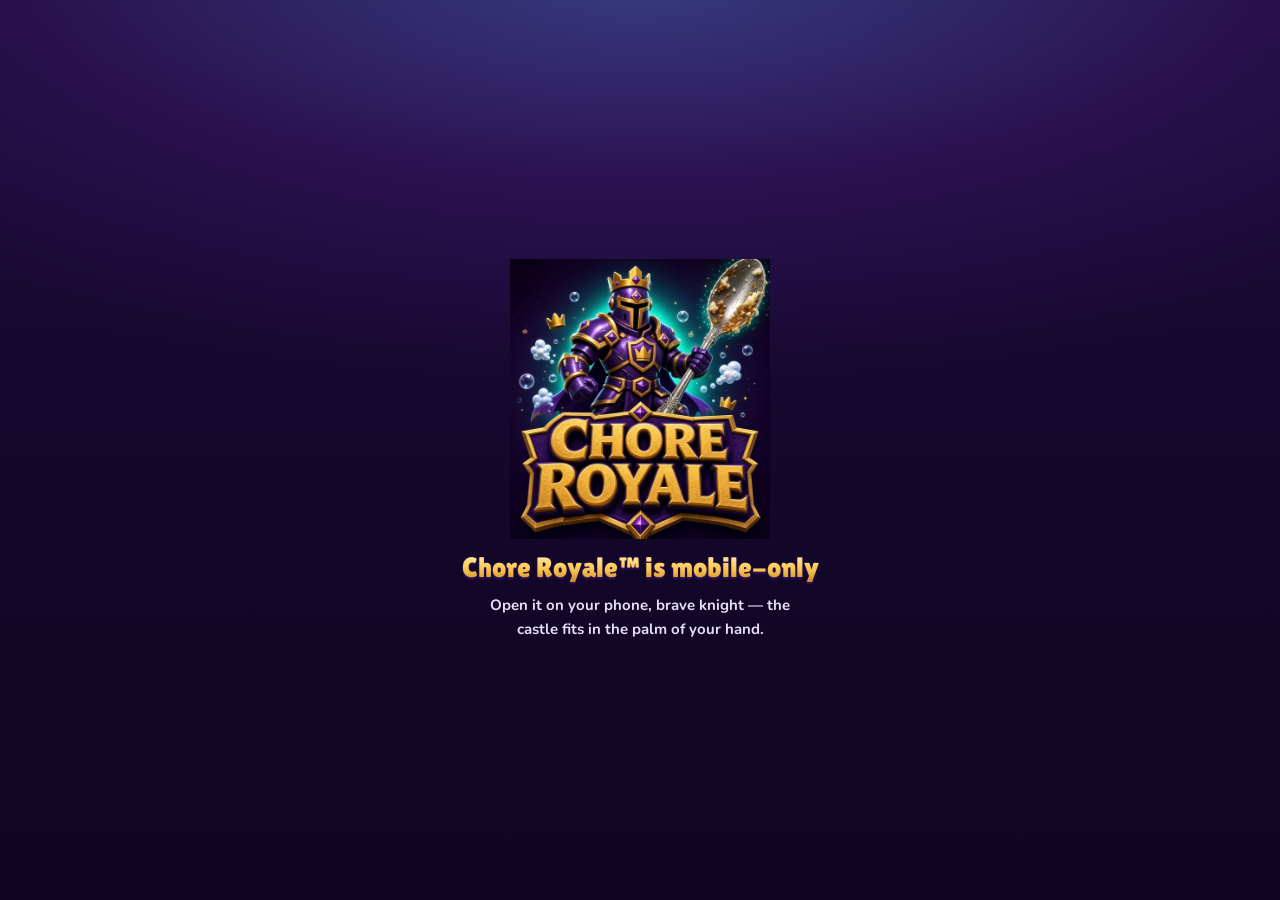
==== index.html @ 64db3611 "feat: restyle every screen around the knight logo Royal violet + beveled gold + teal-glow design tok" ====
<!DOCTYPE html>
<html lang="en">
<head>
<meta charset="UTF-8">
<link rel="manifest" href="manifest.json">
<link rel="icon" type="image/png" sizes="32x32" href="assets/brand/favicon-32.png">
<link rel="icon" type="image/png" sizes="16x16" href="assets/brand/favicon-16.png">
<link rel="apple-touch-icon" href="assets/apple-touch-icon.png">
<meta name="mobile-web-app-capable" content="yes">
<meta name="apple-mobile-web-app-capable" content="yes">
<meta name="apple-mobile-web-app-status-bar-style" content="black-translucent">
<meta name="apple-mobile-web-app-title" content="Chore Royale">
<meta property="og:image" content="https://3shamrocksstudio.github.io/chore-wars/assets/brand/lockup.jpg">
<meta property="og:type" content="website">
<meta name="viewport" content="width=device-width,initial-scale=1,viewport-fit=cover">
<meta name="theme-color" content="#1B0B36">
<title>Chore Royale — Make Chores Epic</title>
<link rel="preconnect" href="https://fonts.googleapis.com">
<link rel="preconnect" href="https://fonts.gstatic.com" crossorigin>
<link href="https://fonts.googleapis.com/css2?family=Lilita+One&family=Fredoka:wght@500;600;700&family=Nunito:wght@600;700;800;900&display=swap" rel="stylesheet">
<style>
/* ═══ CHORE ROYALE — KNIGHT BRAND (tokens from Dave's knight logo) ═══
   Royal violet = the armor + plate · Gold = crown, trims, beveled wordmark
   Teal = the hero glow · Soap bubbles = success. See BRAND.md. */
:root{
  /* Royal violet ramp (armor + shield plate) */
  --royal-950:#0c0419; --royal-900:#14072a; --royal-850:#1b0b36; --royal-800:#231045;
  --royal-750:#2c1456; --royal-700:#3a1a70; --royal-600:#4f2296; --royal-500:#6a2fc0;
  --royal-400:#8d55e0; --royal-300:#b493f2; --royal-200:#d9c9fb;
  --ink:#2a0e4f;                 /* the dark violet outline around the gold wordmark */
  /* Crown gold ramp (beveled wordmark) */
  --gold-50:#fff8e1; --gold-200:#ffe79a; --gold-300:#ffd66b; --gold-400:#f4c04b;
  --gold-500:#e8a93a; --gold-600:#c4841f; --gold-700:#8f5a17; --gold-900:#3b1d02;
  /* Hero glow teal */
  --teal-300:#8ff7e9; --teal-400:#3ee6cf; --teal-500:#17c4b0; --teal-700:#0a7377; --teal-900:#052a2a;
  /* Villain (Balagan's mess) */
  --mess-400:#ff8a9a; --mess-500:#f2557a;

  /* Semantic */
  --bg:var(--royal-900); --bg2:var(--royal-850); --bg3:var(--royal-750); --bg-card:var(--royal-800);
  --bg-glass:rgba(27,11,54,.88);
  --tx0:#ffffff; --tx1:#e6ddfa; --tx2:#c2b4e6; --tx3:#a593d0;
  --border:rgba(180,147,242,.18); --border-bright:rgba(180,147,242,.36); --border-gold:rgba(244,192,75,.5);
  --gold:var(--gold-400); --gold-lt:var(--gold-200); --gold-dk:var(--gold-600);
  --teal:var(--teal-400); --teal-glow:rgba(62,230,207,.35);
  --purple:var(--royal-500); --purple-glow:rgba(141,85,224,.45);
  --red:var(--mess-400);
  --success:var(--teal-400); --warning:var(--gold-300); --danger:#ff8091; --info:var(--royal-300);
  /* Player accents (pills, podium) */
  --jakob:#ffad7a; --dean:var(--teal-400); --dave:var(--royal-300);

  --grad-gold:linear-gradient(180deg,#fff3c0 0%,#ffd66b 24%,#f4c04b 56%,#d9952b 100%);
  --grad-royal:linear-gradient(180deg,#9a64ea 0%,#6a2fc0 52%,#4f2296 100%);
  --grad-teal:linear-gradient(180deg,#a8fbef 0%,#3ee6cf 40%,#14a99a 100%);
  --grad-plate:linear-gradient(180deg,rgba(74,34,140,.62) 0%,rgba(35,16,69,.92) 100%);
  --scene:
    radial-gradient(70% 34% at 50% -4%,rgba(23,196,176,.20) 0%,transparent 70%),
    radial-gradient(110% 60% at 50% 0%,rgba(106,47,192,.42) 0%,transparent 72%),
    linear-gradient(180deg,#1b0b36 0%,#14072a 55%,#0f0522 100%);
  --sh-card:0 10px 26px rgba(6,0,18,.5);
  --bevel-gold:inset 0 2px 0 rgba(255,255,255,.7),inset 0 -4px 0 rgba(143,90,23,.55);

  --display:'Lilita One','Fredoka',system-ui,sans-serif;
  --font:'Nunito','Fredoka',system-ui,sans-serif;
  --mono:'Nunito','Fredoka',system-ui,sans-serif;
  --s1:4px; --s2:8px; --s3:12px; --s4:20px; --s5:28px;
  --r:18px; --r-sm:12px; --safe:env(safe-area-inset-bottom,16px);
}
*{box-sizing:border-box;margin:0;padding:0;-webkit-tap-highlight-color:transparent}
html,body{height:100%;overflow:hidden;background:var(--bg)}
body{position:relative} /* clip off-screen .screen panels here so mobile browsers don't widen the page */
body{font-family:var(--font);color:var(--tx0);overscroll-behavior:none;background:var(--scene);
  font-variant-numeric:tabular-nums;-webkit-font-smoothing:antialiased}
button{font-family:inherit}
:focus-visible{outline:3px solid var(--gold-300);outline-offset:2px}
picture{display:contents}

/* Gold beveled text — the wordmark look */
.gold-text,.topbar-title,.clan-title,.section-title,.sovereign-name,.bd-title,.dw-title,.ob-title,.modal-title,.rankup-rank,.xp-pop-num{
  background:linear-gradient(180deg,#fff6cf 0%,#ffd66b 38%,#f4c04b 62%,#c4841f 100%);
  -webkit-background-clip:text;background-clip:text;-webkit-text-fill-color:transparent;color:var(--gold-300);
  filter:drop-shadow(0 2px 0 var(--ink)) drop-shadow(0 0 1px var(--ink));
}

/* ── SCREEN SYSTEM ───────────────────────────────────────── */
.screen{
  position:absolute;inset:0;display:flex;flex-direction:column;
  background:var(--scene);
  transition:transform .35s cubic-bezier(.4,0,.2,1),opacity .35s;overflow:hidden;
}
.screen.hidden{transform:translateX(100%);opacity:0;pointer-events:none}
.screen.exit{transform:translateX(-100%);opacity:0;pointer-events:none}
/* Soap bubbles + sparkles drifting in the castle air */
.screen::after{
  content:'';position:absolute;inset:0;pointer-events:none;z-index:0;opacity:.55;
  background-image:url("data:image/svg+xml,%3Csvg xmlns='http://www.w3.org/2000/svg' width='360' height='640'%3E%3Cdefs%3E%3CradialGradient id='b' cx='35%25' cy='30%25' r='70%25'%3E%3Cstop offset='0' stop-color='%23fff' stop-opacity='.55'/%3E%3Cstop offset='.18' stop-color='%23fff' stop-opacity='0'/%3E%3Cstop offset='.8' stop-color='%23b8f6ff' stop-opacity='.06'/%3E%3Cstop offset='1' stop-color='%23d9c9fb' stop-opacity='.45'/%3E%3C/radialGradient%3E%3C/defs%3E%3Cg fill='url(%23b)'%3E%3Ccircle cx='38' cy='120' r='9'/%3E%3Ccircle cx='330' cy='70' r='6'/%3E%3Ccircle cx='300' cy='300' r='12'/%3E%3Ccircle cx='24' cy='420' r='7'/%3E%3Ccircle cx='190' cy='560' r='5'/%3E%3Ccircle cx='342' cy='520' r='8'/%3E%3C/g%3E%3Cg fill='%23ffd66b' opacity='.7'%3E%3Cpath d='M120 40l1.5 4 4 1.5-4 1.5-1.5 4-1.5-4-4-1.5 4-1.5z'/%3E%3Cpath d='M250 210l1.2 3 3 1.2-3 1.2-1.2 3-1.2-3-3-1.2 3-1.2z'/%3E%3Cpath d='M80 300l1 2.5 2.5 1-2.5 1-1 2.5-1-2.5-2.5-1 2.5-1z'/%3E%3Cpath d='M300 600l1.2 3 3 1.2-3 1.2-1.2 3-1.2-3-3-1.2 3-1.2z'/%3E%3C/g%3E%3Cg fill='%23fff' opacity='.35'%3E%3Ccircle cx='200' cy='30' r='1'/%3E%3Ccircle cx='60' cy='220' r='1'/%3E%3Ccircle cx='280' cy='450' r='1'/%3E%3Ccircle cx='140' cy='380' r='1.2'/%3E%3C/g%3E%3C/svg%3E");
  background-size:360px 640px;
}
.screen > *{position:relative;z-index:1;}

/* ── SHARED COMPONENTS ───────────────────────────────────── */
.topbar{
  display:flex;align-items:center;justify-content:space-between;gap:10px;
  padding:calc(env(safe-area-inset-top,0px) + 12px) 16px 10px;position:relative;z-index:10;
}
.topbar-title{font-family:var(--display);font-size:24px;letter-spacing:.02em;text-align:center;line-height:1.1;min-width:0}
.back-btn{
  width:40px;height:40px;border-radius:50%;flex-shrink:0;
  background:radial-gradient(circle at 50% 35%,var(--royal-600),var(--royal-800));
  border:2px solid var(--border-gold);box-shadow:0 3px 0 var(--ink),inset 0 1px 0 rgba(255,255,255,.18);
  cursor:pointer;display:flex;align-items:center;justify-content:center;color:var(--gold-200);font-size:18px;font-weight:900;
}
.back-btn:active{transform:translateY(2px);box-shadow:0 1px 0 var(--ink)}
.body{flex:1;overflow-y:auto;overflow-x:hidden;padding:0 16px 20px;scrollbar-width:thin;scrollbar-color:rgba(141,85,224,.45) transparent}

/* Buttons — chunky, beveled like the wordmark */
.btn{
  width:100%;min-height:56px;padding:0 16px;border-radius:16px;border:2px solid var(--ink);cursor:pointer;
  font-family:var(--display);font-size:20px;letter-spacing:.02em;color:#fff;line-height:1.1;
  display:flex;align-items:center;justify-content:center;gap:8px;text-align:center;
  transition:transform .12s,box-shadow .12s,filter .12s;-webkit-user-select:none;user-select:none;position:relative;
}
.btn:active{transform:translateY(3px)}
.btn-orange,.btn-gold{
  background:var(--grad-gold);color:var(--gold-900) !important;text-shadow:0 1px 0 rgba(255,248,225,.65);
  box-shadow:var(--bevel-gold),0 5px 0 var(--ink),0 10px 22px rgba(244,192,75,.22);
}
.btn-orange:active,.btn-gold:active{box-shadow:var(--bevel-gold),0 2px 0 var(--ink),0 4px 10px rgba(244,192,75,.18)}
.btn-purple{
  background:var(--grad-royal);text-shadow:0 2px 0 rgba(30,8,60,.55);
  box-shadow:inset 0 2px 0 rgba(255,255,255,.3),inset 0 -4px 0 rgba(30,8,60,.4),inset 0 0 0 1px rgba(255,214,107,.35),0 5px 0 var(--ink),0 10px 22px rgba(106,47,192,.3);
}
.btn-purple:active{box-shadow:inset 0 2px 0 rgba(255,255,255,.3),inset 0 -4px 0 rgba(30,8,60,.4),0 2px 0 var(--ink)}
.btn-purple:disabled{filter:saturate(.4);cursor:not-allowed}
.btn-teal{
  background:var(--grad-teal);color:var(--teal-900);text-shadow:0 1px 0 rgba(255,255,255,.45);
  box-shadow:inset 0 2px 0 rgba(255,255,255,.6),inset 0 -4px 0 rgba(10,115,119,.45),0 5px 0 var(--ink);
}
.btn-ghost{
  background:linear-gradient(180deg,rgba(79,34,150,.5),rgba(44,20,86,.75));color:var(--tx1);
  border:2px solid var(--border-bright);box-shadow:inset 0 1px 0 rgba(255,255,255,.1),0 4px 0 rgba(8,2,22,.7);
}
.btn-ghost:active{box-shadow:0 1px 0 rgba(8,2,22,.7)}
.btn-ghost:disabled{opacity:.5;cursor:not-allowed}
.pill{display:inline-flex;align-items:center;gap:5px;padding:5px 12px;border-radius:20px;font-family:var(--display);font-size:13px}

/* ── BOTTOM NAV ──────────────────────────────────────────── */
.bottom-nav{
  display:flex;align-items:stretch;justify-content:space-around;
  padding:8px 6px calc(8px + var(--safe));
  background:linear-gradient(180deg,rgba(35,16,69,.96),rgba(20,7,42,.98));
  border-top:2px solid rgba(244,192,75,.35);
  box-shadow:0 -8px 24px rgba(6,0,18,.55);position:relative;z-index:10;
}
.nav-item{
  flex:1;display:flex;flex-direction:column;align-items:center;gap:3px;cursor:pointer;padding:6px 2px 4px;border-radius:14px;
  font-size:11px;font-weight:800;letter-spacing:.02em;color:var(--tx3);border:none;background:none;font-family:var(--font);
  transition:color .15s,background .15s;position:relative;
}
.nav-item .ico{font-size:22px;line-height:1;position:relative;display:flex}
.nav-item .ico svg{width:26px;height:26px;display:block}
.nav-item.on{color:var(--gold-300);background:radial-gradient(60% 70% at 50% 30%,rgba(244,192,75,.16),transparent 75%)}
.nav-item.on .ico svg{filter:drop-shadow(0 0 6px rgba(244,192,75,.55))}
.nav-item.on::after{content:'';position:absolute;top:-10px;left:50%;width:9px;height:9px;transform:translateX(-50%) rotate(45deg);
  background:var(--royal-400);border:2px solid var(--gold-300);border-radius:2px}
.nav-badge{position:absolute;top:-5px;right:-12px;min-width:18px;height:18px;padding:0 5px;border-radius:9px;
  background:var(--grad-gold);color:var(--gold-900);border:2px solid var(--ink);font-family:var(--font);font-size:10px;font-weight:900;line-height:14px;text-align:center}

/* ═══ HOME — the castle ═══════════════════════════════════ */
.home-header{padding:calc(env(safe-area-inset-top,0px) + 10px) 16px 10px;position:relative}
.home-top{display:flex;align-items:center;justify-content:space-between;gap:10px;margin-bottom:10px}
.brand-row{display:flex;align-items:center;gap:10px;min-width:0}
.home-wordmark{width:92px;height:auto;flex-shrink:0;filter:drop-shadow(0 4px 8px rgba(6,0,18,.6))}
.brand-row > div{min-width:0}
.clan-title{font-family:var(--display);font-size:19px;letter-spacing:.01em;line-height:1.15;white-space:nowrap;overflow:hidden;text-overflow:ellipsis;max-width:100%;display:block}
.clan-sub{font-size:12px;font-weight:700;color:var(--teal-300);margin-top:2px;white-space:nowrap}
.streak-badge{
  display:flex;align-items:center;gap:6px;flex-shrink:0;
  background:linear-gradient(180deg,rgba(74,34,140,.7),rgba(35,16,69,.9));
  border:2px solid var(--border-gold);border-radius:16px;padding:6px 11px;box-shadow:0 3px 0 var(--ink);
}
.streak-fire{font-size:18px}
.streak-num{font-family:var(--display);font-size:20px;line-height:1;color:var(--gold-300)}
.streak-lbl{font-size:10px;font-weight:800;color:var(--tx2);white-space:nowrap}

/* Section headers: gem + gold title */
.section-hd{display:flex;align-items:center;justify-content:space-between;margin:4px 0 10px;gap:10px}
.section-title{font-family:var(--display);font-size:19px;letter-spacing:.02em;position:relative;padding-left:20px;display:flex;align-items:center;gap:6px}
.section-title::before{
  content:'';position:absolute;left:2px;top:50%;width:10px;height:10px;transform:translateY(-50%) rotate(45deg);
  background:var(--royal-400);border:2px solid var(--gold-300);border-radius:2px;-webkit-text-fill-color:initial;
}
.section-title svg{width:20px;height:20px;flex-shrink:0}
.section-link{font-size:13px;font-weight:800;color:var(--teal-300);cursor:pointer;padding:6px 0}

/* SPIN ZONE — the quest hero banner with the knight */
.spin-zone{
  position:relative;overflow:hidden;border-radius:22px;padding:16px 16px 16px;margin-bottom:18px;
  background:
    radial-gradient(55% 80% at 82% 30%,rgba(62,230,207,.32) 0%,transparent 70%),
    linear-gradient(160deg,var(--royal-600) 0%,var(--royal-800) 70%);
  border:2px solid var(--border-gold);box-shadow:inset 0 0 0 2px var(--ink),var(--sh-card);
}
.spin-knight{position:absolute;right:-34px;top:-8px;height:132px;width:auto;pointer-events:none;
  filter:drop-shadow(0 6px 10px rgba(6,0,18,.6))}
.spin-copy{position:relative;z-index:1;padding-right:120px;min-height:84px;display:flex;flex-direction:column;justify-content:center;margin-bottom:12px}
.spin-hint{font-family:var(--display);font-size:18px;line-height:1.15;color:#fff;text-shadow:0 2px 0 var(--ink);margin-bottom:4px}
.spin-sub{font-size:12.5px;font-weight:700;color:var(--tx1);line-height:1.35}
.spin-cta{
  position:relative;z-index:1;width:100%;min-height:62px;border-radius:18px;border:2px solid var(--ink);cursor:pointer;
  background:var(--grad-gold);font-family:var(--display);font-size:24px;letter-spacing:.02em;color:var(--gold-900);
  text-shadow:0 1px 0 rgba(255,248,225,.65);display:flex;align-items:center;justify-content:center;gap:10px;padding:0 12px;
  box-shadow:var(--bevel-gold),0 6px 0 var(--ink),0 12px 26px rgba(244,192,75,.3);
  animation:spinPulse 3s ease-in-out infinite;transition:transform .12s;
}
.spin-cta:active{transform:translateY(4px);box-shadow:var(--bevel-gold),0 2px 0 var(--ink)}
@keyframes spinPulse{
  0%,100%{box-shadow:var(--bevel-gold),0 6px 0 var(--ink),0 12px 26px rgba(244,192,75,.25)}
  50%{box-shadow:var(--bevel-gold),0 6px 0 var(--ink),0 12px 34px rgba(244,192,75,.5),0 0 40px rgba(62,230,207,.2)}
}

/* QUEST ROWS — small shield plates */
.quest{
  display:flex;align-items:center;gap:12px;background:var(--grad-plate);
  border-radius:16px;padding:12px;margin-bottom:10px;border:1.5px solid var(--border);
  box-shadow:inset 0 1px 0 rgba(255,255,255,.07),0 6px 16px rgba(6,0,18,.35);transition:border-color .15s,transform .12s;
}
.quest:active{border-color:var(--border-gold)}
.quest-ico{
  width:44px;height:44px;border-radius:50%;flex-shrink:0;display:flex;align-items:center;justify-content:center;font-size:22px;
  background:radial-gradient(circle at 50% 35%,var(--royal-600),var(--royal-850));
  border:2px solid rgba(244,192,75,.6);box-shadow:0 2px 0 var(--ink);
}
.quest-body{flex:1;min-width:0}
.quest-name{font-size:15px;font-weight:800;color:var(--tx0);line-height:1.25}
.quest-meta{font-size:12px;font-weight:700;color:var(--tx2);margin-top:2px;line-height:1.35}
.quest-check{
  width:32px;height:32px;border-radius:10px;border:2px solid var(--border-bright);flex-shrink:0;cursor:pointer;
  display:flex;align-items:center;justify-content:center;font-weight:900;color:var(--gold-900);background:rgba(12,4,25,.35);
}
.quest-check.done{background:var(--grad-gold);border-color:var(--ink);box-shadow:var(--bevel-gold),0 0 12px rgba(244,192,75,.45)}

/* WEEKLY VILLAIN CARD — Balagan's minion vs the family */
.raid-card{
  position:relative;overflow:hidden;border-radius:20px;padding:16px;margin-bottom:20px;
  background:
    radial-gradient(70% 90% at 100% 0%,rgba(242,85,122,.22) 0%,transparent 65%),
    linear-gradient(160deg,var(--royal-700) 0%,var(--royal-850) 75%);
  border:2px solid rgba(255,138,154,.45);box-shadow:inset 0 0 0 2px var(--ink),var(--sh-card);
}
.raid-label{font-size:13px;font-weight:900;color:var(--mess-400);margin-bottom:4px;line-height:1.3}
.raid-name{font-family:var(--display);font-size:22px;color:#fff;margin-bottom:12px;text-shadow:0 2px 0 var(--ink)}
.boss-bar{
  height:16px;border-radius:10px;margin-bottom:8px;overflow:hidden;position:relative;
  background:rgba(12,4,25,.7);border:2px solid var(--ink);box-shadow:inset 0 2px 4px rgba(0,0,0,.5);
}
.boss-fill{
  height:100%;border-radius:8px;background:linear-gradient(90deg,var(--teal-400),var(--gold-300));
  box-shadow:inset 0 2px 0 rgba(255,255,255,.45),0 0 12px rgba(62,230,207,.5);transition:width .6s cubic-bezier(.4,0,.2,1);
}
.raid-meta{display:flex;justify-content:space-between;align-items:center;gap:8px;flex-wrap:wrap}
.raid-pct{font-family:var(--display);font-size:15px;color:var(--gold-300)}
.raid-warriors{font-size:12px;font-weight:700;color:var(--tx2)}

/* ═══ ROYAL WHEEL ════════════════════════════════════════ */
.wheel-wrap{flex:1;display:flex;flex-direction:column;align-items:center;justify-content:center;padding:12px 20px 24px;position:relative}
.wheel-wrap::before{content:'';position:absolute;width:min(360px,96vw);height:min(360px,96vw);top:50%;left:50%;transform:translate(-50%,-56%);
  border-radius:50%;background:radial-gradient(circle,rgba(62,230,207,.28) 0%,rgba(106,47,192,.2) 45%,transparent 70%);pointer-events:none}
.wheel-hint{font-family:var(--display);font-size:18px;color:var(--tx1);margin-bottom:14px;text-align:center;text-shadow:0 2px 0 var(--ink)}
#wheel-svg{width:min(300px,80vw);height:min(300px,80vw);transition:transform 0s;
  filter:drop-shadow(0 0 26px rgba(62,230,207,.35)) drop-shadow(0 12px 22px rgba(6,0,18,.7))}
#wheel-svg.spinning{transition:transform 3.5s cubic-bezier(0.23,1,0.32,1)}
.wheel-pointer{
  width:34px;height:40px;margin-bottom:-18px;position:relative;z-index:2;
  background:var(--grad-gold);clip-path:polygon(0 0,100% 0,50% 100%);
  filter:drop-shadow(0 3px 0 var(--ink)) drop-shadow(0 0 8px rgba(244,192,75,.6));
}
.spin-btn{
  margin-top:26px;width:min(260px,80vw);min-height:64px;border-radius:18px;border:2px solid var(--ink);cursor:pointer;
  background:var(--grad-gold);font-family:var(--display);font-size:24px;color:var(--gold-900);
  text-shadow:0 1px 0 rgba(255,248,225,.65);box-shadow:var(--bevel-gold),0 6px 0 var(--ink),0 12px 26px rgba(244,192,75,.3);
  transition:transform .12s,box-shadow .12s;
}
.spin-btn:active{transform:translateY(4px);box-shadow:var(--bevel-gold),0 2px 0 var(--ink)}
.spin-btn:disabled{filter:grayscale(.55) brightness(.8);cursor:not-allowed;animation:none}

/* ═══ QUEST CARD (the chore) ═════════════════════════════ */
.chore-hero{padding:0 4px 18px;text-align:center}
.chore-emoji{
  width:118px;height:118px;margin:4px auto 14px;border-radius:50%;display:flex;align-items:center;justify-content:center;
  font-size:60px;line-height:1;position:relative;
  background:radial-gradient(circle at 50% 35%,var(--royal-500),var(--royal-800) 75%);
  border:4px solid var(--gold-400);box-shadow:0 0 0 4px var(--ink),0 0 36px rgba(62,230,207,.4),inset 0 -8px 16px rgba(6,0,18,.45);
  animation:bounceIn .5s cubic-bezier(.36,2,.57,.9);
}
@keyframes bounceIn{0%{transform:scale(0)}80%{transform:scale(1.08)}100%{transform:scale(1)}}
.chore-warrior{
  display:inline-block;font-size:12px;font-weight:900;letter-spacing:.08em;color:var(--gold-900);margin-bottom:10px;
  background:var(--grad-gold);border:2px solid var(--ink);border-radius:999px;padding:4px 14px;box-shadow:0 2px 0 var(--ink);
}
.chore-title{font-family:var(--display);font-size:30px;color:#fff;line-height:1.1;margin-bottom:10px;text-shadow:0 3px 0 var(--ink)}
.chore-xp{
  display:inline-flex;align-items:center;gap:6px;border-radius:999px;padding:6px 16px;
  background:rgba(12,4,25,.5);border:2px solid var(--border-gold);font-family:var(--display);font-size:17px;color:var(--gold-300);
}
.chore-body{padding:0}
.chore-desc{
  background:var(--grad-plate);border:1.5px solid var(--border);border-radius:16px;padding:14px 16px;
  font-size:15px;font-weight:700;color:var(--tx1);line-height:1.55;margin-bottom:14px;box-shadow:inset 0 1px 0 rgba(255,255,255,.07);
}
.chore-tips{margin-bottom:16px;background:rgba(12,4,25,.3);border-radius:16px;padding:4px 14px;border:1.5px solid var(--border)}
.tip{display:flex;align-items:flex-start;gap:10px;padding:10px 0;border-bottom:1px solid var(--border);font-size:13.5px;font-weight:700;color:var(--tx1);line-height:1.45}
.tip:last-child{border-bottom:none}
.tip-ico{font-size:16px;flex-shrink:0;margin-top:1px}
.chore-actions{padding:6px 16px calc(14px + var(--safe));display:flex;flex-direction:column;gap:12px}

/* ═══ QUEST TIME / PHOTO PROOF ═══════════════════════════ */
.proof-zone{flex:1;display:flex;flex-direction:column;align-items:center;justify-content:center;padding:12px 20px 24px;overflow-y:auto}
.proof-mascot{width:min(250px,64vw);height:auto;margin:0 0 6px;filter:drop-shadow(0 8px 14px rgba(6,0,18,.6))}
.proof-cheer{font-family:var(--display);font-size:18px;color:var(--tx1);text-shadow:0 2px 0 var(--ink);margin-bottom:14px;text-align:center}
.proof-preview{
  width:100%;max-width:320px;aspect-ratio:4/3;border-radius:20px;overflow:hidden;
  border:3px dashed rgba(244,192,75,.55);display:flex;flex-direction:column;align-items:center;justify-content:center;
  background:var(--grad-plate);margin-bottom:16px;cursor:pointer;transition:border-color .2s;
}
.proof-preview.has-photo{border-style:solid;border-color:var(--gold-400)}
.proof-preview:active{transform:scale(.98)}
.proof-ico{font-size:46px;margin-bottom:8px}
.proof-lbl{font-family:var(--display);font-size:18px;color:var(--tx0)}
.proof-sublbl{font-size:13px;font-weight:700;color:var(--tx2);margin-top:4px}
#proof-img{width:100%;height:100%;object-fit:cover;display:none}
.proof-note{font-size:13px;font-weight:700;color:var(--tx2);text-align:center;max-width:300px;line-height:1.55;margin-bottom:18px}
.proof-actions{width:100%;max-width:340px;display:flex;flex-direction:column;gap:10px}

/* ═══ VICTORY / REWARD ═══════════════════════════════════ */
.reward-fireworks{position:absolute;inset:0;pointer-events:none;overflow:hidden}
.spark{position:absolute;width:8px;height:8px;border-radius:50%;animation:sparkFly var(--dur,1.5s) ease-out var(--del,0s) both}
@keyframes sparkFly{0%{transform:translate(0,0) scale(1);opacity:1}100%{transform:translate(var(--dx),var(--dy)) scale(0);opacity:0}}
/* soap bubbles (success) */
.bubble{
  position:absolute;border-radius:50%;pointer-events:none;
  background:radial-gradient(circle at 32% 28%,rgba(255,255,255,.9) 0 9%,rgba(255,255,255,0) 16%),
             radial-gradient(circle,rgba(185,246,255,.14) 50%,rgba(230,220,255,.75) 72%,rgba(143,247,233,.7) 86%,rgba(255,255,255,0) 100%);
  box-shadow:inset 0 0 6px rgba(255,255,255,.25);
  animation:bubbleUp var(--dur,2.6s) cubic-bezier(.3,.6,.4,1) var(--del,0s) both;
}
@keyframes bubbleUp{
  0%{transform:translate(0,0) scale(.2);opacity:0}
  15%{opacity:1}
  80%{opacity:.95}
  100%{transform:translate(var(--dx,0),var(--dy,-260px)) scale(1);opacity:0}
}
.reward-body{flex:1;display:flex;flex-direction:column;align-items:center;justify-content:center;padding:16px 20px 20px;text-align:center;position:relative;z-index:1;overflow-y:auto}
.reward-hero{position:relative;margin-bottom:6px}
.reward-knight{width:min(240px,62vw);height:auto;display:block;filter:drop-shadow(0 0 28px rgba(62,230,207,.4)) drop-shadow(0 10px 14px rgba(6,0,18,.6));
  animation:trophyBounce .6s .1s cubic-bezier(.36,2,.57,.9) both}
.reward-trophy{
  position:absolute;left:-6px;bottom:4px;width:58px;height:58px;border-radius:50%;font-size:30px;display:flex;align-items:center;justify-content:center;
  background:radial-gradient(circle at 50% 35%,var(--royal-500),var(--royal-800));border:3px solid var(--gold-400);box-shadow:0 0 0 3px var(--ink);
  animation:trophyBounce .6s .35s cubic-bezier(.36,2,.57,.9) both;
}
@keyframes trophyBounce{0%{transform:scale(0) rotate(-10deg)}100%{transform:scale(1) rotate(0)}}
.reward-title{font-size:14px;font-weight:900;text-transform:uppercase;letter-spacing:.12em;color:var(--teal-300);margin-bottom:4px}
.reward-chore{font-family:var(--display);font-size:26px;color:#fff;margin-bottom:14px;line-height:1.15;text-shadow:0 3px 0 var(--ink)}
.xp-pop{
  display:inline-flex;align-items:center;gap:10px;border-radius:22px;padding:8px 22px;margin-bottom:18px;
  background:linear-gradient(180deg,rgba(74,34,140,.85),rgba(35,16,69,.95));border:3px solid var(--gold-400);
  box-shadow:0 0 0 3px var(--ink),0 0 30px rgba(244,192,75,.25);animation:popIn .5s .4s cubic-bezier(.36,2,.57,.9) both;
}
@keyframes popIn{0%{transform:scale(0)}100%{transform:scale(1)}}
.xp-pop-num{font-family:var(--display);font-size:40px;line-height:1}
.xp-pop-lbl{font-family:var(--display);font-size:15px;color:var(--tx1);line-height:1.1;text-align:left;max-width:9ch}
.reward-stats{display:grid;grid-template-columns:repeat(4,1fr);gap:8px;width:100%;max-width:360px;margin-bottom:20px}
.rstat{background:var(--grad-plate);border:1.5px solid var(--border);border-radius:14px;padding:10px 4px;text-align:center}
.rstat-n{font-family:var(--display);font-size:20px;color:var(--tx0);line-height:1.1}
.rstat-l{font-size:10px;font-weight:800;color:var(--tx2);text-transform:uppercase;letter-spacing:.04em;margin-top:3px;line-height:1.2}
.reward-actions{width:100%;max-width:340px;display:flex;flex-direction:column;gap:12px}

/* ── RANK-UP TOAST ── */
.rankup-toast{
  position:fixed;bottom:118px;left:50%;transform:translateX(-50%) translateY(20px);z-index:900;pointer-events:none;opacity:0;
  transition:opacity .3s,transform .3s;width:max-content;max-width:calc(100% - 32px);
  background:linear-gradient(180deg,var(--royal-600),var(--royal-800));border:3px solid var(--gold-400);
  border-radius:20px;padding:12px 22px;text-align:center;box-shadow:0 0 0 3px var(--ink),0 14px 36px rgba(6,0,18,.6);
}
.rankup-toast.show{opacity:1;transform:translateX(-50%) translateY(0)}
.rankup-label{font-size:12px;font-weight:900;letter-spacing:.16em;color:var(--teal-300);text-transform:uppercase}
.rankup-rank{font-family:var(--display);font-size:24px;margin-top:2px;line-height:1.15}

/* ── WEEKLY CROWN (sovereign) ── */
.sovereign-overlay,.boss-defeated-overlay{
  position:fixed;inset:0;display:flex;flex-direction:column;align-items:center;justify-content:center;
  padding:24px 20px;text-align:center;opacity:0;pointer-events:none;overflow:hidden;
  background:radial-gradient(70% 45% at 50% 38%,rgba(62,230,207,.28) 0%,transparent 70%),radial-gradient(120% 80% at 50% 30%,#4f2296 0%,#1b0b36 55%,#0c0419 100%);
}
.sovereign-overlay{z-index:950;transition:opacity .4s}
.sovereign-overlay.show,.boss-defeated-overlay.show{opacity:1;pointer-events:auto}
.sovereign-crown-rain,.boss-kaboom{position:absolute;inset:0;pointer-events:none;overflow:hidden}
.crown-particle{position:absolute;top:-40px;font-size:24px;animation:crownFall var(--fall-dur,3s) linear var(--fall-del,0s) both}
@keyframes crownFall{0%{transform:translateY(0) rotate(0deg);opacity:1}100%{transform:translateY(110vh) rotate(360deg);opacity:0}}
.sovereign-badge,.bd-roar{
  font-size:13px;font-weight:900;letter-spacing:.16em;text-transform:uppercase;color:var(--gold-900);margin-bottom:10px;
  background:var(--grad-gold);border:2px solid var(--ink);border-radius:999px;padding:5px 14px;box-shadow:0 3px 0 var(--ink);
  animation:fadeSlideUp .6s .1s ease both;position:relative;z-index:2;
}
.sovereign-crown{font-size:60px;line-height:1;margin-bottom:-26px;position:relative;z-index:2;
  animation:crownDrop .9s .5s cubic-bezier(.36,2.1,.57,.9) both;filter:drop-shadow(0 0 22px rgba(244,192,75,.8))}
@keyframes crownDrop{0%{transform:translateY(-120px) scale(.4);opacity:0}100%{transform:translateY(0) scale(1);opacity:1}}
.overlay-knight{width:min(250px,64vw);height:auto;position:relative;z-index:1;margin-bottom:6px;
  filter:drop-shadow(0 0 30px rgba(62,230,207,.45)) drop-shadow(0 12px 16px rgba(6,0,18,.7));animation:fadeSlideUp .6s .2s ease both}
.sovereign-name{font-family:var(--display);font-size:46px;line-height:1.05;margin-bottom:4px;animation:fadeSlideUp .6s .4s ease both;max-width:100%;overflow-wrap:anywhere}
.sovereign-title{font-size:16px;font-weight:800;color:var(--tx1);margin-bottom:18px;animation:fadeSlideUp .6s .5s ease both}
.sovereign-stats{display:grid;grid-template-columns:repeat(3,1fr);gap:10px;width:100%;max-width:330px;margin-bottom:22px;animation:fadeSlideUp .6s .6s ease both}
.sov-stat{background:var(--grad-plate);border:2px solid var(--border-gold);border-radius:14px;padding:10px 6px}
.sov-stat-n{font-family:var(--display);font-size:26px;color:var(--gold-300);line-height:1.1}
.sov-stat-l{font-size:10px;font-weight:800;text-transform:uppercase;letter-spacing:.06em;color:var(--tx2);margin-top:3px}
.sovereign-actions,.bd-actions{display:flex;flex-direction:column;gap:12px;width:100%;max-width:300px;animation:fadeSlideUp .6s .7s ease both;position:relative;z-index:2}
@keyframes fadeSlideUp{0%{opacity:0;transform:translateY(20px)}100%{opacity:1;transform:translateY(0)}}

/* ── VILLAIN BEATEN ── */
.boss-defeated-overlay{z-index:960;transition:opacity .5s}
.kaboom-particle{position:absolute;border-radius:50%;animation:kaboomFly var(--k-dur,1.5s) ease-out var(--k-del,0s) both}
.kaboom-particle.bubble{animation:kaboomFly var(--k-dur,1.5s) ease-out var(--k-del,0s) both}
@keyframes kaboomFly{0%{transform:translate(0,0) scale(.3);opacity:1}100%{transform:translate(var(--k-x),var(--k-y)) scale(1.1);opacity:0}}
.bd-icon{position:absolute;left:-4px;bottom:14px;z-index:3;width:56px;height:56px;border-radius:50%;font-size:28px;display:flex;align-items:center;justify-content:center;
  background:radial-gradient(circle at 50% 35%,var(--royal-500),var(--royal-800));border:3px solid var(--gold-400);box-shadow:0 0 0 3px var(--ink);animation:trophyBounce .6s .6s cubic-bezier(.36,2,.57,.9) both}
.bd-title{font-family:var(--display);font-size:46px;line-height:1;margin-bottom:8px;animation:fadeSlideUp .6s .4s ease both}
.bd-subtitle{font-size:16px;font-weight:700;color:var(--tx1);margin-bottom:18px;max-width:320px;line-height:1.45;animation:fadeSlideUp .6s .5s ease both}
.bd-reward{background:var(--grad-plate);border:3px solid var(--gold-400);box-shadow:0 0 0 3px var(--ink);border-radius:18px;padding:14px 26px;margin-bottom:22px;animation:fadeSlideUp .6s .6s ease both}
.bd-reward-label{font-size:12px;font-weight:900;color:var(--teal-300);letter-spacing:.14em;text-transform:uppercase;margin-bottom:4px}
.bd-reward-name{font-family:var(--display);font-size:28px;color:#fff;text-shadow:0 2px 0 var(--ink)}

/* Crown-the-champion button */
.crown-btn{
  width:100%;min-height:58px;padding:0 16px;border-radius:18px;border:2px solid var(--ink);cursor:pointer;margin-top:16px;
  background:var(--grad-gold);font-family:var(--display);font-size:21px;color:var(--gold-900);text-shadow:0 1px 0 rgba(255,248,225,.65);
  display:flex;align-items:center;justify-content:center;gap:10px;
  box-shadow:var(--bevel-gold),0 5px 0 var(--ink),0 10px 24px rgba(244,192,75,.25);transition:transform .12s;
}
.crown-btn:active{transform:translateY(3px);box-shadow:var(--bevel-gold),0 2px 0 var(--ink)}

/* ═══ RANKS / LEADERBOARD ═══════════════════════════════ */
.lb-podium{display:flex;align-items:flex-end;justify-content:center;gap:10px;padding:26px 16px 0}
.podium-spot{display:flex;flex-direction:column;align-items:center;gap:4px;min-width:0;flex:1;max-width:108px}
.podium-av{
  width:54px;height:54px;border-radius:50%;font-size:28px;display:flex;align-items:center;justify-content:center;position:relative;
  background:radial-gradient(circle at 50% 35%,var(--royal-500),var(--royal-800));border:3px solid var(--royal-300);box-shadow:0 0 0 3px var(--ink);
}
.podium-1 .podium-av{width:66px;height:66px;font-size:34px;border-color:var(--gold-400);box-shadow:0 0 0 3px var(--ink),0 0 24px rgba(244,192,75,.5)}
.podium-1 .podium-av::before{content:'👑';position:absolute;top:-26px;font-size:26px;filter:drop-shadow(0 2px 0 var(--ink))}
.podium-name{font-family:var(--display);font-size:15px;color:var(--tx0);max-width:100%;overflow:hidden;text-overflow:ellipsis;white-space:nowrap;margin-top:4px}
.podium-xp{font-size:13px;font-weight:900;color:var(--tx2)}
.podium-block{
  width:100%;display:flex;align-items:center;justify-content:center;border-radius:14px 14px 0 0;
  font-family:var(--display);font-size:28px;color:#fff;text-shadow:0 2px 0 var(--ink);
  background:linear-gradient(180deg,var(--royal-500),var(--royal-750));border:2px solid var(--ink);border-bottom:none;
  box-shadow:inset 0 3px 0 rgba(255,255,255,.2);
}
.podium-1 .podium-block{height:96px;background:linear-gradient(180deg,#ffe79a,#f4c04b 40%,#c4841f);color:var(--gold-900);text-shadow:0 1px 0 rgba(255,248,225,.6)}
.podium-2 .podium-block{height:72px;background:linear-gradient(180deg,#d9c9fb,#8d55e0 60%,#4f2296)}
.podium-3 .podium-block{height:54px;background:linear-gradient(180deg,#8ff7e9,#3ee6cf 55%,#17c4b0);color:var(--teal-900);text-shadow:0 1px 0 rgba(255,255,255,.5)}
.podium-1 .podium-xp{color:var(--gold-300)}
.lb-divider{height:3px;background:linear-gradient(90deg,transparent,var(--gold-400),transparent);opacity:.7}
.lb-list{padding:16px 16px 4px}
.lb-row{
  display:flex;align-items:center;gap:12px;padding:10px 12px;margin-bottom:10px;border-radius:16px;
  background:var(--grad-plate);border:1.5px solid var(--border);box-shadow:inset 0 1px 0 rgba(255,255,255,.07);
}
.lb-row:first-child{border-color:var(--border-gold);box-shadow:inset 0 0 0 1px rgba(244,192,75,.25),0 0 18px rgba(244,192,75,.12)}
.lb-rank{width:26px;font-family:var(--display);font-size:18px;color:var(--tx2);text-align:center;flex-shrink:0}
.lb-av{width:40px;height:40px;border-radius:50%;flex-shrink:0;display:flex;align-items:center;justify-content:center;font-size:22px;
  background:radial-gradient(circle at 50% 35%,var(--royal-600),var(--royal-850));border:2px solid rgba(180,147,242,.5)}
.lb-info{flex:1;min-width:0}
.lb-name{font-family:var(--display);font-size:18px;color:var(--tx0);white-space:nowrap;overflow:hidden;text-overflow:ellipsis}
.lb-streak{font-size:12px;font-weight:700;color:var(--tx2);margin-top:1px}
.lb-xp{font-family:var(--display);font-size:22px;color:var(--tx1)}
.lb-row:nth-child(1) .lb-xp{color:var(--gold-300)}
.prize-card{background:var(--grad-plate);border:2px solid var(--border-gold);border-radius:18px;padding:14px 16px;text-align:center;box-shadow:inset 0 0 0 2px var(--ink)}
.prize-title{font-family:var(--display);font-size:18px;color:var(--gold-300);margin-bottom:4px}
.prize-desc{font-size:13.5px;font-weight:700;color:var(--tx1);line-height:1.45}
.prize-bar{margin-top:10px;height:14px;background:rgba(12,4,25,.7);border:2px solid var(--ink);border-radius:8px;overflow:hidden}
#lb-boss-fill{width:0%;height:100%;background:linear-gradient(90deg,var(--teal-400),var(--gold-300));border-radius:6px;transition:width .8s;box-shadow:inset 0 2px 0 rgba(255,255,255,.4)}
#lb-boss-text{font-size:13px;font-weight:700;color:var(--tx2);margin-top:6px;line-height:1.4}

/* Flash between screens */
.transition-overlay{position:fixed;inset:0;background:var(--royal-500);z-index:1000;opacity:0;pointer-events:none;transition:opacity .2s}
.transition-overlay.flash{opacity:1}

/* ═══ PARENT GATE (PIN) ════════════════════════════════ */
.pin-zone{flex:1;display:flex;flex-direction:column;align-items:center;justify-content:center;padding:var(--s3) var(--s4) var(--s4)}
.pin-crest{width:84px;height:84px;border-radius:50%;object-fit:cover;object-position:50% 12%;margin-bottom:10px;
  border:3px solid var(--gold-400);box-shadow:0 0 0 3px var(--ink),0 0 26px rgba(62,230,207,.35);background:var(--royal-700)}
.pin-title{font-family:var(--display);font-size:26px;color:#fff;margin-bottom:var(--s1);text-align:center;text-shadow:0 2px 0 var(--ink)}
.pin-sub{font-size:14px;font-weight:700;color:var(--tx2);margin-bottom:var(--s4);text-align:center;max-width:30ch;line-height:1.45}
.pin-dots{display:flex;gap:14px;margin-bottom:var(--s4)}
.pin-dot{width:18px;height:18px;transform:rotate(45deg);border-radius:4px;border:2px solid var(--royal-300);background:rgba(12,4,25,.5);transition:background .15s,border-color .15s}
.pin-dot.filled{background:var(--grad-gold);border-color:var(--ink);box-shadow:0 0 10px rgba(244,192,75,.6)}
.pin-pad{display:grid;grid-template-columns:repeat(3,1fr);gap:12px;width:min(280px,82vw)}
.pin-key{height:62px;border-radius:50%/50%;border-radius:999px;
  background:radial-gradient(circle at 50% 30%,var(--royal-600),var(--royal-800));border:2px solid rgba(180,147,242,.4);
  box-shadow:0 4px 0 var(--ink),inset 0 1px 0 rgba(255,255,255,.18);
  color:#fff;font-family:var(--display);font-size:26px;cursor:pointer;display:flex;align-items:center;justify-content:center;transition:transform .1s}
.pin-key:active{transform:translateY(3px);box-shadow:0 1px 0 var(--ink);border-color:var(--gold-400)}
.pin-key.del{font-size:20px;color:var(--gold-200)}
.pin-result{margin-top:var(--s3);font-size:14px;font-weight:800;min-height:20px;text-align:center}
.pin-result.ok{color:var(--teal-300)}
.pin-result.err{color:var(--danger)}
.pin-hint{margin-top:var(--s3);font-size:13px;font-weight:700;color:var(--tx2);cursor:pointer;text-decoration:underline;text-align:center;padding:6px}

/* ── PLUS (premium) ── */
.premium-badge{display:inline-flex;align-items:center;gap:4px;margin-left:6px;vertical-align:middle;background:var(--grad-gold);color:var(--gold-900);
  -webkit-text-fill-color:var(--gold-900);font-family:var(--font);font-size:10px;font-weight:900;letter-spacing:.08em;padding:3px 8px;border-radius:50px;border:1.5px solid var(--ink)}
.upgrade-banner{
  border-radius:18px;padding:12px 14px;margin:0 0 14px;display:flex;align-items:center;justify-content:space-between;gap:12px;cursor:pointer;
  background:radial-gradient(60% 120% at 100% 50%,rgba(244,192,75,.22),transparent 70%),linear-gradient(160deg,var(--royal-600),var(--royal-800));
  border:2px solid var(--border-gold);box-shadow:inset 0 0 0 2px var(--ink);
}
#appr-banner{background:radial-gradient(60% 120% at 100% 50%,rgba(62,230,207,.25),transparent 70%),linear-gradient(160deg,var(--royal-600),var(--royal-800));border-color:rgba(62,230,207,.6)}
.ub-text{font-size:14px;font-weight:900;color:#fff;line-height:1.35}
.ub-price{font-size:12px;color:var(--tx1);margin-top:2px;font-weight:700}
.ub-btn{background:var(--grad-gold);color:var(--gold-900);font-family:var(--display);font-size:15px;padding:8px 16px;border-radius:50px;white-space:nowrap;
  border:2px solid var(--ink);box-shadow:var(--bevel-gold),0 3px 0 var(--ink)}
.modal-bg{position:fixed;inset:0;background:rgba(8,2,22,.82);backdrop-filter:blur(4px);-webkit-backdrop-filter:blur(4px);z-index:200;display:flex;align-items:center;justify-content:center;padding:20px}
.modal-bg.hidden{display:none}
.modal-box{
  background:radial-gradient(80% 40% at 50% 0%,rgba(62,230,207,.18),transparent 70%),linear-gradient(180deg,var(--royal-700),var(--royal-850));
  border:3px solid var(--gold-400);box-shadow:0 0 0 3px var(--ink),0 24px 60px rgba(6,0,18,.7);
  border-radius:24px;padding:22px 20px;width:100%;max-width:340px;text-align:center;max-height:calc(100% - 20px);overflow-y:auto;
}
.modal-crest{width:150px;height:auto;margin:-6px auto 6px;display:block}
.modal-title{font-family:var(--display);font-size:24px;margin-bottom:6px}
.modal-sub{font-size:14px;color:var(--tx1);line-height:1.55;margin-bottom:18px}
.modal-price{font-family:var(--display);font-size:30px;color:#fff;margin-bottom:4px;text-shadow:0 2px 0 var(--ink)}
.modal-price-sub{font-size:13px;font-weight:700;color:var(--tx2);margin-bottom:16px;line-height:1.45}
.modal-features{text-align:left;margin-bottom:18px;list-style:none;display:flex;flex-direction:column;gap:8px;background:rgba(12,4,25,.35);border-radius:14px;padding:12px 14px;border:1.5px solid var(--border)}
.modal-features li{font-size:14px;font-weight:700;color:var(--tx1);display:flex;align-items:center;gap:10px}
.modal-features li::before{content:'';width:8px;height:8px;flex-shrink:0;transform:rotate(45deg);background:var(--gold-400);border:1.5px solid var(--ink);border-radius:1px}
.modal-wa-btn{
  width:100%;min-height:52px;background:linear-gradient(180deg,#3fe07f,#1fae5a);color:#04210f;border:2px solid var(--ink);border-radius:16px;
  font-family:var(--display);font-size:18px;cursor:pointer;display:flex;align-items:center;justify-content:center;gap:8px;margin-bottom:12px;
  box-shadow:inset 0 2px 0 rgba(255,255,255,.45),0 4px 0 var(--ink);
}
.modal-wa-btn:active{transform:translateY(2px);box-shadow:0 2px 0 var(--ink)}
.modal-code-row{display:flex;gap:8px;margin-bottom:8px}
.modal-code-input{flex:1;height:48px;padding:0 14px;background:var(--royal-950);border:2px solid var(--border-bright);color:var(--tx0);font-family:var(--display);font-size:18px;letter-spacing:.2em;text-align:center;border-radius:12px}
.modal-code-btn{height:48px;padding:0 18px;background:var(--grad-gold);color:var(--gold-900);font-weight:900;border:2px solid var(--ink);border-radius:12px;cursor:pointer}
.modal-close{font-size:14px;font-weight:800;color:var(--tx2);cursor:pointer;text-decoration:underline;padding:8px;display:inline-block}
.modal-result{font-size:13px;font-weight:700;min-height:18px;text-align:center;margin-bottom:8px}
.modal-result.ok{color:var(--teal-300)} .modal-result.err{color:var(--danger)}
.premium-star{color:var(--gold)}

/* ── ONBOARDING ── */
.ob-overlay{position:fixed;inset:0;z-index:300;background:radial-gradient(70% 40% at 50% 10%,rgba(62,230,207,.18),transparent 70%),rgba(8,2,22,.9);
  display:flex;align-items:center;justify-content:center;padding:16px;overflow-y:auto}
.ob-overlay.hidden{display:none}
.ob-box{
  background:linear-gradient(180deg,var(--royal-750),var(--royal-850));border:3px solid var(--gold-400);
  box-shadow:0 0 0 3px var(--ink),0 24px 60px rgba(6,0,18,.7);
  border-radius:26px;padding:12px 20px 18px;width:100%;max-width:350px;text-align:center;margin:auto;
}
.ob-icon{margin:-4px auto 2px;line-height:0}
.ob-lockup{width:min(200px,54vw);height:auto;display:block;margin:0 auto;filter:drop-shadow(0 8px 14px rgba(6,0,18,.6))}
.ob-title{font-family:var(--display);font-size:24px;margin-bottom:4px;line-height:1.15}
.ob-sub{font-size:14px;font-weight:700;color:var(--tx1);line-height:1.45;margin-bottom:12px}
.ob-field{width:100%;height:48px;padding:0 14px;margin-bottom:8px;
  background:var(--royal-950);border:2px solid rgba(180,147,242,.35);border-radius:14px;color:var(--tx0);
  font-family:var(--font);font-weight:800;font-size:16px;outline:none;box-sizing:border-box;transition:border-color .15s,box-shadow .15s}
.ob-field:focus{border-color:var(--gold-400);box-shadow:0 0 0 3px rgba(244,192,75,.25)}
.ob-field::placeholder{color:var(--tx3);font-weight:700}
.ob-label{font-size:12px;font-weight:900;color:var(--tx2);text-transform:uppercase;letter-spacing:.06em;text-align:left;margin:6px 0 4px 2px;display:block}
.ob-btn{width:100%;min-height:56px;background:var(--grad-gold);color:var(--gold-900);border:2px solid var(--ink);border-radius:16px;
  font-family:var(--display);font-size:21px;cursor:pointer;margin-top:12px;text-shadow:0 1px 0 rgba(255,248,225,.65);
  box-shadow:var(--bevel-gold),0 5px 0 var(--ink),0 10px 22px rgba(244,192,75,.25)}
.ob-btn:active{transform:translateY(3px);box-shadow:var(--bevel-gold),0 2px 0 var(--ink)}
.ob-skip{font-size:13.5px;font-weight:800;color:var(--tx1);cursor:pointer;text-decoration:underline;text-underline-offset:3px;margin-top:12px;display:block;line-height:1.4}
.ob-skip + .ob-skip{color:var(--tx2);margin-top:8px}

/* ── DESKTOP WALL ── */
#desktop-wall{position:fixed;inset:0;z-index:9999;background:var(--scene);display:none;flex-direction:column;align-items:center;justify-content:center;text-align:center;padding:40px}
.dw-icon{line-height:0;margin-bottom:12px}
.dw-icon img{width:260px;height:auto}
.dw-title{font-family:var(--display);font-size:28px;margin-bottom:10px}
.dw-sub{font-size:15px;font-weight:700;color:var(--tx1);line-height:1.6;max-width:320px}

/* ── PLAYER HERO CARD (your knight) ── */
.player-hero{
  position:relative;overflow:hidden;display:flex;align-items:center;gap:14px;border-radius:20px;padding:12px 14px;margin-bottom:10px;
  background:radial-gradient(60% 100% at 0% 50%,rgba(62,230,207,.18),transparent 70%),linear-gradient(160deg,var(--royal-700),var(--royal-850));
  border:2px solid var(--border-gold);box-shadow:inset 0 0 0 2px var(--ink),var(--sh-card);
}
.ph-avatar{
  width:58px;height:58px;border-radius:50%;flex-shrink:0;display:flex;align-items:center;justify-content:center;font-size:30px;
  background:radial-gradient(circle at 50% 35%,var(--royal-500),var(--royal-850));border:3px solid var(--gold-400);box-shadow:0 0 0 3px var(--ink);
}
.ph-info{flex:1;min-width:0}
.ph-name{font-family:var(--display);font-size:22px;color:#fff;display:block;line-height:1.1;text-shadow:0 2px 0 var(--ink);white-space:nowrap;overflow:hidden;text-overflow:ellipsis}
.ph-rank{font-size:12px;font-weight:900;color:var(--gold-300);text-transform:uppercase;letter-spacing:.07em;display:inline-block;margin:3px 0 6px}
.ph-xp{font-size:12px;font-weight:900;color:var(--tx1);float:right;margin-top:3px}
.ph-bar-wrap{height:12px;background:rgba(12,4,25,.7);border:2px solid var(--ink);border-radius:8px;overflow:hidden;clear:both}
.ph-bar{height:100%;border-radius:6px;background:var(--grad-gold);box-shadow:inset 0 2px 0 rgba(255,255,255,.55);transition:width .6s cubic-bezier(.4,0,.2,1);width:50%}

/* ── SPEED RUN TIMER ── */
.speed-pill{
  display:inline-flex;align-items:center;gap:6px;margin-top:10px;border-radius:999px;padding:7px 16px;
  background:linear-gradient(180deg,rgba(62,230,207,.22),rgba(23,196,176,.08));border:2px solid var(--teal-400);
  font-size:15px;font-weight:900;color:var(--teal-300);font-variant-numeric:tabular-nums;box-shadow:0 0 16px rgba(62,230,207,.25);
}
.speed-pill.late{background:rgba(255,255,255,.06);border-color:var(--border-bright);color:var(--tx1);box-shadow:none}
#proof-timer{margin:0 0 16px;font-family:var(--display);font-size:22px;font-weight:400;padding:10px 20px;border-width:3px;letter-spacing:.01em}

/* ── PLAYER SWITCHER (same phone) ── */
.player-pills{display:flex;gap:8px}
.ppill{
  flex:1;min-width:0;height:38px;border-radius:12px;border:2px solid var(--border);background:rgba(12,4,25,.35);
  display:flex;align-items:center;justify-content:center;gap:5px;cursor:pointer;padding:0 6px;
  font-family:var(--display);font-size:14px;color:var(--tx2);transition:all .15s;position:relative;overflow:hidden;white-space:nowrap;
}
.ppill span{overflow:hidden;text-overflow:ellipsis}
.ppill:active{transform:scale(.96)}
.ppill.active{border-color:var(--gold-400);background:linear-gradient(180deg,var(--royal-600),var(--royal-800));color:#fff;box-shadow:0 2px 0 var(--ink),0 0 12px rgba(244,192,75,.25)}
.ppill.locked{opacity:.6}
.ppill-lock{font-size:10px;position:absolute;top:3px;right:5px}

/* ── FAMILY ── */
.cr-toast{position:fixed;left:50%;bottom:108px;transform:translateX(-50%) translateY(16px);z-index:980;opacity:0;pointer-events:none;
  transition:opacity .25s,transform .25s;width:max-content;max-width:calc(100% - 32px);
  background:linear-gradient(180deg,var(--royal-600),var(--royal-800));border:2px solid var(--gold-400);
  border-radius:16px;padding:12px 18px;font-size:15px;font-weight:900;color:#fff;text-align:center;line-height:1.35;
  box-shadow:0 0 0 2px var(--ink),0 12px 30px rgba(6,0,18,.6)}
.cr-toast::before,.cr-toast::after{content:'';position:absolute;border-radius:50%;pointer-events:none;
  background:radial-gradient(circle at 32% 28%,rgba(255,255,255,.9) 0 10%,transparent 18%),radial-gradient(circle,transparent 55%,rgba(217,201,251,.6) 75%,rgba(143,247,233,.5) 88%,transparent 100%)}
.cr-toast::before{width:16px;height:16px;left:-8px;top:-10px}
.cr-toast::after{width:11px;height:11px;right:-4px;top:-14px}
.cr-toast.show{opacity:1;transform:translateX(-50%) translateY(0)}
.fam-stack{display:flex;flex-direction:column;gap:12px;margin-bottom:18px}
.fam-note{font-size:13px;font-weight:700;color:var(--tx2);line-height:1.5;margin:-4px 0 12px}
.fam-name{font-family:var(--display);font-size:22px;color:#fff;text-shadow:0 2px 0 var(--ink)}
.fam-code{font-family:var(--display);font-size:34px;letter-spacing:.16em;text-align:center;margin:8px auto 4px;padding:6px 14px 6px 20px;display:inline-block;
  color:var(--gold-300);background:rgba(12,4,25,.55);border:2px dashed var(--gold-400);border-radius:14px}
.fam-sync{font-size:13px;font-weight:800;color:var(--teal-300)}
.fam-row{display:flex;gap:8px;margin-bottom:8px}
.fam-row .ob-field{margin:0;flex:1;min-width:0}
.fam-sel{height:46px;border-radius:12px;background:var(--royal-950);border:2px solid rgba(180,147,242,.35);color:var(--tx0);
  font-family:var(--font);font-weight:800;font-size:14px;padding:0 8px;max-width:150px}
.quest .fam-sel{height:38px}
.mini-btn{min-height:38px;min-width:44px;padding:0 12px;border-radius:12px;border:2px solid var(--border-bright);cursor:pointer;
  background:rgba(79,34,150,.45);color:var(--tx0);font-family:var(--font);font-size:14px;font-weight:900;flex-shrink:0;box-shadow:0 3px 0 var(--ink)}
.mini-btn:active{transform:translateY(2px);box-shadow:0 1px 0 var(--ink)}
.mini-btn.ok{background:var(--grad-teal);border-color:var(--ink);color:var(--teal-900)}
.mini-btn:disabled{opacity:.4;cursor:not-allowed}
.quest .quest-actions{display:flex;gap:6px;flex-shrink:0;align-items:center}
.quest.wrap{flex-wrap:wrap}
.appr-thumb{width:100%;max-height:180px;object-fit:cover;border-radius:12px;margin-top:4px;border:2px solid var(--border-gold)}
.appr-reject{display:flex;gap:6px;width:100%}
.appr-reject .ob-field{height:40px;margin:0;font-size:14px;flex:1;min-width:0}
.toggle{width:50px;height:30px;border-radius:15px;background:rgba(12,4,25,.6);border:2px solid var(--border-bright);cursor:pointer;position:relative;flex-shrink:0}
.toggle::after{content:'';position:absolute;top:3px;left:3px;width:20px;height:20px;border-radius:50%;background:var(--tx2);transition:left .15s,background .15s}
.toggle.on{background:var(--grad-teal);border-color:var(--ink)}
.toggle.on::after{left:23px;background:#fff;box-shadow:0 1px 3px rgba(0,0,0,.35)}

@media (max-width:370px){
  .home-wordmark{width:78px}
  .clan-title{font-size:17px}
  .spin-copy{padding-right:104px}
  .spin-knight{height:118px;right:-40px}
  .chore-title{font-size:27px}
  .reward-stats{grid-template-columns:repeat(2,1fr)}
}
@media (max-height:740px){
  .reward-knight,.overlay-knight{width:min(180px,50vw)}
  .proof-mascot{width:min(190px,52vw)}
}
@media (prefers-reduced-motion:reduce){
  *,*::before,*::after{animation-duration:.01ms !important;animation-iteration-count:1 !important;transition-duration:.01ms !important}
}
</style>
</head>
<body>

<!-- ── DESKTOP WALL (mobile-only enforcement) ──────────────── -->
<div id="desktop-wall">
  <div class="dw-icon"><picture><source srcset="assets/brand/lockup.webp" type="image/webp"><img class="dw-lockup" src="assets/brand/lockup.jpg" alt="Chore Royale" width="600" height="646" decoding="async"></picture></div>
  <div class="dw-title">Chore Royale™ is mobile-only</div>
  <div class="dw-sub">Open it on your phone, brave knight — the castle fits in the palm of your hand.</div>
</div>

<!-- Flash transition overlay -->
<div class="transition-overlay" id="flash"></div>

<!-- ═══ SCREEN 1: HOME ═══════════════════════════════════ -->
<div class="screen" id="s-home">
  <div class="home-header">
    <div class="home-top">
      <div class="brand-row">
        <picture><source srcset="assets/brand/wordmark.webp" type="image/webp"><img class="home-wordmark" src="assets/brand/wordmark.png" alt="Chore Royale" width="440" height="259" decoding="async"></picture>
        <div>
          <div class="clan-title" id="family-title">Our Family 👑</div>
          <div class="clan-sub" id="clan-sub"></div>
        </div>
      </div>
      <div class="streak-badge">
        <span class="streak-fire">🔥</span>
        <div>
          <div class="streak-num" id="clan-streak">0</div>
          <div class="streak-lbl">Day Streak</div>
        </div>
      </div>
    </div>
    <!-- PLAYER HERO CARD -->
    <div class="player-hero">
      <div class="ph-avatar" id="hero-av">🌟</div>
      <div class="ph-info">
        <span class="ph-name" id="hero-name">Player 1</span>
        <span class="ph-rank" id="hero-rank">🧽 Squire</span>
        <span class="ph-xp" id="hero-xp">0 XP</span>
        <div class="ph-bar-wrap"><div class="ph-bar" id="hero-bar-fill" style="width:10%"></div></div>
      </div>
    </div>
    <!-- PLAYER SWITCHER PILLS -->
    <div class="player-pills">
      <button class="ppill active" data-player="jakob" onclick="switchPlayer('jakob')">
        <span>🌟</span><span id="ppill-name-jakob">Player 1</span>
      </button>
      <button class="ppill locked" data-player="dean" onclick="switchPlayer('dean')">
        <span>⭐</span><span id="ppill-name-dean">Player 2</span>
        <span class="ppill-lock">🔒</span>
      </button>
      <button class="ppill locked" data-player="dave" onclick="switchPlayer('dave')">
        <span>💫</span><span id="ppill-name-dave">Player 3</span>
        <span class="ppill-lock">🔒</span>
      </button>
    </div>
  </div>

  <div class="body">


    <!-- UPGRADE BANNER (hidden for premium users) -->
    <div class="upgrade-banner" id="upgrade-banner" onclick="openPremiumModal()" style="display:none">
      <div>
        <div class="ub-text">⭐ Unlock All Players</div>
        <div class="ub-price">3 players · Coming soon</div>
      </div>
      <div class="ub-btn">Details</div>
    </div>
    <!-- APPROVALS WAITING (parents) -->
    <div class="upgrade-banner" id="appr-banner" onclick="openFamily()" style="display:none">
      <div>
        <div class="ub-text" id="appr-banner-text">✅ Chores waiting for approval</div>
        <div class="ub-price">One tap to approve</div>
      </div>
      <div class="ub-btn">Review</div>
    </div>
    <!-- Hidden select for JS compatibility -->
    <select id="warrior-select" onchange="onWarriorSelect(this)" style="display:none">
      <option value="jakob" id="opt-jakob">Player 1</option>
      <option value="dean" id="opt-dean">Player 2</option>
      <option value="dave" id="opt-dave">Player 3</option>
    </select>
    <!-- SPIN CTA -->
    <div class="spin-zone">
      <picture><source srcset="assets/brand/knight.webp" type="image/webp"><img class="spin-knight" src="assets/brand/knight.png" alt="" width="440" height="289" decoding="async"></picture>
      <div class="spin-copy">
        <div class="spin-hint" id="spin-hint-text">🌟 Your turn!</div>
        <div class="spin-sub">Balagan made a mess. Spin the wheel to pick today’s quest!</div>
      </div>
      <button class="spin-cta" id="spin-cta" onclick="openSpin()">
        ⚡ Spin the Wheel
      </button>
    </div>

    <!-- RAID BOSS -->
    <div class="section-hd">
      <div class="section-title">Beat Balagan</div>
      <div class="section-link" onclick="goTo('s-leaderboard')" style="cursor:pointer">Details</div>
    </div>
    <div class="raid-card">
      <div class="raid-label" id="goal-villain">🏆 Family Goal Progress</div>
      <div class="raid-name" id="goal-reward-name">🍕 Pizza Night</div>
      <div class="boss-bar"><div class="boss-fill" id="boss-fill" style="width:0%"></div></div>
      <div class="raid-meta">
        <span class="raid-pct" id="goal-pct">0% complete</span>
        <span class="raid-warriors" id="goal-players"></span>
      </div>
    </div>

    <!-- TODAY'S QUESTS — one row per player, from saved daily state -->
    <div class="section-hd" id="quests-hd">
      <div class="section-title"><svg viewBox="0 0 24 24" aria-hidden="true"><ellipse cx="15.6" cy="7.4" rx="4.3" ry="5.6" transform="rotate(42 15.6 7.4)" fill="currentColor"/><path d="M12.4 11 4 19.6" stroke="currentColor" stroke-width="2.8" stroke-linecap="round"/></svg>Today's Quests</div>
    </div>
    <div id="quest-list"></div>
  </div>

  <nav class="bottom-nav">
    <button class="nav-item on" onclick="showTab('home')"><span class="ico"><svg viewBox="0 0 24 24" aria-hidden="true"><path fill="currentColor" d="M2 21V9.5h3V6h2.2v3.5h2.2V4h2.2v2h.8V4h2.2v5.5h2.2V6H19v3.5h3V21h-7.6v-4.6a2.4 2.4 0 0 0-4.8 0V21z"/></svg></span>Castle</button>
    <button class="nav-item" onclick="showTab('missions')"><span class="ico"><svg viewBox="0 0 24 24" aria-hidden="true"><ellipse cx="15.6" cy="7.4" rx="4.3" ry="5.6" transform="rotate(42 15.6 7.4)" fill="currentColor"/><path d="M12.4 11 4 19.6" stroke="currentColor" stroke-width="2.8" stroke-linecap="round"/></svg></span>Quests</button>
    <button class="nav-item" onclick="goTo('s-leaderboard')"><span class="ico"><svg viewBox="0 0 24 24" aria-hidden="true"><path fill="currentColor" d="M2.5 7.5 7 11l5-7 5 7 4.5-3.5L20 18H4zM4 19.5h16V22H4z"/></svg></span>Ranks</button>
    <button class="nav-item" onclick="openFamily()"><span class="ico"><svg viewBox="0 0 24 24" aria-hidden="true"><path fill="currentColor" d="M12 2 4 5.2v6.1c0 5 3.4 9.3 8 10.7 4.6-1.4 8-5.7 8-10.7V5.2zm0 13.7-3.6-3.4a2.1 2.1 0 0 1 3-3l.6.6.6-.6a2.1 2.1 0 0 1 3 3z"/></svg><span class="nav-badge" style="display:none"></span></span>Family</button>
  </nav>
</div>

<!-- ═══ SCREEN 2: SPIN WHEEL ═════════════════════════════ -->
<div class="screen hidden" id="s-spin">
  <div class="topbar">
    <button class="back-btn" onclick="goBack()">←</button>
    <div class="topbar-title">Royal Wheel</div>
    <div style="width:38px"></div>
  </div>
  <div class="wheel-wrap">
    <div class="wheel-hint">Spin for today’s quest!</div>
    <div class="wheel-pointer"></div>
    <svg id="wheel-svg" viewBox="0 0 200 200" xmlns="http://www.w3.org/2000/svg">
      <!-- 8 segments -->
    </svg>
    <button class="spin-btn" id="spin-btn" onclick="spinWheel()">🎡 SPIN!</button>
  </div>
</div>

<!-- ═══ SCREEN 3: CHORE ASSIGNMENT ══════════════════════ -->
<div class="screen hidden" id="s-chore">
  <div class="topbar">
    <button class="back-btn" onclick="goTo('s-spin')">←</button>
    <div class="topbar-title">Your Quest</div>
    <div style="width:38px"></div>
  </div>
  <div class="body" style="padding-top:0">
    <div class="chore-hero">
      <span class="chore-emoji" id="chore-emoji">🧹</span>
      <div class="chore-warrior" id="chore-warrior">🌟 PLAYER 1'S TURN</div>
      <div class="chore-title" id="chore-title">Clean the Living Room</div>
      <div class="chore-xp">⭐ <span id="chore-xp">+30 XP</span></div>
      <div><div class="speed-pill cd-timer" id="chore-timer" style="display:none"></div></div>
    </div>
    <div class="chore-body">
      <div class="chore-desc" id="chore-desc">Make sure the whole living room is clean — pick up toys, cushions back in place, and vacuum the carpet.</div>
      <div class="chore-tips">
        <div class="tip" id="speed-tip" style="display:none"><span class="tip-ico">⚡</span><span id="speed-tip-text"></span></div>
        <div class="tip"><span class="tip-ico">✅</span>Tidy all surfaces first</div>
        <div class="tip"><span class="tip-ico">✅</span>Vacuum or sweep floor</div>
        <div class="tip" id="photo-tip"><span class="tip-ico">📸</span><span>A parent asked for a photo — +<span class="bonus-xp">15</span> bonus XP</span></div>
        <div class="tip"><span class="tip-ico">👍</span><span>Tap Done and a parent approves it</span></div>
      </div>
    </div>
  </div>
  <div class="chore-actions">
    <button class="btn btn-orange" id="accept-btn" onclick="acceptChore()">🥄 Quest Accepted!</button>
    <button class="btn btn-ghost" id="reroll-btn" onclick="rerollChore()">🔄 Re-roll (1 remaining)</button>
  </div>
</div>

<!-- ═══ SCREEN 4: PHOTO PROOF ════════════════════════════ -->
<div class="screen hidden" id="s-proof">
  <div class="topbar">
    <button class="back-btn" onclick="goTo('s-chore')">←</button>
    <div class="topbar-title" id="proof-title">Photo Proof</div>
    <div style="width:38px"></div>
  </div>
  <div class="proof-zone">
    <picture><source srcset="assets/brand/knight.webp" type="image/webp"><img class="proof-mascot" src="assets/brand/knight.png" alt="Sir Spoonalot" width="440" height="289" decoding="async"></picture>
    <div class="proof-cheer">You’ve got this, knight!</div>
    <div class="speed-pill cd-timer" id="proof-timer" style="display:none"></div>
    <div class="proof-preview" id="proof-preview" onclick="takeFakePhoto()">
      <img id="proof-img" src="" alt="">
      <span class="proof-ico" id="proof-ico">📸</span>
      <div class="proof-lbl" id="proof-lbl">Tap to take photo</div>
      <div class="proof-sublbl" id="proof-sublbl">Show the completed chore</div>
    </div>
    <input type="file" id="proof-file" accept="image/*" capture="environment" style="display:none" onchange="onProofFile(this)">
    <div class="proof-note" id="proof-note">📸 A parent asked for a photo of this one — it earns +<span class="bonus-xp">15</span> bonus XP.</div>
    <div class="proof-note" id="proof-status" style="display:none;color:var(--gold)"></div>
    <div class="proof-actions">
      <button class="btn btn-orange" id="submit-proof-btn" onclick="finishQuest()">✅ Done — send for approval</button>
    </div>
  </div>
</div>

<!-- ═══ SCREEN 5: REWARD ══════════════════════════════════ -->
<div class="screen hidden" id="s-reward">
  <div class="reward-fireworks" id="fireworks"></div>
  <div class="reward-body">
    <div class="reward-hero">
      <picture><source srcset="assets/brand/knight.webp" type="image/webp"><img class="reward-knight" src="assets/brand/knight.png" alt="" width="440" height="289" decoding="async"></picture>
      <div class="reward-trophy" id="reward-trophy">🏆</div>
    </div>
    <div class="reward-title" id="reward-title">Quest Complete!</div>
    <div class="reward-chore" id="reward-chore">Clean the Living Room</div>
    <div class="xp-pop">
      <div class="xp-pop-num" id="reward-xp">+45</div>
      <div class="xp-pop-lbl" id="xp-pop-lbl">XP EARNED</div>
    </div>
    <div class="speed-pill" id="reward-speed" style="display:none;margin:-10px 0 18px"></div>
    <div class="proof-note" id="reward-breakdown" style="margin:-12px 0 18px"></div>
    <div class="reward-stats">
      <div class="rstat">
        <div class="rstat-n" id="rw-streak">🔥 0</div>
        <div class="rstat-l">Day Streak</div>
      </div>
      <div class="rstat">
        <div class="rstat-n" id="rw-total">0</div>
        <div class="rstat-l">Total XP</div>
      </div>
      <div class="rstat">
        <div class="rstat-n" id="rw-chores" style="color:var(--gold-300)">0</div>
        <div class="rstat-l">Chores Done</div>
      </div>
      <div class="rstat">
        <div class="rstat-n" id="rw-goal" style="color:var(--teal-300)">0%</div>
        <div class="rstat-l">Family Goal</div>
      </div>
    </div>
    <div class="reward-actions">
      <button class="btn btn-orange" onclick="goTo('s-leaderboard')">👑 See the Ranks</button>
      <button class="btn btn-ghost" onclick="goTo('s-home')">🏰 Back to the Castle</button>
    </div>
  </div>
</div>

<!-- ═══ SCREEN 6: LEADERBOARD ════════════════════════════ -->
<div class="screen hidden" id="s-leaderboard">
  <div class="topbar">
    <button class="back-btn" onclick="goBack()">←</button>
    <div class="topbar-title">This Week’s Ranks</div>
    <div style="width:38px"></div>
  </div>

  <div class="lb-podium">
    <div class="podium-spot podium-2">
      <div class="podium-av" id="pod-av-2">⭐</div>
      <div class="podium-name" id="pod-name-2">Player 2</div>
      <div class="podium-xp">0</div>
      <div class="podium-block">2</div>
    </div>
    <div class="podium-spot podium-1">
      <div class="podium-av" id="pod-av-1">💫</div>
      <div class="podium-name" id="pod-name-1">Player 3</div>
      <div class="podium-xp">0</div>
      <div class="podium-block">1</div>
    </div>
    <div class="podium-spot podium-3">
      <div class="podium-av" id="pod-av-3">🌟</div>
      <div class="podium-name" id="pod-name-3">Player 1</div>
      <div class="podium-xp">0</div>
      <div class="podium-block">3</div>
    </div>
  </div>

  <div class="lb-divider"></div>

  <div class="lb-list">
    <div class="lb-row">
      <div class="lb-rank">👑</div>
      <div class="lb-av">👑</div>
      <div class="lb-info">
        <div class="lb-name">Player 3</div>
        <div class="lb-streak">🔥 0 day streak</div>
      </div>
      <div class="lb-xp">0</div>
    </div>
    <div class="lb-row">
      <div class="lb-rank">2</div>
      <div class="lb-av">⚔️</div>
      <div class="lb-info">
        <div class="lb-name">Player 1</div>
        <div class="lb-streak">🔥 0 day streak</div>
      </div>
      <div class="lb-xp">0</div>
    </div>
    <div class="lb-row">
      <div class="lb-rank">3</div>
      <div class="lb-av">🛡️</div>
      <div class="lb-info">
        <div class="lb-name">Player 2</div>
        <div class="lb-streak">🔥 0 day streak</div>
      </div>
      <div class="lb-xp">0</div>
    </div>
  </div>

  <div class="body" style="padding-top:0">
    <div class="prize-card">
      <div class="prize-title">🎁 This week’s family reward</div>
      <div class="prize-desc" id="lb-goal-desc">Finish quests together to drive Balagan out and win the reward!</div>
      <div class="prize-bar"><div id="lb-boss-fill"></div></div>
      <div id="lb-boss-text">0%</div>
    </div>
    <button class="crown-btn" onclick="showSovereignProclamation()">
      <span style="font-size:22px">👑</span> Crown this week’s champion
    </button>
  </div>

  <nav class="bottom-nav">
    <button class="nav-item" onclick="goTo('s-home');"><span class="ico"><svg viewBox="0 0 24 24" aria-hidden="true"><path fill="currentColor" d="M2 21V9.5h3V6h2.2v3.5h2.2V4h2.2v2h.8V4h2.2v5.5h2.2V6H19v3.5h3V21h-7.6v-4.6a2.4 2.4 0 0 0-4.8 0V21z"/></svg></span>Castle</button>
    <button class="nav-item" onclick="showTab('missions')"><span class="ico"><svg viewBox="0 0 24 24" aria-hidden="true"><ellipse cx="15.6" cy="7.4" rx="4.3" ry="5.6" transform="rotate(42 15.6 7.4)" fill="currentColor"/><path d="M12.4 11 4 19.6" stroke="currentColor" stroke-width="2.8" stroke-linecap="round"/></svg></span>Quests</button>
    <button class="nav-item on"><span class="ico"><svg viewBox="0 0 24 24" aria-hidden="true"><path fill="currentColor" d="M2.5 7.5 7 11l5-7 5 7 4.5-3.5L20 18H4zM4 19.5h16V22H4z"/></svg></span>Ranks</button>
    <button class="nav-item" onclick="openFamily()"><span class="ico"><svg viewBox="0 0 24 24" aria-hidden="true"><path fill="currentColor" d="M12 2 4 5.2v6.1c0 5 3.4 9.3 8 10.7 4.6-1.4 8-5.7 8-10.7V5.2zm0 13.7-3.6-3.4a2.1 2.1 0 0 1 3-3l.6.6.6-.6a2.1 2.1 0 0 1 3 3z"/></svg><span class="nav-badge" style="display:none"></span></span>Family</button>
  </nav>
</div>

<!-- ── RANK-UP TOAST ── -->
<div class="rankup-toast" id="rankup-toast">
  <div class="rankup-label">⬆ New rank!</div>
  <div class="rankup-rank" id="rankup-rank-name">All-Star</div>
</div>

<!-- ── SOVEREIGN PROCLAMATION ── -->
<div class="sovereign-overlay" id="sovereign-overlay">
  <div class="sovereign-crown-rain" id="crown-rain"></div>
  <div class="sovereign-badge">👑 This week’s Crown</div>
  <div class="sovereign-crown">👑</div>
  <picture><source srcset="assets/brand/knight.webp" type="image/webp"><img class="overlay-knight" src="assets/brand/knight.png" alt="" width="440" height="289" decoding="async"></picture>
  <div class="sovereign-name" id="sov-name">Player 3</div>
  <div class="sovereign-title" id="sov-title">🛡️ Top knight of the castle!</div>
  <div class="sovereign-stats">
    <div class="sov-stat">
      <div class="sov-stat-n" id="sov-xp">0</div>
      <div class="sov-stat-l">XP</div>
    </div>
    <div class="sov-stat">
      <div class="sov-stat-n" id="sov-chores">0</div>
      <div class="sov-stat-l">Chores Done</div>
    </div>
    <div class="sov-stat">
      <div class="sov-stat-n" id="sov-streak">0</div>
      <div class="sov-stat-l">Day Streak</div>
    </div>
  </div>
  <div class="sovereign-actions">
    <button class="btn btn-gold" id="sov-fresh" onclick="hideSovereignAndReset()">🎯 Start Fresh Week</button>
    <button class="btn btn-ghost" onclick="hideSovereign()">Keep celebrating! 🎉</button>
  </div>
</div>

<!-- ── BOSS DEFEATED ── -->
<div class="boss-defeated-overlay" id="boss-defeated-overlay">
  <div class="boss-kaboom" id="kaboom-particles"></div>
  <div class="bd-roar">✨ Balagan retreats!</div>
  <div class="reward-hero"><picture><source srcset="assets/brand/knight.webp" type="image/webp"><img class="overlay-knight" src="assets/brand/knight.png" alt="" width="440" height="289" decoding="async"></picture><div class="bd-icon">🏰</div></div>
  <div class="bd-title">VICTORY!</div>
  <div class="bd-subtitle" id="bd-subtitle">The family crushed it — reward is yours!</div>
  <div class="bd-reward">
    <div class="bd-reward-label">🎁 Family Reward Unlocked</div>
    <div class="bd-reward-name" id="bd-reward-name">🍕 Pizza Night!</div>
  </div>
  <div class="bd-actions">
    <button class="btn btn-gold" onclick="hideBossDefeated()">🎉 Claim Your Reward!</button>
  </div>
</div>

<script>
/* ── PERSISTENCE ─────────────────────────────────────────── */
var SAVE_KEY = 'choreroyal_v1';

function defaultState() {
  return {
    warriors: {
      jakob: { xp: 0, wxp: 0, streak: 0, lastChoreDate: '', totalChores: 0 },
      dean:  { xp: 0, wxp: 0, streak: 0, lastChoreDate: '', totalChores: 0 },
      dave:  { xp: 0, wxp: 0, streak: 0, lastChoreDate: '', totalChores: 0 }
    },
    boss: { hp: 0, week: '', count: 0, chores: {}, prev: {} },
    settings: {},   // restDay (0–6, -1 none), spinTime 'HH:MM', autoApprove
    pardons: {},    // { player: { 'YYYY-MM-DD': true } } — Royal Pardons
    v: 2,
    lastSpinDate: '',
    daily: {},   // per player: { date, chore, rerolls, acceptedAt, finishedAt, done }
    quests: {}
  };
}

function loadState() {
  try {
    var raw = localStorage.getItem(SAVE_KEY);
    if (raw) {
      var s = JSON.parse(raw);
      // Merge with defaults so new fields always exist
      var def = defaultState();
      if (!s.v) stripDemoSeed(s);
      var ws = s.warriors || {};
      Object.keys(def.warriors).forEach(function(k){
        Object.assign(def.warriors[k], ws[k] || {});
        if (ws[k] && ws[k].wxp === undefined) def.warriors[k].wxp = ws[k].xp || 0;   // xp is now lifetime; this week = what they had
      });
      var out = Object.assign(def, s, { warriors: def.warriors, v: 2 });
      return out;
    }
  } catch(e) {}
  return defaultState();
}

// Older builds seeded new families with demo XP/streaks. Remove that seed once.
function stripDemoSeed(s) {
  var seed = { jakob:{xp:2840,streak:8,tc:23}, dean:{xp:1920,streak:5,tc:11}, dave:{xp:4100,streak:12,tc:41} };
  var played = 0;
  Object.keys(seed).forEach(function(k){
    var w = s.warriors && s.warriors[k]; if (!w) return;
    if (w.xp >= seed[k].xp) w.xp -= seed[k].xp;
    if (w.streak >= seed[k].streak) w.streak -= seed[k].streak;
    if (w.totalChores >= seed[k].tc) w.totalChores -= seed[k].tc;
    played += w.totalChores || 0;
  });
  if (s.boss) s.boss.hp = s.boss.hp >= 68 ? s.boss.hp - 68 : Math.min(s.boss.hp || 0, played * 3);
}

function saveState() {
  if (FAM && FAM.on) { FAM.pushLocal(); return; }
  try { localStorage.setItem(SAVE_KEY, JSON.stringify(STATE)); } catch(e) {}
}

/* Day keys are the phone's LOCAL calendar day (Israel), never UTC. */
function todayStr() {
  var d = new Date(), pad = function(n){ return (n < 10 ? '0' : '') + n; };
  return d.getFullYear() + '-' + pad(d.getMonth() + 1) + '-' + pad(d.getDate());
}
/* Whole-day number of a day key (days since 1970-01-01) — the rules range-check it against server time */
function dayNum(key) { var p = key.split('-'); return Math.round(Date.UTC(+p[0], +p[1] - 1, +p[2]) / 86400000); }

function checkDailyReset() {
  var today = todayStr();
  if (STATE.lastSpinDate !== today) {
    // Reset daily quests
    STATE.quests = {};
  }
}

/* Player names — customizable via onboarding */
var PLAYER_NAMES = (function(){
  try { var n = localStorage.getItem('cr_names'); if(n) return JSON.parse(n); } catch(e){}
  return {jakob:'Player 1',dean:'Player 2',dave:'Player 3'};
})();
var FAMILY_NAME = (function(){
  try { var f = localStorage.getItem('cr_family'); if(f) return f; } catch(e){}
  return 'Our Family';
})();
var STATE = loadState();
if (!STATE.daily) STATE.daily = {};
if (!STATE.approvals) STATE.approvals = {};
if (!STATE.proof) STATE.proof = {};
if (!STATE.settings) STATE.settings = {};
if (!STATE.pardons) STATE.pardons = {};
/* Family sync hook — set by the family script below (null/off = same-phone mode) */
var FAM = null;
var PICONS = {jakob:'🌟', dean:'⭐', dave:'💫'};
function allKeys() { return (FAM && FAM.on) ? FAM.ids() : ['jakob','dean','dave']; }
function isParentPlayer(k) { return !!(FAM && FAM.on && FAM.role(k) === 'parent'); }
function needsProof(idx) { return !!(STATE.proof && STATE.proof[idx]); }

/* ── STREAKS: Rest Day + Royal Pardon ───────────────────────
   A streak continues when every day between two chores is the family's
   Rest Day or was pardoned by a parent. Weekly resets never touch it. */
function addDays(d, n) { var t = new Date(d + 'T00:00:00Z'); t.setUTCDate(t.getUTCDate() + n); return t.toISOString().slice(0, 10); }
function dayOfWeek(d) { return new Date(d + 'T00:00:00Z').getUTCDay(); }
function weekStart(d) { return addDays(d, -dayOfWeek(d)); }            // weeks run Sunday → Saturday
function restDay() { var r = STATE.settings && STATE.settings.restDay; return (r === undefined || r === null) ? 6 : +r; }  // default Saturday
function isPardoned(pid, d) { var p = STATE.pardons && STATE.pardons[pid]; return !!(p && p[d]); }
function dayCovered(pid, d) { return dayOfWeek(d) === restDay() || isPardoned(pid, d); }
function gapCovered(pid, from, to) {
  if (!from || from >= to) return false;
  var d = addDays(from, 1);
  for (var i = 0; d < to; i++, d = addDays(d, 1)) { if (i >= 9 || !dayCovered(pid, d)) return false; }
  return true;
}
function nextStreak(w, pid, date) { return gapCovered(pid, w.lastChoreDate, date) ? (w.streak || 0) + 1 : 1; }
function liveStreak(pid) {
  var w = STATE.warriors[pid], t = todayStr();
  if (!w || !w.streak) return 0;
  return (w.lastChoreDate === t || gapCovered(pid, w.lastChoreDate, t)) ? w.streak : 0;
}
/* Days since the last chore that would break the streak (up to yesterday) */
function missedDays(pid) {
  var w = STATE.warriors[pid], out = [], t = todayStr();
  if (!w || !w.streak || !w.lastChoreDate) return out;
  for (var d = addDays(w.lastChoreDate, 1), i = 0; d < t && i < 8; i++, d = addDays(d, 1)) if (!dayCovered(pid, d)) out.push(d);
  return out;
}
function pardonUsedInWeek(pid, d) {
  var p = (STATE.pardons && STATE.pardons[pid]) || {}, ws = weekStart(d);
  return Object.keys(p).some(function(x){ return p[x] && weekStart(x) === ws; });
}

/* ── FAMILY GOAL: one villain a week, sized to the family ── */
var MINIONS = ['🐰 Dust Bunny Swarm','🐉 Dish Dragon','🐙 Bathtub Kraken','👹 Trash Troll','🧦 Sock Goblin','🥀 Wilt Wraith','🐾 Mud Mutt','👻 Smudge Ghost'];
function bossWeek() {                      // same-phone mode: roll the week over
  var b = STATE.boss || (STATE.boss = {}), ws = weekStart(todayStr());
  if (b.week !== ws) { b.prev = (b.week === addDays(ws, -7)) ? (b.chores || {}) : {}; b.week = ws; b.count = 0; b.chores = {}; }
  return b;
}
function goalPlayers() {
  if (FAM && FAM.on) return Math.max(1, FAM.linked());
  return isPremium() ? 3 : 1;
}
// One chore per player per day; aim for two thirds of the days that aren't the Rest Day.
function goalTarget() { return Math.max(3, Math.ceil(goalPlayers() * (restDay() >= 0 ? 6 : 7) * 2 / 3)); }
function goalCount() { return (STATE.boss && STATE.boss.count) || 0; }
function goalPct() { return Math.min(100, Math.round(goalCount() * 100 / goalTarget())); }
function villain() {
  var b = STATE.boss || {}, prev = b.prev || {}, seed = Math.floor(Date.parse((b.week || weekStart(todayStr())) + 'T00:00:00Z') / 604800000);
  if (!Object.keys(prev).length) return MINIONS[seed % MINIONS.length];
  var best = 0, min = Infinity;
  for (var j = 0; j < CHORES.length; j++) {           // the chore the family did least last week
    var i = (seed + j) % CHORES.length, c = prev[i] || 0;
    if (c < min) { min = c; best = i; }
  }
  return MINIONS[best];
}
// Today's spin/chore for a player (null if they haven't spun today)
function dayEntry(w) {
  var d = STATE.daily[w || activeWarrior];
  return (d && d.date === todayStr()) ? d : null;
}
var activeWarrior = 'jakob'; // tracks who is currently playing
checkDailyReset();

/* ── STATE ─────────────────────────────────────────────── */
var currentScreen = 's-home';
var navHistory = [];

var CHORES = [
  {emoji:'🧹',name:'Clean the Living Room',xp:30,bonus:15,mins:15,desc:'Make sure the whole living room is clean — pick up toys, cushions back in place, and vacuum the carpet.'},
  {emoji:'🍽️',name:'Wash All the Dishes',xp:20,bonus:10,mins:20,desc:'Wash every dish, pot and utensil. Dry them and put them back in the cupboard.'},
  {emoji:'🛁',name:'Clean the Bathroom',xp:35,bonus:15,desc:'Scrub the sink, toilet and shower. Wipe surfaces and replace the towels.'},
  {emoji:'🗑️',name:'Take Out the Trash',xp:15,bonus:5,mins:10,desc:'Empty all bins in the house. Take bags to the outdoor bin.'},
  {emoji:'🧺',name:'Do the Laundry',xp:25,bonus:10,desc:'Put clothes in the machine, add detergent, set the right cycle. Move to dryer when done.'},
  {emoji:'🌿',name:'Water the Plants',xp:10,bonus:5,mins:10,desc:'Water all indoor plants and the balcony plants. Check soil is moist, not soaked.'},
  {emoji:'🐕',name:'Walk the Dog',xp:20,bonus:10,desc:'Take the dog for a full walk around the block. Clean up after them.'},
  {emoji:'🪟',name:'Clean the Windows',xp:30,bonus:15,desc:'Use glass cleaner on all windows and glass doors. Wipe until no streaks.'},
];

var currentChore = CHORES[0];

/* ── NAVIGATION ─────────────────────────────────────────── */

function awardXP(warrior, amount, chore) {
  if (!STATE.warriors[warrior]) return;
  var oldXP = STATE.warriors[warrior].xp;
  STATE.warriors[warrior].xp += amount;                                    // lifetime → rank
  STATE.warriors[warrior].wxp = (STATE.warriors[warrior].wxp || 0) + amount; // this week → leaderboard
  var newXP = STATE.warriors[warrior].xp;
  var today = todayStr();
  if (STATE.warriors[warrior].lastChoreDate !== today) {
    STATE.warriors[warrior].streak = nextStreak(STATE.warriors[warrior], warrior, today);
    STATE.warriors[warrior].lastChoreDate = today;
    STATE.warriors[warrior].totalChores++;
  }
  STATE.lastSpinDate = today;
  // Family Goal: count this week's approved chores
  var b = bossWeek(), prevHP = goalPct();
  b.count = (b.count || 0) + 1;
  if (chore !== undefined && chore !== null) b.chores[chore] = (b.chores[chore] || 0) + 1;
  STATE.boss.hp = goalPct();
  saveState();
  refreshWarriorDisplay();
  refreshLeaderboard();
  // Check rank-up
  checkRankUp(warrior, oldXP, newXP);
  // Check boss defeated (only first time crossing 100)
  if (prevHP < 100) checkBossDefeated();
}

function refreshWarriorDisplay() {
  var w = STATE.warriors;
  var keys = allKeys().filter(function(k){ return w[k]; });
  var sEl = document.getElementById('clan-streak');
  var bf = document.getElementById('boss-fill');
  // Best streak of clan
  var best = Math.max.apply(null, [0].concat(keys.map(function(k){ return liveStreak(k); })));
  if(sEl) sEl.textContent = best;
  // Family Goal vs this week's villain
  if (!(FAM && FAM.on)) bossWeek();
  STATE.boss.hp = goalPct();
  if(bf) { bf.style.transition='width .8s'; bf.style.width = STATE.boss.hp + '%'; }
  var gp = document.getElementById('goal-pct');
  if(gp) gp.textContent = goalCount() + ' / ' + goalTarget() + ' chores · ' + STATE.boss.hp + '%';
  var gl = document.getElementById('goal-villain');
  if(gl) gl.textContent = STATE.boss.hp >= 100 ? '🏆 You beat the ' + villain() + '!' : '😈 Balagan sent the ' + villain();
  var gpl = document.getElementById('goal-players');
  if(gpl) {
    var active = keys.filter(function(k){ return w[k].totalChores > 0; }).length;
    gpl.textContent = active ? '⭐ ' + active + ' player' + (active > 1 ? 's' : '') + ' crushing it' : '⭐ Spin to get started';
  }
  // Spin button — one spin per player per day
  var spinBtn = document.getElementById('spin-btn');
  if(spinBtn && !isSpinning) {
    var used = !!dayEntry(activeWarrior);
    spinBtn.textContent = used ? '🌅 Come back tomorrow!' : '🎡 SPIN!';
    spinBtn.disabled = used;
  }
  refreshSpinZone();
  renderQuests();
  if (typeof renderBadges === 'function') renderBadges();
}

/* Home spin CTA reflects the active player's day */
function refreshSpinZone() {
  var cta = document.getElementById('spin-cta');
  if (!cta) return;
  var e = dayEntry(activeWarrior);
  cta.textContent = !e ? '⚡ Spin the Wheel' : (e.done ? '🌅 Done for today' : e.status === 'pending' ? '⏳ Waiting for approval' : e.status === 'rejected' ? '↩ Redo Quest' : '▶ Continue Quest');
}

function openSpin() {
  var e = dayEntry(activeWarrior);
  if (e && e.status === 'pending' && !e.done) { crToast('⏳ Sent — waiting for a parent to approve'); return; }
  if (e && !e.done) {
    currentChore = CHORES[e.chore];
    updateChoreScreen(currentChore);
    goTo(e.acceptedAt ? 's-proof' : 's-chore');
    return;
  }
  refreshWarriorDisplay();
  goTo('s-spin');
}


function onWarriorSelect(sel) {
  var name = sel.value;
  if((name === 'dean' || name === 'dave') && !isPremium()) {
    sel.value = activeWarrior || 'jakob';
    openPremiumModal();
    return;
  }
  setActiveWarrior(name);
}

function setActiveWarrior(name) {
  activeWarrior = name;
  // Update visual emphasis on warrior cards
  document.querySelectorAll('.warrior').forEach(function(w) {
    w.style.opacity = '1';
  });
  // Highlight selected warrior's card
  var colors = {jakob: 'rgba(106,33,196,.4)', dean: 'rgba(245,158,11,.4)', dave: 'rgba(124,58,237,.4)'};
  var card = document.querySelector('.w-' + (name === 'dave' ? 'v' : name.charAt(0)));
  if (card) card.style.borderColor = colors[name] || '';
  // Update chore warrior label
  var wl = document.getElementById('chore-warrior');
  var pLabel = (PICONS[name]||'🌟') + ' ' + (PLAYER_NAMES[name]||'Player').toUpperCase() + "'S TURN";
  if (wl) wl.textContent = pLabel;
  // Update pin warrior name
  var pn = document.getElementById('pin-warrior-name');
  var pnames = {jakob: PLAYER_NAMES.jakob, dean: PLAYER_NAMES.dean, dave: PLAYER_NAMES.dave};
  if (pn) pn.textContent = pnames[name] || 'Player 1';
  refreshHeroCard();
  if (typeof STATE !== 'undefined') refreshWarriorDisplay();
}


/* ── DESKTOP WALL CHECK ───────────────────────────────────── */
function checkDesktop() {
  var wall = document.getElementById('desktop-wall');
  if (!wall) return;
  wall.style.display = Math.min(window.innerWidth, screen.width) > 520 ? 'flex' : 'none';
}
window.addEventListener('resize', checkDesktop);

/* ── PLAYER SWITCHER ─────────────────────────────────────── */
function switchPlayer(name) {
  if ((name === 'dean' || name === 'dave') && !isPremium()) {
    openPremiumModal();
    return;
  }
  var ws = document.getElementById('warrior-select');
  if (ws) ws.value = name;
  setActiveWarrior(name);
}

/* ── HERO CARD REFRESH ───────────────────────────────────── */
function refreshHeroCard() {
  var name = activeWarrior || 'jakob';
  var w = STATE.warriors[name] || {xp:0};
  var icon = PICONS[name] || '🌟';
  var pname = PLAYER_NAMES[name] || 'Player';

  // Get current rank
  var rank = RANKS[0];
  for (var i = RANKS.length - 1; i >= 0; i--) {
    if (w.xp >= RANKS[i].min) { rank = RANKS[i]; break; }
  }

  // XP bar progress to next rank
  var nextIdx = -1;
  for (var j = 0; j < RANKS.length; j++) {
    if (RANKS[j].min > w.xp) { nextIdx = j; break; }
  }
  var pct = 100;
  if (nextIdx > 0) {
    var prevMin = RANKS[nextIdx - 1].min;
    var nextMin = RANKS[nextIdx].min;
    pct = Math.min(100, Math.round((w.xp - prevMin) / (nextMin - prevMin) * 100));
  } else if (nextIdx === 0) {
    pct = 5;
  }

  // Update hero card
  var avEl = document.getElementById('hero-av');
  var nmEl = document.getElementById('hero-name');
  var rkEl = document.getElementById('hero-rank');
  var xpEl = document.getElementById('hero-xp');
  var barEl = document.getElementById('hero-bar-fill');
  if (avEl) avEl.textContent = icon;
  if (nmEl) nmEl.textContent = pname;
  if (rkEl) rkEl.textContent = rank.icon + ' ' + rank.name;
  if (xpEl) xpEl.textContent = w.xp.toLocaleString() + ' XP';
  if (barEl) { barEl.style.transition = 'width .6s'; barEl.style.width = pct + '%'; }

  // Update pills — active state + lock state
  document.querySelectorAll('.ppill').forEach(function(pill) {
    var pn = pill.dataset.player;
    pill.classList.toggle('active', pn === name);
    var isLocked = (pn === 'dean' || pn === 'dave') && !isPremium();
    pill.classList.toggle('locked', isLocked);
    var lockEl = pill.querySelector('.ppill-lock');
    if (lockEl) lockEl.style.display = isLocked ? '' : 'none';
  });

  // Update pill name labels from PLAYER_NAMES
  var p1n = document.getElementById('ppill-name-jakob');
  var p2n = document.getElementById('ppill-name-dean');
  var p3n = document.getElementById('ppill-name-dave');
  if (p1n) p1n.textContent = PLAYER_NAMES.jakob || 'Player 1';
  if (p2n) p2n.textContent = PLAYER_NAMES.dean || 'Player 2';
  if (p3n) p3n.textContent = PLAYER_NAMES.dave || 'Player 3';

  // Update spin zone hint dynamically
  var sh = document.getElementById('spin-hint-text');
  if (sh) sh.textContent = icon + ' ' + pname + "’s turn, brave knight!";
}

function goTo(id) {
  var from = document.getElementById(currentScreen);
  var to = document.getElementById(id);
  if (!to || id === currentScreen) return;

  navHistory.push(currentScreen);

  // Flash effect
  var flash = document.getElementById('flash');
  flash.style.background = id === 's-reward' ? '#6a21c4' : 'var(--bg)';
  flash.classList.add('flash');
  setTimeout(function() { flash.classList.remove('flash'); }, 200);

  // Exit current
  from.classList.add('exit');
  setTimeout(function() { from.classList.remove('exit'); from.classList.add('hidden'); }, 350);

  // Enter new
  to.classList.remove('hidden');
  to.style.transform = 'translateX(100%)';
  to.style.opacity = '0';
  requestAnimationFrame(function() {
    requestAnimationFrame(function() {
      to.style.transform = '';
      to.style.opacity = '';
    });
  });
  currentScreen = id;
  if (typeof onScreenChange === 'function') onScreenChange(id);

  if (id === 's-reward') launchFireworks();
  if (id === 's-leaderboard') refreshLeaderboard();
}

function goBack() {
  if (navHistory.length === 0) return;
  var prev = navHistory.pop();
  var from = document.getElementById(currentScreen);
  var to = document.getElementById(prev);

  to.classList.remove('hidden');
  to.style.transform = 'translateX(-100%)';
  to.style.opacity = '0';
  requestAnimationFrame(function() {
    requestAnimationFrame(function() {
      to.style.transform = '';
      to.style.opacity = '';
    });
  });

  from.style.transform = 'translateX(100%)';
  from.style.opacity = '0';
  setTimeout(function() { from.style.transform = ''; from.style.opacity = ''; from.classList.add('hidden'); }, 350);
  currentScreen = prev;
  if (typeof onScreenChange === 'function') onScreenChange(prev);
}

/* ── SPIN WHEEL ─────────────────────────────────────────── */
// Draw the wheel
(function drawWheel() {
  var svg = document.getElementById('wheel-svg');
  var NS = 'http://www.w3.org/2000/svg';
  var n = CHORES.length;
  var angle = 360 / n;
  var cx = 100, cy = 100, r = 88;
  function el(tag, attrs) { var e = document.createElementNS(NS, tag); for (var k in attrs) e.setAttribute(k, attrs[k]); svg.appendChild(e); return e; }
  // gradients: royal violet + deep violet segments, gold rim, gem hub
  var defs = el('defs', {});
  defs.innerHTML =
    '<radialGradient id="wg-a" cx="50%" cy="50%" r="60%"><stop offset="0" stop-color="#9a64ea"/><stop offset="1" stop-color="#5a26a8"/></radialGradient>' +
    '<radialGradient id="wg-b" cx="50%" cy="50%" r="60%"><stop offset="0" stop-color="#3a1a70"/><stop offset="1" stop-color="#1d0b3a"/></radialGradient>' +
    '<linearGradient id="wg-gold" x1="0" y1="0" x2="0" y2="1"><stop offset="0" stop-color="#fff3c0"/><stop offset=".35" stop-color="#ffd66b"/><stop offset=".7" stop-color="#f4c04b"/><stop offset="1" stop-color="#c4841f"/></linearGradient>' +
    '<radialGradient id="wg-gem" cx="40%" cy="35%" r="70%"><stop offset="0" stop-color="#d9c9fb"/><stop offset=".45" stop-color="#8d55e0"/><stop offset="1" stop-color="#3a1a70"/></radialGradient>';
  el('circle', { cx: cx, cy: cy, r: 99, fill: '#2a0e4f' });
  el('circle', { cx: cx, cy: cy, r: 97, fill: 'url(#wg-gold)' });
  el('circle', { cx: cx, cy: cy, r: 90, fill: '#2a0e4f' });

  CHORES.forEach(function(c, i) {
    var start = (i * angle - 90) * Math.PI / 180;
    var end = ((i + 1) * angle - 90) * Math.PI / 180;
    var x1 = cx + r * Math.cos(start), y1 = cy + r * Math.sin(start);
    var x2 = cx + r * Math.cos(end), y2 = cy + r * Math.sin(end);
    el('path', { d: 'M'+cx+','+cy+' L'+x1+','+y1+' A'+r+','+r+' 0 0,1 '+x2+','+y2+' Z',
                 fill: i % 2 ? 'url(#wg-b)' : 'url(#wg-a)', stroke: '#f4c04b', 'stroke-width': '1.4' });
    var mid = (start + end) / 2;
    var t = el('text', { x: cx + (r * 0.66) * Math.cos(mid), y: cy + (r * 0.66) * Math.sin(mid),
                         'text-anchor': 'middle', 'dominant-baseline': 'central', 'font-size': '19' });
    t.textContent = c.emoji;
    // rim studs (light bulbs) on each divider
    el('circle', { cx: cx + 93.5 * Math.cos(start), cy: cy + 93.5 * Math.sin(start), r: 2.6, fill: '#fff8e1', stroke: '#c4841f', 'stroke-width': '.8' });
  });
  // hub: gold ring + violet gem
  el('circle', { cx: cx, cy: cy, r: 19, fill: '#2a0e4f' });
  el('circle', { cx: cx, cy: cy, r: 17, fill: 'url(#wg-gold)' });
  el('path', { d: 'M100 87 L111 100 L100 113 L89 100 Z', fill: 'url(#wg-gem)', stroke: '#2a0e4f', 'stroke-width': '1.5' });
  el('path', { d: 'M100 87 L104 100 L100 113', fill: 'none', stroke: 'rgba(255,255,255,.35)', 'stroke-width': '1' });
})();

var totalRotation = 0;
var isSpinning = false;

function spinWheel() {
  if (isSpinning || dayEntry(activeWarrior)) return;
  isSpinning = true;
  var btn = document.getElementById('spin-btn');
  btn.disabled = true;
  btn.textContent = '🌀 Spinning...';

  var n = CHORES.length;
  var winner = Math.floor(Math.random() * n);
  var segment = 360 / n;
  // Point the pointer at winner
  var targetDeg = 1800 + (360 - winner * segment - segment / 2);
  totalRotation += targetDeg;

  var svg = document.getElementById('wheel-svg');
  svg.style.transition = 'transform 3.5s cubic-bezier(0.23,1,0.32,1)';
  svg.style.transform = 'rotate(' + totalRotation + 'deg)';

  currentChore = CHORES[winner];
  STATE.daily[activeWarrior] = { date: todayStr(), day: dayNum(todayStr()), chore: winner, rerolls: 1, acceptedAt: 0, finishedAt: 0, done: false };
  saveState();

  setTimeout(function() {
    isSpinning = false;
    refreshWarriorDisplay();
    updateChoreScreen(currentChore);
    goTo('s-chore');
  }, 3600);
}

function updateChoreScreen(chore) {
  var icon = PICONS[activeWarrior] || '🌟';
  var pname = (PLAYER_NAMES[activeWarrior] || 'Player 1').toUpperCase();
  document.getElementById('chore-emoji').textContent = chore.emoji;
  document.getElementById('chore-warrior').textContent = icon + ' ' + pname + '\'S TURN';
  document.getElementById('chore-title').textContent = chore.name;
  document.getElementById('chore-xp').textContent = '+' + chore.xp + ' XP';
  document.getElementById('chore-desc').textContent = chore.desc;
  document.querySelectorAll('.bonus-xp').forEach(function(el){ el.textContent = chore.bonus; });
  var st = document.getElementById('speed-tip');
  if (st) {
    st.style.display = chore.mins ? '' : 'none';
    if (chore.mins) document.getElementById('speed-tip-text').textContent =
      'Speed Run! Finish within ' + chore.mins + ' min for +' + speedBonus(chore) + ' bonus XP. Late is OK — you still get full XP.';
  }
  var ptip = document.getElementById('photo-tip');
  if (ptip) ptip.style.display = needsProof(CHORES.indexOf(chore)) ? '' : 'none';
  refreshProofScreen();
  var ab = document.getElementById('accept-btn');
  var e0 = dayEntry(activeWarrior);
  if (ab) ab.textContent = (e0 && e0.acceptedAt) ? '▶ Continue' : (chore.mins ? '⏱ Start the Speed Run!' : '🥄 Quest Accepted!');
  tickTimers();
  var e = dayEntry(activeWarrior);
  var rb = document.getElementById('reroll-btn');
  if (rb) {
    var left = e ? e.rerolls : 0;
    rb.textContent = '🔄 Re-roll (' + left + ' remaining)';
    rb.style.display = (e && e.acceptedAt) ? 'none' : '';
  }
}

function rerollChore() {
  var e = dayEntry(activeWarrior);
  if (!e || e.rerolls <= 0 || e.acceptedAt) return;
  e.rerolls--;
  e.chore = Math.floor(Math.random() * CHORES.length);
  saveState();
  currentChore = CHORES[e.chore];
  updateChoreScreen(currentChore);
  if (typeof renderQuests === 'function') renderQuests();
}

/* ── TIMED CHORES ────────────────────────────────────────── */
// Timers are stored as timestamps (acceptedAt/finishedAt) so they survive reloads.
function speedBonus(chore) { return chore.mins ? Math.round(chore.xp * 0.5) : 0; }

function acceptChore() {
  var e = dayEntry(activeWarrior);
  if (e && !e.acceptedAt) { e.acceptedAt = e.acceptedLocal = Date.now(); saveState(); }   // *Local = this phone's own clock
  updateChoreScreen(currentChore);
  goTo('s-proof');
}

function timeLeftMs(e, chore) {
  if (!e || !e.acceptedAt || !chore.mins) return null;
  var end = e.acceptedAt + chore.mins * 60000;
  return end - (e.finishedAt || Date.now());
}

/* Speed Run proof. Family mode: the bonus needs the phone's own start/finish times.
   Server stamps catch a phone clock changed while online; a quest queued offline is
   stamped on reconnect, so there only the phone's times count. Missing → no bonus. */
function provenLeftMs(e, c) {
  if (!e || !c.mins || !e.acceptedAt) return null;
  if (!(FAM && FAM.on)) return timeLeftMs(e, c);              // same phone: one clock
  var aL = e.acceptedLocal, fL = e.finishedLocal || (e.finishedAt ? 0 : Date.now());
  if (!aL || !fL || fL < aL) return null;
  var dev = fL - aL, srv = (e.finishedAt || Date.now()) - e.acceptedAt;
  return c.mins * 60000 - Math.max(dev, srv);
}

function fmtMs(ms) {
  var t = Math.max(0, Math.ceil(ms / 1000));
  var m = Math.floor(t / 60), sec = t % 60;
  return m + ':' + (sec < 10 ? '0' : '') + sec;
}

function tickTimers() {
  var e = dayEntry(activeWarrior);
  var chore = e ? CHORES[e.chore] : null;
  var els = document.querySelectorAll('.cd-timer');
  els.forEach(function(el) {
    if (!chore || !chore.mins || e.done) { el.style.display = 'none'; return; }
    el.style.display = '';
    var left = timeLeftMs(e, chore);
    if (left === null) { el.className = 'speed-pill cd-timer'; el.textContent = '⏱ ' + chore.mins + ' min Speed Run'; return; }
    el.className = 'speed-pill cd-timer' + (left <= 0 ? ' late' : '');
    el.textContent = left > 0 ? '⏱ ' + fmtMs(left) + ' left for ⚡ +' + speedBonus(chore) + ' XP' : "⏰ Time's up — finish anyway for full XP!";
  });
}
setInterval(tickTimers, 1000);

/* ── DONE → PARENT APPROVAL ──────────────────────────────── */
// Default: the player taps Done and a parent approves (or sends it back).
// Photo proof only when a parent switched on "ask for proof" for that chore.
var proofData = '';

function takeFakePhoto() {           // name kept for the existing onclick: opens the camera
  var inp = document.getElementById('proof-file');
  if (inp) { inp.value = ''; inp.click(); }
}

function onProofFile(inp) {
  var f = inp.files && inp.files[0];
  if (!f) return;
  var img = new Image();
  var url = URL.createObjectURL(f);
  img.onload = function() {
    var max = 480, sc = Math.min(1, max / Math.max(img.width, img.height));
    var cv = document.createElement('canvas');
    cv.width = Math.round(img.width * sc); cv.height = Math.round(img.height * sc);
    cv.getContext('2d').drawImage(img, 0, 0, cv.width, cv.height);
    URL.revokeObjectURL(url);
    proofData = cv.toDataURL('image/jpeg', 0.6);
    var pi = document.getElementById('proof-img');
    pi.src = proofData; pi.style.display = 'block';
    document.getElementById('proof-preview').classList.add('has-photo');
    document.getElementById('proof-ico').style.display = 'none';
    document.getElementById('proof-lbl').style.display = 'none';
    document.getElementById('proof-sublbl').style.display = 'none';
  };
  img.onerror = function() { URL.revokeObjectURL(url); crToast("Couldn't read that photo — try again"); };
  img.src = url;
}

function resetProof() {
  proofData = '';
  var pi = document.getElementById('proof-img');
  if (pi) { pi.removeAttribute('src'); pi.style.display = 'none'; }
  var pv = document.getElementById('proof-preview'); if (pv) pv.classList.remove('has-photo');
  ['proof-ico','proof-lbl','proof-sublbl'].forEach(function(id){ var el = document.getElementById(id); if (el) el.style.display = ''; });
}

/* Quest screen: shows the photo box only when the parent asked for proof */
function refreshProofScreen() {
  var e = dayEntry(activeWarrior);
  var idx = e ? e.chore : CHORES.indexOf(currentChore);
  var ask = needsProof(idx), self = isParentPlayer(activeWarrior);
  var show = function(id, on){ var el = document.getElementById(id); if (el) el.style.display = on ? '' : 'none'; };
  show('proof-preview', ask); show('proof-note', ask);
  var t = document.getElementById('proof-title'); if (t) t.textContent = ask ? 'Photo Proof' : 'Quest Time';
  var b = document.getElementById('submit-proof-btn');
  if (b) b.textContent = self ? '✅ Done!' : ask ? '📤 Send photo for approval' : '✅ Done — send for approval';
  var st = document.getElementById('proof-status');
  if (st) {
    var rej = e && e.status === 'rejected';
    st.style.display = rej ? '' : 'none';
    st.textContent = rej ? '↩ Sent back' + (e.reason ? ': “' + e.reason + '”' : '') + ' — fix it and tap Done again.' : '';
  }
}

function stopClock() {
  var e = dayEntry(activeWarrior);
  if (e && e.acceptedAt && !e.finishedAt) { e.finishedAt = e.finishedLocal = Date.now(); saveState(); }
}

function finishQuest() {
  var e = dayEntry(activeWarrior);
  if (!e) { goTo('s-home'); return; }
  if (e.done) { completeChore(false); return; }
  if (e.status === 'pending') { crToast('⏳ Already sent — waiting for a parent'); return; }
  if (needsProof(e.chore) && !proofData) { crToast('📸 This one needs a photo — tap the box'); return; }
  stopClock();
  if (isParentPlayer(activeWarrior)) { completeChore(!!proofData); resetProof(); return; }  // parents' own chores count right away
  submitForApproval(e);
}

function submitForApproval(e) {
  var photo = !!proofData;
  e.status = 'pending'; delete e.reason; e.photo = photo;
  var id = 'a' + Date.now().toString(36) + Math.random().toString(36).slice(2, 6);
  var rec = { pid: activeWarrior, date: e.date, day: dayNum(e.date), chore: e.chore, photo: photo };
  if (FAM && FAM.on) {
    saveState();
    FAM.submit(id, rec, proofData);
  } else {
    rec.at = Date.now();
    if (photo) rec.img = proofData;
    STATE.approvals[id] = rec;
    saveState();
  }
  var a = awardFor(e, photo);
  resetProof();
  refreshWarriorDisplay();
  fillReward(a, true);
  goTo('s-reward');
}

/* XP for a finished day entry: chore + photo bonus (if proof) + ⚡ speed bonus */
function awardFor(e, photo) {
  var c = CHORES[e.chore] || CHORES[0];
  var left = provenLeftMs(e, c);
  var speed = (left !== null && left > 0) ? speedBonus(c) : 0;
  var ph = photo ? c.bonus : 0;
  return { chore: c, base: c.xp, photo: ph, speed: speed, total: c.xp + ph + speed, left: left };
}

/* The only place XP is granted (parent approval, or a parent's own chore) */
function grantAward(pid, e, a, id) {
  if (FAM && FAM.on) { FAM.grant(pid, e, a, id); return; }
  awardXP(pid, a.total, e.chore);
  e.done = true; e.awarded = a.total; e.speedRun = a.speed > 0; e.status = 'approved'; delete e.reason;
  if (a.speed) STATE.warriors[pid].speedRuns = (STATE.warriors[pid].speedRuns || 0) + 1;
  saveState();
}

/* Parent decisions (same-phone mode; family mode routes through FAM) */
function approveChore(id, quiet) {
  if (FAM && FAM.on) { FAM.approve(id, quiet); return; }
  var r = STATE.approvals[id]; if (!r) return;
  var e = STATE.daily[r.pid];
  if (!e || e.date !== r.date) e = { date: r.date, chore: r.chore, acceptedAt: 0, finishedAt: 0 };
  var a = awardFor(e, r.photo);
  delete STATE.approvals[id];
  grantAward(r.pid, e, a, id);
  refreshWarriorDisplay(); refreshLeaderboard();
  if (!quiet) crToast('✅ ' + (PLAYER_NAMES[r.pid] || 'Player') + ' +' + a.total + ' XP');
}

function rejectChore(id, reason) {
  if (FAM && FAM.on) { FAM.reject(id, reason); return; }
  var r = STATE.approvals[id]; if (!r) return;
  var e = STATE.daily[r.pid];
  if (e && e.date === r.date && !e.done) { e.status = 'rejected'; e.reason = reason || ''; e.finishedAt = 0; e.finishedLocal = 0; }
  delete STATE.approvals[id];
  saveState();
  refreshWarriorDisplay();
}

/* Single place that awards a finished chore and fills the reward screen.
   Used for a parent's own chore (no one else to approve it). */
function completeChore(photoVerified) {
  var e = dayEntry(activeWarrior);
  if (e && e.done) { goTo('s-reward'); return; }
  if (!e) { goTo('s-home'); return; }
  var a = awardFor(e, photoVerified);
  grantAward(activeWarrior, e, a, null);
  refreshWarriorDisplay();
  refreshLeaderboard();
  fillReward(a, false);
  goTo('s-reward');
}

function fillReward(a, pending) {
  var parts = [a.base + ' chore'];
  if (a.photo) parts.push(a.photo + ' 📸 photo');
  if (a.speed) parts.push(a.speed + ' ⚡ speed');
  var rs = document.getElementById('reward-speed');
  if (rs) {
    rs.style.display = a.left === null ? 'none' : '';
    rs.className = 'speed-pill' + (a.speed ? '' : ' late');
    rs.textContent = a.speed ? '⚡ SPEED RUN! Beat the clock with ' + fmtMs(a.left) + ' to spare' : '⏱ Done! Beat the clock next time for ⚡ bonus XP';
  }
  var w = STATE.warriors[activeWarrior] || {streak:0, xp:0, totalChores:0};
  var who = (FAM && FAM.on && FAM.parentName()) || 'a parent';
  document.getElementById('reward-trophy').textContent = pending ? '📨' : '🏆';
  document.getElementById('reward-title').textContent = pending ? 'Sent to ' + who + ' ✓' : 'Quest Complete!';
  document.getElementById('xp-pop-lbl').textContent = pending ? 'XP WHEN APPROVED' : 'XP EARNED';
  document.getElementById('reward-chore').textContent = a.chore.name;
  document.getElementById('reward-xp').textContent = '+' + a.total;
  document.getElementById('reward-breakdown').textContent = parts.length > 1 ? parts.join(' + ') + ' XP' : '';
  document.getElementById('rw-streak').textContent = '🔥 ' + liveStreak(activeWarrior);
  document.getElementById('rw-total').textContent = w.xp.toLocaleString();
  document.getElementById('rw-chores').textContent = w.totalChores;
  document.getElementById('rw-goal').textContent = (STATE.boss.hp || 0) + '%';
}

/* ── FIREWORKS ───────────────────────────────────────────── */
function launchFireworks() {
  var fw = document.getElementById('fireworks');
  fw.innerHTML = '';
  // Success = soap bubbles rising (plus a few gold sparks)
  for (var i = 0; i < 26; i++) {
    var s = document.createElement('div');
    var bub = i % 4 !== 0, size = bub ? 10 + ((i * 7) % 26) : 7;
    s.className = bub ? 'bubble' : 'spark';
    s.style.width = s.style.height = size + 'px';
    s.style.left = (8 + ((i * 37) % 84)) + '%';
    s.style.top = (bub ? 62 + ((i * 13) % 30) : 25 + ((i * 11) % 30)) + '%';
    if (!bub) s.style.background = i % 8 ? '#ffd66b' : '#3ee6cf';
    s.style.setProperty('--dx', (((i * 29) % 80) - 40) + 'px');
    s.style.setProperty('--dy', (bub ? -(220 + (i * 17) % 200) : ((i * 23) % 160) - 80) + 'px');
    s.style.setProperty('--dur', (bub ? 2.2 + (i % 5) * 0.35 : 1.2 + (i % 3) * 0.3) + 's');
    s.style.setProperty('--del', ((i % 9) * 0.12) + 's');
    fw.appendChild(s);
  }
}

/* ── WIN MECHANICS ───────────────────────────────────────── */

// Rank system — XP thresholds
var RANKS = [                          // knights of the household realm
  { min: 0,    name: 'Squire',      icon: '🧽' },
  { min: 500,  name: 'Knight',      icon: '🛡️' },
  { min: 1200, name: 'Mess Buster', icon: '🥄' },
  { min: 2500, name: 'Royal Guard', icon: '🏰' },
  { min: 4500, name: 'Champion',    icon: '🏆' },
  { min: 7000, name: 'Legend',      icon: '👑' }
];

function getWarriorRank(xp) {
  var rank = RANKS[0];
  for (var i = 0; i < RANKS.length; i++) {
    if (xp >= RANKS[i].min) rank = RANKS[i];
  }
  return rank;
}

function checkRankUp(warrior, oldXP, newXP) {
  var oldRank = getWarriorRank(oldXP);
  var newRank = getWarriorRank(newXP);
  if (newRank.min > oldRank.min) {
    showRankUpToast(PLAYER_NAMES[warrior] || warrior, newRank);
  }
}

function showRankUpToast(name, rank) {
  var toast = document.getElementById('rankup-toast');
  var rankEl = document.getElementById('rankup-rank-name');
  if (!toast || !rankEl) return;
  rankEl.textContent = rank.icon + ' ' + name + ' is now ' + rank.name + '!';
  toast.classList.add('show');
  setTimeout(function() { toast.classList.remove('show'); }, 3200);
}

// Boss defeated logic
var _bossDefeatedShown = false;

function checkBossDefeated() {
  if (STATE.boss.hp >= 100 && !_bossDefeatedShown) {
    _bossDefeatedShown = true;
    // Small delay so XP animation settles first
    setTimeout(showBossDefeated, 800);
  }
}

function showBossDefeated() {
  var overlay = document.getElementById('boss-defeated-overlay');
  if (!overlay) return;
  var sub = document.getElementById('bd-subtitle');
  if (sub) sub.textContent = 'The family beat the ' + villain() + ' — reward is yours!';
  launchKaboom();
  overlay.classList.add('show');
}

function hideBossDefeated() {
  var overlay = document.getElementById('boss-defeated-overlay');
  if (overlay) overlay.classList.remove('show');
  _bossDefeatedShown = false;
  // The villain stays beaten until the new week brings the next one.
  refreshWarriorDisplay();
}

function launchKaboom() {
  var container = document.getElementById('kaboom-particles');
  if (!container) return;
  container.innerHTML = '';
  var colors = ['bubble','#ffd66b','bubble','#8d55e0','bubble','#3ee6cf'];
  var cx = window.innerWidth / 2, cy = window.innerHeight / 2;
  for (var i = 0; i < 80; i++) {
    var s = document.createElement('div');
    var col = colors[Math.floor(Math.random() * colors.length)];
    s.className = 'kaboom-particle' + (col === 'bubble' ? ' bubble' : '');
    var size = col === 'bubble' ? 12 + Math.random() * 22 : 6 + Math.random() * 8;
    var angle = (Math.random() * Math.PI * 2);
    var dist = 150 + Math.random() * 300;
    s.style.cssText = [
      'left:' + cx + 'px', 'top:' + cy + 'px',
      'width:' + size + 'px', 'height:' + size + 'px',
      col === 'bubble' ? '' : 'background:' + col,
      '--k-x:' + (Math.cos(angle) * dist) + 'px',
      '--k-y:' + (Math.sin(angle) * dist) + 'px',
      '--k-dur:' + (0.8 + Math.random() * 1.2) + 's',
      '--k-del:' + (Math.random() * 0.3) + 's'
    ].join(';');
    container.appendChild(s);
  }
}

// Sovereign proclamation
function showSovereignProclamation() {
  var w = STATE.warriors;
  // Find winner (highest XP)
  var keys = allKeys().filter(function(k){ return w[k]; });
  var top = keys[0];
  keys.forEach(function(k){ if ((w[k].wxp || 0) > (w[top].wxp || 0)) top = k; });
  var topName = PLAYER_NAMES[top];
  var topXP = w[top].wxp || 0;
  var topChores = w[top].totalChores;
  var topStreak = liveStreak(top);

  // Populate overlay
  var nameEl = document.getElementById('sov-name');
  var xpEl = document.getElementById('sov-xp');
  var chEl = document.getElementById('sov-chores');
  var stEl = document.getElementById('sov-streak');
  if (nameEl) nameEl.textContent = topName;
  if (xpEl) xpEl.textContent = topXP.toLocaleString();
  if (chEl) chEl.textContent = topChores;
  if (stEl) stEl.textContent = topStreak;

  var overlay = document.getElementById('sovereign-overlay');
  var fresh = document.getElementById('sov-fresh');
  if (fresh) fresh.style.display = (FAM && FAM.on && !FAM.isParent()) ? 'none' : '';
  if (overlay) overlay.classList.add('show');
  launchCrownRain();
}

function hideSovereign() {
  var overlay = document.getElementById('sovereign-overlay');
  if (overlay) overlay.classList.remove('show');
}

function hideSovereignAndReset() {
  hideSovereign();
  weeklyReset();
}

function weeklyReset() {
  if (FAM && FAM.on) { FAM.weeklyReset(); return; }
  // New weekly leaderboard. Lifetime XP (rank), streaks and today's quests stay.
  var w = STATE.warriors;
  Object.keys(w).forEach(function(k) { w[k].wxp = 0; });
  saveState();
  refreshWarriorDisplay();
  refreshLeaderboard();
  // Quick victory flash
  var flash = document.getElementById('flash');
  if (flash) {
    flash.style.background = '#6a21c4';
    flash.classList.add('flash');
    setTimeout(function() { flash.classList.remove('flash'); }, 300);
  }
}

function launchCrownRain() {
  var container = document.getElementById('crown-rain');
  if (!container) return;
  container.innerHTML = '';
  var symbols = ['👑', '✨', '🥄', '⭐', '🛡️', '👑'];
  for (var i = 0; i < 20; i++) {
    var p = document.createElement('div');
    p.className = 'crown-particle';
    p.textContent = symbols[Math.floor(Math.random() * symbols.length)];
    p.style.left = (Math.random() * 100) + '%';
    p.style.setProperty('--fall-dur', (2 + Math.random() * 2) + 's');
    p.style.setProperty('--fall-del', (Math.random() * 1.5) + 's');
    container.appendChild(p);
  }
}

// Refresh leaderboard with live state
function refreshLeaderboard() {
  var w = STATE.warriors;
  // Sort warriors by XP
  var sorted = allKeys().filter(function(k){ return w[k]; }).map(function(k) {
    return { key:k, name:PLAYER_NAMES[k], icon:PICONS[k] || '🌟', xp:w[k].wxp || 0, streak:liveStreak(k), totalChores:w[k].totalChores };
  }).sort(function(a, b) { return b.xp - a.xp; });

  // Podium (positions: 2nd, 1st, 3rd visually)
  var order = [sorted[1], sorted[0], sorted[2]];
  var podSpots = document.querySelectorAll('.podium-spot');
  podSpots.forEach(function(spot, i) {
    var d = order[i];
    spot.style.visibility = d ? '' : 'hidden';
    if (!d) return;
    spot.querySelector('.podium-av').textContent = d.icon;
    spot.querySelector('.podium-name').textContent = d.name;
    spot.querySelector('.podium-xp').textContent = d.xp.toLocaleString();
  });

  // List rows — one per player
  var lbList = document.querySelector('.lb-list');
  var rows = document.querySelectorAll('.lb-row');
  for (var ri = rows.length; ri < sorted.length; ri++) lbList.appendChild(rows[0].cloneNode(true));
  rows = document.querySelectorAll('.lb-row');
  rows.forEach(function(row, i) { row.style.display = sorted[i] ? '' : 'none'; row.querySelector('.lb-rank').textContent = i === 0 ? '👑' : (i + 1); });
  rows.forEach(function(row, i) {
    var d = sorted[i];
    if (!d) return;
    row.querySelector('.lb-av').textContent = d.icon;
    row.querySelector('.lb-name').textContent = d.name;
    row.querySelector('.lb-xp').textContent = d.xp.toLocaleString();
    var streak = row.querySelector('.lb-streak');
    var sr = (w[d.key].speedRuns || 0);
    if (streak) streak.textContent = '🔥 ' + d.streak + ' day streak · ✅ ' + d.totalChores + ' chores' + (sr ? ' · ⚡ ' + sr : '');
  });

  // Boss bar on leaderboard
  var lbFill = document.getElementById('lb-boss-fill');
  var lbText = document.getElementById('lb-boss-text');
  var hp = goalPct();
  if (lbFill) lbFill.style.width = hp + '%';
  if (lbText) {
    var left = Math.max(0, goalTarget() - goalCount());
    lbText.textContent = hp >= 100
      ? '100% — the ' + villain() + ' is beaten! Enjoy your reward!'
      : hp + '% — ' + left + ' more chore' + (left !== 1 ? 's' : '') + ' to beat the ' + villain() + '!';
  }
}

/* ── TODAY'S QUESTS (real per-player status) ─────────────── */
function renderQuests() {
  var list = document.getElementById('quest-list');
  if (!list) return;
  var keys = (FAM && FAM.on) ? allKeys() : isPremium() ? ['jakob','dean','dave'] : ['jakob'];
  list.innerHTML = '';
  keys.forEach(function(k) {
    var e = dayEntry(k);
    var c = e ? CHORES[e.chore] : null;
    var row = document.createElement('div');
    row.className = 'quest';
    row.style.cursor = 'pointer';
    var meta;
    var mine = !(FAM && FAM.on) || k === activeWarrior;
    if (!e) meta = 'Not spun yet' + (mine ? ' · tap to spin' : '');
    else if (e.done) meta = '+' + (e.awarded || c.xp) + ' XP earned' + (e.speedRun ? ' · ⚡ Speed Run' : '');
    else if (e.status === 'pending') meta = '⏳ waiting for approval';
    else if (e.status === 'rejected') meta = '↩ sent back' + (e.reason ? ': ' + e.reason : '');
    else meta = '+' + c.xp + ' XP' + (e.acceptedAt ? ' · in progress' : mine ? ' · tap to accept' : '');
    row.innerHTML = '<span class="quest-ico"></span><div class="quest-body"><div class="quest-name"></div><div class="quest-meta"></div></div><div class="quest-check"></div>';
    row.querySelector('.quest-ico').textContent = c ? c.emoji : '🎡';
    row.querySelector('.quest-name').textContent = c ? c.name : 'Daily spin';
    row.querySelector('.quest-meta').textContent = (PICONS[k] || '') + ' ' + (PLAYER_NAMES[k] || '') + ' · ' + meta;
    var chk = row.querySelector('.quest-check');
    if (e && e.done) { chk.classList.add('done'); chk.textContent = '✓'; }
    else if (e && e.status === 'pending') chk.textContent = '⏳';
    if (FAM && FAM.on && k !== activeWarrior) { row.style.cursor = 'default'; list.appendChild(row); return; }
    row.onclick = function() {
      if (k !== activeWarrior) switchPlayer(k);
      if (!(e && e.done)) openSpin();
    };
    list.appendChild(row);
  });
}

/* ── TAB HANDLING ───────────────────────────────────────── */
function showTab(tab) {
  if (currentScreen !== 's-home') goTo('s-home');
  if (tab === 'missions') {
    setTimeout(function(){
      var hd = document.getElementById('quests-hd');
      if (hd) hd.scrollIntoView({behavior:'smooth', block:'start'});
    }, 360);
  }
}

// Init — refresh display from saved state on load
(function initDisplay(){

  // Apply premium UI state
  var banner = document.getElementById('upgrade-banner');
  if(banner) banner.style.display = isPremium() ? 'none' : 'flex';
  if(isPremium()) {
    var premBadge = document.createElement('span');
    premBadge.className = 'premium-badge';
    premBadge.textContent = '★ PREMIUM';
    var clanTitle = document.querySelector('.clan-title');
    if(clanTitle) clanTitle.appendChild(premBadge);
    // Remove lock labels from select
    var ws = document.getElementById('warrior-select');
    if(ws) { ws.options[1].text = '🛡️ ' + (PLAYER_NAMES.dean || 'Player 2'); ws.options[2].text = '👑 ' + (PLAYER_NAMES.dave || 'Player 3'); }
    // Hide lock overlays
    var ld = document.getElementById('lock-dean'); if(ld) ld.style.display='none';
    var lv = document.getElementById('lock-dave'); if(lv) lv.style.display='none';
  }

  // Apply player names + family name to DOM
  var ftEl = document.getElementById('family-title');
  if(ftEl) ftEl.textContent = FAMILY_NAME + ' 👑';
  var subEl = document.getElementById('clan-sub');
  if(subEl) {
    var days = ['Sunday','Monday','Tuesday','Wednesday','Thursday','Friday','Saturday'];
    var months = ['Jan','Feb','Mar','Apr','May','Jun','Jul','Aug','Sep','Oct','Nov','Dec'];
    var now = new Date();
    subEl.textContent = days[now.getDay()] + ' · ' + now.getDate() + ' ' + months[now.getMonth()];
  }
  // Player name displays
  var wNames = {jakob: PLAYER_NAMES.jakob||'Player 1', dean: PLAYER_NAMES.dean||'Player 2', dave: PLAYER_NAMES.dave||'Player 3'};
  var wn1 = document.getElementById('wname-jakob'); if(wn1) wn1.textContent = wNames.jakob;
  var wn2 = document.getElementById('wname-dean'); if(wn2) wn2.textContent = wNames.dean;
  var wn3 = document.getElementById('wname-dave'); if(wn3) wn3.textContent = wNames.dave;
  // Select options
  var op1 = document.getElementById('opt-jakob'); if(op1) op1.text = '🌟 ' + wNames.jakob;
  var op2 = document.getElementById('opt-dean'); if(op2) op2.text = '⭐ ' + wNames.dean + (isPremium()?'':' 🔒');
  var op3 = document.getElementById('opt-dave'); if(op3) op3.text = '💫 ' + wNames.dave + (isPremium()?'':' 🔒');

  // Restore warrior select if state exists
  var ws = document.getElementById('warrior-select');
  if (ws && activeWarrior) ws.value = activeWarrior;
  setActiveWarrior(activeWarrior);
  refreshWarriorDisplay();
  refreshHeroCard();
  checkDesktop();

  // First run: show onboarding if no names set
  try {
    if (!localStorage.getItem('cr_names') && !localStorage.getItem('cr_onboarded') && !/[?&]join=/.test(location.search) && !localStorage.getItem('cr_fam_link')) {
      setTimeout(showOnboarding, 400);
    }
  } catch(e) {}
})();

/* ── PARENT PIN ──────────────────────────────────────────────── */
// No default PIN: the parent sets their own the first time it's needed.
var pinEntry = '';
var pinMode = 'verify';   // 'verify' | 'set' | 'confirm' | 'old'
var pinDraft = '';
var pinThen = null;       // what a correct PIN unlocks

function getParentPIN() {
  return STATE.parentPIN || '';
}
/* Family mode: each parent has their own PIN (hashed, synced); same phone: the local PIN */
function hasParentPIN() { return (FAM && FAM.on) ? FAM.hasPin() : !!getParentPIN(); }
function pinMatches(p) { return (FAM && FAM.on) ? FAM.pinMatches(p) : Promise.resolve(p === getParentPIN()); }
function savePIN(p) { if (FAM && FAM.on) FAM.setPin(p); else { STATE.parentPIN = p; saveState(); } }

function setPinMode(mode) {
  pinMode = mode; pinEntry = ''; updatePinDots();
  var t = document.getElementById('pin-title');
  var sv = document.getElementById('pin-sub-verify');
  var ss = document.getElementById('pin-sub-set');
  var h = document.getElementById('pin-hint');
  var texts = {
    set: ['Create Parent PIN', 'Parents: choose a 4-digit PIN. You will use it to approve chores on this phone.'],
    confirm: ['Confirm PIN', 'Enter the same 4 digits again.'],
    old: ['Current PIN', 'Enter the current parent PIN to change it.']
  };
  if (t) t.textContent = texts[mode] ? texts[mode][0] : 'Parent PIN';
  if (ss) { ss.textContent = texts[mode] ? texts[mode][1] : ''; ss.style.display = texts[mode] ? '' : 'none'; }
  if (sv) sv.style.display = texts[mode] ? 'none' : '';
  if (h) h.style.display = (mode === 'verify') ? '' : 'none';
}

function pinKey(n) {
  if (!n || pinEntry.length >= 4) return;
  pinEntry += n;
  updatePinDots();
  if (pinEntry.length === 4) {
    setTimeout(pinMode === 'verify' ? checkPIN : handlePinSetup, 120);
  }
}

function pinFlash(msg, ok, then) {
  var res = document.getElementById('pin-result');
  res.textContent = msg;
  res.className = 'pin-result ' + (ok ? 'ok' : 'err');
  setTimeout(function(){ res.textContent = ''; res.className = 'pin-result'; pinEntry = ''; updatePinDots(); if (then) then(); }, ok ? 700 : 1200);
}

function handlePinSetup() {
  if (pinMode === 'old') {
    pinMatches(pinEntry).then(function(ok) {
      if (ok) pinFlash('✓ OK', true, function(){ setPinMode('set'); });
      else pinFlash('Wrong PIN — try again', false);
    });
  } else if (pinMode === 'set') {
    pinDraft = pinEntry; setPinMode('confirm');
  } else if (pinMode === 'confirm') {
    if (pinEntry === pinDraft) {
      savePIN(pinDraft); pinDraft = '';
      pinFlash('✓ PIN saved!', true, function(){
        setPinMode('verify');
        var fn = pinThen; pinThen = null;     // just set it: you're in
        if (fn) fn();
      });
    } else {
      pinDraft = '';
      pinFlash("PINs didn't match — start again", false, function(){ setPinMode('set'); });
    }
  }
}

function pinDel() {
  pinEntry = pinEntry.slice(0, -1);
  updatePinDots();
  document.getElementById('pin-result').textContent = '';
  document.getElementById('pin-result').className = 'pin-result';
}

function updatePinDots() {
  for (var i = 0; i < 4; i++) {
    var dot = document.getElementById('pd' + i);
    if (dot) dot.classList.toggle('filled', i < pinEntry.length);
  }
}

function checkPIN() {
  var res = document.getElementById('pin-result');
  pinMatches(pinEntry).then(function(ok) { pinResult(res, ok); });
}
function pinResult(res, ok) {
  if (ok) {
    res.textContent = '✓ Verified!';
    res.className = 'pin-result ok';
    setTimeout(function() {
      pinEntry = '';
      updatePinDots();
      res.textContent = '';
      res.className = 'pin-result';
      var fn = pinThen; pinThen = null;
      if (fn) fn();
    }, 800);
  } else {
    res.textContent = 'Wrong PIN — try again';
    res.className = 'pin-result err';
    setTimeout(function() {
      pinEntry = '';
      updatePinDots();
      res.textContent = '';
      res.className = 'pin-result';
    }, 1200);
  }
}

// Changing the PIN requires the current PIN. A forgotten PIN can only be
// cleared by erasing all game data on this device (no silent bypass).
function showPinHelp() {
  if (confirm('Change the parent PIN?\n\nOK = I know the current PIN\nCancel = I forgot it')) {
    setPinMode('old');
    return;
  }
  if (FAM && FAM.on) {
    alert("Forgot your PIN?\n\nAsk the other parent to open Family → Players and tap “Reset PIN” next to your name, then set a new one here.\n\nOnly parent? Leave the family on this phone and create a new one.");
    return;
  }
  if (confirm('Forgot the parent PIN?\n\nThe only way to reset it is to ERASE ALL Chore Royale data on this device: every player\'s XP, streaks, names and the PIN. This cannot be undone.\n\nErase everything?')) {
    try {
      ['choreroyal_v1','cr_names','cr_family','cr_onboarded'].forEach(function(k){ localStorage.removeItem(k); });
    } catch(e) {}
    location.reload();
  }
}


/* ── PREMIUM SYSTEM ──────────────────────────────────────────────── */
// No client-side unlock codes: Premium is "coming soon" until real payments exist.
// Families that already unlocked on an older build keep their saved cr_premium flag.

function isPremium() {
  try { return localStorage.getItem('cr_premium') === 'true'; } catch(e){ return false; }
}

function unlockPremium() {
  try {
    localStorage.setItem('cr_premium','true');
    document.getElementById('premium-modal').classList.add('hidden');
    // Unlock all warriors
    document.querySelectorAll('.warrior').forEach(function(w){ w.style.opacity='1'; w.style.pointerEvents='auto'; });
    var ld = document.getElementById('lock-dean'); if(ld) ld.style.display='none';
    var lv = document.getElementById('lock-dave'); if(lv) lv.style.display='none';
    var ws = document.getElementById('warrior-select');
    if(ws) { ws.options[1].text = '🛡️ ' + (PLAYER_NAMES.dean || 'Player 2'); ws.options[2].text = '👑 ' + (PLAYER_NAMES.dave || 'Player 3'); }
    var ubanner = document.getElementById('upgrade-banner'); if(ubanner) ubanner.style.display='none';
    // Show all chores
    STATE.premiumUnlocked = true;
    saveState();
    // Celebrate
    setTimeout(function(){ showPremiumCelebration(); }, 200);
  } catch(e){}
}

function showPremiumCelebration() {
  var s = document.createElement('div');
  s.style.cssText='position:fixed;inset:0;z-index:999;display:flex;align-items:center;justify-content:center;background:rgba(0,0,0,.7);flex-direction:column;gap:12px;';
  s.innerHTML='<div style="font-size:64px">🏆</div><div style="font-family:var(--font);font-size:24px;font-weight:800;color:#FFD700;text-align:center">Premium Unlocked!<br><span style="font-size:14px;color:rgba(255,255,255,.7);font-weight:400">All warriors, all chores, 2x XP</span></div>';
  document.body.appendChild(s);
  setTimeout(function(){ document.body.removeChild(s); }, 2200);
}

function openPremiumModal() {
  document.getElementById('premium-modal').classList.remove('hidden');
}

function closePremiumModal() {
  document.getElementById('premium-modal').classList.add('hidden');
}

// Apply premium state on load
(function applyPremiumState(){
  if(!isPremium()) return;
  try {
    STATE.premiumUnlocked = true;
    // Will be applied in initDisplay
  } catch(e){}
})();

/* ── ONBOARDING ──────────────────────────────────────────────────── */
function showOnboarding() {
  var modal = document.getElementById('ob-modal');
  if (modal) modal.classList.remove('hidden');
  // Pre-fill if names exist
  var p1 = document.getElementById('ob-p1');
  var p2 = document.getElementById('ob-p2');
  var p3 = document.getElementById('ob-p3');
  var fam = document.getElementById('ob-family');
  if(p1 && PLAYER_NAMES.jakob !== 'Player 1') p1.value = PLAYER_NAMES.jakob;
  if(p2 && PLAYER_NAMES.dean !== 'Player 2') p2.value = PLAYER_NAMES.dean;
  if(p3 && PLAYER_NAMES.dave !== 'Player 3') p3.value = PLAYER_NAMES.dave;
  if(fam) fam.value = FAMILY_NAME !== 'Our Family' ? FAMILY_NAME : '';
}

function saveOnboarding() {
  var p1 = (document.getElementById('ob-p1').value||'').trim() || 'Player 1';
  var p2 = (document.getElementById('ob-p2').value||'').trim() || 'Player 2';
  var p3 = (document.getElementById('ob-p3').value||'').trim() || 'Player 3';
  var fam = (document.getElementById('ob-family').value||'').trim() || 'Our Family';
  try {
    PLAYER_NAMES.jakob = p1; PLAYER_NAMES.dean = p2; PLAYER_NAMES.dave = p3;
    FAMILY_NAME = fam;
    localStorage.setItem('cr_names', JSON.stringify(PLAYER_NAMES));
    localStorage.setItem('cr_family', FAMILY_NAME);
    localStorage.setItem('cr_onboarded','1');
  } catch(e){}
  applyPlayerNames();
  document.getElementById('ob-modal').classList.add('hidden');
}

function skipOnboarding() {
  try { localStorage.setItem('cr_onboarded','1'); } catch(e){}
  document.getElementById('ob-modal').classList.add('hidden');
}

function applyPlayerNames() {
  var ftEl = document.getElementById('family-title');
  if(ftEl) ftEl.textContent = (FAMILY_NAME||'Our Family') + ' 👑';
  var wn1 = document.getElementById('wname-jakob'); if(wn1) wn1.textContent = PLAYER_NAMES.jakob||'Player 1';
  var wn2 = document.getElementById('wname-dean'); if(wn2) wn2.textContent = PLAYER_NAMES.dean||'Player 2';
  var wn3 = document.getElementById('wname-dave'); if(wn3) wn3.textContent = PLAYER_NAMES.dave||'Player 3';
  var op1 = document.getElementById('opt-jakob'); if(op1) op1.text = '🌟 ' + (PLAYER_NAMES.jakob||'Player 1');
  var op2 = document.getElementById('opt-dean'); if(op2) op2.text = '⭐ ' + (PLAYER_NAMES.dean||'Player 2') + (isPremium()?'':' 🔒');
  var op3 = document.getElementById('opt-dave'); if(op3) op3.text = '💫 ' + (PLAYER_NAMES.dave||'Player 3') + (isPremium()?'':' 🔒');
  refreshLeaderboard();
  refreshHeroCard();
  renderQuests();
}

</script>

<!-- ═══ SCREEN 7: PARENT VERIFY ═══════════════════════════════ -->
<div class="screen hidden" id="s-parent">
  <div class="topbar">
    <button class="back-btn" onclick="goBack()">←</button>
    <div class="topbar-title">Parents Only</div>
    <div style="width:38px"></div>
  </div>
  <div class="pin-zone">
    <img class="pin-crest" src="assets/apple-touch-icon.png" alt="" width="180" height="180">
    <div class="pin-title" id="pin-title">Parent PIN</div>
    <div class="pin-sub" id="pin-sub-set" style="display:none"></div>
    <div class="pin-sub" id="pin-sub-verify">Parents only — enter your PIN to approve chores</div>
    <div class="pin-dots" id="pin-dots">
      <div class="pin-dot" id="pd0"></div>
      <div class="pin-dot" id="pd1"></div>
      <div class="pin-dot" id="pd2"></div>
      <div class="pin-dot" id="pd3"></div>
    </div>
    <div class="pin-pad">
      <button class="pin-key" onclick="pinKey('1')">1</button>
      <button class="pin-key" onclick="pinKey('2')">2</button>
      <button class="pin-key" onclick="pinKey('3')">3</button>
      <button class="pin-key" onclick="pinKey('4')">4</button>
      <button class="pin-key" onclick="pinKey('5')">5</button>
      <button class="pin-key" onclick="pinKey('6')">6</button>
      <button class="pin-key" onclick="pinKey('7')">7</button>
      <button class="pin-key" onclick="pinKey('8')">8</button>
      <button class="pin-key" onclick="pinKey('9')">9</button>
      <button class="pin-key" onclick="pinKey('')">⠀</button>
      <button class="pin-key" onclick="pinKey('0')">0</button>
      <button class="pin-key del" onclick="pinDel()">⌫</button>
    </div>
    <div class="pin-result" id="pin-result"></div>
    <div class="pin-hint" id="pin-hint" onclick="showPinHelp()">Change or forgot PIN?</div>
  </div>
</div>

<script>if('serviceWorker' in navigator)navigator.serviceWorker.register('/chore-wars/sw.js').catch(()=>{});</script>


<!-- ── ONBOARDING MODAL ──────────────────────────────────────────────── -->
<div class="ob-overlay hidden" id="ob-modal">
  <div class="ob-box">
    <div class="ob-icon"><picture><source srcset="assets/brand/lockup.webp" type="image/webp"><img class="ob-lockup" src="assets/brand/lockup.jpg" alt="Chore Royale" width="600" height="646" decoding="async"></picture></div>
    <div class="ob-title">Welcome, brave knights!</div>
    <div class="ob-sub">Name your castle and its knights. You can change this any time.</div>
    <label class="ob-label">Family (your castle)</label>
    <input class="ob-field" id="ob-family" placeholder="e.g. The Smiths" maxlength="20">
    <label class="ob-label">Knight 1</label>
    <input class="ob-field" id="ob-p1" placeholder="Player 1" maxlength="12">
    <label class="ob-label">Knight 2 (optional)</label>
    <input class="ob-field" id="ob-p2" placeholder="Player 2" maxlength="12">
    <label class="ob-label">Knight 3 (optional)</label>
    <input class="ob-field" id="ob-p3" placeholder="Player 3" maxlength="12">
    <button class="ob-btn" onclick="saveOnboarding()">🛡️ Let's Play!</button>
    <span class="ob-skip" onclick="skipOnboarding(); openFamily()">📱 Each player on their own phone? Set up a family</span>
    <span class="ob-skip" onclick="skipOnboarding()">Skip — use defaults</span>
  </div>
</div>

<!-- ── PREMIUM MODAL ───────────────────────────────────────────── -->
<div class="modal-bg hidden" id="premium-modal" onclick="if(event.target===this)closePremiumModal()">
  <div class="modal-box">
    <picture><source srcset="assets/brand/wordmark.webp" type="image/webp"><img class="modal-crest" src="assets/brand/wordmark.png" alt="Chore Royale" width="440" height="259" decoding="async"></picture>
    <div class="modal-title">Chore Royale Plus</div>
    <div class="modal-price">Coming soon</div>
    <div class="modal-price-sub">Plus isn't on sale yet — we'll announce it in the app.</div>
    <ul class="modal-features">
      <li>3 players — customize all names</li>
      <li>All chores, no limits</li>
      <li>Double XP on every chore</li>
      <li>Parent verify + bonus 15 XP</li>
      <li>Weekly family goals & rewards</li>
      <li>Streak records & special prizes</li>
    </ul>
    <div class="modal-close" onclick="closePremiumModal()">Close</div>
  </div>
</div>

<!-- ═══ SCREEN 8: FAMILY (own phone per player) ═══════════════ -->
<div class="screen hidden" id="s-family">
  <div class="topbar">
    <button class="back-btn" onclick="goBack()">←</button>
    <div class="topbar-title">Family</div>
    <div style="width:38px"></div>
  </div>
  <div class="body">
    <!-- same-phone mode -->
    <div id="fam-local">
      <div class="chore-desc">📱 Everyone plays on <b>this phone</b> right now. Want each player on their own phone? Create a family and share the code on WhatsApp.</div>
      <div class="fam-note" id="fam-off-note" style="display:none">Family sync isn't switched on in this version yet — same-phone play works as usual.</div>
      <div class="fam-stack">
        <button class="btn btn-purple" id="fam-create-open" onclick="famPanel('create')">👑 Create a family</button>
        <button class="btn btn-ghost" id="fam-join-open" onclick="famPanel('join')">🔑 Join with a code</button>
      </div>
    </div>
    <!-- create -->
    <div id="fam-create" style="display:none">
      <div class="section-hd"><div class="section-title">New family</div></div>
      <label class="ob-label">Family name</label>
      <input class="ob-field" id="fc-name" maxlength="24" placeholder="e.g. The Smiths">
      <label class="ob-label">Players — first names or nicknames only</label>
      <div id="fc-rows"></div>
      <button class="mini-btn" id="fc-add" onclick="famAddRow('', 'kid')">＋ Add player</button>
      <div class="fam-note" style="margin-top:10px">The first row is you. Kids join from their own phones and tap their name.</div>
      <div class="fam-stack">
        <button class="btn btn-purple" id="fc-go" onclick="famCreate()">🚀 Create family</button>
        <button class="btn btn-ghost" onclick="famPanel('local')">Cancel</button>
      </div>
      <div class="pin-result err" id="fc-msg"></div>
    </div>
    <!-- join -->
    <div id="fam-join" style="display:none">
      <div class="section-hd"><div class="section-title">Join a family</div></div>
      <label class="ob-label">Family code</label>
      <div class="fam-row">
        <input class="ob-field" id="fj-code" maxlength="6" placeholder="ABC234" autocapitalize="characters" autocomplete="off" style="text-transform:uppercase;letter-spacing:.2em;font-family:var(--mono)">
        <button class="mini-btn ok" style="height:46px" onclick="famLookup()">Find</button>
      </div>
      <div id="fj-found" style="display:none">
        <div class="chore-desc" id="fj-fam" style="text-align:center"></div>
        <div class="ob-label">Who are you?</div>
        <div id="fj-players"></div>
      </div>
      <div class="pin-result" id="fj-msg"></div>
      <div class="fam-stack"><button class="btn btn-ghost" onclick="famPanel('local')">Cancel</button></div>
    </div>
    <!-- waiting for a parent to let a second parent in -->
    <div id="fam-wait" style="display:none">
      <div class="chore-desc" id="fw-text">⏳ Waiting for a parent in the family to let you in…</div>
      <div class="fam-stack"><button class="btn btn-ghost" onclick="famCancelRequest()">Cancel</button></div>
    </div>
    <!-- in a family -->
    <div id="fam-in" style="display:none">
      <div class="chore-desc" style="text-align:center">
        <div id="fi-name" class="fam-name"></div>
        <div class="fam-code" id="fi-code"></div>
        <div class="fam-sync" id="fi-sync"></div>
      </div>
      <div class="fam-stack">
        <button class="modal-wa-btn" style="margin:0" onclick="famShareWA()">💬 Invite on WhatsApp</button>
        <button class="btn btn-ghost" style="height:44px;font-size:16px" onclick="famCopyLink()">🔗 Copy invite link</button>
      </div>
    </div>
    <!-- Spin o'clock: daily reminder for every phone -->
    <div id="fam-clock" style="display:none">
      <div class="section-hd"><div class="section-title">Spin o'clock</div></div>
      <div class="quest"><span class="quest-ico">⏰</span><div class="quest-body"><div class="quest-name" id="fk-time">Every day at 17:00</div><div class="quest-meta" id="fk-rest"></div></div></div>
      <div class="fam-stack">
        <button class="btn btn-ghost" style="height:44px;font-size:16px" onclick="addSpinToCalendar()">📅 Add to my calendar</button>
        <button class="btn btn-ghost" style="height:44px;font-size:16px" id="fk-notify" onclick="enableSpinReminder()">🔔 Remind me on this phone</button>
      </div>
    </div>
    <!-- parent area: approvals + ask-for-proof -->
    <div id="fam-lock" style="display:none" class="fam-stack">
      <button class="btn btn-ghost" onclick="famUnlock()">🔒 Parent area — approvals <span id="fl-count"></span></button>
    </div>
    <div id="fam-parent" style="display:none">
      <div class="section-hd"><div class="section-title">Approvals</div></div>
      <div id="fp-list"></div>
      <div class="section-hd" style="margin-top:14px"><div class="section-title">Royal Pardon</div></div>
      <div class="fam-note">Missed a day? Forgive one per player each week and the streak lives on.</div>
      <div id="fp-pardon"></div>
      <div class="section-hd" style="margin-top:14px"><div class="section-title">House rules</div></div>
      <div id="fp-rules"></div>
      <div class="section-hd" style="margin-top:14px"><div class="section-title">Today's recap</div></div>
      <div class="chore-desc" id="fp-recap" style="white-space:pre-line;font-size:13px;line-height:1.55"></div>
      <div class="fam-stack"><button class="modal-wa-btn" style="margin:0" onclick="famShareRecap()">💬 Share recap on WhatsApp</button></div>
      <div class="section-hd" style="margin-top:14px"><div class="section-title">Ask for proof</div></div>
      <div class="fam-note">Off: they tap Done, you approve. On: they also send a photo (+bonus XP).</div>
      <div id="fp-proof"></div>
    </div>
    <div id="fam-players-wrap" style="display:none">
      <div class="section-hd" style="margin-top:14px"><div class="section-title">Players</div></div>
      <div id="fi-players"></div>
      <div class="fam-row" id="fi-add" style="display:none">
        <input class="ob-field" id="fi-add-name" maxlength="16" placeholder="Add a player">
        <button class="mini-btn ok" style="height:46px" onclick="famAddPlayer()">＋</button>
      </div>
      <div class="fam-stack" style="margin-top:12px"><button class="btn btn-ghost" style="height:44px;font-size:16px" onclick="famLeave()">🚪 Leave family on this phone</button></div>
    </div>
  </div>
  <nav class="bottom-nav">
    <button class="nav-item" onclick="goTo('s-home')"><span class="ico"><svg viewBox="0 0 24 24" aria-hidden="true"><path fill="currentColor" d="M2 21V9.5h3V6h2.2v3.5h2.2V4h2.2v2h.8V4h2.2v5.5h2.2V6H19v3.5h3V21h-7.6v-4.6a2.4 2.4 0 0 0-4.8 0V21z"/></svg></span>Castle</button>
    <button class="nav-item" onclick="showTab('missions')"><span class="ico"><svg viewBox="0 0 24 24" aria-hidden="true"><ellipse cx="15.6" cy="7.4" rx="4.3" ry="5.6" transform="rotate(42 15.6 7.4)" fill="currentColor"/><path d="M12.4 11 4 19.6" stroke="currentColor" stroke-width="2.8" stroke-linecap="round"/></svg></span>Quests</button>
    <button class="nav-item" onclick="goTo('s-leaderboard')"><span class="ico"><svg viewBox="0 0 24 24" aria-hidden="true"><path fill="currentColor" d="M2.5 7.5 7 11l5-7 5 7 4.5-3.5L20 18H4zM4 19.5h16V22H4z"/></svg></span>Ranks</button>
    <button class="nav-item on"><span class="ico"><svg viewBox="0 0 24 24" aria-hidden="true"><path fill="currentColor" d="M12 2 4 5.2v6.1c0 5 3.4 9.3 8 10.7 4.6-1.4 8-5.7 8-10.7V5.2zm0 13.7-3.6-3.4a2.1 2.1 0 0 1 3-3l.6.6.6-.6a2.1 2.1 0 0 1 3 3z"/></svg><span class="nav-badge" style="display:none"></span></span>Family</button>
  </nav>
</div>
<div class="cr-toast" id="cr-toast" role="status" aria-live="polite"></div>

<script>
/* ═══ FAMILY SYNC — every player on their own phone ══════════════════════
   Firebase Realtime Database over REST + Server-Sent Events, anonymous auth.
   No SDK, no paid services (Spark free plan). Rules: database.rules.json.

   FIREBASE_CONFIG = null  →  same-phone mode only (everything stays local).
   Family sync uses apiKey + databaseURL from the web app config, e.g.:
     { apiKey: 'AIza…', databaseURL: 'https://<project>-default-rtdb.<region>.firebasedatabase.app' }
   (Anonymous sign-in must be enabled in Firebase Auth.)                       */
var FIREBASE_CONFIG = {
  apiKey: 'AIzaSyDfbI33A9JownihIz2i1kmjYLZm-nBTmbw',      // Firebase web keys are public by design; the rules protect the data
  authDomain: 'chore-royale.firebaseapp.com',
  databaseURL: 'https://chore-royale-default-rtdb.europe-west1.firebasedatabase.app',
  projectId: 'chore-royale',
  appId: '1:396689883897:web:4d8adee75c257f1e6bd828'
};
if (window.CR_FIREBASE_CONFIG !== undefined) FIREBASE_CONFIG = window.CR_FIREBASE_CONFIG;   // QA harness only (emulator, or null = no sync)

var AUTO_APPROVE_MS = 24 * 60 * 60 * 1000;

/* ── SPIN O'CLOCK — daily reminder: calendar (.ics) everywhere, notification where the browser can ── */
function spinTime() { var t = STATE.settings && STATE.settings.spinTime; return /^\d\d:\d\d$/.test(t || '') ? t : '17:00'; }
function nextSpinAt() {
  var p = spinTime().split(':'), d = new Date();
  d.setHours(+p[0], +p[1], 0, 0);
  if (d.getTime() <= Date.now()) d.setDate(d.getDate() + 1);
  return d;
}
function spinIcs() {
  var p = spinTime().split(':'), d = new Date(), pad = function(n){ return (n < 10 ? '0' : '') + n; };
  var start = d.getFullYear() + pad(d.getMonth() + 1) + pad(d.getDate()) + 'T' + p[0] + p[1] + '00';   // floating = phone's local time
  var stamp = new Date().toISOString().replace(/[-:]/g, '').slice(0, 15) + 'Z';
  var url = location.origin + location.pathname;
  return ['BEGIN:VCALENDAR', 'VERSION:2.0', 'PRODID:-//3Shamrocks Studio//Chore Royale//EN', 'CALSCALE:GREGORIAN', 'METHOD:PUBLISH',
    'BEGIN:VEVENT', 'UID:spin-oclock-' + Date.now().toString(36) + '@chore-royale', 'DTSTAMP:' + stamp, 'DTSTART:' + start,
    'DURATION:PT15M', 'RRULE:FREQ=DAILY', "SUMMARY:🎡 Spin o'clock! — Chore Royale", 'DESCRIPTION:Time to spin the wheel 👑 ' + url, 'URL:' + url,
    'BEGIN:VALARM', 'ACTION:DISPLAY', "DESCRIPTION:🎡 Spin o'clock!", 'TRIGGER:PT0M', 'END:VALARM', 'END:VEVENT', 'END:VCALENDAR'].join('\r\n') + '\r\n';
}
function addSpinToCalendar() {
  var a = document.createElement('a');
  a.href = URL.createObjectURL(new Blob([spinIcs()], { type: 'text/calendar;charset=utf-8' }));
  a.download = 'chore-royale-spin-oclock.ics';
  document.body.appendChild(a); a.click(); a.remove();
  setTimeout(function(){ URL.revokeObjectURL(a.href); }, 4000);
  crToast("📅 Open the file to add Spin o'clock to your calendar");
}
function spinReminderOn() { try { return localStorage.getItem('cr_spin_remind') === '1'; } catch(e) { return false; } }
var _spinT = null;
function scheduleSpinReminder() {
  clearTimeout(_spinT);
  if (!spinReminderOn() || !('Notification' in window) || Notification.permission !== 'granted') return;
  var at = nextSpinAt();
  // Notification Triggers (where a browser supports them) fire even when the app is closed
  if (window.TimestampTrigger && 'showTrigger' in Notification.prototype && navigator.serviceWorker) {
    navigator.serviceWorker.getRegistration().then(function(reg) {
      if (reg) reg.showNotification("🎡 Spin o'clock!", { tag: 'spin-oclock', body: 'Time to spin the wheel 👑', icon: 'icon-192.png', showTrigger: new TimestampTrigger(at.getTime()) });
    }).catch(function(){});
    return;
  }
  _spinT = setTimeout(fireSpinReminder, Math.min(at.getTime() - Date.now(), 2147483000));   // while the app is open
}
function fireSpinReminder() {
  if (!dayEntry(activeWarrior)) {        // one nudge a day, only if you haven't spun yet
    var title = "🎡 Spin o'clock!", opts = { tag: 'spin-oclock', body: 'Balagan sent the ' + villain() + ' — spin the wheel!', icon: 'icon-192.png' };
    var plain = function(){ try { new Notification(title, opts); } catch(e) {} };
    if (navigator.serviceWorker) navigator.serviceWorker.getRegistration().then(function(reg){ if (reg) reg.showNotification(title, opts); else plain(); }).catch(plain);
    else plain();
  }
  setTimeout(scheduleSpinReminder, 1000);
}
function enableSpinReminder() {
  if (!('Notification' in window)) { crToast("This phone can't do browser reminders — use Add to my calendar"); return; }
  Notification.requestPermission().then(function(p) {
    if (p !== 'granted') { crToast('Notifications are off for this app — use Add to my calendar'); return; }
    try { localStorage.setItem('cr_spin_remind', '1'); } catch(e) {}
    scheduleSpinReminder();
    if (typeof renderFamily === 'function') renderFamily();
    crToast('🔔 This phone will nudge you at ' + spinTime() + ' when Chore Royale is open. For a sure alarm, add it to your calendar too.');
  });
}

var _toastT = null;
function crToast(msg) {
  var t = document.getElementById('cr-toast');
  if (!t) return;
  t.textContent = msg;
  t.classList.add('show');
  clearTimeout(_toastT);
  _toastT = setTimeout(function(){ t.classList.remove('show'); }, 3200);
}

(function familySync() {
  var CFG = FIREBASE_CONFIG;
  var LSK = { link:'cr_fam_link', cache:'cr_fam_cache', out:'cr_fam_outbox', auth:'cr_fb_auth', req:'cr_fam_request', pin:'cr_fam_pin' };
  var SV = { '.sv': 'timestamp' };
  var ICONS = ['🌟','⭐','💫','🚀','🦄','🐯'];
  var CODE_ABC = 'ABCDEFGHJKLMNPQRSTUVWXYZ23456789';
  function lsGet(k) { try { var v = localStorage.getItem(k); return v ? JSON.parse(v) : null; } catch(e) { return null; } }
  function lsSet(k, v) { try { if (v == null) localStorage.removeItem(k); else localStorage.setItem(k, JSON.stringify(v)); } catch(e) {} }
  function clone(o) { return o == null ? o : JSON.parse(JSON.stringify(o)); }
  function rnd(n, abc) {
    abc = abc || 'abcdefghijkmnopqrstuvwxyzABCDEFGHJKLMNPQRSTUVWXYZ23456789';
    var a = new Uint32Array(n), s = '';
    (window.crypto || window.msCrypto).getRandomValues(a);
    for (var i = 0; i < n; i++) s += abc[a[i] % abc.length];
    return s;
  }
  function resolveSV(v) {   // optimistic copy: server timestamps → local clock
    if (v && typeof v === 'object') {
      if (v['.sv'] === 'timestamp') return Date.now();
      var o = Array.isArray(v) ? [] : {};
      Object.keys(v).forEach(function(k){ o[k] = resolveSV(v[k]); });
      return o;
    }
    return v;
  }
  function prune(v) {        // in the database, null means "not there"
    if (!v || typeof v !== 'object') return v;
    var out = Array.isArray(v) ? [] : {}, any = false;
    Object.keys(v).forEach(function(k){ var c = prune(v[k]); if (c !== null && c !== undefined) { out[k] = c; any = true; } });
    return any ? out : null;
  }
  function setAt(obj, parts, val) {
    val = prune(val);
    var o = obj;
    for (var i = 0; i < parts.length - 1; i++) {
      if (!o[parts[i]] || typeof o[parts[i]] !== 'object') o[parts[i]] = {};
      o = o[parts[i]];
    }
    if (val === null || val === undefined) delete o[parts[parts.length - 1]];
    else o[parts[parts.length - 1]] = val;
  }
  function split(p) { return String(p).split('/').filter(Boolean); }
  function $(id) { return document.getElementById(id); }
  function show(id, on) { var el = $(id); if (el) el.style.display = on ? '' : 'none'; }

  var link = CFG ? lsGet(LSK.link) : null;       // { fid, pid, code }
  var mirror = link ? lsGet(LSK.cache) : null;   // last known family tree
  var outbox = link ? (lsGet(LSK.out) || []) : [];
  var auth = lsGet(LSK.auth);
  var online = false, es = null, retryT = null, projT = null, firstProjection = true;
  var panel = 'local', parentUnlocked = false, rejectOpen = null, rejectDraft = '';
  var proofCache = {}, lookup = null, pollT = null;
  var LOCAL = { STATE: STATE, NAMES: PLAYER_NAMES, ICONS: PICONS, FAMILY: FAMILY_NAME };

  /* ── anonymous auth (Identity Toolkit REST) ── */
  var signing = null;
  function authUrl(svc) { return (CFG.authEmulator ? CFG.authEmulator + '/' : 'https://') + svc + '?key=' + encodeURIComponent(CFG.apiKey); }
  function okJson(r) { if (!r.ok) { var e = new Error('HTTP ' + r.status); e.status = r.status; throw e; } return r.json(); }
  function signIn() {
    if (auth && auth.idToken && auth.exp - Date.now() > 300000) return Promise.resolve(auth);
    if (signing) return signing;
    var p = (auth && auth.refreshToken)
      ? fetch(authUrl('securetoken.googleapis.com/v1/token'), { method:'POST', headers:{'Content-Type':'application/x-www-form-urlencoded'},
          body:'grant_type=refresh_token&refresh_token=' + encodeURIComponent(auth.refreshToken) }).then(okJson)
          .then(function(r){ return { uid:r.user_id, idToken:r.id_token, refreshToken:r.refresh_token, exp:Date.now() + (+r.expires_in) * 1000 }; })
      : fetch(authUrl('identitytoolkit.googleapis.com/v1/accounts:signUp'), { method:'POST', headers:{'Content-Type':'application/json'},
          body: JSON.stringify({ returnSecureToken: true }) }).then(okJson)
          .then(function(r){ return { uid:r.localId, idToken:r.idToken, refreshToken:r.refreshToken, exp:Date.now() + (+r.expiresIn) * 1000 }; });
    signing = p.then(function(a){ auth = a; lsSet(LSK.auth, a); signing = null; return a; },
                     function(e){ signing = null; throw e; });
    return signing;
  }

  /* ── database REST ── */
  function dbUrl(path, a) {
    var u = CFG.databaseURL.replace(/\/$/, '') + '/' + path + '.json?auth=' + encodeURIComponent(a.idToken);
    return CFG.ns ? u + '&ns=' + encodeURIComponent(CFG.ns) : u;
  }
  function req(method, path, body) {
    return signIn().then(function(a){
      return fetch(dbUrl(path, a), { method: method, body: body === undefined ? undefined : JSON.stringify(body) }).then(okJson);
    });
  }
  function famPath(p) { return 'families/' + link.fid + (p ? '/' + p : ''); }

  /* ── outbox: writes survive being offline and replay in order ── */
  var flushing = false, authRetries = 0;
  function enqueue(op) { outbox.push(op); lsSet(LSK.out, outbox); flush(); }
  function flush() {
    if (flushing || !outbox.length || !link) return;
    flushing = true;
    var op = outbox[0];
    req(op.m, op.p, op.v).then(function(res) {
      outbox.shift(); lsSet(LSK.out, outbox); flushing = false; authRetries = 0;
      if (mirror && op.p.indexOf(famPath('')) === 0 && res !== null) {    // keep the server's timestamps
        var parts = split(op.p.slice(famPath('').length));
        if (op.m === 'PATCH') Object.keys(op.v).forEach(function(k) {    // only the paths we wrote
          var v = res, ks = split(k);
          if (Object.prototype.hasOwnProperty.call(res, k)) v = res[k];
          else for (var i = 0; i < ks.length && v != null; i++) v = v[ks[i]];
          if (v !== undefined) setAt(mirror, parts.concat(ks), v);
        });
        else if (op.m === 'PUT' && parts.length) setAt(mirror, parts, res);
        scheduleProject();
      }
      setOnline(true); flush();
    }, function(err) {
      flushing = false;
      if (err.status === 401 && authRetries++ < 2) { if (auth) auth.exp = 0; setTimeout(flush, 300); return; }
      if (err.status) { outbox.shift(); lsSet(LSK.out, outbox); resync(); flush(); return; }  // refused by the rules → drop, reload truth
      setOnline(false); clearTimeout(flush._t); flush._t = setTimeout(flush, 5000);
    });
  }
  function applyOp(op) {
    if (!mirror || op.p.indexOf(famPath('')) !== 0) return;
    var base = split(op.p.slice(famPath('').length));
    if (op.m === 'PATCH') Object.keys(op.v).forEach(function(k){ setAt(mirror, base.concat(split(k)), resolveSV(op.v[k])); });
    else if (base.length) setAt(mirror, base, op.m === 'DELETE' ? null : resolveSV(op.v));
  }
  function patchFam(u) {
    var op = { m:'PATCH', p: famPath(''), v: u };
    applyOp(op); project();
    enqueue(op);
  }

  /* ── live stream (SSE) ── */
  function closeStream() { if (es) { es.close(); es = null; } }
  function openStream() {
    if (!link || typeof EventSource === 'undefined') return;
    closeStream(); clearTimeout(retryT);
    signIn().then(function(a) {
      if (!link) return;
      es = new EventSource(dbUrl(famPath(''), a));
      es.addEventListener('put', function(ev){ onEvent(ev, false); });
      es.addEventListener('patch', function(ev){ onEvent(ev, true); });
      es.addEventListener('keep-alive', function(){ setOnline(true); });
      es.addEventListener('cancel', function(){ closeStream(); checkMembership(); });
      es.addEventListener('auth_revoked', function(){ closeStream(); if (auth) auth.exp = 0; openStream(); });
      es.onopen = function(){ setOnline(true); flush(); };
      es.onerror = function(){ setOnline(false); closeStream(); retryT = setTimeout(openStream, 4000); };
    }, function() { setOnline(false); retryT = setTimeout(openStream, 5000); });
  }
  function onEvent(ev, isPatch) {
    var msg; try { msg = JSON.parse(ev.data); } catch(e) { return; }
    if (!msg) return;
    var parts = split(msg.path);
    if (!parts.length && !isPatch) mirror = msg.data;
    else {
      mirror = mirror || {};
      if (isPatch) Object.keys(msg.data || {}).forEach(function(k){ setAt(mirror, parts.concat(split(k)), msg.data[k]); });
      else setAt(mirror, parts, msg.data);
    }
    setOnline(true);
    if (!mirror || !mirror.members || !auth || !mirror.members[auth.uid]) { checkMembership(); return; }
    outbox.forEach(applyOp);          // writes not yet confirmed stay visible
    scheduleProject();
  }
  function resync() {
    if (!link) return;
    req('GET', famPath('')).then(function(d) {
      if (!d) { checkMembership(); return; }
      mirror = d; outbox.forEach(applyOp); project();
    }, function(){});
  }
  function checkMembership() {
    if (!link || !auth) return;
    req('GET', famPath('members/' + auth.uid)).then(function(m) {
      if (!m) { crToast('This phone was unlinked from the family'); leaveLocal(); }
      else { retryT = setTimeout(openStream, 3000); }
    }, function(){ retryT = setTimeout(openStream, 5000); });
  }
  function setOnline(v) {
    if (online === v) return;
    online = v;
    var s = $('fi-sync');
    if (s) s.textContent = v ? '🟢 Synced with the family' : "📴 Offline — changes sync when you're back";
  }

  /* ── projection: family tree → the game's STATE ── */
  // XP, streaks, chores and the family goal are computed from the approvals ledger,
  // so two parents approving at once can never overwrite each other.
  // xp = lifetime (rank) · wxp = since the last "Start Fresh Week" · streaks never reset.
  function derive(m, ids) {
    var resetAt = (m.meta || {}).resetAt || 0;
    var ws = weekStart(todayStr()), pws = addDays(ws, -7);
    var W = {}, boss = { week: ws, count: 0, chores: {}, prev: {} };
    ids.forEach(function(p) {
      var b = (m.base || {})[p] || {}, fresh = (b.at || 0) >= resetAt;
      W[p] = { xp: b.xp || 0, wxp: fresh ? (b.wxp !== undefined ? b.wxp : b.xp || 0) : 0, streak: b.streak || 0,
               lastChoreDate: b.lastChoreDate || '', totalChores: b.totalChores || 0, speedRuns: b.speedRuns || 0 };
    });
    var L = m.ledger || {};
    Object.keys(L).map(function(k){ return L[k]; }).filter(function(e){ return e && W[e.pid]; })
      .sort(function(a, b){ return a.date < b.date ? -1 : a.date > b.date ? 1 : (a.at || 0) - (b.at || 0); })
      .forEach(function(e) {
        var w = W[e.pid];
        if (w.lastChoreDate !== e.date && e.date > (w.lastChoreDate || '')) {
          w.streak = nextStreak(w, e.pid, e.date); w.lastChoreDate = e.date; w.totalChores++;
        }
        w.xp += e.xp || 0;
        if ((e.at || 0) >= resetAt) w.wxp += e.xp || 0;
        if (e.speed) w.speedRuns++;
        if (e.date >= ws) { boss.count++; boss.chores[e.chore] = (boss.chores[e.chore] || 0) + 1; }
        else if (e.date >= pws) boss.prev[e.chore] = (boss.prev[e.chore] || 0) + 1;
      });
    return { w: W, boss: boss };
  }
  function scheduleProject() { clearTimeout(projT); projT = setTimeout(project, 30); }
  function project() {
    clearTimeout(projT);
    if (!mirror || !link || !mirror.players) return;
    lsSet(LSK.cache, mirror);
    var m = mirror, players = m.players, ids = Object.keys(players).sort();
    var names = {}, icons = {};
    ids.forEach(function(p, i){ names[p] = players[p].name; icons[p] = players[p].icon || ICONS[i % ICONS.length]; });
    var old = FAM.on ? STATE : null;
    var oldMe = old && old.daily ? clone(old.daily[link.pid]) : null;
    STATE = { v: 2, warriors: {}, boss: {}, daily: clone(m.daily || {}), approvals: clone(m.approvals || {}),
              proof: clone((m.settings || {}).proof || {}), settings: clone(m.settings || {}), pardons: clone(m.pardons || {}),
              lastSpinDate: '', quests: {} };
    var d = derive(m, ids);          // after settings/pardons are in place (Rest Day, Royal Pardon)
    STATE.warriors = d.w; STATE.boss = d.boss;
    PLAYER_NAMES = names; PICONS = icons; FAMILY_NAME = (m.meta && m.meta.name) || 'Our Family';
    activeWarrior = link.pid;
    FAM.on = true;
    STATE.boss.hp = goalPct();
    if (old && !firstProjection) notify(old, oldMe, m);
    firstProjection = false;
    paint();
  }
  function notify(old, oldMe, m) {
    var me = link.pid, now = STATE.daily[me];
    if (oldMe && now && oldMe.date === now.date && oldMe.status !== now.status) {
      if (now.status === 'approved' && now.done) crToast('✅ Approved! +' + (now.awarded || 0) + ' XP');
      if (now.status === 'rejected') crToast('↩ Sent back' + (now.reason ? ': ' + now.reason : '') + ' — fix it and tap Done again');
    }
    allKeys().forEach(function(k) {
      var a = old.warriors[k], b = STATE.warriors[k];
      if (a && b && b.xp > a.xp) checkRankUp(k, a.xp, b.xp);
    });
    if ((old.boss.hp || 0) < 100 && STATE.boss.hp >= 100 && old.boss.week === STATE.boss.week) checkBossDefeated();
    if (FAM.isParent()) {
      Object.keys(STATE.approvals).forEach(function(id) {
        if (old.approvals[id]) return;
        var r = STATE.approvals[id], c = CHORES[r.chore];
        if (r.pid !== me && c) crToast('📨 ' + (PLAYER_NAMES[r.pid] || 'Someone') + ' finished ' + c.name);
      });
    }
  }
  function paint() {
    var ft = $('family-title'); if (ft) ft.textContent = FAMILY_NAME + ' 👑';
    var pills = document.querySelector('.player-pills'); if (pills) pills.style.display = FAM.on ? 'none' : '';
    var ub = $('upgrade-banner'); if (ub) ub.style.display = FAM.on ? 'none' : (isPremium() ? 'none' : 'flex');
    refreshHeroCard(); refreshWarriorDisplay(); refreshLeaderboard();
    if (currentScreen === 's-chore' || currentScreen === 's-proof') {
      var e = dayEntry(activeWarrior);
      if (e) { currentChore = CHORES[e.chore]; updateChoreScreen(currentChore); }
    }
    renderBadges();
    if (currentScreen === 's-family') renderFamily();
    setTimeout(autoApproveDue, 400);
  }

  /* ── public hook used by the game ── */
  FAM = {
    on: false,
    ids: function(){ return mirror && mirror.players ? Object.keys(mirror.players).sort() : []; },
    role: function(k){ return mirror && mirror.players && mirror.players[k] ? mirror.players[k].role : null; },
    linked: function(){ var P = (mirror && mirror.players) || {}; return Object.keys(P).filter(function(k){ return P[k].claimedBy; }).length; },
    isParent: function(){ return !!(FAM.on && auth && mirror.members && mirror.members[auth.uid] && mirror.members[auth.uid].role === 'parent'); },
    parentName: function() {
      var ids = FAM.ids().filter(function(k){ return k !== link.pid && FAM.role(k) === 'parent'; });
      return ids.length ? PLAYER_NAMES[ids[0]] : '';
    },
    pushLocal: function() {          // your own day entry (spin, re-roll, start clock, done)
      var me = link.pid, loc = STATE.daily[me], rem = mirror.daily && mirror.daily[me];
      if (!loc || JSON.stringify(loc) === JSON.stringify(rem)) return;
      var path = famPath('daily/' + me), op;
      var stamp = function(k, v){ return (k === 'acceptedAt' || k === 'finishedAt') && v ? SV : v; };  // the server clocks the Speed Run
      if (!rem || rem.date !== loc.date) {           // new day: replace the whole entry
        var v = {}; Object.keys(loc).forEach(function(k){ v[k] = stamp(k, loc[k]); });
        op = { m:'PUT', p: path, v: v };
      } else {                                       // same day: send only what changed
        var u = {};
        Object.keys(loc).concat(Object.keys(rem)).forEach(function(k) {
          if (JSON.stringify(loc[k]) !== JSON.stringify(rem[k])) u[k] = loc[k] === undefined ? null : stamp(k, loc[k]);
        });
        op = { m:'PATCH', p: path, v: u };
      }
      mirror.daily = mirror.daily || {}; mirror.daily[me] = clone(loc);
      lsSet(LSK.cache, mirror);
      enqueue(op);
    },
    submit: function(id, rec, img) {
      var v = clone(rec); v.at = SV;
      var op = { m:'PUT', p: famPath('approvals/' + id), v: v };
      applyOp(op); enqueue(op);
      if (img) enqueue({ m:'PUT', p: 'proofs/' + link.fid + '/' + id, v: img });
      project();
    },
    grant: function(pid, e, a, id) {
      id = id || ('s' + Date.now().toString(36) + rnd(4));
      var u = {}, d = 'daily/' + pid + '/';
      u['ledger/' + id] = { pid: pid, xp: a.total, date: e.date, chore: e.chore, speed: a.speed > 0, photo: a.photo > 0, at: SV };
      var cur = mirror.daily && mirror.daily[pid];
      if (cur && cur.date === e.date) {
        u[d + 'done'] = true; u[d + 'awarded'] = a.total; u[d + 'speedRun'] = a.speed > 0; u[d + 'status'] = 'approved'; u[d + 'reason'] = null;
      }
      var had = mirror.approvals && mirror.approvals[id];
      if (had) u['approvals/' + id] = null;
      patchFam(u);
      if (had && had.photo) { enqueue({ m:'DELETE', p: 'proofs/' + link.fid + '/' + id }); delete proofCache[id]; }
    },
    approve: function(id, quiet) {
      if (!FAM.isParent()) return;
      var r = mirror.approvals && mirror.approvals[id]; if (!r) return;
      var e = mirror.daily && mirror.daily[r.pid];
      if (!e || e.date !== r.date) e = { date: r.date, chore: r.chore, acceptedAt: 0, finishedAt: 0 };
      var a = awardFor(e, !!r.photo);
      FAM.grant(r.pid, e, a, id);
      if (!quiet) crToast('✅ ' + (PLAYER_NAMES[r.pid] || 'Player') + ' +' + a.total + ' XP');
    },
    reject: function(id, reason) {
      if (!FAM.isParent()) return;
      var r = mirror.approvals && mirror.approvals[id]; if (!r) return;
      var u = {}, e = mirror.daily && mirror.daily[r.pid], d = 'daily/' + r.pid + '/';
      u['approvals/' + id] = null;
      if (e && e.date === r.date && !e.done) { u[d + 'status'] = 'rejected'; u[d + 'reason'] = (reason || '').slice(0, 80); u[d + 'finishedAt'] = 0; u[d + 'finishedLocal'] = 0; }
      patchFam(u);
      if (r.photo) { enqueue({ m:'DELETE', p: 'proofs/' + link.fid + '/' + id }); delete proofCache[id]; }
      crToast('↩ Sent back to ' + (PLAYER_NAMES[r.pid] || 'player'));
    },
    weeklyReset: function() {
      if (!FAM.isParent()) { crToast('Only a parent can start a fresh week'); return; }
      requirePin(function(){ patchFam({ 'meta/resetAt': SV }); renderBadges(); });   // weekly leaderboard only — ranks and streaks stay
    },
    set: function(k, v) { if (FAM.isParent()) { var u = {}; u['settings/' + k] = v; patchFam(u); } },
    pardon: function(pid, d) { if (FAM.isParent()) { var u = {}; u['pardons/' + pid + '/' + d] = true; patchFam(u); } },
    // Parent PIN: salted SHA-256 at parentLocks/<family>/<parent>, readable only by that parent
    hasPin: function(){ var c = lsGet(LSK.pin); return !!(c && link && c.fid === link.fid && c.h); },
    pinMatches: function(p){ var c = lsGet(LSK.pin); return pinHash(p).then(function(h){ return !!(c && c.h === h); }); },
    setPin: function(p) {
      pinHash(p).then(function(h) {
        lsSet(LSK.pin, { fid: link.fid, h: h });
        enqueue({ m:'PUT', p: 'parentLocks/' + link.fid + '/' + auth.uid, v: h });
      });
    },
    refreshPin: function() {
      return req('GET', 'parentLocks/' + link.fid + '/' + auth.uid).then(function(h) {
        lsSet(LSK.pin, h ? { fid: link.fid, h: h } : null);
      }, function(){ /* offline: keep the cached one */ });
    }
  };
  function pinHash(p) {
    var data = new TextEncoder().encode('chore-royale:' + link.fid + ':' + auth.uid + ':' + p);
    return crypto.subtle.digest('SHA-256', data).then(function(buf) {
      return [].map.call(new Uint8Array(buf), function(b){ return ('0' + b.toString(16)).slice(-2); }).join('');
    });
  }
  // Leaving the Family screen locks the parent area again.
  window.onScreenChange = function(id) { if (id !== 's-family' && id !== 's-parent') parentUnlocked = false; };
  function requirePin(fn) {           // parents unlock once per visit to the Family screen
    if (!FAM.on || parentUnlocked) { fn(); return; }
    FAM.refreshPin().then(function() {
      setPinMode(FAM.hasPin() ? 'verify' : 'set');
      pinThen = function(){ parentUnlocked = true; goBack(); fn(); };
      goTo('s-parent');
    });
  }

  /* ── badges + home banner: approvals waiting for a parent ── */
  function pendingCount() {
    var n = Object.keys(STATE.approvals || {}).length;
    if (FAM.on) n += Object.keys((mirror && mirror.requests) || {}).length;
    return n;
  }
  window.renderBadges = function() {
    var canSee = FAM.on ? FAM.isParent() : true;
    var n = canSee ? pendingCount() : 0;
    document.querySelectorAll('.nav-badge').forEach(function(b){ b.textContent = n; b.style.display = n ? '' : 'none'; });
    var bn = $('appr-banner');
    if (bn) {
      bn.style.display = n ? 'flex' : 'none';
      var t = $('appr-banner-text'); if (t) t.textContent = '✅ ' + n + ' chore' + (n === 1 ? '' : 's') + ' waiting for approval';
    }
  };

  /* ── family screen ── */
  window.openFamily = function() {
    parentUnlocked = false;
    panel = lsGet(LSK.req) ? 'wait' : 'local';
    renderFamily();
    goTo('s-family');
  };
  window.famPanel = function(p) {
    if ((p === 'create' || p === 'join') && !CFG) return;
    panel = p;
    if (p === 'create') {
      $('fc-name').value = FAMILY_NAME !== 'Our Family' ? FAMILY_NAME : '';
      $('fc-rows').innerHTML = '';
      famAddRow('', 'parent');
      ['jakob','dean','dave'].forEach(function(k){
        var n = LOCAL.NAMES[k];
        if (n && !/^Player \d$/.test(n)) famAddRow(n, 'kid');
      });
      if ($('fc-rows').children.length < 2) famAddRow('', 'kid');
      $('fc-msg').textContent = '';
    }
    if (p === 'join') { $('fj-found').style.display = 'none'; $('fj-msg').textContent = ''; }
    renderFamily();
  };
  window.famAddRow = function(name, role) {
    var rows = $('fc-rows');
    if (rows.children.length >= 6) return;
    var r = document.createElement('div');
    r.className = 'fam-row';
    var inp = document.createElement('input');
    inp.className = 'ob-field'; inp.maxLength = 16; inp.value = name || '';
    inp.placeholder = rows.children.length ? 'Player name' : 'Your name';
    var sel = document.createElement('select');
    sel.className = 'fam-sel';
    [['kid','Kid'],['parent','Parent']].forEach(function(o){ var op = document.createElement('option'); op.value = o[0]; op.textContent = o[1]; sel.appendChild(op); });
    sel.value = role || 'kid';
    if (!rows.children.length) sel.disabled = true;
    r.appendChild(inp); r.appendChild(sel); rows.appendChild(r);
    $('fc-add').style.display = rows.children.length >= 6 ? 'none' : '';
  };

  function renderFamily() {
    var on = FAM.on, req = lsGet(LSK.req);
    if (!on && req) panel = 'wait';
    if (!on && panel === 'wait' && !req) panel = 'local';
    show('fam-local', !on && panel === 'local');
    show('fam-create', !on && panel === 'create');
    show('fam-join', !on && panel === 'join');
    show('fam-wait', !on && panel === 'wait');
    show('fam-off-note', !CFG);
    ['fam-create-open','fam-join-open'].forEach(function(id){ var b = $(id); if (b) { b.disabled = !CFG; b.style.opacity = CFG ? '' : '.45'; } });
    if (req) $('fw-text').textContent = '⏳ Waiting for a parent in ' + req.family + ' to let you in as ' + req.name + '…';
    var parentView = on ? (FAM.isParent() && parentUnlocked) : (panel === 'local' && parentUnlocked);
    show('fam-in', on);
    show('fam-players-wrap', on);
    show('fam-parent', parentView);
    show('fam-lock', on ? (FAM.isParent() && !parentUnlocked) : (panel === 'local' && !parentUnlocked));
    show('fam-clock', on || panel === 'local');
    renderClock();
    var lc = $('fl-count'); if (lc) { var n = pendingCount(); lc.textContent = n ? '(' + n + ')' : ''; }
    if (on) {
      $('fi-name').textContent = FAMILY_NAME + ' 👑';
      $('fi-code').textContent = link.code;
      var waiting = outbox.length;
      $('fi-sync').textContent = online ? '🟢 Synced with the family' : "📴 Offline — " + (waiting ? waiting + ' change' + (waiting === 1 ? '' : 's') + ' waiting' : "changes sync when you're back");
      renderPlayers();
      show('fi-add', FAM.isParent() && parentUnlocked && FAM.ids().length < 6);
    }
    if (parentView) { renderApprovals(); renderPardons(); renderRules(); $('fp-recap').textContent = recapText(); renderProofToggles(); }
  }
  window.renderFamily = renderFamily;

  function row(icon, name, meta) {
    var r = document.createElement('div');
    r.className = 'quest';
    r.innerHTML = '<span class="quest-ico"></span><div class="quest-body"><div class="quest-name"></div><div class="quest-meta"></div></div><div class="quest-actions"></div>';
    r.querySelector('.quest-ico').textContent = icon;
    r.querySelector('.quest-name').textContent = name;
    r.querySelector('.quest-meta').textContent = meta || '';
    return r;
  }
  function miniBtn(label, cls, fn, aria) {
    var b = document.createElement('button');
    b.className = 'mini-btn' + (cls ? ' ' + cls : '');
    b.textContent = label;
    if (aria) b.setAttribute('aria-label', aria);
    b.onclick = fn;
    return b;
  }

  function renderApprovals() {
    var list = $('fp-list');
    if (list.contains(document.activeElement) && document.activeElement.tagName === 'INPUT') return;  // don't wipe a reason mid-typing
    list.innerHTML = '';
    var A = STATE.approvals || {};
    var ids = Object.keys(A).sort(function(a, b){ return (A[a].at || 0) - (A[b].at || 0); });
    var reqs = FAM.on ? ((mirror && mirror.requests) || {}) : {};
    Object.keys(reqs).forEach(function(uid) {
      var q = reqs[uid], p = mirror.players[q.player] || {};
      var r = row('🙋', (p.name || 'Someone') + ' wants to join', 'as a parent on a new phone');
      var act = r.querySelector('.quest-actions');
      act.appendChild(miniBtn('✓', 'ok', function(){ answerRequest(uid, q.player, true); }, 'Let in'));
      act.appendChild(miniBtn('✕', '', function(){ answerRequest(uid, q.player, false); }, 'Decline'));
      list.appendChild(r);
    });
    if (!ids.length && !Object.keys(reqs).length) {
      list.appendChild(row('🎉', 'All caught up', 'Nothing waiting for approval'));
      return;
    }
    ids.forEach(function(id) {
      var a = A[id], c = CHORES[a.chore] || CHORES[0];
      var e = STATE.daily[a.pid];
      if (!e || e.date !== a.date) e = { date: a.date, chore: a.chore, acceptedAt: 0, finishedAt: 0 };
      var aw = awardFor(e, !!a.photo);
      var meta = (PICONS[a.pid] || '') + ' ' + (PLAYER_NAMES[a.pid] || 'Player') + ' · +' + aw.total + ' XP' +
                 (aw.speed ? ' · ⚡ beat the clock' : '') + (a.photo ? ' · 📸' : '');
      var r = row(c.emoji, c.name, meta);
      r.classList.add('wrap');
      r.dataset.approval = id;
      var act = r.querySelector('.quest-actions');
      act.appendChild(miniBtn('✓', 'ok', function(){ approveChore(id); }, 'Approve'));
      act.appendChild(miniBtn('✕', '', function(){ rejectOpen = rejectOpen === id ? null : id; rejectDraft = ''; renderApprovals(); }, 'Send back'));
      if (a.photo) {
        var src = a.img || proofCache[id];
        if (src) { var im = document.createElement('img'); im.className = 'appr-thumb'; im.alt = 'Photo proof'; im.src = src; r.appendChild(im); }
        else if (FAM.on) fetchProof(id);
      }
      if (rejectOpen === id) {
        var box = document.createElement('div'); box.className = 'appr-reject';
        var inp = document.createElement('input'); inp.className = 'ob-field'; inp.maxLength = 80;
        inp.placeholder = 'What needs fixing? (optional)'; inp.value = rejectDraft;
        inp.oninput = function(){ rejectDraft = inp.value; };
        box.appendChild(inp);
        box.appendChild(miniBtn('Send back', '', function(){ var why = inp.value.trim(); rejectOpen = null; rejectChore(id, why); renderFamily(); }));
        r.appendChild(box);
      }
      list.appendChild(r);
    });
  }
  function fetchProof(id) {
    if (proofCache[id] !== undefined) return;
    proofCache[id] = '';
    req('GET', 'proofs/' + link.fid + '/' + id).then(function(img) {
      if (img) { proofCache[id] = img; renderApprovals(); }
      else { delete proofCache[id]; setTimeout(function(){ if (STATE.approvals[id]) fetchProof(id); }, 2500); }
    }, function(){ delete proofCache[id]; });
  }
  function answerRequest(uid, pid, yes) {
    var u = {}; u['requests/' + uid] = null;
    if (yes) { u['members/' + uid] = { player: pid, role: 'parent', joinedAt: SV }; u['players/' + pid + '/claimedBy'] = uid; }
    patchFam(u);
  }

  function renderProofToggles() {
    var box = $('fp-proof');
    box.innerHTML = '';
    CHORES.forEach(function(c, i) {
      var on = !!(STATE.proof && STATE.proof[i]);
      var r = row(c.emoji, c.name, c.mins ? '⏱ ' + c.mins + ' min Speed Run' : '');
      var t = document.createElement('button');
      t.className = 'toggle' + (on ? ' on' : '');
      t.setAttribute('role', 'switch'); t.setAttribute('aria-checked', on ? 'true' : 'false');
      t.setAttribute('aria-label', 'Ask for a photo: ' + c.name);
      t.onclick = function(){ setProof(i, !on); };
      r.querySelector('.quest-actions').appendChild(t);
      box.appendChild(r);
    });
  }
  function setProof(i, on) {
    if (FAM.on) { var u = {}; u['settings/proof/' + i] = on; patchFam(u); }
    else { STATE.proof[i] = on; saveState(); }
    renderFamily();
  }

  function renderPlayers() {
    var box = $('fi-players'); box.innerHTML = '';
    var P = mirror.players || {}, parent = FAM.isParent() && parentUnlocked;
    FAM.ids().forEach(function(pid) {
      var p = P[pid], mine = pid === link.pid;
      var meta = (p.role === 'parent' ? '👑 Parent' : 'Player') + ' · ' + (mine ? 'this phone' : p.claimedBy ? '📱 on their phone' : '⏳ not joined yet');
      var r = row(PICONS[pid] || '🌟', p.name + (mine ? ' (you)' : ''), meta);
      if (parent && !mine && p.claimedBy && p.role === 'parent' && mirror.members[p.claimedBy] && mirror.members[p.claimedBy].role === 'parent') {
        r.querySelector('.quest-actions').appendChild(miniBtn('Reset PIN', '', function() {
          if (!confirm('Reset ' + p.name + "'s parent PIN? They'll choose a new one next time.")) return;
          enqueue({ m:'DELETE', p: 'parentLocks/' + link.fid + '/' + p.claimedBy });
          crToast('🔑 ' + p.name + "'s PIN was reset");
        }));
      }
      if (parent && !mine && p.claimedBy) {
        r.querySelector('.quest-actions').appendChild(miniBtn('Unlink', '', function() {
          if (!confirm('Unlink ' + p.name + "'s phone? They can join again with the family code.")) return;
          var u = {}; u['players/' + pid + '/claimedBy'] = null; u['members/' + p.claimedBy] = null; patchFam(u);
        }));
      }
      box.appendChild(r);
    });
  }
  window.famAddPlayer = function() {
    var inp = $('fi-add-name'), name = inp.value.trim().slice(0, 16);
    if (!name || !FAM.isParent()) return;
    var n = 1; while (mirror.players['p' + n]) n++;
    if (n > 6) return;
    var u = {}; u['players/p' + n] = { name: name, role: 'kid', icon: ICONS[(n - 1) % ICONS.length] };
    patchFam(u); inp.value = '';
  };

  /* ── Royal Pardon · house rules · recap ── */
  var DAYS = ['Sunday','Monday','Tuesday','Wednesday','Thursday','Friday','Saturday'];
  var MON = ['Jan','Feb','Mar','Apr','May','Jun','Jul','Aug','Sep','Oct','Nov','Dec'];
  function fmtDay(d) { var t = new Date(d + 'T00:00:00Z'); return DAYS[t.getUTCDay()].slice(0, 3) + ' ' + t.getUTCDate() + ' ' + MON[t.getUTCMonth()]; }
  function playingKeys() {
    if (FAM.on) { var P = mirror.players || {}; return FAM.ids().filter(function(k){ return P[k].claimedBy; }); }
    return isPremium() ? ['jakob','dean','dave'] : ['jakob'];
  }
  function setSetting(k, v) {
    if (FAM.on) FAM.set(k, v);
    else { STATE.settings[k] = v; saveState(); }
    refreshWarriorDisplay(); refreshLeaderboard();
    scheduleSpinReminder();
    renderFamily();
  }
  function renderPardons() {
    var box = $('fp-pardon'); box.innerHTML = '';
    var any = false;
    playingKeys().forEach(function(pid) {
      var miss = missedDays(pid), w = STATE.warriors[pid];
      if (miss.length !== 1) return;          // 2+ missed days: that streak has already ended
      any = true;
      var used = pardonUsedInWeek(pid, miss[0]);
      var r = row('🛡️', (PLAYER_NAMES[pid] || 'Player') + ' missed ' + fmtDay(miss[0]),
                  used ? 'Pardon already used that week' : '🔥 ' + w.streak + '-day streak paused');
      if (!used) r.querySelector('.quest-actions').appendChild(miniBtn('Pardon', 'ok', function() {
        if (FAM.on) FAM.pardon(pid, miss[0]);
        else { STATE.pardons[pid] = STATE.pardons[pid] || {}; STATE.pardons[pid][miss[0]] = true; saveState(); }
        refreshWarriorDisplay(); refreshLeaderboard(); renderFamily();
        crToast('🛡️ Royal Pardon — ' + (PLAYER_NAMES[pid] || 'their') + "'s streak lives on!");
      }));
      box.appendChild(r);
    });
    if (!any) box.appendChild(row('🛡️', 'Every streak is safe', 'No missed days to forgive'));
  }
  function renderRules() {
    var box = $('fp-rules');
    if (box.contains(document.activeElement)) return;      // don't rebuild under an open picker
    box.innerHTML = '';
    var S = STATE.settings || {};
    var r1 = row('😴', 'Rest Day', 'Never breaks a streak');
    var sel = document.createElement('select'); sel.className = 'fam-sel'; sel.setAttribute('aria-label', 'Rest Day');
    DAYS.concat(['No rest day']).forEach(function(n, i){ var o = document.createElement('option'); o.value = i === 7 ? -1 : i; o.textContent = n; sel.appendChild(o); });
    sel.value = restDay();
    sel.onchange = function(){ setSetting('restDay', +sel.value); };
    r1.querySelector('.quest-actions').appendChild(sel); box.appendChild(r1);
    var r2 = row('⏰', "Spin o'clock", 'Daily reminder time');
    var tm = document.createElement('input'); tm.type = 'time'; tm.className = 'fam-sel'; tm.value = spinTime(); tm.setAttribute('aria-label', "Spin o'clock time");
    tm.onchange = function(){ if (/^([01][0-9]|2[0-3]):[0-5][0-9]$/.test(tm.value)) setSetting('spinTime', tm.value); };
    r2.querySelector('.quest-actions').appendChild(tm); box.appendChild(r2);
    var on = !!S.autoApprove;
    var r3 = row('🤖', 'Auto-approve after 24h', 'Chores without a photo, if no parent got to them');
    var t = document.createElement('button'); t.className = 'toggle' + (on ? ' on' : '');
    t.setAttribute('role', 'switch'); t.setAttribute('aria-checked', on ? 'true' : 'false'); t.setAttribute('aria-label', 'Auto-approve after 24 hours');
    t.onclick = function(){ setSetting('autoApprove', !on); };
    r3.querySelector('.quest-actions').appendChild(t); box.appendChild(r3);
  }
  function renderClock() {
    var t = $('fk-time'); if (!t) return;
    t.textContent = "Every day at " + spinTime();
    var rd = restDay();
    $('fk-rest').textContent = rd >= 0 ? 'Rest Day: ' + DAYS[rd] + ' — streaks stay safe' : 'No Rest Day set';
    var nb = $('fk-notify');
    if (nb) nb.textContent = spinReminderOn() ? '🔔 Reminder on — ' + spinTime() : '🔔 Remind me on this phone';
  }
  function appLink() { return location.origin + location.pathname; }
  function recapText() {
    var keys = playingKeys(), t = todayStr();
    var quiet = keys.every(function(k) {
      var w = STATE.warriors[k] || {}, e = STATE.daily[k];
      return !(w.lastChoreDate && w.lastChoreDate >= addDays(t, -3)) && !(e && e.date >= addDays(t, -3));
    });
    var head = '🏰 היום בטירה · Today in the castle — ' + FAMILY_NAME;
    if (quiet) return head + "\n🏰 The castle is quiet… Balagan is winning 😈\n🎡 Tap to spin: " + appLink();
    var marks = keys.map(function(k) {
      var e = dayEntry(k), m = !e ? '—' : e.done ? '✓' + (e.speedRun ? ' ⚡' : '') : e.status === 'pending' ? '⏳' : '…';
      return (PLAYER_NAMES[k] || 'Player') + ' ' + m;
    });
    var reward = ($('goal-reward-name') || {}).textContent || 'the family reward';
    var pct = goalPct();
    return head + '\n' + marks.join(' · ') +
      '\n' + (pct >= 100 ? '🏆 We beat the ' + villain() + '! ' + reward : '😈 ' + villain() + ': ' + goalCount() + '/' + goalTarget() + ' chores (' + pct + '%) · ' + reward) +
      "\n🎡 Spin o'clock " + spinTime() + ' · ' + appLink();
  }
  window.famShareRecap = function() {
    window.open('https://wa.me/?text=' + encodeURIComponent(recapText()), '_blank', 'noopener');
  };
  window.recapText = recapText;

  /* ── auto-approve after 24h (parent setting, off by default) ── */
  window.autoApproveDue = function() {
    if (!(STATE.settings && STATE.settings.autoApprove)) return;
    if (FAM.on && !FAM.isParent()) return;             // only the Crown's phone writes awards
    var now = Date.now(), A = STATE.approvals || {}, n = 0;
    Object.keys(A).forEach(function(id) {
      var r = A[id];
      if (r && !r.photo && r.at && now - r.at >= AUTO_APPROVE_MS) { approveChore(id, true); n++; }
    });
    if (n) crToast('👑 The Crown was busy — the game approved ' + n + ' chore' + (n === 1 ? '' : 's'));
  };

  /* Honest error copy: no connection vs. the server saying no */
  function syncError(err, what) {
    if (!err || !err.status) return "Couldn't reach the family server — check your connection and try again";
    if (err.status === 401 || err.status === 403) return 'The family server said no to ' + what + '. Family sync may not be set up yet — same-phone play still works.';
    return 'The family server had a problem (' + err.status + ') — please try again in a minute';
  }

  /* ── create ── */
  window.famCreate = function() {
    if (!CFG) return;
    var msg = $('fc-msg'), btn = $('fc-go');
    var fname = ($('fc-name').value || '').trim().slice(0, 24) || 'Our Family';
    var rows = [].slice.call($('fc-rows').children).map(function(r){
      return { name: r.querySelector('input').value.trim().slice(0, 16), role: r.querySelector('select').value };
    }).filter(function(r, i){ return r.name || i === 0; });
    if (!rows[0].name) { msg.className = 'pin-result err'; msg.textContent = 'Add your name in the first row'; return; }
    rows[0].role = 'parent';
    btn.disabled = true; msg.className = 'pin-result'; msg.textContent = 'Creating your family…';
    var fid = rnd(20), code = rnd(6, CODE_ABC);
    signIn().then(function(a) {
      return req('GET', 'codes/' + code).then(function(taken) {
        if (taken) code = rnd(6, CODE_ABC);
        var players = {}, base = {}, members = {}, proof = {};
        rows.forEach(function(r, i) {
          var pid = 'p' + (i + 1);
          players[pid] = { name: r.name, role: r.role, icon: ICONS[i] };
          // carry this phone's progress over for the same names
          ['jakob','dean','dave'].forEach(function(k) {
            var w = LOCAL.STATE.warriors[k];
            if (LOCAL.NAMES[k] === r.name && w && (w.xp || w.totalChores)) {
              base[pid] = { xp: w.xp || 0, wxp: w.wxp !== undefined ? w.wxp : w.xp || 0, streak: w.streak || 0, lastChoreDate: w.lastChoreDate || '', totalChores: w.totalChores || 0, speedRuns: w.speedRuns || 0, at: SV };
            }
          });
        });
        players.p1.claimedBy = a.uid;
        members[a.uid] = { player: 'p1', role: 'parent', joinedAt: SV };
        Object.keys(LOCAL.STATE.proof || {}).forEach(function(k){ if (LOCAL.STATE.proof[k]) proof[k] = true; });
        var ls = LOCAL.STATE.settings || {}, settings = { proof: proof };
        ['restDay','spinTime','autoApprove'].forEach(function(k){ if (ls[k] !== undefined) settings[k] = ls[k]; });
        var fam = { meta: { name: fname, code: code, createdBy: a.uid, createdAt: SV, resetAt: 0, bossResetAt: 0 },
                    players: players, members: members, base: base, settings: settings };
        return req('PUT', 'families/' + fid, fam).then(function(saved) {
          return req('PUT', 'codes/' + code, fid).then(function() {
            link = { fid: fid, pid: 'p1', code: code };
            lsSet(LSK.link, link);
            mirror = saved;
            enterFamily();
            crToast('🎉 Family created! Now choose your parent PIN');
            requirePin(renderFamily);
          });
        });
      });
    }).catch(function(err) {
      msg.className = 'pin-result err'; msg.textContent = syncError(err, 'creating this family');
    }).then(function(){ btn.disabled = false; });
  };

  /* ── join ── */
  window.famLookup = function(pre) {
    if (!CFG) return;
    var code = String(pre || $('fj-code').value || '').toUpperCase().replace(/[^A-Z0-9]/g, '');
    var msg = $('fj-msg');
    $('fj-code').value = code;
    if (code.length !== 6) { msg.className = 'pin-result err'; msg.textContent = 'Family codes have 6 letters and numbers'; return; }
    msg.className = 'pin-result'; msg.textContent = 'Looking for your family…';
    req('GET', 'codes/' + code).then(function(fid) {
      if (!fid) { msg.className = 'pin-result err'; msg.textContent = 'No family with that code — check it with a parent'; return; }
      return Promise.all([req('GET', 'families/' + fid + '/meta/name'), req('GET', 'families/' + fid + '/players')]).then(function(r) {
        lookup = { fid: fid, code: code, name: r[0] || 'Your family', players: r[1] || {} };
        msg.textContent = '';
        renderPicker();
      });
    }).catch(function(err) { msg.className = 'pin-result err'; msg.textContent = syncError(err, 'looking up that code'); });
  };
  function renderPicker() {
    $('fj-found').style.display = '';
    $('fj-fam').textContent = '👑 ' + lookup.name;
    var box = $('fj-players'); box.innerHTML = '';
    Object.keys(lookup.players).sort().forEach(function(pid) {
      var p = lookup.players[pid], mine = auth && p.claimedBy === auth.uid, taken = p.claimedBy && !mine;
      var r = row(p.icon || '🌟', p.name, taken ? 'already on another phone' : p.role === 'parent' ? '👑 Parent' : 'tap to play as ' + p.name);
      r.style.cursor = taken ? 'default' : 'pointer';
      if (taken) r.style.opacity = '.5';
      else { r.onclick = function(){ famPick(pid, p); }; r.querySelector('.quest-actions').appendChild(miniBtn("That's me", 'ok', null)); }
      box.appendChild(r);
    });
  }
  function famPick(pid, p) {
    var L = lookup, msg = $('fj-msg');
    msg.className = 'pin-result'; msg.textContent = 'Joining…';
    signIn().then(function(a) {
      if (p.role === 'parent') {
        return req('PUT', 'families/' + L.fid + '/requests/' + a.uid, { player: pid, at: SV }).then(function() {
          lsSet(LSK.req, { fid: L.fid, code: L.code, pid: pid, name: p.name, family: L.name });
          panel = 'wait'; renderFamily(); pollRequest();
        });
      }
      var claim = p.claimedBy === a.uid ? Promise.resolve() : req('PUT', 'families/' + L.fid + '/players/' + pid + '/claimedBy', a.uid);
      return claim.then(function() {
        return req('PUT', 'families/' + L.fid + '/members/' + a.uid, { player: pid, role: 'kid', joinedAt: SV });
      }).then(function() {
        link = { fid: L.fid, pid: pid, code: L.code };
        lsSet(LSK.link, link);
        return req('GET', famPath('')).then(function(d) {
          mirror = d; enterFamily();
          crToast('🎉 Welcome to ' + L.name + ', ' + p.name + '!');
          goTo('s-home');
        });
      });
    }).catch(function(err) {
      msg.className = 'pin-result err';
      msg.textContent = (err.status === 401 || err.status === 403) ? 'Someone already picked that name — ask a parent to free it' : syncError(err, 'joining');
      if (err.status) famLookup(L.code);
    });
  }
  function pollRequest() {
    clearTimeout(pollT);
    var q = lsGet(LSK.req);
    if (!q || !CFG) return;
    signIn().then(function(a) {
      return req('GET', 'families/' + q.fid + '/members/' + a.uid).then(function(m) {
        if (m) {
          lsSet(LSK.req, null);
          link = { fid: q.fid, pid: m.player, code: q.code };
          lsSet(LSK.link, link);
          return req('GET', famPath('')).then(function(d){ mirror = d; enterFamily(); crToast("🎉 You're in, " + q.name + '!'); });
        }
        return req('GET', 'families/' + q.fid + '/requests/' + a.uid).then(function(r) {
          if (!r) { lsSet(LSK.req, null); crToast('A parent declined the request'); panel = 'local'; renderFamily(); return; }
          pollT = setTimeout(pollRequest, 4000);
        });
      });
    }).catch(function(){ pollT = setTimeout(pollRequest, 6000); });
  }
  window.famCancelRequest = function() {
    var q = lsGet(LSK.req);
    lsSet(LSK.req, null); clearTimeout(pollT); panel = 'local'; renderFamily();
    if (q && auth) req('DELETE', 'families/' + q.fid + '/requests/' + auth.uid).catch(function(){});
  };

  /* ── share ── */
  function inviteLink() { return location.origin + location.pathname + '?join=' + link.code; }
  window.famShareWA = function() {
    var text = 'Join ' + FAMILY_NAME + ' on Chore Royale 👑 Tap to join: ' + inviteLink() + ' (family code ' + link.code + ')';
    window.open('https://wa.me/?text=' + encodeURIComponent(text), '_blank', 'noopener');
  };
  window.famCopyLink = function() {
    var t = inviteLink();
    var done = function(){ crToast('🔗 Invite link copied'); };
    if (navigator.clipboard && navigator.clipboard.writeText) navigator.clipboard.writeText(t).then(done, function(){ prompt('Copy this link:', t); });
    else prompt('Copy this link:', t);
  };

  /* ── same-phone parent area (PIN) ── */
  window.famUnlock = function() {
    if (FAM.on) { requirePin(renderFamily); return; }
    setPinMode(getParentPIN() ? 'verify' : 'set');
    pinThen = function(){ parentUnlocked = true; goBack(); renderFamily(); };
    goTo('s-parent');
  };

  /* ── enter / leave ── */
  function enterFamily() {
    firstProjection = true;
    if (mirror) project();
    renderFamily();
    openStream();
    flush();
  }
  function leaveLocal() {
    closeStream(); clearTimeout(retryT);
    link = null; mirror = null; outbox = [];
    lsSet(LSK.link, null); lsSet(LSK.cache, null); lsSet(LSK.out, null); lsSet(LSK.pin, null);
    FAM.on = false;
    STATE = LOCAL.STATE; PLAYER_NAMES = LOCAL.NAMES; PICONS = LOCAL.ICONS; FAMILY_NAME = LOCAL.FAMILY;
    activeWarrior = 'jakob';
    panel = 'local';
    paint();
    setActiveWarrior('jakob');
    renderFamily();
  }
  window.famLeave = function() {
    var only = FAM.isParent() && FAM.ids().filter(function(k){ return FAM.role(k) === 'parent' && mirror.players[k].claimedBy; }).length <= 1;
    if (!confirm('Leave the family on this phone?' + (only ? "\n\nYou're the only parent linked — nobody will be able to approve chores until a parent joins again." : '') +
                 '\n\nThe family keeps its scores. This phone goes back to same-phone play.')) return;
    var me = link, uid = auth && auth.uid, wasClaim = mirror && mirror.players[me.pid] && mirror.players[me.pid].claimedBy === uid;
    leaveLocal();
    if (!uid) return;
    (wasClaim ? req('DELETE', 'families/' + me.fid + '/players/' + me.pid + '/claimedBy') : Promise.resolve())
      .then(function(){ return req('DELETE', 'families/' + me.fid + '/members/' + uid); }).catch(function(){});
  };

  /* ── boot ── */
  if (CFG && link) enterFamily();
  scheduleSpinReminder();
  setTimeout(autoApproveDue, 1500);
  setInterval(autoApproveDue, 60000);
  renderBadges();
  if (CFG && lsGet(LSK.req)) pollRequest();
  var jm = /[?&]join=([A-Za-z0-9]{6})/.exec(location.search);
  if (jm) {
    try { history.replaceState(null, '', location.pathname); } catch(e) {}
    var code = jm[1].toUpperCase();
    if (!(link && link.code === code)) {
      setTimeout(function() {
        var ob = $('ob-modal'); if (ob) ob.classList.add('hidden');
        openFamily();
        if (CFG && !link) { famPanel('join'); famLookup(code); }
      }, 50);
    }
  }
})();
</script>

</body>
</html>
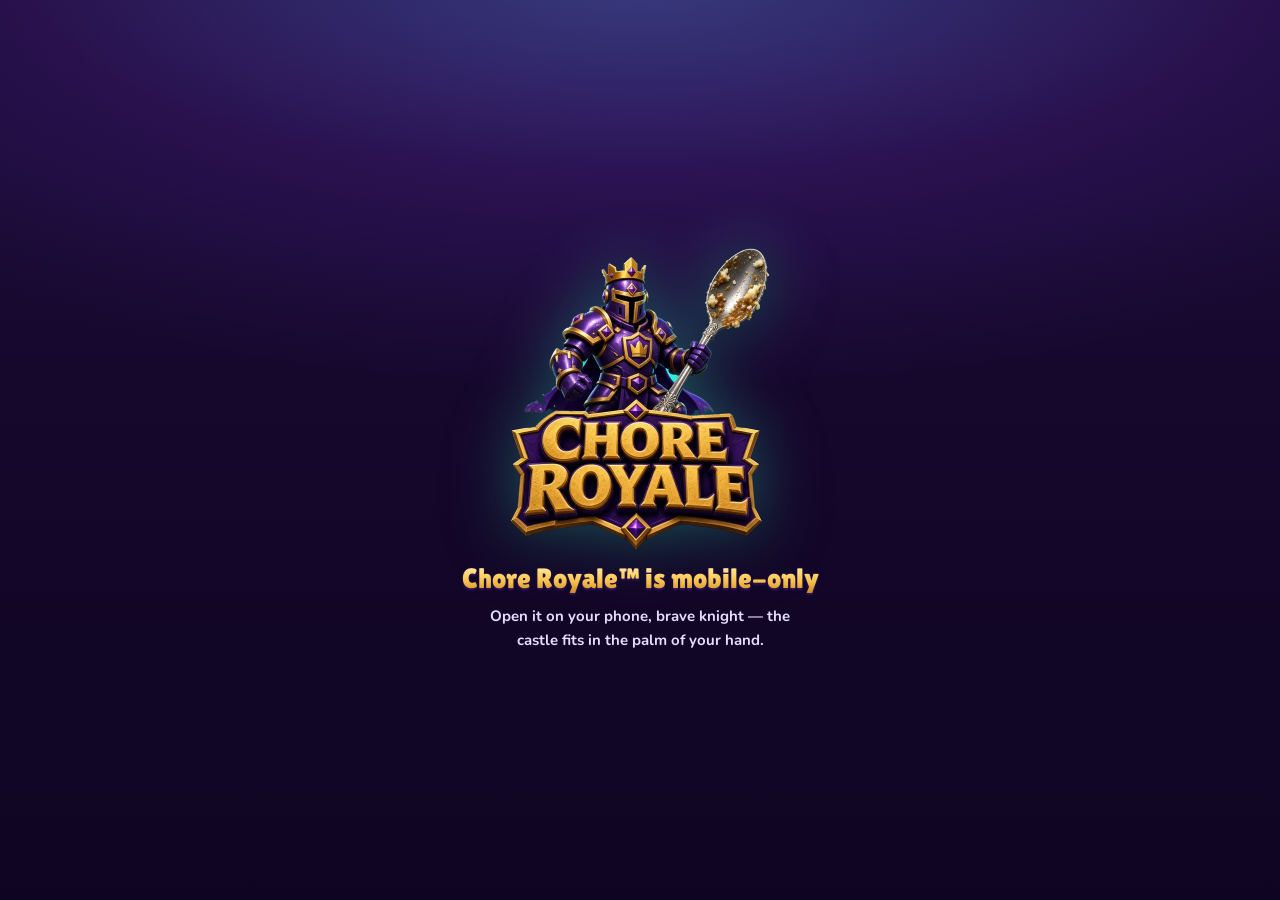
==== commit da9e466f: "feat: transparent knight lockup for onboarding and desktop wall Co-Authored-By: Claude Opus 5.5 <nor" ====
--- a/index.html
+++ b/index.html
@@ -559,7 +559,7 @@
   border-radius:26px;padding:12px 20px 18px;width:100%;max-width:350px;text-align:center;margin:auto;
 }
 .ob-icon{margin:-4px auto 2px;line-height:0}
-.ob-lockup{width:min(200px,54vw);height:auto;display:block;margin:0 auto;filter:drop-shadow(0 8px 14px rgba(6,0,18,.6))}
+.ob-lockup{width:min(190px,50vw);height:auto;display:block;margin:4px auto 2px;filter:drop-shadow(0 0 22px rgba(62,230,207,.35)) drop-shadow(0 8px 14px rgba(6,0,18,.6))}
 .ob-title{font-family:var(--display);font-size:24px;margin-bottom:4px;line-height:1.15}
 .ob-sub{font-size:14px;font-weight:700;color:var(--tx1);line-height:1.45;margin-bottom:12px}
 .ob-field{width:100%;height:48px;padding:0 14px;margin-bottom:8px;
@@ -578,7 +578,7 @@
 /* ── DESKTOP WALL ── */
 #desktop-wall{position:fixed;inset:0;z-index:9999;background:var(--scene);display:none;flex-direction:column;align-items:center;justify-content:center;text-align:center;padding:40px}
 .dw-icon{line-height:0;margin-bottom:12px}
-.dw-icon img{width:260px;height:auto}
+.dw-icon img{width:260px;height:auto;filter:drop-shadow(0 0 30px rgba(62,230,207,.35)) drop-shadow(0 10px 18px rgba(6,0,18,.6))}
 .dw-title{font-family:var(--display);font-size:28px;margin-bottom:10px}
 .dw-sub{font-size:15px;font-weight:700;color:var(--tx1);line-height:1.6;max-width:320px}
 
@@ -679,7 +679,7 @@
 
 <!-- ── DESKTOP WALL (mobile-only enforcement) ──────────────── -->
 <div id="desktop-wall">
-  <div class="dw-icon"><picture><source srcset="assets/brand/lockup.webp" type="image/webp"><img class="dw-lockup" src="assets/brand/lockup.jpg" alt="Chore Royale" width="600" height="646" decoding="async"></picture></div>
+  <div class="dw-icon"><picture><source srcset="assets/brand/lockup.webp" type="image/webp"><img class="dw-lockup" src="assets/brand/lockup.png" alt="Chore Royale" width="520" height="604" decoding="async"></picture></div>
   <div class="dw-title">Chore Royale™ is mobile-only</div>
   <div class="dw-sub">Open it on your phone, brave knight — the castle fits in the palm of your hand.</div>
 </div>
@@ -2439,7 +2439,7 @@
 <!-- ── ONBOARDING MODAL ──────────────────────────────────────────────── -->
 <div class="ob-overlay hidden" id="ob-modal">
   <div class="ob-box">
-    <div class="ob-icon"><picture><source srcset="assets/brand/lockup.webp" type="image/webp"><img class="ob-lockup" src="assets/brand/lockup.jpg" alt="Chore Royale" width="600" height="646" decoding="async"></picture></div>
+    <div class="ob-icon"><picture><source srcset="assets/brand/lockup.webp" type="image/webp"><img class="ob-lockup" src="assets/brand/lockup.png" alt="Chore Royale" width="520" height="604" decoding="async"></picture></div>
     <div class="ob-title">Welcome, brave knights!</div>
     <div class="ob-sub">Name your castle and its knights. You can change this any time.</div>
     <label class="ob-label">Family (your castle)</label>
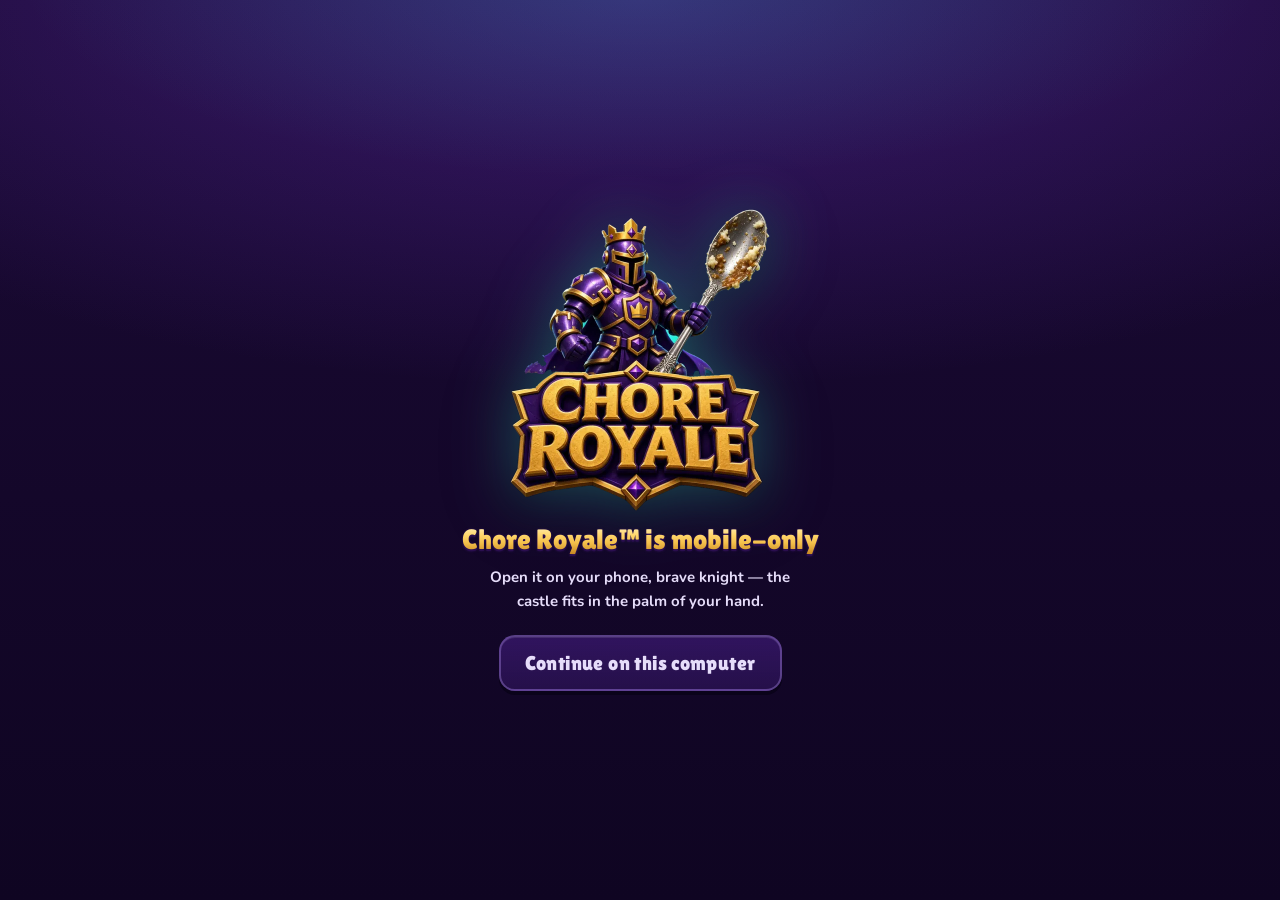
==== commit 501dba09: "fix: harden family sync against hostile QA findings H1/H3 deterministic approval + award keys, re-re" ====
--- a/index.html
+++ b/index.html
@@ -510,6 +510,7 @@
 /* ── PLUS (premium) ── */
 .premium-badge{display:inline-flex;align-items:center;gap:4px;margin-left:6px;vertical-align:middle;background:var(--grad-gold);color:var(--gold-900);
   -webkit-text-fill-color:var(--gold-900);font-family:var(--font);font-size:10px;font-weight:900;letter-spacing:.08em;padding:3px 8px;border-radius:50px;border:1.5px solid var(--ink)}
+#upgrade-banner{display:none !important}  /* one player per phone: no "unlock players" upsell */
 .upgrade-banner{
   border-radius:18px;padding:12px 14px;margin:0 0 14px;display:flex;align-items:center;justify-content:space-between;gap:12px;cursor:pointer;
   background:radial-gradient(60% 120% at 100% 50%,rgba(244,192,75,.22),transparent 70%),linear-gradient(160deg,var(--royal-600),var(--royal-800));
@@ -658,6 +659,26 @@
 .toggle.on{background:var(--grad-teal);border-color:var(--ink)}
 .toggle.on::after{left:23px;background:#fff;box-shadow:0 1px 3px rgba(0,0,0,.35)}
 
+/* ── tap targets ≥ 44px (L2) ── */
+.back-btn{width:44px;height:44px}
+.mini-btn{min-height:44px;min-width:48px}
+.ppill{height:44px}
+.quest .fam-sel,.fam-sel{height:44px}
+.toggle{overflow:visible}
+.toggle::before{content:'';position:absolute;inset:-8px -4px}
+.pin-hint,.modal-close,.section-link{min-height:44px;display:inline-flex;align-items:center;justify-content:center}
+.ob-skip{min-height:44px;display:flex;align-items:center;justify-content:center;margin-top:6px}
+.ob-skip + .ob-skip{margin-top:0}
+/* parent-slot join warning (H4) */
+.join-warn{width:100%;display:flex;flex-direction:column;gap:8px;margin-top:4px;padding:10px 12px;border-radius:12px;
+  background:rgba(242,85,122,.14);border:2px solid var(--mess-400);font-size:13.5px;font-weight:800;color:var(--tx0);line-height:1.45}
+.join-warn .mini-btn{align-self:flex-start}
+.dw-go{width:auto;margin-top:22px;padding:0 24px}
+/* a computer that chose to continue: keep the phone-sized castle centred */
+@media (min-width:521px){
+  body{max-width:430px;margin:0 auto;box-shadow:0 0 0 1px rgba(244,192,75,.25),0 0 80px rgba(6,0,18,.8)}
+  html{background:var(--royal-950)}
+}
 @media (max-width:370px){
   .home-wordmark{width:78px}
   .clan-title{font-size:17px}
@@ -682,6 +703,7 @@
   <div class="dw-icon"><picture><source srcset="assets/brand/lockup.webp" type="image/webp"><img class="dw-lockup" src="assets/brand/lockup.png" alt="Chore Royale" width="520" height="604" decoding="async"></picture></div>
   <div class="dw-title">Chore Royale™ is mobile-only</div>
   <div class="dw-sub">Open it on your phone, brave knight — the castle fits in the palm of your hand.</div>
+  <button class="btn btn-ghost dw-go" onclick="wallContinue()">Continue on this computer</button>
 </div>
 
 <!-- Flash transition overlay -->
@@ -1113,6 +1135,19 @@
 }
 /* Whole-day number of a day key (days since 1970-01-01) — the rules range-check it against server time */
 function dayNum(key) { var p = key.split('-'); return Math.round(Date.UTC(+p[0], +p[1] - 1, +p[2]) / 86400000); }
+function dayStr(n) { return new Date(n * 86400000).toISOString().slice(0, 10); }
+/* Family mode: time comes from the server (measured offset + monotonic clock), so a fast/slow
+   phone clock can't break or fake a Speed Run. Same phone: the phone's own clock. */
+function nowMs() { return (FAM && FAM.on && FAM.now) ? FAM.now() : Date.now(); }
+function localStamp() {               // the phone's own (server-corrected) time; 0 = can't be trusted right now
+  if (FAM && FAM.on) return FAM.trusted() ? Math.round(FAM.now()) : 0;
+  return Date.now();
+}
+/* Saved data blocked (private mode, strict settings): say so instead of silently losing progress */
+(function storageProbe() {
+  try { localStorage.setItem('cr_probe', '1'); localStorage.removeItem('cr_probe'); }
+  catch (e) { setTimeout(function(){ if (typeof crToast === 'function') crToast('🔒 This browser is blocking saved data (private mode?) — you can play, but progress resets when you close it.', 6000); }, 1500); }
+})();
 
 function checkDailyReset() {
   var today = todayStr();
@@ -1345,11 +1380,13 @@
 
 
 /* ── DESKTOP WALL CHECK ───────────────────────────────────── */
+var WALL_OK = /[?&]join=/.test(location.search) || (function(){ try { return localStorage.getItem('cr_wall_ok') === '1'; } catch(e) { return false; } })();
 function checkDesktop() {
   var wall = document.getElementById('desktop-wall');
   if (!wall) return;
-  wall.style.display = Math.min(window.innerWidth, screen.width) > 520 ? 'flex' : 'none';
-}
+  wall.style.display = (!WALL_OK && Math.min(window.innerWidth, screen.width) > 520) ? 'flex' : 'none';
+}
+function wallContinue() { WALL_OK = true; try { localStorage.setItem('cr_wall_ok', '1'); } catch(e) {} checkDesktop(); }
 window.addEventListener('resize', checkDesktop);
 
 /* ── PLAYER SWITCHER ─────────────────────────────────────── */
@@ -1408,9 +1445,12 @@
     pill.classList.toggle('active', pn === name);
     var isLocked = (pn === 'dean' || pn === 'dave') && !isPremium();
     pill.classList.toggle('locked', isLocked);
+    pill.style.display = isLocked ? 'none' : '';            // no upsell pills: one player per phone
     var lockEl = pill.querySelector('.ppill-lock');
     if (lockEl) lockEl.style.display = isLocked ? '' : 'none';
   });
+  var pillRow = document.querySelector('.player-pills');
+  if (pillRow) pillRow.style.display = ((typeof FAM !== 'undefined' && FAM && FAM.on) || !isPremium()) ? 'none' : '';
 
   // Update pill name labels from PLAYER_NAMES
   var p1n = document.getElementById('ppill-name-jakob');
@@ -1440,9 +1480,12 @@
 
   // Exit current
   from.classList.add('exit');
-  setTimeout(function() { from.classList.remove('exit'); from.classList.add('hidden'); }, 350);
-
-  // Enter new
+  clearTimeout(from._hideT);
+  from._hideT = setTimeout(function() { from.classList.remove('exit'); from.classList.add('hidden'); }, 350);
+
+  // Enter new (cancel a pending hide if this screen is coming straight back)
+  clearTimeout(to._hideT);
+  to.classList.remove('exit');
   to.classList.remove('hidden');
   to.style.transform = 'translateX(100%)';
   to.style.opacity = '0';
@@ -1457,14 +1500,41 @@
 
   if (id === 's-reward') launchFireworks();
   if (id === 's-leaderboard') refreshLeaderboard();
-}
-
+  armBack();
+}
+
+/* Back button: one history entry while we're off the home screen or a dialog is open */
+var _histArmed = false, _histGesture = false;   // browsers skip entries pushed without a tap, so re-arm on the next tap
+function topDialog() {
+  var pm = document.getElementById('premium-modal');
+  if (pm && !pm.classList.contains('hidden')) return closePremiumModal;
+  var bd = document.getElementById('boss-defeated-overlay');
+  if (bd && bd.classList.contains('show')) return hideBossDefeated;
+  var so = document.getElementById('sovereign-overlay');
+  if (so && so.classList.contains('show')) return hideSovereign;
+  return null;
+}
+function armBack() {
+  if (currentScreen === 's-home' && !topDialog()) return;
+  var tap = !!(navigator.userActivation && navigator.userActivation.isActive);
+  if (_histArmed && (_histGesture || !tap)) return;
+  try { history.pushState({ cr: 1 }, ''); _histArmed = true; _histGesture = tap; } catch(e) {}
+}
+window.addEventListener('popstate', function() {
+  _histArmed = false; _histGesture = false;
+  var close = topDialog();
+  if (close) close();
+  else if (currentScreen !== 's-home') { if (navHistory.length) goBack(); else goTo('s-home'); }
+  setTimeout(armBack, 0);
+});
 function goBack() {
   if (navHistory.length === 0) return;
   var prev = navHistory.pop();
   var from = document.getElementById(currentScreen);
   var to = document.getElementById(prev);
 
+  clearTimeout(to._hideT);
+  to.classList.remove('exit');
   to.classList.remove('hidden');
   to.style.transform = 'translateX(-100%)';
   to.style.opacity = '0';
@@ -1477,7 +1547,8 @@
 
   from.style.transform = 'translateX(100%)';
   from.style.opacity = '0';
-  setTimeout(function() { from.style.transform = ''; from.style.opacity = ''; from.classList.add('hidden'); }, 350);
+  clearTimeout(from._hideT);
+  from._hideT = setTimeout(function() { from.style.transform = ''; from.style.opacity = ''; from.classList.add('hidden'); }, 350);
   currentScreen = prev;
   if (typeof onScreenChange === 'function') onScreenChange(prev);
 }
@@ -1604,27 +1675,32 @@
 
 function acceptChore() {
   var e = dayEntry(activeWarrior);
-  if (e && !e.acceptedAt) { e.acceptedAt = e.acceptedLocal = Date.now(); saveState(); }   // *Local = this phone's own clock
+  if (e && !e.acceptedAt) { e.acceptedAt = nowMs(); e.acceptedLocal = localStamp(); saveState(); }   // *Local = this phone's own (server-corrected) clock
   updateChoreScreen(currentChore);
   goTo('s-proof');
 }
 
 function timeLeftMs(e, chore) {
   if (!e || !e.acceptedAt || !chore.mins) return null;
-  var end = e.acceptedAt + chore.mins * 60000;
-  return end - (e.finishedAt || Date.now());
-}
-
-/* Speed Run proof. Family mode: the bonus needs the phone's own start/finish times.
-   Server stamps catch a phone clock changed while online; a quest queued offline is
-   stamped on reconnect, so there only the phone's times count. Missing → no bonus. */
+  var start = (e.acceptedLocal && e.acceptedAt - e.acceptedLocal > 120000) ? e.acceptedLocal : e.acceptedAt;  // accepted offline
+  var fin = e.finishedLocal && (!e.finishedAt || e.finishedAt - e.finishedLocal > 120000) ? e.finishedLocal : e.finishedAt;
+  return start + chore.mins * 60000 - (fin || nowMs());
+}
+
+/* Speed Run proof (family mode). *At = server stamps (locked by the rules), *Local = the phone's
+   server-corrected time. A step done online uses the server stamp; a step done offline (its
+   server stamp is much later) uses the phone time, so offline time never counts against the
+   kid. A phone time AHEAD of the server = tampering → no bonus. No phone times → no bonus. */
+var SPEED_TOL = 120000;
 function provenLeftMs(e, c) {
   if (!e || !c.mins || !e.acceptedAt) return null;
   if (!(FAM && FAM.on)) return timeLeftMs(e, c);              // same phone: one clock
-  var aL = e.acceptedLocal, fL = e.finishedLocal || (e.finishedAt ? 0 : Date.now());
-  if (!aL || !fL || fL < aL) return null;
-  var dev = fL - aL, srv = (e.finishedAt || Date.now()) - e.acceptedAt;
-  return c.mins * 60000 - Math.max(dev, srv);
+  var aS = e.acceptedAt, fS = e.finishedAt || 0, aL = e.acceptedLocal, fL = e.finishedLocal;
+  if (!fS && !fL) return c.mins * 60000 - (nowMs() - ((aL && aS - aL > SPEED_TOL) ? aL : aS));   // still running
+  if (!aL || !fL || fL < aL || aL > aS + SPEED_TOL || (fS && fL > fS + SPEED_TOL)) return null;
+  var A = (aS - aL > SPEED_TOL) ? aL : aS;
+  var F = (!fS || fS - fL > SPEED_TOL) ? fL : fS;
+  return c.mins * 60000 - Math.max(0, F - A);
 }
 
 function fmtMs(ms) {
@@ -1709,7 +1785,7 @@
 
 function stopClock() {
   var e = dayEntry(activeWarrior);
-  if (e && e.acceptedAt && !e.finishedAt) { e.finishedAt = e.finishedLocal = Date.now(); saveState(); }
+  if (e && e.acceptedAt && !e.finishedAt) { e.finishedAt = nowMs(); e.finishedLocal = localStamp(); saveState(); }
 }
 
 function finishQuest() {
@@ -1726,9 +1802,11 @@
 function submitForApproval(e) {
   var photo = !!proofData;
   e.status = 'pending'; delete e.reason; e.photo = photo;
-  var id = 'a' + Date.now().toString(36) + Math.random().toString(36).slice(2, 6);
-  var rec = { pid: activeWarrior, date: e.date, day: dayNum(e.date), chore: e.chore, photo: photo };
+  var day = e.day || dayNum(e.date);
+  var id = (FAM && FAM.on) ? activeWarrior + '_' + day : 'a' + Date.now().toString(36) + Math.random().toString(36).slice(2, 6);
+  var rec = { pid: activeWarrior, date: e.date, day: day, chore: e.chore, photo: photo };
   if (FAM && FAM.on) {
+    if (!FAM.canSubmit(id)) { crToast('⏳ Already sent for today — waiting for a parent'); refreshWarriorDisplay(); return; }
     saveState();
     FAM.submit(id, rec, proofData);
   } else {
@@ -1805,9 +1883,11 @@
   if (a.speed) parts.push(a.speed + ' ⚡ speed');
   var rs = document.getElementById('reward-speed');
   if (rs) {
-    rs.style.display = a.left === null ? 'none' : '';
+    rs.style.display = a.chore.mins ? '' : 'none';
     rs.className = 'speed-pill' + (a.speed ? '' : ' late');
-    rs.textContent = a.speed ? '⚡ SPEED RUN! Beat the clock with ' + fmtMs(a.left) + ' to spare' : '⏱ Done! Beat the clock next time for ⚡ bonus XP';
+    rs.textContent = a.speed ? '⚡ SPEED RUN! Beat the clock with ' + fmtMs(a.left) + ' to spare'
+      : a.left === null ? "⏱ Couldn't check the Speed Run time on this phone (offline without a synced clock) — no bonus this time"
+      : '⏱ Done! Beat the clock next time for ⚡ bonus XP';
   }
   var w = STATE.warriors[activeWarrior] || {streak:0, xp:0, totalChores:0};
   var who = (FAM && FAM.on && FAM.parentName()) || 'a parent';
@@ -1899,6 +1979,7 @@
   if (sub) sub.textContent = 'The family beat the ' + villain() + ' — reward is yours!';
   launchKaboom();
   overlay.classList.add('show');
+  armBack();
 }
 
 function hideBossDefeated() {
@@ -1962,6 +2043,7 @@
   if (fresh) fresh.style.display = (FAM && FAM.on && !FAM.isParent()) ? 'none' : '';
   if (overlay) overlay.classList.add('show');
   launchCrownRain();
+  armBack();
 }
 
 function hideSovereign() {
@@ -2191,7 +2273,19 @@
   if (h) h.style.display = (mode === 'verify') ? '' : 'none';
 }
 
+/* 5 wrong PINs → cooldown (30s, doubling, max 10 min) */
+function pinLockLeft() { try { var f = JSON.parse(localStorage.getItem('cr_pin_fail') || 'null'); return f && f.until > Date.now() ? f.until - Date.now() : 0; } catch(e) { return 0; } }
+function pinFailed() {
+  var f; try { f = JSON.parse(localStorage.getItem('cr_pin_fail') || 'null') || { n: 0, until: 0 }; } catch(e) { f = { n: 0, until: 0 }; }
+  f.n++; if (f.n >= 5) f.until = Date.now() + Math.min(600000, 30000 * Math.pow(2, f.n - 5));
+  try { localStorage.setItem('cr_pin_fail', JSON.stringify(f)); } catch(e) {}
+  return f.n >= 5 ? 0 : 5 - f.n;
+}
+function pinOk() { try { localStorage.removeItem('cr_pin_fail'); } catch(e) {} }
+function pinWrongMsg() { var left = pinFailed(); return left ? 'Wrong PIN — try again' + (left <= 2 ? ' (' + left + ' left)' : '') : 'Too many tries — wait ' + Math.ceil(pinLockLeft() / 1000) + 's'; }
 function pinKey(n) {
+  var lk = pinLockLeft();
+  if (lk) { var res = document.getElementById('pin-result'); res.textContent = 'Too many tries — wait ' + Math.ceil(lk / 1000) + 's'; res.className = 'pin-result err'; return; }
   if (!n || pinEntry.length >= 4) return;
   pinEntry += n;
   updatePinDots();
@@ -2210,8 +2304,8 @@
 function handlePinSetup() {
   if (pinMode === 'old') {
     pinMatches(pinEntry).then(function(ok) {
-      if (ok) pinFlash('✓ OK', true, function(){ setPinMode('set'); });
-      else pinFlash('Wrong PIN — try again', false);
+      if (ok) { pinOk(); pinFlash('✓ OK', true, function(){ setPinMode('set'); }); }
+      else pinFlash(pinWrongMsg(), false);
     });
   } else if (pinMode === 'set') {
     pinDraft = pinEntry; setPinMode('confirm');
@@ -2250,6 +2344,7 @@
 }
 function pinResult(res, ok) {
   if (ok) {
+    pinOk();
     res.textContent = '✓ Verified!';
     res.className = 'pin-result ok';
     setTimeout(function() {
@@ -2261,7 +2356,7 @@
       if (fn) fn();
     }, 800);
   } else {
-    res.textContent = 'Wrong PIN — try again';
+    res.textContent = pinWrongMsg();
     res.className = 'pin-result err';
     setTimeout(function() {
       pinEntry = '';
@@ -2329,6 +2424,7 @@
 
 function openPremiumModal() {
   document.getElementById('premium-modal').classList.remove('hidden');
+  armBack();
 }
 
 function closePremiumModal() {
@@ -2462,14 +2558,12 @@
     <picture><source srcset="assets/brand/wordmark.webp" type="image/webp"><img class="modal-crest" src="assets/brand/wordmark.png" alt="Chore Royale" width="440" height="259" decoding="async"></picture>
     <div class="modal-title">Chore Royale Plus</div>
     <div class="modal-price">Coming soon</div>
-    <div class="modal-price-sub">Plus isn't on sale yet — we'll announce it in the app.</div>
+    <div class="modal-price-sub">Plus isn't ready yet. When it is, one parent unlocks it once for every phone in the family. Everything you play today stays free.</div>
     <ul class="modal-features">
-      <li>3 players — customize all names</li>
-      <li>All chores, no limits</li>
-      <li>Double XP on every chore</li>
-      <li>Parent verify + bonus 15 XP</li>
-      <li>Weekly family goals & rewards</li>
-      <li>Streak records & special prizes</li>
+      <li>Custom Quests — write your own family's quests</li>
+      <li>Seasonal Armor — new looks for every knight</li>
+      <li>Family Chronicle — your castle's history book</li>
+      <li>Villain Packs — Big Boss Balagan and new minions</li>
     </ul>
     <div class="modal-close" onclick="closePremiumModal()">Close</div>
   </div>
@@ -2615,6 +2709,17 @@
   if (d.getTime() <= Date.now()) d.setDate(d.getDate() + 1);
   return d;
 }
+function icsEsc(t) { return String(t).replace(/\\/g, '\\\\').replace(/;/g, '\\;').replace(/,/g, '\\,').replace(/\n/g, '\\n'); }
+function icsFold(line) {            // RFC 5545: max 75 octets per line, continuation lines start with a space
+  var enc = new TextEncoder(), out = [], cur = '', n = 0;
+  Array.from(line).forEach(function(ch) {
+    var b = enc.encode(ch).length;
+    if (n + b > (out.length ? 74 : 75)) { out.push(cur); cur = ''; n = 0; }
+    cur += ch; n += b;
+  });
+  out.push(cur);
+  return out.join('\r\n ');
+}
 function spinIcs() {
   var p = spinTime().split(':'), d = new Date(), pad = function(n){ return (n < 10 ? '0' : '') + n; };
   var start = d.getFullYear() + pad(d.getMonth() + 1) + pad(d.getDate()) + 'T' + p[0] + p[1] + '00';   // floating = phone's local time
@@ -2622,8 +2727,8 @@
   var url = location.origin + location.pathname;
   return ['BEGIN:VCALENDAR', 'VERSION:2.0', 'PRODID:-//3Shamrocks Studio//Chore Royale//EN', 'CALSCALE:GREGORIAN', 'METHOD:PUBLISH',
     'BEGIN:VEVENT', 'UID:spin-oclock-' + Date.now().toString(36) + '@chore-royale', 'DTSTAMP:' + stamp, 'DTSTART:' + start,
-    'DURATION:PT15M', 'RRULE:FREQ=DAILY', "SUMMARY:🎡 Spin o'clock! — Chore Royale", 'DESCRIPTION:Time to spin the wheel 👑 ' + url, 'URL:' + url,
-    'BEGIN:VALARM', 'ACTION:DISPLAY', "DESCRIPTION:🎡 Spin o'clock!", 'TRIGGER:PT0M', 'END:VALARM', 'END:VEVENT', 'END:VCALENDAR'].join('\r\n') + '\r\n';
+    'DURATION:PT15M', 'RRULE:FREQ=DAILY', 'SUMMARY:' + icsEsc("🎡 Spin o'clock! — Chore Royale"), 'DESCRIPTION:' + icsEsc('Time to spin the wheel 👑 ' + url), 'URL:' + url,
+    'BEGIN:VALARM', 'ACTION:DISPLAY', 'DESCRIPTION:' + icsEsc("🎡 Spin o'clock!"), 'TRIGGER:PT0M', 'END:VALARM', 'END:VEVENT', 'END:VCALENDAR'].map(icsFold).join('\r\n') + '\r\n';
 }
 function addSpinToCalendar() {
   var a = document.createElement('a');
@@ -2669,13 +2774,13 @@
 }
 
 var _toastT = null;
-function crToast(msg) {
+function crToast(msg, ms) {
   var t = document.getElementById('cr-toast');
   if (!t) return;
   t.textContent = msg;
   t.classList.add('show');
   clearTimeout(_toastT);
-  _toastT = setTimeout(function(){ t.classList.remove('show'); }, 3200);
+  _toastT = setTimeout(function(){ t.classList.remove('show'); }, ms || 3200);
 }
 
 (function familySync() {
@@ -2764,14 +2869,29 @@
   function famPath(p) { return 'families/' + link.fid + (p ? '/' + p : ''); }
 
   /* ── outbox: writes survive being offline and replay in order ── */
-  var flushing = false, authRetries = 0;
+  var flushing = false, backoff = 0;
   function enqueue(op) { outbox.push(op); lsSet(LSK.out, outbox); flush(); }
+  function later(ms) { clearTimeout(flush._t); flush._t = setTimeout(flush, ms); }
+  function refused(op, st) {
+    var what = /\/approvals\//.test(op.p) ? "Couldn't send that for approval" : /\/daily\//.test(op.p) ? "Your quest change wasn't saved" : "That change wasn't saved";
+    crToast('⚠️ ' + what + ' — the family server said no' + (st ? ' (' + st + ')' : '') + '. Showing the family\'s latest.', 5000);
+  }
+  function fillOp(op) {               // approvals carry the server's own day entry values (rules check they match)
+    if (!op.fill || !mirror || !mirror.daily || !mirror.daily[op.fill]) return op.v;
+    var v = clone(op.v), d = mirror.daily[op.fill];
+    ['acceptedAt','finishedAt','acceptedLocal','finishedLocal'].forEach(function(k){ if (typeof d[k] === 'number') v[k] = d[k]; });
+    return v;
+  }
   function flush() {
     if (flushing || !outbox.length || !link) return;
     flushing = true;
     var op = outbox[0];
-    req(op.m, op.p, op.v).then(function(res) {
-      outbox.shift(); lsSet(LSK.out, outbox); flushing = false; authRetries = 0;
+    (op.ifAbsent ? req('GET', op.p) : Promise.resolve(null)).then(function(existing) {
+      if (existing !== null && existing !== undefined) return { skipped: true };
+      return req(op.m, op.p, fillOp(op));
+    }).then(function(res) {
+      outbox.shift(); lsSet(LSK.out, outbox); flushing = false; backoff = 0;
+      if (res && res.skipped) { resync(); setOnline(true); flush(); return; }
       if (mirror && op.p.indexOf(famPath('')) === 0 && res !== null) {    // keep the server's timestamps
         var parts = split(op.p.slice(famPath('').length));
         if (op.m === 'PATCH') Object.keys(op.v).forEach(function(k) {    // only the paths we wrote
@@ -2786,9 +2906,17 @@
       setOnline(true); flush();
     }, function(err) {
       flushing = false;
-      if (err.status === 401 && authRetries++ < 2) { if (auth) auth.exp = 0; setTimeout(flush, 300); return; }
-      if (err.status) { outbox.shift(); lsSet(LSK.out, outbox); resync(); flush(); return; }  // refused by the rules → drop, reload truth
-      setOnline(false); clearTimeout(flush._t); flush._t = setTimeout(flush, 5000);
+      var st = err && err.status;
+      if (!st) { setOnline(false); backoff = Math.min(60000, (backoff || 2500) * 2); later(backoff); return; }      // offline
+      if (st === 429 || st >= 500) { backoff = Math.min(60000, (backoff || 1000) * 2); later(backoff); return; }  // busy → retry
+      if (st === 401 && !op._reauth) { op._reauth = true; if (auth) auth.exp = 0; later(300); return; }       // token → re-auth once
+      if (st === 401 && op.fill && !op._refetch) {                                                             // stale day entry → reload it once
+        op._refetch = true;
+        req('GET', famPath('daily/' + op.fill)).then(function(d) { if (mirror) { mirror.daily = mirror.daily || {}; mirror.daily[op.fill] = d; } later(100); },
+                                                     function() { later(1000); });
+        return;
+      }
+      outbox.shift(); lsSet(LSK.out, outbox); refused(op, st); resync(); flush();    // refused by the rules → drop, say so, reload truth
     });
   }
   function applyOp(op) {
@@ -2802,6 +2930,26 @@
     applyOp(op); project();
     enqueue(op);
   }
+
+  /* ── server clock: offset measured with a server-stamped write, then carried by the monotonic clock ── */
+  var clk = { off: ((lsGet('cr_clock') || {}).off) || 0, anchor: null, busy: false, at: 0 };
+  var boot = { d: Date.now(), p: performance.now() };
+  function clockJumped() { return Math.abs((Date.now() - boot.d) - (performance.now() - boot.p)) > 60000; }
+  function measureClock() {
+    if (!CFG || !link || clk.busy || (clk.anchor && performance.now() - clk.at < 600000)) return;
+    clk.busy = true;
+    signIn().then(function(a) {
+      var t0 = performance.now(), d0 = Date.now();
+      return req('PUT', 'clock/' + a.uid, SV).then(function(srv) {
+        var rtt = performance.now() - t0;
+        if (typeof srv !== 'number' || rtt > 8000) return;
+        clk.anchor = { srv: srv, perf: t0 + rtt / 2 }; clk.at = performance.now();
+        clk.off = srv - (d0 + rtt / 2); lsSet('cr_clock', { off: clk.off });
+      });
+    }).catch(function(){}).then(function(){ clk.busy = false; });
+  }
+  function serverNow() { return clk.anchor ? clk.anchor.srv + (performance.now() - clk.anchor.perf) : Date.now() + clk.off; }
+  function clockTrusted() { return !!clk.anchor || (!!lsGet('cr_clock') && !clockJumped()); }
 
   /* ── live stream (SSE) ── */
   function closeStream() { if (es) { es.close(); es = null; } }
@@ -2816,7 +2964,7 @@
       es.addEventListener('keep-alive', function(){ setOnline(true); });
       es.addEventListener('cancel', function(){ closeStream(); checkMembership(); });
       es.addEventListener('auth_revoked', function(){ closeStream(); if (auth) auth.exp = 0; openStream(); });
-      es.onopen = function(){ setOnline(true); flush(); };
+      es.onopen = function(){ setOnline(true); flush(); measureClock(); };
       es.onerror = function(){ setOnline(false); closeStream(); retryT = setTimeout(openStream, 4000); };
     }, function() { setOnline(false); retryT = setTimeout(openStream, 5000); });
   }
@@ -2869,9 +3017,11 @@
       W[p] = { xp: b.xp || 0, wxp: fresh ? (b.wxp !== undefined ? b.wxp : b.xp || 0) : 0, streak: b.streak || 0,
                lastChoreDate: b.lastChoreDate || '', totalChores: b.totalChores || 0, speedRuns: b.speedRuns || 0 };
     });
-    var L = m.ledger || {};
-    Object.keys(L).map(function(k){ return L[k]; }).filter(function(e){ return e && W[e.pid]; })
+    var L = m.ledger || {}, seen = {};
+    Object.keys(L).map(function(k){ var e = L[k]; if (e && typeof e.day === 'number') { e = clone(e); e.date = dayStr(e.day); } return e; })
+      .filter(function(e){ return e && W[e.pid]; })
       .sort(function(a, b){ return a.date < b.date ? -1 : a.date > b.date ? 1 : (a.at || 0) - (b.at || 0); })
+      .filter(function(e){ var k = e.pid + '|' + e.date; if (seen[k]) return false; seen[k] = 1; return true; })   // legacy duplicates count once
       .forEach(function(e) {
         var w = W[e.pid];
         if (w.lastChoreDate !== e.date && e.date > (w.lastChoreDate || '')) {
@@ -2895,7 +3045,7 @@
     ids.forEach(function(p, i){ names[p] = players[p].name; icons[p] = players[p].icon || ICONS[i % ICONS.length]; });
     var old = FAM.on ? STATE : null;
     var oldMe = old && old.daily ? clone(old.daily[link.pid]) : null;
-    STATE = { v: 2, warriors: {}, boss: {}, daily: clone(m.daily || {}), approvals: clone(m.approvals || {}),
+    STATE = { v: 2, warriors: {}, boss: {}, daily: clone(m.daily || {}), approvals: clone(m.approvals || {}), requests: clone(m.requests || {}),
               proof: clone((m.settings || {}).proof || {}), settings: clone(m.settings || {}), pardons: clone(m.pardons || {}),
               lastSpinDate: '', quests: {} };
     var d = derive(m, ids);          // after settings/pardons are in place (Rest Day, Royal Pardon)
@@ -2913,6 +3063,16 @@
     if (oldMe && now && oldMe.date === now.date && oldMe.status !== now.status) {
       if (now.status === 'approved' && now.done) crToast('✅ Approved! +' + (now.awarded || 0) + ' XP');
       if (now.status === 'rejected') crToast('↩ Sent back' + (now.reason ? ': ' + now.reason : '') + ' — fix it and tap Done again');
+      if (currentScreen === 's-reward') {
+        var set = function(id, t){ var el = $(id); if (el) el.textContent = t; };
+        if (now.status === 'rejected') {
+          set('reward-trophy', '↩'); set('reward-title', '↩ Sent back' + (now.reason ? ': “' + now.reason + '”' : ''));
+          set('xp-pop-lbl', 'XP WHEN REDONE');
+        } else if (now.status === 'approved' && now.done) {
+          set('reward-trophy', '🏆'); set('reward-title', 'Quest Complete!'); set('xp-pop-lbl', 'XP EARNED');
+          set('reward-xp', '+' + (now.awarded || 0));
+        }
+      }
     }
     allKeys().forEach(function(k) {
       var a = old.warriors[k], b = STATE.warriors[k];
@@ -2920,6 +3080,10 @@
     });
     if ((old.boss.hp || 0) < 100 && STATE.boss.hp >= 100 && old.boss.week === STATE.boss.week) checkBossDefeated();
     if (FAM.isParent()) {
+      Object.keys((m.requests || {})).forEach(function(pid) {
+        if ((old.requests || {})[pid]) return;
+        var p = (m.players || {})[pid]; if (p) crToast('🙋 ' + p.name + ' wants to join — open Family to let them in');
+      });
       Object.keys(STATE.approvals).forEach(function(id) {
         if (old.approvals[id]) return;
         var r = STATE.approvals[id], c = CHORES[r.chore];
@@ -2929,7 +3093,7 @@
   }
   function paint() {
     var ft = $('family-title'); if (ft) ft.textContent = FAMILY_NAME + ' 👑';
-    var pills = document.querySelector('.player-pills'); if (pills) pills.style.display = FAM.on ? 'none' : '';
+    var pills = document.querySelector('.player-pills'); if (pills) pills.style.display = (FAM.on || !isPremium()) ? 'none' : '';
     var ub = $('upgrade-banner'); if (ub) ub.style.display = FAM.on ? 'none' : (isPremium() ? 'none' : 'flex');
     refreshHeroCard(); refreshWarriorDisplay(); refreshLeaderboard();
     if (currentScreen === 's-chore' || currentScreen === 's-proof') {
@@ -2942,8 +3106,24 @@
   }
 
   /* ── public hook used by the game ── */
+  /* An approval as a day entry, from the approval record itself (M6); old records fall back to the day entry */
+  function recEntry(r) {
+    var day = typeof r.day === 'number' ? r.day : dayNum(r.date);
+    var e = { date: dayStr(day), day: day, chore: r.chore, acceptedAt: r.acceptedAt || 0, finishedAt: r.finishedAt || 0,
+              acceptedLocal: r.acceptedLocal || 0, finishedLocal: r.finishedLocal || 0 };
+    var d = mirror && mirror.daily && mirror.daily[r.pid];
+    if (r.acceptedAt === undefined && d && (d.day === day || d.date === r.date)) {
+      ['acceptedAt','finishedAt','acceptedLocal','finishedLocal'].forEach(function(k){ e[k] = d[k] || 0; });
+    }
+    return e;
+  }
+  var approving = {};
   FAM = {
     on: false,
+    now: serverNow,
+    trusted: clockTrusted,
+    recEntry: recEntry,
+    canSubmit: function(id) { return !((mirror.approvals && mirror.approvals[id]) || (mirror.ledger && mirror.ledger[id])); },
     ids: function(){ return mirror && mirror.players ? Object.keys(mirror.players).sort() : []; },
     role: function(k){ return mirror && mirror.players && mirror.players[k] ? mirror.players[k].role : null; },
     linked: function(){ var P = (mirror && mirror.players) || {}; return Object.keys(P).filter(function(k){ return P[k].claimedBy; }).length; },
@@ -2973,32 +3153,49 @@
     },
     submit: function(id, rec, img) {
       var v = clone(rec); v.at = SV;
-      var op = { m:'PUT', p: famPath('approvals/' + id), v: v };
+      var op = { m:'PUT', p: famPath('approvals/' + id), v: v, fill: rec.pid, ifAbsent: true };
       applyOp(op); enqueue(op);
       if (img) enqueue({ m:'PUT', p: 'proofs/' + link.fid + '/' + id, v: img });
       project();
     },
+    // One award per kid per day: ledger/<pid>_<day> is write-once in the rules, so two parents,
+    // two tabs or a replayed approval can never pay twice.
     grant: function(pid, e, a, id) {
-      id = id || ('s' + Date.now().toString(36) + rnd(4));
+      var day = typeof e.day === 'number' ? e.day : dayNum(e.date), key = pid + '_' + day;
       var u = {}, d = 'daily/' + pid + '/';
-      u['ledger/' + id] = { pid: pid, xp: a.total, date: e.date, chore: e.chore, speed: a.speed > 0, photo: a.photo > 0, at: SV };
+      var drop = function(aid) {
+        var had = aid && mirror.approvals && mirror.approvals[aid];
+        if (!had) return;
+        u['approvals/' + aid] = null;
+        if (had.photo) { enqueue({ m:'DELETE', p: 'proofs/' + link.fid + '/' + aid }); delete proofCache[aid]; }
+      };
+      if (mirror.ledger && mirror.ledger[key]) { drop(id); drop(key); if (Object.keys(u).length) patchFam(u); return false; }
+      u['ledger/' + key] = { pid: pid, day: day, xp: a.total, date: dayStr(day), chore: e.chore, speed: a.speed > 0, photo: a.photo > 0, at: SV };
       var cur = mirror.daily && mirror.daily[pid];
-      if (cur && cur.date === e.date) {
+      if (cur && (cur.day === day || (cur.day === undefined && cur.date === e.date))) {
         u[d + 'done'] = true; u[d + 'awarded'] = a.total; u[d + 'speedRun'] = a.speed > 0; u[d + 'status'] = 'approved'; u[d + 'reason'] = null;
       }
-      var had = mirror.approvals && mirror.approvals[id];
-      if (had) u['approvals/' + id] = null;
+      drop(id); if (key !== id) drop(key);
       patchFam(u);
-      if (had && had.photo) { enqueue({ m:'DELETE', p: 'proofs/' + link.fid + '/' + id }); delete proofCache[id]; }
+      return true;
     },
     approve: function(id, quiet) {
       if (!FAM.isParent()) return;
       var r = mirror.approvals && mirror.approvals[id]; if (!r) return;
-      var e = mirror.daily && mirror.daily[r.pid];
-      if (!e || e.date !== r.date) e = { date: r.date, chore: r.chore, acceptedAt: 0, finishedAt: 0 };
-      var a = awardFor(e, !!r.photo);
-      FAM.grant(r.pid, e, a, id);
-      if (!quiet) crToast('✅ ' + (PLAYER_NAMES[r.pid] || 'Player') + ' +' + a.total + ' XP');
+      var e = recEntry(r), key = r.pid + '_' + e.day;
+      if (approving[key]) return;
+      var go = function(already) {
+        delete approving[key];
+        var cur = mirror.approvals && mirror.approvals[id]; if (!cur) return;
+        if (already) { if (!mirror.ledger) mirror.ledger = {}; mirror.ledger[key] = mirror.ledger[key] || already; }
+        var a = awardFor(e, !!r.photo);
+        var paid = FAM.grant(r.pid, e, a, id);
+        if (!quiet) crToast(paid ? '✅ ' + (PLAYER_NAMES[r.pid] || 'Player') + ' +' + a.total + ' XP'
+                                 : '✓ ' + (PLAYER_NAMES[r.pid] || 'Player') + "'s day was already approved — no double XP");
+      };
+      if (mirror.ledger && mirror.ledger[key]) { go(mirror.ledger[key]); return; }
+      approving[key] = 1;
+      req('GET', famPath('ledger/' + key)).then(function(x){ go(x || null); }, function(){ go(null); });   // re-read before paying
     },
     reject: function(id, reason) {
       if (!FAM.isParent()) return;
@@ -3116,7 +3313,7 @@
     show('fam-wait', !on && panel === 'wait');
     show('fam-off-note', !CFG);
     ['fam-create-open','fam-join-open'].forEach(function(id){ var b = $(id); if (b) { b.disabled = !CFG; b.style.opacity = CFG ? '' : '.45'; } });
-    if (req) $('fw-text').textContent = '⏳ Waiting for a parent in ' + req.family + ' to let you in as ' + req.name + '…';
+    if (req) $('fw-text').textContent = '⏳ Waiting for a parent in ' + req.family + ' to let you in as ' + req.name + '… Ask them to open Family → Parent area and tap ✓.';
     var parentView = on ? (FAM.isParent() && parentUnlocked) : (panel === 'local' && parentUnlocked);
     show('fam-in', on);
     show('fam-players-wrap', on);
@@ -3162,12 +3359,26 @@
     var A = STATE.approvals || {};
     var ids = Object.keys(A).sort(function(a, b){ return (A[a].at || 0) - (A[b].at || 0); });
     var reqs = FAM.on ? ((mirror && mirror.requests) || {}) : {};
-    Object.keys(reqs).forEach(function(uid) {
-      var q = reqs[uid], p = mirror.players[q.player] || {};
-      var r = row('🙋', (p.name || 'Someone') + ' wants to join', 'as a parent on a new phone');
+    Object.keys(reqs).sort().forEach(function(pid) {
+      var q = reqs[pid], p = (mirror.players || {})[pid] || {}, par = p.role === 'parent';
+      if (!q || !q.uid) return;
+      var r = row('🙋', (p.name || 'Someone') + ' wants to join',
+                  (par ? '👑 as a PARENT' : 'as a player') + ' · ' + (q.dev || 'a new phone') + ' · ' + fmtClock(q.at));
+      r.classList.add('wrap'); r.dataset.request = pid;
       var act = r.querySelector('.quest-actions');
-      act.appendChild(miniBtn('✓', 'ok', function(){ answerRequest(uid, q.player, true); }, 'Let in'));
-      act.appendChild(miniBtn('✕', '', function(){ answerRequest(uid, q.player, false); }, 'Decline'));
+      act.appendChild(miniBtn('✓', 'ok', function(){
+        if (par) { joinOpen = joinOpen === pid ? null : pid; renderApprovals(); }
+        else answerRequest(pid, q.uid, true);
+      }, 'Let in'));
+      act.appendChild(miniBtn('✕', '', function(){ answerRequest(pid, q.uid, false); }, 'Decline'));
+      if (par && joinOpen === pid) {
+        var box = document.createElement('div'); box.className = 'join-warn';
+        var t = document.createElement('div');
+        t.textContent = '⚠️ Only let this phone in if it is really ' + p.name + "'s, in your home right now. A parent can approve chores, change house rules and reset PINs.";
+        box.appendChild(t);
+        box.appendChild(miniBtn("Yes, it's really " + p.name, 'ok', function(){ joinOpen = null; answerRequest(pid, q.uid, true); }));
+        r.appendChild(box);
+      }
       list.appendChild(r);
     });
     if (!ids.length && !Object.keys(reqs).length) {
@@ -3176,7 +3387,7 @@
     }
     ids.forEach(function(id) {
       var a = A[id], c = CHORES[a.chore] || CHORES[0];
-      var e = STATE.daily[a.pid];
+      var e = FAM.on ? recEntry(a) : STATE.daily[a.pid];
       if (!e || e.date !== a.date) e = { date: a.date, chore: a.chore, acceptedAt: 0, finishedAt: 0 };
       var aw = awardFor(e, !!a.photo);
       var meta = (PICONS[a.pid] || '') + ' ' + (PLAYER_NAMES[a.pid] || 'Player') + ' · +' + aw.total + ' XP' +
@@ -3212,10 +3423,14 @@
       else { delete proofCache[id]; setTimeout(function(){ if (STATE.approvals[id]) fetchProof(id); }, 2500); }
     }, function(){ delete proofCache[id]; });
   }
-  function answerRequest(uid, pid, yes) {
-    var u = {}; u['requests/' + uid] = null;
-    if (yes) { u['members/' + uid] = { player: pid, role: 'parent', joinedAt: SV }; u['players/' + pid + '/claimedBy'] = uid; }
+  var joinOpen = null;
+  function fmtClock(t) { if (!t) return 'just now'; var d = new Date(t); return (d.getHours() < 10 ? '0' : '') + d.getHours() + ':' + (d.getMinutes() < 10 ? '0' : '') + d.getMinutes(); }
+  function answerRequest(pid, uid, yes) {
+    var p = (mirror.players || {})[pid] || {};
+    var u = {}; u['requests/' + pid] = null;
+    if (yes && !p.claimedBy) { u['members/' + uid] = { player: pid, role: p.role === 'parent' ? 'parent' : 'kid', joinedAt: SV }; u['players/' + pid + '/claimedBy'] = uid; }
     patchFam(u);
+    crToast(yes ? '✅ ' + (p.name || 'They') + ' can play on their phone now' : 'Request declined');
   }
 
   function renderProofToggles() {
@@ -3356,7 +3571,7 @@
       "\n🎡 Spin o'clock " + spinTime() + ' · ' + appLink();
   }
   window.famShareRecap = function() {
-    window.open('https://wa.me/?text=' + encodeURIComponent(recapText()), '_blank', 'noopener');
+    window.open('https://api.whatsapp.com/send?text=' + encodeURIComponent(recapText()), '_blank', 'noopener');
   };
   window.recapText = recapText;
 
@@ -3364,7 +3579,7 @@
   window.autoApproveDue = function() {
     if (!(STATE.settings && STATE.settings.autoApprove)) return;
     if (FAM.on && !FAM.isParent()) return;             // only the Crown's phone writes awards
-    var now = Date.now(), A = STATE.approvals || {}, n = 0;
+    var now = nowMs(), A = STATE.approvals || {}, n = 0;
     Object.keys(A).forEach(function(id) {
       var r = A[id];
       if (r && !r.photo && r.at && now - r.at >= AUTO_APPROVE_MS) { approveChore(id, true); n++; }
@@ -3436,9 +3651,16 @@
     var msg = $('fj-msg');
     $('fj-code').value = code;
     if (code.length !== 6) { msg.className = 'pin-result err'; msg.textContent = 'Family codes have 6 letters and numbers'; return; }
+    var th = lsGet('cr_lookup') || { n: 0, until: 0 };
+    if (th.until > Date.now()) { msg.className = 'pin-result err'; msg.textContent = 'Too many wrong codes — try again in ' + Math.ceil((th.until - Date.now()) / 1000) + 's'; return; }
     msg.className = 'pin-result'; msg.textContent = 'Looking for your family…';
     req('GET', 'codes/' + code).then(function(fid) {
-      if (!fid) { msg.className = 'pin-result err'; msg.textContent = 'No family with that code — check it with a parent'; return; }
+      if (!fid) {
+        th.n++; if (th.n >= 5) th.until = Date.now() + Math.min(600000, 30000 * Math.pow(2, th.n - 5));
+        lsSet('cr_lookup', th);
+        msg.className = 'pin-result err'; msg.textContent = 'No family with that code — check it with a parent'; return;
+      }
+      lsSet('cr_lookup', null);
       return Promise.all([req('GET', 'families/' + fid + '/meta/name'), req('GET', 'families/' + fid + '/players')]).then(function(r) {
         lookup = { fid: fid, code: code, name: r[0] || 'Your family', players: r[1] || {} };
         msg.textContent = '';
@@ -3459,20 +3681,23 @@
       box.appendChild(r);
     });
   }
+  function devLabel() {
+    var u = navigator.userAgent || '';
+    var os = /iPhone/.test(u) ? 'iPhone' : /iPad/.test(u) ? 'iPad' : /Android/.test(u) ? 'Android' : /Mac/.test(u) ? 'Mac' : /Windows/.test(u) ? 'Windows' : 'phone';
+    var br = /SamsungBrowser/.test(u) ? 'Samsung' : /CriOS|Chrome/.test(u) ? 'Chrome' : /FxiOS|Firefox/.test(u) ? 'Firefox' : /Safari/.test(u) ? 'Safari' : 'browser';
+    return os + ' · ' + br;
+  }
   function famPick(pid, p) {
     var L = lookup, msg = $('fj-msg');
-    msg.className = 'pin-result'; msg.textContent = 'Joining…';
+    msg.className = 'pin-result'; msg.textContent = 'Asking a parent…';
     signIn().then(function(a) {
-      if (p.role === 'parent') {
-        return req('PUT', 'families/' + L.fid + '/requests/' + a.uid, { player: pid, at: SV }).then(function() {
-          lsSet(LSK.req, { fid: L.fid, code: L.code, pid: pid, name: p.name, family: L.name });
+      if (p.claimedBy !== a.uid) {        // every new phone needs a parent's OK (parents get an extra warning)
+        return req('PUT', 'families/' + L.fid + '/requests/' + pid, { uid: a.uid, at: SV, dev: devLabel() }).then(function() {
+          lsSet(LSK.req, { fid: L.fid, code: L.code, pid: pid, name: p.name, family: L.name, role: p.role });
           panel = 'wait'; renderFamily(); pollRequest();
         });
       }
-      var claim = p.claimedBy === a.uid ? Promise.resolve() : req('PUT', 'families/' + L.fid + '/players/' + pid + '/claimedBy', a.uid);
-      return claim.then(function() {
-        return req('PUT', 'families/' + L.fid + '/members/' + a.uid, { player: pid, role: 'kid', joinedAt: SV });
-      }).then(function() {
+      return req('PUT', 'families/' + L.fid + '/members/' + a.uid, { player: pid, role: 'kid', joinedAt: SV }).then(function() {
         link = { fid: L.fid, pid: pid, code: L.code };
         lsSet(LSK.link, link);
         return req('GET', famPath('')).then(function(d) {
@@ -3483,7 +3708,7 @@
       });
     }).catch(function(err) {
       msg.className = 'pin-result err';
-      msg.textContent = (err.status === 401 || err.status === 403) ? 'Someone already picked that name — ask a parent to free it' : syncError(err, 'joining');
+      msg.textContent = (err.status === 401 || err.status === 403) ? 'Someone else just asked to join as ' + p.name + ' — ask a parent to check their phone' : syncError(err, 'joining');
       if (err.status) famLookup(L.code);
     });
   }
@@ -3497,26 +3722,27 @@
           lsSet(LSK.req, null);
           link = { fid: q.fid, pid: m.player, code: q.code };
           lsSet(LSK.link, link);
-          return req('GET', famPath('')).then(function(d){ mirror = d; enterFamily(); crToast("🎉 You're in, " + q.name + '!'); });
+          return req('GET', famPath('')).then(function(d){ mirror = d; enterFamily(); crToast("🎉 You're in, " + q.name + '!'); goTo('s-home'); });
         }
-        return req('GET', 'families/' + q.fid + '/requests/' + a.uid).then(function(r) {
-          if (!r) { lsSet(LSK.req, null); crToast('A parent declined the request'); panel = 'local'; renderFamily(); return; }
+        var gone = function() { lsSet(LSK.req, null); crToast('A parent declined the request'); panel = 'local'; renderFamily(); };
+        return req('GET', 'families/' + q.fid + '/requests/' + q.pid).then(function(r) {
+          if (!r || r.uid !== a.uid) { gone(); return; }
           pollT = setTimeout(pollRequest, 4000);
-        });
+        }, function(err) { if (err.status === 401 || err.status === 403) gone(); else throw err; });
       });
     }).catch(function(){ pollT = setTimeout(pollRequest, 6000); });
   }
   window.famCancelRequest = function() {
     var q = lsGet(LSK.req);
     lsSet(LSK.req, null); clearTimeout(pollT); panel = 'local'; renderFamily();
-    if (q && auth) req('DELETE', 'families/' + q.fid + '/requests/' + auth.uid).catch(function(){});
+    if (q && auth && q.pid) req('DELETE', 'families/' + q.fid + '/requests/' + q.pid).catch(function(){});
   };
 
   /* ── share ── */
   function inviteLink() { return location.origin + location.pathname + '?join=' + link.code; }
   window.famShareWA = function() {
     var text = 'Join ' + FAMILY_NAME + ' on Chore Royale 👑 Tap to join: ' + inviteLink() + ' (family code ' + link.code + ')';
-    window.open('https://wa.me/?text=' + encodeURIComponent(text), '_blank', 'noopener');
+    window.open('https://api.whatsapp.com/send?text=' + encodeURIComponent(text), '_blank', 'noopener');
   };
   window.famCopyLink = function() {
     var t = inviteLink();
@@ -3540,7 +3766,9 @@
     renderFamily();
     openStream();
     flush();
-  }
+    measureClock();
+  }
+  setInterval(measureClock, 600000);
   function leaveLocal() {
     closeStream(); clearTimeout(retryT);
     link = null; mirror = null; outbox = [];
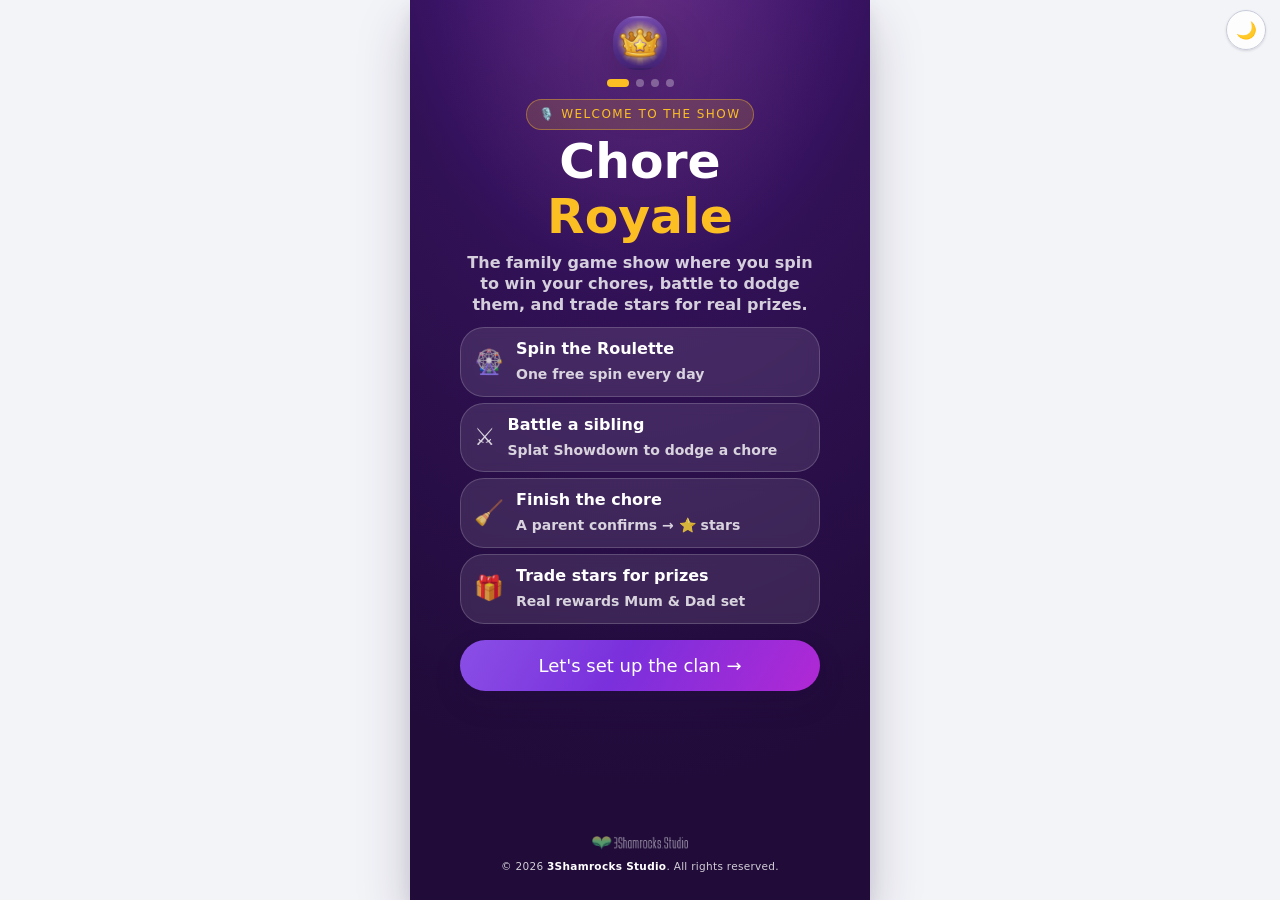
==== commit 2172f72e: "Advance: winning-wedge highlight, social share card + OG meta, onboarding logo motion, live season L" ====
--- a/index.html
+++ b/index.html
@@ -1,3818 +1,2005 @@
 <!DOCTYPE html>
-<html lang="en">
+<html lang="en" data-brand="choreroyale" data-mode="light">
 <head>
-<meta charset="UTF-8">
+<meta charset="utf-8">
+<meta name="viewport" content="width=device-width, initial-scale=1, viewport-fit=cover">
+<meta name="theme-color" content="#6a21c4">
+<title>Chore Royale™ — Spin · Battle · Win · The M Clan</title>
+<meta name="description" content="The family game show for chores. Spin the Chore Roulette to win your chores, battle a sibling in a live Splat Showdown to dodge them, and trade stars for real prizes. A parent referees. A 3Shamrocks Studio app.">
+<!-- Social share card -->
+<meta property="og:type" content="website">
+<meta property="og:site_name" content="Chore Royale">
+<meta property="og:title" content="Chore Royale — Spin · Battle · Win">
+<meta property="og:description" content="The family game show for chores. Spin to win your chores, battle to dodge them, trade stars for real prizes.">
+<meta property="og:url" content="https://3shamrocksstudio.github.io/chore-wars/">
+<meta property="og:image" content="https://3shamrocksstudio.github.io/chore-wars/assets/og.png">
+<meta property="og:image:width" content="1200">
+<meta property="og:image:height" content="630">
+<meta name="twitter:card" content="summary_large_image">
+<meta name="twitter:title" content="Chore Royale — Spin · Battle · Win">
+<meta name="twitter:description" content="The family game show for chores. Spin to win your chores, battle to dodge them, trade stars for real prizes.">
+<meta name="twitter:image" content="https://3shamrocksstudio.github.io/chore-wars/assets/og.png">
+<!-- Self-contained PWA. Online battles (opt-in) load supabase-js from jsdelivr + talk to *.supabase.co only when a parent enables it. No eval. -->
+<meta http-equiv="Content-Security-Policy" content="default-src 'self'; img-src 'self' data: blob:; style-src 'self' 'unsafe-inline' https://fonts.googleapis.com; font-src https://fonts.gstatic.com; script-src 'self' 'unsafe-inline' https://cdn.jsdelivr.net; connect-src 'self' https://*.supabase.co wss://*.supabase.co; base-uri 'none'">
 <link rel="manifest" href="manifest.json">
-<link rel="icon" type="image/png" sizes="32x32" href="assets/brand/favicon-32.png">
-<link rel="icon" type="image/png" sizes="16x16" href="assets/brand/favicon-16.png">
+<link rel="icon" type="image/png" href="assets/logo.png">
 <link rel="apple-touch-icon" href="assets/apple-touch-icon.png">
-<meta name="mobile-web-app-capable" content="yes">
-<meta name="apple-mobile-web-app-capable" content="yes">
-<meta name="apple-mobile-web-app-status-bar-style" content="black-translucent">
-<meta name="apple-mobile-web-app-title" content="Chore Royale">
-<meta property="og:image" content="https://3shamrocksstudio.github.io/chore-wars/assets/brand/lockup.jpg">
-<meta property="og:type" content="website">
-<meta name="viewport" content="width=device-width,initial-scale=1,viewport-fit=cover">
-<meta name="theme-color" content="#1B0B36">
-<title>Chore Royale — Make Chores Epic</title>
 <link rel="preconnect" href="https://fonts.googleapis.com">
 <link rel="preconnect" href="https://fonts.gstatic.com" crossorigin>
-<link href="https://fonts.googleapis.com/css2?family=Lilita+One&family=Fredoka:wght@500;600;700&family=Nunito:wght@600;700;800;900&display=swap" rel="stylesheet">
-<style>
-/* ═══ CHORE ROYALE — KNIGHT BRAND (tokens from Dave's knight logo) ═══
-   Royal violet = the armor + plate · Gold = crown, trims, beveled wordmark
-   Teal = the hero glow · Soap bubbles = success. See BRAND.md. */
-:root{
-  /* Royal violet ramp (armor + shield plate) */
-  --royal-950:#0c0419; --royal-900:#14072a; --royal-850:#1b0b36; --royal-800:#231045;
-  --royal-750:#2c1456; --royal-700:#3a1a70; --royal-600:#4f2296; --royal-500:#6a2fc0;
-  --royal-400:#8d55e0; --royal-300:#b493f2; --royal-200:#d9c9fb;
-  --ink:#2a0e4f;                 /* the dark violet outline around the gold wordmark */
-  /* Crown gold ramp (beveled wordmark) */
-  --gold-50:#fff8e1; --gold-200:#ffe79a; --gold-300:#ffd66b; --gold-400:#f4c04b;
-  --gold-500:#e8a93a; --gold-600:#c4841f; --gold-700:#8f5a17; --gold-900:#3b1d02;
-  /* Hero glow teal */
-  --teal-300:#8ff7e9; --teal-400:#3ee6cf; --teal-500:#17c4b0; --teal-700:#0a7377; --teal-900:#052a2a;
-  /* Villain (Balagan's mess) */
-  --mess-400:#ff8a9a; --mess-500:#f2557a;
-
-  /* Semantic */
-  --bg:var(--royal-900); --bg2:var(--royal-850); --bg3:var(--royal-750); --bg-card:var(--royal-800);
-  --bg-glass:rgba(27,11,54,.88);
-  --tx0:#ffffff; --tx1:#e6ddfa; --tx2:#c2b4e6; --tx3:#a593d0;
-  --border:rgba(180,147,242,.18); --border-bright:rgba(180,147,242,.36); --border-gold:rgba(244,192,75,.5);
-  --gold:var(--gold-400); --gold-lt:var(--gold-200); --gold-dk:var(--gold-600);
-  --teal:var(--teal-400); --teal-glow:rgba(62,230,207,.35);
-  --purple:var(--royal-500); --purple-glow:rgba(141,85,224,.45);
-  --red:var(--mess-400);
-  --success:var(--teal-400); --warning:var(--gold-300); --danger:#ff8091; --info:var(--royal-300);
-  /* Player accents (pills, podium) */
-  --jakob:#ffad7a; --dean:var(--teal-400); --dave:var(--royal-300);
-
-  --grad-gold:linear-gradient(180deg,#fff3c0 0%,#ffd66b 24%,#f4c04b 56%,#d9952b 100%);
-  --grad-royal:linear-gradient(180deg,#9a64ea 0%,#6a2fc0 52%,#4f2296 100%);
-  --grad-teal:linear-gradient(180deg,#a8fbef 0%,#3ee6cf 40%,#14a99a 100%);
-  --grad-plate:linear-gradient(180deg,rgba(74,34,140,.62) 0%,rgba(35,16,69,.92) 100%);
-  --scene:
-    radial-gradient(70% 34% at 50% -4%,rgba(23,196,176,.20) 0%,transparent 70%),
-    radial-gradient(110% 60% at 50% 0%,rgba(106,47,192,.42) 0%,transparent 72%),
-    linear-gradient(180deg,#1b0b36 0%,#14072a 55%,#0f0522 100%);
-  --sh-card:0 10px 26px rgba(6,0,18,.5);
-  --bevel-gold:inset 0 2px 0 rgba(255,255,255,.7),inset 0 -4px 0 rgba(143,90,23,.55);
-
-  --display:'Lilita One','Fredoka',system-ui,sans-serif;
-  --font:'Nunito','Fredoka',system-ui,sans-serif;
-  --mono:'Nunito','Fredoka',system-ui,sans-serif;
-  --s1:4px; --s2:8px; --s3:12px; --s4:20px; --s5:28px;
-  --r:18px; --r-sm:12px; --safe:env(safe-area-inset-bottom,16px);
-}
-*{box-sizing:border-box;margin:0;padding:0;-webkit-tap-highlight-color:transparent}
-html,body{height:100%;overflow:hidden;background:var(--bg)}
-body{position:relative} /* clip off-screen .screen panels here so mobile browsers don't widen the page */
-body{font-family:var(--font);color:var(--tx0);overscroll-behavior:none;background:var(--scene);
-  font-variant-numeric:tabular-nums;-webkit-font-smoothing:antialiased}
-button{font-family:inherit}
-:focus-visible{outline:3px solid var(--gold-300);outline-offset:2px}
-picture{display:contents}
-
-/* Gold beveled text — the wordmark look */
-.gold-text,.topbar-title,.clan-title,.section-title,.sovereign-name,.bd-title,.dw-title,.ob-title,.modal-title,.rankup-rank,.xp-pop-num{
-  background:linear-gradient(180deg,#fff6cf 0%,#ffd66b 38%,#f4c04b 62%,#c4841f 100%);
-  -webkit-background-clip:text;background-clip:text;-webkit-text-fill-color:transparent;color:var(--gold-300);
-  filter:drop-shadow(0 2px 0 var(--ink)) drop-shadow(0 0 1px var(--ink));
-}
-
-/* ── SCREEN SYSTEM ───────────────────────────────────────── */
-.screen{
-  position:absolute;inset:0;display:flex;flex-direction:column;
-  background:var(--scene);
-  transition:transform .35s cubic-bezier(.4,0,.2,1),opacity .35s;overflow:hidden;
-}
-.screen.hidden{transform:translateX(100%);opacity:0;pointer-events:none}
-.screen.exit{transform:translateX(-100%);opacity:0;pointer-events:none}
-/* Soap bubbles + sparkles drifting in the castle air */
-.screen::after{
-  content:'';position:absolute;inset:0;pointer-events:none;z-index:0;opacity:.55;
-  background-image:url("data:image/svg+xml,%3Csvg xmlns='http://www.w3.org/2000/svg' width='360' height='640'%3E%3Cdefs%3E%3CradialGradient id='b' cx='35%25' cy='30%25' r='70%25'%3E%3Cstop offset='0' stop-color='%23fff' stop-opacity='.55'/%3E%3Cstop offset='.18' stop-color='%23fff' stop-opacity='0'/%3E%3Cstop offset='.8' stop-color='%23b8f6ff' stop-opacity='.06'/%3E%3Cstop offset='1' stop-color='%23d9c9fb' stop-opacity='.45'/%3E%3C/radialGradient%3E%3C/defs%3E%3Cg fill='url(%23b)'%3E%3Ccircle cx='38' cy='120' r='9'/%3E%3Ccircle cx='330' cy='70' r='6'/%3E%3Ccircle cx='300' cy='300' r='12'/%3E%3Ccircle cx='24' cy='420' r='7'/%3E%3Ccircle cx='190' cy='560' r='5'/%3E%3Ccircle cx='342' cy='520' r='8'/%3E%3C/g%3E%3Cg fill='%23ffd66b' opacity='.7'%3E%3Cpath d='M120 40l1.5 4 4 1.5-4 1.5-1.5 4-1.5-4-4-1.5 4-1.5z'/%3E%3Cpath d='M250 210l1.2 3 3 1.2-3 1.2-1.2 3-1.2-3-3-1.2 3-1.2z'/%3E%3Cpath d='M80 300l1 2.5 2.5 1-2.5 1-1 2.5-1-2.5-2.5-1 2.5-1z'/%3E%3Cpath d='M300 600l1.2 3 3 1.2-3 1.2-1.2 3-1.2-3-3-1.2 3-1.2z'/%3E%3C/g%3E%3Cg fill='%23fff' opacity='.35'%3E%3Ccircle cx='200' cy='30' r='1'/%3E%3Ccircle cx='60' cy='220' r='1'/%3E%3Ccircle cx='280' cy='450' r='1'/%3E%3Ccircle cx='140' cy='380' r='1.2'/%3E%3C/g%3E%3C/svg%3E");
-  background-size:360px 640px;
-}
-.screen > *{position:relative;z-index:1;}
-
-/* ── SHARED COMPONENTS ───────────────────────────────────── */
-.topbar{
-  display:flex;align-items:center;justify-content:space-between;gap:10px;
-  padding:calc(env(safe-area-inset-top,0px) + 12px) 16px 10px;position:relative;z-index:10;
-}
-.topbar-title{font-family:var(--display);font-size:24px;letter-spacing:.02em;text-align:center;line-height:1.1;min-width:0}
-.back-btn{
-  width:40px;height:40px;border-radius:50%;flex-shrink:0;
-  background:radial-gradient(circle at 50% 35%,var(--royal-600),var(--royal-800));
-  border:2px solid var(--border-gold);box-shadow:0 3px 0 var(--ink),inset 0 1px 0 rgba(255,255,255,.18);
-  cursor:pointer;display:flex;align-items:center;justify-content:center;color:var(--gold-200);font-size:18px;font-weight:900;
-}
-.back-btn:active{transform:translateY(2px);box-shadow:0 1px 0 var(--ink)}
-.body{flex:1;overflow-y:auto;overflow-x:hidden;padding:0 16px 20px;scrollbar-width:thin;scrollbar-color:rgba(141,85,224,.45) transparent}
-
-/* Buttons — chunky, beveled like the wordmark */
-.btn{
-  width:100%;min-height:56px;padding:0 16px;border-radius:16px;border:2px solid var(--ink);cursor:pointer;
-  font-family:var(--display);font-size:20px;letter-spacing:.02em;color:#fff;line-height:1.1;
-  display:flex;align-items:center;justify-content:center;gap:8px;text-align:center;
-  transition:transform .12s,box-shadow .12s,filter .12s;-webkit-user-select:none;user-select:none;position:relative;
-}
-.btn:active{transform:translateY(3px)}
-.btn-orange,.btn-gold{
-  background:var(--grad-gold);color:var(--gold-900) !important;text-shadow:0 1px 0 rgba(255,248,225,.65);
-  box-shadow:var(--bevel-gold),0 5px 0 var(--ink),0 10px 22px rgba(244,192,75,.22);
-}
-.btn-orange:active,.btn-gold:active{box-shadow:var(--bevel-gold),0 2px 0 var(--ink),0 4px 10px rgba(244,192,75,.18)}
-.btn-purple{
-  background:var(--grad-royal);text-shadow:0 2px 0 rgba(30,8,60,.55);
-  box-shadow:inset 0 2px 0 rgba(255,255,255,.3),inset 0 -4px 0 rgba(30,8,60,.4),inset 0 0 0 1px rgba(255,214,107,.35),0 5px 0 var(--ink),0 10px 22px rgba(106,47,192,.3);
-}
-.btn-purple:active{box-shadow:inset 0 2px 0 rgba(255,255,255,.3),inset 0 -4px 0 rgba(30,8,60,.4),0 2px 0 var(--ink)}
-.btn-purple:disabled{filter:saturate(.4);cursor:not-allowed}
-.btn-teal{
-  background:var(--grad-teal);color:var(--teal-900);text-shadow:0 1px 0 rgba(255,255,255,.45);
-  box-shadow:inset 0 2px 0 rgba(255,255,255,.6),inset 0 -4px 0 rgba(10,115,119,.45),0 5px 0 var(--ink);
-}
-.btn-ghost{
-  background:linear-gradient(180deg,rgba(79,34,150,.5),rgba(44,20,86,.75));color:var(--tx1);
-  border:2px solid var(--border-bright);box-shadow:inset 0 1px 0 rgba(255,255,255,.1),0 4px 0 rgba(8,2,22,.7);
-}
-.btn-ghost:active{box-shadow:0 1px 0 rgba(8,2,22,.7)}
-.btn-ghost:disabled{opacity:.5;cursor:not-allowed}
-.pill{display:inline-flex;align-items:center;gap:5px;padding:5px 12px;border-radius:20px;font-family:var(--display);font-size:13px}
-
-/* ── BOTTOM NAV ──────────────────────────────────────────── */
-.bottom-nav{
-  display:flex;align-items:stretch;justify-content:space-around;
-  padding:8px 6px calc(8px + var(--safe));
-  background:linear-gradient(180deg,rgba(35,16,69,.96),rgba(20,7,42,.98));
-  border-top:2px solid rgba(244,192,75,.35);
-  box-shadow:0 -8px 24px rgba(6,0,18,.55);position:relative;z-index:10;
-}
-.nav-item{
-  flex:1;display:flex;flex-direction:column;align-items:center;gap:3px;cursor:pointer;padding:6px 2px 4px;border-radius:14px;
-  font-size:11px;font-weight:800;letter-spacing:.02em;color:var(--tx3);border:none;background:none;font-family:var(--font);
-  transition:color .15s,background .15s;position:relative;
-}
-.nav-item .ico{font-size:22px;line-height:1;position:relative;display:flex}
-.nav-item .ico svg{width:26px;height:26px;display:block}
-.nav-item.on{color:var(--gold-300);background:radial-gradient(60% 70% at 50% 30%,rgba(244,192,75,.16),transparent 75%)}
-.nav-item.on .ico svg{filter:drop-shadow(0 0 6px rgba(244,192,75,.55))}
-.nav-item.on::after{content:'';position:absolute;top:-10px;left:50%;width:9px;height:9px;transform:translateX(-50%) rotate(45deg);
-  background:var(--royal-400);border:2px solid var(--gold-300);border-radius:2px}
-.nav-badge{position:absolute;top:-5px;right:-12px;min-width:18px;height:18px;padding:0 5px;border-radius:9px;
-  background:var(--grad-gold);color:var(--gold-900);border:2px solid var(--ink);font-family:var(--font);font-size:10px;font-weight:900;line-height:14px;text-align:center}
-
-/* ═══ HOME — the castle ═══════════════════════════════════ */
-.home-header{padding:calc(env(safe-area-inset-top,0px) + 10px) 16px 10px;position:relative}
-.home-top{display:flex;align-items:center;justify-content:space-between;gap:10px;margin-bottom:10px}
-.brand-row{display:flex;align-items:center;gap:10px;min-width:0}
-.home-wordmark{width:92px;height:auto;flex-shrink:0;filter:drop-shadow(0 4px 8px rgba(6,0,18,.6))}
-.brand-row > div{min-width:0}
-.clan-title{font-family:var(--display);font-size:19px;letter-spacing:.01em;line-height:1.15;white-space:nowrap;overflow:hidden;text-overflow:ellipsis;max-width:100%;display:block}
-.clan-sub{font-size:12px;font-weight:700;color:var(--teal-300);margin-top:2px;white-space:nowrap}
-.streak-badge{
-  display:flex;align-items:center;gap:6px;flex-shrink:0;
-  background:linear-gradient(180deg,rgba(74,34,140,.7),rgba(35,16,69,.9));
-  border:2px solid var(--border-gold);border-radius:16px;padding:6px 11px;box-shadow:0 3px 0 var(--ink);
-}
-.streak-fire{font-size:18px}
-.streak-num{font-family:var(--display);font-size:20px;line-height:1;color:var(--gold-300)}
-.streak-lbl{font-size:10px;font-weight:800;color:var(--tx2);white-space:nowrap}
-
-/* Section headers: gem + gold title */
-.section-hd{display:flex;align-items:center;justify-content:space-between;margin:4px 0 10px;gap:10px}
-.section-title{font-family:var(--display);font-size:19px;letter-spacing:.02em;position:relative;padding-left:20px;display:flex;align-items:center;gap:6px}
-.section-title::before{
-  content:'';position:absolute;left:2px;top:50%;width:10px;height:10px;transform:translateY(-50%) rotate(45deg);
-  background:var(--royal-400);border:2px solid var(--gold-300);border-radius:2px;-webkit-text-fill-color:initial;
-}
-.section-title svg{width:20px;height:20px;flex-shrink:0}
-.section-link{font-size:13px;font-weight:800;color:var(--teal-300);cursor:pointer;padding:6px 0}
-
-/* SPIN ZONE — the quest hero banner with the knight */
-.spin-zone{
-  position:relative;overflow:hidden;border-radius:22px;padding:16px 16px 16px;margin-bottom:18px;
-  background:
-    radial-gradient(55% 80% at 82% 30%,rgba(62,230,207,.32) 0%,transparent 70%),
-    linear-gradient(160deg,var(--royal-600) 0%,var(--royal-800) 70%);
-  border:2px solid var(--border-gold);box-shadow:inset 0 0 0 2px var(--ink),var(--sh-card);
-}
-.spin-knight{position:absolute;right:-34px;top:-8px;height:132px;width:auto;pointer-events:none;
-  filter:drop-shadow(0 6px 10px rgba(6,0,18,.6))}
-.spin-copy{position:relative;z-index:1;padding-right:120px;min-height:84px;display:flex;flex-direction:column;justify-content:center;margin-bottom:12px}
-.spin-hint{font-family:var(--display);font-size:18px;line-height:1.15;color:#fff;text-shadow:0 2px 0 var(--ink);margin-bottom:4px}
-.spin-sub{font-size:12.5px;font-weight:700;color:var(--tx1);line-height:1.35}
-.spin-cta{
-  position:relative;z-index:1;width:100%;min-height:62px;border-radius:18px;border:2px solid var(--ink);cursor:pointer;
-  background:var(--grad-gold);font-family:var(--display);font-size:24px;letter-spacing:.02em;color:var(--gold-900);
-  text-shadow:0 1px 0 rgba(255,248,225,.65);display:flex;align-items:center;justify-content:center;gap:10px;padding:0 12px;
-  box-shadow:var(--bevel-gold),0 6px 0 var(--ink),0 12px 26px rgba(244,192,75,.3);
-  animation:spinPulse 3s ease-in-out infinite;transition:transform .12s;
-}
-.spin-cta:active{transform:translateY(4px);box-shadow:var(--bevel-gold),0 2px 0 var(--ink)}
-@keyframes spinPulse{
-  0%,100%{box-shadow:var(--bevel-gold),0 6px 0 var(--ink),0 12px 26px rgba(244,192,75,.25)}
-  50%{box-shadow:var(--bevel-gold),0 6px 0 var(--ink),0 12px 34px rgba(244,192,75,.5),0 0 40px rgba(62,230,207,.2)}
-}
-
-/* QUEST ROWS — small shield plates */
-.quest{
-  display:flex;align-items:center;gap:12px;background:var(--grad-plate);
-  border-radius:16px;padding:12px;margin-bottom:10px;border:1.5px solid var(--border);
-  box-shadow:inset 0 1px 0 rgba(255,255,255,.07),0 6px 16px rgba(6,0,18,.35);transition:border-color .15s,transform .12s;
-}
-.quest:active{border-color:var(--border-gold)}
-.quest-ico{
-  width:44px;height:44px;border-radius:50%;flex-shrink:0;display:flex;align-items:center;justify-content:center;font-size:22px;
-  background:radial-gradient(circle at 50% 35%,var(--royal-600),var(--royal-850));
-  border:2px solid rgba(244,192,75,.6);box-shadow:0 2px 0 var(--ink);
-}
-.quest-body{flex:1;min-width:0}
-.quest-name{font-size:15px;font-weight:800;color:var(--tx0);line-height:1.25}
-.quest-meta{font-size:12px;font-weight:700;color:var(--tx2);margin-top:2px;line-height:1.35}
-.quest-check{
-  width:32px;height:32px;border-radius:10px;border:2px solid var(--border-bright);flex-shrink:0;cursor:pointer;
-  display:flex;align-items:center;justify-content:center;font-weight:900;color:var(--gold-900);background:rgba(12,4,25,.35);
-}
-.quest-check.done{background:var(--grad-gold);border-color:var(--ink);box-shadow:var(--bevel-gold),0 0 12px rgba(244,192,75,.45)}
-
-/* WEEKLY VILLAIN CARD — Balagan's minion vs the family */
-.raid-card{
-  position:relative;overflow:hidden;border-radius:20px;padding:16px;margin-bottom:20px;
-  background:
-    radial-gradient(70% 90% at 100% 0%,rgba(242,85,122,.22) 0%,transparent 65%),
-    linear-gradient(160deg,var(--royal-700) 0%,var(--royal-850) 75%);
-  border:2px solid rgba(255,138,154,.45);box-shadow:inset 0 0 0 2px var(--ink),var(--sh-card);
-}
-.raid-label{font-size:13px;font-weight:900;color:var(--mess-400);margin-bottom:4px;line-height:1.3}
-.raid-name{font-family:var(--display);font-size:22px;color:#fff;margin-bottom:12px;text-shadow:0 2px 0 var(--ink)}
-.boss-bar{
-  height:16px;border-radius:10px;margin-bottom:8px;overflow:hidden;position:relative;
-  background:rgba(12,4,25,.7);border:2px solid var(--ink);box-shadow:inset 0 2px 4px rgba(0,0,0,.5);
-}
-.boss-fill{
-  height:100%;border-radius:8px;background:linear-gradient(90deg,var(--teal-400),var(--gold-300));
-  box-shadow:inset 0 2px 0 rgba(255,255,255,.45),0 0 12px rgba(62,230,207,.5);transition:width .6s cubic-bezier(.4,0,.2,1);
-}
-.raid-meta{display:flex;justify-content:space-between;align-items:center;gap:8px;flex-wrap:wrap}
-.raid-pct{font-family:var(--display);font-size:15px;color:var(--gold-300)}
-.raid-warriors{font-size:12px;font-weight:700;color:var(--tx2)}
-
-/* ═══ ROYAL WHEEL ════════════════════════════════════════ */
-.wheel-wrap{flex:1;display:flex;flex-direction:column;align-items:center;justify-content:center;padding:12px 20px 24px;position:relative}
-.wheel-wrap::before{content:'';position:absolute;width:min(360px,96vw);height:min(360px,96vw);top:50%;left:50%;transform:translate(-50%,-56%);
-  border-radius:50%;background:radial-gradient(circle,rgba(62,230,207,.28) 0%,rgba(106,47,192,.2) 45%,transparent 70%);pointer-events:none}
-.wheel-hint{font-family:var(--display);font-size:18px;color:var(--tx1);margin-bottom:14px;text-align:center;text-shadow:0 2px 0 var(--ink)}
-#wheel-svg{width:min(300px,80vw);height:min(300px,80vw);transition:transform 0s;
-  filter:drop-shadow(0 0 26px rgba(62,230,207,.35)) drop-shadow(0 12px 22px rgba(6,0,18,.7))}
-#wheel-svg.spinning{transition:transform 3.5s cubic-bezier(0.23,1,0.32,1)}
-.wheel-pointer{
-  width:34px;height:40px;margin-bottom:-18px;position:relative;z-index:2;
-  background:var(--grad-gold);clip-path:polygon(0 0,100% 0,50% 100%);
-  filter:drop-shadow(0 3px 0 var(--ink)) drop-shadow(0 0 8px rgba(244,192,75,.6));
-}
-.spin-btn{
-  margin-top:26px;width:min(260px,80vw);min-height:64px;border-radius:18px;border:2px solid var(--ink);cursor:pointer;
-  background:var(--grad-gold);font-family:var(--display);font-size:24px;color:var(--gold-900);
-  text-shadow:0 1px 0 rgba(255,248,225,.65);box-shadow:var(--bevel-gold),0 6px 0 var(--ink),0 12px 26px rgba(244,192,75,.3);
-  transition:transform .12s,box-shadow .12s;
-}
-.spin-btn:active{transform:translateY(4px);box-shadow:var(--bevel-gold),0 2px 0 var(--ink)}
-.spin-btn:disabled{filter:grayscale(.55) brightness(.8);cursor:not-allowed;animation:none}
-
-/* ═══ QUEST CARD (the chore) ═════════════════════════════ */
-.chore-hero{padding:0 4px 18px;text-align:center}
-.chore-emoji{
-  width:118px;height:118px;margin:4px auto 14px;border-radius:50%;display:flex;align-items:center;justify-content:center;
-  font-size:60px;line-height:1;position:relative;
-  background:radial-gradient(circle at 50% 35%,var(--royal-500),var(--royal-800) 75%);
-  border:4px solid var(--gold-400);box-shadow:0 0 0 4px var(--ink),0 0 36px rgba(62,230,207,.4),inset 0 -8px 16px rgba(6,0,18,.45);
-  animation:bounceIn .5s cubic-bezier(.36,2,.57,.9);
-}
-@keyframes bounceIn{0%{transform:scale(0)}80%{transform:scale(1.08)}100%{transform:scale(1)}}
-.chore-warrior{
-  display:inline-block;font-size:12px;font-weight:900;letter-spacing:.08em;color:var(--gold-900);margin-bottom:10px;
-  background:var(--grad-gold);border:2px solid var(--ink);border-radius:999px;padding:4px 14px;box-shadow:0 2px 0 var(--ink);
-}
-.chore-title{font-family:var(--display);font-size:30px;color:#fff;line-height:1.1;margin-bottom:10px;text-shadow:0 3px 0 var(--ink)}
-.chore-xp{
-  display:inline-flex;align-items:center;gap:6px;border-radius:999px;padding:6px 16px;
-  background:rgba(12,4,25,.5);border:2px solid var(--border-gold);font-family:var(--display);font-size:17px;color:var(--gold-300);
-}
-.chore-body{padding:0}
-.chore-desc{
-  background:var(--grad-plate);border:1.5px solid var(--border);border-radius:16px;padding:14px 16px;
-  font-size:15px;font-weight:700;color:var(--tx1);line-height:1.55;margin-bottom:14px;box-shadow:inset 0 1px 0 rgba(255,255,255,.07);
-}
-.chore-tips{margin-bottom:16px;background:rgba(12,4,25,.3);border-radius:16px;padding:4px 14px;border:1.5px solid var(--border)}
-.tip{display:flex;align-items:flex-start;gap:10px;padding:10px 0;border-bottom:1px solid var(--border);font-size:13.5px;font-weight:700;color:var(--tx1);line-height:1.45}
-.tip:last-child{border-bottom:none}
-.tip-ico{font-size:16px;flex-shrink:0;margin-top:1px}
-.chore-actions{padding:6px 16px calc(14px + var(--safe));display:flex;flex-direction:column;gap:12px}
-
-/* ═══ QUEST TIME / PHOTO PROOF ═══════════════════════════ */
-.proof-zone{flex:1;display:flex;flex-direction:column;align-items:center;justify-content:center;padding:12px 20px 24px;overflow-y:auto}
-.proof-mascot{width:min(250px,64vw);height:auto;margin:0 0 6px;filter:drop-shadow(0 8px 14px rgba(6,0,18,.6))}
-.proof-cheer{font-family:var(--display);font-size:18px;color:var(--tx1);text-shadow:0 2px 0 var(--ink);margin-bottom:14px;text-align:center}
-.proof-preview{
-  width:100%;max-width:320px;aspect-ratio:4/3;border-radius:20px;overflow:hidden;
-  border:3px dashed rgba(244,192,75,.55);display:flex;flex-direction:column;align-items:center;justify-content:center;
-  background:var(--grad-plate);margin-bottom:16px;cursor:pointer;transition:border-color .2s;
-}
-.proof-preview.has-photo{border-style:solid;border-color:var(--gold-400)}
-.proof-preview:active{transform:scale(.98)}
-.proof-ico{font-size:46px;margin-bottom:8px}
-.proof-lbl{font-family:var(--display);font-size:18px;color:var(--tx0)}
-.proof-sublbl{font-size:13px;font-weight:700;color:var(--tx2);margin-top:4px}
-#proof-img{width:100%;height:100%;object-fit:cover;display:none}
-.proof-note{font-size:13px;font-weight:700;color:var(--tx2);text-align:center;max-width:300px;line-height:1.55;margin-bottom:18px}
-.proof-actions{width:100%;max-width:340px;display:flex;flex-direction:column;gap:10px}
-
-/* ═══ VICTORY / REWARD ═══════════════════════════════════ */
-.reward-fireworks{position:absolute;inset:0;pointer-events:none;overflow:hidden}
-.spark{position:absolute;width:8px;height:8px;border-radius:50%;animation:sparkFly var(--dur,1.5s) ease-out var(--del,0s) both}
-@keyframes sparkFly{0%{transform:translate(0,0) scale(1);opacity:1}100%{transform:translate(var(--dx),var(--dy)) scale(0);opacity:0}}
-/* soap bubbles (success) */
-.bubble{
-  position:absolute;border-radius:50%;pointer-events:none;
-  background:radial-gradient(circle at 32% 28%,rgba(255,255,255,.9) 0 9%,rgba(255,255,255,0) 16%),
-             radial-gradient(circle,rgba(185,246,255,.14) 50%,rgba(230,220,255,.75) 72%,rgba(143,247,233,.7) 86%,rgba(255,255,255,0) 100%);
-  box-shadow:inset 0 0 6px rgba(255,255,255,.25);
-  animation:bubbleUp var(--dur,2.6s) cubic-bezier(.3,.6,.4,1) var(--del,0s) both;
-}
-@keyframes bubbleUp{
-  0%{transform:translate(0,0) scale(.2);opacity:0}
-  15%{opacity:1}
-  80%{opacity:.95}
-  100%{transform:translate(var(--dx,0),var(--dy,-260px)) scale(1);opacity:0}
-}
-.reward-body{flex:1;display:flex;flex-direction:column;align-items:center;justify-content:center;padding:16px 20px 20px;text-align:center;position:relative;z-index:1;overflow-y:auto}
-.reward-hero{position:relative;margin-bottom:6px}
-.reward-knight{width:min(240px,62vw);height:auto;display:block;filter:drop-shadow(0 0 28px rgba(62,230,207,.4)) drop-shadow(0 10px 14px rgba(6,0,18,.6));
-  animation:trophyBounce .6s .1s cubic-bezier(.36,2,.57,.9) both}
-.reward-trophy{
-  position:absolute;left:-6px;bottom:4px;width:58px;height:58px;border-radius:50%;font-size:30px;display:flex;align-items:center;justify-content:center;
-  background:radial-gradient(circle at 50% 35%,var(--royal-500),var(--royal-800));border:3px solid var(--gold-400);box-shadow:0 0 0 3px var(--ink);
-  animation:trophyBounce .6s .35s cubic-bezier(.36,2,.57,.9) both;
-}
-@keyframes trophyBounce{0%{transform:scale(0) rotate(-10deg)}100%{transform:scale(1) rotate(0)}}
-.reward-title{font-size:14px;font-weight:900;text-transform:uppercase;letter-spacing:.12em;color:var(--teal-300);margin-bottom:4px}
-.reward-chore{font-family:var(--display);font-size:26px;color:#fff;margin-bottom:14px;line-height:1.15;text-shadow:0 3px 0 var(--ink)}
-.xp-pop{
-  display:inline-flex;align-items:center;gap:10px;border-radius:22px;padding:8px 22px;margin-bottom:18px;
-  background:linear-gradient(180deg,rgba(74,34,140,.85),rgba(35,16,69,.95));border:3px solid var(--gold-400);
-  box-shadow:0 0 0 3px var(--ink),0 0 30px rgba(244,192,75,.25);animation:popIn .5s .4s cubic-bezier(.36,2,.57,.9) both;
-}
-@keyframes popIn{0%{transform:scale(0)}100%{transform:scale(1)}}
-.xp-pop-num{font-family:var(--display);font-size:40px;line-height:1}
-.xp-pop-lbl{font-family:var(--display);font-size:15px;color:var(--tx1);line-height:1.1;text-align:left;max-width:9ch}
-.reward-stats{display:grid;grid-template-columns:repeat(4,1fr);gap:8px;width:100%;max-width:360px;margin-bottom:20px}
-.rstat{background:var(--grad-plate);border:1.5px solid var(--border);border-radius:14px;padding:10px 4px;text-align:center}
-.rstat-n{font-family:var(--display);font-size:20px;color:var(--tx0);line-height:1.1}
-.rstat-l{font-size:10px;font-weight:800;color:var(--tx2);text-transform:uppercase;letter-spacing:.04em;margin-top:3px;line-height:1.2}
-.reward-actions{width:100%;max-width:340px;display:flex;flex-direction:column;gap:12px}
-
-/* ── RANK-UP TOAST ── */
-.rankup-toast{
-  position:fixed;bottom:118px;left:50%;transform:translateX(-50%) translateY(20px);z-index:900;pointer-events:none;opacity:0;
-  transition:opacity .3s,transform .3s;width:max-content;max-width:calc(100% - 32px);
-  background:linear-gradient(180deg,var(--royal-600),var(--royal-800));border:3px solid var(--gold-400);
-  border-radius:20px;padding:12px 22px;text-align:center;box-shadow:0 0 0 3px var(--ink),0 14px 36px rgba(6,0,18,.6);
-}
-.rankup-toast.show{opacity:1;transform:translateX(-50%) translateY(0)}
-.rankup-label{font-size:12px;font-weight:900;letter-spacing:.16em;color:var(--teal-300);text-transform:uppercase}
-.rankup-rank{font-family:var(--display);font-size:24px;margin-top:2px;line-height:1.15}
-
-/* ── WEEKLY CROWN (sovereign) ── */
-.sovereign-overlay,.boss-defeated-overlay{
-  position:fixed;inset:0;display:flex;flex-direction:column;align-items:center;justify-content:center;
-  padding:24px 20px;text-align:center;opacity:0;pointer-events:none;overflow:hidden;
-  background:radial-gradient(70% 45% at 50% 38%,rgba(62,230,207,.28) 0%,transparent 70%),radial-gradient(120% 80% at 50% 30%,#4f2296 0%,#1b0b36 55%,#0c0419 100%);
-}
-.sovereign-overlay{z-index:950;transition:opacity .4s}
-.sovereign-overlay.show,.boss-defeated-overlay.show{opacity:1;pointer-events:auto}
-.sovereign-crown-rain,.boss-kaboom{position:absolute;inset:0;pointer-events:none;overflow:hidden}
-.crown-particle{position:absolute;top:-40px;font-size:24px;animation:crownFall var(--fall-dur,3s) linear var(--fall-del,0s) both}
-@keyframes crownFall{0%{transform:translateY(0) rotate(0deg);opacity:1}100%{transform:translateY(110vh) rotate(360deg);opacity:0}}
-.sovereign-badge,.bd-roar{
-  font-size:13px;font-weight:900;letter-spacing:.16em;text-transform:uppercase;color:var(--gold-900);margin-bottom:10px;
-  background:var(--grad-gold);border:2px solid var(--ink);border-radius:999px;padding:5px 14px;box-shadow:0 3px 0 var(--ink);
-  animation:fadeSlideUp .6s .1s ease both;position:relative;z-index:2;
-}
-.sovereign-crown{font-size:60px;line-height:1;margin-bottom:-26px;position:relative;z-index:2;
-  animation:crownDrop .9s .5s cubic-bezier(.36,2.1,.57,.9) both;filter:drop-shadow(0 0 22px rgba(244,192,75,.8))}
-@keyframes crownDrop{0%{transform:translateY(-120px) scale(.4);opacity:0}100%{transform:translateY(0) scale(1);opacity:1}}
-.overlay-knight{width:min(250px,64vw);height:auto;position:relative;z-index:1;margin-bottom:6px;
-  filter:drop-shadow(0 0 30px rgba(62,230,207,.45)) drop-shadow(0 12px 16px rgba(6,0,18,.7));animation:fadeSlideUp .6s .2s ease both}
-.sovereign-name{font-family:var(--display);font-size:46px;line-height:1.05;margin-bottom:4px;animation:fadeSlideUp .6s .4s ease both;max-width:100%;overflow-wrap:anywhere}
-.sovereign-title{font-size:16px;font-weight:800;color:var(--tx1);margin-bottom:18px;animation:fadeSlideUp .6s .5s ease both}
-.sovereign-stats{display:grid;grid-template-columns:repeat(3,1fr);gap:10px;width:100%;max-width:330px;margin-bottom:22px;animation:fadeSlideUp .6s .6s ease both}
-.sov-stat{background:var(--grad-plate);border:2px solid var(--border-gold);border-radius:14px;padding:10px 6px}
-.sov-stat-n{font-family:var(--display);font-size:26px;color:var(--gold-300);line-height:1.1}
-.sov-stat-l{font-size:10px;font-weight:800;text-transform:uppercase;letter-spacing:.06em;color:var(--tx2);margin-top:3px}
-.sovereign-actions,.bd-actions{display:flex;flex-direction:column;gap:12px;width:100%;max-width:300px;animation:fadeSlideUp .6s .7s ease both;position:relative;z-index:2}
-@keyframes fadeSlideUp{0%{opacity:0;transform:translateY(20px)}100%{opacity:1;transform:translateY(0)}}
-
-/* ── VILLAIN BEATEN ── */
-.boss-defeated-overlay{z-index:960;transition:opacity .5s}
-.kaboom-particle{position:absolute;border-radius:50%;animation:kaboomFly var(--k-dur,1.5s) ease-out var(--k-del,0s) both}
-.kaboom-particle.bubble{animation:kaboomFly var(--k-dur,1.5s) ease-out var(--k-del,0s) both}
-@keyframes kaboomFly{0%{transform:translate(0,0) scale(.3);opacity:1}100%{transform:translate(var(--k-x),var(--k-y)) scale(1.1);opacity:0}}
-.bd-icon{position:absolute;left:-4px;bottom:14px;z-index:3;width:56px;height:56px;border-radius:50%;font-size:28px;display:flex;align-items:center;justify-content:center;
-  background:radial-gradient(circle at 50% 35%,var(--royal-500),var(--royal-800));border:3px solid var(--gold-400);box-shadow:0 0 0 3px var(--ink);animation:trophyBounce .6s .6s cubic-bezier(.36,2,.57,.9) both}
-.bd-title{font-family:var(--display);font-size:46px;line-height:1;margin-bottom:8px;animation:fadeSlideUp .6s .4s ease both}
-.bd-subtitle{font-size:16px;font-weight:700;color:var(--tx1);margin-bottom:18px;max-width:320px;line-height:1.45;animation:fadeSlideUp .6s .5s ease both}
-.bd-reward{background:var(--grad-plate);border:3px solid var(--gold-400);box-shadow:0 0 0 3px var(--ink);border-radius:18px;padding:14px 26px;margin-bottom:22px;animation:fadeSlideUp .6s .6s ease both}
-.bd-reward-label{font-size:12px;font-weight:900;color:var(--teal-300);letter-spacing:.14em;text-transform:uppercase;margin-bottom:4px}
-.bd-reward-name{font-family:var(--display);font-size:28px;color:#fff;text-shadow:0 2px 0 var(--ink)}
-
-/* Crown-the-champion button */
-.crown-btn{
-  width:100%;min-height:58px;padding:0 16px;border-radius:18px;border:2px solid var(--ink);cursor:pointer;margin-top:16px;
-  background:var(--grad-gold);font-family:var(--display);font-size:21px;color:var(--gold-900);text-shadow:0 1px 0 rgba(255,248,225,.65);
-  display:flex;align-items:center;justify-content:center;gap:10px;
-  box-shadow:var(--bevel-gold),0 5px 0 var(--ink),0 10px 24px rgba(244,192,75,.25);transition:transform .12s;
-}
-.crown-btn:active{transform:translateY(3px);box-shadow:var(--bevel-gold),0 2px 0 var(--ink)}
-
-/* ═══ RANKS / LEADERBOARD ═══════════════════════════════ */
-.lb-podium{display:flex;align-items:flex-end;justify-content:center;gap:10px;padding:26px 16px 0}
-.podium-spot{display:flex;flex-direction:column;align-items:center;gap:4px;min-width:0;flex:1;max-width:108px}
-.podium-av{
-  width:54px;height:54px;border-radius:50%;font-size:28px;display:flex;align-items:center;justify-content:center;position:relative;
-  background:radial-gradient(circle at 50% 35%,var(--royal-500),var(--royal-800));border:3px solid var(--royal-300);box-shadow:0 0 0 3px var(--ink);
-}
-.podium-1 .podium-av{width:66px;height:66px;font-size:34px;border-color:var(--gold-400);box-shadow:0 0 0 3px var(--ink),0 0 24px rgba(244,192,75,.5)}
-.podium-1 .podium-av::before{content:'👑';position:absolute;top:-26px;font-size:26px;filter:drop-shadow(0 2px 0 var(--ink))}
-.podium-name{font-family:var(--display);font-size:15px;color:var(--tx0);max-width:100%;overflow:hidden;text-overflow:ellipsis;white-space:nowrap;margin-top:4px}
-.podium-xp{font-size:13px;font-weight:900;color:var(--tx2)}
-.podium-block{
-  width:100%;display:flex;align-items:center;justify-content:center;border-radius:14px 14px 0 0;
-  font-family:var(--display);font-size:28px;color:#fff;text-shadow:0 2px 0 var(--ink);
-  background:linear-gradient(180deg,var(--royal-500),var(--royal-750));border:2px solid var(--ink);border-bottom:none;
-  box-shadow:inset 0 3px 0 rgba(255,255,255,.2);
-}
-.podium-1 .podium-block{height:96px;background:linear-gradient(180deg,#ffe79a,#f4c04b 40%,#c4841f);color:var(--gold-900);text-shadow:0 1px 0 rgba(255,248,225,.6)}
-.podium-2 .podium-block{height:72px;background:linear-gradient(180deg,#d9c9fb,#8d55e0 60%,#4f2296)}
-.podium-3 .podium-block{height:54px;background:linear-gradient(180deg,#8ff7e9,#3ee6cf 55%,#17c4b0);color:var(--teal-900);text-shadow:0 1px 0 rgba(255,255,255,.5)}
-.podium-1 .podium-xp{color:var(--gold-300)}
-.lb-divider{height:3px;background:linear-gradient(90deg,transparent,var(--gold-400),transparent);opacity:.7}
-.lb-list{padding:16px 16px 4px}
-.lb-row{
-  display:flex;align-items:center;gap:12px;padding:10px 12px;margin-bottom:10px;border-radius:16px;
-  background:var(--grad-plate);border:1.5px solid var(--border);box-shadow:inset 0 1px 0 rgba(255,255,255,.07);
-}
-.lb-row:first-child{border-color:var(--border-gold);box-shadow:inset 0 0 0 1px rgba(244,192,75,.25),0 0 18px rgba(244,192,75,.12)}
-.lb-rank{width:26px;font-family:var(--display);font-size:18px;color:var(--tx2);text-align:center;flex-shrink:0}
-.lb-av{width:40px;height:40px;border-radius:50%;flex-shrink:0;display:flex;align-items:center;justify-content:center;font-size:22px;
-  background:radial-gradient(circle at 50% 35%,var(--royal-600),var(--royal-850));border:2px solid rgba(180,147,242,.5)}
-.lb-info{flex:1;min-width:0}
-.lb-name{font-family:var(--display);font-size:18px;color:var(--tx0);white-space:nowrap;overflow:hidden;text-overflow:ellipsis}
-.lb-streak{font-size:12px;font-weight:700;color:var(--tx2);margin-top:1px}
-.lb-xp{font-family:var(--display);font-size:22px;color:var(--tx1)}
-.lb-row:nth-child(1) .lb-xp{color:var(--gold-300)}
-.prize-card{background:var(--grad-plate);border:2px solid var(--border-gold);border-radius:18px;padding:14px 16px;text-align:center;box-shadow:inset 0 0 0 2px var(--ink)}
-.prize-title{font-family:var(--display);font-size:18px;color:var(--gold-300);margin-bottom:4px}
-.prize-desc{font-size:13.5px;font-weight:700;color:var(--tx1);line-height:1.45}
-.prize-bar{margin-top:10px;height:14px;background:rgba(12,4,25,.7);border:2px solid var(--ink);border-radius:8px;overflow:hidden}
-#lb-boss-fill{width:0%;height:100%;background:linear-gradient(90deg,var(--teal-400),var(--gold-300));border-radius:6px;transition:width .8s;box-shadow:inset 0 2px 0 rgba(255,255,255,.4)}
-#lb-boss-text{font-size:13px;font-weight:700;color:var(--tx2);margin-top:6px;line-height:1.4}
-
-/* Flash between screens */
-.transition-overlay{position:fixed;inset:0;background:var(--royal-500);z-index:1000;opacity:0;pointer-events:none;transition:opacity .2s}
-.transition-overlay.flash{opacity:1}
-
-/* ═══ PARENT GATE (PIN) ════════════════════════════════ */
-.pin-zone{flex:1;display:flex;flex-direction:column;align-items:center;justify-content:center;padding:var(--s3) var(--s4) var(--s4)}
-.pin-crest{width:84px;height:84px;border-radius:50%;object-fit:cover;object-position:50% 12%;margin-bottom:10px;
-  border:3px solid var(--gold-400);box-shadow:0 0 0 3px var(--ink),0 0 26px rgba(62,230,207,.35);background:var(--royal-700)}
-.pin-title{font-family:var(--display);font-size:26px;color:#fff;margin-bottom:var(--s1);text-align:center;text-shadow:0 2px 0 var(--ink)}
-.pin-sub{font-size:14px;font-weight:700;color:var(--tx2);margin-bottom:var(--s4);text-align:center;max-width:30ch;line-height:1.45}
-.pin-dots{display:flex;gap:14px;margin-bottom:var(--s4)}
-.pin-dot{width:18px;height:18px;transform:rotate(45deg);border-radius:4px;border:2px solid var(--royal-300);background:rgba(12,4,25,.5);transition:background .15s,border-color .15s}
-.pin-dot.filled{background:var(--grad-gold);border-color:var(--ink);box-shadow:0 0 10px rgba(244,192,75,.6)}
-.pin-pad{display:grid;grid-template-columns:repeat(3,1fr);gap:12px;width:min(280px,82vw)}
-.pin-key{height:62px;border-radius:50%/50%;border-radius:999px;
-  background:radial-gradient(circle at 50% 30%,var(--royal-600),var(--royal-800));border:2px solid rgba(180,147,242,.4);
-  box-shadow:0 4px 0 var(--ink),inset 0 1px 0 rgba(255,255,255,.18);
-  color:#fff;font-family:var(--display);font-size:26px;cursor:pointer;display:flex;align-items:center;justify-content:center;transition:transform .1s}
-.pin-key:active{transform:translateY(3px);box-shadow:0 1px 0 var(--ink);border-color:var(--gold-400)}
-.pin-key.del{font-size:20px;color:var(--gold-200)}
-.pin-result{margin-top:var(--s3);font-size:14px;font-weight:800;min-height:20px;text-align:center}
-.pin-result.ok{color:var(--teal-300)}
-.pin-result.err{color:var(--danger)}
-.pin-hint{margin-top:var(--s3);font-size:13px;font-weight:700;color:var(--tx2);cursor:pointer;text-decoration:underline;text-align:center;padding:6px}
-
-/* ── PLUS (premium) ── */
-.premium-badge{display:inline-flex;align-items:center;gap:4px;margin-left:6px;vertical-align:middle;background:var(--grad-gold);color:var(--gold-900);
-  -webkit-text-fill-color:var(--gold-900);font-family:var(--font);font-size:10px;font-weight:900;letter-spacing:.08em;padding:3px 8px;border-radius:50px;border:1.5px solid var(--ink)}
-#upgrade-banner{display:none !important}  /* one player per phone: no "unlock players" upsell */
-.upgrade-banner{
-  border-radius:18px;padding:12px 14px;margin:0 0 14px;display:flex;align-items:center;justify-content:space-between;gap:12px;cursor:pointer;
-  background:radial-gradient(60% 120% at 100% 50%,rgba(244,192,75,.22),transparent 70%),linear-gradient(160deg,var(--royal-600),var(--royal-800));
-  border:2px solid var(--border-gold);box-shadow:inset 0 0 0 2px var(--ink);
-}
-#appr-banner{background:radial-gradient(60% 120% at 100% 50%,rgba(62,230,207,.25),transparent 70%),linear-gradient(160deg,var(--royal-600),var(--royal-800));border-color:rgba(62,230,207,.6)}
-.ub-text{font-size:14px;font-weight:900;color:#fff;line-height:1.35}
-.ub-price{font-size:12px;color:var(--tx1);margin-top:2px;font-weight:700}
-.ub-btn{background:var(--grad-gold);color:var(--gold-900);font-family:var(--display);font-size:15px;padding:8px 16px;border-radius:50px;white-space:nowrap;
-  border:2px solid var(--ink);box-shadow:var(--bevel-gold),0 3px 0 var(--ink)}
-.modal-bg{position:fixed;inset:0;background:rgba(8,2,22,.82);backdrop-filter:blur(4px);-webkit-backdrop-filter:blur(4px);z-index:200;display:flex;align-items:center;justify-content:center;padding:20px}
-.modal-bg.hidden{display:none}
-.modal-box{
-  background:radial-gradient(80% 40% at 50% 0%,rgba(62,230,207,.18),transparent 70%),linear-gradient(180deg,var(--royal-700),var(--royal-850));
-  border:3px solid var(--gold-400);box-shadow:0 0 0 3px var(--ink),0 24px 60px rgba(6,0,18,.7);
-  border-radius:24px;padding:22px 20px;width:100%;max-width:340px;text-align:center;max-height:calc(100% - 20px);overflow-y:auto;
-}
-.modal-crest{width:150px;height:auto;margin:-6px auto 6px;display:block}
-.modal-title{font-family:var(--display);font-size:24px;margin-bottom:6px}
-.modal-sub{font-size:14px;color:var(--tx1);line-height:1.55;margin-bottom:18px}
-.modal-price{font-family:var(--display);font-size:30px;color:#fff;margin-bottom:4px;text-shadow:0 2px 0 var(--ink)}
-.modal-price-sub{font-size:13px;font-weight:700;color:var(--tx2);margin-bottom:16px;line-height:1.45}
-.modal-features{text-align:left;margin-bottom:18px;list-style:none;display:flex;flex-direction:column;gap:8px;background:rgba(12,4,25,.35);border-radius:14px;padding:12px 14px;border:1.5px solid var(--border)}
-.modal-features li{font-size:14px;font-weight:700;color:var(--tx1);display:flex;align-items:center;gap:10px}
-.modal-features li::before{content:'';width:8px;height:8px;flex-shrink:0;transform:rotate(45deg);background:var(--gold-400);border:1.5px solid var(--ink);border-radius:1px}
-.modal-wa-btn{
-  width:100%;min-height:52px;background:linear-gradient(180deg,#3fe07f,#1fae5a);color:#04210f;border:2px solid var(--ink);border-radius:16px;
-  font-family:var(--display);font-size:18px;cursor:pointer;display:flex;align-items:center;justify-content:center;gap:8px;margin-bottom:12px;
-  box-shadow:inset 0 2px 0 rgba(255,255,255,.45),0 4px 0 var(--ink);
-}
-.modal-wa-btn:active{transform:translateY(2px);box-shadow:0 2px 0 var(--ink)}
-.modal-code-row{display:flex;gap:8px;margin-bottom:8px}
-.modal-code-input{flex:1;height:48px;padding:0 14px;background:var(--royal-950);border:2px solid var(--border-bright);color:var(--tx0);font-family:var(--display);font-size:18px;letter-spacing:.2em;text-align:center;border-radius:12px}
-.modal-code-btn{height:48px;padding:0 18px;background:var(--grad-gold);color:var(--gold-900);font-weight:900;border:2px solid var(--ink);border-radius:12px;cursor:pointer}
-.modal-close{font-size:14px;font-weight:800;color:var(--tx2);cursor:pointer;text-decoration:underline;padding:8px;display:inline-block}
-.modal-result{font-size:13px;font-weight:700;min-height:18px;text-align:center;margin-bottom:8px}
-.modal-result.ok{color:var(--teal-300)} .modal-result.err{color:var(--danger)}
-.premium-star{color:var(--gold)}
+<link href="https://fonts.googleapis.com/css2?family=Fredoka:wght@400;500;600;700&family=Nunito:wght@400;600;700;800;900&display=swap" rel="stylesheet">
+<!-- ===== 3S DESIGN SYSTEM (3SDS) v3.1.0 — inlined as labelled sections for this single-file PWA, per INTEGRATION.md. data-brand="choreroyale" + data-mode drive everything. ===== -->
+<!-- 3SDS LAYER 0+2 · tokens.css (shared engineering standard, unchanged) -->
+<style id="ds-tokens">
+/* ============================================================================
+   3SHAMROCKS STUDIO — TOKEN ARCHITECTURE  (the framework, not a fixed look)
+   v3.0 · LOCKED CANONICAL · © 2026 3Shamrocks Studio. All rights reserved.
+   Change policy: this contract is versioned. Adding a token or a [data-brand]
+   block is a minor bump; renaming/removing a Layer-2 semantic token is a MAJOR
+   bump and requires updating every product. See CHANGELOG.md + COMPLIANCE.md.
+   ----------------------------------------------------------------------------
+   This file is the studio's ENGINEERING STANDARD. It does NOT impose a palette.
+   It defines the *structure* every 3S product shares, and the *knobs* each
+   product's brand sets to generate its own distinct world.
+
+   LAYER 0  PRIMITIVES   — universal scales (spacing, type sizes, breakpoints,
+                           elevation formula, motion curves). Same for every
+                           product → shared studio craftsmanship.
+   LAYER 1  BRAND        — the per-product knobs: brand color ramp, neutral tint,
+                           fonts, radius personality, motion feel. Set ONE block
+                           per product → the whole UI re-generates.
+   LAYER 2  SEMANTIC     — meaning aliases (bg, surface, text, accent…) computed
+                           from Layer 1 + light/dark. Identical code everywhere;
+                           different output per brand.
+
+   A new product = one Layer-1 block. Components (Layer 3) never change.
+   The :root defaults below ARE the 3Shamrocks Studio house brand.
+   ============================================================================ */
+
+:root {
+  /* ===================== LAYER 0 — PRIMITIVES (universal) ================= */
+
+  /* Type SIZE scale — 1.250 major third, 16px base. Sizes are shared; the
+     FONT FAMILIES that fill them are a brand knob (Layer 1). */
+  --text-xs: .75rem;  --text-sm: .875rem; --text-base: 1rem;  --text-lg: 1.125rem;
+  --text-xl: 1.25rem; --text-2xl: 1.5rem; --text-3xl: 1.953rem; --text-4xl: 2.441rem;
+  --text-5xl: 3.052rem; --text-6xl: 3.815rem; --text-7xl: 4.768rem;
+
+  --weight-regular: 400; --weight-medium: 500; --weight-semibold: 600; --weight-bold: 700;
+  --leading-tight: 1.14; --leading-snug: 1.3; --leading-normal: 1.55; --leading-relaxed: 1.7;
+  --tracking-tight: -.02em; --tracking-normal: 0; --tracking-wide: .04em; --tracking-caps: .12em;
+
+  /* Spacing — 4px base ramp (shared rhythm) */
+  --space-0: 0; --space-1: .25rem; --space-2: .5rem; --space-3: .75rem; --space-4: 1rem;
+  --space-5: 1.5rem; --space-6: 2rem; --space-7: 2.5rem; --space-8: 3rem; --space-9: 4rem; --space-10: 6rem;
+
+  --container: 1180px;
+
+  /* ===================== LAYER 1 — BRAND KNOBS (per product) ==============
+     The :root values here are the 3S HOUSE brand. Every other product
+     overrides this same set of knobs in brands.css. */
+
+  /* — fonts — */
+  --font-display: "Space Grotesk", system-ui, sans-serif;
+  --font-body:    "Inter", system-ui, -apple-system, sans-serif;
+  --font-hebrew:  "Heebo", "Inter", system-ui, sans-serif;
+  --font-mono:    "JetBrains Mono", ui-monospace, monospace;
+  --display-weight: 700;
+  --display-tracking: var(--tracking-tight);
+
+  /* — brand color ramp (the hero hue) — */
+  --brand-50: #eeecfb; --brand-100: #dcd8f6; --brand-200: #bcb4ee; --brand-300: #9a8ee4;
+  --brand-400: #7a6bd8; --brand-500: #5f4fcc; --brand-600: #4f41b8; --brand-700: #43388b;
+  --brand-800: #2e2a63; --brand-900: #1d1c42; --brand-950: #121233;
+  /* — signature / secondary accent (optional second colour) — */
+  --signature-400: #52cc7a; --signature-500: #2aa765; --signature-600: #18895b;
+  --brand-gradient: linear-gradient(120deg, var(--brand-500) 0%, var(--signature-500) 100%);
+  --brand-contrast: #ffffff;     /* text colour that sits on --brand-500/600 */
+
+  /* — neutral world: ONE tint knob drives the whole grey ramp — */
+  --tint: #2d3f54;               /* hue mixed into the neutrals */
+  --tint-amt: 9%;                /* 0% = pure grey, higher = more brand-tinted */
+
+  /* — radius personality: ONE unit drives all radii — */
+  --radius-unit: 11px;           /* sharp≈4 · medium≈10 · round≈16 · pillowy≈22 */
+
+  /* — motion personality — */
+  --ease: cubic-bezier(.2, 0, 0, 1);
+  --ease-spring: cubic-bezier(.34, 1.4, .5, 1);
+  --dur-scale: 1;                /* <1 snappier, >1 softer */
+
+  /* — elevation strength — */
+  --shadow-color: 16 23 41;      /* rgb channels of the shadow tint */
+  --shadow-strength: 1;
+}
+
+/* ===================== DERIVED (do not edit per brand) ==================
+   Re-declared on :root AND on every [data-brand] scope. Custom properties
+   resolve their var() references at the element where they're DECLARED, so
+   deriving only at :root would freeze these for sub-brands. Re-declaring here
+   lets each branded scope regenerate its neutrals / radii / motion from its
+   OWN Layer-1 knobs. */
+:root, [data-brand] {
+  /* neutral ramp generated from --tint + --tint-amt */
+  --n-0:   #ffffff;
+  --n-25:  color-mix(in srgb, var(--tint) calc(var(--tint-amt) * .35), #f8fafc);
+  --n-50:  color-mix(in srgb, var(--tint) calc(var(--tint-amt) * .5),  #f1f4f8);
+  --n-100: color-mix(in srgb, var(--tint) calc(var(--tint-amt) * .7),  #e6eaf0);
+  --n-200: color-mix(in srgb, var(--tint) var(--tint-amt),             #d3d9e2);
+  --n-300: color-mix(in srgb, var(--tint) var(--tint-amt),             #b4bdca);
+  --n-400: color-mix(in srgb, var(--tint) var(--tint-amt),             #8893a4);
+  --n-500: color-mix(in srgb, var(--tint) var(--tint-amt),             #626d7e);
+  --n-600: color-mix(in srgb, var(--tint) var(--tint-amt),             #485160);
+  --n-700: color-mix(in srgb, var(--tint) calc(var(--tint-amt) * 1.4), #333b48);
+  --n-800: color-mix(in srgb, var(--tint) calc(var(--tint-amt) * 1.7), #212732);
+  --n-900: color-mix(in srgb, var(--tint) calc(var(--tint-amt) * 2),   #161b24);
+  --n-950: color-mix(in srgb, var(--tint) calc(var(--tint-amt) * 2.4), #0d111a);
+
+  /* radii from the unit */
+  --radius-xs:  calc(var(--radius-unit) * .45);
+  --radius-sm:  var(--radius-unit);
+  --radius-md:  calc(var(--radius-unit) * 1.5);
+  --radius-lg:  calc(var(--radius-unit) * 2.3);
+  --radius-xl:  calc(var(--radius-unit) * 3.4);
+  --radius-2xl: calc(var(--radius-unit) * 4.6);
+  --radius-pill: 999px;
+
+  /* durations from the scale */
+  --dur-fast: calc(120ms * var(--dur-scale));
+  --dur-base: calc(200ms * var(--dur-scale));
+  --dur-slow: calc(320ms * var(--dur-scale));
+
+  /* elevation from the colour + strength */
+  --shadow-xs: 0 1px 2px rgb(var(--shadow-color) / calc(.06 * var(--shadow-strength)));
+  --shadow-sm: 0 1px 3px rgb(var(--shadow-color) / calc(.10 * var(--shadow-strength))), 0 1px 2px rgb(var(--shadow-color) / calc(.06 * var(--shadow-strength)));
+  --shadow-md: 0 4px 12px rgb(var(--shadow-color) / calc(.12 * var(--shadow-strength))), 0 2px 4px rgb(var(--shadow-color) / calc(.06 * var(--shadow-strength)));
+  --shadow-lg: 0 12px 28px rgb(var(--shadow-color) / calc(.16 * var(--shadow-strength))), 0 4px 8px rgb(var(--shadow-color) / calc(.06 * var(--shadow-strength)));
+  --shadow-xl: 0 24px 50px rgb(var(--shadow-color) / calc(.22 * var(--shadow-strength))), 0 8px 16px rgb(var(--shadow-color) / calc(.08 * var(--shadow-strength)));
+
+  --focus-ring: 0 0 0 3px color-mix(in srgb, var(--accent) 45%, transparent);
+}
+
+/* ============================================================================
+   LAYER 2 — SEMANTIC TOKENS
+   Same code for every product. Reads Layer 1, re-maps for light & dark.
+   Product code should reference THESE, never the primitives.
+   ============================================================================ */
+:root, [data-mode="light"], [data-brand] {
+  color-scheme: light;
+  --bg: var(--n-25); --bg-subtle: var(--n-50);
+  --surface: var(--n-0); --surface-raised: var(--n-0); --surface-sunken: var(--n-50);
+  --overlay: rgb(var(--shadow-color) / .45);
+
+  --text: var(--n-900); --text-secondary: var(--n-600); --text-muted: var(--n-500);
+  --text-on-accent: var(--brand-contrast); --text-inverse: var(--n-0);
+
+  --border: var(--n-200); --border-strong: var(--n-300); --border-subtle: var(--n-100);
+  --field-bg: var(--n-0); --field-border: var(--n-300);
+
+  --accent: var(--brand-600); --accent-hover: var(--brand-700);
+  --accent-soft: var(--brand-50); --accent-text: var(--brand-700);
+  --accent-gradient: var(--brand-gradient);
+
+  /* semantic states — a shared AA-safe baseline; brands may override hues */
+  --success: #16a34a; --success-bg: #dcfce7; --success-fg: #15803d;
+  --warning: #f59e0b; --warning-bg: #fef3c7; --warning-fg: #b45309;
+  --danger:  #e5484d; --danger-bg:  #fee2e2; --danger-fg:  #c4373c;
+  --info:    #3b82f6; --info-bg:    #dbeafe; --info-fg:    #2563eb;
+
+  /* role aliases (the studio's role vocabulary) — safe≡success, caution≡warning.
+     Lazy substitution means these track any [data-mode]/[data-brand] override of
+     the underlying state automatically. Reference whichever name reads clearest. */
+  --safe: var(--success); --safe-bg: var(--success-bg); --safe-fg: var(--success-fg);
+  --caution: var(--warning); --caution-bg: var(--warning-bg); --caution-fg: var(--warning-fg);
+}
+
+[data-mode="dark"] {
+  color-scheme: dark;
+  --bg: var(--n-950); --bg-subtle: var(--n-900);
+  --surface: var(--n-850, var(--n-900)); --surface-raised: var(--n-800); --surface-sunken: var(--n-900);
+  --overlay: rgb(4 7 14 / .66);
+
+  --text: var(--n-50); --text-secondary: var(--n-300);
+  /* muted lifted to clear WCAG AA (≥4.5:1) on raised dark surfaces — n-400 alone
+     measured 4.17:1 on --n-800; this 50/50 mix measures ≥5.3:1 everywhere. */
+  --text-muted: color-mix(in srgb, var(--n-400) 50%, var(--n-300));
+  --text-on-accent: var(--brand-contrast); --text-inverse: var(--n-950);
+
+  --border: color-mix(in srgb, var(--n-300) 16%, transparent);
+  --border-strong: color-mix(in srgb, var(--n-300) 28%, transparent);
+  --border-subtle: color-mix(in srgb, var(--n-300) 9%, transparent);
+  --field-bg: var(--n-900); --field-border: color-mix(in srgb, var(--n-300) 22%, transparent);
+
+  --accent: var(--brand-400); --accent-hover: var(--brand-300);
+  --accent-soft: color-mix(in srgb, var(--brand-500) 20%, transparent); --accent-text: var(--brand-300);
+  --accent-gradient: var(--brand-gradient);
+
+  --success: #34d399; --success-bg: color-mix(in srgb, #16a34a 22%, var(--n-900)); --success-fg: #34d399;
+  --warning: #fbbf24; --warning-bg: color-mix(in srgb, #f59e0b 22%, var(--n-900)); --warning-fg: #fbbf24;
+  --danger:  #f87171; --danger-bg:  color-mix(in srgb, #e5484d 24%, var(--n-900)); --danger-fg:  #f87171;
+  --info:    #60a5fa; --info-bg:    color-mix(in srgb, #3b82f6 24%, var(--n-900)); --info-fg:    #60a5fa;
+
+  --shadow-color: 0 0 0;
+  --shadow-md: 0 4px 12px rgb(0 0 0 / .4), 0 2px 4px rgb(0 0 0 / .3);
+  --shadow-lg: 0 12px 28px rgb(0 0 0 / .5), 0 4px 8px rgb(0 0 0 / .3);
+  --shadow-xl: 0 24px 50px rgb(0 0 0 / .6), 0 8px 16px rgb(0 0 0 / .4);
+}
+
+@media (prefers-reduced-motion: reduce) {
+  :root { --dur-scale: 0.001; }
+}
+</style>
+<!-- 3SDS LAYER 1 · Chore Royale brand — the ONE Layer-1 block this product owns -->
+<style id="ds-brand">
+/* ============================================================================
+   CHORE ROYALE™  —  the family chore game show
+   World: vibrant royale-violet + game-show gold · round & bouncy · spotlight pop
+   Audience: kids 4–18 + parents. Feeling: a TV game show in your hand — fun,
+   fair, never babyish. Type: Fredoka (rounded, bubbly display) + Nunito (body).
+   AA measured: white on accent 7.99 (light) / 4.84 (dark); accent-text 9.26.
+   ============================================================================ */
+[data-brand="choreroyale"] {
+  --font-display: "Fredoka", system-ui, sans-serif;
+  --font-body: "Nunito", system-ui, sans-serif;
+  --display-weight: 600;
+  --display-tracking: 0;
+
+  /* hero hue: royale violet (the spotlight) */
+  --brand-50:#f6f1ff; --brand-100:#ece0ff; --brand-200:#d8c0ff; --brand-300:#bd95fb;
+  --brand-400:#8a4fe6; --brand-500:#7a30dc; --brand-600:#6a21c4; --brand-700:#561b9e;
+  --brand-800:#431679; --brand-900:#311155; --brand-950:#200b39;
+  /* signature: game-show gold (stars, crown, lights) */
+  --signature-400:#fbbf24; --signature-500:#f59e0b; --signature-600:#d97f08;
+  --brand-gradient: linear-gradient(120deg,#8a4fe6 0%,#7a30dc 45%,#c026d3 115%);
+  --brand-contrast:#ffffff;
+
+  --tint:#3b2d63; --tint-amt:8%;          /* violet-tinted neutrals */
+  --radius-unit:16px;                      /* round, playful (sm 16 · md 24 · lg 37) */
+  --ease-spring: cubic-bezier(.34,1.6,.5,1);
+  --dur-scale:1.1;                         /* a touch bouncy, game-show energy */
+  --shadow-color: 36 20 64;                /* violet-tinted elevation */
+}
+[data-brand="choreroyale"][data-mode="dark"],
+[data-brand="choreroyale"] [data-mode="dark"] { --tint:#2c1e4f; --tint-amt:16%; }
+</style>
+<!-- 3SDS LAYER 3 · components.css (shared component patterns, unchanged) -->
+<style id="ds-components">
+/* ============================================================================
+   3SHAMROCKS STUDIO — SHARED COMPONENT PATTERNS  (Layer 3)
+   Token-driven only. These patterns are identical across every product; the
+   product's brand (Layer 1) decides how they LOOK. Light & dark aware.
+   ============================================================================ */
+
+*, *::before, *::after { box-sizing: border-box; }
+html { -webkit-text-size-adjust: 100%; }
+body {
+  margin: 0; font-family: var(--font-body); font-size: var(--text-base);
+  line-height: var(--leading-normal); color: var(--text); background: var(--bg);
+  -webkit-font-smoothing: antialiased; text-rendering: optimizeLegibility;
+  transition: background var(--dur-base) var(--ease), color var(--dur-base) var(--ease);
+}
+:focus-visible { outline: none; box-shadow: var(--focus-ring); border-radius: var(--radius-xs); }
+
+h1,h2,h3,h4 { font-family: var(--font-display); font-weight: var(--display-weight);
+  line-height: var(--leading-tight); letter-spacing: var(--display-tracking); margin: 0 0 var(--space-3); color: var(--text); }
+h1 { font-size: var(--text-5xl); } h2 { font-size: var(--text-4xl); }
+h3 { font-size: var(--text-2xl); } h4 { font-size: var(--text-xl); }
+p { margin: 0 0 var(--space-4); color: var(--text-secondary); }
+a { color: var(--accent); text-decoration: none; } a:hover { text-decoration: underline; }
+code, pre, kbd { font-family: var(--font-mono); }
+
+/* === BUTTONS =============================================================== */
+.btn {
+  display: inline-flex; align-items: center; justify-content: center; gap: var(--space-2);
+  font-family: var(--font-body); font-size: var(--text-sm); font-weight: var(--weight-semibold);
+  line-height: 1; letter-spacing: .01em; white-space: nowrap; padding: 0 var(--space-5); height: 44px;
+  border: 1.5px solid transparent; border-radius: var(--radius-sm);
+  background: var(--accent); color: var(--text-on-accent);
+  cursor: pointer; transition: transform var(--dur-fast) var(--ease), background var(--dur-fast) var(--ease),
+    box-shadow var(--dur-fast) var(--ease), border-color var(--dur-fast) var(--ease);
+}
+.btn:hover { background: var(--accent-hover); }
+.btn:active { transform: translateY(1px) scale(.99); }
+.btn:disabled { opacity: .45; cursor: not-allowed; transform: none; }
+.btn svg { width: 1.1em; height: 1.1em; }
+.btn--secondary { background: transparent; color: var(--accent-text); border-color: var(--accent); }
+.btn--secondary:hover { background: var(--accent-soft); }
+.btn--ghost { background: transparent; color: var(--text); border-color: transparent; }
+.btn--ghost:hover { background: var(--surface-sunken); }
+.btn--danger { background: var(--danger); color: #fff; border-color: transparent; }
+.btn--danger:hover { background: var(--danger-fg); }
+.btn--accent-fill { background: var(--accent-gradient); color: var(--brand-contrast); border-color: transparent; }
+.btn--accent-fill:hover { filter: brightness(1.06); box-shadow: var(--shadow-md); }
+.btn--sm { height: 34px; padding: 0 var(--space-4); font-size: var(--text-xs); }
+.btn--lg { height: 52px; padding: 0 var(--space-6); font-size: var(--text-base); }
+.btn--icon { padding: 0; width: 44px; } .btn--block { display: flex; width: 100%; }
+
+/* === CARDS ================================================================= */
+.card { background: var(--surface); border: 1px solid var(--border); border-radius: var(--radius-lg);
+  padding: var(--space-5); box-shadow: var(--shadow-sm);
+  transition: transform var(--dur-base) var(--ease), box-shadow var(--dur-base) var(--ease), border-color var(--dur-base) var(--ease); }
+.card--interactive { cursor: pointer; }
+.card--interactive:hover { transform: translateY(-3px); box-shadow: var(--shadow-lg); border-color: var(--accent); }
+.card__media { margin: calc(var(--space-5)*-1) calc(var(--space-5)*-1) var(--space-4);
+  border-radius: var(--radius-lg) var(--radius-lg) 0 0; aspect-ratio: 16/9; background: var(--accent-gradient); }
+.card__title { font-family: var(--font-display); font-weight: var(--display-weight); font-size: var(--text-lg);
+  margin: 0 0 var(--space-2); color: var(--text); letter-spacing: var(--display-tracking); }
+.card__body { color: var(--text-secondary); font-size: var(--text-sm); margin: 0; }
+.card--accent { border-top: 3px solid var(--accent); }
+
+/* === INPUTS / FORMS ======================================================= */
+.field { display: flex; flex-direction: column; gap: var(--space-2); margin-bottom: var(--space-4); }
+.label { font-size: var(--text-sm); font-weight: var(--weight-medium); color: var(--text); }
+.label .req { color: var(--danger); }
+.input, .textarea, .select { font-family: var(--font-body); font-size: var(--text-base); color: var(--text);
+  background: var(--field-bg); border: 1.5px solid var(--field-border); border-radius: var(--radius-sm);
+  padding: 0 var(--space-4); height: 44px; width: 100%;
+  transition: border-color var(--dur-fast) var(--ease), box-shadow var(--dur-fast) var(--ease); }
+.textarea { height: auto; min-height: 96px; padding: var(--space-3) var(--space-4); resize: vertical; line-height: var(--leading-normal); }
+.input::placeholder, .textarea::placeholder { color: var(--text-muted); }
+.input:focus, .textarea:focus, .select:focus { outline: none; border-color: var(--accent); box-shadow: var(--focus-ring); }
+.input:disabled { background: var(--surface-sunken); cursor: not-allowed; opacity: .6; }
+.input--error { border-color: var(--danger); }
+.field__hint { font-size: var(--text-xs); color: var(--text-muted); }
+.field__error { font-size: var(--text-xs); color: var(--danger-fg); font-weight: var(--weight-medium); }
+.checkbox, .radio { display: inline-flex; align-items: center; gap: var(--space-2); cursor: pointer; font-size: var(--text-sm); color: var(--text); }
+.checkbox input, .radio input { width: 18px; height: 18px; accent-color: var(--accent); }
+.switch { position: relative; width: 44px; height: 26px; display: inline-block; }
+.switch input { opacity: 0; width: 0; height: 0; }
+.switch__track { position: absolute; inset: 0; background: var(--n-300); border-radius: var(--radius-pill); transition: background var(--dur-base) var(--ease); }
+[data-mode="dark"] .switch__track { background: var(--n-600); }
+.switch__track::before { content: ""; position: absolute; top: 3px; left: 3px; width: 20px; height: 20px;
+  background: #fff; border-radius: 50%; box-shadow: var(--shadow-sm); transition: transform var(--dur-base) var(--ease-spring); }
+.switch input:checked + .switch__track { background: var(--accent); }
+.switch input:checked + .switch__track::before { transform: translateX(18px); }
+
+/* === BADGES / PILLS / STATUS CHIPS ======================================== */
+.badge { display: inline-flex; align-items: center; gap: 6px; font-size: var(--text-xs); font-weight: var(--weight-semibold);
+  line-height: 1; padding: 5px 10px; border-radius: var(--radius-pill); letter-spacing: .01em; }
+.badge--neutral { background: var(--surface-sunken); color: var(--text-secondary); border: 1px solid var(--border); }
+.badge--accent { background: var(--accent-soft); color: var(--accent-text); }
+.badge--success { background: var(--success-bg); color: var(--success-fg); }
+.badge--warning { background: var(--warning-bg); color: var(--warning-fg); }
+.badge--danger { background: var(--danger-bg); color: var(--danger-fg); }
+.badge--info { background: var(--info-bg); color: var(--info-fg); }
+.badge .dot { width: 7px; height: 7px; border-radius: 50%; background: currentColor; }
+.chip { display: inline-flex; align-items: center; gap: var(--space-2); padding: 6px 12px; border-radius: var(--radius-pill);
+  background: var(--surface); border: 1px solid var(--border); font-size: var(--text-sm); color: var(--text); cursor: pointer; transition: all var(--dur-fast) var(--ease); }
+.chip:hover { border-color: var(--accent); }
+.chip--selected { background: var(--accent); color: var(--text-on-accent); border-color: transparent; }
+
+/* === TOASTS =============================================================== */
+.toast { display: flex; align-items: flex-start; gap: var(--space-3); width: 360px; max-width: 90vw;
+  background: var(--surface-raised); border: 1px solid var(--border); border-left: 4px solid var(--accent);
+  border-radius: var(--radius-md); padding: var(--space-4); box-shadow: var(--shadow-lg); }
+.toast--success { border-left-color: var(--success); } .toast--warning { border-left-color: var(--warning); }
+.toast--danger { border-left-color: var(--danger); } .toast--info { border-left-color: var(--info); }
+.toast__icon { flex: 0 0 auto; width: 22px; height: 22px; display: grid; place-items: center; }
+.toast__title { font-weight: var(--weight-semibold); font-size: var(--text-sm); margin: 0 0 2px; color: var(--text); }
+.toast__msg { font-size: var(--text-sm); color: var(--text-secondary); margin: 0; }
+.toast__close { margin-left: auto; background: none; border: 0; color: var(--text-muted); cursor: pointer; font-size: 18px; line-height: 1; }
+
+/* === LIST ROWS ============================================================ */
+.list { background: var(--surface); border: 1px solid var(--border); border-radius: var(--radius-lg); overflow: hidden; }
+.list-row { display: flex; align-items: center; gap: var(--space-4); padding: var(--space-4) var(--space-5);
+  border-bottom: 1px solid var(--border-subtle); transition: background var(--dur-fast) var(--ease); }
+.list-row:last-child { border-bottom: 0; } .list-row:hover { background: var(--surface-sunken); }
+.list-row__main { flex: 1; min-width: 0; }
+.list-row__title { font-weight: var(--weight-medium); color: var(--text); font-size: var(--text-base); }
+.list-row__sub { font-size: var(--text-sm); color: var(--text-muted); }
+
+/* === AVATARS ============================================================== */
+.avatar { display: inline-grid; place-items: center; width: 44px; height: 44px; border-radius: 50%;
+  background: var(--accent-gradient); color: #fff; font-weight: var(--weight-semibold); font-size: var(--text-base); overflow: hidden; flex: 0 0 auto; }
+.avatar img { width: 100%; height: 100%; object-fit: cover; }
+.avatar--sm { width: 32px; height: 32px; font-size: var(--text-sm); }
+.avatar--lg { width: 64px; height: 64px; font-size: var(--text-2xl); }
+.avatar--ring { box-shadow: 0 0 0 2px var(--surface), 0 0 0 4px var(--accent); }
+.avatar-stack { display: flex; } .avatar-stack .avatar { border: 2px solid var(--surface); margin-left: -12px; }
+.avatar-stack .avatar:first-child { margin-left: 0; }
+
+/* === PROGRESS ============================================================= */
+.progress { height: 8px; background: var(--surface-sunken); border-radius: var(--radius-pill); overflow: hidden; }
+.progress__bar { height: 100%; background: var(--accent-gradient); border-radius: inherit; transition: width var(--dur-slow) var(--ease); }
+.progress-ring { --val: 70; width: 72px; height: 72px; border-radius: 50%;
+  background: conic-gradient(var(--accent) calc(var(--val)*1%), var(--surface-sunken) 0); display: grid; place-items: center; }
+.progress-ring::after { content: attr(data-label); width: 54px; height: 54px; background: var(--surface);
+  border-radius: 50%; display: grid; place-items: center; font-weight: var(--weight-semibold); font-size: var(--text-sm); color: var(--text); }
+
+/* === NAV / TAB BAR ======================================================== */
+.navbar { display: flex; align-items: center; gap: var(--space-5); padding: var(--space-3) var(--space-5);
+  background: color-mix(in srgb, var(--surface) 80%, transparent); backdrop-filter: blur(12px);
+  border: 1px solid var(--border); border-radius: var(--radius-pill); }
+.navbar__brand { display: flex; align-items: center; gap: var(--space-2); font-family: var(--font-display); font-weight: var(--display-weight); color: var(--text); }
+.navbar__links { display: flex; gap: var(--space-2); margin-left: auto; }
+.nav-link { padding: 8px 14px; border-radius: var(--radius-sm); color: var(--text-secondary); font-size: var(--text-sm); font-weight: var(--weight-medium); cursor: pointer; }
+.nav-link:hover { background: var(--surface-sunken); text-decoration: none; }
+.nav-link--active { color: var(--accent-text); background: var(--accent-soft); }
+.tabbar { display: flex; background: var(--surface-raised); border: 1px solid var(--border); border-radius: var(--radius-xl); padding: var(--space-2); gap: var(--space-1); box-shadow: var(--shadow-md); }
+.tab { flex: 1; display: flex; flex-direction: column; align-items: center; gap: 4px; padding: var(--space-2);
+  border: 0; background: none; color: var(--text-muted); font-size: var(--text-xs); font-weight: var(--weight-medium); cursor: pointer; border-radius: var(--radius-md); }
+.tab svg { width: 22px; height: 22px; }
+.tab--active { color: var(--accent-text); background: var(--accent-soft); }
+.segmented { display: inline-flex; background: var(--surface-sunken); border-radius: var(--radius-md); padding: 4px; }
+.segmented button { border: 0; background: none; padding: 8px 16px; border-radius: var(--radius-sm); font-size: var(--text-sm); font-weight: var(--weight-medium); color: var(--text-secondary); cursor: pointer; }
+.segmented button[aria-selected="true"] { background: var(--surface-raised); color: var(--text); box-shadow: var(--shadow-xs); }
+
+/* === MODAL / SHEET ======================================================== */
+.modal-scrim { position: absolute; inset: 0; background: var(--overlay); display: grid; place-items: center; border-radius: inherit; backdrop-filter: blur(2px); }
+.modal { width: min(440px, 92%); background: var(--surface-raised); border: 1px solid var(--border); border-radius: var(--radius-xl); box-shadow: var(--shadow-xl); padding: var(--space-6); }
+.modal__title { font-family: var(--font-display); font-size: var(--text-2xl); margin: 0 0 var(--space-2); }
+.modal__actions { display: flex; gap: var(--space-3); justify-content: flex-end; margin-top: var(--space-5); }
+.sheet { position: absolute; left: 0; right: 0; bottom: 0; background: var(--surface-raised); border-radius: var(--radius-xl) var(--radius-xl) 0 0; box-shadow: var(--shadow-xl); padding: var(--space-5); border: 1px solid var(--border); }
+.sheet__grabber { width: 40px; height: 4px; border-radius: var(--radius-pill); background: var(--border-strong); margin: 0 auto var(--space-4); }
+
+/* === EMPTY STATE ========================================================== */
+.empty { text-align: center; padding: var(--space-8) var(--space-5); }
+.empty__art { width: 88px; height: 88px; margin: 0 auto var(--space-4); border-radius: var(--radius-2xl); display: grid; place-items: center; background: var(--accent-soft); color: var(--accent-text); }
+.empty__art svg { width: 40px; height: 40px; }
+.empty__title { font-family: var(--font-display); font-size: var(--text-xl); margin: 0 0 var(--space-2); }
+.empty__msg { color: var(--text-muted); font-size: var(--text-sm); max-width: 320px; margin: 0 auto var(--space-5); }
+
+kbd { background: var(--surface-sunken); border: 1px solid var(--border); border-bottom-width: 2px; border-radius: var(--radius-xs); padding: 2px 6px; font-size: var(--text-xs); color: var(--text); }
+.divider { height: 1px; background: var(--border); border: 0; margin: var(--space-5) 0; }
+</style>
+<!-- APP · Chore Royale game layer — built from 3SDS tokens only -->
+<style id="app">
+/* ============================================================================
+   CHORE ROYALE — app layer. Game-specific pieces, built from 3SDS tokens ONLY
+   (Layer 0 primitives + Layer 2 semantic roles). No ad-hoc colour: brand/neutral/
+   state come from var(--…); translucent glass/scrims use color-mix on #fff/#000.
+   ============================================================================ */
+:root{ --safe-b:env(safe-area-inset-bottom,0px); --safe-t:env(safe-area-inset-top,0px);
+  --glass:color-mix(in srgb,#fff 10%,transparent); --glass-line:color-mix(in srgb,#fff 18%,transparent);
+  --glass-soft:color-mix(in srgb,#fff 6%,transparent); --on-hero:#fff; --on-hero-dim:color-mix(in srgb,#fff 80%,transparent); }
+*{margin:0;padding:0;-webkit-tap-highlight-color:transparent}
+body{overscroll-behavior-y:none}
+img{max-width:100%}
+button{font-family:inherit;cursor:pointer;border:none;background:none;color:inherit}
+.app{max-width:460px;margin:0 auto;min-height:100dvh;position:relative;background:var(--bg);box-shadow:var(--shadow-xl)}
+.screen{display:none;flex-direction:column;min-height:100dvh}
+.screen.on{display:flex}
+.body{flex:1;overflow-y:auto;padding:var(--space-4) var(--space-4) calc(var(--space-7) + var(--safe-b))}
+
+/* theme toggle (always reachable) */
+.themebtn{position:fixed;top:calc(var(--safe-t) + 10px);right:14px;z-index:60;width:40px;height:40px;border-radius:var(--radius-pill);
+  background:color-mix(in srgb,var(--surface) 80%,transparent);border:1px solid var(--border);box-shadow:var(--shadow-sm);font-size:1.05rem;backdrop-filter:blur(8px)}
+.app{ } .themebtn:active{transform:scale(.94)}
+
+/* ── HERO SCREENS (onboard / who / battle / plus) ── */
+/* hero background is now pure 3SDS tokens (AI starfield art removed) */
+.hero{background:radial-gradient(130% 100% at 50% -12%, var(--brand-700) 0%, var(--brand-900) 46%, var(--brand-950) 100%);color:var(--on-hero);position:relative}
+.hero::before{content:"";position:absolute;inset:0;background:radial-gradient(62% 42% at 50% 0%, color-mix(in srgb,var(--signature-400) 12%, transparent), transparent 72%)}
+.hero>*{position:relative;z-index:1}
+.crestlg{width:74px;height:74px;border-radius:var(--radius-md);object-fit:cover;box-shadow:var(--shadow-xl)}
+.crestlg{background:transparent}
 
 /* ── ONBOARDING ── */
-.ob-overlay{position:fixed;inset:0;z-index:300;background:radial-gradient(70% 40% at 50% 10%,rgba(62,230,207,.18),transparent 70%),rgba(8,2,22,.9);
-  display:flex;align-items:center;justify-content:center;padding:16px;overflow-y:auto}
-.ob-overlay.hidden{display:none}
-.ob-box{
-  background:linear-gradient(180deg,var(--royal-750),var(--royal-850));border:3px solid var(--gold-400);
-  box-shadow:0 0 0 3px var(--ink),0 24px 60px rgba(6,0,18,.7);
-  border-radius:26px;padding:12px 20px 18px;width:100%;max-width:350px;text-align:center;margin:auto;
-}
-.ob-icon{margin:-4px auto 2px;line-height:0}
-.ob-lockup{width:min(190px,50vw);height:auto;display:block;margin:4px auto 2px;filter:drop-shadow(0 0 22px rgba(62,230,207,.35)) drop-shadow(0 8px 14px rgba(6,0,18,.6))}
-.ob-title{font-family:var(--display);font-size:24px;margin-bottom:4px;line-height:1.15}
-.ob-sub{font-size:14px;font-weight:700;color:var(--tx1);line-height:1.45;margin-bottom:12px}
-.ob-field{width:100%;height:48px;padding:0 14px;margin-bottom:8px;
-  background:var(--royal-950);border:2px solid rgba(180,147,242,.35);border-radius:14px;color:var(--tx0);
-  font-family:var(--font);font-weight:800;font-size:16px;outline:none;box-sizing:border-box;transition:border-color .15s,box-shadow .15s}
-.ob-field:focus{border-color:var(--gold-400);box-shadow:0 0 0 3px rgba(244,192,75,.25)}
-.ob-field::placeholder{color:var(--tx3);font-weight:700}
-.ob-label{font-size:12px;font-weight:900;color:var(--tx2);text-transform:uppercase;letter-spacing:.06em;text-align:left;margin:6px 0 4px 2px;display:block}
-.ob-btn{width:100%;min-height:56px;background:var(--grad-gold);color:var(--gold-900);border:2px solid var(--ink);border-radius:16px;
-  font-family:var(--display);font-size:21px;cursor:pointer;margin-top:12px;text-shadow:0 1px 0 rgba(255,248,225,.65);
-  box-shadow:var(--bevel-gold),0 5px 0 var(--ink),0 10px 22px rgba(244,192,75,.25)}
-.ob-btn:active{transform:translateY(3px);box-shadow:var(--bevel-gold),0 2px 0 var(--ink)}
-.ob-skip{font-size:13.5px;font-weight:800;color:var(--tx1);cursor:pointer;text-decoration:underline;text-underline-offset:3px;margin-top:12px;display:block;line-height:1.4}
-.ob-skip + .ob-skip{color:var(--tx2);margin-top:8px}
-
-/* ── DESKTOP WALL ── */
-#desktop-wall{position:fixed;inset:0;z-index:9999;background:var(--scene);display:none;flex-direction:column;align-items:center;justify-content:center;text-align:center;padding:40px}
-.dw-icon{line-height:0;margin-bottom:12px}
-.dw-icon img{width:260px;height:auto;filter:drop-shadow(0 0 30px rgba(62,230,207,.35)) drop-shadow(0 10px 18px rgba(6,0,18,.6))}
-.dw-title{font-family:var(--display);font-size:28px;margin-bottom:10px}
-.dw-sub{font-size:15px;font-weight:700;color:var(--tx1);line-height:1.6;max-width:320px}
-
-/* ── PLAYER HERO CARD (your knight) ── */
-.player-hero{
-  position:relative;overflow:hidden;display:flex;align-items:center;gap:14px;border-radius:20px;padding:12px 14px;margin-bottom:10px;
-  background:radial-gradient(60% 100% at 0% 50%,rgba(62,230,207,.18),transparent 70%),linear-gradient(160deg,var(--royal-700),var(--royal-850));
-  border:2px solid var(--border-gold);box-shadow:inset 0 0 0 2px var(--ink),var(--sh-card);
-}
-.ph-avatar{
-  width:58px;height:58px;border-radius:50%;flex-shrink:0;display:flex;align-items:center;justify-content:center;font-size:30px;
-  background:radial-gradient(circle at 50% 35%,var(--royal-500),var(--royal-850));border:3px solid var(--gold-400);box-shadow:0 0 0 3px var(--ink);
-}
-.ph-info{flex:1;min-width:0}
-.ph-name{font-family:var(--display);font-size:22px;color:#fff;display:block;line-height:1.1;text-shadow:0 2px 0 var(--ink);white-space:nowrap;overflow:hidden;text-overflow:ellipsis}
-.ph-rank{font-size:12px;font-weight:900;color:var(--gold-300);text-transform:uppercase;letter-spacing:.07em;display:inline-block;margin:3px 0 6px}
-.ph-xp{font-size:12px;font-weight:900;color:var(--tx1);float:right;margin-top:3px}
-.ph-bar-wrap{height:12px;background:rgba(12,4,25,.7);border:2px solid var(--ink);border-radius:8px;overflow:hidden;clear:both}
-.ph-bar{height:100%;border-radius:6px;background:var(--grad-gold);box-shadow:inset 0 2px 0 rgba(255,255,255,.55);transition:width .6s cubic-bezier(.4,0,.2,1);width:50%}
-
-/* ── SPEED RUN TIMER ── */
-.speed-pill{
-  display:inline-flex;align-items:center;gap:6px;margin-top:10px;border-radius:999px;padding:7px 16px;
-  background:linear-gradient(180deg,rgba(62,230,207,.22),rgba(23,196,176,.08));border:2px solid var(--teal-400);
-  font-size:15px;font-weight:900;color:var(--teal-300);font-variant-numeric:tabular-nums;box-shadow:0 0 16px rgba(62,230,207,.25);
-}
-.speed-pill.late{background:rgba(255,255,255,.06);border-color:var(--border-bright);color:var(--tx1);box-shadow:none}
-#proof-timer{margin:0 0 16px;font-family:var(--display);font-size:22px;font-weight:400;padding:10px 20px;border-width:3px;letter-spacing:.01em}
-
-/* ── PLAYER SWITCHER (same phone) ── */
-.player-pills{display:flex;gap:8px}
-.ppill{
-  flex:1;min-width:0;height:38px;border-radius:12px;border:2px solid var(--border);background:rgba(12,4,25,.35);
-  display:flex;align-items:center;justify-content:center;gap:5px;cursor:pointer;padding:0 6px;
-  font-family:var(--display);font-size:14px;color:var(--tx2);transition:all .15s;position:relative;overflow:hidden;white-space:nowrap;
-}
-.ppill span{overflow:hidden;text-overflow:ellipsis}
-.ppill:active{transform:scale(.96)}
-.ppill.active{border-color:var(--gold-400);background:linear-gradient(180deg,var(--royal-600),var(--royal-800));color:#fff;box-shadow:0 2px 0 var(--ink),0 0 12px rgba(244,192,75,.25)}
-.ppill.locked{opacity:.6}
-.ppill-lock{font-size:10px;position:absolute;top:3px;right:5px}
-
-/* ── FAMILY ── */
-.cr-toast{position:fixed;left:50%;bottom:108px;transform:translateX(-50%) translateY(16px);z-index:980;opacity:0;pointer-events:none;
-  transition:opacity .25s,transform .25s;width:max-content;max-width:calc(100% - 32px);
-  background:linear-gradient(180deg,var(--royal-600),var(--royal-800));border:2px solid var(--gold-400);
-  border-radius:16px;padding:12px 18px;font-size:15px;font-weight:900;color:#fff;text-align:center;line-height:1.35;
-  box-shadow:0 0 0 2px var(--ink),0 12px 30px rgba(6,0,18,.6)}
-.cr-toast::before,.cr-toast::after{content:'';position:absolute;border-radius:50%;pointer-events:none;
-  background:radial-gradient(circle at 32% 28%,rgba(255,255,255,.9) 0 10%,transparent 18%),radial-gradient(circle,transparent 55%,rgba(217,201,251,.6) 75%,rgba(143,247,233,.5) 88%,transparent 100%)}
-.cr-toast::before{width:16px;height:16px;left:-8px;top:-10px}
-.cr-toast::after{width:11px;height:11px;right:-4px;top:-14px}
-.cr-toast.show{opacity:1;transform:translateX(-50%) translateY(0)}
-.fam-stack{display:flex;flex-direction:column;gap:12px;margin-bottom:18px}
-.fam-note{font-size:13px;font-weight:700;color:var(--tx2);line-height:1.5;margin:-4px 0 12px}
-.fam-name{font-family:var(--display);font-size:22px;color:#fff;text-shadow:0 2px 0 var(--ink)}
-.fam-code{font-family:var(--display);font-size:34px;letter-spacing:.16em;text-align:center;margin:8px auto 4px;padding:6px 14px 6px 20px;display:inline-block;
-  color:var(--gold-300);background:rgba(12,4,25,.55);border:2px dashed var(--gold-400);border-radius:14px}
-.fam-sync{font-size:13px;font-weight:800;color:var(--teal-300)}
-.fam-row{display:flex;gap:8px;margin-bottom:8px}
-.fam-row .ob-field{margin:0;flex:1;min-width:0}
-.fam-sel{height:46px;border-radius:12px;background:var(--royal-950);border:2px solid rgba(180,147,242,.35);color:var(--tx0);
-  font-family:var(--font);font-weight:800;font-size:14px;padding:0 8px;max-width:150px}
-.quest .fam-sel{height:38px}
-.mini-btn{min-height:38px;min-width:44px;padding:0 12px;border-radius:12px;border:2px solid var(--border-bright);cursor:pointer;
-  background:rgba(79,34,150,.45);color:var(--tx0);font-family:var(--font);font-size:14px;font-weight:900;flex-shrink:0;box-shadow:0 3px 0 var(--ink)}
-.mini-btn:active{transform:translateY(2px);box-shadow:0 1px 0 var(--ink)}
-.mini-btn.ok{background:var(--grad-teal);border-color:var(--ink);color:var(--teal-900)}
-.mini-btn:disabled{opacity:.4;cursor:not-allowed}
-.quest .quest-actions{display:flex;gap:6px;flex-shrink:0;align-items:center}
-.quest.wrap{flex-wrap:wrap}
-.appr-thumb{width:100%;max-height:180px;object-fit:cover;border-radius:12px;margin-top:4px;border:2px solid var(--border-gold)}
-.appr-reject{display:flex;gap:6px;width:100%}
-.appr-reject .ob-field{height:40px;margin:0;font-size:14px;flex:1;min-width:0}
-.toggle{width:50px;height:30px;border-radius:15px;background:rgba(12,4,25,.6);border:2px solid var(--border-bright);cursor:pointer;position:relative;flex-shrink:0}
-.toggle::after{content:'';position:absolute;top:3px;left:3px;width:20px;height:20px;border-radius:50%;background:var(--tx2);transition:left .15s,background .15s}
-.toggle.on{background:var(--grad-teal);border-color:var(--ink)}
-.toggle.on::after{left:23px;background:#fff;box-shadow:0 1px 3px rgba(0,0,0,.35)}
-
-/* ── tap targets ≥ 44px (L2) ── */
-.back-btn{width:44px;height:44px}
-.mini-btn{min-height:44px;min-width:48px}
-.ppill{height:44px}
-.quest .fam-sel,.fam-sel{height:44px}
-.toggle{overflow:visible}
-.toggle::before{content:'';position:absolute;inset:-8px -4px}
-.pin-hint,.modal-close,.section-link{min-height:44px;display:inline-flex;align-items:center;justify-content:center}
-.ob-skip{min-height:44px;display:flex;align-items:center;justify-content:center;margin-top:6px}
-.ob-skip + .ob-skip{margin-top:0}
-/* parent-slot join warning (H4) */
-.join-warn{width:100%;display:flex;flex-direction:column;gap:8px;margin-top:4px;padding:10px 12px;border-radius:12px;
-  background:rgba(242,85,122,.14);border:2px solid var(--mess-400);font-size:13.5px;font-weight:800;color:var(--tx0);line-height:1.45}
-.join-warn .mini-btn{align-self:flex-start}
-.dw-go{width:auto;margin-top:22px;padding:0 24px}
-/* a computer that chose to continue: keep the phone-sized castle centred */
-@media (min-width:521px){
-  body{max-width:430px;margin:0 auto;box-shadow:0 0 0 1px rgba(244,192,75,.25),0 0 80px rgba(6,0,18,.8)}
-  html{background:var(--royal-950)}
-}
-@media (max-width:370px){
-  .home-wordmark{width:78px}
-  .clan-title{font-size:17px}
-  .spin-copy{padding-right:104px}
-  .spin-knight{height:118px;right:-40px}
-  .chore-title{font-size:27px}
-  .reward-stats{grid-template-columns:repeat(2,1fr)}
-}
-@media (max-height:740px){
-  .reward-knight,.overlay-knight{width:min(180px,50vw)}
-  .proof-mascot{width:min(190px,52vw)}
-}
-@media (prefers-reduced-motion:reduce){
-  *,*::before,*::after{animation-duration:.01ms !important;animation-iteration-count:1 !important;transition-duration:.01ms !important}
-}
+#onboard{align-items:center;justify-content:flex-start;padding:calc(16px + var(--safe-t)) var(--space-5) calc(12px + var(--safe-b))}
+#onboard .crestlg{width:54px;height:54px;animation:logopop .5s cubic-bezier(.2,1.4,.4,1) both, logofloat 3.2s ease-in-out 1.2s infinite}
+@keyframes logopop{from{transform:scale(.6);opacity:0}to{transform:scale(1);opacity:1}}
+@keyframes logofloat{0%,100%{transform:translateY(0)}50%{transform:translateY(-5px)}}
+/* every screen carries its own © credit at its natural bottom (3S QA gate §5) */
+.ob-dots{display:flex;gap:7px;margin:9px 0 12px}
+.ob-dots i{width:8px;height:8px;border-radius:var(--radius-pill);background:color-mix(in srgb,#fff 30%,transparent);transition:var(--dur-base) var(--ease)}
+.ob-dots i.on{background:var(--signature-400);width:22px}
+.ob-step{display:none;width:100%;max-width:360px;text-align:center;animation:fade var(--dur-slow) var(--ease)}
+.ob-step.on{display:block}
+@keyframes fade{from{opacity:0;transform:translateY(8px)}to{opacity:1;transform:none}}
+.ob-step h1{font-size:var(--text-5xl);line-height:var(--leading-tight);margin:4px 0 0;color:var(--on-hero)}
+.ob-step h1 b{color:var(--signature-400)}
+.ob-step h2{font-size:var(--text-4xl);margin-bottom:var(--space-1);color:var(--on-hero)}
+.ob-lead{color:var(--on-hero-dim);font-weight:var(--weight-bold);font-size:var(--text-base);margin-top:var(--space-2);line-height:var(--leading-snug)}
+.ob-kick{display:inline-block;font-family:var(--font-display);font-size:var(--text-xs);letter-spacing:var(--tracking-caps);text-transform:uppercase;color:var(--signature-400);background:color-mix(in srgb,var(--signature-400) 16%,transparent);border:1px solid color-mix(in srgb,var(--signature-400) 40%,transparent);padding:5px 12px;border-radius:var(--radius-pill)}
+.loopline{display:flex;flex-direction:column;gap:6px;margin:12px 0;text-align:left}
+.loopline .lr{display:flex;align-items:center;gap:var(--space-3);background:var(--glass);border:1px solid var(--glass-line);border-radius:var(--radius-md);padding:9px 13px;backdrop-filter:blur(6px)}
+.loopline .lr .em{font-size:1.5rem;flex:0 0 auto}
+.loopline .lr b{font-family:var(--font-display);font-size:var(--text-base);display:block;color:var(--on-hero)}
+.loopline .lr span{font-size:var(--text-sm);color:var(--on-hero-dim);font-weight:var(--weight-bold)}
+.ob-card{background:var(--glass);border:1px solid var(--glass-line);border-radius:var(--radius-md);padding:var(--space-4);margin:var(--space-5) 0;backdrop-filter:blur(6px);text-align:left}
+.fld{margin-bottom:var(--space-3)}
+.fld label{display:block;font-size:var(--text-xs);font-weight:var(--weight-bold);text-transform:uppercase;letter-spacing:var(--tracking-wide);color:var(--on-hero-dim);margin-bottom:5px}
+.fld input{width:100%;padding:11px 13px;border-radius:var(--radius-sm);border:none;background:color-mix(in srgb,#fff 92%,transparent);color:var(--n-900);font-weight:var(--weight-bold);font-size:var(--text-base)}
+.kid-edit{display:flex;align-items:center;gap:9px;margin-bottom:9px}
+.kid-edit .av{width:38px;height:38px;border-radius:50%;display:grid;place-items:center;color:#fff;font-family:var(--font-display);flex:0 0 auto;font-size:var(--text-base)}
+.kid-edit input{flex:1;padding:9px 12px;border-radius:var(--radius-sm);border:none;background:color-mix(in srgb,#fff 92%,transparent);color:var(--n-900);font-weight:var(--weight-bold)}
+.kid-edit .rm{flex:0 0 auto;width:34px;height:34px;border-radius:var(--radius-sm);background:var(--glass-line);color:var(--on-hero);font-size:1.1rem;font-weight:var(--weight-bold)}
+.addkid{width:100%;padding:10px;border-radius:var(--radius-sm);border:2px dashed color-mix(in srgb,#fff 32%,transparent);color:var(--on-hero);font-weight:var(--weight-bold);font-size:var(--text-sm);background:var(--glass-soft)}
+.rw-mini{display:flex;align-items:center;gap:11px;background:var(--glass);border-radius:var(--radius-sm);padding:10px 13px;margin-bottom:var(--space-2)}
+.rw-mini .em{font-size:1.3rem} .rw-mini b{font-family:var(--font-display);font-size:var(--text-base);flex:1;text-align:left;color:var(--on-hero)}
+.rw-mini .cost{font-weight:var(--weight-bold);font-size:var(--text-sm);color:var(--signature-400)}
+.ob-btn{width:100%;max-width:360px;background:var(--accent-gradient);color:var(--brand-contrast);font-family:var(--font-display);font-size:var(--text-lg);padding:15px;border-radius:var(--radius-pill);box-shadow:var(--shadow-lg);margin-top:var(--space-1);min-height:48px}
+.ob-btn:active{transform:scale(.98)}
+.ob-skip{margin-top:var(--space-4);color:var(--on-hero-dim);font-weight:var(--weight-bold);font-size:var(--text-sm);min-height:44px}
+
+/* ── WHO'S HERE ── */
+#who{align-items:center;justify-content:center;padding:var(--space-6) var(--space-5);gap:6px;text-align:center}
+#who .crestlg{margin-bottom:var(--space-2)}
+#who h1{font-size:var(--text-6xl);color:var(--on-hero)}
+#who h1 b{color:var(--signature-400)}
+#who .sub{color:var(--on-hero-dim);font-weight:var(--weight-bold);font-size:var(--text-sm);letter-spacing:var(--tracking-wide);text-transform:uppercase;margin:var(--space-1) 0 var(--space-6)}
+.pickrow{display:flex;gap:var(--space-4);flex-wrap:wrap;justify-content:center;max-width:380px}
+.pick{display:flex;flex-direction:column;align-items:center;gap:9px;background:var(--glass);border:1px solid var(--glass-line);border-radius:var(--radius-md);padding:16px 12px 13px;width:112px;backdrop-filter:blur(6px);transition:transform var(--dur-fast) var(--ease);min-height:44px}
+.pick:active{transform:scale(.95)}
+.pick .ava{width:68px;height:68px;border-radius:50%;display:grid;place-items:center;font-family:var(--font-display);font-size:var(--text-2xl);color:#fff;box-shadow:var(--shadow-md)}
+.pick .nm{font-family:var(--font-display);font-size:var(--text-lg);color:var(--on-hero)}
+.pick .rl{font-size:var(--text-xs);font-weight:var(--weight-bold);color:var(--on-hero-dim);text-transform:uppercase;letter-spacing:var(--tracking-wide)}
+.pick .strk{font-size:var(--text-xs);font-weight:var(--weight-bold);color:var(--signature-400)}
+.who-reset{margin-top:var(--space-7);color:var(--on-hero-dim);font-weight:var(--weight-bold);font-size:var(--text-xs);min-height:44px}
+
+/* ── HEADER ── */
+.head{display:flex;align-items:center;gap:10px;padding:calc(12px + var(--safe-t)) 58px 10px var(--space-4);position:sticky;top:0;background:color-mix(in srgb,var(--bg) 92%,transparent);backdrop-filter:blur(10px);border-bottom:1px solid var(--border);z-index:30}
+.head .crest{width:36px;height:36px;border-radius:var(--radius-sm);object-fit:cover;box-shadow:var(--shadow-sm)}
+.head .tt b{font-family:var(--font-display);font-size:var(--text-lg);display:block;line-height:1;color:var(--text)}
+.head .tt span{font-size:var(--text-xs);font-weight:var(--weight-bold);color:var(--text-muted)}
+.who-chip{margin-left:auto;display:flex;align-items:center;gap:7px;background:var(--surface);border:2px solid var(--border);border-radius:var(--radius-pill);padding:3px 11px 3px 3px;font-weight:var(--weight-bold);font-size:var(--text-sm);box-shadow:var(--shadow-sm);color:var(--text);min-height:38px}
+.who-chip .ava{width:28px;height:28px;border-radius:50%;display:grid;place-items:center;color:#fff;font-family:var(--font-display);font-size:var(--text-sm)}
+
+/* ── STATS ── */
+.stats{display:flex;gap:9px;margin-bottom:13px}
+.stat{flex:1;background:var(--surface);border:1px solid var(--border);border-radius:var(--radius-md);padding:10px 6px;text-align:center;box-shadow:var(--shadow-sm)}
+.stat .n{font-family:var(--font-display);font-size:var(--text-xl);line-height:1.05;display:flex;align-items:center;justify-content:center;gap:3px;color:var(--text)}
+.stat .k{font-size:var(--text-xs);font-weight:var(--weight-bold);color:var(--text-muted);text-transform:uppercase;letter-spacing:var(--tracking-wide);margin-top:2px}
+.stat.star .n{color:var(--accent-text)} .stat.coin .n{color:var(--signature-600)} .stat.spin .n{color:var(--accent-text)} .stat.streak .n{color:var(--signature-600)}
+.stats{gap:6px}.stat{padding:9px 3px}.stat .n{font-size:var(--text-base);gap:2px}.stat .k{font-size:.56rem}
+.kid-edit .avbtn{cursor:pointer;font-size:1.2rem;border:none}
+
+/* ── SEASON BANNER ── */
+.season{display:flex;align-items:center;gap:11px;background:var(--accent-gradient);color:var(--brand-contrast);border-radius:var(--radius-md);padding:11px 13px;margin-bottom:13px;box-shadow:var(--shadow-md)}
+.season .se{font-size:1.6rem;flex:0 0 auto}
+.season .st{font-family:var(--font-display);font-size:var(--text-base);line-height:1.15}
+.season .sm{font-size:var(--text-xs);font-weight:var(--weight-bold);opacity:.95}
+.season .days{margin-left:auto;flex:0 0 auto;text-align:center;background:color-mix(in srgb,#fff 22%,transparent);border-radius:var(--radius-sm);padding:5px 9px}
+.season .days b{font-family:var(--font-display);font-size:var(--text-lg);display:block;line-height:1}
+.season .days span{font-size:.56rem;font-weight:var(--weight-bold);text-transform:uppercase;letter-spacing:var(--tracking-wide)}
+.season .barxs{height:6px;border-radius:var(--radius-pill);background:color-mix(in srgb,#fff 30%,transparent);margin-top:6px;overflow:hidden}
+.season .barxs i{display:block;height:100%;background:#fff;border-radius:var(--radius-pill)}
+
+/* ── WHEEL ── */
+.wheelcard{background:var(--surface);border:1px solid var(--border);border-radius:var(--radius-lg);box-shadow:var(--shadow-sm);padding:14px 14px 18px;margin-bottom:13px;display:flex;flex-direction:column;align-items:center}
+.wheelstage{position:relative;width:296px;max-width:82vw;aspect-ratio:1;margin:2px auto 0}
+.pointer{position:absolute;top:-3px;left:50%;transform:translateX(-50%);z-index:6;width:0;height:0;border-left:15px solid transparent;border-right:15px solid transparent;border-top:27px solid var(--accent);filter:drop-shadow(0 3px 4px color-mix(in srgb,#000 28%,transparent))}
+.pointer::after{content:"";position:absolute;top:-27px;left:-7px;width:13px;height:13px;background:var(--accent);border-radius:50%;border:3px solid #fff}
+svg.wheel{display:block;width:100%;height:100%;filter:drop-shadow(var(--shadow-lg))}
+.seg-emoji{font-size:17px} .seg-label{font-family:var(--font-display);font-weight:var(--weight-bold);fill:#fff;font-size:9.5px}
+/* winning wedge glows gold when the pointer lands */
+.wheel .seg.won{stroke:var(--signature-400);stroke-width:5;filter:brightness(1.12);animation:wonpulse 1.1s ease-in-out 3}
+@keyframes wonpulse{0%,100%{filter:brightness(1.12)}50%{filter:brightness(1.4)}}
+.hub{position:absolute;top:50%;left:50%;width:62px;height:62px;transform:translate(-50%,-50%);border-radius:50%;background:var(--surface);box-shadow:var(--shadow-md),inset 0 0 0 4px var(--signature-400);display:grid;place-items:center;z-index:5;overflow:hidden}
+.hub img{width:100%;height:100%;object-fit:cover}
+.spinbtn{margin-top:16px;width:100%;max-width:320px;background:var(--accent-gradient);color:var(--brand-contrast);font-family:var(--font-display);font-size:var(--text-lg);padding:15px;border-radius:var(--radius-pill);box-shadow:var(--shadow-lg);display:flex;align-items:center;justify-content:center;gap:9px;transition:transform var(--dur-fast) var(--ease),opacity var(--dur-base);min-height:48px}
+.spinbtn:active{transform:scale(.97)}
+.spinbtn:disabled{background:var(--surface-sunken);color:var(--text-muted);box-shadow:none}
+.spinbtn.free{background:linear-gradient(120deg,var(--success),var(--success-fg));box-shadow:var(--shadow-md)}
+.spinbtn.coach{animation:coachpulse 1.3s ease-in-out infinite}
+@keyframes coachpulse{0%,100%{transform:scale(1)}50%{transform:scale(1.04)}}
+.spinsub{font-size:var(--text-sm);font-weight:var(--weight-bold);color:var(--text-secondary);margin-top:9px;text-align:center}
+.spinsub b{color:var(--success-fg)}
+
+/* ── SECTION TITLES / CARDS ── */
+.sec-t{font-family:var(--font-display);font-size:var(--text-sm);text-transform:uppercase;letter-spacing:var(--tracking-wide);color:var(--text-muted);margin:16px 2px 9px;display:flex;align-items:center;gap:7px}
+.sec-t:first-child{margin-top:2px}
+.sec-t .c{margin-left:auto;background:var(--surface);border:1.5px solid var(--border);padding:2px 9px;border-radius:var(--radius-pill);font-size:var(--text-xs);color:var(--text-secondary)}
+.qcard{background:var(--surface);border:1px solid var(--border);border-radius:var(--radius-md);padding:11px;margin-bottom:9px;box-shadow:var(--shadow-sm);display:flex;align-items:center;gap:11px;flex-wrap:wrap}
+.qicon{width:42px;height:42px;border-radius:var(--radius-sm);display:grid;place-items:center;font-size:1.25rem;flex:0 0 auto;background:var(--accent-soft)}
+.qcard .qt{font-family:var(--font-display);font-size:var(--text-base);line-height:1.15;color:var(--text)}
+.qcard .qm{font-size:var(--text-sm);font-weight:var(--weight-bold);color:var(--text-secondary);margin-top:2px}
+.qact{margin-left:auto;display:flex;gap:6px;flex:0 0 auto;align-items:center}
+.doneBtn{font-family:var(--font-display);font-size:var(--text-sm);padding:9px 13px;border-radius:var(--radius-pill);background:var(--success);color:#fff;display:flex;align-items:center;gap:5px;transition:transform var(--dur-fast) var(--ease);min-height:38px}
+.doneBtn:active{transform:scale(.95)}
+.skipBtn{font-family:var(--font-display);font-size:var(--text-xs);padding:9px 11px;border-radius:var(--radius-pill);background:var(--surface-sunken);color:var(--text-secondary);min-height:38px}
+.miniBtn{font-family:var(--font-display);font-size:var(--text-xs);padding:9px 11px;border-radius:var(--radius-pill);background:var(--accent-soft);color:var(--accent-text);min-height:38px}
+.battleBtn{font-family:var(--font-display);font-size:var(--text-xs);padding:9px 11px;border-radius:var(--radius-pill);background:var(--accent-gradient);color:var(--brand-contrast);min-height:38px}
+.qrow2{flex-basis:100%;display:flex;gap:6px;justify-content:flex-end;margin-top:-2px}
+.empty{text-align:center;color:var(--text-muted);font-weight:var(--weight-bold);font-size:var(--text-sm);padding:22px 12px;background:var(--surface);border:1px dashed var(--border);border-radius:var(--radius-md)}
+.awaitcard{background:var(--warning-bg);border:1px solid var(--warning);border-radius:var(--radius-md);padding:11px;margin-bottom:9px;display:flex;align-items:center;gap:11px}
+.awaitcard .qicon{background:color-mix(in srgb,var(--warning) 22%,transparent)}
+.awaitcard .qm{color:var(--warning-fg)}
+.badge-wait{margin-left:auto;font-weight:var(--weight-bold);font-size:var(--text-xs);color:var(--warning-fg);background:var(--warning-bg);border:1px solid var(--warning);padding:5px 11px;border-radius:var(--radius-pill)}
+
+/* ── BATTLE LAUNCH (kid) ── */
+.arena{background:var(--accent-gradient);border-radius:var(--radius-lg);padding:14px 15px;box-shadow:var(--shadow-md);margin-bottom:9px;color:var(--brand-contrast);position:relative;overflow:hidden}
+.arena::after{content:"⚔️";position:absolute;right:-6px;bottom:-14px;font-size:5rem;opacity:.16}
+.arena .at{font-family:var(--font-display);font-size:var(--text-lg);display:flex;align-items:center;gap:7px}
+.arena .am{font-size:var(--text-sm);font-weight:var(--weight-bold);color:color-mix(in srgb,#fff 88%,transparent);margin-top:3px;line-height:1.4;max-width:80%}
+.arena .ab{margin-top:12px;display:flex;gap:8px}
+.arena .ab button{flex:1;font-family:var(--font-display);font-size:var(--text-base);padding:11px;border-radius:var(--radius-pill);background:var(--glass-line);border:1px solid color-mix(in srgb,#fff 28%,transparent);color:#fff;transition:transform var(--dur-fast) var(--ease);min-height:44px}
+.arena .ab button.go{background:#fff;color:var(--accent);border-color:#fff}
+.arena .ab button:active{transform:scale(.96)}
+
+/* ── REWARDS / POWER-UPS ── */
+.shop{background:var(--surface);border:1px solid var(--border);border-radius:var(--radius-md);padding:11px 13px;margin-bottom:9px;box-shadow:var(--shadow-sm);display:flex;align-items:center;gap:11px}
+.shop .re{width:42px;height:42px;border-radius:var(--radius-sm);background:var(--accent-soft);display:grid;place-items:center;font-size:1.25rem;flex:0 0 auto}
+.shop .rt{font-family:var(--font-display);font-size:var(--text-base);line-height:1.15;color:var(--text)}
+.shop .rm{font-size:var(--text-sm);font-weight:var(--weight-bold);color:var(--signature-600);margin-top:1px}
+.claimBtn{margin-left:auto;flex:0 0 auto;font-family:var(--font-display);font-size:var(--text-sm);padding:9px 14px;border-radius:var(--radius-pill);background:var(--accent);color:var(--text-on-accent);transition:transform var(--dur-fast) var(--ease);min-height:38px}
+.claimBtn:active{transform:scale(.95)}
+.claimBtn:disabled{background:var(--surface-sunken);color:var(--text-muted)}
+.powerrow{display:flex;gap:9px;overflow-x:auto;padding-bottom:4px;margin-bottom:9px;-webkit-overflow-scrolling:touch}
+.pwr{flex:0 0 132px;background:var(--surface);border:1px solid var(--border);border-radius:var(--radius-md);padding:12px;box-shadow:var(--shadow-sm);text-align:center}
+.pwr .pe{font-size:1.7rem} .pwr .pn{font-family:var(--font-display);font-size:var(--text-base);margin-top:3px;color:var(--text)} .pwr .pd{font-size:var(--text-xs);font-weight:var(--weight-bold);color:var(--text-secondary);margin-top:2px;line-height:1.3;min-height:26px}
+.pwr button{margin-top:8px;width:100%;font-family:var(--font-display);font-size:var(--text-sm);padding:8px;border-radius:var(--radius-pill);background:var(--signature-500);color:#3a2600;min-height:38px}
+.pwr button:disabled{background:var(--surface-sunken);color:var(--text-muted)}
+
+/* ── METER / LEADERBOARD ── */
+.meter{background:var(--surface);border:1px solid var(--border);border-radius:var(--radius-lg);padding:13px 15px;box-shadow:var(--shadow-sm);margin-bottom:9px}
+.meter .row{display:flex;align-items:center;gap:8px;font-family:var(--font-display);font-size:var(--text-base);color:var(--text)}
+.meter .pct{margin-left:auto;color:var(--signature-600);font-size:var(--text-sm)}
+.bar{height:13px;border-radius:var(--radius-pill);background:var(--accent-soft);margin-top:9px;overflow:hidden}
+.bar i{display:block;height:100%;border-radius:var(--radius-pill);background:var(--accent-gradient);transition:width var(--dur-slow) var(--ease)}
+.meter small{display:block;margin-top:7px;font-weight:var(--weight-bold);color:var(--text-secondary);font-size:var(--text-sm)}
+.lead{background:var(--surface);border:1px solid var(--border);border-radius:var(--radius-lg);padding:13px 15px;box-shadow:var(--shadow-sm);margin-bottom:9px}
+.lead .lt{font-family:var(--font-display);font-size:var(--text-base);display:flex;align-items:center;gap:7px;margin-bottom:4px;color:var(--text)}
+.frow{display:flex;align-items:center;gap:10px;margin-top:10px}
+.frow .nm{width:54px;font-weight:var(--weight-bold);font-size:var(--text-sm);white-space:nowrap;overflow:hidden;text-overflow:ellipsis;color:var(--text)}
+.frow .fb{flex:1;height:11px;border-radius:var(--radius-pill);background:var(--accent-soft);overflow:hidden}
+.frow .fb i{display:block;height:100%;border-radius:var(--radius-pill);transition:width var(--dur-base) var(--ease)}
+.frow .v{width:30px;text-align:right;font-family:var(--font-display);font-size:var(--text-sm);color:var(--text-secondary)}
+
+/* ── PLUS UPSELL CARD ── */
+.pluscard{background:var(--n-900);border-radius:var(--radius-lg);padding:15px;box-shadow:var(--shadow-sm);margin-bottom:9px;color:var(--n-50);display:flex;align-items:center;gap:12px}
+.pluscard .pe{font-size:2rem;flex:0 0 auto}
+.pluscard .pt{font-family:var(--font-display);font-size:var(--text-base);display:flex;align-items:center;gap:6px}
+.pluscard .pm{font-size:var(--text-sm);font-weight:var(--weight-bold);color:var(--n-300);margin-top:2px;line-height:1.35}
+.pluscard .pgo{margin-left:auto;flex:0 0 auto;font-family:var(--font-display);font-size:var(--text-sm);padding:9px 14px;border-radius:var(--radius-pill);background:var(--signature-500);color:#3a2600;min-height:38px}
+
+/* ── PARENT / REFEREE ── */
+.ptab{display:flex;gap:5px;margin-bottom:14px;position:sticky;top:0}
+.ptab .t{flex:1;text-align:center;font-family:var(--font-display);font-size:var(--text-sm);padding:9px 4px;border-radius:var(--radius-sm);color:var(--text-secondary);background:var(--surface);border:1px solid var(--border);min-height:40px}
+.ptab .t.on{background:var(--accent);color:var(--text-on-accent);border-color:var(--accent);box-shadow:var(--shadow-sm)}
+.ptab-body{display:none} .ptab-body.on{display:block}
+.refnote{background:linear-gradient(120deg,var(--success-fg),var(--success));color:#fff;border-radius:var(--radius-lg);padding:13px 15px;margin-bottom:12px;box-shadow:var(--shadow-sm)}
+.refnote b{font-family:var(--font-display);display:flex;align-items:center;gap:7px;font-size:var(--text-base)}
+.refnote small{display:block;margin-top:5px;font-weight:var(--weight-bold);font-size:var(--text-sm);line-height:1.45;color:color-mix(in srgb,#fff 90%,transparent)}
+.fair{background:var(--surface);border:1px solid var(--border);border-radius:var(--radius-lg);padding:14px;margin-bottom:12px;box-shadow:var(--shadow-sm)}
+.fair .ft{font-family:var(--font-display);display:flex;align-items:center;gap:7px;font-size:var(--text-base);color:var(--text)}
+.fair .ok{margin-left:auto;font-size:var(--text-xs);background:var(--success-bg);color:var(--success-fg);padding:3px 10px;border-radius:var(--radius-pill);font-weight:var(--weight-bold)}
+.fair small{display:block;margin-top:8px;font-weight:var(--weight-bold);color:var(--text-secondary);font-size:var(--text-sm);line-height:1.45}
+.verifyrow{display:flex;align-items:center;gap:11px;background:var(--surface);border:1px solid var(--border);border-radius:var(--radius-md);padding:10px 12px;margin-bottom:8px;box-shadow:var(--shadow-sm)}
+.verifyrow .em{width:40px;height:40px;border-radius:var(--radius-sm);background:var(--surface-sunken);display:grid;place-items:center;font-size:1.2rem;flex:0 0 auto}
+.verifyrow .vt{font-family:var(--font-display);font-size:var(--text-base);line-height:1.15;color:var(--text)}
+.verifyrow .vm{font-size:var(--text-xs);font-weight:var(--weight-bold);color:var(--text-secondary)}
+.verifyrow .va{margin-left:auto;display:flex;gap:6px;flex:0 0 auto}
+.yes{width:44px;height:44px;border-radius:var(--radius-sm);background:var(--success);color:#fff;font-size:1.2rem;font-weight:var(--weight-bold);display:grid;place-items:center}
+.no{width:44px;height:44px;border-radius:var(--radius-sm);background:var(--surface-sunken);color:var(--danger);font-size:1.1rem;font-weight:var(--weight-bold);display:grid;place-items:center;border:1px solid var(--border)}
+.listrow{display:flex;align-items:center;gap:11px;background:var(--surface);border:1px solid var(--border);border-radius:var(--radius-md);padding:10px 12px;margin-bottom:8px;box-shadow:var(--shadow-sm)}
+.listrow .em{width:38px;height:38px;border-radius:var(--radius-sm);background:var(--surface-sunken);display:grid;place-items:center;font-size:1.2rem;flex:0 0 auto}
+.listrow .lt2{font-family:var(--font-display);font-size:var(--text-base);line-height:1.15;color:var(--text)}
+.listrow .lm{font-size:var(--text-sm);font-weight:var(--weight-bold);color:var(--text-secondary)}
+.listrow .tag{margin-left:auto;font-weight:var(--weight-bold);font-size:var(--text-sm);color:var(--signature-600);background:var(--bg);border:1px solid var(--border);padding:3px 10px;border-radius:var(--radius-pill);flex:0 0 auto}
+.listrow .del{flex:0 0 auto;width:32px;height:32px;border-radius:var(--radius-sm);background:var(--surface-sunken);color:var(--text-secondary);font-size:1.05rem;font-weight:var(--weight-bold)}
+.payBtn{margin-left:auto;flex:0 0 auto;font-family:var(--font-display);font-size:var(--text-sm);padding:8px 13px;border-radius:var(--radius-pill);background:var(--accent);color:var(--text-on-accent);min-height:38px}
+.addform{background:var(--surface);border:1px dashed var(--border);border-radius:var(--radius-md);padding:12px;margin-bottom:10px;box-shadow:var(--shadow-sm)}
+.addform .ar{display:flex;gap:7px;margin-bottom:8px}
+.addform input{padding:10px 11px;border-radius:var(--radius-sm);border:1.5px solid var(--field-border);background:var(--field-bg);font-weight:var(--weight-bold);font-size:var(--text-base);color:var(--text);min-width:0}
+.addform input.em{width:50px;text-align:center} .addform input.nm{flex:1} .addform input.num{width:70px}
+.addform .addBtn{width:100%;font-family:var(--font-display);font-size:var(--text-base);padding:11px;border-radius:var(--radius-sm);background:var(--success);color:#fff;min-height:44px}
+.odds-row{display:flex;align-items:center;gap:10px;background:var(--surface);border:1px solid var(--border);border-radius:var(--radius-md);padding:9px 12px;margin-bottom:7px;box-shadow:var(--shadow-sm)}
+.swatch{width:14px;height:14px;border-radius:var(--radius-xs);flex:0 0 auto}
+.odds-row .ot{font-family:var(--font-display);font-size:var(--text-base);flex:1;color:var(--text)}
+.odds-row .od{font-weight:var(--weight-bold);font-size:var(--text-sm);color:var(--text-secondary);background:var(--bg);border:1px solid var(--border);padding:3px 9px;border-radius:var(--radius-pill)}
+.toggle-row{display:flex;align-items:center;gap:11px;background:var(--surface);border:1px solid var(--border);border-radius:var(--radius-md);padding:12px;margin-bottom:8px;box-shadow:var(--shadow-sm)}
+.toggle-row .tg{font-family:var(--font-display);font-size:var(--text-base);color:var(--text)} .toggle-row .tgm{font-size:var(--text-xs);font-weight:var(--weight-bold);color:var(--text-secondary);margin-top:2px;line-height:1.35}
+.sw{margin-left:auto;flex:0 0 auto;width:50px;height:30px;border-radius:var(--radius-pill);background:var(--surface-sunken);position:relative;transition:var(--dur-base) var(--ease);border:1px solid var(--border)}
+.sw::after{content:"";position:absolute;top:2px;left:2px;width:24px;height:24px;border-radius:50%;background:#fff;box-shadow:var(--shadow-sm);transition:var(--dur-base) var(--ease)}
+.sw.on{background:var(--success)} .sw.on::after{left:23px}
+.kidcard{background:var(--surface);border:1px solid var(--border);border-radius:var(--radius-lg);padding:14px;margin-bottom:10px;box-shadow:var(--shadow-sm)}
+.kidcard .kh{display:flex;align-items:center;gap:10px;font-family:var(--font-display);font-size:var(--text-lg);color:var(--text)}
+.kidcard .kh .ava{width:34px;height:34px;border-radius:50%;display:grid;place-items:center;color:#fff;font-family:var(--font-display)}
+.kidcard .kpills{display:flex;gap:6px;flex-wrap:wrap;margin-top:10px}
+.kpill{font-weight:var(--weight-bold);font-size:var(--text-xs);background:var(--bg);border:1px solid var(--border);padding:5px 10px;border-radius:var(--radius-pill);color:var(--text-secondary)}
+
+/* ── BATTLE SCREEN ── */
+#battle{padding:calc(16px + var(--safe-t)) var(--space-4) calc(var(--space-5) + var(--safe-b));justify-content:flex-start}
+.bwrap{width:100%;max-width:420px;margin:0 auto;color:var(--on-hero);display:flex;flex-direction:column;flex:1}
+.btop{display:flex;align-items:center;gap:9px;margin-bottom:12px}
+.btop .bttl{font-family:var(--font-display);font-size:var(--text-lg);display:flex;align-items:center;gap:7px}
+.bquit{margin-left:auto;font-weight:var(--weight-bold);font-size:var(--text-sm);color:var(--on-hero-dim);background:var(--glass);border:1px solid var(--glass-line);border-radius:var(--radius-pill);padding:7px 13px;min-height:38px}
+.bscore{display:flex;align-items:center;justify-content:center;gap:12px;margin:2px 0 14px}
+.bscore .sc{background:var(--glass);border:1px solid var(--glass-line);border-radius:var(--radius-md);padding:11px 12px;text-align:center;min-width:104px}
+.bscore .sc .av{width:42px;height:42px;border-radius:50%;display:grid;place-items:center;color:#fff;font-family:var(--font-display);font-size:var(--text-lg);margin:0 auto 5px}
+.bscore .sc .nm{font-family:var(--font-display);font-size:var(--text-base)}
+.bscore .sc .pts{font-family:var(--font-display);font-size:var(--text-3xl);color:var(--signature-400);line-height:1.1}
+.bscore .vsmid{font-family:var(--font-display);font-size:var(--text-base);color:var(--on-hero-dim)}
+.bcard{background:var(--glass-soft);border:1px solid var(--glass-line);border-radius:var(--radius-md);padding:16px;backdrop-filter:blur(6px)}
+.bcard h2{font-size:var(--text-2xl);text-align:center;line-height:1.15;color:var(--on-hero)}
+.bcard .blead{text-align:center;color:var(--on-hero-dim);font-weight:var(--weight-bold);font-size:var(--text-sm);margin-top:6px;line-height:1.4}
+.opts{display:flex;flex-direction:column;gap:8px;margin-top:12px}
+.opt{display:flex;align-items:center;gap:11px;background:var(--glass);border:2px solid var(--glass-line);border-radius:var(--radius-sm);padding:12px 14px;transition:var(--dur-fast) var(--ease);text-align:left;min-height:44px}
+.opt.on{border-color:var(--signature-400);background:color-mix(in srgb,var(--signature-400) 18%,transparent)}
+.opt:active{transform:scale(.98)}
+.opt .oe{font-size:1.5rem;flex:0 0 auto}
+.opt .ot{font-family:var(--font-display);font-size:var(--text-base);color:var(--on-hero)} .opt .om{font-size:var(--text-xs);font-weight:var(--weight-bold);color:var(--on-hero-dim)}
+.opt .ock{margin-left:auto;color:var(--signature-400);font-size:1.1rem;font-weight:var(--weight-bold)}
+.bprimary{width:100%;background:var(--accent-gradient);color:var(--brand-contrast);font-family:var(--font-display);font-size:var(--text-lg);padding:15px;border-radius:var(--radius-pill);box-shadow:var(--shadow-lg);margin-top:14px;transition:transform var(--dur-fast) var(--ease);min-height:48px}
+.bprimary:active{transform:scale(.98)} .bprimary:disabled{background:var(--glass-line);color:var(--on-hero-dim);box-shadow:none}
+.bghost{width:100%;background:var(--glass);border:1px solid var(--glass-line);color:var(--on-hero);font-family:var(--font-display);font-size:var(--text-base);padding:13px;border-radius:var(--radius-pill);margin-top:9px;min-height:44px}
+.handoff{text-align:center;display:flex;flex-direction:column;align-items:center;justify-content:center;gap:14px;flex:1;padding:24px 8px}
+.handoff .hbig{font-size:4.4rem;animation:pop var(--dur-slow) var(--ease-spring)}
+.hav{border-radius:50%;display:grid;place-items:center;color:#fff;font-family:var(--font-display);overflow:hidden}
+.handoff .hav{width:78px;height:78px;font-size:var(--text-2xl);box-shadow:var(--shadow-lg)}
+.handoff h2{font-size:var(--text-4xl);color:var(--on-hero)}
+.handoff .hlead{color:var(--on-hero-dim);font-weight:var(--weight-bold);font-size:var(--text-base);line-height:1.45;max-width:300px}
+.throwgrid{display:flex;flex-direction:column;gap:12px;margin-top:6px}
+.throw{display:flex;align-items:center;gap:15px;background:var(--glass);border:2px solid var(--glass-line);border-radius:var(--radius-md);padding:15px 18px;width:100%;transition:transform var(--dur-fast) var(--ease);text-align:left;min-height:44px}
+.throw:active{transform:scale(.97)}
+.throw .te{font-size:2.6rem;flex:0 0 auto}
+.throw .tn{font-family:var(--font-display);font-size:var(--text-xl);color:var(--on-hero)}
+.throw .tb{font-size:var(--text-xs);color:var(--on-hero-dim);font-weight:var(--weight-bold);margin-top:1px}
+.secret-note{margin-top:14px;font-size:var(--text-sm);font-weight:var(--weight-bold);color:var(--signature-400);text-align:center}
+.vsbox{display:flex;align-items:center;justify-content:center;gap:14px;margin:8px 0 4px}
+.vsbox .side{text-align:center;flex:1}
+.vsbox .pe{font-size:4.2rem;line-height:1;animation:pop var(--dur-slow) var(--ease-spring)}
+.vsbox .pn{font-family:var(--font-display);font-size:var(--text-base);margin-top:6px;color:var(--on-hero)}
+.vsbox .vmid{font-family:var(--font-display);font-size:var(--text-xl);color:var(--signature-400)}
+.splat{text-align:center;margin:10px 0 2px;font-family:var(--font-display);font-size:var(--text-base);color:var(--on-hero)}
+.splat .sz{display:inline-block;margin-top:4px;font-size:calc(1.4rem + (var(--sz,3) * .45rem));animation:pop var(--dur-base)}
+.rwin{text-align:center;font-family:var(--font-display);font-size:var(--text-2xl);margin-top:8px;color:var(--on-hero)}
+.sospot{text-align:center;margin:6px 0}
+.sospot .big{font-family:var(--font-display);font-size:var(--text-6xl);color:var(--signature-400);line-height:1}
+.sospot .lbl{font-weight:var(--weight-bold);font-size:var(--text-sm);color:var(--on-hero-dim);text-transform:uppercase;letter-spacing:var(--tracking-wide)}
+.sosbtns{display:flex;gap:10px;margin-top:14px}
+.sosbtns button{flex:1;font-family:var(--font-display);font-size:var(--text-lg);padding:15px;border-radius:var(--radius-md);min-height:48px}
+.sosbtns .splatb{background:var(--accent-gradient);color:var(--brand-contrast)}
+.sosbtns .stopb{background:#fff;color:var(--accent)}
+
+/* ── PLUS STORE ── */
+#plus{padding:calc(16px + var(--safe-t)) var(--space-4) calc(var(--space-5) + var(--safe-b))}
+.pluswrap{width:100%;max-width:420px;margin:0 auto;color:var(--on-hero);flex:1;display:flex;flex-direction:column}
+.pl-hero{text-align:center;margin-bottom:16px}
+.pl-hero .crown{font-size:3rem}
+.pl-hero h1{font-size:var(--text-5xl);margin-top:4px;color:var(--on-hero)} .pl-hero h1 b{color:var(--signature-400)}
+.pl-hero p{color:var(--on-hero-dim);font-weight:var(--weight-bold);font-size:var(--text-base);margin-top:6px;line-height:1.45}
+.pl-price{background:var(--glass);border:1px solid var(--glass-line);border-radius:var(--radius-md);padding:16px;margin-bottom:14px;text-align:center}
+.pl-price .amt{font-family:var(--font-display);font-size:var(--text-3xl);color:var(--on-hero)} .pl-price .amt b{color:var(--signature-400)}
+.pl-price .per{font-weight:var(--weight-bold);color:var(--on-hero-dim);font-size:var(--text-sm)}
+.pl-feat{display:flex;align-items:center;gap:12px;background:var(--glass-soft);border:1px solid var(--glass-line);border-radius:var(--radius-sm);padding:12px 14px;margin-bottom:8px}
+.pl-feat .fe{font-size:1.5rem;flex:0 0 auto}
+.pl-feat .ft2{font-family:var(--font-display);font-size:var(--text-base);color:var(--on-hero)} .pl-feat .fm{font-size:var(--text-xs);font-weight:var(--weight-bold);color:var(--on-hero-dim);margin-top:1px;line-height:1.3}
+.pl-packs{display:flex;gap:9px;overflow-x:auto;padding-bottom:4px;margin-bottom:12px}
+.pl-pack{flex:0 0 120px;background:var(--glass-soft);border:1px solid var(--glass-line);border-radius:var(--radius-sm);padding:13px;text-align:center}
+.pl-pack .pe2{font-size:1.9rem} .pl-pack .pn2{font-family:var(--font-display);font-size:var(--text-sm);margin-top:4px;color:var(--on-hero)} .pl-pack .pp2{font-weight:var(--weight-bold);font-size:var(--text-xs);color:var(--signature-400);margin-top:2px}
+.pl-cta{width:100%;background:var(--signature-500);color:#3a2600;font-family:var(--font-display);font-size:var(--text-lg);padding:15px;border-radius:var(--radius-pill);box-shadow:var(--shadow-lg);margin-top:4px;min-height:48px}
+.pl-back{width:100%;background:var(--glass);border:1px solid var(--glass-line);color:var(--on-hero);font-family:var(--font-display);font-size:var(--text-base);padding:13px;border-radius:var(--radius-pill);margin-top:10px;min-height:44px}
+.pl-fine{text-align:center;color:var(--on-hero-dim);font-weight:var(--weight-bold);font-size:var(--text-xs);margin-top:12px;line-height:1.4}
+
+/* ── RESULT / WIN MODAL ── */
+.scrim{position:fixed;inset:0;background:var(--overlay);backdrop-filter:blur(4px);display:none;align-items:center;justify-content:center;z-index:80;padding:24px}
+.scrim.on{display:flex}
+.winbox{background:linear-gradient(165deg,var(--brand-800),var(--brand-600) 60%,var(--brand-500));border-radius:var(--radius-xl);padding:22px;max-width:360px;width:100%;text-align:center;position:relative;overflow:hidden;box-shadow:var(--shadow-xl);animation:pop var(--dur-slow) var(--ease-spring)}
+@keyframes pop{from{transform:scale(.82);opacity:0}to{transform:scale(1);opacity:1}}
+.winbox::before{content:"";position:absolute;inset:-40% -10% auto;height:120%;background:radial-gradient(circle at 50% 28%,color-mix(in srgb,var(--signature-400) 45%,transparent),transparent 60%)}
+.winbox .burst{font-size:66px;line-height:1;position:relative;z-index:2;margin-bottom:-2px}
+.winbox h2{color:#fff;font-size:var(--text-base);letter-spacing:var(--tracking-caps);text-transform:uppercase;position:relative;z-index:2;opacity:.95}
+.prize{position:relative;z-index:2;background:var(--surface);border-radius:var(--radius-lg);padding:15px 20px;margin-top:12px;box-shadow:var(--shadow-xl)}
+.prize .pe{font-size:2.4rem} .prize .pt{font-family:var(--font-display);font-size:var(--text-2xl);color:var(--text);margin-top:2px;line-height:1.15} .prize .pm{font-weight:var(--weight-bold);color:var(--text-secondary);font-size:var(--text-sm);margin-top:4px}
+.winbox .keep{background:var(--surface);color:var(--accent-text);font-family:var(--font-display);font-size:var(--text-lg);padding:13px 30px;border-radius:var(--radius-pill);box-shadow:var(--shadow-md);position:relative;z-index:2;margin-top:18px;min-height:48px}
+.winbox .note{position:relative;z-index:2;color:color-mix(in srgb,#fff 82%,transparent);font-weight:var(--weight-bold);font-size:var(--text-sm);margin-top:13px}
+
+/* ── FOOTER (studio credit — Shomer standard, no box) ── */
+.studio-credit{display:flex;align-items:center;justify-content:center;gap:9px;padding:16px 16px calc(14px + var(--safe-b));flex-wrap:wrap}
+.studio-logo{height:14px;width:auto;display:block;opacity:.6}
+.studio-credit .cr{font-size:10.5px;color:var(--text-muted);letter-spacing:.3px;line-height:1.4}
+.studio-credit .cr b{color:var(--text-secondary);font-weight:var(--weight-bold)}
+.hero .studio-credit .cr{color:var(--on-hero-dim)} .hero .studio-credit .cr b{color:#fff}
+
+/* ── TOAST (token-backed pill) ── */
+.toast{position:fixed;left:50%;bottom:calc(26px + var(--safe-b));transform:translateX(-50%) translateY(12px);background:var(--n-900);color:var(--n-50);font-weight:var(--weight-bold);font-size:var(--text-sm);padding:11px 18px;border-radius:var(--radius-pill);box-shadow:var(--shadow-xl);opacity:0;pointer-events:none;transition:var(--dur-base) var(--ease);z-index:90;max-width:90%;text-align:center}
+.toast.show{opacity:1;transform:translateX(-50%) translateY(0)}
+
+/* confetti */
+.confetti{position:fixed;inset:0;pointer-events:none;z-index:85;overflow:hidden}
+.confetti i{position:absolute;top:-12px;width:9px;height:14px;border-radius:2px;animation:fall linear forwards}
+@keyframes fall{to{transform:translateY(105vh) rotate(540deg);opacity:.9}}
+@media (prefers-reduced-motion:reduce){svg.wheel{transition:none !important}.winbox,.ob-step,.handoff .hbig,.vsbox .pe,.splat .sz,#onboard .crestlg,.wheel .seg.won{animation:none}.spinbtn.coach{animation:none}.confetti{display:none}}
 </style>
 </head>
 <body>
-
-<!-- ── DESKTOP WALL (mobile-only enforcement) ──────────────── -->
-<div id="desktop-wall">
-  <div class="dw-icon"><picture><source srcset="assets/brand/lockup.webp" type="image/webp"><img class="dw-lockup" src="assets/brand/lockup.png" alt="Chore Royale" width="520" height="604" decoding="async"></picture></div>
-  <div class="dw-title">Chore Royale™ is mobile-only</div>
-  <div class="dw-sub">Open it on your phone, brave knight — the castle fits in the palm of your hand.</div>
-  <button class="btn btn-ghost dw-go" onclick="wallContinue()">Continue on this computer</button>
-</div>
-
-<!-- Flash transition overlay -->
-<div class="transition-overlay" id="flash"></div>
-
-<!-- ═══ SCREEN 1: HOME ═══════════════════════════════════ -->
-<div class="screen" id="s-home">
-  <div class="home-header">
-    <div class="home-top">
-      <div class="brand-row">
-        <picture><source srcset="assets/brand/wordmark.webp" type="image/webp"><img class="home-wordmark" src="assets/brand/wordmark.png" alt="Chore Royale" width="440" height="259" decoding="async"></picture>
-        <div>
-          <div class="clan-title" id="family-title">Our Family 👑</div>
-          <div class="clan-sub" id="clan-sub"></div>
+<div class="app">
+
+  <button id="themeBtn" class="themebtn" onclick="toggleTheme()" aria-label="Switch light or dark mode" title="Light / dark">🌙</button>
+
+  <!-- ONBOARDING -->
+  <section class="screen on hero" id="onboard">
+    <img class="crestlg" src="assets/logo.png" alt="Chore Royale" width="74" height="74">
+    <div class="ob-dots" id="obDots"><i class="on"></i><i></i><i></i><i></i></div>
+
+    <div class="ob-step on" id="ob0">
+      <span class="ob-kick">🎙️ Welcome to the show</span>
+      <h1>Chore <b>Royale</b></h1>
+      <div class="ob-lead">The family game show where you <b>spin to win your chores</b>, <b>battle</b> to dodge them, and trade stars for real prizes.</div>
+      <div class="loopline">
+        <div class="lr"><span class="em">🎡</span><div><b>Spin the Roulette</b><span>One free spin every day</span></div></div>
+        <div class="lr"><span class="em">⚔️</span><div><b>Battle a sibling</b><span>Splat Showdown to dodge a chore</span></div></div>
+        <div class="lr"><span class="em">🧹</span><div><b>Finish the chore</b><span>A parent confirms → ⭐ stars</span></div></div>
+        <div class="lr"><span class="em">🎁</span><div><b>Trade stars for prizes</b><span>Real rewards Mum &amp; Dad set</span></div></div>
+      </div>
+      <button class="ob-btn" onclick="obNext()">Let's set up the clan →</button>
+    </div>
+
+    <div class="ob-step" id="ob1">
+      <h2>Your clan</h2>
+      <div class="ob-lead" style="margin-top:4px">Who's playing? Name your champions.</div>
+      <div class="ob-card">
+        <div class="fld"><label>Clan name</label><input id="clanName" value="The M Clan" maxlength="24"></div>
+        <label style="display:block;font-size:var(--text-xs);font-weight:var(--weight-bold);text-transform:uppercase;letter-spacing:var(--tracking-wide);color:var(--on-hero-dim);margin-bottom:7px">Champions <span style="text-transform:none;letter-spacing:0;opacity:.85">· tap the avatar to change</span></label>
+        <div id="kidEdits"></div>
+        <button class="addkid" onclick="addKidEdit()">+ Add a champion</button>
+      </div>
+      <button class="ob-btn" onclick="obNext()">Next →</button>
+      <div><button class="ob-skip" onclick="obBack()">← Back</button></div>
+    </div>
+
+    <div class="ob-step" id="ob2">
+      <h2>Starter prizes</h2>
+      <div class="ob-lead" style="margin-top:4px">Stars buy these real prizes. Change them anytime.</div>
+      <div class="ob-card" id="rwPreview"></div>
+      <button class="ob-btn" onclick="obNext()">Looks good →</button>
+      <div><button class="ob-skip" onclick="obBack()">← Back</button></div>
+    </div>
+
+    <div class="ob-step" id="ob3">
+      <h2>You're on! 🎉</h2>
+      <div class="ob-lead">Pick a champion and take your <b>first free spin</b>. Finish the chore it lands on — a parent confirms it — and you bank your first stars.</div>
+      <div class="loopline" style="margin-bottom:8px">
+        <div class="lr"><span class="em">🔥</span><div><b>Build a streak</b><span>Play daily — shields protect it</span></div></div>
+        <div class="lr"><span class="em">🏆</span><div><b>Fill the family meter</b><span>A goal the whole clan earns together</span></div></div>
+        <div class="lr"><span class="em">🏆</span><div><b>Royale Season is live</b><span>Limited-time tiles &amp; a big prize</span></div></div>
+      </div>
+      <button class="ob-btn" onclick="finishOnboard()">Start the show →</button>
+    </div>
+    <footer class="studio-credit" style="margin-top:auto">
+      <img class="studio-logo on-dark" src="assets/3shamrocks.png" alt="3Shamrocks Studio" height="14">
+      <span class="cr">© 2026 <b>3Shamrocks Studio</b>. All rights reserved.</span>
+    </footer>
+  </section>
+
+  <!-- WHO'S HERE -->
+  <section class="screen hero" id="who">
+    <img class="crestlg" src="assets/logo.png" alt="Chore Royale" width="74" height="74">
+    <h1>Chore <b>Royale</b></h1>
+    <div class="sub" id="whoSub">👑 The M Clan · Who's here?</div>
+    <div class="pickrow" id="pickrow"></div>
+    <button class="who-reset" onclick="resetAll()">Start over (clear data)</button>
+    <footer class="studio-credit" style="margin-top:auto">
+      <img class="studio-logo on-dark" src="assets/3shamrocks.png" alt="3Shamrocks Studio" height="14">
+      <span class="cr">© 2026 <b>3Shamrocks Studio</b>. All rights reserved.</span>
+    </footer>
+  </section>
+
+  <!-- KID -->
+  <section class="screen" id="kid">
+    <div class="head">
+      <img class="crest" src="assets/logo.png" alt="Chore Royale" width="36" height="36">
+      <div class="tt"><b>My Wheel</b><span id="kidSpinsLbl">Ready to spin</span></div>
+      <button class="who-chip" id="kidChip" onclick="goWho()" aria-label="Switch player"></button>
+    </div>
+    <div class="body">
+      <div class="stats" id="kidStats"></div>
+      <div class="season" id="seasonBox"></div>
+      <div class="wheelcard">
+        <div class="wheelstage">
+          <div class="pointer"></div>
+          <svg class="wheel" id="wheel" viewBox="0 0 300 300" aria-label="Chore roulette wheel"></svg>
+          <div class="hub" aria-hidden="true"><img src="assets/logo.png" alt=""></div>
         </div>
+        <button class="spinbtn" id="spinBtn">SPIN</button>
+        <div class="spinsub" id="spinSub"></div>
       </div>
-      <div class="streak-badge">
-        <span class="streak-fire">🔥</span>
-        <div>
-          <div class="streak-num" id="clan-streak">0</div>
-          <div class="streak-lbl">Day Streak</div>
+
+      <div class="sec-t">My chores <span class="c" id="questCount">0</span></div>
+      <div id="questList"></div>
+
+      <div id="battleZone"></div>
+
+      <div class="sec-t">Power-ups <span class="c">spend 🪙</span></div>
+      <div class="powerrow" id="powerRow"></div>
+
+      <div class="sec-t">Rewards shop <span class="c" id="shopHint"></span></div>
+      <div id="shopList"></div>
+
+      <div class="sec-t">Family goal</div>
+      <div class="meter" id="meterBox"></div>
+      <div class="lead" id="leadBox"></div>
+
+      <div class="sec-t">More</div>
+      <div class="pluscard">
+        <span class="pe">👑</span>
+        <div style="flex:1">
+          <div class="pt">Chore Royale <b style="color:var(--signature-400)">Plus</b></div>
+          <div class="pm">More avatars, chore packs, extra spins &amp; a parent dashboard.</div>
         </div>
+        <button class="pgo" onclick="show('plus');renderPlus()">See Plus</button>
       </div>
+      <footer class="studio-credit">
+        <img class="studio-logo" src="assets/3shamrocks_black.png" alt="3Shamrocks Studio" height="14">
+        <span class="cr">© 2026 <b>3Shamrocks Studio</b>. All rights reserved.</span>
+      </footer>
     </div>
-    <!-- PLAYER HERO CARD -->
-    <div class="player-hero">
-      <div class="ph-avatar" id="hero-av">🌟</div>
-      <div class="ph-info">
-        <span class="ph-name" id="hero-name">Player 1</span>
-        <span class="ph-rank" id="hero-rank">🧽 Squire</span>
-        <span class="ph-xp" id="hero-xp">0 XP</span>
-        <div class="ph-bar-wrap"><div class="ph-bar" id="hero-bar-fill" style="width:10%"></div></div>
+  </section>
+
+  <!-- PARENT -->
+  <section class="screen" id="parent">
+    <div class="head">
+      <img class="crest" src="assets/logo.png" alt="Chore Royale" width="36" height="36">
+      <div class="tt"><b>Referee</b><span id="parentSub">Parent</span></div>
+      <button class="who-chip" id="parentChip" onclick="goWho()" aria-label="Switch player"></button>
+    </div>
+    <div class="body">
+      <div class="ptab">
+        <button class="t on" data-tab="confirm">Confirm</button>
+        <button class="t" data-tab="chores">Chores</button>
+        <button class="t" data-tab="rewards">Rewards</button>
+        <button class="t" data-tab="family">Family</button>
       </div>
+      <div class="ptab-body on" id="tab-confirm"></div>
+      <div class="ptab-body" id="tab-chores"></div>
+      <div class="ptab-body" id="tab-rewards"></div>
+      <div class="ptab-body" id="tab-family"></div>
+      <footer class="studio-credit">
+        <img class="studio-logo" src="assets/3shamrocks_black.png" alt="3Shamrocks Studio" height="14">
+        <span class="cr">© 2026 <b>3Shamrocks Studio</b>. All rights reserved.</span>
+      </footer>
     </div>
-    <!-- PLAYER SWITCHER PILLS -->
-    <div class="player-pills">
-      <button class="ppill active" data-player="jakob" onclick="switchPlayer('jakob')">
-        <span>🌟</span><span id="ppill-name-jakob">Player 1</span>
-      </button>
-      <button class="ppill locked" data-player="dean" onclick="switchPlayer('dean')">
-        <span>⭐</span><span id="ppill-name-dean">Player 2</span>
-        <span class="ppill-lock">🔒</span>
-      </button>
-      <button class="ppill locked" data-player="dave" onclick="switchPlayer('dave')">
-        <span>💫</span><span id="ppill-name-dave">Player 3</span>
-        <span class="ppill-lock">🔒</span>
-      </button>
-    </div>
-  </div>
-
-  <div class="body">
-
-
-    <!-- UPGRADE BANNER (hidden for premium users) -->
-    <div class="upgrade-banner" id="upgrade-banner" onclick="openPremiumModal()" style="display:none">
-      <div>
-        <div class="ub-text">⭐ Unlock All Players</div>
-        <div class="ub-price">3 players · Coming soon</div>
-      </div>
-      <div class="ub-btn">Details</div>
-    </div>
-    <!-- APPROVALS WAITING (parents) -->
-    <div class="upgrade-banner" id="appr-banner" onclick="openFamily()" style="display:none">
-      <div>
-        <div class="ub-text" id="appr-banner-text">✅ Chores waiting for approval</div>
-        <div class="ub-price">One tap to approve</div>
-      </div>
-      <div class="ub-btn">Review</div>
-    </div>
-    <!-- Hidden select for JS compatibility -->
-    <select id="warrior-select" onchange="onWarriorSelect(this)" style="display:none">
-      <option value="jakob" id="opt-jakob">Player 1</option>
-      <option value="dean" id="opt-dean">Player 2</option>
-      <option value="dave" id="opt-dave">Player 3</option>
-    </select>
-    <!-- SPIN CTA -->
-    <div class="spin-zone">
-      <picture><source srcset="assets/brand/knight.webp" type="image/webp"><img class="spin-knight" src="assets/brand/knight.png" alt="" width="440" height="289" decoding="async"></picture>
-      <div class="spin-copy">
-        <div class="spin-hint" id="spin-hint-text">🌟 Your turn!</div>
-        <div class="spin-sub">Balagan made a mess. Spin the wheel to pick today’s quest!</div>
-      </div>
-      <button class="spin-cta" id="spin-cta" onclick="openSpin()">
-        ⚡ Spin the Wheel
-      </button>
-    </div>
-
-    <!-- RAID BOSS -->
-    <div class="section-hd">
-      <div class="section-title">Beat Balagan</div>
-      <div class="section-link" onclick="goTo('s-leaderboard')" style="cursor:pointer">Details</div>
-    </div>
-    <div class="raid-card">
-      <div class="raid-label" id="goal-villain">🏆 Family Goal Progress</div>
-      <div class="raid-name" id="goal-reward-name">🍕 Pizza Night</div>
-      <div class="boss-bar"><div class="boss-fill" id="boss-fill" style="width:0%"></div></div>
-      <div class="raid-meta">
-        <span class="raid-pct" id="goal-pct">0% complete</span>
-        <span class="raid-warriors" id="goal-players"></span>
-      </div>
-    </div>
-
-    <!-- TODAY'S QUESTS — one row per player, from saved daily state -->
-    <div class="section-hd" id="quests-hd">
-      <div class="section-title"><svg viewBox="0 0 24 24" aria-hidden="true"><ellipse cx="15.6" cy="7.4" rx="4.3" ry="5.6" transform="rotate(42 15.6 7.4)" fill="currentColor"/><path d="M12.4 11 4 19.6" stroke="currentColor" stroke-width="2.8" stroke-linecap="round"/></svg>Today's Quests</div>
-    </div>
-    <div id="quest-list"></div>
-  </div>
-
-  <nav class="bottom-nav">
-    <button class="nav-item on" onclick="showTab('home')"><span class="ico"><svg viewBox="0 0 24 24" aria-hidden="true"><path fill="currentColor" d="M2 21V9.5h3V6h2.2v3.5h2.2V4h2.2v2h.8V4h2.2v5.5h2.2V6H19v3.5h3V21h-7.6v-4.6a2.4 2.4 0 0 0-4.8 0V21z"/></svg></span>Castle</button>
-    <button class="nav-item" onclick="showTab('missions')"><span class="ico"><svg viewBox="0 0 24 24" aria-hidden="true"><ellipse cx="15.6" cy="7.4" rx="4.3" ry="5.6" transform="rotate(42 15.6 7.4)" fill="currentColor"/><path d="M12.4 11 4 19.6" stroke="currentColor" stroke-width="2.8" stroke-linecap="round"/></svg></span>Quests</button>
-    <button class="nav-item" onclick="goTo('s-leaderboard')"><span class="ico"><svg viewBox="0 0 24 24" aria-hidden="true"><path fill="currentColor" d="M2.5 7.5 7 11l5-7 5 7 4.5-3.5L20 18H4zM4 19.5h16V22H4z"/></svg></span>Ranks</button>
-    <button class="nav-item" onclick="openFamily()"><span class="ico"><svg viewBox="0 0 24 24" aria-hidden="true"><path fill="currentColor" d="M12 2 4 5.2v6.1c0 5 3.4 9.3 8 10.7 4.6-1.4 8-5.7 8-10.7V5.2zm0 13.7-3.6-3.4a2.1 2.1 0 0 1 3-3l.6.6.6-.6a2.1 2.1 0 0 1 3 3z"/></svg><span class="nav-badge" style="display:none"></span></span>Family</button>
-  </nav>
-</div>
-
-<!-- ═══ SCREEN 2: SPIN WHEEL ═════════════════════════════ -->
-<div class="screen hidden" id="s-spin">
-  <div class="topbar">
-    <button class="back-btn" onclick="goBack()">←</button>
-    <div class="topbar-title">Royal Wheel</div>
-    <div style="width:38px"></div>
-  </div>
-  <div class="wheel-wrap">
-    <div class="wheel-hint">Spin for today’s quest!</div>
-    <div class="wheel-pointer"></div>
-    <svg id="wheel-svg" viewBox="0 0 200 200" xmlns="http://www.w3.org/2000/svg">
-      <!-- 8 segments -->
-    </svg>
-    <button class="spin-btn" id="spin-btn" onclick="spinWheel()">🎡 SPIN!</button>
-  </div>
-</div>
-
-<!-- ═══ SCREEN 3: CHORE ASSIGNMENT ══════════════════════ -->
-<div class="screen hidden" id="s-chore">
-  <div class="topbar">
-    <button class="back-btn" onclick="goTo('s-spin')">←</button>
-    <div class="topbar-title">Your Quest</div>
-    <div style="width:38px"></div>
-  </div>
-  <div class="body" style="padding-top:0">
-    <div class="chore-hero">
-      <span class="chore-emoji" id="chore-emoji">🧹</span>
-      <div class="chore-warrior" id="chore-warrior">🌟 PLAYER 1'S TURN</div>
-      <div class="chore-title" id="chore-title">Clean the Living Room</div>
-      <div class="chore-xp">⭐ <span id="chore-xp">+30 XP</span></div>
-      <div><div class="speed-pill cd-timer" id="chore-timer" style="display:none"></div></div>
-    </div>
-    <div class="chore-body">
-      <div class="chore-desc" id="chore-desc">Make sure the whole living room is clean — pick up toys, cushions back in place, and vacuum the carpet.</div>
-      <div class="chore-tips">
-        <div class="tip" id="speed-tip" style="display:none"><span class="tip-ico">⚡</span><span id="speed-tip-text"></span></div>
-        <div class="tip"><span class="tip-ico">✅</span>Tidy all surfaces first</div>
-        <div class="tip"><span class="tip-ico">✅</span>Vacuum or sweep floor</div>
-        <div class="tip" id="photo-tip"><span class="tip-ico">📸</span><span>A parent asked for a photo — +<span class="bonus-xp">15</span> bonus XP</span></div>
-        <div class="tip"><span class="tip-ico">👍</span><span>Tap Done and a parent approves it</span></div>
+  </section>
+
+  <!-- BATTLE -->
+  <section class="screen hero" id="battle">
+    <div class="bwrap" id="battleBody"></div>
+    <footer class="studio-credit" style="margin-top:auto">
+      <img class="studio-logo on-dark" src="assets/3shamrocks.png" alt="3Shamrocks Studio" height="14">
+      <span class="cr">© 2026 <b>3Shamrocks Studio</b>. All rights reserved.</span>
+    </footer>
+  </section>
+
+  <!-- PLUS STORE -->
+  <section class="screen hero" id="plus">
+    <div class="pluswrap" id="plusBody"></div>
+    <footer class="studio-credit" style="margin-top:auto">
+      <img class="studio-logo on-dark" src="assets/3shamrocks.png" alt="3Shamrocks Studio" height="14">
+      <span class="cr">© 2026 <b>3Shamrocks Studio</b>. All rights reserved.</span>
+    </footer>
+  </section>
+
+  <!-- ARENA / LOBBY (cross-device) -->
+  <section class="screen hero" id="arena">
+    <div class="bwrap" id="arenaBody"></div>
+    <footer class="studio-credit" style="margin-top:auto">
+      <img class="studio-logo on-dark" src="assets/3shamrocks.png" alt="3Shamrocks Studio" height="14">
+      <span class="cr">© 2026 <b>3Shamrocks Studio</b>. All rights reserved.</span>
+    </footer>
+  </section>
+
+  <!-- INCOMING CHALLENGE -->
+  <div class="scrim" id="inviteScrim">
+    <div class="winbox">
+      <div style="font-size:3rem;position:relative;z-index:2">⚔️</div>
+      <h2 id="inviteTitle">Challenge!</h2>
+      <div class="prize"><div class="pm" id="inviteMsg"></div></div>
+      <div style="display:flex;gap:10px;position:relative;z-index:2;margin-top:16px">
+        <button class="keep" style="flex:1" onclick="acceptChallenge()">Accept ⚔️</button>
+        <button class="keep" style="flex:1;background:transparent;color:#fff;border:1.5px solid var(--glass-line)" onclick="declineChallenge()">Decline</button>
       </div>
     </div>
   </div>
-  <div class="chore-actions">
-    <button class="btn btn-orange" id="accept-btn" onclick="acceptChore()">🥄 Quest Accepted!</button>
-    <button class="btn btn-ghost" id="reroll-btn" onclick="rerollChore()">🔄 Re-roll (1 remaining)</button>
-  </div>
-</div>
-
-<!-- ═══ SCREEN 4: PHOTO PROOF ════════════════════════════ -->
-<div class="screen hidden" id="s-proof">
-  <div class="topbar">
-    <button class="back-btn" onclick="goTo('s-chore')">←</button>
-    <div class="topbar-title" id="proof-title">Photo Proof</div>
-    <div style="width:38px"></div>
-  </div>
-  <div class="proof-zone">
-    <picture><source srcset="assets/brand/knight.webp" type="image/webp"><img class="proof-mascot" src="assets/brand/knight.png" alt="Sir Spoonalot" width="440" height="289" decoding="async"></picture>
-    <div class="proof-cheer">You’ve got this, knight!</div>
-    <div class="speed-pill cd-timer" id="proof-timer" style="display:none"></div>
-    <div class="proof-preview" id="proof-preview" onclick="takeFakePhoto()">
-      <img id="proof-img" src="" alt="">
-      <span class="proof-ico" id="proof-ico">📸</span>
-      <div class="proof-lbl" id="proof-lbl">Tap to take photo</div>
-      <div class="proof-sublbl" id="proof-sublbl">Show the completed chore</div>
-    </div>
-    <input type="file" id="proof-file" accept="image/*" capture="environment" style="display:none" onchange="onProofFile(this)">
-    <div class="proof-note" id="proof-note">📸 A parent asked for a photo of this one — it earns +<span class="bonus-xp">15</span> bonus XP.</div>
-    <div class="proof-note" id="proof-status" style="display:none;color:var(--gold)"></div>
-    <div class="proof-actions">
-      <button class="btn btn-orange" id="submit-proof-btn" onclick="finishQuest()">✅ Done — send for approval</button>
+
+  <!-- RESULT / WIN MODAL -->
+  <div class="scrim" id="scrim">
+    <div class="winbox">
+      <div class="burst" id="winBurst" aria-hidden="true">🎉</div>
+      <h2 id="winTitle">Winner!</h2>
+      <div class="prize">
+        <div class="pe" id="winEmoji">🎉</div>
+        <div class="pt" id="winPrize">Reward</div>
+        <div class="pm" id="winMsg"></div>
+      </div>
+      <button class="keep" id="winKeep">Got it 🎉</button>
+      <div class="note" id="winNote">No blanks, ever — every spin gives you something good</div>
     </div>
   </div>
+
+
+  <div class="toast" id="toast"></div>
 </div>
 
-<!-- ═══ SCREEN 5: REWARD ══════════════════════════════════ -->
-<div class="screen hidden" id="s-reward">
-  <div class="reward-fireworks" id="fireworks"></div>
-  <div class="reward-body">
-    <div class="reward-hero">
-      <picture><source srcset="assets/brand/knight.webp" type="image/webp"><img class="reward-knight" src="assets/brand/knight.png" alt="" width="440" height="289" decoding="async"></picture>
-      <div class="reward-trophy" id="reward-trophy">🏆</div>
+<script>
+"use strict";
+/* per-device storage namespace — ?dev=A / ?dev=B simulate two phones in two tabs */
+const DEVSFX=new URLSearchParams(location.search).get('dev');
+const KEY='choreroyale_v1'+(DEVSFX?'_'+DEVSFX:'');
+const MAX_SPINS=8;            // daily spin cap (appointment mechanic)
+const DAILY_QUEST_CAP=4;     // bounded daily chores — the roulette won't bury you
+const BUYOFF_MULT=3;         // buy-off priced high vs the chore's stars
+const BUYOFF_CAP=1;          // capped buy-offs per day
+const COOLDOWN_SPINS=3;      // anti-repeat: a landed chore is benched for N spins
+const CHALLENGE_MS=10*60*1000;   // time-limit challenge window (10 min)
+const CHALLENGE_BONUS=8;     // 🪙 coins for finishing under the clock
+const BATTLE_COIN_CAP=15;    // max coins from a battle splat (play reward, not stars)
+const COLORS=['#7a30dc','#16A34A','#F59E0B','#FF6B35','#0EA5A0','#EC4899','#3A63E0'];
+const AVATARS=['🦸','🦄','🐯','🦊','🐲','🦁','🐼','🐶','🚀','⚡','🌟','🎮'];
+
+/* ── date helpers ── */
+const today=()=>new Date().toISOString().slice(0,10);
+function daysBetween(a,b){return Math.round((Date.parse(b)-Date.parse(a))/86400000);}
+function daysUntil(iso){return Math.max(0,Math.ceil((Date.parse(iso)-Date.now())/86400000));}
+
+/* ── wheel tiles: chores are common (effort), specials are spice; no blanks ── */
+const TILES=[
+  {key:'quest',  e:'🧹', t:'Chore',    c:'#4F7CFF', w:3},
+  {key:'double', e:'✨', t:'2× Stars', c:'#F59E0B', w:2},
+  {key:'quest',  e:'🧺', t:'Chore',    c:'#16A34A', w:3},
+  {key:'jackpot',e:'💎', t:'Jackpot',  c:'#A855F7', w:1},
+  {key:'quest',  e:'🧽', t:'Chore',    c:'#22C55E', w:3},
+  {key:'escape', e:'🎟️', t:'Escape',   c:'#0EA5A0', w:2},
+  {key:'quest',  e:'📚', t:'Chore',    c:'#3A63E0', w:3},
+  {key:'mystery',e:'🎁', t:'Mystery',  c:'#EC4899', w:2},
+  {key:'steal',  e:'🦝', t:'Steal',    c:'#FF6B35', w:1},
+  {key:'freeze', e:'❄️', t:'Freeze',   c:'#38BDF8', w:2},
+  {key:'summer', e:'🏆', t:'Season',   c:'#FBBF24', w:2},
+  {key:'trade',  e:'🔄', t:'Trade',    c:'#EF4444', w:1},
+];
+const N=TILES.length, STEP=360/N;
+
+/* ── seed ── */
+function mkKid(name,i,avatar){
+  const f=avatar||(name&&name[0]||'C').toUpperCase();
+  return {name:name||('Champ '+(i+1)),role:'kid',av:f,color:COLORS[i%COLORS.length],
+    stars:i===0?120:i===1?85:40, coins:i===0?45:i===1?30:20, spins:1, streak:i===0?5:i===1?3:0,
+    lastActive:'', freeSpinDate:'', spinsToday:0, stealDate:'', shields:i===0?1:0,
+    doubleNext:false, skipTokens:0, quests:[], awaiting:[], weekStars:i===0?24:i===1?16:0,
+    pending:[], questsToday:0, buyOffsToday:0, battleWins:0, cooldowns:{}, challenge:null};
+}
+function seed(){
+  const seasonEnd=new Date(Date.now()+45*86400000).toISOString().slice(0,10);   // always live for new clans
+  return {
+    onboarded:false, view:'onboard', current:null, deviceChampion:null, familyCode:'MCLAN', clan:'The M Clan', refMode:true, coached:false, mode:'light',
+    meter:{progress:40, target:100, reward:'Family pizza & movie night 🍕'},
+    season:{name:'Royale Season', emoji:'🏆', progress:25, target:60, prize:'Big family day-out 🎢', endsISO:seasonEnd},
+    members:{
+      k1:Object.assign(mkKid('Jakob',0)),
+      k2:Object.assign(mkKid('Dean',1)),
+      dad:{name:'Dad', role:'parent', av:'D', color:'#A855F7'}
+    },
+    chores:[
+      {id:'c1', icon:'🛏️', name:'Make your bed', stars:10},
+      {id:'c2', icon:'🗑️', name:'Take out the trash', stars:15},
+      {id:'c3', icon:'🧺', name:'Sort the laundry', stars:15},
+      {id:'c4', icon:'🍽️', name:'Clear the table', stars:10},
+      {id:'c5', icon:'🧽', name:'Wipe the counters', stars:10},
+      {id:'c6', icon:'📚', name:'Tidy your books', stars:10},
+      {id:'c7', icon:'🐕', name:'Walk the dog', stars:20},
+      {id:'c8', icon:'🪴', name:'Water the plants', stars:10},
+    ],
+    rewards:[
+      {id:'r1', icon:'🕹️', name:'30 min screen time', cost:40},
+      {id:'r2', icon:'🍪', name:'A treat', cost:30},
+      {id:'r3', icon:'🎬', name:'Movie night pick', cost:60},
+      {id:'r4', icon:'🍦', name:'Ice-cream trip', cost:80},
+      {id:'r5', icon:'🌙', name:'Stay up 15 min', cost:50},
+    ],
+  };
+}
+let S=load();
+function load(){ try{const j=JSON.parse(localStorage.getItem(KEY)); return (j&&j.members&&j.version!==undefined)?j:seed();}catch(e){return seed();} }
+S.version=1;
+function save(){ try{S.version=1;localStorage.setItem(KEY,JSON.stringify(S));}catch(e){} }
+
+/* ── power-ups (buy with stars) ── */
+/* power-ups are bought with 🪙 COINS (the play currency) — stars stay chore-only */
+const POWERUPS=[
+  {id:'spin',  e:'🎟️', n:'Extra Spin',    d:'One more wheel spin now', cost:18},
+  {id:'shield',e:'❄️', n:'Streak Shield',  d:'Protects your streak',     cost:24},
+  {id:'double',e:'✨', n:'Double Up',      d:'Next chore pays 2× stars', cost:15},
+];
+
+/* ── tiny helpers ── */
+const $=id=>document.getElementById(id);
+function toast(m){const t=$('toast');t.textContent=m;t.classList.add('show');clearTimeout(t._t);t._t=setTimeout(()=>t.classList.remove('show'),2400);}
+function show(v){document.querySelectorAll('.screen').forEach(s=>s.classList.remove('on'));$(v).classList.add('on');S.view=v;window.scrollTo(0,0);const tb=$('themeBtn');if(tb)tb.style.display=['battle','arena','plus'].includes(v)?'none':'';}
+function cur(){return S.members[S.current];}
+function kids(){return Object.keys(S.members).filter(id=>S.members[id].role==='kid');}
+function parentId(){return Object.keys(S.members).find(id=>S.members[id].role==='parent');}
+function parentName(){const p=S.members[parentId()];return p?p.name:'a parent';}
+function siblings(id){return kids().filter(k=>k!==id);}
+function choreById(id){return S.chores.find(c=>c.id===id);}
+function rewardById(id){return S.rewards.find(r=>r.id===id);}
+function esc(s){return String(s==null?'':s).replace(/&/g,'&amp;').replace(/</g,'&lt;').replace(/>/g,'&gt;').replace(/"/g,'&quot;');}
+
+/* ── streak / daily roll ── */
+function markActive(k){
+  const t=today();
+  if(k.lastActive===t) return;
+  if(k.lastActive){
+    const d=daysBetween(k.lastActive,t);
+    if(d===1){ k.streak+=1; const ms=[3,7,14,30]; if(ms.includes(k.streak)){k.spins+=2;setTimeout(()=>toast(`🔥 ${k.streak}-day streak! +2 bonus spins`),300);} }
+    else if(d>1){ if(k.shields>0){k.shields-=1;} else {k.streak=1;} }
+  }
+  k.lastActive=t; k.spinsToday=0; k.questsToday=0; k.buyOffsToday=0;
+}
+function freeAvail(k){return k.freeSpinDate!==today();}
+function canSpin(k){return k.spinsToday<MAX_SPINS && (freeAvail(k)||k.spins>0);}
+
+/* ── build wheel SVG ── */
+function buildWheel(){
+  const cx=150,cy=150,r=143;
+  let h=`<circle cx="${cx}" cy="${cy}" r="${r+4}" fill="#fff"/>`;
+  TILES.forEach((s,i)=>{
+    const a0=(i*STEP-90-STEP/2)*Math.PI/180, a1=a0+STEP*Math.PI/180;
+    const x0=cx+r*Math.cos(a0),y0=cy+r*Math.sin(a0),x1=cx+r*Math.cos(a1),y1=cy+r*Math.sin(a1);
+    h+=`<path id="seg${i}" class="seg" d="M${cx},${cy} L${x0.toFixed(1)},${y0.toFixed(1)} A${r},${r} 0 0 1 ${x1.toFixed(1)},${y1.toFixed(1)} Z" fill="${s.c}" stroke="#fff" stroke-width="2.5"/>`;
+    const am=(i*STEP-90)*Math.PI/180, lr=r*0.66, lx=cx+lr*Math.cos(am), ly=cy+lr*Math.sin(am), deg=(i*STEP);
+    h+=`<g transform="translate(${lx.toFixed(1)},${ly.toFixed(1)}) rotate(${deg})"><text class="seg-emoji" text-anchor="middle" y="-4">${s.e}</text><text class="seg-label" text-anchor="middle" y="11">${s.t}</text></g>`;
+  });
+  h+=`<circle cx="${cx}" cy="${cy}" r="${r+4}" fill="none" stroke="#F59E0B" stroke-width="6"/>`;
+  for(let i=0;i<N*2;i++){const a=(i*180/N-90)*Math.PI/180,sx=cx+(r+4)*Math.cos(a),sy=cy+(r+4)*Math.sin(a);h+=`<circle cx="${sx.toFixed(1)}" cy="${sy.toFixed(1)}" r="3.1" fill="#FFE7A8" stroke="#D97706" stroke-width="1"/>`;}
+  $('wheel').innerHTML=h;
+}
+let curRot=0, spinning=false;
+function weightedPick(){const tot=TILES.reduce((a,s)=>a+s.w,0);let r=Math.random()*tot;for(let i=0;i<N;i++){r-=TILES[i].w;if(r<=0)return i;}return N-1;}
+
+/* ── spin ── */
+function doSpin(){
+  const k=cur(); if(spinning||!k||!canSpin(k))return;
+  markActive(k);
+  if(freeAvail(k)) k.freeSpinDate=today(); else k.spins--;
+  k.spinsToday++; tickCooldowns(k); spinning=true; save(); renderKid();
+  document.querySelectorAll('.wheel .seg.won').forEach(p=>p.classList.remove('won'));  // clear previous win glow
+  const idx=weightedPick(), tile=TILES[idx];
+  const jitter=Math.random()*30-15;
+  const base=((curRot%360)+360)%360;
+  curRot=curRot-base+360*5-idx*STEP+jitter;
+  const wheel=$('wheel');
+  const reduce=matchMedia('(prefers-reduced-motion:reduce)').matches;
+  wheel.style.transition=reduce?'none':'transform 4.6s cubic-bezier(.15,.85,.18,1)';
+  requestAnimationFrame(()=>{wheel.style.transform=`rotate(${curRot}deg)`;});
+  let done=false;
+  const hiWin=()=>{const seg=document.getElementById('seg'+idx);if(seg)seg.classList.add('won');};
+  const finish=()=>{if(done)return;done=true;wheel.removeEventListener('transitionend',finish);hiWin();const r=resolveTile(tile);spinning=false;showResult(r);renderKid();};
+  if(reduce){const r=resolveTile(tile);spinning=false;showResult(r);renderKid();}
+  else{wheel.addEventListener('transitionend',finish);setTimeout(finish,5200);}
+}
+
+/* ── meter / season / week ── */
+function bumpMeter(n){S.meter.progress=Math.min(S.meter.target,S.meter.progress+n);}
+function bumpSeason(n){S.season.progress=Math.min(S.season.target,S.season.progress+n);}
+function addWeek(k,n){k.weekStars+=n;}
+function heldChores(k){return [...k.quests, ...k.awaiting.map(a=>a.id)];}
+function tickCooldowns(k){const cd=k.cooldowns||(k.cooldowns={});for(const id in cd){cd[id]--;if(cd[id]<=0)delete cd[id];}}
+function pickQuest(k){
+  const held=heldChores(k), cd=k.cooldowns||{};
+  let avail=S.chores.filter(c=>!held.includes(c.id) && !(cd[c.id]>0));   // anti-repeat: skip benched chores
+  if(!avail.length) avail=S.chores.filter(c=>!held.includes(c.id));      // tiny pool? relax the cooldown
+  if(!avail.length)return null;
+  return avail[Math.floor(Math.random()*avail.length)];
+}
+
+/* ── resolve a landed tile ── */
+function resolveTile(tile){
+  const k=cur(); let r={emoji:tile.e,title:'',prize:'',msg:'',confetti:false,note:''};
+  switch(tile.key){
+    case 'quest':{
+      if(k.questsToday>=DAILY_QUEST_CAP){const b=8;k.stars+=b;addWeek(k,b);r={...r,emoji:'⭐',title:'Daily quota reached!',prize:`+${b} ⭐ bonus`,msg:`You've got enough chores today — here's bonus stars instead.`,note:'Chores are capped each day so the wheel never buries you.'};break;}
+      const ch=pickQuest(k);
+      if(!ch){const b=8;k.stars+=b;addWeek(k,b);r={...r,emoji:'⭐',title:'All chores claimed!',prize:`+${b} ⭐ bonus`,msg:'Your chore pool is clear — bonus stars instead.'};}
+      else{k.quests.push(ch.id);k.questsToday++;k.cooldowns[ch.id]=COOLDOWN_SPINS;const val=k.doubleNext?ch.stars*2:ch.stars;r={...r,emoji:ch.icon,title:'New Chore!',prize:ch.name,msg:`Finish it for +${val} ⭐ and another spin 🎟️`,note:'Battle to dodge it · buy it off · or ⏱️ beat the clock for 🪙'};}
+      break;}
+    case 'double':k.doubleNext=true;r={...r,title:'Double Up!',prize:'2× Stars armed',msg:'Your next finished chore pays double ⭐.'};break;
+    case 'jackpot':{const b=20;k.stars+=b;addWeek(k,b);k.coins+=12;bumpMeter(15);r={...r,title:'JACKPOT! 💎',prize:`+${b} ⭐ +12 🪙 + meter`,msg:'Huge! Bonus stars, coins, and a big jump on the family goal.',confetti:true};break;}
+    case 'escape':k.skipTokens++;r={...r,title:'Escape!',prize:'Skip-a-Chore token',msg:'Use it on a chore to bail out, guilt-free.'};break;
+    case 'trade':{
+      const sibs=siblings(S.current);
+      if(k.quests.length&&sibs.length){const cid=k.quests.shift();const sib=S.members[sibs[Math.floor(Math.random()*sibs.length)]];sib.quests.push(cid);r={...r,title:'Traded!',prize:choreById(cid).name,msg:`Handed to ${sib.name} 🔄`};}
+      else{k.spins++;r={...r,title:'Nothing to trade',prize:'+1 spin 🎟️',msg:'No chore to hand off — have a bonus spin.'};}
+      break;}
+    case 'steal':{
+      const t=today(),sibs=siblings(S.current);
+      if(k.stealDate===t){const b=6;k.stars+=b;addWeek(k,b);r={...r,title:'Already stole today',prize:`+${b} ⭐`,msg:'Steal is once a day — bonus stars instead.'};}
+      else{const withPend=sibs.map(s=>S.members[s]).filter(m=>m.pending.length);
+        if(withPend.length){const victim=withPend[Math.floor(Math.random()*withPend.length)];const taken=victim.pending.shift();k.pending.push(taken);k.stealDate=t;r={...r,title:'Steal! 🦝',prize:taken.name,msg:`Nabbed from ${victim.name} — cheeky!`};}
+        else{const b=6;k.stars+=b;addWeek(k,b);r={...r,title:'Nothing to steal',prize:`+${b} ⭐`,msg:'Nobody has a pending reward — bonus stars instead.'};}}
+      break;}
+    case 'mystery':{const roll=Math.floor(Math.random()*4);
+      if(roll===0){const b=12;k.stars+=b;addWeek(k,b);r={...r,title:'Mystery! 🎁',prize:`+${b} ⭐`,msg:'Lucky surprise — bonus stars!'};}
+      else if(roll===1){k.spins++;r={...r,title:'Mystery! 🎁',prize:'+1 spin 🎟️',msg:'A surprise extra spin!'};}
+      else if(roll===2){k.coins+=15;r={...r,title:'Mystery! 🎁',prize:'+15 🪙 coins',msg:'A pile of coins for power-ups!'};}
+      else{k.shields++;r={...r,title:'Mystery! 🎁',prize:'❄️ Streak Shield',msg:'A shield to protect your streak.'};}
+      break;}
+    case 'freeze':k.shields++;r={...r,title:'Freeze!',prize:'❄️ Streak Shield',msg:'Protects your streak if you miss a day.'};break;
+    case 'summer':{const b=10;k.stars+=b;addWeek(k,b);bumpSeason(10);r={...r,title:'Royale Season! 🏆',prize:`+${b} ⭐ + season goal`,msg:'Limited-time! Closer to the season prize.',confetti:true};break;}
+  }
+  save(); return r;
+}
+
+/* ── result modal ── */
+function showResult(r){
+  $('winBurst').style.display=r.confetti?'inline-block':'none';
+  $('winTitle').textContent=r.title; $('winEmoji').textContent=r.emoji;
+  $('winPrize').textContent=r.prize; $('winMsg').textContent=r.msg;
+  $('winNote').textContent=r.note||'No blanks, ever — every spin gives you something good';
+  $('scrim').classList.add('on');
+  if(r.confetti) confetti();
+}
+function confetti(){
+  if(matchMedia('(prefers-reduced-motion:reduce)').matches)return;
+  const wrap=document.createElement('div');wrap.className='confetti';
+  const cols=['#4F7CFF','#16A34A','#F59E0B','#FF6B35','#A855F7','#EC4899'];
+  for(let i=0;i<70;i++){const s=document.createElement('i');s.style.left=Math.random()*100+'%';s.style.background=cols[i%cols.length];s.style.animationDuration=(1.6+Math.random()*1.4)+'s';s.style.animationDelay=(Math.random()*.3)+'s';s.style.transform=`rotate(${Math.random()*360}deg)`;wrap.appendChild(s);}
+  document.body.appendChild(wrap);setTimeout(()=>wrap.remove(),3400);
+}
+
+/* ── time-limit challenge (⏱️ beat the clock for 🪙) ── */
+let chTimer=null;
+function fmtMS(ms){const s=Math.max(0,Math.ceil(ms/1000));return Math.floor(s/60)+':'+String(s%60).padStart(2,'0');}
+function startChallenge(cid){
+  const k=cur();const ch=choreById(cid);if(!ch)return;
+  k.challenge={cid,endsAt:Date.now()+CHALLENGE_MS};save();renderKid();runChTicker();
+  toast(`⏱️ Clock started — finish "${ch.name}" in ${fmtMS(CHALLENGE_MS)} for +${CHALLENGE_BONUS} 🪙`);
+}
+function runChTicker(){
+  clearInterval(chTimer);
+  chTimer=setInterval(()=>{
+    const k=cur(); if(!k||!k.challenge){clearInterval(chTimer);return;}
+    const left=k.challenge.endsAt-Date.now();
+    if(left<=0){k.challenge=null;save();clearInterval(chTimer);renderKid();toast('⏱️ Time’s up — no speed bonus, but still finish it!');return;}
+    const el=$('chLeft'); if(el)el.textContent=fmtMS(left);
+  },1000);
+}
+/* ── chore actions ── */
+function submitQuest(cid){
+  const k=cur();const i=k.quests.indexOf(cid);if(i<0)return;
+  const ch=choreById(cid);let st=ch.stars,dbl=false;
+  if(k.doubleNext){st*=2;k.doubleNext=false;dbl=true;}
+  let fast=false;
+  if(k.challenge&&k.challenge.cid===cid){ if(Date.now()<=k.challenge.endsAt)fast=true; k.challenge=null; clearInterval(chTimer); }
+  k.quests.splice(i,1);
+  if(S.refMode){
+    k.awaiting.push({id:cid,stars:st,dbl,fast,when:today()});
+    save();toast(`Sent to ${parentName()} to confirm ✓${fast?' — beat the clock! ⏱️':''}`);renderKid();
+  } else {
+    applyReward(k,cid,st,dbl);
+    if(fast)k.coins+=CHALLENGE_BONUS;
+    save();toast(`Chore done! +${st} ⭐${dbl?' (2×!)':''}${fast?` +${CHALLENGE_BONUS} 🪙 fast!`:''} · +1 spin 🎟️`);renderKid();
+  }
+}
+function applyReward(k,cid,st,dbl){
+  k.stars+=st;addWeek(k,st);k.spins=Math.min(99,k.spins+1);bumpMeter(5);markActive(k);
+}
+function skipQuest(cid){
+  const k=cur();if(k.skipTokens<1){toast('No Escape tokens — land 🎟️ Escape on the wheel');return;}
+  const i=k.quests.indexOf(cid);if(i<0)return;k.skipTokens--;k.quests.splice(i,1);save();toast('Chore skipped with an Escape token 🎟️');renderKid();
+}
+function buyOff(cid){
+  const k=cur();const ch=choreById(cid);if(!ch)return;
+  if(k.buyOffsToday>=BUYOFF_CAP){toast(`Only ${BUYOFF_CAP} buy-off a day — try a battle ⚔️`);return;}
+  const cost=ch.stars*BUYOFF_MULT;
+  if(k.stars<cost){toast(`Buy-off costs ⭐ ${cost} — need ${cost-k.stars} more`);return;}
+  const i=k.quests.indexOf(cid);if(i<0)return;
+  k.stars-=cost;k.quests.splice(i,1);k.buyOffsToday++;save();
+  toast(`Bought off "${ch.name}" for ⭐ ${cost} — back in the pool ♻️`);renderKid();
+}
+function buyPowerup(id){
+  const k=cur();const p=POWERUPS.find(x=>x.id===id);if(!p)return;
+  if((k.coins||0)<p.cost){toast(`Need 🪙 ${p.cost-(k.coins||0)} more for ${p.n} — win coins on the wheel/battles`);return;}
+  k.coins-=p.cost;
+  if(id==='shield')k.shields++;else if(id==='spin')k.spins++;else if(id==='double')k.doubleNext=true;
+  save();toast(`Got ${p.e} ${p.n}! (−${p.cost} 🪙)`);renderKid();
+}
+
+/* ── reward shop ── */
+function claimReward(rid){
+  const k=cur();const rw=rewardById(rid);if(!rw)return;
+  if(k.stars<rw.cost){toast(`Need ${rw.cost-k.stars} more ⭐ for ${rw.name}`);return;}
+  k.stars-=rw.cost;k.pending.push({uid:'p'+Date.now()+Math.floor(Math.random()*999),icon:rw.icon,name:rw.name});
+  save();toast(`Claimed ${rw.name}! Ask ${parentName()} to deliver 🎁`);renderKid();
+}
+
+/* ════════════ SPLAT SHOWDOWN — battles ════════════
+   Same-device pass-and-play. Fair by design: hidden choice + luck, never reflex.
+   • Pick: Pie 🥧 beats Spaghetti 🍝 beats Ketchup 🍅 beats Pie (the triangle).
+   • Picks are made in secret (pass the phone), revealed together — no timer, no aim.
+   • The splat SIZE is engine-rolled (random), so a faster phone/older kid gets no edge.
+   • Cross-device (two phones) is a parent opt-in — see the Online card / README.        */
+const THROWS={ pie:{e:'🥧',n:'Pie',beats:'spaghetti'}, spaghetti:{e:'🍝',n:'Spaghetti',beats:'ketchup'}, ketchup:{e:'🍅',n:'Ketchup',beats:'pie'} };
+function rollSplat(){return 1+Math.floor(Math.random()*5);}   // engine-rolled splat size 1–5
+let B=null;
+
+function enterBattle(){
+  const sibs=siblings(S.current);
+  if(!sibs.length){toast('Add another player to battle');return;}
+  B={mode:'splat', challenger:S.current, opponent:sibs[0], stake:null, rule:'loser',
+     round:1, wins:{}, splat:{}, phase:'setup', pickA:null, pickB:null, splatSize:0};
+  B.wins[B.challenger]=0;B.wins[B.opponent]=0;B.splat[B.challenger]=0;B.splat[B.opponent]=0;
+  show('battle');renderBattle();
+}
+function bQuit(){B=null;show('kid');renderKid();}
+
+function avHtml(id,big){const m=S.members[id];return `<span class="av" style="background:${m.color}">${m.av}</span>`;}
+function nm(id){return S.members[id].name;}
+
+function renderBattle(){
+  const el=$('battleBody');
+  if(!B){show('kid');return;}
+  if(B.phase==='setup') return el.innerHTML=bSetup();
+  if(B.phase==='handoff') return el.innerHTML=bHandoff();
+  if(B.phase==='pick') return el.innerHTML=bPick();
+  if(B.phase==='reveal') return el.innerHTML=bReveal();
+  if(B.phase==='done') return el.innerHTML=bDone();
+  if(B.phase==='sos') return el.innerHTML=bSoS();
+  if(B.phase==='sosdone') return el.innerHTML=bSoSDone();
+}
+function bTop(t){return `<div class="btop"><div class="bttl">⚔️ ${t}</div><button class="bquit" onclick="bQuit()">Quit</button></div>`;}
+function bScore(){
+  const c=B.challenger,o=B.opponent;
+  return `<div class="bscore">
+    <div class="sc"><div class="av" style="background:${S.members[c].color}">${S.members[c].av}</div><div class="nm">${esc(nm(c))}</div><div class="pts">${B.wins[c]}</div></div>
+    <div class="vsmid">vs</div>
+    <div class="sc"><div class="av" style="background:${S.members[o].color}">${S.members[o].av}</div><div class="nm">${esc(nm(o))}</div><div class="pts">${B.wins[o]}</div></div></div>`;
+}
+function bSetup(){
+  const k=S.members[B.challenger];const sibs=siblings(B.challenger);
+  const oppOpts=sibs.map(id=>`<button class="opt ${B.opponent===id?'on':''}" onclick="B.opponent='${id}';renderBattle()"><span class="oe">${S.members[id].av==''?'🙂':''}</span><span class="av" style="width:30px;height:30px;border-radius:50%;display:grid;place-items:center;color:#fff;font-family:'Baloo 2';background:${S.members[id].color}">${S.members[id].av}</span><div><div class="ot">${esc(nm(id))}</div><div class="om">🔥 ${S.members[id].streak} day streak</div></div>${B.opponent===id?'<span class="ock">✓</span>':''}</button>`).join('');
+  const stakeOpts=k.quests.map(cid=>`<button class="opt ${B.stake===cid?'on':''}" onclick="B.stake='${cid}';renderBattle()"><span class="oe">${(choreById(cid)||{}).icon||'🧹'}</span><div><div class="ot">${esc((choreById(cid)||{}).name||'')}</div><div class="om">Loser does this chore</div></div>${B.stake===cid?'<span class="ock">✓</span>':''}</button>`).join('');
+  const friendly=`<button class="opt ${B.stake===null?'on':''}" onclick="B.stake=null;renderBattle()"><span class="oe">🎈</span><div><div class="ot">Friendly</div><div class="om">Just for fun &amp; bragging rights</div></div>${B.stake===null?'<span class="ock">✓</span>':''}</button>`;
+  return bTop('Battle setup')+`
+    <div class="bcard">
+      <h2>Pick your rival</h2>
+      <div class="opts">${oppOpts}</div>
     </div>
-    <div class="reward-title" id="reward-title">Quest Complete!</div>
-    <div class="reward-chore" id="reward-chore">Clean the Living Room</div>
-    <div class="xp-pop">
-      <div class="xp-pop-num" id="reward-xp">+45</div>
-      <div class="xp-pop-lbl" id="xp-pop-lbl">XP EARNED</div>
+    <div class="bcard" style="margin-top:10px">
+      <h2>What's on the line?</h2>
+      <div class="opts">${friendly}${stakeOpts||''}</div>
+      ${k.quests.length?'':'<div class="blead">Spin to win a chore, then come back to put it on the line 🎡</div>'}
     </div>
-    <div class="speed-pill" id="reward-speed" style="display:none;margin:-10px 0 18px"></div>
-    <div class="proof-note" id="reward-breakdown" style="margin:-12px 0 18px"></div>
-    <div class="reward-stats">
-      <div class="rstat">
-        <div class="rstat-n" id="rw-streak">🔥 0</div>
-        <div class="rstat-l">Day Streak</div>
-      </div>
-      <div class="rstat">
-        <div class="rstat-n" id="rw-total">0</div>
-        <div class="rstat-l">Total XP</div>
-      </div>
-      <div class="rstat">
-        <div class="rstat-n" id="rw-chores" style="color:var(--gold-300)">0</div>
-        <div class="rstat-l">Chores Done</div>
-      </div>
-      <div class="rstat">
-        <div class="rstat-n" id="rw-goal" style="color:var(--teal-300)">0%</div>
-        <div class="rstat-l">Family Goal</div>
+    <div class="bcard" style="margin-top:10px">
+      <h2>Game mode</h2>
+      <div class="opts">
+        <button class="opt ${B.mode==='splat'?'on':''}" onclick="B.mode='splat';renderBattle()"><span class="oe">🥧</span><div><div class="ot">Splat Showdown</div><div class="om">Pie · Spaghetti · Ketchup — best of 3</div></div>${B.mode==='splat'?'<span class="ock">✓</span>':''}</button>
+        <button class="opt ${B.mode==='sos'?'on':''}" onclick="B.mode='sos';renderBattle()"><span class="oe">🎯</span><div><div class="ot">Splat or Stop</div><div class="om">Push-your-luck — great for little ones</div></div>${B.mode==='sos'?'<span class="ock">✓</span>':''}</button>
       </div>
     </div>
-    <div class="reward-actions">
-      <button class="btn btn-orange" onclick="goTo('s-leaderboard')">👑 See the Ranks</button>
-      <button class="btn btn-ghost" onclick="goTo('s-home')">🏰 Back to the Castle</button>
+    <button class="bprimary" onclick="startBattle()">Start the battle ⚔️</button>
+    <button class="bghost" onclick="bQuit()">Maybe later</button>
+    <div class="secret-note">Same odds for everyone · luck + a secret pick · nothing timed</div>`;
+}
+function startBattle(){
+  if(B.mode==='sos'){ B.turn=B.challenger; B.sos={}; B.sos[B.challenger]=null; B.sos[B.opponent]=null; B.pot=0; B.splats=0; B.phase='handoff'; B.next='sos'; return renderBattle(); }
+  B.round=1;B.wins[B.challenger]=0;B.wins[B.opponent]=0;B.splat[B.challenger]=0;B.splat[B.opponent]=0;
+  B.picker=B.challenger;B.pickA=null;B.pickB=null;B.phase='handoff';B.next='pick';renderBattle();
+}
+function bHandoff(){
+  const who=B.mode==='sos'?B.turn:B.picker;
+  const m=S.members[who];
+  const sub=B.mode==='sos'
+    ? `It's <b>${esc(m.name)}'s</b> turn to push their luck. Everyone else — no peeking!`
+    : `Pass the phone to <b>${esc(m.name)}</b> to pick in secret. No peeking, ${esc(nm(who===B.challenger?B.opponent:B.challenger))}!`;
+  return bTop(B.mode==='sos'?'Splat or Stop':`Round ${B.round} of 3`)+(B.mode==='sos'?'':bScore())+`
+    <div class="handoff">
+      <div class="hav" style="background:${m.color}">${m.av}</div>
+      <h2>${esc(m.name)}, you're up!</h2>
+      <div class="hlead">${sub}</div>
+      <button class="bprimary" style="max-width:280px" onclick="afterHandoff()">I'm ${esc(m.name)} — ready 👀</button>
+    </div>`;
+}
+function afterHandoff(){ B.phase=B.next; renderBattle(); }
+function bPick(){
+  const who=B.picker;const m=S.members[who];
+  const rows=Object.keys(THROWS).map(key=>{const t=THROWS[key];return `<button class="throw" onclick="choose('${key}')"><span class="te">${t.e}</span><div><div class="tn">${t.n}</div><div class="tb">beats ${THROWS[t.beats].n} ${THROWS[t.beats].e}</div></div></button>`;}).join('');
+  return bTop(`Round ${B.round} of 3`)+`
+    <div class="bcard">
+      <h2 style="color:${m.color==='#FBBF24'?'#fff':'#fff'}">${esc(m.name)} — pick in secret 🤫</h2>
+      <div class="blead">Tap your throw. It stays hidden until the reveal.</div>
+      <div class="throwgrid">${rows}</div>
     </div>
-  </div>
-</div>
-
-<!-- ═══ SCREEN 6: LEADERBOARD ════════════════════════════ -->
-<div class="screen hidden" id="s-leaderboard">
-  <div class="topbar">
-    <button class="back-btn" onclick="goBack()">←</button>
-    <div class="topbar-title">This Week’s Ranks</div>
-    <div style="width:38px"></div>
-  </div>
-
-  <div class="lb-podium">
-    <div class="podium-spot podium-2">
-      <div class="podium-av" id="pod-av-2">⭐</div>
-      <div class="podium-name" id="pod-name-2">Player 2</div>
-      <div class="podium-xp">0</div>
-      <div class="podium-block">2</div>
+    <div class="secret-note">Pie 🥧 → Spaghetti 🍝 → Ketchup 🍅 → Pie</div>`;
+}
+function choose(key){
+  if(B.picker===B.challenger){ B.pickA=key; B.picker=B.opponent; B.phase='handoff'; B.next='pick'; renderBattle(); }
+  else { B.pickB=key; B.phase='reveal'; B.splatSize=rollSplat(); resolveRound(); renderBattle(); }
+}
+function resolveRound(){
+  const a=B.pickA,b=B.pickB;
+  if(a===b){B.roundResult='tie';return;}
+  const aWins=THROWS[a].beats===b;
+  const winner=aWins?B.challenger:B.opponent;
+  B.wins[winner]++;B.splat[winner]+=B.splatSize;B.roundResult=winner;
+}
+function bReveal(){
+  const a=THROWS[B.pickA],b=THROWS[B.pickB];
+  let banner,splat='';
+  if(B.roundResult==='tie'){ banner=`<div class="rwin">😮 Splat-off — same throw! Replay round ${B.round}.</div>`; }
+  else{ const w=B.roundResult; splat=`<div class="splat">${esc(nm(w))} lands a splat!<br><span class="sz" style="--sz:${B.splatSize}">💥</span><br><span style="font-size:.8rem;color:#cdd6ff">engine-rolled size ${B.splatSize}/5 · +${B.splatSize} ⭐ if they win</span></div>`;
+    banner=`<div class="rwin">${esc(nm(w))} takes round ${B.round}! 🎉</div>`; }
+  const over=B.wins[B.challenger]>=2||B.wins[B.opponent]>=2;
+  const btn=B.roundResult==='tie'
+    ? `<button class="bprimary" onclick="nextRound(true)">Replay round →</button>`
+    : (over?`<button class="bprimary" onclick="battleFinish()">See the result 🏆</button>`:`<button class="bprimary" onclick="nextRound(false)">Next round →</button>`);
+  return bTop(`Round ${B.round} of 3`)+bScore()+`
+    <div class="bcard">
+      <div class="vsbox">
+        <div class="side"><div class="pe">${a.e}</div><div class="pn">${esc(nm(B.challenger))}<br>${a.n}</div></div>
+        <div class="vmid">VS</div>
+        <div class="side"><div class="pe">${b.e}</div><div class="pn">${esc(nm(B.opponent))}<br>${b.n}</div></div>
+      </div>
+      ${splat}${banner}
+    </div>${btn}`;
+}
+function nextRound(replay){
+  if(!replay)B.round++;
+  B.pickA=null;B.pickB=null;B.picker=B.challenger;B.phase='handoff';B.next='pick';renderBattle();
+}
+function battleFinish(){
+  const c=B.challenger,o=B.opponent;
+  const winnerId=B.wins[c]>B.wins[o]?c:o, loserId=winnerId===c?o:c;
+  const win=S.members[winnerId], lose=S.members[loserId];
+  let line;
+  if(B.stake){
+    [c,o].forEach(id=>{const m=S.members[id];const i=m.quests.indexOf(B.stake);if(i>=0)m.quests.splice(i,1);
+      const j=m.awaiting.findIndex(a=>a.id===B.stake);if(j>=0)m.awaiting.splice(j,1);});
+    if(!heldChores(lose).includes(B.stake)) lose.quests.push(B.stake);
+    line=`${win.name} dodged "${choreById(B.stake).name}" — ${lose.name} takes it on ♻️`;
+  } else line=`${win.name} wins the friendly — bragging rights! 🎈`;
+  const bonus=Math.min(BATTLE_COIN_CAP,B.splat[winnerId]||0);
+  win.coins=(win.coins||0)+bonus;win.battleWins=(win.battleWins||0)+1;   // battles pay COINS, never chore-stars
+  markActive(win);markActive(lose);
+  B.result={winnerId,loserId,bonus,line};
+  B.phase='done';save();renderBattle();
+}
+function bDone(){
+  const w=S.members[B.result.winnerId];
+  return bTop('Battle over')+`
+    <div class="handoff">
+      <div class="hbig">🏆</div>
+      <div class="hav" style="background:${w.color}">${w.av}</div>
+      <h2>${esc(w.name)} wins!</h2>
+      <div class="hlead">${esc(B.result.line)}${B.result.bonus?`<br><b style="color:var(--signature-400)">+${B.result.bonus} 🪙 splat bonus</b>`:''}</div>
+      <div class="blead" style="max-width:300px">The chore never disappears — whoever lost still earns its stars by doing it. A parent confirms it.</div>
+      <button class="bprimary" style="max-width:280px" onclick="bQuit()">Back to my wheel →</button>
+    </div>`;
+}
+/* ── Splat or Stop (push-your-luck) ── */
+function bSoS(){
+  const m=S.members[B.turn];
+  return bTop('Splat or Stop')+`
+    <div class="bcard">
+      <h2 style="color:#fff">${esc(m.name)} — splat or stop?</h2>
+      <div class="blead">Tap <b>Splat</b> to add a random splat — but push too far and you slip! <b>Stop</b> to bank it safe.</div>
+      <div class="sospot"><div class="big">${B.pot}</div><div class="lbl">banked splats this turn</div></div>
+      <div class="sosbtns">
+        <button class="splatb" onclick="sosSplat()">💥 SPLAT</button>
+        <button class="stopb" onclick="sosStop()">✋ STOP</button>
+      </div>
+      <div class="secret-note">${B.sos[B.challenger]!=null?`${esc(nm(B.challenger))} banked ${B.sos[B.challenger]}`:''}${B.sos[B.opponent]!=null?` · ${esc(nm(B.opponent))} banked ${B.sos[B.opponent]}`:''}</div>
+    </div>`;
+}
+function sosSplat(){
+  B.splats++;
+  const bust=Math.random() < Math.min(0.55, 0.08*B.splats);
+  if(bust){ toast('💧 Slipped! Banked nothing this turn'); B.pot=0; sosBank(); return; }
+  B.pot+=rollSplat(); renderBattle();
+}
+function sosStop(){ sosBank(); }
+function sosBank(){
+  B.sos[B.turn]=B.pot;
+  if(B.turn===B.challenger){ B.turn=B.opponent; B.pot=0; B.splats=0; B.phase='handoff'; B.next='sos'; renderBattle(); }
+  else { sosFinish(); }
+}
+function sosFinish(){
+  const c=B.challenger,o=B.opponent;
+  let winnerId = B.sos[c]===B.sos[o] ? null : (B.sos[c]>B.sos[o]?c:o);
+  B.phase='sosdone'; B.sosWinner=winnerId;
+  if(winnerId){
+    const win=S.members[winnerId], lose=S.members[winnerId===c?o:c];
+    if(B.stake){
+      [c,o].forEach(id=>{const m=S.members[id];const i=m.quests.indexOf(B.stake);if(i>=0)m.quests.splice(i,1);
+        const j=m.awaiting.findIndex(a=>a.id===B.stake);if(j>=0)m.awaiting.splice(j,1);});
+      if(!heldChores(lose).includes(B.stake)) lose.quests.push(B.stake);
+    }
+    win.battleWins=(win.battleWins||0)+1;win.coins=(win.coins||0)+Math.min(BATTLE_COIN_CAP,B.sos[winnerId]||0);markActive(win);markActive(lose);
+  }
+  save();renderBattle();
+}
+function bSoSDone(){
+  const c=B.challenger,o=B.opponent;
+  if(!B.sosWinner){
+    return bTop('Splat or Stop')+`<div class="handoff"><div class="hbig">🤝</div><h2>It's a tie!</h2><div class="hlead">Both banked ${B.sos[c]}. No chore changes hands.</div><button class="bprimary" style="max-width:280px" onclick="bQuit()">Back to my wheel →</button></div>`;
+  }
+  const w=S.members[B.sosWinner],l=S.members[B.sosWinner===c?o:c];
+  const line=B.stake?`${w.name} dodged "${choreById(B.stake).name}" — ${l.name} takes it ♻️`:`${w.name} wins the friendly 🎈`;
+  return bTop('Splat or Stop')+`<div class="handoff"><div class="hbig">🏆</div><div class="hav" style="background:${w.color}">${w.av}</div><h2>${esc(w.name)} wins!</h2><div class="hlead">${esc(line)}<br><span style="font-size:.8rem">banked ${B.sos[c]} vs ${B.sos[o]}</span></div><button class="bprimary" style="max-width:280px" onclick="bQuit()">Back to my wheel →</button></div>`;
+}
+
+/* ── RENDER: WHO ── */
+function renderWho(){
+  $('whoSub').textContent=`👑 ${S.clan} · Who's here?`;
+  $('pickrow').innerHTML=Object.entries(S.members).map(([id,m])=>{
+    const extra=m.role==='kid'?`<span class="strk">🔥 ${m.streak}</span>`:`<span class="rl">Referee</span>`;
+    return `<button class="pick" onclick="enter('${id}')"><span class="ava" style="background:${m.color}">${m.av}</span><span class="nm">${esc(m.name)}</span>${m.role==='kid'?`<span class="rl">Champion</span>${extra}`:extra}</button>`;
+  }).join('');
+}
+function enter(id){S.current=id;S.deviceChampion=id;save();joinFamily();const m=S.members[id];if(m.role==='parent'){show('parent');renderParent();}else{show('kid');renderKid();}}
+function goWho(){S.current=null;B=null;save();show('who');renderWho();}
+
+/* ── RENDER: KID ── */
+function renderKid(){
+  const k=cur();if(!k)return;
+  if(!k.awaiting)k.awaiting=[];
+  $('kidChip').innerHTML=`<span class="ava" style="background:${k.color}">${k.av}</span> ${esc(k.name)}`;
+  const free=freeAvail(k);
+  $('kidSpinsLbl').textContent= free?'Free spin ready!':(k.spins>0?`${k.spins} spin${k.spins===1?'':'s'} ready`:'No spins left');
+  $('kidStats').innerHTML=
+    `<div class="stat star"><div class="n">⭐ ${k.stars}</div><div class="k">Stars</div></div>`+
+    `<div class="stat coin"><div class="n">🪙 ${k.coins||0}</div><div class="k">Coins</div></div>`+
+    `<div class="stat spin"><div class="n">🎟️ ${k.spins}</div><div class="k">Spins</div></div>`+
+    `<div class="stat streak"><div class="n">🔥 ${k.streak}</div><div class="k">Streak</div></div>`+
+    `<div class="stat"><div class="n">❄️ ${k.shields}</div><div class="k">Shields</div></div>`;
+  const s=S.season,sp=Math.round(s.progress/s.target*100),dleft=daysUntil(s.endsISO);
+  $('seasonBox').innerHTML=`<span class="se">${s.emoji}</span><div><div class="st">${esc(s.name)}</div><div class="sm">Win the ${esc(s.prize)}</div><div class="barxs"><i style="width:${sp}%"></i></div></div><div class="days"><b>${dleft}</b><span>days left</span></div>`;
+  const can=canSpin(k);const btn=$('spinBtn');
+  btn.className='spinbtn'+(free?' free':'')+((free&&!S.coached)?' coach':'');
+  btn.disabled=!can||spinning;
+  btn.textContent= free?'🎡 FREE DAILY SPIN' : (k.spins>0?`SPIN · 🎟️ ${k.spins}`:'NO SPINS LEFT');
+  if(k.spinsToday>=MAX_SPINS) btn.textContent='DAILY SPINS DONE';
+  $('spinSub').innerHTML= free?'Your <b>free spin</b> is waiting — tap to start!' : (k.spins>0?'Finish chores to earn more spins 🎟️':(k.spinsToday>=MAX_SPINS?'Come back tomorrow for more spins ☀️':'Finish a chore to earn a spin 🎟️'));
+
+  // chores (active + awaiting)
+  const qs=k.quests.map(choreById).filter(Boolean);
+  $('questCount').textContent=`${qs.length} to do`;
+  const chOn=k.challenge&&Date.now()<=k.challenge.endsAt?k.challenge:null;
+  let qh = qs.length? qs.map(c=>{
+    const val=k.doubleNext?c.stars*2:c.stars;const off=c.stars*BUYOFF_MULT;
+    const sibs=siblings(S.current);
+    const onClock=chOn&&chOn.cid===c.id;
+    return `<div class="qcard"><div class="qicon">${c.icon}</div><div style="flex:1;min-width:120px"><div class="qt">${esc(c.name)}</div><div class="qm">+${val} ⭐${k.doubleNext?' (2×!)':''} · +1 spin${onClock?` · <b style="color:var(--danger-fg)">⏱️ <span id="chLeft">${fmtMS(chOn.endsAt-Date.now())}</span> for +${CHALLENGE_BONUS} 🪙</b>`:''}</div></div>`+
+      `<div class="qact"><button class="doneBtn" onclick="submitQuest('${c.id}')">Done ✓</button></div>`+
+      `<div class="qrow2">`+
+        (sibs.length?`<button class="battleBtn" onclick="enterBattle();B.stake='${c.id}';renderBattle()">⚔️ Battle to dodge</button>`:'')+
+        (!chOn?`<button class="miniBtn" onclick="startChallenge('${c.id}')">⏱️ Beat the clock</button>`:'')+
+        (k.skipTokens>0?`<button class="skipBtn" onclick="skipQuest('${c.id}')">Skip 🎟️</button>`:'')+
+        `<button class="miniBtn" onclick="buyOff('${c.id}')">Buy off ⭐${off}</button>`+
+      `</div></div>`;
+  }).join('') : `<div class="empty">No chores yet — spin the Roulette to win one! 🎡</div>`;
+  if(k.awaiting.length){
+    qh += k.awaiting.map(a=>{const c=choreById(a.id);if(!c)return '';return `<div class="awaitcard"><div class="qicon">${c.icon}</div><div style="flex:1"><div class="qt">${esc(c.name)}</div><div class="qm">Waiting for ${esc(parentName())} to confirm</div></div><span class="badge-wait">⏳ ${a.stars} ⭐ held</span></div>`;}).join('');
+  }
+  $('questList').innerHTML=qh;
+  if(chOn) runChTicker();
+
+  // battle zone — ONLINE arena is the headline; practice (same device) is secondary
+  const sibs=siblings(S.current);
+  const onlineCount=NET.online().filter(p=>p.id!==S.deviceChampion&&p.role==='kid').length;
+  $('battleZone').innerHTML = `
+    <div class="sec-t">Arena · live 1v1 <span class="c">${onlineCount} online</span></div>
+    <div class="arena">
+      <div class="at">⚔️ Battle across devices</div>
+      <div class="am">Challenge a sibling on <b>their own phone</b> to a live Splat Showdown for a chore — secret picks, best of 3, fair over the network.</div>
+      <div class="ab"><button class="go" onclick="openArena()">Enter the Arena</button>${sibs.length?`<button onclick="enterBattle()">Practice here</button>`:''}</div>
+    </div>`;
+
+  // power-ups (bought with 🪙 coins)
+  $('powerRow').innerHTML=POWERUPS.map(p=>{const can2=(k.coins||0)>=p.cost;return `<div class="pwr"><div class="pe">${p.e}</div><div class="pn">${p.n}</div><div class="pd">${p.d}</div><button ${can2?'':'disabled'} onclick="buyPowerup('${p.id}')">🪙 ${p.cost}</button></div>`;}).join('');
+
+  // shop
+  $('shopHint').textContent=`⭐ ${k.stars}`;
+  $('shopList').innerHTML=S.rewards.map(r=>{
+    const afford=k.stars>=r.cost;
+    return `<div class="shop"><div class="re">${r.icon}</div><div style="flex:1"><div class="rt">${esc(r.name)}</div><div class="rm">⭐ ${r.cost}</div></div><button class="claimBtn" ${afford?'':'disabled'} onclick="claimReward('${r.id}')">${afford?'Claim':'Locked'}</button></div>`;
+  }).join('');
+  if(k.pending.length){$('shopList').innerHTML+=`<div class="empty" style="border-style:solid;color:var(--ink-soft)">🎁 ${k.pending.length} reward${k.pending.length===1?'':'s'} waiting for ${esc(parentName())} to deliver</div>`;}
+
+  const m=S.meter,mp=Math.round(m.progress/m.target*100);
+  $('meterBox').innerHTML=`<div class="row">🏆 Family goal <span class="pct">${mp}%</span></div><div class="bar"><i style="width:${mp}%"></i></div><small>Everyone fills this together → <b>${esc(m.reward)}</b> · ${m.progress}/${m.target}${mp>=100?' — UNLOCKED! 🎉 tell '+esc(parentName()):''}</small>`;
+  const ks=kids().map(id=>S.members[id]).sort((a,b)=>b.weekStars-a.weekStars);const mx=Math.max(...ks.map(x=>x.weekStars),1);
+  $('leadBox').innerHTML=`<div class="lt">📅 This week's stars</div>`+ks.map(m2=>`<div class="frow"><span class="nm">${esc(m2.name)}</span><span class="fb"><i style="width:${Math.round(m2.weekStars/mx*100)}%;background:${m2.color}"></i></span><span class="v">${m2.weekStars}</span></div>`).join('');
+}
+
+/* ── RENDER: PARENT (Referee) ── */
+let pTab='confirm';
+function renderParent(){
+  const p=S.members[parentId()];$('parentSub').textContent=p.name;
+  $('parentChip').innerHTML=`<span class="ava" style="background:${p.color}">${p.av}</span> ${esc(p.name)}`;
+  document.querySelectorAll('.ptab .t').forEach(b=>b.classList.toggle('on',b.dataset.tab===pTab));
+  document.querySelectorAll('.ptab-body').forEach(b=>b.classList.remove('on'));$('tab-'+pTab).classList.add('on');
+  if(pTab==='confirm')renderConfirm();else if(pTab==='chores')renderChores();else if(pTab==='rewards')renderRewards();else renderFamily();
+}
+function renderConfirm(){
+  let html=`<div class="refnote"><b>👏 You're the referee</b><small>Your only job: confirm a chore was truly done, or deliver a prize. <b>The game sets every star and every battle result</b> — no one can hand out points or change a score.</small></div>`;
+  // chores to verify
+  let vh='',any=false;
+  kids().forEach(id=>{const k=S.members[id];if(!k.awaiting)k.awaiting=[];if(k.awaiting.length){any=true;
+    vh+=`<div class="sec-t">${esc(k.name)} says done <span class="c">${k.awaiting.length}</span></div>`;
+    k.awaiting.forEach((a,i)=>{const c=choreById(a.id);if(!c)return;
+      vh+=`<div class="verifyrow"><div class="em">${c.icon}</div><div style="flex:1"><div class="vt">${esc(c.name)}</div><div class="vm">Done fully &amp; on time?</div></div><div class="va"><button class="no" onclick="verify('${id}',${i},false)" aria-label="not done">✕</button><button class="yes" onclick="verify('${id}',${i},true)" aria-label="confirm done">✓</button></div></div>`;
+    });
+  }});
+  html+= any? vh : `<div class="empty">No chores waiting to confirm. When a champion taps <b>Done ✓</b>, it appears here for your tick. 🧹</div>`;
+  // rewards to deliver
+  let rh='',anyR=false;
+  kids().forEach(id=>{const k=S.members[id];if(k.pending.length){anyR=true;
+    rh+=`<div class="sec-t">${esc(k.name)}'s prizes to give <span class="c">${k.pending.length}</span></div>`;
+    k.pending.forEach((w,i)=>{rh+=`<div class="listrow"><div class="em">${w.icon}</div><div style="flex:1"><div class="lt2">${esc(w.name)}</div><div class="lm">${esc(k.name)} bought this with stars</div></div><button class="payBtn" onclick="deliver('${id}',${i})">Mark given</button></div>`;});
+  }});
+  if(anyR){html+=`<div class="sec-t" style="margin-top:18px">🎁 Prizes to deliver</div>`+rh;}
+  $('tab-confirm').innerHTML=html;
+}
+function verify(id,i,ok){
+  const k=S.members[id];const a=k.awaiting[i];if(!a)return;
+  k.awaiting.splice(i,1);
+  if(ok){ applyReward(k,a.id,a.stars,a.dbl); let cb=''; if(a.fast){k.coins=(k.coins||0)+CHALLENGE_BONUS;cb=` +${CHALLENGE_BONUS} 🪙 speed`;} save(); toast(`Confirmed ✓ ${esc(k.name)} banked +${a.stars} ⭐${cb}`); }
+  else { if(!heldChores(k).includes(a.id))k.quests.push(a.id); save(); toast('Sent back — not done yet'); }
+  renderConfirm();
+}
+function deliver(id,i){S.members[id].pending.splice(i,1);save();toast('Prize delivered ✓');renderConfirm();}
+
+function renderChores(){
+  let html=`<div class="addform"><div class="ar"><input class="em" id="qIcon" value="🧹" maxlength="2" aria-label="icon"><input class="nm" id="qName" placeholder="New chore name" maxlength="32" aria-label="chore name"><input class="num" id="qStars" type="number" value="10" min="1" max="99" aria-label="stars"></div><button class="addBtn" onclick="addChore()">+ Add chore to the pool</button></div>`;
+  html+=`<div class="sec-t">Chore pool <span class="c">${S.chores.length}</span></div>`;
+  html+=S.chores.map(c=>`<div class="listrow"><div class="em">${c.icon}</div><div style="flex:1"><div class="lt2">${esc(c.name)}</div></div><span class="tag">⭐ ${c.stars}</span><button class="del" onclick="delChore('${c.id}')" aria-label="delete">✕</button></div>`).join('');
+  html+=`<div class="empty" style="border-style:solid;color:var(--ink-soft);margin-top:6px">Champions spin to win these — they're never assigned. The star value is the chore's worth; the game pays it out. Keep ~6–10 in the pool.</div>`;
+  $('tab-chores').innerHTML=html;
+}
+function addChore(){const name=$('qName').value.trim();if(!name){toast('Type a chore name');return;}const stars=Math.max(1,Math.min(99,parseInt($('qStars').value)||10));const icon=($('qIcon').value.trim()||'🧹').slice(0,2);S.chores.push({id:'c'+Date.now(),icon,name,stars});save();toast('Chore added to the pool ✓');renderChores();}
+function delChore(id){S.chores=S.chores.filter(c=>c.id!==id);kids().forEach(k=>{S.members[k].quests=S.members[k].quests.filter(q=>q!==id);S.members[k].awaiting=(S.members[k].awaiting||[]).filter(a=>a.id!==id);});save();toast('Chore removed');renderChores();}
+
+function renderRewards(){
+  let html=`<div class="addform"><div class="ar"><input class="em" id="rIcon" value="🎁" maxlength="2" aria-label="icon"><input class="nm" id="rName" placeholder="New reward name" maxlength="32" aria-label="reward name"><input class="num" id="rCost" type="number" value="50" min="1" max="999" aria-label="cost"></div><button class="addBtn" onclick="addReward()">+ Add reward</button></div>`;
+  html+=`<div class="sec-t">Rewards (star price) <span class="c">${S.rewards.length}</span></div>`;
+  html+=S.rewards.map(r=>`<div class="listrow"><div class="em">${r.icon}</div><div style="flex:1"><div class="lt2">${esc(r.name)}</div></div><span class="tag">⭐ ${r.cost}</span><button class="del" onclick="delReward('${r.id}')" aria-label="delete">✕</button></div>`).join('');
+  $('tab-rewards').innerHTML=html;
+}
+function addReward(){const name=$('rName').value.trim();if(!name){toast('Type a reward name');return;}const cost=Math.max(1,Math.min(999,parseInt($('rCost').value)||50));const icon=($('rIcon').value.trim()||'🎁').slice(0,2);S.rewards.push({id:'r'+Date.now(),icon,name,cost});save();toast('Reward added ✓');renderRewards();}
+function delReward(id){S.rewards=S.rewards.filter(r=>r.id!==id);save();toast('Reward removed');renderRewards();}
+
+function renderFamily(){
+  const ks=kids().map(id=>S.members[id]);const mx=Math.max(...ks.map(x=>x.weekStars),1);
+  const spread=ks.length>1?Math.abs(ks[0].weekStars-ks[ks.length-1].weekStars):0;const bal=spread<=Math.max(8,mx*0.4);
+  let html=`<div class="fair"><div class="ft">⚖️ Fairness this week <span class="ok">${bal?'✓ Balanced':'Catching up'}</span></div>`+
+    ks.slice().sort((a,b)=>b.weekStars-a.weekStars).map(k=>`<div class="frow"><span class="nm">${esc(k.name)}</span><span class="fb"><i style="width:${Math.round(k.weekStars/mx*100)}%;background:${k.color}"></i></span><span class="v">${k.weekStars}</span></div>`).join('')+
+    `<small>Same wheel, same odds for every champion. No blanks. Battles are luck + a secret pick (never reflex), so an 8-year-old can beat an 18-year-old. Steal is capped once a day. Differences come only from how many chores each kid finishes.</small></div>`;
+  // referee toggle
+  html+=`<div class="toggle-row"><div style="flex:1"><div class="tg">Referee confirmation</div><div class="tgm">${S.refMode?'ON — kids tap Done, you confirm to release stars (integrity mode).':'OFF — kids self-complete (quick play / solo demo).'}</div></div><button class="sw ${S.refMode?'on':''}" onclick="toggleRef()" role="switch" aria-checked="${S.refMode}" aria-label="Referee confirmation"></button></div>`;
+  // online battles (cross-device)
+  html+=`<div class="toggle-row" style="display:block"><div class="tg">🌐 Online battles (two phones)</div><div class="tgm" style="margin-top:4px">Battles work great on this device now (pass-and-play). To battle live across two phones, a parent can connect a free Supabase project — fairness is kept with commit-reveal + an engine-rolled splat. See the README "Online battles" steps. Until then, same-device play is fully on.</div></div>`;
+  // family meter
+  const m=S.meter,mp=Math.round(m.progress/m.target*100);
+  html+=`<div class="meter"><div class="row">🏆 Family goal <span class="pct">${mp}%</span></div><div class="bar"><i style="width:${mp}%"></i></div><small>Reward when full: <b>${esc(m.reward)}</b> · ${m.progress}/${m.target}</small></div>`;
+  const s=S.season,sp=Math.round(s.progress/s.target*100);
+  html+=`<div class="meter"><div class="row">☀️ ${esc(s.name)} <span class="pct">${daysUntil(s.endsISO)} days left</span></div><div class="bar"><i style="width:${sp}%"></i></div><small>Limited-time prize: <b>${esc(s.prize)}</b> · ${s.progress}/${s.target}</small></div>`;
+  // wheel odds
+  html+=`<div class="sec-t">Wheel odds (identical for every champion)</div>`;
+  const tot=TILES.reduce((a,t)=>a+t.w,0);
+  const seen={};TILES.forEach(t=>{seen[t.key]=(seen[t.key]||0)+t.w;});
+  Object.keys(seen).forEach(key=>{const t=TILES.find(x=>x.key===key);const pct=Math.round(seen[key]/tot*100);
+    html+=`<div class="odds-row"><span class="swatch" style="background:${t.c}"></span><span class="ot">${t.e} ${key.charAt(0).toUpperCase()+key.slice(1)}</span><span class="od">${pct}%</span></div>`;});
+  // per-kid
+  html+=`<div class="sec-t">Champions</div>`;
+  ks.forEach(k=>{html+=`<div class="kidcard"><div class="kh"><span class="ava" style="background:${k.color}">${k.av}</span> ${esc(k.name)}</div><div class="kpills"><span class="kpill">⭐ ${k.stars} stars</span><span class="kpill">🪙 ${k.coins||0} coins</span><span class="kpill">🔥 ${k.streak} streak</span><span class="kpill">⚔️ ${k.battleWins||0} battle wins</span><span class="kpill">❄️ ${k.shields} shields</span><span class="kpill">🎁 ${k.pending.length} pending</span></div></div>`;});
+  $('tab-family').innerHTML=html;
+}
+function toggleRef(){S.refMode=!S.refMode;save();renderFamily();}
+
+/* ── PLUS STORE ── */
+const PLUS_FEATURES=[
+  {e:'🦸',t:'Avatar & skin packs',m:'Unlock heroes, crowns and seasonal looks'},
+  {e:'📦',t:'Chore & quest packs',m:'Themed chore sets — chef, garden, pet care'},
+  {e:'🎟️',t:'Extra daily spins',m:'A bigger daily spin cap for busy clans'},
+  {e:'📊',t:'Parent dashboard',m:'Trends, history and weekly insights'},
+  {e:'👨‍👩‍👧‍👦',t:'Bigger families',m:'Add more champions and grandparents'},
+  {e:'🎉',t:'Seasonal content',m:'New limited-time events all year'},
+];
+const PLUS_PACKS=[
+  {e:'👑',n:'Royal skins',p:'Plus'},{e:'🍳',n:'Chef chores',p:'Plus'},{e:'🌴',n:'Summer pack',p:'Plus'},{e:'🐾',n:'Pet care',p:'Plus'},
+];
+function renderPlus(){
+  $('plusBody').innerHTML=`
+    <div class="btop"><div class="bttl">👑 Store</div><button class="bquit" onclick="backFromPlus()">Close</button></div>
+    <div class="pl-hero">
+      <div class="crown">👑</div>
+      <h1>Chore Royale <b>Plus</b></h1>
+      <p>Everything in the free game, plus more ways to play, customise and stay motivated all year.</p>
     </div>
-    <div class="podium-spot podium-1">
-      <div class="podium-av" id="pod-av-1">💫</div>
-      <div class="podium-name" id="pod-name-1">Player 3</div>
-      <div class="podium-xp">0</div>
-      <div class="podium-block">1</div>
-    </div>
-    <div class="podium-spot podium-3">
-      <div class="podium-av" id="pod-av-3">🌟</div>
-      <div class="podium-name" id="pod-name-3">Player 1</div>
-      <div class="podium-xp">0</div>
-      <div class="podium-block">3</div>
-    </div>
-  </div>
-
-  <div class="lb-divider"></div>
-
-  <div class="lb-list">
-    <div class="lb-row">
-      <div class="lb-rank">👑</div>
-      <div class="lb-av">👑</div>
-      <div class="lb-info">
-        <div class="lb-name">Player 3</div>
-        <div class="lb-streak">🔥 0 day streak</div>
-      </div>
-      <div class="lb-xp">0</div>
-    </div>
-    <div class="lb-row">
-      <div class="lb-rank">2</div>
-      <div class="lb-av">⚔️</div>
-      <div class="lb-info">
-        <div class="lb-name">Player 1</div>
-        <div class="lb-streak">🔥 0 day streak</div>
-      </div>
-      <div class="lb-xp">0</div>
-    </div>
-    <div class="lb-row">
-      <div class="lb-rank">3</div>
-      <div class="lb-av">🛡️</div>
-      <div class="lb-info">
-        <div class="lb-name">Player 2</div>
-        <div class="lb-streak">🔥 0 day streak</div>
-      </div>
-      <div class="lb-xp">0</div>
-    </div>
-  </div>
-
-  <div class="body" style="padding-top:0">
-    <div class="prize-card">
-      <div class="prize-title">🎁 This week’s family reward</div>
-      <div class="prize-desc" id="lb-goal-desc">Finish quests together to drive Balagan out and win the reward!</div>
-      <div class="prize-bar"><div id="lb-boss-fill"></div></div>
-      <div id="lb-boss-text">0%</div>
-    </div>
-    <button class="crown-btn" onclick="showSovereignProclamation()">
-      <span style="font-size:22px">👑</span> Crown this week’s champion
-    </button>
-  </div>
-
-  <nav class="bottom-nav">
-    <button class="nav-item" onclick="goTo('s-home');"><span class="ico"><svg viewBox="0 0 24 24" aria-hidden="true"><path fill="currentColor" d="M2 21V9.5h3V6h2.2v3.5h2.2V4h2.2v2h.8V4h2.2v5.5h2.2V6H19v3.5h3V21h-7.6v-4.6a2.4 2.4 0 0 0-4.8 0V21z"/></svg></span>Castle</button>
-    <button class="nav-item" onclick="showTab('missions')"><span class="ico"><svg viewBox="0 0 24 24" aria-hidden="true"><ellipse cx="15.6" cy="7.4" rx="4.3" ry="5.6" transform="rotate(42 15.6 7.4)" fill="currentColor"/><path d="M12.4 11 4 19.6" stroke="currentColor" stroke-width="2.8" stroke-linecap="round"/></svg></span>Quests</button>
-    <button class="nav-item on"><span class="ico"><svg viewBox="0 0 24 24" aria-hidden="true"><path fill="currentColor" d="M2.5 7.5 7 11l5-7 5 7 4.5-3.5L20 18H4zM4 19.5h16V22H4z"/></svg></span>Ranks</button>
-    <button class="nav-item" onclick="openFamily()"><span class="ico"><svg viewBox="0 0 24 24" aria-hidden="true"><path fill="currentColor" d="M12 2 4 5.2v6.1c0 5 3.4 9.3 8 10.7 4.6-1.4 8-5.7 8-10.7V5.2zm0 13.7-3.6-3.4a2.1 2.1 0 0 1 3-3l.6.6.6-.6a2.1 2.1 0 0 1 3 3z"/></svg><span class="nav-badge" style="display:none"></span></span>Family</button>
-  </nav>
-</div>
-
-<!-- ── RANK-UP TOAST ── -->
-<div class="rankup-toast" id="rankup-toast">
-  <div class="rankup-label">⬆ New rank!</div>
-  <div class="rankup-rank" id="rankup-rank-name">All-Star</div>
-</div>
-
-<!-- ── SOVEREIGN PROCLAMATION ── -->
-<div class="sovereign-overlay" id="sovereign-overlay">
-  <div class="sovereign-crown-rain" id="crown-rain"></div>
-  <div class="sovereign-badge">👑 This week’s Crown</div>
-  <div class="sovereign-crown">👑</div>
-  <picture><source srcset="assets/brand/knight.webp" type="image/webp"><img class="overlay-knight" src="assets/brand/knight.png" alt="" width="440" height="289" decoding="async"></picture>
-  <div class="sovereign-name" id="sov-name">Player 3</div>
-  <div class="sovereign-title" id="sov-title">🛡️ Top knight of the castle!</div>
-  <div class="sovereign-stats">
-    <div class="sov-stat">
-      <div class="sov-stat-n" id="sov-xp">0</div>
-      <div class="sov-stat-l">XP</div>
-    </div>
-    <div class="sov-stat">
-      <div class="sov-stat-n" id="sov-chores">0</div>
-      <div class="sov-stat-l">Chores Done</div>
-    </div>
-    <div class="sov-stat">
-      <div class="sov-stat-n" id="sov-streak">0</div>
-      <div class="sov-stat-l">Day Streak</div>
-    </div>
-  </div>
-  <div class="sovereign-actions">
-    <button class="btn btn-gold" id="sov-fresh" onclick="hideSovereignAndReset()">🎯 Start Fresh Week</button>
-    <button class="btn btn-ghost" onclick="hideSovereign()">Keep celebrating! 🎉</button>
-  </div>
-</div>
-
-<!-- ── BOSS DEFEATED ── -->
-<div class="boss-defeated-overlay" id="boss-defeated-overlay">
-  <div class="boss-kaboom" id="kaboom-particles"></div>
-  <div class="bd-roar">✨ Balagan retreats!</div>
-  <div class="reward-hero"><picture><source srcset="assets/brand/knight.webp" type="image/webp"><img class="overlay-knight" src="assets/brand/knight.png" alt="" width="440" height="289" decoding="async"></picture><div class="bd-icon">🏰</div></div>
-  <div class="bd-title">VICTORY!</div>
-  <div class="bd-subtitle" id="bd-subtitle">The family crushed it — reward is yours!</div>
-  <div class="bd-reward">
-    <div class="bd-reward-label">🎁 Family Reward Unlocked</div>
-    <div class="bd-reward-name" id="bd-reward-name">🍕 Pizza Night!</div>
-  </div>
-  <div class="bd-actions">
-    <button class="btn btn-gold" onclick="hideBossDefeated()">🎉 Claim Your Reward!</button>
-  </div>
-</div>
-
-<script>
-/* ── PERSISTENCE ─────────────────────────────────────────── */
-var SAVE_KEY = 'choreroyal_v1';
-
-function defaultState() {
-  return {
-    warriors: {
-      jakob: { xp: 0, wxp: 0, streak: 0, lastChoreDate: '', totalChores: 0 },
-      dean:  { xp: 0, wxp: 0, streak: 0, lastChoreDate: '', totalChores: 0 },
-      dave:  { xp: 0, wxp: 0, streak: 0, lastChoreDate: '', totalChores: 0 }
-    },
-    boss: { hp: 0, week: '', count: 0, chores: {}, prev: {} },
-    settings: {},   // restDay (0–6, -1 none), spinTime 'HH:MM', autoApprove
-    pardons: {},    // { player: { 'YYYY-MM-DD': true } } — Royal Pardons
-    v: 2,
-    lastSpinDate: '',
-    daily: {},   // per player: { date, chore, rerolls, acceptedAt, finishedAt, done }
-    quests: {}
-  };
-}
-
-function loadState() {
-  try {
-    var raw = localStorage.getItem(SAVE_KEY);
-    if (raw) {
-      var s = JSON.parse(raw);
-      // Merge with defaults so new fields always exist
-      var def = defaultState();
-      if (!s.v) stripDemoSeed(s);
-      var ws = s.warriors || {};
-      Object.keys(def.warriors).forEach(function(k){
-        Object.assign(def.warriors[k], ws[k] || {});
-        if (ws[k] && ws[k].wxp === undefined) def.warriors[k].wxp = ws[k].xp || 0;   // xp is now lifetime; this week = what they had
-      });
-      var out = Object.assign(def, s, { warriors: def.warriors, v: 2 });
-      return out;
+    <div class="pl-price"><div class="amt">From <b>$3.99</b></div><div class="per">per month · whole family · cancel anytime</div></div>
+    ${PLUS_FEATURES.map(f=>`<div class="pl-feat"><span class="fe">${f.e}</span><div><div class="ft2">${f.t}</div><div class="fm">${f.m}</div></div></div>`).join('')}
+    <div class="sec-t" style="color:#cdd6ff;margin-top:16px">Cosmetic packs</div>
+    <div class="pl-packs">${PLUS_PACKS.map(p=>`<div class="pl-pack"><div class="pe2">${p.e}</div><div class="pn2">${p.n}</div><div class="pp2">${p.p}</div></div>`).join('')}</div>
+    <button class="pl-cta" onclick="toast('Thanks! We\\'ll let you know when Plus opens 🎉')">Notify me when Plus opens</button>
+    <button class="pl-back" onclick="backFromPlus()">Back to the game</button>
+    <div class="pl-fine">No ads, ever — Chore Royale is built for kids. Plus is an optional family subscription. Cosmetic packs never affect chores, stars or fairness. No payment is taken in this preview.</div>`;
+}
+function backFromPlus(){const m=S.members[S.current];if(m&&m.role==='parent'){show('parent');renderParent();}else{show('kid');renderKid();}}
+
+/* ── ONBOARDING ── */
+let obStep=0, obKids=[{name:'Jakob'},{name:'Dean'}];
+function renderObDots(){[...$('obDots').children].forEach((d,i)=>d.classList.toggle('on',i===obStep));}
+function obShow(n){obStep=n;document.querySelectorAll('.ob-step').forEach((s,i)=>s.classList.toggle('on',i===n));renderObDots();window.scrollTo(0,0);if(n===1)renderKidEdits();if(n===2)renderRwPreview();}
+function obNext(){if(obStep===1){const cn=$('clanName').value.trim();if(cn)S.clan=cn;readKidEdits();if(!obKids.length){toast('Add at least one champion');return;}}obShow(Math.min(3,obStep+1));}
+function obBack(){obShow(Math.max(0,obStep-1));}
+function renderKidEdits(){
+  $('kidEdits').innerHTML=obKids.map((k,i)=>`<div class="kid-edit"><button type="button" class="av avbtn" style="background:${COLORS[i%COLORS.length]}" onclick="cycleAvatar(${i})" aria-label="tap to change avatar" title="Tap to change avatar">${k.avatar||(k.name[0]||'?').toUpperCase()}</button><input value="${esc(k.name)}" oninput="obKids[${i}].name=this.value" maxlength="16" aria-label="champion name">${obKids.length>1?`<button class="rm" onclick="rmKidEdit(${i})" aria-label="remove">✕</button>`:''}</div>`).join('');
+}
+function cycleAvatar(i){readKidEdits();const idx=AVATARS.indexOf(obKids[i].avatar);obKids[i].avatar=AVATARS[(idx+1)%AVATARS.length];renderKidEdits();}
+function readKidEdits(){[...$('kidEdits').querySelectorAll('input')].forEach((inp,i)=>{if(obKids[i])obKids[i].name=inp.value.trim()||obKids[i].name;});}
+function addKidEdit(){readKidEdits();if(obKids.length>=5){toast('Up to 5 champions');return;}obKids.push({name:'Champ'});renderKidEdits();}
+function rmKidEdit(i){readKidEdits();obKids.splice(i,1);renderKidEdits();}
+function renderRwPreview(){$('rwPreview').innerHTML=S.rewards.map(r=>`<div class="rw-mini"><span class="em">${r.icon}</span><b>${esc(r.name)}</b><span class="cost">⭐ ${r.cost}</span></div>`).join('');}
+function finishOnboard(){
+  const newMembers={};
+  obKids.forEach((k,i)=>{newMembers['k'+(i+1)]=mkKid(k.name,i,k.avatar);});
+  newMembers['dad']={name:'Dad',role:'parent',av:'D',color:'#A855F7'};
+  S.members=newMembers;S.onboarded=true;save();
+  show('who');renderWho();
+}
+
+/* ── reset ── */
+function resetAll(){try{localStorage.removeItem(KEY);}catch(e){}S=seed();save();obStep=0;obKids=[{name:'Jakob'},{name:'Dean'}];buildWheel();show('onboard');obShow(0);}
+
+/* ── events ── */
+$('spinBtn').addEventListener('click',()=>{S.coached=true;doSpin();});
+$('winKeep').addEventListener('click',()=>$('scrim').classList.remove('on'));
+$('scrim').addEventListener('click',e=>{if(e.target===$('scrim'))$('scrim').classList.remove('on');});
+document.querySelectorAll('.ptab .t').forEach(b=>b.addEventListener('click',()=>{pTab=b.dataset.tab;renderParent();}));
+
+/* ════════════════════ CROSS-DEVICE MULTIPLAYER (free-tier, no spend) ════════════════════
+   Each player runs the app on their OWN device, joins a shared FAMILY channel, sees who's
+   online, and plays live 1-on-1 Splat Showdown across two devices.
+
+   Transport is abstracted:
+     • DEFAULT — BroadcastChannel: same-origin family channel. Works live across tabs / PWA
+       windows on a device + same machine (used here to verify two independent clients).
+     • PRODUCTION — Supabase Realtime: set window.CHORE_ROYALE_NET={url,anonKey} (a parent's
+       FREE project) and it routes presence + battle over the internet between real phones.
+
+   FAIRNESS is transport-independent and needs no trusted server:
+     • commit-reveal — each device sends SHA-256(pick+nonce+round) BEFORE anyone reveals, so
+       no one can peek and a slow phone/connection gets no edge (you can't change your throw
+       after seeing theirs).
+     • engine-rolled splat — the random splat size is derived from BOTH players' nonces
+       (sorted, hashed); identical on both devices, controllable by neither. */
+async function sha(s){const b=await crypto.subtle.digest('SHA-256',new TextEncoder().encode(s));return [...new Uint8Array(b)].map(x=>x.toString(16).padStart(2,'0')).join('');}
+function randHex(){const a=new Uint8Array(10);crypto.getRandomValues(a);return [...a].map(x=>x.toString(16).padStart(2,'0')).join('');}
+async function splatFrom(n1,n2){const h=await sha([n1,n2].sort().join('|'));return 1+(parseInt(h.slice(0,8),16)%5);}
+
+const NET=(()=>{
+  let bc=null, sb=null, sbchan=null, fam=null, prof=null, kind='local';
+  const alive={}, subs={}; let hb=null;
+  function routeMsg(m){
+    if(!m||m.fam!==fam) return;
+    if(prof&&m.from===prof.id) return;                 // ignore our own echo
+    if(m.type==='hello'||m.type==='hb'){ alive[m.from]={prof:m.payload.prof,seen:Date.now()}; if(m.type==='hello')raw('hb',{prof}); pres(); return; }
+    if(m.type==='bye'){ delete alive[m.from]; pres(); return; }
+    if(subs[m.type]) subs[m.type](m);
+  }
+  function raw(type,payload){ const m={fam,from:prof?prof.id:'?',type,payload,ts:Date.now()};
+    if(kind==='supabase'&&sbchan){ sbchan.send({type:'broadcast',event:'m',payload:m}); }
+    else if(bc){ bc.postMessage(m); } }
+  function pres(){ const t=Date.now(); Object.keys(alive).forEach(id=>{if(t-alive[id].seen>70000)delete alive[id];}); if(subs.__pres)subs.__pres(); }   // lenient: bg tabs throttle heartbeats (Supabase uses server presence)
+  function tick(){ raw('hb',{prof}); pres(); }
+  function join(familyCode, profile){
+    leave(); fam=familyCode; prof=profile;
+    if(window.CHORE_ROYALE_NET&&window.supabase){
+      kind='supabase';
+      sb=window.supabase.createClient(window.CHORE_ROYALE_NET.url,window.CHORE_ROYALE_NET.anonKey);
+      sbchan=sb.channel('cr:'+fam,{config:{broadcast:{self:false}}});
+      sbchan.on('broadcast',{event:'m'},({payload})=>routeMsg(payload)).subscribe(st=>{ if(st==='SUBSCRIBED'){raw('hello',{prof});} });
+    } else {
+      kind='local';
+      try{ bc=new BroadcastChannel('choreroyale:'+fam); bc.onmessage=e=>routeMsg(e.data); raw('hello',{prof}); }catch(e){ kind='offline'; }
     }
-  } catch(e) {}
-  return defaultState();
-}
-
-// Older builds seeded new families with demo XP/streaks. Remove that seed once.
-function stripDemoSeed(s) {
-  var seed = { jakob:{xp:2840,streak:8,tc:23}, dean:{xp:1920,streak:5,tc:11}, dave:{xp:4100,streak:12,tc:41} };
-  var played = 0;
-  Object.keys(seed).forEach(function(k){
-    var w = s.warriors && s.warriors[k]; if (!w) return;
-    if (w.xp >= seed[k].xp) w.xp -= seed[k].xp;
-    if (w.streak >= seed[k].streak) w.streak -= seed[k].streak;
-    if (w.totalChores >= seed[k].tc) w.totalChores -= seed[k].tc;
-    played += w.totalChores || 0;
-  });
-  if (s.boss) s.boss.hp = s.boss.hp >= 68 ? s.boss.hp - 68 : Math.min(s.boss.hp || 0, played * 3);
-}
-
-function saveState() {
-  if (FAM && FAM.on) { FAM.pushLocal(); return; }
-  try { localStorage.setItem(SAVE_KEY, JSON.stringify(STATE)); } catch(e) {}
-}
-
-/* Day keys are the phone's LOCAL calendar day (Israel), never UTC. */
-function todayStr() {
-  var d = new Date(), pad = function(n){ return (n < 10 ? '0' : '') + n; };
-  return d.getFullYear() + '-' + pad(d.getMonth() + 1) + '-' + pad(d.getDate());
-}
-/* Whole-day number of a day key (days since 1970-01-01) — the rules range-check it against server time */
-function dayNum(key) { var p = key.split('-'); return Math.round(Date.UTC(+p[0], +p[1] - 1, +p[2]) / 86400000); }
-function dayStr(n) { return new Date(n * 86400000).toISOString().slice(0, 10); }
-/* Family mode: time comes from the server (measured offset + monotonic clock), so a fast/slow
-   phone clock can't break or fake a Speed Run. Same phone: the phone's own clock. */
-function nowMs() { return (FAM && FAM.on && FAM.now) ? FAM.now() : Date.now(); }
-function localStamp() {               // the phone's own (server-corrected) time; 0 = can't be trusted right now
-  if (FAM && FAM.on) return FAM.trusted() ? Math.round(FAM.now()) : 0;
-  return Date.now();
-}
-/* Saved data blocked (private mode, strict settings): say so instead of silently losing progress */
-(function storageProbe() {
-  try { localStorage.setItem('cr_probe', '1'); localStorage.removeItem('cr_probe'); }
-  catch (e) { setTimeout(function(){ if (typeof crToast === 'function') crToast('🔒 This browser is blocking saved data (private mode?) — you can play, but progress resets when you close it.', 6000); }, 1500); }
+    clearInterval(hb); hb=setInterval(tick,2500); pres();
+  }
+  function leave(){ try{raw('bye',{});}catch(e){} clearInterval(hb); if(bc){bc.close();bc=null;} if(sbchan){try{sbchan.unsubscribe();}catch(e){}sbchan=null;} Object.keys(alive).forEach(k=>delete alive[k]); }
+  return { join, leave, send:(t,p)=>raw(t,p), on:(t,cb)=>{subs[t]=cb;}, online:()=>Object.values(alive).map(a=>a.prof), kind:()=>kind };
 })();
 
-function checkDailyReset() {
-  var today = todayStr();
-  if (STATE.lastSpinDate !== today) {
-    // Reset daily quests
-    STATE.quests = {};
+let netReady=false;
+function myProf(){ const k=S.members[S.deviceChampion]; return k?{id:S.deviceChampion,name:k.name,av:k.av,color:k.color,role:k.role,clan:S.clan}:null; }
+function familyCode(){ return (S.familyCode||'MCLAN').toUpperCase(); }
+function joinFamily(){
+  const p=myProf(); if(!p)return;
+  if(!netReady){
+    NET.on('__pres',()=>{ if(S.view==='arena')renderArena(); });
+    NET.on('challenge',onNetChallenge); NET.on('accept',onNetAccept); NET.on('decline',onNetDecline);
+    NET.on('commit',onNetCommit); NET.on('reveal',onNetReveal); NET.on('quit',onNetQuit);
+    netReady=true;
   }
-}
-
-/* Player names — customizable via onboarding */
-var PLAYER_NAMES = (function(){
-  try { var n = localStorage.getItem('cr_names'); if(n) return JSON.parse(n); } catch(e){}
-  return {jakob:'Player 1',dean:'Player 2',dave:'Player 3'};
-})();
-var FAMILY_NAME = (function(){
-  try { var f = localStorage.getItem('cr_family'); if(f) return f; } catch(e){}
-  return 'Our Family';
-})();
-var STATE = loadState();
-if (!STATE.daily) STATE.daily = {};
-if (!STATE.approvals) STATE.approvals = {};
-if (!STATE.proof) STATE.proof = {};
-if (!STATE.settings) STATE.settings = {};
-if (!STATE.pardons) STATE.pardons = {};
-/* Family sync hook — set by the family script below (null/off = same-phone mode) */
-var FAM = null;
-var PICONS = {jakob:'🌟', dean:'⭐', dave:'💫'};
-function allKeys() { return (FAM && FAM.on) ? FAM.ids() : ['jakob','dean','dave']; }
-function isParentPlayer(k) { return !!(FAM && FAM.on && FAM.role(k) === 'parent'); }
-function needsProof(idx) { return !!(STATE.proof && STATE.proof[idx]); }
-
-/* ── STREAKS: Rest Day + Royal Pardon ───────────────────────
-   A streak continues when every day between two chores is the family's
-   Rest Day or was pardoned by a parent. Weekly resets never touch it. */
-function addDays(d, n) { var t = new Date(d + 'T00:00:00Z'); t.setUTCDate(t.getUTCDate() + n); return t.toISOString().slice(0, 10); }
-function dayOfWeek(d) { return new Date(d + 'T00:00:00Z').getUTCDay(); }
-function weekStart(d) { return addDays(d, -dayOfWeek(d)); }            // weeks run Sunday → Saturday
-function restDay() { var r = STATE.settings && STATE.settings.restDay; return (r === undefined || r === null) ? 6 : +r; }  // default Saturday
-function isPardoned(pid, d) { var p = STATE.pardons && STATE.pardons[pid]; return !!(p && p[d]); }
-function dayCovered(pid, d) { return dayOfWeek(d) === restDay() || isPardoned(pid, d); }
-function gapCovered(pid, from, to) {
-  if (!from || from >= to) return false;
-  var d = addDays(from, 1);
-  for (var i = 0; d < to; i++, d = addDays(d, 1)) { if (i >= 9 || !dayCovered(pid, d)) return false; }
-  return true;
-}
-function nextStreak(w, pid, date) { return gapCovered(pid, w.lastChoreDate, date) ? (w.streak || 0) + 1 : 1; }
-function liveStreak(pid) {
-  var w = STATE.warriors[pid], t = todayStr();
-  if (!w || !w.streak) return 0;
-  return (w.lastChoreDate === t || gapCovered(pid, w.lastChoreDate, t)) ? w.streak : 0;
-}
-/* Days since the last chore that would break the streak (up to yesterday) */
-function missedDays(pid) {
-  var w = STATE.warriors[pid], out = [], t = todayStr();
-  if (!w || !w.streak || !w.lastChoreDate) return out;
-  for (var d = addDays(w.lastChoreDate, 1), i = 0; d < t && i < 8; i++, d = addDays(d, 1)) if (!dayCovered(pid, d)) out.push(d);
-  return out;
-}
-function pardonUsedInWeek(pid, d) {
-  var p = (STATE.pardons && STATE.pardons[pid]) || {}, ws = weekStart(d);
-  return Object.keys(p).some(function(x){ return p[x] && weekStart(x) === ws; });
-}
-
-/* ── FAMILY GOAL: one villain a week, sized to the family ── */
-var MINIONS = ['🐰 Dust Bunny Swarm','🐉 Dish Dragon','🐙 Bathtub Kraken','👹 Trash Troll','🧦 Sock Goblin','🥀 Wilt Wraith','🐾 Mud Mutt','👻 Smudge Ghost'];
-function bossWeek() {                      // same-phone mode: roll the week over
-  var b = STATE.boss || (STATE.boss = {}), ws = weekStart(todayStr());
-  if (b.week !== ws) { b.prev = (b.week === addDays(ws, -7)) ? (b.chores || {}) : {}; b.week = ws; b.count = 0; b.chores = {}; }
-  return b;
-}
-function goalPlayers() {
-  if (FAM && FAM.on) return Math.max(1, FAM.linked());
-  return isPremium() ? 3 : 1;
-}
-// One chore per player per day; aim for two thirds of the days that aren't the Rest Day.
-function goalTarget() { return Math.max(3, Math.ceil(goalPlayers() * (restDay() >= 0 ? 6 : 7) * 2 / 3)); }
-function goalCount() { return (STATE.boss && STATE.boss.count) || 0; }
-function goalPct() { return Math.min(100, Math.round(goalCount() * 100 / goalTarget())); }
-function villain() {
-  var b = STATE.boss || {}, prev = b.prev || {}, seed = Math.floor(Date.parse((b.week || weekStart(todayStr())) + 'T00:00:00Z') / 604800000);
-  if (!Object.keys(prev).length) return MINIONS[seed % MINIONS.length];
-  var best = 0, min = Infinity;
-  for (var j = 0; j < CHORES.length; j++) {           // the chore the family did least last week
-    var i = (seed + j) % CHORES.length, c = prev[i] || 0;
-    if (c < min) { min = c; best = i; }
-  }
-  return MINIONS[best];
-}
-// Today's spin/chore for a player (null if they haven't spun today)
-function dayEntry(w) {
-  var d = STATE.daily[w || activeWarrior];
-  return (d && d.date === todayStr()) ? d : null;
-}
-var activeWarrior = 'jakob'; // tracks who is currently playing
-checkDailyReset();
-
-/* ── STATE ─────────────────────────────────────────────── */
-var currentScreen = 's-home';
-var navHistory = [];
-
-var CHORES = [
-  {emoji:'🧹',name:'Clean the Living Room',xp:30,bonus:15,mins:15,desc:'Make sure the whole living room is clean — pick up toys, cushions back in place, and vacuum the carpet.'},
-  {emoji:'🍽️',name:'Wash All the Dishes',xp:20,bonus:10,mins:20,desc:'Wash every dish, pot and utensil. Dry them and put them back in the cupboard.'},
-  {emoji:'🛁',name:'Clean the Bathroom',xp:35,bonus:15,desc:'Scrub the sink, toilet and shower. Wipe surfaces and replace the towels.'},
-  {emoji:'🗑️',name:'Take Out the Trash',xp:15,bonus:5,mins:10,desc:'Empty all bins in the house. Take bags to the outdoor bin.'},
-  {emoji:'🧺',name:'Do the Laundry',xp:25,bonus:10,desc:'Put clothes in the machine, add detergent, set the right cycle. Move to dryer when done.'},
-  {emoji:'🌿',name:'Water the Plants',xp:10,bonus:5,mins:10,desc:'Water all indoor plants and the balcony plants. Check soil is moist, not soaked.'},
-  {emoji:'🐕',name:'Walk the Dog',xp:20,bonus:10,desc:'Take the dog for a full walk around the block. Clean up after them.'},
-  {emoji:'🪟',name:'Clean the Windows',xp:30,bonus:15,desc:'Use glass cleaner on all windows and glass doors. Wipe until no streaks.'},
-];
-
-var currentChore = CHORES[0];
-
-/* ── NAVIGATION ─────────────────────────────────────────── */
-
-function awardXP(warrior, amount, chore) {
-  if (!STATE.warriors[warrior]) return;
-  var oldXP = STATE.warriors[warrior].xp;
-  STATE.warriors[warrior].xp += amount;                                    // lifetime → rank
-  STATE.warriors[warrior].wxp = (STATE.warriors[warrior].wxp || 0) + amount; // this week → leaderboard
-  var newXP = STATE.warriors[warrior].xp;
-  var today = todayStr();
-  if (STATE.warriors[warrior].lastChoreDate !== today) {
-    STATE.warriors[warrior].streak = nextStreak(STATE.warriors[warrior], warrior, today);
-    STATE.warriors[warrior].lastChoreDate = today;
-    STATE.warriors[warrior].totalChores++;
-  }
-  STATE.lastSpinDate = today;
-  // Family Goal: count this week's approved chores
-  var b = bossWeek(), prevHP = goalPct();
-  b.count = (b.count || 0) + 1;
-  if (chore !== undefined && chore !== null) b.chores[chore] = (b.chores[chore] || 0) + 1;
-  STATE.boss.hp = goalPct();
-  saveState();
-  refreshWarriorDisplay();
-  refreshLeaderboard();
-  // Check rank-up
-  checkRankUp(warrior, oldXP, newXP);
-  // Check boss defeated (only first time crossing 100)
-  if (prevHP < 100) checkBossDefeated();
-}
-
-function refreshWarriorDisplay() {
-  var w = STATE.warriors;
-  var keys = allKeys().filter(function(k){ return w[k]; });
-  var sEl = document.getElementById('clan-streak');
-  var bf = document.getElementById('boss-fill');
-  // Best streak of clan
-  var best = Math.max.apply(null, [0].concat(keys.map(function(k){ return liveStreak(k); })));
-  if(sEl) sEl.textContent = best;
-  // Family Goal vs this week's villain
-  if (!(FAM && FAM.on)) bossWeek();
-  STATE.boss.hp = goalPct();
-  if(bf) { bf.style.transition='width .8s'; bf.style.width = STATE.boss.hp + '%'; }
-  var gp = document.getElementById('goal-pct');
-  if(gp) gp.textContent = goalCount() + ' / ' + goalTarget() + ' chores · ' + STATE.boss.hp + '%';
-  var gl = document.getElementById('goal-villain');
-  if(gl) gl.textContent = STATE.boss.hp >= 100 ? '🏆 You beat the ' + villain() + '!' : '😈 Balagan sent the ' + villain();
-  var gpl = document.getElementById('goal-players');
-  if(gpl) {
-    var active = keys.filter(function(k){ return w[k].totalChores > 0; }).length;
-    gpl.textContent = active ? '⭐ ' + active + ' player' + (active > 1 ? 's' : '') + ' crushing it' : '⭐ Spin to get started';
-  }
-  // Spin button — one spin per player per day
-  var spinBtn = document.getElementById('spin-btn');
-  if(spinBtn && !isSpinning) {
-    var used = !!dayEntry(activeWarrior);
-    spinBtn.textContent = used ? '🌅 Come back tomorrow!' : '🎡 SPIN!';
-    spinBtn.disabled = used;
-  }
-  refreshSpinZone();
-  renderQuests();
-  if (typeof renderBadges === 'function') renderBadges();
-}
-
-/* Home spin CTA reflects the active player's day */
-function refreshSpinZone() {
-  var cta = document.getElementById('spin-cta');
-  if (!cta) return;
-  var e = dayEntry(activeWarrior);
-  cta.textContent = !e ? '⚡ Spin the Wheel' : (e.done ? '🌅 Done for today' : e.status === 'pending' ? '⏳ Waiting for approval' : e.status === 'rejected' ? '↩ Redo Quest' : '▶ Continue Quest');
-}
-
-function openSpin() {
-  var e = dayEntry(activeWarrior);
-  if (e && e.status === 'pending' && !e.done) { crToast('⏳ Sent — waiting for a parent to approve'); return; }
-  if (e && !e.done) {
-    currentChore = CHORES[e.chore];
-    updateChoreScreen(currentChore);
-    goTo(e.acceptedAt ? 's-proof' : 's-chore');
-    return;
-  }
-  refreshWarriorDisplay();
-  goTo('s-spin');
-}
-
-
-function onWarriorSelect(sel) {
-  var name = sel.value;
-  if((name === 'dean' || name === 'dave') && !isPremium()) {
-    sel.value = activeWarrior || 'jakob';
-    openPremiumModal();
-    return;
-  }
-  setActiveWarrior(name);
-}
-
-function setActiveWarrior(name) {
-  activeWarrior = name;
-  // Update visual emphasis on warrior cards
-  document.querySelectorAll('.warrior').forEach(function(w) {
-    w.style.opacity = '1';
-  });
-  // Highlight selected warrior's card
-  var colors = {jakob: 'rgba(106,33,196,.4)', dean: 'rgba(245,158,11,.4)', dave: 'rgba(124,58,237,.4)'};
-  var card = document.querySelector('.w-' + (name === 'dave' ? 'v' : name.charAt(0)));
-  if (card) card.style.borderColor = colors[name] || '';
-  // Update chore warrior label
-  var wl = document.getElementById('chore-warrior');
-  var pLabel = (PICONS[name]||'🌟') + ' ' + (PLAYER_NAMES[name]||'Player').toUpperCase() + "'S TURN";
-  if (wl) wl.textContent = pLabel;
-  // Update pin warrior name
-  var pn = document.getElementById('pin-warrior-name');
-  var pnames = {jakob: PLAYER_NAMES.jakob, dean: PLAYER_NAMES.dean, dave: PLAYER_NAMES.dave};
-  if (pn) pn.textContent = pnames[name] || 'Player 1';
-  refreshHeroCard();
-  if (typeof STATE !== 'undefined') refreshWarriorDisplay();
-}
-
-
-/* ── DESKTOP WALL CHECK ───────────────────────────────────── */
-var WALL_OK = /[?&]join=/.test(location.search) || (function(){ try { return localStorage.getItem('cr_wall_ok') === '1'; } catch(e) { return false; } })();
-function checkDesktop() {
-  var wall = document.getElementById('desktop-wall');
-  if (!wall) return;
-  wall.style.display = (!WALL_OK && Math.min(window.innerWidth, screen.width) > 520) ? 'flex' : 'none';
-}
-function wallContinue() { WALL_OK = true; try { localStorage.setItem('cr_wall_ok', '1'); } catch(e) {} checkDesktop(); }
-window.addEventListener('resize', checkDesktop);
-
-/* ── PLAYER SWITCHER ─────────────────────────────────────── */
-function switchPlayer(name) {
-  if ((name === 'dean' || name === 'dave') && !isPremium()) {
-    openPremiumModal();
-    return;
-  }
-  var ws = document.getElementById('warrior-select');
-  if (ws) ws.value = name;
-  setActiveWarrior(name);
-}
-
-/* ── HERO CARD REFRESH ───────────────────────────────────── */
-function refreshHeroCard() {
-  var name = activeWarrior || 'jakob';
-  var w = STATE.warriors[name] || {xp:0};
-  var icon = PICONS[name] || '🌟';
-  var pname = PLAYER_NAMES[name] || 'Player';
-
-  // Get current rank
-  var rank = RANKS[0];
-  for (var i = RANKS.length - 1; i >= 0; i--) {
-    if (w.xp >= RANKS[i].min) { rank = RANKS[i]; break; }
-  }
-
-  // XP bar progress to next rank
-  var nextIdx = -1;
-  for (var j = 0; j < RANKS.length; j++) {
-    if (RANKS[j].min > w.xp) { nextIdx = j; break; }
-  }
-  var pct = 100;
-  if (nextIdx > 0) {
-    var prevMin = RANKS[nextIdx - 1].min;
-    var nextMin = RANKS[nextIdx].min;
-    pct = Math.min(100, Math.round((w.xp - prevMin) / (nextMin - prevMin) * 100));
-  } else if (nextIdx === 0) {
-    pct = 5;
-  }
-
-  // Update hero card
-  var avEl = document.getElementById('hero-av');
-  var nmEl = document.getElementById('hero-name');
-  var rkEl = document.getElementById('hero-rank');
-  var xpEl = document.getElementById('hero-xp');
-  var barEl = document.getElementById('hero-bar-fill');
-  if (avEl) avEl.textContent = icon;
-  if (nmEl) nmEl.textContent = pname;
-  if (rkEl) rkEl.textContent = rank.icon + ' ' + rank.name;
-  if (xpEl) xpEl.textContent = w.xp.toLocaleString() + ' XP';
-  if (barEl) { barEl.style.transition = 'width .6s'; barEl.style.width = pct + '%'; }
-
-  // Update pills — active state + lock state
-  document.querySelectorAll('.ppill').forEach(function(pill) {
-    var pn = pill.dataset.player;
-    pill.classList.toggle('active', pn === name);
-    var isLocked = (pn === 'dean' || pn === 'dave') && !isPremium();
-    pill.classList.toggle('locked', isLocked);
-    pill.style.display = isLocked ? 'none' : '';            // no upsell pills: one player per phone
-    var lockEl = pill.querySelector('.ppill-lock');
-    if (lockEl) lockEl.style.display = isLocked ? '' : 'none';
-  });
-  var pillRow = document.querySelector('.player-pills');
-  if (pillRow) pillRow.style.display = ((typeof FAM !== 'undefined' && FAM && FAM.on) || !isPremium()) ? 'none' : '';
-
-  // Update pill name labels from PLAYER_NAMES
-  var p1n = document.getElementById('ppill-name-jakob');
-  var p2n = document.getElementById('ppill-name-dean');
-  var p3n = document.getElementById('ppill-name-dave');
-  if (p1n) p1n.textContent = PLAYER_NAMES.jakob || 'Player 1';
-  if (p2n) p2n.textContent = PLAYER_NAMES.dean || 'Player 2';
-  if (p3n) p3n.textContent = PLAYER_NAMES.dave || 'Player 3';
-
-  // Update spin zone hint dynamically
-  var sh = document.getElementById('spin-hint-text');
-  if (sh) sh.textContent = icon + ' ' + pname + "’s turn, brave knight!";
-}
-
-function goTo(id) {
-  var from = document.getElementById(currentScreen);
-  var to = document.getElementById(id);
-  if (!to || id === currentScreen) return;
-
-  navHistory.push(currentScreen);
-
-  // Flash effect
-  var flash = document.getElementById('flash');
-  flash.style.background = id === 's-reward' ? '#6a21c4' : 'var(--bg)';
-  flash.classList.add('flash');
-  setTimeout(function() { flash.classList.remove('flash'); }, 200);
-
-  // Exit current
-  from.classList.add('exit');
-  clearTimeout(from._hideT);
-  from._hideT = setTimeout(function() { from.classList.remove('exit'); from.classList.add('hidden'); }, 350);
-
-  // Enter new (cancel a pending hide if this screen is coming straight back)
-  clearTimeout(to._hideT);
-  to.classList.remove('exit');
-  to.classList.remove('hidden');
-  to.style.transform = 'translateX(100%)';
-  to.style.opacity = '0';
-  requestAnimationFrame(function() {
-    requestAnimationFrame(function() {
-      to.style.transform = '';
-      to.style.opacity = '';
-    });
-  });
-  currentScreen = id;
-  if (typeof onScreenChange === 'function') onScreenChange(id);
-
-  if (id === 's-reward') launchFireworks();
-  if (id === 's-leaderboard') refreshLeaderboard();
-  armBack();
-}
-
-/* Back button: one history entry while we're off the home screen or a dialog is open */
-var _histArmed = false, _histGesture = false;   // browsers skip entries pushed without a tap, so re-arm on the next tap
-function topDialog() {
-  var pm = document.getElementById('premium-modal');
-  if (pm && !pm.classList.contains('hidden')) return closePremiumModal;
-  var bd = document.getElementById('boss-defeated-overlay');
-  if (bd && bd.classList.contains('show')) return hideBossDefeated;
-  var so = document.getElementById('sovereign-overlay');
-  if (so && so.classList.contains('show')) return hideSovereign;
-  return null;
-}
-function armBack() {
-  if (currentScreen === 's-home' && !topDialog()) return;
-  var tap = !!(navigator.userActivation && navigator.userActivation.isActive);
-  if (_histArmed && (_histGesture || !tap)) return;
-  try { history.pushState({ cr: 1 }, ''); _histArmed = true; _histGesture = tap; } catch(e) {}
-}
-window.addEventListener('popstate', function() {
-  _histArmed = false; _histGesture = false;
-  var close = topDialog();
-  if (close) close();
-  else if (currentScreen !== 's-home') { if (navHistory.length) goBack(); else goTo('s-home'); }
-  setTimeout(armBack, 0);
-});
-function goBack() {
-  if (navHistory.length === 0) return;
-  var prev = navHistory.pop();
-  var from = document.getElementById(currentScreen);
-  var to = document.getElementById(prev);
-
-  clearTimeout(to._hideT);
-  to.classList.remove('exit');
-  to.classList.remove('hidden');
-  to.style.transform = 'translateX(-100%)';
-  to.style.opacity = '0';
-  requestAnimationFrame(function() {
-    requestAnimationFrame(function() {
-      to.style.transform = '';
-      to.style.opacity = '';
-    });
-  });
-
-  from.style.transform = 'translateX(100%)';
-  from.style.opacity = '0';
-  clearTimeout(from._hideT);
-  from._hideT = setTimeout(function() { from.style.transform = ''; from.style.opacity = ''; from.classList.add('hidden'); }, 350);
-  currentScreen = prev;
-  if (typeof onScreenChange === 'function') onScreenChange(prev);
-}
-
-/* ── SPIN WHEEL ─────────────────────────────────────────── */
-// Draw the wheel
-(function drawWheel() {
-  var svg = document.getElementById('wheel-svg');
-  var NS = 'http://www.w3.org/2000/svg';
-  var n = CHORES.length;
-  var angle = 360 / n;
-  var cx = 100, cy = 100, r = 88;
-  function el(tag, attrs) { var e = document.createElementNS(NS, tag); for (var k in attrs) e.setAttribute(k, attrs[k]); svg.appendChild(e); return e; }
-  // gradients: royal violet + deep violet segments, gold rim, gem hub
-  var defs = el('defs', {});
-  defs.innerHTML =
-    '<radialGradient id="wg-a" cx="50%" cy="50%" r="60%"><stop offset="0" stop-color="#9a64ea"/><stop offset="1" stop-color="#5a26a8"/></radialGradient>' +
-    '<radialGradient id="wg-b" cx="50%" cy="50%" r="60%"><stop offset="0" stop-color="#3a1a70"/><stop offset="1" stop-color="#1d0b3a"/></radialGradient>' +
-    '<linearGradient id="wg-gold" x1="0" y1="0" x2="0" y2="1"><stop offset="0" stop-color="#fff3c0"/><stop offset=".35" stop-color="#ffd66b"/><stop offset=".7" stop-color="#f4c04b"/><stop offset="1" stop-color="#c4841f"/></linearGradient>' +
-    '<radialGradient id="wg-gem" cx="40%" cy="35%" r="70%"><stop offset="0" stop-color="#d9c9fb"/><stop offset=".45" stop-color="#8d55e0"/><stop offset="1" stop-color="#3a1a70"/></radialGradient>';
-  el('circle', { cx: cx, cy: cy, r: 99, fill: '#2a0e4f' });
-  el('circle', { cx: cx, cy: cy, r: 97, fill: 'url(#wg-gold)' });
-  el('circle', { cx: cx, cy: cy, r: 90, fill: '#2a0e4f' });
-
-  CHORES.forEach(function(c, i) {
-    var start = (i * angle - 90) * Math.PI / 180;
-    var end = ((i + 1) * angle - 90) * Math.PI / 180;
-    var x1 = cx + r * Math.cos(start), y1 = cy + r * Math.sin(start);
-    var x2 = cx + r * Math.cos(end), y2 = cy + r * Math.sin(end);
-    el('path', { d: 'M'+cx+','+cy+' L'+x1+','+y1+' A'+r+','+r+' 0 0,1 '+x2+','+y2+' Z',
-                 fill: i % 2 ? 'url(#wg-b)' : 'url(#wg-a)', stroke: '#f4c04b', 'stroke-width': '1.4' });
-    var mid = (start + end) / 2;
-    var t = el('text', { x: cx + (r * 0.66) * Math.cos(mid), y: cy + (r * 0.66) * Math.sin(mid),
-                         'text-anchor': 'middle', 'dominant-baseline': 'central', 'font-size': '19' });
-    t.textContent = c.emoji;
-    // rim studs (light bulbs) on each divider
-    el('circle', { cx: cx + 93.5 * Math.cos(start), cy: cy + 93.5 * Math.sin(start), r: 2.6, fill: '#fff8e1', stroke: '#c4841f', 'stroke-width': '.8' });
-  });
-  // hub: gold ring + violet gem
-  el('circle', { cx: cx, cy: cy, r: 19, fill: '#2a0e4f' });
-  el('circle', { cx: cx, cy: cy, r: 17, fill: 'url(#wg-gold)' });
-  el('path', { d: 'M100 87 L111 100 L100 113 L89 100 Z', fill: 'url(#wg-gem)', stroke: '#2a0e4f', 'stroke-width': '1.5' });
-  el('path', { d: 'M100 87 L104 100 L100 113', fill: 'none', stroke: 'rgba(255,255,255,.35)', 'stroke-width': '1' });
-})();
-
-var totalRotation = 0;
-var isSpinning = false;
-
-function spinWheel() {
-  if (isSpinning || dayEntry(activeWarrior)) return;
-  isSpinning = true;
-  var btn = document.getElementById('spin-btn');
-  btn.disabled = true;
-  btn.textContent = '🌀 Spinning...';
-
-  var n = CHORES.length;
-  var winner = Math.floor(Math.random() * n);
-  var segment = 360 / n;
-  // Point the pointer at winner
-  var targetDeg = 1800 + (360 - winner * segment - segment / 2);
-  totalRotation += targetDeg;
-
-  var svg = document.getElementById('wheel-svg');
-  svg.style.transition = 'transform 3.5s cubic-bezier(0.23,1,0.32,1)';
-  svg.style.transform = 'rotate(' + totalRotation + 'deg)';
-
-  currentChore = CHORES[winner];
-  STATE.daily[activeWarrior] = { date: todayStr(), day: dayNum(todayStr()), chore: winner, rerolls: 1, acceptedAt: 0, finishedAt: 0, done: false };
-  saveState();
-
-  setTimeout(function() {
-    isSpinning = false;
-    refreshWarriorDisplay();
-    updateChoreScreen(currentChore);
-    goTo('s-chore');
-  }, 3600);
-}
-
-function updateChoreScreen(chore) {
-  var icon = PICONS[activeWarrior] || '🌟';
-  var pname = (PLAYER_NAMES[activeWarrior] || 'Player 1').toUpperCase();
-  document.getElementById('chore-emoji').textContent = chore.emoji;
-  document.getElementById('chore-warrior').textContent = icon + ' ' + pname + '\'S TURN';
-  document.getElementById('chore-title').textContent = chore.name;
-  document.getElementById('chore-xp').textContent = '+' + chore.xp + ' XP';
-  document.getElementById('chore-desc').textContent = chore.desc;
-  document.querySelectorAll('.bonus-xp').forEach(function(el){ el.textContent = chore.bonus; });
-  var st = document.getElementById('speed-tip');
-  if (st) {
-    st.style.display = chore.mins ? '' : 'none';
-    if (chore.mins) document.getElementById('speed-tip-text').textContent =
-      'Speed Run! Finish within ' + chore.mins + ' min for +' + speedBonus(chore) + ' bonus XP. Late is OK — you still get full XP.';
-  }
-  var ptip = document.getElementById('photo-tip');
-  if (ptip) ptip.style.display = needsProof(CHORES.indexOf(chore)) ? '' : 'none';
-  refreshProofScreen();
-  var ab = document.getElementById('accept-btn');
-  var e0 = dayEntry(activeWarrior);
-  if (ab) ab.textContent = (e0 && e0.acceptedAt) ? '▶ Continue' : (chore.mins ? '⏱ Start the Speed Run!' : '🥄 Quest Accepted!');
-  tickTimers();
-  var e = dayEntry(activeWarrior);
-  var rb = document.getElementById('reroll-btn');
-  if (rb) {
-    var left = e ? e.rerolls : 0;
-    rb.textContent = '🔄 Re-roll (' + left + ' remaining)';
-    rb.style.display = (e && e.acceptedAt) ? 'none' : '';
-  }
-}
-
-function rerollChore() {
-  var e = dayEntry(activeWarrior);
-  if (!e || e.rerolls <= 0 || e.acceptedAt) return;
-  e.rerolls--;
-  e.chore = Math.floor(Math.random() * CHORES.length);
-  saveState();
-  currentChore = CHORES[e.chore];
-  updateChoreScreen(currentChore);
-  if (typeof renderQuests === 'function') renderQuests();
-}
-
-/* ── TIMED CHORES ────────────────────────────────────────── */
-// Timers are stored as timestamps (acceptedAt/finishedAt) so they survive reloads.
-function speedBonus(chore) { return chore.mins ? Math.round(chore.xp * 0.5) : 0; }
-
-function acceptChore() {
-  var e = dayEntry(activeWarrior);
-  if (e && !e.acceptedAt) { e.acceptedAt = nowMs(); e.acceptedLocal = localStamp(); saveState(); }   // *Local = this phone's own (server-corrected) clock
-  updateChoreScreen(currentChore);
-  goTo('s-proof');
-}
-
-function timeLeftMs(e, chore) {
-  if (!e || !e.acceptedAt || !chore.mins) return null;
-  var start = (e.acceptedLocal && e.acceptedAt - e.acceptedLocal > 120000) ? e.acceptedLocal : e.acceptedAt;  // accepted offline
-  var fin = e.finishedLocal && (!e.finishedAt || e.finishedAt - e.finishedLocal > 120000) ? e.finishedLocal : e.finishedAt;
-  return start + chore.mins * 60000 - (fin || nowMs());
-}
-
-/* Speed Run proof (family mode). *At = server stamps (locked by the rules), *Local = the phone's
-   server-corrected time. A step done online uses the server stamp; a step done offline (its
-   server stamp is much later) uses the phone time, so offline time never counts against the
-   kid. A phone time AHEAD of the server = tampering → no bonus. No phone times → no bonus. */
-var SPEED_TOL = 120000;
-function provenLeftMs(e, c) {
-  if (!e || !c.mins || !e.acceptedAt) return null;
-  if (!(FAM && FAM.on)) return timeLeftMs(e, c);              // same phone: one clock
-  var aS = e.acceptedAt, fS = e.finishedAt || 0, aL = e.acceptedLocal, fL = e.finishedLocal;
-  if (!fS && !fL) return c.mins * 60000 - (nowMs() - ((aL && aS - aL > SPEED_TOL) ? aL : aS));   // still running
-  if (!aL || !fL || fL < aL || aL > aS + SPEED_TOL || (fS && fL > fS + SPEED_TOL)) return null;
-  var A = (aS - aL > SPEED_TOL) ? aL : aS;
-  var F = (!fS || fS - fL > SPEED_TOL) ? fL : fS;
-  return c.mins * 60000 - Math.max(0, F - A);
-}
-
-function fmtMs(ms) {
-  var t = Math.max(0, Math.ceil(ms / 1000));
-  var m = Math.floor(t / 60), sec = t % 60;
-  return m + ':' + (sec < 10 ? '0' : '') + sec;
-}
-
-function tickTimers() {
-  var e = dayEntry(activeWarrior);
-  var chore = e ? CHORES[e.chore] : null;
-  var els = document.querySelectorAll('.cd-timer');
-  els.forEach(function(el) {
-    if (!chore || !chore.mins || e.done) { el.style.display = 'none'; return; }
-    el.style.display = '';
-    var left = timeLeftMs(e, chore);
-    if (left === null) { el.className = 'speed-pill cd-timer'; el.textContent = '⏱ ' + chore.mins + ' min Speed Run'; return; }
-    el.className = 'speed-pill cd-timer' + (left <= 0 ? ' late' : '');
-    el.textContent = left > 0 ? '⏱ ' + fmtMs(left) + ' left for ⚡ +' + speedBonus(chore) + ' XP' : "⏰ Time's up — finish anyway for full XP!";
-  });
-}
-setInterval(tickTimers, 1000);
-
-/* ── DONE → PARENT APPROVAL ──────────────────────────────── */
-// Default: the player taps Done and a parent approves (or sends it back).
-// Photo proof only when a parent switched on "ask for proof" for that chore.
-var proofData = '';
-
-function takeFakePhoto() {           // name kept for the existing onclick: opens the camera
-  var inp = document.getElementById('proof-file');
-  if (inp) { inp.value = ''; inp.click(); }
-}
-
-function onProofFile(inp) {
-  var f = inp.files && inp.files[0];
-  if (!f) return;
-  var img = new Image();
-  var url = URL.createObjectURL(f);
-  img.onload = function() {
-    var max = 480, sc = Math.min(1, max / Math.max(img.width, img.height));
-    var cv = document.createElement('canvas');
-    cv.width = Math.round(img.width * sc); cv.height = Math.round(img.height * sc);
-    cv.getContext('2d').drawImage(img, 0, 0, cv.width, cv.height);
-    URL.revokeObjectURL(url);
-    proofData = cv.toDataURL('image/jpeg', 0.6);
-    var pi = document.getElementById('proof-img');
-    pi.src = proofData; pi.style.display = 'block';
-    document.getElementById('proof-preview').classList.add('has-photo');
-    document.getElementById('proof-ico').style.display = 'none';
-    document.getElementById('proof-lbl').style.display = 'none';
-    document.getElementById('proof-sublbl').style.display = 'none';
-  };
-  img.onerror = function() { URL.revokeObjectURL(url); crToast("Couldn't read that photo — try again"); };
-  img.src = url;
-}
-
-function resetProof() {
-  proofData = '';
-  var pi = document.getElementById('proof-img');
-  if (pi) { pi.removeAttribute('src'); pi.style.display = 'none'; }
-  var pv = document.getElementById('proof-preview'); if (pv) pv.classList.remove('has-photo');
-  ['proof-ico','proof-lbl','proof-sublbl'].forEach(function(id){ var el = document.getElementById(id); if (el) el.style.display = ''; });
-}
-
-/* Quest screen: shows the photo box only when the parent asked for proof */
-function refreshProofScreen() {
-  var e = dayEntry(activeWarrior);
-  var idx = e ? e.chore : CHORES.indexOf(currentChore);
-  var ask = needsProof(idx), self = isParentPlayer(activeWarrior);
-  var show = function(id, on){ var el = document.getElementById(id); if (el) el.style.display = on ? '' : 'none'; };
-  show('proof-preview', ask); show('proof-note', ask);
-  var t = document.getElementById('proof-title'); if (t) t.textContent = ask ? 'Photo Proof' : 'Quest Time';
-  var b = document.getElementById('submit-proof-btn');
-  if (b) b.textContent = self ? '✅ Done!' : ask ? '📤 Send photo for approval' : '✅ Done — send for approval';
-  var st = document.getElementById('proof-status');
-  if (st) {
-    var rej = e && e.status === 'rejected';
-    st.style.display = rej ? '' : 'none';
-    st.textContent = rej ? '↩ Sent back' + (e.reason ? ': “' + e.reason + '”' : '') + ' — fix it and tap Done again.' : '';
-  }
-}
-
-function stopClock() {
-  var e = dayEntry(activeWarrior);
-  if (e && e.acceptedAt && !e.finishedAt) { e.finishedAt = nowMs(); e.finishedLocal = localStamp(); saveState(); }
-}
-
-function finishQuest() {
-  var e = dayEntry(activeWarrior);
-  if (!e) { goTo('s-home'); return; }
-  if (e.done) { completeChore(false); return; }
-  if (e.status === 'pending') { crToast('⏳ Already sent — waiting for a parent'); return; }
-  if (needsProof(e.chore) && !proofData) { crToast('📸 This one needs a photo — tap the box'); return; }
-  stopClock();
-  if (isParentPlayer(activeWarrior)) { completeChore(!!proofData); resetProof(); return; }  // parents' own chores count right away
-  submitForApproval(e);
-}
-
-function submitForApproval(e) {
-  var photo = !!proofData;
-  e.status = 'pending'; delete e.reason; e.photo = photo;
-  var day = e.day || dayNum(e.date);
-  var id = (FAM && FAM.on) ? activeWarrior + '_' + day : 'a' + Date.now().toString(36) + Math.random().toString(36).slice(2, 6);
-  var rec = { pid: activeWarrior, date: e.date, day: day, chore: e.chore, photo: photo };
-  if (FAM && FAM.on) {
-    if (!FAM.canSubmit(id)) { crToast('⏳ Already sent for today — waiting for a parent'); refreshWarriorDisplay(); return; }
-    saveState();
-    FAM.submit(id, rec, proofData);
-  } else {
-    rec.at = Date.now();
-    if (photo) rec.img = proofData;
-    STATE.approvals[id] = rec;
-    saveState();
-  }
-  var a = awardFor(e, photo);
-  resetProof();
-  refreshWarriorDisplay();
-  fillReward(a, true);
-  goTo('s-reward');
-}
-
-/* XP for a finished day entry: chore + photo bonus (if proof) + ⚡ speed bonus */
-function awardFor(e, photo) {
-  var c = CHORES[e.chore] || CHORES[0];
-  var left = provenLeftMs(e, c);
-  var speed = (left !== null && left > 0) ? speedBonus(c) : 0;
-  var ph = photo ? c.bonus : 0;
-  return { chore: c, base: c.xp, photo: ph, speed: speed, total: c.xp + ph + speed, left: left };
-}
-
-/* The only place XP is granted (parent approval, or a parent's own chore) */
-function grantAward(pid, e, a, id) {
-  if (FAM && FAM.on) { FAM.grant(pid, e, a, id); return; }
-  awardXP(pid, a.total, e.chore);
-  e.done = true; e.awarded = a.total; e.speedRun = a.speed > 0; e.status = 'approved'; delete e.reason;
-  if (a.speed) STATE.warriors[pid].speedRuns = (STATE.warriors[pid].speedRuns || 0) + 1;
-  saveState();
-}
-
-/* Parent decisions (same-phone mode; family mode routes through FAM) */
-function approveChore(id, quiet) {
-  if (FAM && FAM.on) { FAM.approve(id, quiet); return; }
-  var r = STATE.approvals[id]; if (!r) return;
-  var e = STATE.daily[r.pid];
-  if (!e || e.date !== r.date) e = { date: r.date, chore: r.chore, acceptedAt: 0, finishedAt: 0 };
-  var a = awardFor(e, r.photo);
-  delete STATE.approvals[id];
-  grantAward(r.pid, e, a, id);
-  refreshWarriorDisplay(); refreshLeaderboard();
-  if (!quiet) crToast('✅ ' + (PLAYER_NAMES[r.pid] || 'Player') + ' +' + a.total + ' XP');
-}
-
-function rejectChore(id, reason) {
-  if (FAM && FAM.on) { FAM.reject(id, reason); return; }
-  var r = STATE.approvals[id]; if (!r) return;
-  var e = STATE.daily[r.pid];
-  if (e && e.date === r.date && !e.done) { e.status = 'rejected'; e.reason = reason || ''; e.finishedAt = 0; e.finishedLocal = 0; }
-  delete STATE.approvals[id];
-  saveState();
-  refreshWarriorDisplay();
-}
-
-/* Single place that awards a finished chore and fills the reward screen.
-   Used for a parent's own chore (no one else to approve it). */
-function completeChore(photoVerified) {
-  var e = dayEntry(activeWarrior);
-  if (e && e.done) { goTo('s-reward'); return; }
-  if (!e) { goTo('s-home'); return; }
-  var a = awardFor(e, photoVerified);
-  grantAward(activeWarrior, e, a, null);
-  refreshWarriorDisplay();
-  refreshLeaderboard();
-  fillReward(a, false);
-  goTo('s-reward');
-}
-
-function fillReward(a, pending) {
-  var parts = [a.base + ' chore'];
-  if (a.photo) parts.push(a.photo + ' 📸 photo');
-  if (a.speed) parts.push(a.speed + ' ⚡ speed');
-  var rs = document.getElementById('reward-speed');
-  if (rs) {
-    rs.style.display = a.chore.mins ? '' : 'none';
-    rs.className = 'speed-pill' + (a.speed ? '' : ' late');
-    rs.textContent = a.speed ? '⚡ SPEED RUN! Beat the clock with ' + fmtMs(a.left) + ' to spare'
-      : a.left === null ? "⏱ Couldn't check the Speed Run time on this phone (offline without a synced clock) — no bonus this time"
-      : '⏱ Done! Beat the clock next time for ⚡ bonus XP';
-  }
-  var w = STATE.warriors[activeWarrior] || {streak:0, xp:0, totalChores:0};
-  var who = (FAM && FAM.on && FAM.parentName()) || 'a parent';
-  document.getElementById('reward-trophy').textContent = pending ? '📨' : '🏆';
-  document.getElementById('reward-title').textContent = pending ? 'Sent to ' + who + ' ✓' : 'Quest Complete!';
-  document.getElementById('xp-pop-lbl').textContent = pending ? 'XP WHEN APPROVED' : 'XP EARNED';
-  document.getElementById('reward-chore').textContent = a.chore.name;
-  document.getElementById('reward-xp').textContent = '+' + a.total;
-  document.getElementById('reward-breakdown').textContent = parts.length > 1 ? parts.join(' + ') + ' XP' : '';
-  document.getElementById('rw-streak').textContent = '🔥 ' + liveStreak(activeWarrior);
-  document.getElementById('rw-total').textContent = w.xp.toLocaleString();
-  document.getElementById('rw-chores').textContent = w.totalChores;
-  document.getElementById('rw-goal').textContent = (STATE.boss.hp || 0) + '%';
-}
-
-/* ── FIREWORKS ───────────────────────────────────────────── */
-function launchFireworks() {
-  var fw = document.getElementById('fireworks');
-  fw.innerHTML = '';
-  // Success = soap bubbles rising (plus a few gold sparks)
-  for (var i = 0; i < 26; i++) {
-    var s = document.createElement('div');
-    var bub = i % 4 !== 0, size = bub ? 10 + ((i * 7) % 26) : 7;
-    s.className = bub ? 'bubble' : 'spark';
-    s.style.width = s.style.height = size + 'px';
-    s.style.left = (8 + ((i * 37) % 84)) + '%';
-    s.style.top = (bub ? 62 + ((i * 13) % 30) : 25 + ((i * 11) % 30)) + '%';
-    if (!bub) s.style.background = i % 8 ? '#ffd66b' : '#3ee6cf';
-    s.style.setProperty('--dx', (((i * 29) % 80) - 40) + 'px');
-    s.style.setProperty('--dy', (bub ? -(220 + (i * 17) % 200) : ((i * 23) % 160) - 80) + 'px');
-    s.style.setProperty('--dur', (bub ? 2.2 + (i % 5) * 0.35 : 1.2 + (i % 3) * 0.3) + 's');
-    s.style.setProperty('--del', ((i % 9) * 0.12) + 's');
-    fw.appendChild(s);
-  }
-}
-
-/* ── WIN MECHANICS ───────────────────────────────────────── */
-
-// Rank system — XP thresholds
-var RANKS = [                          // knights of the household realm
-  { min: 0,    name: 'Squire',      icon: '🧽' },
-  { min: 500,  name: 'Knight',      icon: '🛡️' },
-  { min: 1200, name: 'Mess Buster', icon: '🥄' },
-  { min: 2500, name: 'Royal Guard', icon: '🏰' },
-  { min: 4500, name: 'Champion',    icon: '🏆' },
-  { min: 7000, name: 'Legend',      icon: '👑' }
-];
-
-function getWarriorRank(xp) {
-  var rank = RANKS[0];
-  for (var i = 0; i < RANKS.length; i++) {
-    if (xp >= RANKS[i].min) rank = RANKS[i];
-  }
-  return rank;
-}
-
-function checkRankUp(warrior, oldXP, newXP) {
-  var oldRank = getWarriorRank(oldXP);
-  var newRank = getWarriorRank(newXP);
-  if (newRank.min > oldRank.min) {
-    showRankUpToast(PLAYER_NAMES[warrior] || warrior, newRank);
-  }
-}
-
-function showRankUpToast(name, rank) {
-  var toast = document.getElementById('rankup-toast');
-  var rankEl = document.getElementById('rankup-rank-name');
-  if (!toast || !rankEl) return;
-  rankEl.textContent = rank.icon + ' ' + name + ' is now ' + rank.name + '!';
-  toast.classList.add('show');
-  setTimeout(function() { toast.classList.remove('show'); }, 3200);
-}
-
-// Boss defeated logic
-var _bossDefeatedShown = false;
-
-function checkBossDefeated() {
-  if (STATE.boss.hp >= 100 && !_bossDefeatedShown) {
-    _bossDefeatedShown = true;
-    // Small delay so XP animation settles first
-    setTimeout(showBossDefeated, 800);
-  }
-}
-
-function showBossDefeated() {
-  var overlay = document.getElementById('boss-defeated-overlay');
-  if (!overlay) return;
-  var sub = document.getElementById('bd-subtitle');
-  if (sub) sub.textContent = 'The family beat the ' + villain() + ' — reward is yours!';
-  launchKaboom();
-  overlay.classList.add('show');
-  armBack();
-}
-
-function hideBossDefeated() {
-  var overlay = document.getElementById('boss-defeated-overlay');
-  if (overlay) overlay.classList.remove('show');
-  _bossDefeatedShown = false;
-  // The villain stays beaten until the new week brings the next one.
-  refreshWarriorDisplay();
-}
-
-function launchKaboom() {
-  var container = document.getElementById('kaboom-particles');
-  if (!container) return;
-  container.innerHTML = '';
-  var colors = ['bubble','#ffd66b','bubble','#8d55e0','bubble','#3ee6cf'];
-  var cx = window.innerWidth / 2, cy = window.innerHeight / 2;
-  for (var i = 0; i < 80; i++) {
-    var s = document.createElement('div');
-    var col = colors[Math.floor(Math.random() * colors.length)];
-    s.className = 'kaboom-particle' + (col === 'bubble' ? ' bubble' : '');
-    var size = col === 'bubble' ? 12 + Math.random() * 22 : 6 + Math.random() * 8;
-    var angle = (Math.random() * Math.PI * 2);
-    var dist = 150 + Math.random() * 300;
-    s.style.cssText = [
-      'left:' + cx + 'px', 'top:' + cy + 'px',
-      'width:' + size + 'px', 'height:' + size + 'px',
-      col === 'bubble' ? '' : 'background:' + col,
-      '--k-x:' + (Math.cos(angle) * dist) + 'px',
-      '--k-y:' + (Math.sin(angle) * dist) + 'px',
-      '--k-dur:' + (0.8 + Math.random() * 1.2) + 's',
-      '--k-del:' + (Math.random() * 0.3) + 's'
-    ].join(';');
-    container.appendChild(s);
-  }
-}
-
-// Sovereign proclamation
-function showSovereignProclamation() {
-  var w = STATE.warriors;
-  // Find winner (highest XP)
-  var keys = allKeys().filter(function(k){ return w[k]; });
-  var top = keys[0];
-  keys.forEach(function(k){ if ((w[k].wxp || 0) > (w[top].wxp || 0)) top = k; });
-  var topName = PLAYER_NAMES[top];
-  var topXP = w[top].wxp || 0;
-  var topChores = w[top].totalChores;
-  var topStreak = liveStreak(top);
-
-  // Populate overlay
-  var nameEl = document.getElementById('sov-name');
-  var xpEl = document.getElementById('sov-xp');
-  var chEl = document.getElementById('sov-chores');
-  var stEl = document.getElementById('sov-streak');
-  if (nameEl) nameEl.textContent = topName;
-  if (xpEl) xpEl.textContent = topXP.toLocaleString();
-  if (chEl) chEl.textContent = topChores;
-  if (stEl) stEl.textContent = topStreak;
-
-  var overlay = document.getElementById('sovereign-overlay');
-  var fresh = document.getElementById('sov-fresh');
-  if (fresh) fresh.style.display = (FAM && FAM.on && !FAM.isParent()) ? 'none' : '';
-  if (overlay) overlay.classList.add('show');
-  launchCrownRain();
-  armBack();
-}
-
-function hideSovereign() {
-  var overlay = document.getElementById('sovereign-overlay');
-  if (overlay) overlay.classList.remove('show');
-}
-
-function hideSovereignAndReset() {
-  hideSovereign();
-  weeklyReset();
-}
-
-function weeklyReset() {
-  if (FAM && FAM.on) { FAM.weeklyReset(); return; }
-  // New weekly leaderboard. Lifetime XP (rank), streaks and today's quests stay.
-  var w = STATE.warriors;
-  Object.keys(w).forEach(function(k) { w[k].wxp = 0; });
-  saveState();
-  refreshWarriorDisplay();
-  refreshLeaderboard();
-  // Quick victory flash
-  var flash = document.getElementById('flash');
-  if (flash) {
-    flash.style.background = '#6a21c4';
-    flash.classList.add('flash');
-    setTimeout(function() { flash.classList.remove('flash'); }, 300);
-  }
-}
-
-function launchCrownRain() {
-  var container = document.getElementById('crown-rain');
-  if (!container) return;
-  container.innerHTML = '';
-  var symbols = ['👑', '✨', '🥄', '⭐', '🛡️', '👑'];
-  for (var i = 0; i < 20; i++) {
-    var p = document.createElement('div');
-    p.className = 'crown-particle';
-    p.textContent = symbols[Math.floor(Math.random() * symbols.length)];
-    p.style.left = (Math.random() * 100) + '%';
-    p.style.setProperty('--fall-dur', (2 + Math.random() * 2) + 's');
-    p.style.setProperty('--fall-del', (Math.random() * 1.5) + 's');
-    container.appendChild(p);
-  }
-}
-
-// Refresh leaderboard with live state
-function refreshLeaderboard() {
-  var w = STATE.warriors;
-  // Sort warriors by XP
-  var sorted = allKeys().filter(function(k){ return w[k]; }).map(function(k) {
-    return { key:k, name:PLAYER_NAMES[k], icon:PICONS[k] || '🌟', xp:w[k].wxp || 0, streak:liveStreak(k), totalChores:w[k].totalChores };
-  }).sort(function(a, b) { return b.xp - a.xp; });
-
-  // Podium (positions: 2nd, 1st, 3rd visually)
-  var order = [sorted[1], sorted[0], sorted[2]];
-  var podSpots = document.querySelectorAll('.podium-spot');
-  podSpots.forEach(function(spot, i) {
-    var d = order[i];
-    spot.style.visibility = d ? '' : 'hidden';
-    if (!d) return;
-    spot.querySelector('.podium-av').textContent = d.icon;
-    spot.querySelector('.podium-name').textContent = d.name;
-    spot.querySelector('.podium-xp').textContent = d.xp.toLocaleString();
-  });
-
-  // List rows — one per player
-  var lbList = document.querySelector('.lb-list');
-  var rows = document.querySelectorAll('.lb-row');
-  for (var ri = rows.length; ri < sorted.length; ri++) lbList.appendChild(rows[0].cloneNode(true));
-  rows = document.querySelectorAll('.lb-row');
-  rows.forEach(function(row, i) { row.style.display = sorted[i] ? '' : 'none'; row.querySelector('.lb-rank').textContent = i === 0 ? '👑' : (i + 1); });
-  rows.forEach(function(row, i) {
-    var d = sorted[i];
-    if (!d) return;
-    row.querySelector('.lb-av').textContent = d.icon;
-    row.querySelector('.lb-name').textContent = d.name;
-    row.querySelector('.lb-xp').textContent = d.xp.toLocaleString();
-    var streak = row.querySelector('.lb-streak');
-    var sr = (w[d.key].speedRuns || 0);
-    if (streak) streak.textContent = '🔥 ' + d.streak + ' day streak · ✅ ' + d.totalChores + ' chores' + (sr ? ' · ⚡ ' + sr : '');
-  });
-
-  // Boss bar on leaderboard
-  var lbFill = document.getElementById('lb-boss-fill');
-  var lbText = document.getElementById('lb-boss-text');
-  var hp = goalPct();
-  if (lbFill) lbFill.style.width = hp + '%';
-  if (lbText) {
-    var left = Math.max(0, goalTarget() - goalCount());
-    lbText.textContent = hp >= 100
-      ? '100% — the ' + villain() + ' is beaten! Enjoy your reward!'
-      : hp + '% — ' + left + ' more chore' + (left !== 1 ? 's' : '') + ' to beat the ' + villain() + '!';
-  }
-}
-
-/* ── TODAY'S QUESTS (real per-player status) ─────────────── */
-function renderQuests() {
-  var list = document.getElementById('quest-list');
-  if (!list) return;
-  var keys = (FAM && FAM.on) ? allKeys() : isPremium() ? ['jakob','dean','dave'] : ['jakob'];
-  list.innerHTML = '';
-  keys.forEach(function(k) {
-    var e = dayEntry(k);
-    var c = e ? CHORES[e.chore] : null;
-    var row = document.createElement('div');
-    row.className = 'quest';
-    row.style.cursor = 'pointer';
-    var meta;
-    var mine = !(FAM && FAM.on) || k === activeWarrior;
-    if (!e) meta = 'Not spun yet' + (mine ? ' · tap to spin' : '');
-    else if (e.done) meta = '+' + (e.awarded || c.xp) + ' XP earned' + (e.speedRun ? ' · ⚡ Speed Run' : '');
-    else if (e.status === 'pending') meta = '⏳ waiting for approval';
-    else if (e.status === 'rejected') meta = '↩ sent back' + (e.reason ? ': ' + e.reason : '');
-    else meta = '+' + c.xp + ' XP' + (e.acceptedAt ? ' · in progress' : mine ? ' · tap to accept' : '');
-    row.innerHTML = '<span class="quest-ico"></span><div class="quest-body"><div class="quest-name"></div><div class="quest-meta"></div></div><div class="quest-check"></div>';
-    row.querySelector('.quest-ico').textContent = c ? c.emoji : '🎡';
-    row.querySelector('.quest-name').textContent = c ? c.name : 'Daily spin';
-    row.querySelector('.quest-meta').textContent = (PICONS[k] || '') + ' ' + (PLAYER_NAMES[k] || '') + ' · ' + meta;
-    var chk = row.querySelector('.quest-check');
-    if (e && e.done) { chk.classList.add('done'); chk.textContent = '✓'; }
-    else if (e && e.status === 'pending') chk.textContent = '⏳';
-    if (FAM && FAM.on && k !== activeWarrior) { row.style.cursor = 'default'; list.appendChild(row); return; }
-    row.onclick = function() {
-      if (k !== activeWarrior) switchPlayer(k);
-      if (!(e && e.done)) openSpin();
-    };
-    list.appendChild(row);
-  });
-}
-
-/* ── TAB HANDLING ───────────────────────────────────────── */
-function showTab(tab) {
-  if (currentScreen !== 's-home') goTo('s-home');
-  if (tab === 'missions') {
-    setTimeout(function(){
-      var hd = document.getElementById('quests-hd');
-      if (hd) hd.scrollIntoView({behavior:'smooth', block:'start'});
-    }, 360);
-  }
-}
-
-// Init — refresh display from saved state on load
-(function initDisplay(){
-
-  // Apply premium UI state
-  var banner = document.getElementById('upgrade-banner');
-  if(banner) banner.style.display = isPremium() ? 'none' : 'flex';
-  if(isPremium()) {
-    var premBadge = document.createElement('span');
-    premBadge.className = 'premium-badge';
-    premBadge.textContent = '★ PREMIUM';
-    var clanTitle = document.querySelector('.clan-title');
-    if(clanTitle) clanTitle.appendChild(premBadge);
-    // Remove lock labels from select
-    var ws = document.getElementById('warrior-select');
-    if(ws) { ws.options[1].text = '🛡️ ' + (PLAYER_NAMES.dean || 'Player 2'); ws.options[2].text = '👑 ' + (PLAYER_NAMES.dave || 'Player 3'); }
-    // Hide lock overlays
-    var ld = document.getElementById('lock-dean'); if(ld) ld.style.display='none';
-    var lv = document.getElementById('lock-dave'); if(lv) lv.style.display='none';
-  }
-
-  // Apply player names + family name to DOM
-  var ftEl = document.getElementById('family-title');
-  if(ftEl) ftEl.textContent = FAMILY_NAME + ' 👑';
-  var subEl = document.getElementById('clan-sub');
-  if(subEl) {
-    var days = ['Sunday','Monday','Tuesday','Wednesday','Thursday','Friday','Saturday'];
-    var months = ['Jan','Feb','Mar','Apr','May','Jun','Jul','Aug','Sep','Oct','Nov','Dec'];
-    var now = new Date();
-    subEl.textContent = days[now.getDay()] + ' · ' + now.getDate() + ' ' + months[now.getMonth()];
-  }
-  // Player name displays
-  var wNames = {jakob: PLAYER_NAMES.jakob||'Player 1', dean: PLAYER_NAMES.dean||'Player 2', dave: PLAYER_NAMES.dave||'Player 3'};
-  var wn1 = document.getElementById('wname-jakob'); if(wn1) wn1.textContent = wNames.jakob;
-  var wn2 = document.getElementById('wname-dean'); if(wn2) wn2.textContent = wNames.dean;
-  var wn3 = document.getElementById('wname-dave'); if(wn3) wn3.textContent = wNames.dave;
-  // Select options
-  var op1 = document.getElementById('opt-jakob'); if(op1) op1.text = '🌟 ' + wNames.jakob;
-  var op2 = document.getElementById('opt-dean'); if(op2) op2.text = '⭐ ' + wNames.dean + (isPremium()?'':' 🔒');
-  var op3 = document.getElementById('opt-dave'); if(op3) op3.text = '💫 ' + wNames.dave + (isPremium()?'':' 🔒');
-
-  // Restore warrior select if state exists
-  var ws = document.getElementById('warrior-select');
-  if (ws && activeWarrior) ws.value = activeWarrior;
-  setActiveWarrior(activeWarrior);
-  refreshWarriorDisplay();
-  refreshHeroCard();
-  checkDesktop();
-
-  // First run: show onboarding if no names set
-  try {
-    if (!localStorage.getItem('cr_names') && !localStorage.getItem('cr_onboarded') && !/[?&]join=/.test(location.search) && !localStorage.getItem('cr_fam_link')) {
-      setTimeout(showOnboarding, 400);
-    }
-  } catch(e) {}
-})();
-
-/* ── PARENT PIN ──────────────────────────────────────────────── */
-// No default PIN: the parent sets their own the first time it's needed.
-var pinEntry = '';
-var pinMode = 'verify';   // 'verify' | 'set' | 'confirm' | 'old'
-var pinDraft = '';
-var pinThen = null;       // what a correct PIN unlocks
-
-function getParentPIN() {
-  return STATE.parentPIN || '';
-}
-/* Family mode: each parent has their own PIN (hashed, synced); same phone: the local PIN */
-function hasParentPIN() { return (FAM && FAM.on) ? FAM.hasPin() : !!getParentPIN(); }
-function pinMatches(p) { return (FAM && FAM.on) ? FAM.pinMatches(p) : Promise.resolve(p === getParentPIN()); }
-function savePIN(p) { if (FAM && FAM.on) FAM.setPin(p); else { STATE.parentPIN = p; saveState(); } }
-
-function setPinMode(mode) {
-  pinMode = mode; pinEntry = ''; updatePinDots();
-  var t = document.getElementById('pin-title');
-  var sv = document.getElementById('pin-sub-verify');
-  var ss = document.getElementById('pin-sub-set');
-  var h = document.getElementById('pin-hint');
-  var texts = {
-    set: ['Create Parent PIN', 'Parents: choose a 4-digit PIN. You will use it to approve chores on this phone.'],
-    confirm: ['Confirm PIN', 'Enter the same 4 digits again.'],
-    old: ['Current PIN', 'Enter the current parent PIN to change it.']
-  };
-  if (t) t.textContent = texts[mode] ? texts[mode][0] : 'Parent PIN';
-  if (ss) { ss.textContent = texts[mode] ? texts[mode][1] : ''; ss.style.display = texts[mode] ? '' : 'none'; }
-  if (sv) sv.style.display = texts[mode] ? 'none' : '';
-  if (h) h.style.display = (mode === 'verify') ? '' : 'none';
-}
-
-/* 5 wrong PINs → cooldown (30s, doubling, max 10 min) */
-function pinLockLeft() { try { var f = JSON.parse(localStorage.getItem('cr_pin_fail') || 'null'); return f && f.until > Date.now() ? f.until - Date.now() : 0; } catch(e) { return 0; } }
-function pinFailed() {
-  var f; try { f = JSON.parse(localStorage.getItem('cr_pin_fail') || 'null') || { n: 0, until: 0 }; } catch(e) { f = { n: 0, until: 0 }; }
-  f.n++; if (f.n >= 5) f.until = Date.now() + Math.min(600000, 30000 * Math.pow(2, f.n - 5));
-  try { localStorage.setItem('cr_pin_fail', JSON.stringify(f)); } catch(e) {}
-  return f.n >= 5 ? 0 : 5 - f.n;
-}
-function pinOk() { try { localStorage.removeItem('cr_pin_fail'); } catch(e) {} }
-function pinWrongMsg() { var left = pinFailed(); return left ? 'Wrong PIN — try again' + (left <= 2 ? ' (' + left + ' left)' : '') : 'Too many tries — wait ' + Math.ceil(pinLockLeft() / 1000) + 's'; }
-function pinKey(n) {
-  var lk = pinLockLeft();
-  if (lk) { var res = document.getElementById('pin-result'); res.textContent = 'Too many tries — wait ' + Math.ceil(lk / 1000) + 's'; res.className = 'pin-result err'; return; }
-  if (!n || pinEntry.length >= 4) return;
-  pinEntry += n;
-  updatePinDots();
-  if (pinEntry.length === 4) {
-    setTimeout(pinMode === 'verify' ? checkPIN : handlePinSetup, 120);
-  }
-}
-
-function pinFlash(msg, ok, then) {
-  var res = document.getElementById('pin-result');
-  res.textContent = msg;
-  res.className = 'pin-result ' + (ok ? 'ok' : 'err');
-  setTimeout(function(){ res.textContent = ''; res.className = 'pin-result'; pinEntry = ''; updatePinDots(); if (then) then(); }, ok ? 700 : 1200);
-}
-
-function handlePinSetup() {
-  if (pinMode === 'old') {
-    pinMatches(pinEntry).then(function(ok) {
-      if (ok) { pinOk(); pinFlash('✓ OK', true, function(){ setPinMode('set'); }); }
-      else pinFlash(pinWrongMsg(), false);
-    });
-  } else if (pinMode === 'set') {
-    pinDraft = pinEntry; setPinMode('confirm');
-  } else if (pinMode === 'confirm') {
-    if (pinEntry === pinDraft) {
-      savePIN(pinDraft); pinDraft = '';
-      pinFlash('✓ PIN saved!', true, function(){
-        setPinMode('verify');
-        var fn = pinThen; pinThen = null;     // just set it: you're in
-        if (fn) fn();
-      });
-    } else {
-      pinDraft = '';
-      pinFlash("PINs didn't match — start again", false, function(){ setPinMode('set'); });
-    }
-  }
-}
-
-function pinDel() {
-  pinEntry = pinEntry.slice(0, -1);
-  updatePinDots();
-  document.getElementById('pin-result').textContent = '';
-  document.getElementById('pin-result').className = 'pin-result';
-}
-
-function updatePinDots() {
-  for (var i = 0; i < 4; i++) {
-    var dot = document.getElementById('pd' + i);
-    if (dot) dot.classList.toggle('filled', i < pinEntry.length);
-  }
-}
-
-function checkPIN() {
-  var res = document.getElementById('pin-result');
-  pinMatches(pinEntry).then(function(ok) { pinResult(res, ok); });
-}
-function pinResult(res, ok) {
-  if (ok) {
-    pinOk();
-    res.textContent = '✓ Verified!';
-    res.className = 'pin-result ok';
-    setTimeout(function() {
-      pinEntry = '';
-      updatePinDots();
-      res.textContent = '';
-      res.className = 'pin-result';
-      var fn = pinThen; pinThen = null;
-      if (fn) fn();
-    }, 800);
-  } else {
-    res.textContent = pinWrongMsg();
-    res.className = 'pin-result err';
-    setTimeout(function() {
-      pinEntry = '';
-      updatePinDots();
-      res.textContent = '';
-      res.className = 'pin-result';
-    }, 1200);
-  }
-}
-
-// Changing the PIN requires the current PIN. A forgotten PIN can only be
-// cleared by erasing all game data on this device (no silent bypass).
-function showPinHelp() {
-  if (confirm('Change the parent PIN?\n\nOK = I know the current PIN\nCancel = I forgot it')) {
-    setPinMode('old');
-    return;
-  }
-  if (FAM && FAM.on) {
-    alert("Forgot your PIN?\n\nAsk the other parent to open Family → Players and tap “Reset PIN” next to your name, then set a new one here.\n\nOnly parent? Leave the family on this phone and create a new one.");
-    return;
-  }
-  if (confirm('Forgot the parent PIN?\n\nThe only way to reset it is to ERASE ALL Chore Royale data on this device: every player\'s XP, streaks, names and the PIN. This cannot be undone.\n\nErase everything?')) {
-    try {
-      ['choreroyal_v1','cr_names','cr_family','cr_onboarded'].forEach(function(k){ localStorage.removeItem(k); });
-    } catch(e) {}
-    location.reload();
-  }
-}
-
-
-/* ── PREMIUM SYSTEM ──────────────────────────────────────────────── */
-// No client-side unlock codes: Premium is "coming soon" until real payments exist.
-// Families that already unlocked on an older build keep their saved cr_premium flag.
-
-function isPremium() {
-  try { return localStorage.getItem('cr_premium') === 'true'; } catch(e){ return false; }
-}
-
-function unlockPremium() {
-  try {
-    localStorage.setItem('cr_premium','true');
-    document.getElementById('premium-modal').classList.add('hidden');
-    // Unlock all warriors
-    document.querySelectorAll('.warrior').forEach(function(w){ w.style.opacity='1'; w.style.pointerEvents='auto'; });
-    var ld = document.getElementById('lock-dean'); if(ld) ld.style.display='none';
-    var lv = document.getElementById('lock-dave'); if(lv) lv.style.display='none';
-    var ws = document.getElementById('warrior-select');
-    if(ws) { ws.options[1].text = '🛡️ ' + (PLAYER_NAMES.dean || 'Player 2'); ws.options[2].text = '👑 ' + (PLAYER_NAMES.dave || 'Player 3'); }
-    var ubanner = document.getElementById('upgrade-banner'); if(ubanner) ubanner.style.display='none';
-    // Show all chores
-    STATE.premiumUnlocked = true;
-    saveState();
-    // Celebrate
-    setTimeout(function(){ showPremiumCelebration(); }, 200);
-  } catch(e){}
-}
-
-function showPremiumCelebration() {
-  var s = document.createElement('div');
-  s.style.cssText='position:fixed;inset:0;z-index:999;display:flex;align-items:center;justify-content:center;background:rgba(0,0,0,.7);flex-direction:column;gap:12px;';
-  s.innerHTML='<div style="font-size:64px">🏆</div><div style="font-family:var(--font);font-size:24px;font-weight:800;color:#FFD700;text-align:center">Premium Unlocked!<br><span style="font-size:14px;color:rgba(255,255,255,.7);font-weight:400">All warriors, all chores, 2x XP</span></div>';
-  document.body.appendChild(s);
-  setTimeout(function(){ document.body.removeChild(s); }, 2200);
-}
-
-function openPremiumModal() {
-  document.getElementById('premium-modal').classList.remove('hidden');
-  armBack();
-}
-
-function closePremiumModal() {
-  document.getElementById('premium-modal').classList.add('hidden');
-}
-
-// Apply premium state on load
-(function applyPremiumState(){
-  if(!isPremium()) return;
-  try {
-    STATE.premiumUnlocked = true;
-    // Will be applied in initDisplay
-  } catch(e){}
-})();
-
-/* ── ONBOARDING ──────────────────────────────────────────────────── */
-function showOnboarding() {
-  var modal = document.getElementById('ob-modal');
-  if (modal) modal.classList.remove('hidden');
-  // Pre-fill if names exist
-  var p1 = document.getElementById('ob-p1');
-  var p2 = document.getElementById('ob-p2');
-  var p3 = document.getElementById('ob-p3');
-  var fam = document.getElementById('ob-family');
-  if(p1 && PLAYER_NAMES.jakob !== 'Player 1') p1.value = PLAYER_NAMES.jakob;
-  if(p2 && PLAYER_NAMES.dean !== 'Player 2') p2.value = PLAYER_NAMES.dean;
-  if(p3 && PLAYER_NAMES.dave !== 'Player 3') p3.value = PLAYER_NAMES.dave;
-  if(fam) fam.value = FAMILY_NAME !== 'Our Family' ? FAMILY_NAME : '';
-}
-
-function saveOnboarding() {
-  var p1 = (document.getElementById('ob-p1').value||'').trim() || 'Player 1';
-  var p2 = (document.getElementById('ob-p2').value||'').trim() || 'Player 2';
-  var p3 = (document.getElementById('ob-p3').value||'').trim() || 'Player 3';
-  var fam = (document.getElementById('ob-family').value||'').trim() || 'Our Family';
-  try {
-    PLAYER_NAMES.jakob = p1; PLAYER_NAMES.dean = p2; PLAYER_NAMES.dave = p3;
-    FAMILY_NAME = fam;
-    localStorage.setItem('cr_names', JSON.stringify(PLAYER_NAMES));
-    localStorage.setItem('cr_family', FAMILY_NAME);
-    localStorage.setItem('cr_onboarded','1');
-  } catch(e){}
-  applyPlayerNames();
-  document.getElementById('ob-modal').classList.add('hidden');
-}
-
-function skipOnboarding() {
-  try { localStorage.setItem('cr_onboarded','1'); } catch(e){}
-  document.getElementById('ob-modal').classList.add('hidden');
-}
-
-function applyPlayerNames() {
-  var ftEl = document.getElementById('family-title');
-  if(ftEl) ftEl.textContent = (FAMILY_NAME||'Our Family') + ' 👑';
-  var wn1 = document.getElementById('wname-jakob'); if(wn1) wn1.textContent = PLAYER_NAMES.jakob||'Player 1';
-  var wn2 = document.getElementById('wname-dean'); if(wn2) wn2.textContent = PLAYER_NAMES.dean||'Player 2';
-  var wn3 = document.getElementById('wname-dave'); if(wn3) wn3.textContent = PLAYER_NAMES.dave||'Player 3';
-  var op1 = document.getElementById('opt-jakob'); if(op1) op1.text = '🌟 ' + (PLAYER_NAMES.jakob||'Player 1');
-  var op2 = document.getElementById('opt-dean'); if(op2) op2.text = '⭐ ' + (PLAYER_NAMES.dean||'Player 2') + (isPremium()?'':' 🔒');
-  var op3 = document.getElementById('opt-dave'); if(op3) op3.text = '💫 ' + (PLAYER_NAMES.dave||'Player 3') + (isPremium()?'':' 🔒');
-  refreshLeaderboard();
-  refreshHeroCard();
-  renderQuests();
-}
-
-</script>
-
-<!-- ═══ SCREEN 7: PARENT VERIFY ═══════════════════════════════ -->
-<div class="screen hidden" id="s-parent">
-  <div class="topbar">
-    <button class="back-btn" onclick="goBack()">←</button>
-    <div class="topbar-title">Parents Only</div>
-    <div style="width:38px"></div>
-  </div>
-  <div class="pin-zone">
-    <img class="pin-crest" src="assets/apple-touch-icon.png" alt="" width="180" height="180">
-    <div class="pin-title" id="pin-title">Parent PIN</div>
-    <div class="pin-sub" id="pin-sub-set" style="display:none"></div>
-    <div class="pin-sub" id="pin-sub-verify">Parents only — enter your PIN to approve chores</div>
-    <div class="pin-dots" id="pin-dots">
-      <div class="pin-dot" id="pd0"></div>
-      <div class="pin-dot" id="pd1"></div>
-      <div class="pin-dot" id="pd2"></div>
-      <div class="pin-dot" id="pd3"></div>
-    </div>
-    <div class="pin-pad">
-      <button class="pin-key" onclick="pinKey('1')">1</button>
-      <button class="pin-key" onclick="pinKey('2')">2</button>
-      <button class="pin-key" onclick="pinKey('3')">3</button>
-      <button class="pin-key" onclick="pinKey('4')">4</button>
-      <button class="pin-key" onclick="pinKey('5')">5</button>
-      <button class="pin-key" onclick="pinKey('6')">6</button>
-      <button class="pin-key" onclick="pinKey('7')">7</button>
-      <button class="pin-key" onclick="pinKey('8')">8</button>
-      <button class="pin-key" onclick="pinKey('9')">9</button>
-      <button class="pin-key" onclick="pinKey('')">⠀</button>
-      <button class="pin-key" onclick="pinKey('0')">0</button>
-      <button class="pin-key del" onclick="pinDel()">⌫</button>
-    </div>
-    <div class="pin-result" id="pin-result"></div>
-    <div class="pin-hint" id="pin-hint" onclick="showPinHelp()">Change or forgot PIN?</div>
-  </div>
-</div>
-
-<script>if('serviceWorker' in navigator)navigator.serviceWorker.register('/chore-wars/sw.js').catch(()=>{});</script>
-
-
-<!-- ── ONBOARDING MODAL ──────────────────────────────────────────────── -->
-<div class="ob-overlay hidden" id="ob-modal">
-  <div class="ob-box">
-    <div class="ob-icon"><picture><source srcset="assets/brand/lockup.webp" type="image/webp"><img class="ob-lockup" src="assets/brand/lockup.png" alt="Chore Royale" width="520" height="604" decoding="async"></picture></div>
-    <div class="ob-title">Welcome, brave knights!</div>
-    <div class="ob-sub">Name your castle and its knights. You can change this any time.</div>
-    <label class="ob-label">Family (your castle)</label>
-    <input class="ob-field" id="ob-family" placeholder="e.g. The Smiths" maxlength="20">
-    <label class="ob-label">Knight 1</label>
-    <input class="ob-field" id="ob-p1" placeholder="Player 1" maxlength="12">
-    <label class="ob-label">Knight 2 (optional)</label>
-    <input class="ob-field" id="ob-p2" placeholder="Player 2" maxlength="12">
-    <label class="ob-label">Knight 3 (optional)</label>
-    <input class="ob-field" id="ob-p3" placeholder="Player 3" maxlength="12">
-    <button class="ob-btn" onclick="saveOnboarding()">🛡️ Let's Play!</button>
-    <span class="ob-skip" onclick="skipOnboarding(); openFamily()">📱 Each player on their own phone? Set up a family</span>
-    <span class="ob-skip" onclick="skipOnboarding()">Skip — use defaults</span>
-  </div>
-</div>
-
-<!-- ── PREMIUM MODAL ───────────────────────────────────────────── -->
-<div class="modal-bg hidden" id="premium-modal" onclick="if(event.target===this)closePremiumModal()">
-  <div class="modal-box">
-    <picture><source srcset="assets/brand/wordmark.webp" type="image/webp"><img class="modal-crest" src="assets/brand/wordmark.png" alt="Chore Royale" width="440" height="259" decoding="async"></picture>
-    <div class="modal-title">Chore Royale Plus</div>
-    <div class="modal-price">Coming soon</div>
-    <div class="modal-price-sub">Plus isn't ready yet. When it is, one parent unlocks it once for every phone in the family. Everything you play today stays free.</div>
-    <ul class="modal-features">
-      <li>Custom Quests — write your own family's quests</li>
-      <li>Seasonal Armor — new looks for every knight</li>
-      <li>Family Chronicle — your castle's history book</li>
-      <li>Villain Packs — Big Boss Balagan and new minions</li>
-    </ul>
-    <div class="modal-close" onclick="closePremiumModal()">Close</div>
-  </div>
-</div>
-
-<!-- ═══ SCREEN 8: FAMILY (own phone per player) ═══════════════ -->
-<div class="screen hidden" id="s-family">
-  <div class="topbar">
-    <button class="back-btn" onclick="goBack()">←</button>
-    <div class="topbar-title">Family</div>
-    <div style="width:38px"></div>
-  </div>
-  <div class="body">
-    <!-- same-phone mode -->
-    <div id="fam-local">
-      <div class="chore-desc">📱 Everyone plays on <b>this phone</b> right now. Want each player on their own phone? Create a family and share the code on WhatsApp.</div>
-      <div class="fam-note" id="fam-off-note" style="display:none">Family sync isn't switched on in this version yet — same-phone play works as usual.</div>
-      <div class="fam-stack">
-        <button class="btn btn-purple" id="fam-create-open" onclick="famPanel('create')">👑 Create a family</button>
-        <button class="btn btn-ghost" id="fam-join-open" onclick="famPanel('join')">🔑 Join with a code</button>
+  NET.join(familyCode(),p);
+}
+
+/* ── ARENA / LOBBY ── */
+function openArena(){ show('arena'); renderArena(); }
+function renderArena(){
+  const meId=S.deviceChampion, me=S.members[meId];
+  const others=NET.online().filter(p=>p.id!==meId);
+  const players=others.filter(p=>p.role==='kid');
+  const kindLbl = NET.kind()==='supabase'?'🌐 Online (Supabase)':(NET.kind()==='local'?'🔗 Family channel':'offline');
+  let html=`<div class="btop"><div class="bttl">⚔️ Arena</div><button class="bquit" onclick="show('kid');renderKid()">Close</button></div>
+    <div class="bcard">
+      <div style="display:flex;align-items:center;gap:11px">
+        <span class="hav" style="width:48px;height:48px;font-size:1.4rem;background:${me?me.color:'#888'}">${me?me.av:'?'}</span>
+        <div><div class="ot" style="font-size:1.05rem">You are <b>${esc(me?me.name:'?')}</b> on this device</div>
+        <div class="om">Family <b>${esc(familyCode())}</b> · ${kindLbl}</div></div>
       </div>
     </div>
-    <!-- create -->
-    <div id="fam-create" style="display:none">
-      <div class="section-hd"><div class="section-title">New family</div></div>
-      <label class="ob-label">Family name</label>
-      <input class="ob-field" id="fc-name" maxlength="24" placeholder="e.g. The Smiths">
-      <label class="ob-label">Players — first names or nicknames only</label>
-      <div id="fc-rows"></div>
-      <button class="mini-btn" id="fc-add" onclick="famAddRow('', 'kid')">＋ Add player</button>
-      <div class="fam-note" style="margin-top:10px">The first row is you. Kids join from their own phones and tap their name.</div>
-      <div class="fam-stack">
-        <button class="btn btn-purple" id="fc-go" onclick="famCreate()">🚀 Create family</button>
-        <button class="btn btn-ghost" onclick="famPanel('local')">Cancel</button>
-      </div>
-      <div class="pin-result err" id="fc-msg"></div>
-    </div>
-    <!-- join -->
-    <div id="fam-join" style="display:none">
-      <div class="section-hd"><div class="section-title">Join a family</div></div>
-      <label class="ob-label">Family code</label>
-      <div class="fam-row">
-        <input class="ob-field" id="fj-code" maxlength="6" placeholder="ABC234" autocapitalize="characters" autocomplete="off" style="text-transform:uppercase;letter-spacing:.2em;font-family:var(--mono)">
-        <button class="mini-btn ok" style="height:46px" onclick="famLookup()">Find</button>
-      </div>
-      <div id="fj-found" style="display:none">
-        <div class="chore-desc" id="fj-fam" style="text-align:center"></div>
-        <div class="ob-label">Who are you?</div>
-        <div id="fj-players"></div>
-      </div>
-      <div class="pin-result" id="fj-msg"></div>
-      <div class="fam-stack"><button class="btn btn-ghost" onclick="famPanel('local')">Cancel</button></div>
-    </div>
-    <!-- waiting for a parent to let a second parent in -->
-    <div id="fam-wait" style="display:none">
-      <div class="chore-desc" id="fw-text">⏳ Waiting for a parent in the family to let you in…</div>
-      <div class="fam-stack"><button class="btn btn-ghost" onclick="famCancelRequest()">Cancel</button></div>
-    </div>
-    <!-- in a family -->
-    <div id="fam-in" style="display:none">
-      <div class="chore-desc" style="text-align:center">
-        <div id="fi-name" class="fam-name"></div>
-        <div class="fam-code" id="fi-code"></div>
-        <div class="fam-sync" id="fi-sync"></div>
-      </div>
-      <div class="fam-stack">
-        <button class="modal-wa-btn" style="margin:0" onclick="famShareWA()">💬 Invite on WhatsApp</button>
-        <button class="btn btn-ghost" style="height:44px;font-size:16px" onclick="famCopyLink()">🔗 Copy invite link</button>
-      </div>
-    </div>
-    <!-- Spin o'clock: daily reminder for every phone -->
-    <div id="fam-clock" style="display:none">
-      <div class="section-hd"><div class="section-title">Spin o'clock</div></div>
-      <div class="quest"><span class="quest-ico">⏰</span><div class="quest-body"><div class="quest-name" id="fk-time">Every day at 17:00</div><div class="quest-meta" id="fk-rest"></div></div></div>
-      <div class="fam-stack">
-        <button class="btn btn-ghost" style="height:44px;font-size:16px" onclick="addSpinToCalendar()">📅 Add to my calendar</button>
-        <button class="btn btn-ghost" style="height:44px;font-size:16px" id="fk-notify" onclick="enableSpinReminder()">🔔 Remind me on this phone</button>
-      </div>
-    </div>
-    <!-- parent area: approvals + ask-for-proof -->
-    <div id="fam-lock" style="display:none" class="fam-stack">
-      <button class="btn btn-ghost" onclick="famUnlock()">🔒 Parent area — approvals <span id="fl-count"></span></button>
-    </div>
-    <div id="fam-parent" style="display:none">
-      <div class="section-hd"><div class="section-title">Approvals</div></div>
-      <div id="fp-list"></div>
-      <div class="section-hd" style="margin-top:14px"><div class="section-title">Royal Pardon</div></div>
-      <div class="fam-note">Missed a day? Forgive one per player each week and the streak lives on.</div>
-      <div id="fp-pardon"></div>
-      <div class="section-hd" style="margin-top:14px"><div class="section-title">House rules</div></div>
-      <div id="fp-rules"></div>
-      <div class="section-hd" style="margin-top:14px"><div class="section-title">Today's recap</div></div>
-      <div class="chore-desc" id="fp-recap" style="white-space:pre-line;font-size:13px;line-height:1.55"></div>
-      <div class="fam-stack"><button class="modal-wa-btn" style="margin:0" onclick="famShareRecap()">💬 Share recap on WhatsApp</button></div>
-      <div class="section-hd" style="margin-top:14px"><div class="section-title">Ask for proof</div></div>
-      <div class="fam-note">Off: they tap Done, you approve. On: they also send a photo (+bonus XP).</div>
-      <div id="fp-proof"></div>
-    </div>
-    <div id="fam-players-wrap" style="display:none">
-      <div class="section-hd" style="margin-top:14px"><div class="section-title">Players</div></div>
-      <div id="fi-players"></div>
-      <div class="fam-row" id="fi-add" style="display:none">
-        <input class="ob-field" id="fi-add-name" maxlength="16" placeholder="Add a player">
-        <button class="mini-btn ok" style="height:46px" onclick="famAddPlayer()">＋</button>
-      </div>
-      <div class="fam-stack" style="margin-top:12px"><button class="btn btn-ghost" style="height:44px;font-size:16px" onclick="famLeave()">🚪 Leave family on this phone</button></div>
-    </div>
-  </div>
-  <nav class="bottom-nav">
-    <button class="nav-item" onclick="goTo('s-home')"><span class="ico"><svg viewBox="0 0 24 24" aria-hidden="true"><path fill="currentColor" d="M2 21V9.5h3V6h2.2v3.5h2.2V4h2.2v2h.8V4h2.2v5.5h2.2V6H19v3.5h3V21h-7.6v-4.6a2.4 2.4 0 0 0-4.8 0V21z"/></svg></span>Castle</button>
-    <button class="nav-item" onclick="showTab('missions')"><span class="ico"><svg viewBox="0 0 24 24" aria-hidden="true"><ellipse cx="15.6" cy="7.4" rx="4.3" ry="5.6" transform="rotate(42 15.6 7.4)" fill="currentColor"/><path d="M12.4 11 4 19.6" stroke="currentColor" stroke-width="2.8" stroke-linecap="round"/></svg></span>Quests</button>
-    <button class="nav-item" onclick="goTo('s-leaderboard')"><span class="ico"><svg viewBox="0 0 24 24" aria-hidden="true"><path fill="currentColor" d="M2.5 7.5 7 11l5-7 5 7 4.5-3.5L20 18H4zM4 19.5h16V22H4z"/></svg></span>Ranks</button>
-    <button class="nav-item on"><span class="ico"><svg viewBox="0 0 24 24" aria-hidden="true"><path fill="currentColor" d="M12 2 4 5.2v6.1c0 5 3.4 9.3 8 10.7 4.6-1.4 8-5.7 8-10.7V5.2zm0 13.7-3.6-3.4a2.1 2.1 0 0 1 3-3l.6.6.6-.6a2.1 2.1 0 0 1 3 3z"/></svg><span class="nav-badge" style="display:none"></span></span>Family</button>
-  </nav>
-</div>
-<div class="cr-toast" id="cr-toast" role="status" aria-live="polite"></div>
-
-<script>
-/* ═══ FAMILY SYNC — every player on their own phone ══════════════════════
-   Firebase Realtime Database over REST + Server-Sent Events, anonymous auth.
-   No SDK, no paid services (Spark free plan). Rules: database.rules.json.
-
-   FIREBASE_CONFIG = null  →  same-phone mode only (everything stays local).
-   Family sync uses apiKey + databaseURL from the web app config, e.g.:
-     { apiKey: 'AIza…', databaseURL: 'https://<project>-default-rtdb.<region>.firebasedatabase.app' }
-   (Anonymous sign-in must be enabled in Firebase Auth.)                       */
-var FIREBASE_CONFIG = {
-  apiKey: 'AIzaSyDfbI33A9JownihIz2i1kmjYLZm-nBTmbw',      // Firebase web keys are public by design; the rules protect the data
-  authDomain: 'chore-royale.firebaseapp.com',
-  databaseURL: 'https://chore-royale-default-rtdb.europe-west1.firebasedatabase.app',
-  projectId: 'chore-royale',
-  appId: '1:396689883897:web:4d8adee75c257f1e6bd828'
-};
-if (window.CR_FIREBASE_CONFIG !== undefined) FIREBASE_CONFIG = window.CR_FIREBASE_CONFIG;   // QA harness only (emulator, or null = no sync)
-
-var AUTO_APPROVE_MS = 24 * 60 * 60 * 1000;
-
-/* ── SPIN O'CLOCK — daily reminder: calendar (.ics) everywhere, notification where the browser can ── */
-function spinTime() { var t = STATE.settings && STATE.settings.spinTime; return /^\d\d:\d\d$/.test(t || '') ? t : '17:00'; }
-function nextSpinAt() {
-  var p = spinTime().split(':'), d = new Date();
-  d.setHours(+p[0], +p[1], 0, 0);
-  if (d.getTime() <= Date.now()) d.setDate(d.getDate() + 1);
-  return d;
-}
-function icsEsc(t) { return String(t).replace(/\\/g, '\\\\').replace(/;/g, '\\;').replace(/,/g, '\\,').replace(/\n/g, '\\n'); }
-function icsFold(line) {            // RFC 5545: max 75 octets per line, continuation lines start with a space
-  var enc = new TextEncoder(), out = [], cur = '', n = 0;
-  Array.from(line).forEach(function(ch) {
-    var b = enc.encode(ch).length;
-    if (n + b > (out.length ? 74 : 75)) { out.push(cur); cur = ''; n = 0; }
-    cur += ch; n += b;
-  });
-  out.push(cur);
-  return out.join('\r\n ');
-}
-function spinIcs() {
-  var p = spinTime().split(':'), d = new Date(), pad = function(n){ return (n < 10 ? '0' : '') + n; };
-  var start = d.getFullYear() + pad(d.getMonth() + 1) + pad(d.getDate()) + 'T' + p[0] + p[1] + '00';   // floating = phone's local time
-  var stamp = new Date().toISOString().replace(/[-:]/g, '').slice(0, 15) + 'Z';
-  var url = location.origin + location.pathname;
-  return ['BEGIN:VCALENDAR', 'VERSION:2.0', 'PRODID:-//3Shamrocks Studio//Chore Royale//EN', 'CALSCALE:GREGORIAN', 'METHOD:PUBLISH',
-    'BEGIN:VEVENT', 'UID:spin-oclock-' + Date.now().toString(36) + '@chore-royale', 'DTSTAMP:' + stamp, 'DTSTART:' + start,
-    'DURATION:PT15M', 'RRULE:FREQ=DAILY', 'SUMMARY:' + icsEsc("🎡 Spin o'clock! — Chore Royale"), 'DESCRIPTION:' + icsEsc('Time to spin the wheel 👑 ' + url), 'URL:' + url,
-    'BEGIN:VALARM', 'ACTION:DISPLAY', 'DESCRIPTION:' + icsEsc("🎡 Spin o'clock!"), 'TRIGGER:PT0M', 'END:VALARM', 'END:VEVENT', 'END:VCALENDAR'].map(icsFold).join('\r\n') + '\r\n';
-}
-function addSpinToCalendar() {
-  var a = document.createElement('a');
-  a.href = URL.createObjectURL(new Blob([spinIcs()], { type: 'text/calendar;charset=utf-8' }));
-  a.download = 'chore-royale-spin-oclock.ics';
-  document.body.appendChild(a); a.click(); a.remove();
-  setTimeout(function(){ URL.revokeObjectURL(a.href); }, 4000);
-  crToast("📅 Open the file to add Spin o'clock to your calendar");
-}
-function spinReminderOn() { try { return localStorage.getItem('cr_spin_remind') === '1'; } catch(e) { return false; } }
-var _spinT = null;
-function scheduleSpinReminder() {
-  clearTimeout(_spinT);
-  if (!spinReminderOn() || !('Notification' in window) || Notification.permission !== 'granted') return;
-  var at = nextSpinAt();
-  // Notification Triggers (where a browser supports them) fire even when the app is closed
-  if (window.TimestampTrigger && 'showTrigger' in Notification.prototype && navigator.serviceWorker) {
-    navigator.serviceWorker.getRegistration().then(function(reg) {
-      if (reg) reg.showNotification("🎡 Spin o'clock!", { tag: 'spin-oclock', body: 'Time to spin the wheel 👑', icon: 'icon-192.png', showTrigger: new TimestampTrigger(at.getTime()) });
-    }).catch(function(){});
-    return;
-  }
-  _spinT = setTimeout(fireSpinReminder, Math.min(at.getTime() - Date.now(), 2147483000));   // while the app is open
-}
-function fireSpinReminder() {
-  if (!dayEntry(activeWarrior)) {        // one nudge a day, only if you haven't spun yet
-    var title = "🎡 Spin o'clock!", opts = { tag: 'spin-oclock', body: 'Balagan sent the ' + villain() + ' — spin the wheel!', icon: 'icon-192.png' };
-    var plain = function(){ try { new Notification(title, opts); } catch(e) {} };
-    if (navigator.serviceWorker) navigator.serviceWorker.getRegistration().then(function(reg){ if (reg) reg.showNotification(title, opts); else plain(); }).catch(plain);
-    else plain();
-  }
-  setTimeout(scheduleSpinReminder, 1000);
-}
-function enableSpinReminder() {
-  if (!('Notification' in window)) { crToast("This phone can't do browser reminders — use Add to my calendar"); return; }
-  Notification.requestPermission().then(function(p) {
-    if (p !== 'granted') { crToast('Notifications are off for this app — use Add to my calendar'); return; }
-    try { localStorage.setItem('cr_spin_remind', '1'); } catch(e) {}
-    scheduleSpinReminder();
-    if (typeof renderFamily === 'function') renderFamily();
-    crToast('🔔 This phone will nudge you at ' + spinTime() + ' when Chore Royale is open. For a sure alarm, add it to your calendar too.');
-  });
-}
-
-var _toastT = null;
-function crToast(msg, ms) {
-  var t = document.getElementById('cr-toast');
-  if (!t) return;
-  t.textContent = msg;
-  t.classList.add('show');
-  clearTimeout(_toastT);
-  _toastT = setTimeout(function(){ t.classList.remove('show'); }, ms || 3200);
-}
-
-(function familySync() {
-  var CFG = FIREBASE_CONFIG;
-  var LSK = { link:'cr_fam_link', cache:'cr_fam_cache', out:'cr_fam_outbox', auth:'cr_fb_auth', req:'cr_fam_request', pin:'cr_fam_pin' };
-  var SV = { '.sv': 'timestamp' };
-  var ICONS = ['🌟','⭐','💫','🚀','🦄','🐯'];
-  var CODE_ABC = 'ABCDEFGHJKLMNPQRSTUVWXYZ23456789';
-  function lsGet(k) { try { var v = localStorage.getItem(k); return v ? JSON.parse(v) : null; } catch(e) { return null; } }
-  function lsSet(k, v) { try { if (v == null) localStorage.removeItem(k); else localStorage.setItem(k, JSON.stringify(v)); } catch(e) {} }
-  function clone(o) { return o == null ? o : JSON.parse(JSON.stringify(o)); }
-  function rnd(n, abc) {
-    abc = abc || 'abcdefghijkmnopqrstuvwxyzABCDEFGHJKLMNPQRSTUVWXYZ23456789';
-    var a = new Uint32Array(n), s = '';
-    (window.crypto || window.msCrypto).getRandomValues(a);
-    for (var i = 0; i < n; i++) s += abc[a[i] % abc.length];
-    return s;
-  }
-  function resolveSV(v) {   // optimistic copy: server timestamps → local clock
-    if (v && typeof v === 'object') {
-      if (v['.sv'] === 'timestamp') return Date.now();
-      var o = Array.isArray(v) ? [] : {};
-      Object.keys(v).forEach(function(k){ o[k] = resolveSV(v[k]); });
-      return o;
-    }
-    return v;
-  }
-  function prune(v) {        // in the database, null means "not there"
-    if (!v || typeof v !== 'object') return v;
-    var out = Array.isArray(v) ? [] : {}, any = false;
-    Object.keys(v).forEach(function(k){ var c = prune(v[k]); if (c !== null && c !== undefined) { out[k] = c; any = true; } });
-    return any ? out : null;
-  }
-  function setAt(obj, parts, val) {
-    val = prune(val);
-    var o = obj;
-    for (var i = 0; i < parts.length - 1; i++) {
-      if (!o[parts[i]] || typeof o[parts[i]] !== 'object') o[parts[i]] = {};
-      o = o[parts[i]];
-    }
-    if (val === null || val === undefined) delete o[parts[parts.length - 1]];
-    else o[parts[parts.length - 1]] = val;
-  }
-  function split(p) { return String(p).split('/').filter(Boolean); }
-  function $(id) { return document.getElementById(id); }
-  function show(id, on) { var el = $(id); if (el) el.style.display = on ? '' : 'none'; }
-
-  var link = CFG ? lsGet(LSK.link) : null;       // { fid, pid, code }
-  var mirror = link ? lsGet(LSK.cache) : null;   // last known family tree
-  var outbox = link ? (lsGet(LSK.out) || []) : [];
-  var auth = lsGet(LSK.auth);
-  var online = false, es = null, retryT = null, projT = null, firstProjection = true;
-  var panel = 'local', parentUnlocked = false, rejectOpen = null, rejectDraft = '';
-  var proofCache = {}, lookup = null, pollT = null;
-  var LOCAL = { STATE: STATE, NAMES: PLAYER_NAMES, ICONS: PICONS, FAMILY: FAMILY_NAME };
-
-  /* ── anonymous auth (Identity Toolkit REST) ── */
-  var signing = null;
-  function authUrl(svc) { return (CFG.authEmulator ? CFG.authEmulator + '/' : 'https://') + svc + '?key=' + encodeURIComponent(CFG.apiKey); }
-  function okJson(r) { if (!r.ok) { var e = new Error('HTTP ' + r.status); e.status = r.status; throw e; } return r.json(); }
-  function signIn() {
-    if (auth && auth.idToken && auth.exp - Date.now() > 300000) return Promise.resolve(auth);
-    if (signing) return signing;
-    var p = (auth && auth.refreshToken)
-      ? fetch(authUrl('securetoken.googleapis.com/v1/token'), { method:'POST', headers:{'Content-Type':'application/x-www-form-urlencoded'},
-          body:'grant_type=refresh_token&refresh_token=' + encodeURIComponent(auth.refreshToken) }).then(okJson)
-          .then(function(r){ return { uid:r.user_id, idToken:r.id_token, refreshToken:r.refresh_token, exp:Date.now() + (+r.expires_in) * 1000 }; })
-      : fetch(authUrl('identitytoolkit.googleapis.com/v1/accounts:signUp'), { method:'POST', header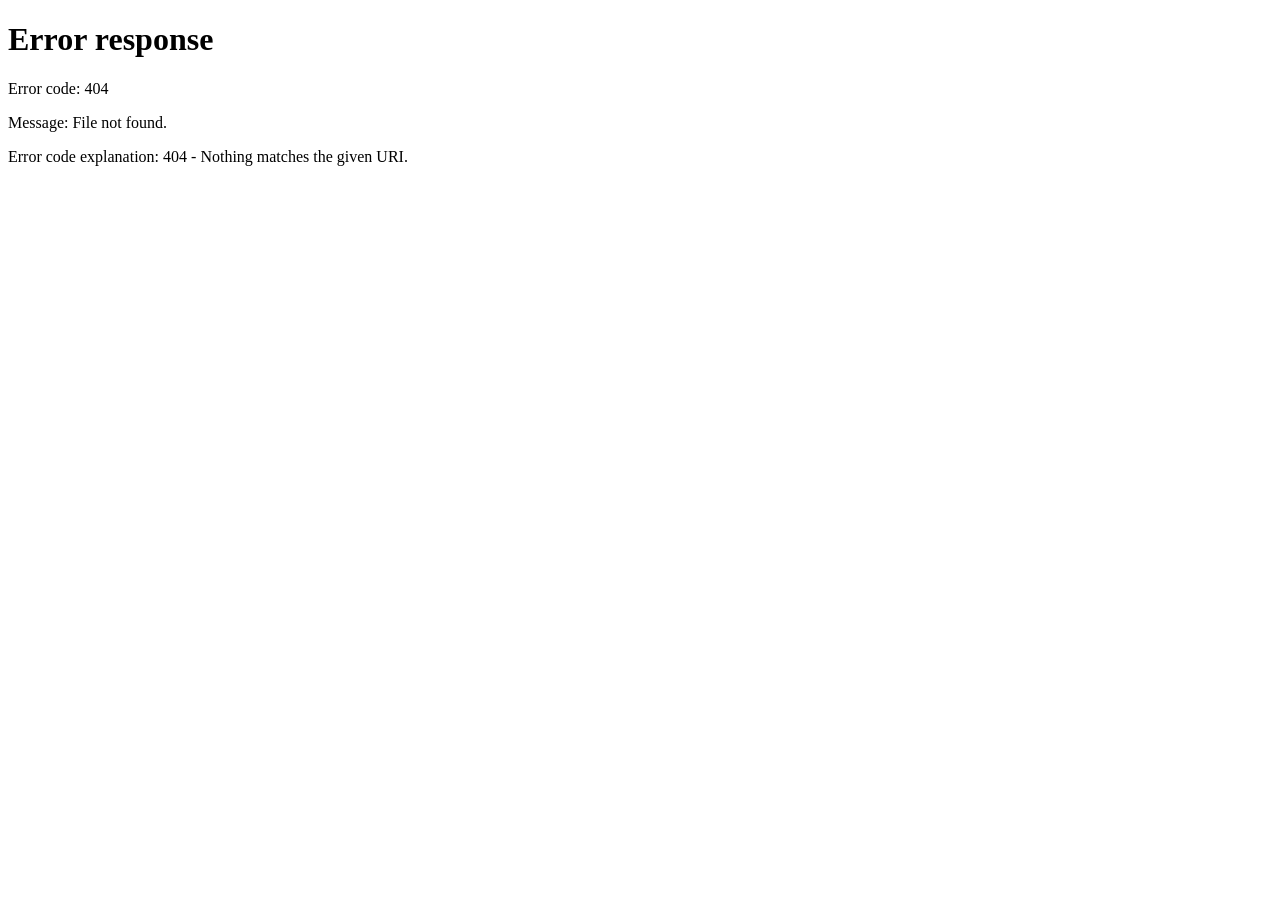
==== commit c4984386: "Redirect old prototype paths to the Chore Wars app Root, landing, legacy-classic, royale, preview an" ====
--- a/index.html
+++ b/index.html
@@ -1,2005 +1,5 @@
-<!DOCTYPE html>
-<html lang="en" data-brand="choreroyale" data-mode="light">
-<head>
-<meta charset="utf-8">
-<meta name="viewport" content="width=device-width, initial-scale=1, viewport-fit=cover">
-<meta name="theme-color" content="#6a21c4">
-<title>Chore Royale™ — Spin · Battle · Win · The M Clan</title>
-<meta name="description" content="The family game show for chores. Spin the Chore Roulette to win your chores, battle a sibling in a live Splat Showdown to dodge them, and trade stars for real prizes. A parent referees. A 3Shamrocks Studio app.">
-<!-- Social share card -->
-<meta property="og:type" content="website">
-<meta property="og:site_name" content="Chore Royale">
-<meta property="og:title" content="Chore Royale — Spin · Battle · Win">
-<meta property="og:description" content="The family game show for chores. Spin to win your chores, battle to dodge them, trade stars for real prizes.">
-<meta property="og:url" content="https://3shamrocksstudio.github.io/chore-wars/">
-<meta property="og:image" content="https://3shamrocksstudio.github.io/chore-wars/assets/og.png">
-<meta property="og:image:width" content="1200">
-<meta property="og:image:height" content="630">
-<meta name="twitter:card" content="summary_large_image">
-<meta name="twitter:title" content="Chore Royale — Spin · Battle · Win">
-<meta name="twitter:description" content="The family game show for chores. Spin to win your chores, battle to dodge them, trade stars for real prizes.">
-<meta name="twitter:image" content="https://3shamrocksstudio.github.io/chore-wars/assets/og.png">
-<!-- Self-contained PWA. Online battles (opt-in) load supabase-js from jsdelivr + talk to *.supabase.co only when a parent enables it. No eval. -->
-<meta http-equiv="Content-Security-Policy" content="default-src 'self'; img-src 'self' data: blob:; style-src 'self' 'unsafe-inline' https://fonts.googleapis.com; font-src https://fonts.gstatic.com; script-src 'self' 'unsafe-inline' https://cdn.jsdelivr.net; connect-src 'self' https://*.supabase.co wss://*.supabase.co; base-uri 'none'">
-<link rel="manifest" href="manifest.json">
-<link rel="icon" type="image/png" href="assets/logo.png">
-<link rel="apple-touch-icon" href="assets/apple-touch-icon.png">
-<link rel="preconnect" href="https://fonts.googleapis.com">
-<link rel="preconnect" href="https://fonts.gstatic.com" crossorigin>
-<link href="https://fonts.googleapis.com/css2?family=Fredoka:wght@400;500;600;700&family=Nunito:wght@400;600;700;800;900&display=swap" rel="stylesheet">
-<!-- ===== 3S DESIGN SYSTEM (3SDS) v3.1.0 — inlined as labelled sections for this single-file PWA, per INTEGRATION.md. data-brand="choreroyale" + data-mode drive everything. ===== -->
-<!-- 3SDS LAYER 0+2 · tokens.css (shared engineering standard, unchanged) -->
-<style id="ds-tokens">
-/* ============================================================================
-   3SHAMROCKS STUDIO — TOKEN ARCHITECTURE  (the framework, not a fixed look)
-   v3.0 · LOCKED CANONICAL · © 2026 3Shamrocks Studio. All rights reserved.
-   Change policy: this contract is versioned. Adding a token or a [data-brand]
-   block is a minor bump; renaming/removing a Layer-2 semantic token is a MAJOR
-   bump and requires updating every product. See CHANGELOG.md + COMPLIANCE.md.
-   ----------------------------------------------------------------------------
-   This file is the studio's ENGINEERING STANDARD. It does NOT impose a palette.
-   It defines the *structure* every 3S product shares, and the *knobs* each
-   product's brand sets to generate its own distinct world.
-
-   LAYER 0  PRIMITIVES   — universal scales (spacing, type sizes, breakpoints,
-                           elevation formula, motion curves). Same for every
-                           product → shared studio craftsmanship.
-   LAYER 1  BRAND        — the per-product knobs: brand color ramp, neutral tint,
-                           fonts, radius personality, motion feel. Set ONE block
-                           per product → the whole UI re-generates.
-   LAYER 2  SEMANTIC     — meaning aliases (bg, surface, text, accent…) computed
-                           from Layer 1 + light/dark. Identical code everywhere;
-                           different output per brand.
-
-   A new product = one Layer-1 block. Components (Layer 3) never change.
-   The :root defaults below ARE the 3Shamrocks Studio house brand.
-   ============================================================================ */
-
-:root {
-  /* ===================== LAYER 0 — PRIMITIVES (universal) ================= */
-
-  /* Type SIZE scale — 1.250 major third, 16px base. Sizes are shared; the
-     FONT FAMILIES that fill them are a brand knob (Layer 1). */
-  --text-xs: .75rem;  --text-sm: .875rem; --text-base: 1rem;  --text-lg: 1.125rem;
-  --text-xl: 1.25rem; --text-2xl: 1.5rem; --text-3xl: 1.953rem; --text-4xl: 2.441rem;
-  --text-5xl: 3.052rem; --text-6xl: 3.815rem; --text-7xl: 4.768rem;
-
-  --weight-regular: 400; --weight-medium: 500; --weight-semibold: 600; --weight-bold: 700;
-  --leading-tight: 1.14; --leading-snug: 1.3; --leading-normal: 1.55; --leading-relaxed: 1.7;
-  --tracking-tight: -.02em; --tracking-normal: 0; --tracking-wide: .04em; --tracking-caps: .12em;
-
-  /* Spacing — 4px base ramp (shared rhythm) */
-  --space-0: 0; --space-1: .25rem; --space-2: .5rem; --space-3: .75rem; --space-4: 1rem;
-  --space-5: 1.5rem; --space-6: 2rem; --space-7: 2.5rem; --space-8: 3rem; --space-9: 4rem; --space-10: 6rem;
-
-  --container: 1180px;
-
-  /* ===================== LAYER 1 — BRAND KNOBS (per product) ==============
-     The :root values here are the 3S HOUSE brand. Every other product
-     overrides this same set of knobs in brands.css. */
-
-  /* — fonts — */
-  --font-display: "Space Grotesk", system-ui, sans-serif;
-  --font-body:    "Inter", system-ui, -apple-system, sans-serif;
-  --font-hebrew:  "Heebo", "Inter", system-ui, sans-serif;
-  --font-mono:    "JetBrains Mono", ui-monospace, monospace;
-  --display-weight: 700;
-  --display-tracking: var(--tracking-tight);
-
-  /* — brand color ramp (the hero hue) — */
-  --brand-50: #eeecfb; --brand-100: #dcd8f6; --brand-200: #bcb4ee; --brand-300: #9a8ee4;
-  --brand-400: #7a6bd8; --brand-500: #5f4fcc; --brand-600: #4f41b8; --brand-700: #43388b;
-  --brand-800: #2e2a63; --brand-900: #1d1c42; --brand-950: #121233;
-  /* — signature / secondary accent (optional second colour) — */
-  --signature-400: #52cc7a; --signature-500: #2aa765; --signature-600: #18895b;
-  --brand-gradient: linear-gradient(120deg, var(--brand-500) 0%, var(--signature-500) 100%);
-  --brand-contrast: #ffffff;     /* text colour that sits on --brand-500/600 */
-
-  /* — neutral world: ONE tint knob drives the whole grey ramp — */
-  --tint: #2d3f54;               /* hue mixed into the neutrals */
-  --tint-amt: 9%;                /* 0% = pure grey, higher = more brand-tinted */
-
-  /* — radius personality: ONE unit drives all radii — */
-  --radius-unit: 11px;           /* sharp≈4 · medium≈10 · round≈16 · pillowy≈22 */
-
-  /* — motion personality — */
-  --ease: cubic-bezier(.2, 0, 0, 1);
-  --ease-spring: cubic-bezier(.34, 1.4, .5, 1);
-  --dur-scale: 1;                /* <1 snappier, >1 softer */
-
-  /* — elevation strength — */
-  --shadow-color: 16 23 41;      /* rgb channels of the shadow tint */
-  --shadow-strength: 1;
-}
-
-/* ===================== DERIVED (do not edit per brand) ==================
-   Re-declared on :root AND on every [data-brand] scope. Custom properties
-   resolve their var() references at the element where they're DECLARED, so
-   deriving only at :root would freeze these for sub-brands. Re-declaring here
-   lets each branded scope regenerate its neutrals / radii / motion from its
-   OWN Layer-1 knobs. */
-:root, [data-brand] {
-  /* neutral ramp generated from --tint + --tint-amt */
-  --n-0:   #ffffff;
-  --n-25:  color-mix(in srgb, var(--tint) calc(var(--tint-amt) * .35), #f8fafc);
-  --n-50:  color-mix(in srgb, var(--tint) calc(var(--tint-amt) * .5),  #f1f4f8);
-  --n-100: color-mix(in srgb, var(--tint) calc(var(--tint-amt) * .7),  #e6eaf0);
-  --n-200: color-mix(in srgb, var(--tint) var(--tint-amt),             #d3d9e2);
-  --n-300: color-mix(in srgb, var(--tint) var(--tint-amt),             #b4bdca);
-  --n-400: color-mix(in srgb, var(--tint) var(--tint-amt),             #8893a4);
-  --n-500: color-mix(in srgb, var(--tint) var(--tint-amt),             #626d7e);
-  --n-600: color-mix(in srgb, var(--tint) var(--tint-amt),             #485160);
-  --n-700: color-mix(in srgb, var(--tint) calc(var(--tint-amt) * 1.4), #333b48);
-  --n-800: color-mix(in srgb, var(--tint) calc(var(--tint-amt) * 1.7), #212732);
-  --n-900: color-mix(in srgb, var(--tint) calc(var(--tint-amt) * 2),   #161b24);
-  --n-950: color-mix(in srgb, var(--tint) calc(var(--tint-amt) * 2.4), #0d111a);
-
-  /* radii from the unit */
-  --radius-xs:  calc(var(--radius-unit) * .45);
-  --radius-sm:  var(--radius-unit);
-  --radius-md:  calc(var(--radius-unit) * 1.5);
-  --radius-lg:  calc(var(--radius-unit) * 2.3);
-  --radius-xl:  calc(var(--radius-unit) * 3.4);
-  --radius-2xl: calc(var(--radius-unit) * 4.6);
-  --radius-pill: 999px;
-
-  /* durations from the scale */
-  --dur-fast: calc(120ms * var(--dur-scale));
-  --dur-base: calc(200ms * var(--dur-scale));
-  --dur-slow: calc(320ms * var(--dur-scale));
-
-  /* elevation from the colour + strength */
-  --shadow-xs: 0 1px 2px rgb(var(--shadow-color) / calc(.06 * var(--shadow-strength)));
-  --shadow-sm: 0 1px 3px rgb(var(--shadow-color) / calc(.10 * var(--shadow-strength))), 0 1px 2px rgb(var(--shadow-color) / calc(.06 * var(--shadow-strength)));
-  --shadow-md: 0 4px 12px rgb(var(--shadow-color) / calc(.12 * var(--shadow-strength))), 0 2px 4px rgb(var(--shadow-color) / calc(.06 * var(--shadow-strength)));
-  --shadow-lg: 0 12px 28px rgb(var(--shadow-color) / calc(.16 * var(--shadow-strength))), 0 4px 8px rgb(var(--shadow-color) / calc(.06 * var(--shadow-strength)));
-  --shadow-xl: 0 24px 50px rgb(var(--shadow-color) / calc(.22 * var(--shadow-strength))), 0 8px 16px rgb(var(--shadow-color) / calc(.08 * var(--shadow-strength)));
-
-  --focus-ring: 0 0 0 3px color-mix(in srgb, var(--accent) 45%, transparent);
-}
-
-/* ============================================================================
-   LAYER 2 — SEMANTIC TOKENS
-   Same code for every product. Reads Layer 1, re-maps for light & dark.
-   Product code should reference THESE, never the primitives.
-   ============================================================================ */
-:root, [data-mode="light"], [data-brand] {
-  color-scheme: light;
-  --bg: var(--n-25); --bg-subtle: var(--n-50);
-  --surface: var(--n-0); --surface-raised: var(--n-0); --surface-sunken: var(--n-50);
-  --overlay: rgb(var(--shadow-color) / .45);
-
-  --text: var(--n-900); --text-secondary: var(--n-600); --text-muted: var(--n-500);
-  --text-on-accent: var(--brand-contrast); --text-inverse: var(--n-0);
-
-  --border: var(--n-200); --border-strong: var(--n-300); --border-subtle: var(--n-100);
-  --field-bg: var(--n-0); --field-border: var(--n-300);
-
-  --accent: var(--brand-600); --accent-hover: var(--brand-700);
-  --accent-soft: var(--brand-50); --accent-text: var(--brand-700);
-  --accent-gradient: var(--brand-gradient);
-
-  /* semantic states — a shared AA-safe baseline; brands may override hues */
-  --success: #16a34a; --success-bg: #dcfce7; --success-fg: #15803d;
-  --warning: #f59e0b; --warning-bg: #fef3c7; --warning-fg: #b45309;
-  --danger:  #e5484d; --danger-bg:  #fee2e2; --danger-fg:  #c4373c;
-  --info:    #3b82f6; --info-bg:    #dbeafe; --info-fg:    #2563eb;
-
-  /* role aliases (the studio's role vocabulary) — safe≡success, caution≡warning.
-     Lazy substitution means these track any [data-mode]/[data-brand] override of
-     the underlying state automatically. Reference whichever name reads clearest. */
-  --safe: var(--success); --safe-bg: var(--success-bg); --safe-fg: var(--success-fg);
-  --caution: var(--warning); --caution-bg: var(--warning-bg); --caution-fg: var(--warning-fg);
-}
-
-[data-mode="dark"] {
-  color-scheme: dark;
-  --bg: var(--n-950); --bg-subtle: var(--n-900);
-  --surface: var(--n-850, var(--n-900)); --surface-raised: var(--n-800); --surface-sunken: var(--n-900);
-  --overlay: rgb(4 7 14 / .66);
-
-  --text: var(--n-50); --text-secondary: var(--n-300);
-  /* muted lifted to clear WCAG AA (≥4.5:1) on raised dark surfaces — n-400 alone
-     measured 4.17:1 on --n-800; this 50/50 mix measures ≥5.3:1 everywhere. */
-  --text-muted: color-mix(in srgb, var(--n-400) 50%, var(--n-300));
-  --text-on-accent: var(--brand-contrast); --text-inverse: var(--n-950);
-
-  --border: color-mix(in srgb, var(--n-300) 16%, transparent);
-  --border-strong: color-mix(in srgb, var(--n-300) 28%, transparent);
-  --border-subtle: color-mix(in srgb, var(--n-300) 9%, transparent);
-  --field-bg: var(--n-900); --field-border: color-mix(in srgb, var(--n-300) 22%, transparent);
-
-  --accent: var(--brand-400); --accent-hover: var(--brand-300);
-  --accent-soft: color-mix(in srgb, var(--brand-500) 20%, transparent); --accent-text: var(--brand-300);
-  --accent-gradient: var(--brand-gradient);
-
-  --success: #34d399; --success-bg: color-mix(in srgb, #16a34a 22%, var(--n-900)); --success-fg: #34d399;
-  --warning: #fbbf24; --warning-bg: color-mix(in srgb, #f59e0b 22%, var(--n-900)); --warning-fg: #fbbf24;
-  --danger:  #f87171; --danger-bg:  color-mix(in srgb, #e5484d 24%, var(--n-900)); --danger-fg:  #f87171;
-  --info:    #60a5fa; --info-bg:    color-mix(in srgb, #3b82f6 24%, var(--n-900)); --info-fg:    #60a5fa;
-
-  --shadow-color: 0 0 0;
-  --shadow-md: 0 4px 12px rgb(0 0 0 / .4), 0 2px 4px rgb(0 0 0 / .3);
-  --shadow-lg: 0 12px 28px rgb(0 0 0 / .5), 0 4px 8px rgb(0 0 0 / .3);
-  --shadow-xl: 0 24px 50px rgb(0 0 0 / .6), 0 8px 16px rgb(0 0 0 / .4);
-}
-
-@media (prefers-reduced-motion: reduce) {
-  :root { --dur-scale: 0.001; }
-}
-</style>
-<!-- 3SDS LAYER 1 · Chore Royale brand — the ONE Layer-1 block this product owns -->
-<style id="ds-brand">
-/* ============================================================================
-   CHORE ROYALE™  —  the family chore game show
-   World: vibrant royale-violet + game-show gold · round & bouncy · spotlight pop
-   Audience: kids 4–18 + parents. Feeling: a TV game show in your hand — fun,
-   fair, never babyish. Type: Fredoka (rounded, bubbly display) + Nunito (body).
-   AA measured: white on accent 7.99 (light) / 4.84 (dark); accent-text 9.26.
-   ============================================================================ */
-[data-brand="choreroyale"] {
-  --font-display: "Fredoka", system-ui, sans-serif;
-  --font-body: "Nunito", system-ui, sans-serif;
-  --display-weight: 600;
-  --display-tracking: 0;
-
-  /* hero hue: royale violet (the spotlight) */
-  --brand-50:#f6f1ff; --brand-100:#ece0ff; --brand-200:#d8c0ff; --brand-300:#bd95fb;
-  --brand-400:#8a4fe6; --brand-500:#7a30dc; --brand-600:#6a21c4; --brand-700:#561b9e;
-  --brand-800:#431679; --brand-900:#311155; --brand-950:#200b39;
-  /* signature: game-show gold (stars, crown, lights) */
-  --signature-400:#fbbf24; --signature-500:#f59e0b; --signature-600:#d97f08;
-  --brand-gradient: linear-gradient(120deg,#8a4fe6 0%,#7a30dc 45%,#c026d3 115%);
-  --brand-contrast:#ffffff;
-
-  --tint:#3b2d63; --tint-amt:8%;          /* violet-tinted neutrals */
-  --radius-unit:16px;                      /* round, playful (sm 16 · md 24 · lg 37) */
-  --ease-spring: cubic-bezier(.34,1.6,.5,1);
-  --dur-scale:1.1;                         /* a touch bouncy, game-show energy */
-  --shadow-color: 36 20 64;                /* violet-tinted elevation */
-}
-[data-brand="choreroyale"][data-mode="dark"],
-[data-brand="choreroyale"] [data-mode="dark"] { --tint:#2c1e4f; --tint-amt:16%; }
-</style>
-<!-- 3SDS LAYER 3 · components.css (shared component patterns, unchanged) -->
-<style id="ds-components">
-/* ============================================================================
-   3SHAMROCKS STUDIO — SHARED COMPONENT PATTERNS  (Layer 3)
-   Token-driven only. These patterns are identical across every product; the
-   product's brand (Layer 1) decides how they LOOK. Light & dark aware.
-   ============================================================================ */
-
-*, *::before, *::after { box-sizing: border-box; }
-html { -webkit-text-size-adjust: 100%; }
-body {
-  margin: 0; font-family: var(--font-body); font-size: var(--text-base);
-  line-height: var(--leading-normal); color: var(--text); background: var(--bg);
-  -webkit-font-smoothing: antialiased; text-rendering: optimizeLegibility;
-  transition: background var(--dur-base) var(--ease), color var(--dur-base) var(--ease);
-}
-:focus-visible { outline: none; box-shadow: var(--focus-ring); border-radius: var(--radius-xs); }
-
-h1,h2,h3,h4 { font-family: var(--font-display); font-weight: var(--display-weight);
-  line-height: var(--leading-tight); letter-spacing: var(--display-tracking); margin: 0 0 var(--space-3); color: var(--text); }
-h1 { font-size: var(--text-5xl); } h2 { font-size: var(--text-4xl); }
-h3 { font-size: var(--text-2xl); } h4 { font-size: var(--text-xl); }
-p { margin: 0 0 var(--space-4); color: var(--text-secondary); }
-a { color: var(--accent); text-decoration: none; } a:hover { text-decoration: underline; }
-code, pre, kbd { font-family: var(--font-mono); }
-
-/* === BUTTONS =============================================================== */
-.btn {
-  display: inline-flex; align-items: center; justify-content: center; gap: var(--space-2);
-  font-family: var(--font-body); font-size: var(--text-sm); font-weight: var(--weight-semibold);
-  line-height: 1; letter-spacing: .01em; white-space: nowrap; padding: 0 var(--space-5); height: 44px;
-  border: 1.5px solid transparent; border-radius: var(--radius-sm);
-  background: var(--accent); color: var(--text-on-accent);
-  cursor: pointer; transition: transform var(--dur-fast) var(--ease), background var(--dur-fast) var(--ease),
-    box-shadow var(--dur-fast) var(--ease), border-color var(--dur-fast) var(--ease);
-}
-.btn:hover { background: var(--accent-hover); }
-.btn:active { transform: translateY(1px) scale(.99); }
-.btn:disabled { opacity: .45; cursor: not-allowed; transform: none; }
-.btn svg { width: 1.1em; height: 1.1em; }
-.btn--secondary { background: transparent; color: var(--accent-text); border-color: var(--accent); }
-.btn--secondary:hover { background: var(--accent-soft); }
-.btn--ghost { background: transparent; color: var(--text); border-color: transparent; }
-.btn--ghost:hover { background: var(--surface-sunken); }
-.btn--danger { background: var(--danger); color: #fff; border-color: transparent; }
-.btn--danger:hover { background: var(--danger-fg); }
-.btn--accent-fill { background: var(--accent-gradient); color: var(--brand-contrast); border-color: transparent; }
-.btn--accent-fill:hover { filter: brightness(1.06); box-shadow: var(--shadow-md); }
-.btn--sm { height: 34px; padding: 0 var(--space-4); font-size: var(--text-xs); }
-.btn--lg { height: 52px; padding: 0 var(--space-6); font-size: var(--text-base); }
-.btn--icon { padding: 0; width: 44px; } .btn--block { display: flex; width: 100%; }
-
-/* === CARDS ================================================================= */
-.card { background: var(--surface); border: 1px solid var(--border); border-radius: var(--radius-lg);
-  padding: var(--space-5); box-shadow: var(--shadow-sm);
-  transition: transform var(--dur-base) var(--ease), box-shadow var(--dur-base) var(--ease), border-color var(--dur-base) var(--ease); }
-.card--interactive { cursor: pointer; }
-.card--interactive:hover { transform: translateY(-3px); box-shadow: var(--shadow-lg); border-color: var(--accent); }
-.card__media { margin: calc(var(--space-5)*-1) calc(var(--space-5)*-1) var(--space-4);
-  border-radius: var(--radius-lg) var(--radius-lg) 0 0; aspect-ratio: 16/9; background: var(--accent-gradient); }
-.card__title { font-family: var(--font-display); font-weight: var(--display-weight); font-size: var(--text-lg);
-  margin: 0 0 var(--space-2); color: var(--text); letter-spacing: var(--display-tracking); }
-.card__body { color: var(--text-secondary); font-size: var(--text-sm); margin: 0; }
-.card--accent { border-top: 3px solid var(--accent); }
-
-/* === INPUTS / FORMS ======================================================= */
-.field { display: flex; flex-direction: column; gap: var(--space-2); margin-bottom: var(--space-4); }
-.label { font-size: var(--text-sm); font-weight: var(--weight-medium); color: var(--text); }
-.label .req { color: var(--danger); }
-.input, .textarea, .select { font-family: var(--font-body); font-size: var(--text-base); color: var(--text);
-  background: var(--field-bg); border: 1.5px solid var(--field-border); border-radius: var(--radius-sm);
-  padding: 0 var(--space-4); height: 44px; width: 100%;
-  transition: border-color var(--dur-fast) var(--ease), box-shadow var(--dur-fast) var(--ease); }
-.textarea { height: auto; min-height: 96px; padding: var(--space-3) var(--space-4); resize: vertical; line-height: var(--leading-normal); }
-.input::placeholder, .textarea::placeholder { color: var(--text-muted); }
-.input:focus, .textarea:focus, .select:focus { outline: none; border-color: var(--accent); box-shadow: var(--focus-ring); }
-.input:disabled { background: var(--surface-sunken); cursor: not-allowed; opacity: .6; }
-.input--error { border-color: var(--danger); }
-.field__hint { font-size: var(--text-xs); color: var(--text-muted); }
-.field__error { font-size: var(--text-xs); color: var(--danger-fg); font-weight: var(--weight-medium); }
-.checkbox, .radio { display: inline-flex; align-items: center; gap: var(--space-2); cursor: pointer; font-size: var(--text-sm); color: var(--text); }
-.checkbox input, .radio input { width: 18px; height: 18px; accent-color: var(--accent); }
-.switch { position: relative; width: 44px; height: 26px; display: inline-block; }
-.switch input { opacity: 0; width: 0; height: 0; }
-.switch__track { position: absolute; inset: 0; background: var(--n-300); border-radius: var(--radius-pill); transition: background var(--dur-base) var(--ease); }
-[data-mode="dark"] .switch__track { background: var(--n-600); }
-.switch__track::before { content: ""; position: absolute; top: 3px; left: 3px; width: 20px; height: 20px;
-  background: #fff; border-radius: 50%; box-shadow: var(--shadow-sm); transition: transform var(--dur-base) var(--ease-spring); }
-.switch input:checked + .switch__track { background: var(--accent); }
-.switch input:checked + .switch__track::before { transform: translateX(18px); }
-
-/* === BADGES / PILLS / STATUS CHIPS ======================================== */
-.badge { display: inline-flex; align-items: center; gap: 6px; font-size: var(--text-xs); font-weight: var(--weight-semibold);
-  line-height: 1; padding: 5px 10px; border-radius: var(--radius-pill); letter-spacing: .01em; }
-.badge--neutral { background: var(--surface-sunken); color: var(--text-secondary); border: 1px solid var(--border); }
-.badge--accent { background: var(--accent-soft); color: var(--accent-text); }
-.badge--success { background: var(--success-bg); color: var(--success-fg); }
-.badge--warning { background: var(--warning-bg); color: var(--warning-fg); }
-.badge--danger { background: var(--danger-bg); color: var(--danger-fg); }
-.badge--info { background: var(--info-bg); color: var(--info-fg); }
-.badge .dot { width: 7px; height: 7px; border-radius: 50%; background: currentColor; }
-.chip { display: inline-flex; align-items: center; gap: var(--space-2); padding: 6px 12px; border-radius: var(--radius-pill);
-  background: var(--surface); border: 1px solid var(--border); font-size: var(--text-sm); color: var(--text); cursor: pointer; transition: all var(--dur-fast) var(--ease); }
-.chip:hover { border-color: var(--accent); }
-.chip--selected { background: var(--accent); color: var(--text-on-accent); border-color: transparent; }
-
-/* === TOASTS =============================================================== */
-.toast { display: flex; align-items: flex-start; gap: var(--space-3); width: 360px; max-width: 90vw;
-  background: var(--surface-raised); border: 1px solid var(--border); border-left: 4px solid var(--accent);
-  border-radius: var(--radius-md); padding: var(--space-4); box-shadow: var(--shadow-lg); }
-.toast--success { border-left-color: var(--success); } .toast--warning { border-left-color: var(--warning); }
-.toast--danger { border-left-color: var(--danger); } .toast--info { border-left-color: var(--info); }
-.toast__icon { flex: 0 0 auto; width: 22px; height: 22px; display: grid; place-items: center; }
-.toast__title { font-weight: var(--weight-semibold); font-size: var(--text-sm); margin: 0 0 2px; color: var(--text); }
-.toast__msg { font-size: var(--text-sm); color: var(--text-secondary); margin: 0; }
-.toast__close { margin-left: auto; background: none; border: 0; color: var(--text-muted); cursor: pointer; font-size: 18px; line-height: 1; }
-
-/* === LIST ROWS ============================================================ */
-.list { background: var(--surface); border: 1px solid var(--border); border-radius: var(--radius-lg); overflow: hidden; }
-.list-row { display: flex; align-items: center; gap: var(--space-4); padding: var(--space-4) var(--space-5);
-  border-bottom: 1px solid var(--border-subtle); transition: background var(--dur-fast) var(--ease); }
-.list-row:last-child { border-bottom: 0; } .list-row:hover { background: var(--surface-sunken); }
-.list-row__main { flex: 1; min-width: 0; }
-.list-row__title { font-weight: var(--weight-medium); color: var(--text); font-size: var(--text-base); }
-.list-row__sub { font-size: var(--text-sm); color: var(--text-muted); }
-
-/* === AVATARS ============================================================== */
-.avatar { display: inline-grid; place-items: center; width: 44px; height: 44px; border-radius: 50%;
-  background: var(--accent-gradient); color: #fff; font-weight: var(--weight-semibold); font-size: var(--text-base); overflow: hidden; flex: 0 0 auto; }
-.avatar img { width: 100%; height: 100%; object-fit: cover; }
-.avatar--sm { width: 32px; height: 32px; font-size: var(--text-sm); }
-.avatar--lg { width: 64px; height: 64px; font-size: var(--text-2xl); }
-.avatar--ring { box-shadow: 0 0 0 2px var(--surface), 0 0 0 4px var(--accent); }
-.avatar-stack { display: flex; } .avatar-stack .avatar { border: 2px solid var(--surface); margin-left: -12px; }
-.avatar-stack .avatar:first-child { margin-left: 0; }
-
-/* === PROGRESS ============================================================= */
-.progress { height: 8px; background: var(--surface-sunken); border-radius: var(--radius-pill); overflow: hidden; }
-.progress__bar { height: 100%; background: var(--accent-gradient); border-radius: inherit; transition: width var(--dur-slow) var(--ease); }
-.progress-ring { --val: 70; width: 72px; height: 72px; border-radius: 50%;
-  background: conic-gradient(var(--accent) calc(var(--val)*1%), var(--surface-sunken) 0); display: grid; place-items: center; }
-.progress-ring::after { content: attr(data-label); width: 54px; height: 54px; background: var(--surface);
-  border-radius: 50%; display: grid; place-items: center; font-weight: var(--weight-semibold); font-size: var(--text-sm); color: var(--text); }
-
-/* === NAV / TAB BAR ======================================================== */
-.navbar { display: flex; align-items: center; gap: var(--space-5); padding: var(--space-3) var(--space-5);
-  background: color-mix(in srgb, var(--surface) 80%, transparent); backdrop-filter: blur(12px);
-  border: 1px solid var(--border); border-radius: var(--radius-pill); }
-.navbar__brand { display: flex; align-items: center; gap: var(--space-2); font-family: var(--font-display); font-weight: var(--display-weight); color: var(--text); }
-.navbar__links { display: flex; gap: var(--space-2); margin-left: auto; }
-.nav-link { padding: 8px 14px; border-radius: var(--radius-sm); color: var(--text-secondary); font-size: var(--text-sm); font-weight: var(--weight-medium); cursor: pointer; }
-.nav-link:hover { background: var(--surface-sunken); text-decoration: none; }
-.nav-link--active { color: var(--accent-text); background: var(--accent-soft); }
-.tabbar { display: flex; background: var(--surface-raised); border: 1px solid var(--border); border-radius: var(--radius-xl); padding: var(--space-2); gap: var(--space-1); box-shadow: var(--shadow-md); }
-.tab { flex: 1; display: flex; flex-direction: column; align-items: center; gap: 4px; padding: var(--space-2);
-  border: 0; background: none; color: var(--text-muted); font-size: var(--text-xs); font-weight: var(--weight-medium); cursor: pointer; border-radius: var(--radius-md); }
-.tab svg { width: 22px; height: 22px; }
-.tab--active { color: var(--accent-text); background: var(--accent-soft); }
-.segmented { display: inline-flex; background: var(--surface-sunken); border-radius: var(--radius-md); padding: 4px; }
-.segmented button { border: 0; background: none; padding: 8px 16px; border-radius: var(--radius-sm); font-size: var(--text-sm); font-weight: var(--weight-medium); color: var(--text-secondary); cursor: pointer; }
-.segmented button[aria-selected="true"] { background: var(--surface-raised); color: var(--text); box-shadow: var(--shadow-xs); }
-
-/* === MODAL / SHEET ======================================================== */
-.modal-scrim { position: absolute; inset: 0; background: var(--overlay); display: grid; place-items: center; border-radius: inherit; backdrop-filter: blur(2px); }
-.modal { width: min(440px, 92%); background: var(--surface-raised); border: 1px solid var(--border); border-radius: var(--radius-xl); box-shadow: var(--shadow-xl); padding: var(--space-6); }
-.modal__title { font-family: var(--font-display); font-size: var(--text-2xl); margin: 0 0 var(--space-2); }
-.modal__actions { display: flex; gap: var(--space-3); justify-content: flex-end; margin-top: var(--space-5); }
-.sheet { position: absolute; left: 0; right: 0; bottom: 0; background: var(--surface-raised); border-radius: var(--radius-xl) var(--radius-xl) 0 0; box-shadow: var(--shadow-xl); padding: var(--space-5); border: 1px solid var(--border); }
-.sheet__grabber { width: 40px; height: 4px; border-radius: var(--radius-pill); background: var(--border-strong); margin: 0 auto var(--space-4); }
-
-/* === EMPTY STATE ========================================================== */
-.empty { text-align: center; padding: var(--space-8) var(--space-5); }
-.empty__art { width: 88px; height: 88px; margin: 0 auto var(--space-4); border-radius: var(--radius-2xl); display: grid; place-items: center; background: var(--accent-soft); color: var(--accent-text); }
-.empty__art svg { width: 40px; height: 40px; }
-.empty__title { font-family: var(--font-display); font-size: var(--text-xl); margin: 0 0 var(--space-2); }
-.empty__msg { color: var(--text-muted); font-size: var(--text-sm); max-width: 320px; margin: 0 auto var(--space-5); }
-
-kbd { background: var(--surface-sunken); border: 1px solid var(--border); border-bottom-width: 2px; border-radius: var(--radius-xs); padding: 2px 6px; font-size: var(--text-xs); color: var(--text); }
-.divider { height: 1px; background: var(--border); border: 0; margin: var(--space-5) 0; }
-</style>
-<!-- APP · Chore Royale game layer — built from 3SDS tokens only -->
-<style id="app">
-/* ============================================================================
-   CHORE ROYALE — app layer. Game-specific pieces, built from 3SDS tokens ONLY
-   (Layer 0 primitives + Layer 2 semantic roles). No ad-hoc colour: brand/neutral/
-   state come from var(--…); translucent glass/scrims use color-mix on #fff/#000.
-   ============================================================================ */
-:root{ --safe-b:env(safe-area-inset-bottom,0px); --safe-t:env(safe-area-inset-top,0px);
-  --glass:color-mix(in srgb,#fff 10%,transparent); --glass-line:color-mix(in srgb,#fff 18%,transparent);
-  --glass-soft:color-mix(in srgb,#fff 6%,transparent); --on-hero:#fff; --on-hero-dim:color-mix(in srgb,#fff 80%,transparent); }
-*{margin:0;padding:0;-webkit-tap-highlight-color:transparent}
-body{overscroll-behavior-y:none}
-img{max-width:100%}
-button{font-family:inherit;cursor:pointer;border:none;background:none;color:inherit}
-.app{max-width:460px;margin:0 auto;min-height:100dvh;position:relative;background:var(--bg);box-shadow:var(--shadow-xl)}
-.screen{display:none;flex-direction:column;min-height:100dvh}
-.screen.on{display:flex}
-.body{flex:1;overflow-y:auto;padding:var(--space-4) var(--space-4) calc(var(--space-7) + var(--safe-b))}
-
-/* theme toggle (always reachable) */
-.themebtn{position:fixed;top:calc(var(--safe-t) + 10px);right:14px;z-index:60;width:40px;height:40px;border-radius:var(--radius-pill);
-  background:color-mix(in srgb,var(--surface) 80%,transparent);border:1px solid var(--border);box-shadow:var(--shadow-sm);font-size:1.05rem;backdrop-filter:blur(8px)}
-.app{ } .themebtn:active{transform:scale(.94)}
-
-/* ── HERO SCREENS (onboard / who / battle / plus) ── */
-/* hero background is now pure 3SDS tokens (AI starfield art removed) */
-.hero{background:radial-gradient(130% 100% at 50% -12%, var(--brand-700) 0%, var(--brand-900) 46%, var(--brand-950) 100%);color:var(--on-hero);position:relative}
-.hero::before{content:"";position:absolute;inset:0;background:radial-gradient(62% 42% at 50% 0%, color-mix(in srgb,var(--signature-400) 12%, transparent), transparent 72%)}
-.hero>*{position:relative;z-index:1}
-.crestlg{width:74px;height:74px;border-radius:var(--radius-md);object-fit:cover;box-shadow:var(--shadow-xl)}
-.crestlg{background:transparent}
-
-/* ── ONBOARDING ── */
-#onboard{align-items:center;justify-content:flex-start;padding:calc(16px + var(--safe-t)) var(--space-5) calc(12px + var(--safe-b))}
-#onboard .crestlg{width:54px;height:54px;animation:logopop .5s cubic-bezier(.2,1.4,.4,1) both, logofloat 3.2s ease-in-out 1.2s infinite}
-@keyframes logopop{from{transform:scale(.6);opacity:0}to{transform:scale(1);opacity:1}}
-@keyframes logofloat{0%,100%{transform:translateY(0)}50%{transform:translateY(-5px)}}
-/* every screen carries its own © credit at its natural bottom (3S QA gate §5) */
-.ob-dots{display:flex;gap:7px;margin:9px 0 12px}
-.ob-dots i{width:8px;height:8px;border-radius:var(--radius-pill);background:color-mix(in srgb,#fff 30%,transparent);transition:var(--dur-base) var(--ease)}
-.ob-dots i.on{background:var(--signature-400);width:22px}
-.ob-step{display:none;width:100%;max-width:360px;text-align:center;animation:fade var(--dur-slow) var(--ease)}
-.ob-step.on{display:block}
-@keyframes fade{from{opacity:0;transform:translateY(8px)}to{opacity:1;transform:none}}
-.ob-step h1{font-size:var(--text-5xl);line-height:var(--leading-tight);margin:4px 0 0;color:var(--on-hero)}
-.ob-step h1 b{color:var(--signature-400)}
-.ob-step h2{font-size:var(--text-4xl);margin-bottom:var(--space-1);color:var(--on-hero)}
-.ob-lead{color:var(--on-hero-dim);font-weight:var(--weight-bold);font-size:var(--text-base);margin-top:var(--space-2);line-height:var(--leading-snug)}
-.ob-kick{display:inline-block;font-family:var(--font-display);font-size:var(--text-xs);letter-spacing:var(--tracking-caps);text-transform:uppercase;color:var(--signature-400);background:color-mix(in srgb,var(--signature-400) 16%,transparent);border:1px solid color-mix(in srgb,var(--signature-400) 40%,transparent);padding:5px 12px;border-radius:var(--radius-pill)}
-.loopline{display:flex;flex-direction:column;gap:6px;margin:12px 0;text-align:left}
-.loopline .lr{display:flex;align-items:center;gap:var(--space-3);background:var(--glass);border:1px solid var(--glass-line);border-radius:var(--radius-md);padding:9px 13px;backdrop-filter:blur(6px)}
-.loopline .lr .em{font-size:1.5rem;flex:0 0 auto}
-.loopline .lr b{font-family:var(--font-display);font-size:var(--text-base);display:block;color:var(--on-hero)}
-.loopline .lr span{font-size:var(--text-sm);color:var(--on-hero-dim);font-weight:var(--weight-bold)}
-.ob-card{background:var(--glass);border:1px solid var(--glass-line);border-radius:var(--radius-md);padding:var(--space-4);margin:var(--space-5) 0;backdrop-filter:blur(6px);text-align:left}
-.fld{margin-bottom:var(--space-3)}
-.fld label{display:block;font-size:var(--text-xs);font-weight:var(--weight-bold);text-transform:uppercase;letter-spacing:var(--tracking-wide);color:var(--on-hero-dim);margin-bottom:5px}
-.fld input{width:100%;padding:11px 13px;border-radius:var(--radius-sm);border:none;background:color-mix(in srgb,#fff 92%,transparent);color:var(--n-900);font-weight:var(--weight-bold);font-size:var(--text-base)}
-.kid-edit{display:flex;align-items:center;gap:9px;margin-bottom:9px}
-.kid-edit .av{width:38px;height:38px;border-radius:50%;display:grid;place-items:center;color:#fff;font-family:var(--font-display);flex:0 0 auto;font-size:var(--text-base)}
-.kid-edit input{flex:1;padding:9px 12px;border-radius:var(--radius-sm);border:none;background:color-mix(in srgb,#fff 92%,transparent);color:var(--n-900);font-weight:var(--weight-bold)}
-.kid-edit .rm{flex:0 0 auto;width:34px;height:34px;border-radius:var(--radius-sm);background:var(--glass-line);color:var(--on-hero);font-size:1.1rem;font-weight:var(--weight-bold)}
-.addkid{width:100%;padding:10px;border-radius:var(--radius-sm);border:2px dashed color-mix(in srgb,#fff 32%,transparent);color:var(--on-hero);font-weight:var(--weight-bold);font-size:var(--text-sm);background:var(--glass-soft)}
-.rw-mini{display:flex;align-items:center;gap:11px;background:var(--glass);border-radius:var(--radius-sm);padding:10px 13px;margin-bottom:var(--space-2)}
-.rw-mini .em{font-size:1.3rem} .rw-mini b{font-family:var(--font-display);font-size:var(--text-base);flex:1;text-align:left;color:var(--on-hero)}
-.rw-mini .cost{font-weight:var(--weight-bold);font-size:var(--text-sm);color:var(--signature-400)}
-.ob-btn{width:100%;max-width:360px;background:var(--accent-gradient);color:var(--brand-contrast);font-family:var(--font-display);font-size:var(--text-lg);padding:15px;border-radius:var(--radius-pill);box-shadow:var(--shadow-lg);margin-top:var(--space-1);min-height:48px}
-.ob-btn:active{transform:scale(.98)}
-.ob-skip{margin-top:var(--space-4);color:var(--on-hero-dim);font-weight:var(--weight-bold);font-size:var(--text-sm);min-height:44px}
-
-/* ── WHO'S HERE ── */
-#who{align-items:center;justify-content:center;padding:var(--space-6) var(--space-5);gap:6px;text-align:center}
-#who .crestlg{margin-bottom:var(--space-2)}
-#who h1{font-size:var(--text-6xl);color:var(--on-hero)}
-#who h1 b{color:var(--signature-400)}
-#who .sub{color:var(--on-hero-dim);font-weight:var(--weight-bold);font-size:var(--text-sm);letter-spacing:var(--tracking-wide);text-transform:uppercase;margin:var(--space-1) 0 var(--space-6)}
-.pickrow{display:flex;gap:var(--space-4);flex-wrap:wrap;justify-content:center;max-width:380px}
-.pick{display:flex;flex-direction:column;align-items:center;gap:9px;background:var(--glass);border:1px solid var(--glass-line);border-radius:var(--radius-md);padding:16px 12px 13px;width:112px;backdrop-filter:blur(6px);transition:transform var(--dur-fast) var(--ease);min-height:44px}
-.pick:active{transform:scale(.95)}
-.pick .ava{width:68px;height:68px;border-radius:50%;display:grid;place-items:center;font-family:var(--font-display);font-size:var(--text-2xl);color:#fff;box-shadow:var(--shadow-md)}
-.pick .nm{font-family:var(--font-display);font-size:var(--text-lg);color:var(--on-hero)}
-.pick .rl{font-size:var(--text-xs);font-weight:var(--weight-bold);color:var(--on-hero-dim);text-transform:uppercase;letter-spacing:var(--tracking-wide)}
-.pick .strk{font-size:var(--text-xs);font-weight:var(--weight-bold);color:var(--signature-400)}
-.who-reset{margin-top:var(--space-7);color:var(--on-hero-dim);font-weight:var(--weight-bold);font-size:var(--text-xs);min-height:44px}
-
-/* ── HEADER ── */
-.head{display:flex;align-items:center;gap:10px;padding:calc(12px + var(--safe-t)) 58px 10px var(--space-4);position:sticky;top:0;background:color-mix(in srgb,var(--bg) 92%,transparent);backdrop-filter:blur(10px);border-bottom:1px solid var(--border);z-index:30}
-.head .crest{width:36px;height:36px;border-radius:var(--radius-sm);object-fit:cover;box-shadow:var(--shadow-sm)}
-.head .tt b{font-family:var(--font-display);font-size:var(--text-lg);display:block;line-height:1;color:var(--text)}
-.head .tt span{font-size:var(--text-xs);font-weight:var(--weight-bold);color:var(--text-muted)}
-.who-chip{margin-left:auto;display:flex;align-items:center;gap:7px;background:var(--surface);border:2px solid var(--border);border-radius:var(--radius-pill);padding:3px 11px 3px 3px;font-weight:var(--weight-bold);font-size:var(--text-sm);box-shadow:var(--shadow-sm);color:var(--text);min-height:38px}
-.who-chip .ava{width:28px;height:28px;border-radius:50%;display:grid;place-items:center;color:#fff;font-family:var(--font-display);font-size:var(--text-sm)}
-
-/* ── STATS ── */
-.stats{display:flex;gap:9px;margin-bottom:13px}
-.stat{flex:1;background:var(--surface);border:1px solid var(--border);border-radius:var(--radius-md);padding:10px 6px;text-align:center;box-shadow:var(--shadow-sm)}
-.stat .n{font-family:var(--font-display);font-size:var(--text-xl);line-height:1.05;display:flex;align-items:center;justify-content:center;gap:3px;color:var(--text)}
-.stat .k{font-size:var(--text-xs);font-weight:var(--weight-bold);color:var(--text-muted);text-transform:uppercase;letter-spacing:var(--tracking-wide);margin-top:2px}
-.stat.star .n{color:var(--accent-text)} .stat.coin .n{color:var(--signature-600)} .stat.spin .n{color:var(--accent-text)} .stat.streak .n{color:var(--signature-600)}
-.stats{gap:6px}.stat{padding:9px 3px}.stat .n{font-size:var(--text-base);gap:2px}.stat .k{font-size:.56rem}
-.kid-edit .avbtn{cursor:pointer;font-size:1.2rem;border:none}
-
-/* ── SEASON BANNER ── */
-.season{display:flex;align-items:center;gap:11px;background:var(--accent-gradient);color:var(--brand-contrast);border-radius:var(--radius-md);padding:11px 13px;margin-bottom:13px;box-shadow:var(--shadow-md)}
-.season .se{font-size:1.6rem;flex:0 0 auto}
-.season .st{font-family:var(--font-display);font-size:var(--text-base);line-height:1.15}
-.season .sm{font-size:var(--text-xs);font-weight:var(--weight-bold);opacity:.95}
-.season .days{margin-left:auto;flex:0 0 auto;text-align:center;background:color-mix(in srgb,#fff 22%,transparent);border-radius:var(--radius-sm);padding:5px 9px}
-.season .days b{font-family:var(--font-display);font-size:var(--text-lg);display:block;line-height:1}
-.season .days span{font-size:.56rem;font-weight:var(--weight-bold);text-transform:uppercase;letter-spacing:var(--tracking-wide)}
-.season .barxs{height:6px;border-radius:var(--radius-pill);background:color-mix(in srgb,#fff 30%,transparent);margin-top:6px;overflow:hidden}
-.season .barxs i{display:block;height:100%;background:#fff;border-radius:var(--radius-pill)}
-
-/* ── WHEEL ── */
-.wheelcard{background:var(--surface);border:1px solid var(--border);border-radius:var(--radius-lg);box-shadow:var(--shadow-sm);padding:14px 14px 18px;margin-bottom:13px;display:flex;flex-direction:column;align-items:center}
-.wheelstage{position:relative;width:296px;max-width:82vw;aspect-ratio:1;margin:2px auto 0}
-.pointer{position:absolute;top:-3px;left:50%;transform:translateX(-50%);z-index:6;width:0;height:0;border-left:15px solid transparent;border-right:15px solid transparent;border-top:27px solid var(--accent);filter:drop-shadow(0 3px 4px color-mix(in srgb,#000 28%,transparent))}
-.pointer::after{content:"";position:absolute;top:-27px;left:-7px;width:13px;height:13px;background:var(--accent);border-radius:50%;border:3px solid #fff}
-svg.wheel{display:block;width:100%;height:100%;filter:drop-shadow(var(--shadow-lg))}
-.seg-emoji{font-size:17px} .seg-label{font-family:var(--font-display);font-weight:var(--weight-bold);fill:#fff;font-size:9.5px}
-/* winning wedge glows gold when the pointer lands */
-.wheel .seg.won{stroke:var(--signature-400);stroke-width:5;filter:brightness(1.12);animation:wonpulse 1.1s ease-in-out 3}
-@keyframes wonpulse{0%,100%{filter:brightness(1.12)}50%{filter:brightness(1.4)}}
-.hub{position:absolute;top:50%;left:50%;width:62px;height:62px;transform:translate(-50%,-50%);border-radius:50%;background:var(--surface);box-shadow:var(--shadow-md),inset 0 0 0 4px var(--signature-400);display:grid;place-items:center;z-index:5;overflow:hidden}
-.hub img{width:100%;height:100%;object-fit:cover}
-.spinbtn{margin-top:16px;width:100%;max-width:320px;background:var(--accent-gradient);color:var(--brand-contrast);font-family:var(--font-display);font-size:var(--text-lg);padding:15px;border-radius:var(--radius-pill);box-shadow:var(--shadow-lg);display:flex;align-items:center;justify-content:center;gap:9px;transition:transform var(--dur-fast) var(--ease),opacity var(--dur-base);min-height:48px}
-.spinbtn:active{transform:scale(.97)}
-.spinbtn:disabled{background:var(--surface-sunken);color:var(--text-muted);box-shadow:none}
-.spinbtn.free{background:linear-gradient(120deg,var(--success),var(--success-fg));box-shadow:var(--shadow-md)}
-.spinbtn.coach{animation:coachpulse 1.3s ease-in-out infinite}
-@keyframes coachpulse{0%,100%{transform:scale(1)}50%{transform:scale(1.04)}}
-.spinsub{font-size:var(--text-sm);font-weight:var(--weight-bold);color:var(--text-secondary);margin-top:9px;text-align:center}
-.spinsub b{color:var(--success-fg)}
-
-/* ── SECTION TITLES / CARDS ── */
-.sec-t{font-family:var(--font-display);font-size:var(--text-sm);text-transform:uppercase;letter-spacing:var(--tracking-wide);color:var(--text-muted);margin:16px 2px 9px;display:flex;align-items:center;gap:7px}
-.sec-t:first-child{margin-top:2px}
-.sec-t .c{margin-left:auto;background:var(--surface);border:1.5px solid var(--border);padding:2px 9px;border-radius:var(--radius-pill);font-size:var(--text-xs);color:var(--text-secondary)}
-.qcard{background:var(--surface);border:1px solid var(--border);border-radius:var(--radius-md);padding:11px;margin-bottom:9px;box-shadow:var(--shadow-sm);display:flex;align-items:center;gap:11px;flex-wrap:wrap}
-.qicon{width:42px;height:42px;border-radius:var(--radius-sm);display:grid;place-items:center;font-size:1.25rem;flex:0 0 auto;background:var(--accent-soft)}
-.qcard .qt{font-family:var(--font-display);font-size:var(--text-base);line-height:1.15;color:var(--text)}
-.qcard .qm{font-size:var(--text-sm);font-weight:var(--weight-bold);color:var(--text-secondary);margin-top:2px}
-.qact{margin-left:auto;display:flex;gap:6px;flex:0 0 auto;align-items:center}
-.doneBtn{font-family:var(--font-display);font-size:var(--text-sm);padding:9px 13px;border-radius:var(--radius-pill);background:var(--success);color:#fff;display:flex;align-items:center;gap:5px;transition:transform var(--dur-fast) var(--ease);min-height:38px}
-.doneBtn:active{transform:scale(.95)}
-.skipBtn{font-family:var(--font-display);font-size:var(--text-xs);padding:9px 11px;border-radius:var(--radius-pill);background:var(--surface-sunken);color:var(--text-secondary);min-height:38px}
-.miniBtn{font-family:var(--font-display);font-size:var(--text-xs);padding:9px 11px;border-radius:var(--radius-pill);background:var(--accent-soft);color:var(--accent-text);min-height:38px}
-.battleBtn{font-family:var(--font-display);font-size:var(--text-xs);padding:9px 11px;border-radius:var(--radius-pill);background:var(--accent-gradient);color:var(--brand-contrast);min-height:38px}
-.qrow2{flex-basis:100%;display:flex;gap:6px;justify-content:flex-end;margin-top:-2px}
-.empty{text-align:center;color:var(--text-muted);font-weight:var(--weight-bold);font-size:var(--text-sm);padding:22px 12px;background:var(--surface);border:1px dashed var(--border);border-radius:var(--radius-md)}
-.awaitcard{background:var(--warning-bg);border:1px solid var(--warning);border-radius:var(--radius-md);padding:11px;margin-bottom:9px;display:flex;align-items:center;gap:11px}
-.awaitcard .qicon{background:color-mix(in srgb,var(--warning) 22%,transparent)}
-.awaitcard .qm{color:var(--warning-fg)}
-.badge-wait{margin-left:auto;font-weight:var(--weight-bold);font-size:var(--text-xs);color:var(--warning-fg);background:var(--warning-bg);border:1px solid var(--warning);padding:5px 11px;border-radius:var(--radius-pill)}
-
-/* ── BATTLE LAUNCH (kid) ── */
-.arena{background:var(--accent-gradient);border-radius:var(--radius-lg);padding:14px 15px;box-shadow:var(--shadow-md);margin-bottom:9px;color:var(--brand-contrast);position:relative;overflow:hidden}
-.arena::after{content:"⚔️";position:absolute;right:-6px;bottom:-14px;font-size:5rem;opacity:.16}
-.arena .at{font-family:var(--font-display);font-size:var(--text-lg);display:flex;align-items:center;gap:7px}
-.arena .am{font-size:var(--text-sm);font-weight:var(--weight-bold);color:color-mix(in srgb,#fff 88%,transparent);margin-top:3px;line-height:1.4;max-width:80%}
-.arena .ab{margin-top:12px;display:flex;gap:8px}
-.arena .ab button{flex:1;font-family:var(--font-display);font-size:var(--text-base);padding:11px;border-radius:var(--radius-pill);background:var(--glass-line);border:1px solid color-mix(in srgb,#fff 28%,transparent);color:#fff;transition:transform var(--dur-fast) var(--ease);min-height:44px}
-.arena .ab button.go{background:#fff;color:var(--accent);border-color:#fff}
-.arena .ab button:active{transform:scale(.96)}
-
-/* ── REWARDS / POWER-UPS ── */
-.shop{background:var(--surface);border:1px solid var(--border);border-radius:var(--radius-md);padding:11px 13px;margin-bottom:9px;box-shadow:var(--shadow-sm);display:flex;align-items:center;gap:11px}
-.shop .re{width:42px;height:42px;border-radius:var(--radius-sm);background:var(--accent-soft);display:grid;place-items:center;font-size:1.25rem;flex:0 0 auto}
-.shop .rt{font-family:var(--font-display);font-size:var(--text-base);line-height:1.15;color:var(--text)}
-.shop .rm{font-size:var(--text-sm);font-weight:var(--weight-bold);color:var(--signature-600);margin-top:1px}
-.claimBtn{margin-left:auto;flex:0 0 auto;font-family:var(--font-display);font-size:var(--text-sm);padding:9px 14px;border-radius:var(--radius-pill);background:var(--accent);color:var(--text-on-accent);transition:transform var(--dur-fast) var(--ease);min-height:38px}
-.claimBtn:active{transform:scale(.95)}
-.claimBtn:disabled{background:var(--surface-sunken);color:var(--text-muted)}
-.powerrow{display:flex;gap:9px;overflow-x:auto;padding-bottom:4px;margin-bottom:9px;-webkit-overflow-scrolling:touch}
-.pwr{flex:0 0 132px;background:var(--surface);border:1px solid var(--border);border-radius:var(--radius-md);padding:12px;box-shadow:var(--shadow-sm);text-align:center}
-.pwr .pe{font-size:1.7rem} .pwr .pn{font-family:var(--font-display);font-size:var(--text-base);margin-top:3px;color:var(--text)} .pwr .pd{font-size:var(--text-xs);font-weight:var(--weight-bold);color:var(--text-secondary);margin-top:2px;line-height:1.3;min-height:26px}
-.pwr button{margin-top:8px;width:100%;font-family:var(--font-display);font-size:var(--text-sm);padding:8px;border-radius:var(--radius-pill);background:var(--signature-500);color:#3a2600;min-height:38px}
-.pwr button:disabled{background:var(--surface-sunken);color:var(--text-muted)}
-
-/* ── METER / LEADERBOARD ── */
-.meter{background:var(--surface);border:1px solid var(--border);border-radius:var(--radius-lg);padding:13px 15px;box-shadow:var(--shadow-sm);margin-bottom:9px}
-.meter .row{display:flex;align-items:center;gap:8px;font-family:var(--font-display);font-size:var(--text-base);color:var(--text)}
-.meter .pct{margin-left:auto;color:var(--signature-600);font-size:var(--text-sm)}
-.bar{height:13px;border-radius:var(--radius-pill);background:var(--accent-soft);margin-top:9px;overflow:hidden}
-.bar i{display:block;height:100%;border-radius:var(--radius-pill);background:var(--accent-gradient);transition:width var(--dur-slow) var(--ease)}
-.meter small{display:block;margin-top:7px;font-weight:var(--weight-bold);color:var(--text-secondary);font-size:var(--text-sm)}
-.lead{background:var(--surface);border:1px solid var(--border);border-radius:var(--radius-lg);padding:13px 15px;box-shadow:var(--shadow-sm);margin-bottom:9px}
-.lead .lt{font-family:var(--font-display);font-size:var(--text-base);display:flex;align-items:center;gap:7px;margin-bottom:4px;color:var(--text)}
-.frow{display:flex;align-items:center;gap:10px;margin-top:10px}
-.frow .nm{width:54px;font-weight:var(--weight-bold);font-size:var(--text-sm);white-space:nowrap;overflow:hidden;text-overflow:ellipsis;color:var(--text)}
-.frow .fb{flex:1;height:11px;border-radius:var(--radius-pill);background:var(--accent-soft);overflow:hidden}
-.frow .fb i{display:block;height:100%;border-radius:var(--radius-pill);transition:width var(--dur-base) var(--ease)}
-.frow .v{width:30px;text-align:right;font-family:var(--font-display);font-size:var(--text-sm);color:var(--text-secondary)}
-
-/* ── PLUS UPSELL CARD ── */
-.pluscard{background:var(--n-900);border-radius:var(--radius-lg);padding:15px;box-shadow:var(--shadow-sm);margin-bottom:9px;color:var(--n-50);display:flex;align-items:center;gap:12px}
-.pluscard .pe{font-size:2rem;flex:0 0 auto}
-.pluscard .pt{font-family:var(--font-display);font-size:var(--text-base);display:flex;align-items:center;gap:6px}
-.pluscard .pm{font-size:var(--text-sm);font-weight:var(--weight-bold);color:var(--n-300);margin-top:2px;line-height:1.35}
-.pluscard .pgo{margin-left:auto;flex:0 0 auto;font-family:var(--font-display);font-size:var(--text-sm);padding:9px 14px;border-radius:var(--radius-pill);background:var(--signature-500);color:#3a2600;min-height:38px}
-
-/* ── PARENT / REFEREE ── */
-.ptab{display:flex;gap:5px;margin-bottom:14px;position:sticky;top:0}
-.ptab .t{flex:1;text-align:center;font-family:var(--font-display);font-size:var(--text-sm);padding:9px 4px;border-radius:var(--radius-sm);color:var(--text-secondary);background:var(--surface);border:1px solid var(--border);min-height:40px}
-.ptab .t.on{background:var(--accent);color:var(--text-on-accent);border-color:var(--accent);box-shadow:var(--shadow-sm)}
-.ptab-body{display:none} .ptab-body.on{display:block}
-.refnote{background:linear-gradient(120deg,var(--success-fg),var(--success));color:#fff;border-radius:var(--radius-lg);padding:13px 15px;margin-bottom:12px;box-shadow:var(--shadow-sm)}
-.refnote b{font-family:var(--font-display);display:flex;align-items:center;gap:7px;font-size:var(--text-base)}
-.refnote small{display:block;margin-top:5px;font-weight:var(--weight-bold);font-size:var(--text-sm);line-height:1.45;color:color-mix(in srgb,#fff 90%,transparent)}
-.fair{background:var(--surface);border:1px solid var(--border);border-radius:var(--radius-lg);padding:14px;margin-bottom:12px;box-shadow:var(--shadow-sm)}
-.fair .ft{font-family:var(--font-display);display:flex;align-items:center;gap:7px;font-size:var(--text-base);color:var(--text)}
-.fair .ok{margin-left:auto;font-size:var(--text-xs);background:var(--success-bg);color:var(--success-fg);padding:3px 10px;border-radius:var(--radius-pill);font-weight:var(--weight-bold)}
-.fair small{display:block;margin-top:8px;font-weight:var(--weight-bold);color:var(--text-secondary);font-size:var(--text-sm);line-height:1.45}
-.verifyrow{display:flex;align-items:center;gap:11px;background:var(--surface);border:1px solid var(--border);border-radius:var(--radius-md);padding:10px 12px;margin-bottom:8px;box-shadow:var(--shadow-sm)}
-.verifyrow .em{width:40px;height:40px;border-radius:var(--radius-sm);background:var(--surface-sunken);display:grid;place-items:center;font-size:1.2rem;flex:0 0 auto}
-.verifyrow .vt{font-family:var(--font-display);font-size:var(--text-base);line-height:1.15;color:var(--text)}
-.verifyrow .vm{font-size:var(--text-xs);font-weight:var(--weight-bold);color:var(--text-secondary)}
-.verifyrow .va{margin-left:auto;display:flex;gap:6px;flex:0 0 auto}
-.yes{width:44px;height:44px;border-radius:var(--radius-sm);background:var(--success);color:#fff;font-size:1.2rem;font-weight:var(--weight-bold);display:grid;place-items:center}
-.no{width:44px;height:44px;border-radius:var(--radius-sm);background:var(--surface-sunken);color:var(--danger);font-size:1.1rem;font-weight:var(--weight-bold);display:grid;place-items:center;border:1px solid var(--border)}
-.listrow{display:flex;align-items:center;gap:11px;background:var(--surface);border:1px solid var(--border);border-radius:var(--radius-md);padding:10px 12px;margin-bottom:8px;box-shadow:var(--shadow-sm)}
-.listrow .em{width:38px;height:38px;border-radius:var(--radius-sm);background:var(--surface-sunken);display:grid;place-items:center;font-size:1.2rem;flex:0 0 auto}
-.listrow .lt2{font-family:var(--font-display);font-size:var(--text-base);line-height:1.15;color:var(--text)}
-.listrow .lm{font-size:var(--text-sm);font-weight:var(--weight-bold);color:var(--text-secondary)}
-.listrow .tag{margin-left:auto;font-weight:var(--weight-bold);font-size:var(--text-sm);color:var(--signature-600);background:var(--bg);border:1px solid var(--border);padding:3px 10px;border-radius:var(--radius-pill);flex:0 0 auto}
-.listrow .del{flex:0 0 auto;width:32px;height:32px;border-radius:var(--radius-sm);background:var(--surface-sunken);color:var(--text-secondary);font-size:1.05rem;font-weight:var(--weight-bold)}
-.payBtn{margin-left:auto;flex:0 0 auto;font-family:var(--font-display);font-size:var(--text-sm);padding:8px 13px;border-radius:var(--radius-pill);background:var(--accent);color:var(--text-on-accent);min-height:38px}
-.addform{background:var(--surface);border:1px dashed var(--border);border-radius:var(--radius-md);padding:12px;margin-bottom:10px;box-shadow:var(--shadow-sm)}
-.addform .ar{display:flex;gap:7px;margin-bottom:8px}
-.addform input{padding:10px 11px;border-radius:var(--radius-sm);border:1.5px solid var(--field-border);background:var(--field-bg);font-weight:var(--weight-bold);font-size:var(--text-base);color:var(--text);min-width:0}
-.addform input.em{width:50px;text-align:center} .addform input.nm{flex:1} .addform input.num{width:70px}
-.addform .addBtn{width:100%;font-family:var(--font-display);font-size:var(--text-base);padding:11px;border-radius:var(--radius-sm);background:var(--success);color:#fff;min-height:44px}
-.odds-row{display:flex;align-items:center;gap:10px;background:var(--surface);border:1px solid var(--border);border-radius:var(--radius-md);padding:9px 12px;margin-bottom:7px;box-shadow:var(--shadow-sm)}
-.swatch{width:14px;height:14px;border-radius:var(--radius-xs);flex:0 0 auto}
-.odds-row .ot{font-family:var(--font-display);font-size:var(--text-base);flex:1;color:var(--text)}
-.odds-row .od{font-weight:var(--weight-bold);font-size:var(--text-sm);color:var(--text-secondary);background:var(--bg);border:1px solid var(--border);padding:3px 9px;border-radius:var(--radius-pill)}
-.toggle-row{display:flex;align-items:center;gap:11px;background:var(--surface);border:1px solid var(--border);border-radius:var(--radius-md);padding:12px;margin-bottom:8px;box-shadow:var(--shadow-sm)}
-.toggle-row .tg{font-family:var(--font-display);font-size:var(--text-base);color:var(--text)} .toggle-row .tgm{font-size:var(--text-xs);font-weight:var(--weight-bold);color:var(--text-secondary);margin-top:2px;line-height:1.35}
-.sw{margin-left:auto;flex:0 0 auto;width:50px;height:30px;border-radius:var(--radius-pill);background:var(--surface-sunken);position:relative;transition:var(--dur-base) var(--ease);border:1px solid var(--border)}
-.sw::after{content:"";position:absolute;top:2px;left:2px;width:24px;height:24px;border-radius:50%;background:#fff;box-shadow:var(--shadow-sm);transition:var(--dur-base) var(--ease)}
-.sw.on{background:var(--success)} .sw.on::after{left:23px}
-.kidcard{background:var(--surface);border:1px solid var(--border);border-radius:var(--radius-lg);padding:14px;margin-bottom:10px;box-shadow:var(--shadow-sm)}
-.kidcard .kh{display:flex;align-items:center;gap:10px;font-family:var(--font-display);font-size:var(--text-lg);color:var(--text)}
-.kidcard .kh .ava{width:34px;height:34px;border-radius:50%;display:grid;place-items:center;color:#fff;font-family:var(--font-display)}
-.kidcard .kpills{display:flex;gap:6px;flex-wrap:wrap;margin-top:10px}
-.kpill{font-weight:var(--weight-bold);font-size:var(--text-xs);background:var(--bg);border:1px solid var(--border);padding:5px 10px;border-radius:var(--radius-pill);color:var(--text-secondary)}
-
-/* ── BATTLE SCREEN ── */
-#battle{padding:calc(16px + var(--safe-t)) var(--space-4) calc(var(--space-5) + var(--safe-b));justify-content:flex-start}
-.bwrap{width:100%;max-width:420px;margin:0 auto;color:var(--on-hero);display:flex;flex-direction:column;flex:1}
-.btop{display:flex;align-items:center;gap:9px;margin-bottom:12px}
-.btop .bttl{font-family:var(--font-display);font-size:var(--text-lg);display:flex;align-items:center;gap:7px}
-.bquit{margin-left:auto;font-weight:var(--weight-bold);font-size:var(--text-sm);color:var(--on-hero-dim);background:var(--glass);border:1px solid var(--glass-line);border-radius:var(--radius-pill);padding:7px 13px;min-height:38px}
-.bscore{display:flex;align-items:center;justify-content:center;gap:12px;margin:2px 0 14px}
-.bscore .sc{background:var(--glass);border:1px solid var(--glass-line);border-radius:var(--radius-md);padding:11px 12px;text-align:center;min-width:104px}
-.bscore .sc .av{width:42px;height:42px;border-radius:50%;display:grid;place-items:center;color:#fff;font-family:var(--font-display);font-size:var(--text-lg);margin:0 auto 5px}
-.bscore .sc .nm{font-family:var(--font-display);font-size:var(--text-base)}
-.bscore .sc .pts{font-family:var(--font-display);font-size:var(--text-3xl);color:var(--signature-400);line-height:1.1}
-.bscore .vsmid{font-family:var(--font-display);font-size:var(--text-base);color:var(--on-hero-dim)}
-.bcard{background:var(--glass-soft);border:1px solid var(--glass-line);border-radius:var(--radius-md);padding:16px;backdrop-filter:blur(6px)}
-.bcard h2{font-size:var(--text-2xl);text-align:center;line-height:1.15;color:var(--on-hero)}
-.bcard .blead{text-align:center;color:var(--on-hero-dim);font-weight:var(--weight-bold);font-size:var(--text-sm);margin-top:6px;line-height:1.4}
-.opts{display:flex;flex-direction:column;gap:8px;margin-top:12px}
-.opt{display:flex;align-items:center;gap:11px;background:var(--glass);border:2px solid var(--glass-line);border-radius:var(--radius-sm);padding:12px 14px;transition:var(--dur-fast) var(--ease);text-align:left;min-height:44px}
-.opt.on{border-color:var(--signature-400);background:color-mix(in srgb,var(--signature-400) 18%,transparent)}
-.opt:active{transform:scale(.98)}
-.opt .oe{font-size:1.5rem;flex:0 0 auto}
-.opt .ot{font-family:var(--font-display);font-size:var(--text-base);color:var(--on-hero)} .opt .om{font-size:var(--text-xs);font-weight:var(--weight-bold);color:var(--on-hero-dim)}
-.opt .ock{margin-left:auto;color:var(--signature-400);font-size:1.1rem;font-weight:var(--weight-bold)}
-.bprimary{width:100%;background:var(--accent-gradient);color:var(--brand-contrast);font-family:var(--font-display);font-size:var(--text-lg);padding:15px;border-radius:var(--radius-pill);box-shadow:var(--shadow-lg);margin-top:14px;transition:transform var(--dur-fast) var(--ease);min-height:48px}
-.bprimary:active{transform:scale(.98)} .bprimary:disabled{background:var(--glass-line);color:var(--on-hero-dim);box-shadow:none}
-.bghost{width:100%;background:var(--glass);border:1px solid var(--glass-line);color:var(--on-hero);font-family:var(--font-display);font-size:var(--text-base);padding:13px;border-radius:var(--radius-pill);margin-top:9px;min-height:44px}
-.handoff{text-align:center;display:flex;flex-direction:column;align-items:center;justify-content:center;gap:14px;flex:1;padding:24px 8px}
-.handoff .hbig{font-size:4.4rem;animation:pop var(--dur-slow) var(--ease-spring)}
-.hav{border-radius:50%;display:grid;place-items:center;color:#fff;font-family:var(--font-display);overflow:hidden}
-.handoff .hav{width:78px;height:78px;font-size:var(--text-2xl);box-shadow:var(--shadow-lg)}
-.handoff h2{font-size:var(--text-4xl);color:var(--on-hero)}
-.handoff .hlead{color:var(--on-hero-dim);font-weight:var(--weight-bold);font-size:var(--text-base);line-height:1.45;max-width:300px}
-.throwgrid{display:flex;flex-direction:column;gap:12px;margin-top:6px}
-.throw{display:flex;align-items:center;gap:15px;background:var(--glass);border:2px solid var(--glass-line);border-radius:var(--radius-md);padding:15px 18px;width:100%;transition:transform var(--dur-fast) var(--ease);text-align:left;min-height:44px}
-.throw:active{transform:scale(.97)}
-.throw .te{font-size:2.6rem;flex:0 0 auto}
-.throw .tn{font-family:var(--font-display);font-size:var(--text-xl);color:var(--on-hero)}
-.throw .tb{font-size:var(--text-xs);color:var(--on-hero-dim);font-weight:var(--weight-bold);margin-top:1px}
-.secret-note{margin-top:14px;font-size:var(--text-sm);font-weight:var(--weight-bold);color:var(--signature-400);text-align:center}
-.vsbox{display:flex;align-items:center;justify-content:center;gap:14px;margin:8px 0 4px}
-.vsbox .side{text-align:center;flex:1}
-.vsbox .pe{font-size:4.2rem;line-height:1;animation:pop var(--dur-slow) var(--ease-spring)}
-.vsbox .pn{font-family:var(--font-display);font-size:var(--text-base);margin-top:6px;color:var(--on-hero)}
-.vsbox .vmid{font-family:var(--font-display);font-size:var(--text-xl);color:var(--signature-400)}
-.splat{text-align:center;margin:10px 0 2px;font-family:var(--font-display);font-size:var(--text-base);color:var(--on-hero)}
-.splat .sz{display:inline-block;margin-top:4px;font-size:calc(1.4rem + (var(--sz,3) * .45rem));animation:pop var(--dur-base)}
-.rwin{text-align:center;font-family:var(--font-display);font-size:var(--text-2xl);margin-top:8px;color:var(--on-hero)}
-.sospot{text-align:center;margin:6px 0}
-.sospot .big{font-family:var(--font-display);font-size:var(--text-6xl);color:var(--signature-400);line-height:1}
-.sospot .lbl{font-weight:var(--weight-bold);font-size:var(--text-sm);color:var(--on-hero-dim);text-transform:uppercase;letter-spacing:var(--tracking-wide)}
-.sosbtns{display:flex;gap:10px;margin-top:14px}
-.sosbtns button{flex:1;font-family:var(--font-display);font-size:var(--text-lg);padding:15px;border-radius:var(--radius-md);min-height:48px}
-.sosbtns .splatb{background:var(--accent-gradient);color:var(--brand-contrast)}
-.sosbtns .stopb{background:#fff;color:var(--accent)}
-
-/* ── PLUS STORE ── */
-#plus{padding:calc(16px + var(--safe-t)) var(--space-4) calc(var(--space-5) + var(--safe-b))}
-.pluswrap{width:100%;max-width:420px;margin:0 auto;color:var(--on-hero);flex:1;display:flex;flex-direction:column}
-.pl-hero{text-align:center;margin-bottom:16px}
-.pl-hero .crown{font-size:3rem}
-.pl-hero h1{font-size:var(--text-5xl);margin-top:4px;color:var(--on-hero)} .pl-hero h1 b{color:var(--signature-400)}
-.pl-hero p{color:var(--on-hero-dim);font-weight:var(--weight-bold);font-size:var(--text-base);margin-top:6px;line-height:1.45}
-.pl-price{background:var(--glass);border:1px solid var(--glass-line);border-radius:var(--radius-md);padding:16px;margin-bottom:14px;text-align:center}
-.pl-price .amt{font-family:var(--font-display);font-size:var(--text-3xl);color:var(--on-hero)} .pl-price .amt b{color:var(--signature-400)}
-.pl-price .per{font-weight:var(--weight-bold);color:var(--on-hero-dim);font-size:var(--text-sm)}
-.pl-feat{display:flex;align-items:center;gap:12px;background:var(--glass-soft);border:1px solid var(--glass-line);border-radius:var(--radius-sm);padding:12px 14px;margin-bottom:8px}
-.pl-feat .fe{font-size:1.5rem;flex:0 0 auto}
-.pl-feat .ft2{font-family:var(--font-display);font-size:var(--text-base);color:var(--on-hero)} .pl-feat .fm{font-size:var(--text-xs);font-weight:var(--weight-bold);color:var(--on-hero-dim);margin-top:1px;line-height:1.3}
-.pl-packs{display:flex;gap:9px;overflow-x:auto;padding-bottom:4px;margin-bottom:12px}
-.pl-pack{flex:0 0 120px;background:var(--glass-soft);border:1px solid var(--glass-line);border-radius:var(--radius-sm);padding:13px;text-align:center}
-.pl-pack .pe2{font-size:1.9rem} .pl-pack .pn2{font-family:var(--font-display);font-size:var(--text-sm);margin-top:4px;color:var(--on-hero)} .pl-pack .pp2{font-weight:var(--weight-bold);font-size:var(--text-xs);color:var(--signature-400);margin-top:2px}
-.pl-cta{width:100%;background:var(--signature-500);color:#3a2600;font-family:var(--font-display);font-size:var(--text-lg);padding:15px;border-radius:var(--radius-pill);box-shadow:var(--shadow-lg);margin-top:4px;min-height:48px}
-.pl-back{width:100%;background:var(--glass);border:1px solid var(--glass-line);color:var(--on-hero);font-family:var(--font-display);font-size:var(--text-base);padding:13px;border-radius:var(--radius-pill);margin-top:10px;min-height:44px}
-.pl-fine{text-align:center;color:var(--on-hero-dim);font-weight:var(--weight-bold);font-size:var(--text-xs);margin-top:12px;line-height:1.4}
-
-/* ── RESULT / WIN MODAL ── */
-.scrim{position:fixed;inset:0;background:var(--overlay);backdrop-filter:blur(4px);display:none;align-items:center;justify-content:center;z-index:80;padding:24px}
-.scrim.on{display:flex}
-.winbox{background:linear-gradient(165deg,var(--brand-800),var(--brand-600) 60%,var(--brand-500));border-radius:var(--radius-xl);padding:22px;max-width:360px;width:100%;text-align:center;position:relative;overflow:hidden;box-shadow:var(--shadow-xl);animation:pop var(--dur-slow) var(--ease-spring)}
-@keyframes pop{from{transform:scale(.82);opacity:0}to{transform:scale(1);opacity:1}}
-.winbox::before{content:"";position:absolute;inset:-40% -10% auto;height:120%;background:radial-gradient(circle at 50% 28%,color-mix(in srgb,var(--signature-400) 45%,transparent),transparent 60%)}
-.winbox .burst{font-size:66px;line-height:1;position:relative;z-index:2;margin-bottom:-2px}
-.winbox h2{color:#fff;font-size:var(--text-base);letter-spacing:var(--tracking-caps);text-transform:uppercase;position:relative;z-index:2;opacity:.95}
-.prize{position:relative;z-index:2;background:var(--surface);border-radius:var(--radius-lg);padding:15px 20px;margin-top:12px;box-shadow:var(--shadow-xl)}
-.prize .pe{font-size:2.4rem} .prize .pt{font-family:var(--font-display);font-size:var(--text-2xl);color:var(--text);margin-top:2px;line-height:1.15} .prize .pm{font-weight:var(--weight-bold);color:var(--text-secondary);font-size:var(--text-sm);margin-top:4px}
-.winbox .keep{background:var(--surface);color:var(--accent-text);font-family:var(--font-display);font-size:var(--text-lg);padding:13px 30px;border-radius:var(--radius-pill);box-shadow:var(--shadow-md);position:relative;z-index:2;margin-top:18px;min-height:48px}
-.winbox .note{position:relative;z-index:2;color:color-mix(in srgb,#fff 82%,transparent);font-weight:var(--weight-bold);font-size:var(--text-sm);margin-top:13px}
-
-/* ── FOOTER (studio credit — Shomer standard, no box) ── */
-.studio-credit{display:flex;align-items:center;justify-content:center;gap:9px;padding:16px 16px calc(14px + var(--safe-b));flex-wrap:wrap}
-.studio-logo{height:14px;width:auto;display:block;opacity:.6}
-.studio-credit .cr{font-size:10.5px;color:var(--text-muted);letter-spacing:.3px;line-height:1.4}
-.studio-credit .cr b{color:var(--text-secondary);font-weight:var(--weight-bold)}
-.hero .studio-credit .cr{color:var(--on-hero-dim)} .hero .studio-credit .cr b{color:#fff}
-
-/* ── TOAST (token-backed pill) ── */
-.toast{position:fixed;left:50%;bottom:calc(26px + var(--safe-b));transform:translateX(-50%) translateY(12px);background:var(--n-900);color:var(--n-50);font-weight:var(--weight-bold);font-size:var(--text-sm);padding:11px 18px;border-radius:var(--radius-pill);box-shadow:var(--shadow-xl);opacity:0;pointer-events:none;transition:var(--dur-base) var(--ease);z-index:90;max-width:90%;text-align:center}
-.toast.show{opacity:1;transform:translateX(-50%) translateY(0)}
-
-/* confetti */
-.confetti{position:fixed;inset:0;pointer-events:none;z-index:85;overflow:hidden}
-.confetti i{position:absolute;top:-12px;width:9px;height:14px;border-radius:2px;animation:fall linear forwards}
-@keyframes fall{to{transform:translateY(105vh) rotate(540deg);opacity:.9}}
-@media (prefers-reduced-motion:reduce){svg.wheel{transition:none !important}.winbox,.ob-step,.handoff .hbig,.vsbox .pe,.splat .sz,#onboard .crestlg,.wheel .seg.won{animation:none}.spinbtn.coach{animation:none}.confetti{display:none}}
-</style>
-</head>
-<body>
-<div class="app">
-
-  <button id="themeBtn" class="themebtn" onclick="toggleTheme()" aria-label="Switch light or dark mode" title="Light / dark">🌙</button>
-
-  <!-- ONBOARDING -->
-  <section class="screen on hero" id="onboard">
-    <img class="crestlg" src="assets/logo.png" alt="Chore Royale" width="74" height="74">
-    <div class="ob-dots" id="obDots"><i class="on"></i><i></i><i></i><i></i></div>
-
-    <div class="ob-step on" id="ob0">
-      <span class="ob-kick">🎙️ Welcome to the show</span>
-      <h1>Chore <b>Royale</b></h1>
-      <div class="ob-lead">The family game show where you <b>spin to win your chores</b>, <b>battle</b> to dodge them, and trade stars for real prizes.</div>
-      <div class="loopline">
-        <div class="lr"><span class="em">🎡</span><div><b>Spin the Roulette</b><span>One free spin every day</span></div></div>
-        <div class="lr"><span class="em">⚔️</span><div><b>Battle a sibling</b><span>Splat Showdown to dodge a chore</span></div></div>
-        <div class="lr"><span class="em">🧹</span><div><b>Finish the chore</b><span>A parent confirms → ⭐ stars</span></div></div>
-        <div class="lr"><span class="em">🎁</span><div><b>Trade stars for prizes</b><span>Real rewards Mum &amp; Dad set</span></div></div>
-      </div>
-      <button class="ob-btn" onclick="obNext()">Let's set up the clan →</button>
-    </div>
-
-    <div class="ob-step" id="ob1">
-      <h2>Your clan</h2>
-      <div class="ob-lead" style="margin-top:4px">Who's playing? Name your champions.</div>
-      <div class="ob-card">
-        <div class="fld"><label>Clan name</label><input id="clanName" value="The M Clan" maxlength="24"></div>
-        <label style="display:block;font-size:var(--text-xs);font-weight:var(--weight-bold);text-transform:uppercase;letter-spacing:var(--tracking-wide);color:var(--on-hero-dim);margin-bottom:7px">Champions <span style="text-transform:none;letter-spacing:0;opacity:.85">· tap the avatar to change</span></label>
-        <div id="kidEdits"></div>
-        <button class="addkid" onclick="addKidEdit()">+ Add a champion</button>
-      </div>
-      <button class="ob-btn" onclick="obNext()">Next →</button>
-      <div><button class="ob-skip" onclick="obBack()">← Back</button></div>
-    </div>
-
-    <div class="ob-step" id="ob2">
-      <h2>Starter prizes</h2>
-      <div class="ob-lead" style="margin-top:4px">Stars buy these real prizes. Change them anytime.</div>
-      <div class="ob-card" id="rwPreview"></div>
-      <button class="ob-btn" onclick="obNext()">Looks good →</button>
-      <div><button class="ob-skip" onclick="obBack()">← Back</button></div>
-    </div>
-
-    <div class="ob-step" id="ob3">
-      <h2>You're on! 🎉</h2>
-      <div class="ob-lead">Pick a champion and take your <b>first free spin</b>. Finish the chore it lands on — a parent confirms it — and you bank your first stars.</div>
-      <div class="loopline" style="margin-bottom:8px">
-        <div class="lr"><span class="em">🔥</span><div><b>Build a streak</b><span>Play daily — shields protect it</span></div></div>
-        <div class="lr"><span class="em">🏆</span><div><b>Fill the family meter</b><span>A goal the whole clan earns together</span></div></div>
-        <div class="lr"><span class="em">🏆</span><div><b>Royale Season is live</b><span>Limited-time tiles &amp; a big prize</span></div></div>
-      </div>
-      <button class="ob-btn" onclick="finishOnboard()">Start the show →</button>
-    </div>
-    <footer class="studio-credit" style="margin-top:auto">
-      <img class="studio-logo on-dark" src="assets/3shamrocks.png" alt="3Shamrocks Studio" height="14">
-      <span class="cr">© 2026 <b>3Shamrocks Studio</b>. All rights reserved.</span>
-    </footer>
-  </section>
-
-  <!-- WHO'S HERE -->
-  <section class="screen hero" id="who">
-    <img class="crestlg" src="assets/logo.png" alt="Chore Royale" width="74" height="74">
-    <h1>Chore <b>Royale</b></h1>
-    <div class="sub" id="whoSub">👑 The M Clan · Who's here?</div>
-    <div class="pickrow" id="pickrow"></div>
-    <button class="who-reset" onclick="resetAll()">Start over (clear data)</button>
-    <footer class="studio-credit" style="margin-top:auto">
-      <img class="studio-logo on-dark" src="assets/3shamrocks.png" alt="3Shamrocks Studio" height="14">
-      <span class="cr">© 2026 <b>3Shamrocks Studio</b>. All rights reserved.</span>
-    </footer>
-  </section>
-
-  <!-- KID -->
-  <section class="screen" id="kid">
-    <div class="head">
-      <img class="crest" src="assets/logo.png" alt="Chore Royale" width="36" height="36">
-      <div class="tt"><b>My Wheel</b><span id="kidSpinsLbl">Ready to spin</span></div>
-      <button class="who-chip" id="kidChip" onclick="goWho()" aria-label="Switch player"></button>
-    </div>
-    <div class="body">
-      <div class="stats" id="kidStats"></div>
-      <div class="season" id="seasonBox"></div>
-      <div class="wheelcard">
-        <div class="wheelstage">
-          <div class="pointer"></div>
-          <svg class="wheel" id="wheel" viewBox="0 0 300 300" aria-label="Chore roulette wheel"></svg>
-          <div class="hub" aria-hidden="true"><img src="assets/logo.png" alt=""></div>
-        </div>
-        <button class="spinbtn" id="spinBtn">SPIN</button>
-        <div class="spinsub" id="spinSub"></div>
-      </div>
-
-      <div class="sec-t">My chores <span class="c" id="questCount">0</span></div>
-      <div id="questList"></div>
-
-      <div id="battleZone"></div>
-
-      <div class="sec-t">Power-ups <span class="c">spend 🪙</span></div>
-      <div class="powerrow" id="powerRow"></div>
-
-      <div class="sec-t">Rewards shop <span class="c" id="shopHint"></span></div>
-      <div id="shopList"></div>
-
-      <div class="sec-t">Family goal</div>
-      <div class="meter" id="meterBox"></div>
-      <div class="lead" id="leadBox"></div>
-
-      <div class="sec-t">More</div>
-      <div class="pluscard">
-        <span class="pe">👑</span>
-        <div style="flex:1">
-          <div class="pt">Chore Royale <b style="color:var(--signature-400)">Plus</b></div>
-          <div class="pm">More avatars, chore packs, extra spins &amp; a parent dashboard.</div>
-        </div>
-        <button class="pgo" onclick="show('plus');renderPlus()">See Plus</button>
-      </div>
-      <footer class="studio-credit">
-        <img class="studio-logo" src="assets/3shamrocks_black.png" alt="3Shamrocks Studio" height="14">
-        <span class="cr">© 2026 <b>3Shamrocks Studio</b>. All rights reserved.</span>
-      </footer>
-    </div>
-  </section>
-
-  <!-- PARENT -->
-  <section class="screen" id="parent">
-    <div class="head">
-      <img class="crest" src="assets/logo.png" alt="Chore Royale" width="36" height="36">
-      <div class="tt"><b>Referee</b><span id="parentSub">Parent</span></div>
-      <button class="who-chip" id="parentChip" onclick="goWho()" aria-label="Switch player"></button>
-    </div>
-    <div class="body">
-      <div class="ptab">
-        <button class="t on" data-tab="confirm">Confirm</button>
-        <button class="t" data-tab="chores">Chores</button>
-        <button class="t" data-tab="rewards">Rewards</button>
-        <button class="t" data-tab="family">Family</button>
-      </div>
-      <div class="ptab-body on" id="tab-confirm"></div>
-      <div class="ptab-body" id="tab-chores"></div>
-      <div class="ptab-body" id="tab-rewards"></div>
-      <div class="ptab-body" id="tab-family"></div>
-      <footer class="studio-credit">
-        <img class="studio-logo" src="assets/3shamrocks_black.png" alt="3Shamrocks Studio" height="14">
-        <span class="cr">© 2026 <b>3Shamrocks Studio</b>. All rights reserved.</span>
-      </footer>
-    </div>
-  </section>
-
-  <!-- BATTLE -->
-  <section class="screen hero" id="battle">
-    <div class="bwrap" id="battleBody"></div>
-    <footer class="studio-credit" style="margin-top:auto">
-      <img class="studio-logo on-dark" src="assets/3shamrocks.png" alt="3Shamrocks Studio" height="14">
-      <span class="cr">© 2026 <b>3Shamrocks Studio</b>. All rights reserved.</span>
-    </footer>
-  </section>
-
-  <!-- PLUS STORE -->
-  <section class="screen hero" id="plus">
-    <div class="pluswrap" id="plusBody"></div>
-    <footer class="studio-credit" style="margin-top:auto">
-      <img class="studio-logo on-dark" src="assets/3shamrocks.png" alt="3Shamrocks Studio" height="14">
-      <span class="cr">© 2026 <b>3Shamrocks Studio</b>. All rights reserved.</span>
-    </footer>
-  </section>
-
-  <!-- ARENA / LOBBY (cross-device) -->
-  <section class="screen hero" id="arena">
-    <div class="bwrap" id="arenaBody"></div>
-    <footer class="studio-credit" style="margin-top:auto">
-      <img class="studio-logo on-dark" src="assets/3shamrocks.png" alt="3Shamrocks Studio" height="14">
-      <span class="cr">© 2026 <b>3Shamrocks Studio</b>. All rights reserved.</span>
-    </footer>
-  </section>
-
-  <!-- INCOMING CHALLENGE -->
-  <div class="scrim" id="inviteScrim">
-    <div class="winbox">
-      <div style="font-size:3rem;position:relative;z-index:2">⚔️</div>
-      <h2 id="inviteTitle">Challenge!</h2>
-      <div class="prize"><div class="pm" id="inviteMsg"></div></div>
-      <div style="display:flex;gap:10px;position:relative;z-index:2;margin-top:16px">
-        <button class="keep" style="flex:1" onclick="acceptChallenge()">Accept ⚔️</button>
-        <button class="keep" style="flex:1;background:transparent;color:#fff;border:1.5px solid var(--glass-line)" onclick="declineChallenge()">Decline</button>
-      </div>
-    </div>
-  </div>
-
-  <!-- RESULT / WIN MODAL -->
-  <div class="scrim" id="scrim">
-    <div class="winbox">
-      <div class="burst" id="winBurst" aria-hidden="true">🎉</div>
-      <h2 id="winTitle">Winner!</h2>
-      <div class="prize">
-        <div class="pe" id="winEmoji">🎉</div>
-        <div class="pt" id="winPrize">Reward</div>
-        <div class="pm" id="winMsg"></div>
-      </div>
-      <button class="keep" id="winKeep">Got it 🎉</button>
-      <div class="note" id="winNote">No blanks, ever — every spin gives you something good</div>
-    </div>
-  </div>
-
-
-  <div class="toast" id="toast"></div>
-</div>
-
-<script>
-"use strict";
-/* per-device storage namespace — ?dev=A / ?dev=B simulate two phones in two tabs */
-const DEVSFX=new URLSearchParams(location.search).get('dev');
-const KEY='choreroyale_v1'+(DEVSFX?'_'+DEVSFX:'');
-const MAX_SPINS=8;            // daily spin cap (appointment mechanic)
-const DAILY_QUEST_CAP=4;     // bounded daily chores — the roulette won't bury you
-const BUYOFF_MULT=3;         // buy-off priced high vs the chore's stars
-const BUYOFF_CAP=1;          // capped buy-offs per day
-const COOLDOWN_SPINS=3;      // anti-repeat: a landed chore is benched for N spins
-const CHALLENGE_MS=10*60*1000;   // time-limit challenge window (10 min)
-const CHALLENGE_BONUS=8;     // 🪙 coins for finishing under the clock
-const BATTLE_COIN_CAP=15;    // max coins from a battle splat (play reward, not stars)
-const COLORS=['#7a30dc','#16A34A','#F59E0B','#FF6B35','#0EA5A0','#EC4899','#3A63E0'];
-const AVATARS=['🦸','🦄','🐯','🦊','🐲','🦁','🐼','🐶','🚀','⚡','🌟','🎮'];
-
-/* ── date helpers ── */
-const today=()=>new Date().toISOString().slice(0,10);
-function daysBetween(a,b){return Math.round((Date.parse(b)-Date.parse(a))/86400000);}
-function daysUntil(iso){return Math.max(0,Math.ceil((Date.parse(iso)-Date.now())/86400000));}
-
-/* ── wheel tiles: chores are common (effort), specials are spice; no blanks ── */
-const TILES=[
-  {key:'quest',  e:'🧹', t:'Chore',    c:'#4F7CFF', w:3},
-  {key:'double', e:'✨', t:'2× Stars', c:'#F59E0B', w:2},
-  {key:'quest',  e:'🧺', t:'Chore',    c:'#16A34A', w:3},
-  {key:'jackpot',e:'💎', t:'Jackpot',  c:'#A855F7', w:1},
-  {key:'quest',  e:'🧽', t:'Chore',    c:'#22C55E', w:3},
-  {key:'escape', e:'🎟️', t:'Escape',   c:'#0EA5A0', w:2},
-  {key:'quest',  e:'📚', t:'Chore',    c:'#3A63E0', w:3},
-  {key:'mystery',e:'🎁', t:'Mystery',  c:'#EC4899', w:2},
-  {key:'steal',  e:'🦝', t:'Steal',    c:'#FF6B35', w:1},
-  {key:'freeze', e:'❄️', t:'Freeze',   c:'#38BDF8', w:2},
-  {key:'summer', e:'🏆', t:'Season',   c:'#FBBF24', w:2},
-  {key:'trade',  e:'🔄', t:'Trade',    c:'#EF4444', w:1},
-];
-const N=TILES.length, STEP=360/N;
-
-/* ── seed ── */
-function mkKid(name,i,avatar){
-  const f=avatar||(name&&name[0]||'C').toUpperCase();
-  return {name:name||('Champ '+(i+1)),role:'kid',av:f,color:COLORS[i%COLORS.length],
-    stars:i===0?120:i===1?85:40, coins:i===0?45:i===1?30:20, spins:1, streak:i===0?5:i===1?3:0,
-    lastActive:'', freeSpinDate:'', spinsToday:0, stealDate:'', shields:i===0?1:0,
-    doubleNext:false, skipTokens:0, quests:[], awaiting:[], weekStars:i===0?24:i===1?16:0,
-    pending:[], questsToday:0, buyOffsToday:0, battleWins:0, cooldowns:{}, challenge:null};
-}
-function seed(){
-  const seasonEnd=new Date(Date.now()+45*86400000).toISOString().slice(0,10);   // always live for new clans
-  return {
-    onboarded:false, view:'onboard', current:null, deviceChampion:null, familyCode:'MCLAN', clan:'The M Clan', refMode:true, coached:false, mode:'light',
-    meter:{progress:40, target:100, reward:'Family pizza & movie night 🍕'},
-    season:{name:'Royale Season', emoji:'🏆', progress:25, target:60, prize:'Big family day-out 🎢', endsISO:seasonEnd},
-    members:{
-      k1:Object.assign(mkKid('Jakob',0)),
-      k2:Object.assign(mkKid('Dean',1)),
-      dad:{name:'Dad', role:'parent', av:'D', color:'#A855F7'}
-    },
-    chores:[
-      {id:'c1', icon:'🛏️', name:'Make your bed', stars:10},
-      {id:'c2', icon:'🗑️', name:'Take out the trash', stars:15},
-      {id:'c3', icon:'🧺', name:'Sort the laundry', stars:15},
-      {id:'c4', icon:'🍽️', name:'Clear the table', stars:10},
-      {id:'c5', icon:'🧽', name:'Wipe the counters', stars:10},
-      {id:'c6', icon:'📚', name:'Tidy your books', stars:10},
-      {id:'c7', icon:'🐕', name:'Walk the dog', stars:20},
-      {id:'c8', icon:'🪴', name:'Water the plants', stars:10},
-    ],
-    rewards:[
-      {id:'r1', icon:'🕹️', name:'30 min screen time', cost:40},
-      {id:'r2', icon:'🍪', name:'A treat', cost:30},
-      {id:'r3', icon:'🎬', name:'Movie night pick', cost:60},
-      {id:'r4', icon:'🍦', name:'Ice-cream trip', cost:80},
-      {id:'r5', icon:'🌙', name:'Stay up 15 min', cost:50},
-    ],
-  };
-}
-let S=load();
-function load(){ try{const j=JSON.parse(localStorage.getItem(KEY)); return (j&&j.members&&j.version!==undefined)?j:seed();}catch(e){return seed();} }
-S.version=1;
-function save(){ try{S.version=1;localStorage.setItem(KEY,JSON.stringify(S));}catch(e){} }
-
-/* ── power-ups (buy with stars) ── */
-/* power-ups are bought with 🪙 COINS (the play currency) — stars stay chore-only */
-const POWERUPS=[
-  {id:'spin',  e:'🎟️', n:'Extra Spin',    d:'One more wheel spin now', cost:18},
-  {id:'shield',e:'❄️', n:'Streak Shield',  d:'Protects your streak',     cost:24},
-  {id:'double',e:'✨', n:'Double Up',      d:'Next chore pays 2× stars', cost:15},
-];
-
-/* ── tiny helpers ── */
-const $=id=>document.getElementById(id);
-function toast(m){const t=$('toast');t.textContent=m;t.classList.add('show');clearTimeout(t._t);t._t=setTimeout(()=>t.classList.remove('show'),2400);}
-function show(v){document.querySelectorAll('.screen').forEach(s=>s.classList.remove('on'));$(v).classList.add('on');S.view=v;window.scrollTo(0,0);const tb=$('themeBtn');if(tb)tb.style.display=['battle','arena','plus'].includes(v)?'none':'';}
-function cur(){return S.members[S.current];}
-function kids(){return Object.keys(S.members).filter(id=>S.members[id].role==='kid');}
-function parentId(){return Object.keys(S.members).find(id=>S.members[id].role==='parent');}
-function parentName(){const p=S.members[parentId()];return p?p.name:'a parent';}
-function siblings(id){return kids().filter(k=>k!==id);}
-function choreById(id){return S.chores.find(c=>c.id===id);}
-function rewardById(id){return S.rewards.find(r=>r.id===id);}
-function esc(s){return String(s==null?'':s).replace(/&/g,'&amp;').replace(/</g,'&lt;').replace(/>/g,'&gt;').replace(/"/g,'&quot;');}
-
-/* ── streak / daily roll ── */
-function markActive(k){
-  const t=today();
-  if(k.lastActive===t) return;
-  if(k.lastActive){
-    const d=daysBetween(k.lastActive,t);
-    if(d===1){ k.streak+=1; const ms=[3,7,14,30]; if(ms.includes(k.streak)){k.spins+=2;setTimeout(()=>toast(`🔥 ${k.streak}-day streak! +2 bonus spins`),300);} }
-    else if(d>1){ if(k.shields>0){k.shields-=1;} else {k.streak=1;} }
-  }
-  k.lastActive=t; k.spinsToday=0; k.questsToday=0; k.buyOffsToday=0;
-}
-function freeAvail(k){return k.freeSpinDate!==today();}
-function canSpin(k){return k.spinsToday<MAX_SPINS && (freeAvail(k)||k.spins>0);}
-
-/* ── build wheel SVG ── */
-function buildWheel(){
-  const cx=150,cy=150,r=143;
-  let h=`<circle cx="${cx}" cy="${cy}" r="${r+4}" fill="#fff"/>`;
-  TILES.forEach((s,i)=>{
-    const a0=(i*STEP-90-STEP/2)*Math.PI/180, a1=a0+STEP*Math.PI/180;
-    const x0=cx+r*Math.cos(a0),y0=cy+r*Math.sin(a0),x1=cx+r*Math.cos(a1),y1=cy+r*Math.sin(a1);
-    h+=`<path id="seg${i}" class="seg" d="M${cx},${cy} L${x0.toFixed(1)},${y0.toFixed(1)} A${r},${r} 0 0 1 ${x1.toFixed(1)},${y1.toFixed(1)} Z" fill="${s.c}" stroke="#fff" stroke-width="2.5"/>`;
-    const am=(i*STEP-90)*Math.PI/180, lr=r*0.66, lx=cx+lr*Math.cos(am), ly=cy+lr*Math.sin(am), deg=(i*STEP);
-    h+=`<g transform="translate(${lx.toFixed(1)},${ly.toFixed(1)}) rotate(${deg})"><text class="seg-emoji" text-anchor="middle" y="-4">${s.e}</text><text class="seg-label" text-anchor="middle" y="11">${s.t}</text></g>`;
-  });
-  h+=`<circle cx="${cx}" cy="${cy}" r="${r+4}" fill="none" stroke="#F59E0B" stroke-width="6"/>`;
-  for(let i=0;i<N*2;i++){const a=(i*180/N-90)*Math.PI/180,sx=cx+(r+4)*Math.cos(a),sy=cy+(r+4)*Math.sin(a);h+=`<circle cx="${sx.toFixed(1)}" cy="${sy.toFixed(1)}" r="3.1" fill="#FFE7A8" stroke="#D97706" stroke-width="1"/>`;}
-  $('wheel').innerHTML=h;
-}
-let curRot=0, spinning=false;
-function weightedPick(){const tot=TILES.reduce((a,s)=>a+s.w,0);let r=Math.random()*tot;for(let i=0;i<N;i++){r-=TILES[i].w;if(r<=0)return i;}return N-1;}
-
-/* ── spin ── */
-function doSpin(){
-  const k=cur(); if(spinning||!k||!canSpin(k))return;
-  markActive(k);
-  if(freeAvail(k)) k.freeSpinDate=today(); else k.spins--;
-  k.spinsToday++; tickCooldowns(k); spinning=true; save(); renderKid();
-  document.querySelectorAll('.wheel .seg.won').forEach(p=>p.classList.remove('won'));  // clear previous win glow
-  const idx=weightedPick(), tile=TILES[idx];
-  const jitter=Math.random()*30-15;
-  const base=((curRot%360)+360)%360;
-  curRot=curRot-base+360*5-idx*STEP+jitter;
-  const wheel=$('wheel');
-  const reduce=matchMedia('(prefers-reduced-motion:reduce)').matches;
-  wheel.style.transition=reduce?'none':'transform 4.6s cubic-bezier(.15,.85,.18,1)';
-  requestAnimationFrame(()=>{wheel.style.transform=`rotate(${curRot}deg)`;});
-  let done=false;
-  const hiWin=()=>{const seg=document.getElementById('seg'+idx);if(seg)seg.classList.add('won');};
-  const finish=()=>{if(done)return;done=true;wheel.removeEventListener('transitionend',finish);hiWin();const r=resolveTile(tile);spinning=false;showResult(r);renderKid();};
-  if(reduce){const r=resolveTile(tile);spinning=false;showResult(r);renderKid();}
-  else{wheel.addEventListener('transitionend',finish);setTimeout(finish,5200);}
-}
-
-/* ── meter / season / week ── */
-function bumpMeter(n){S.meter.progress=Math.min(S.meter.target,S.meter.progress+n);}
-function bumpSeason(n){S.season.progress=Math.min(S.season.target,S.season.progress+n);}
-function addWeek(k,n){k.weekStars+=n;}
-function heldChores(k){return [...k.quests, ...k.awaiting.map(a=>a.id)];}
-function tickCooldowns(k){const cd=k.cooldowns||(k.cooldowns={});for(const id in cd){cd[id]--;if(cd[id]<=0)delete cd[id];}}
-function pickQuest(k){
-  const held=heldChores(k), cd=k.cooldowns||{};
-  let avail=S.chores.filter(c=>!held.includes(c.id) && !(cd[c.id]>0));   // anti-repeat: skip benched chores
-  if(!avail.length) avail=S.chores.filter(c=>!held.includes(c.id));      // tiny pool? relax the cooldown
-  if(!avail.length)return null;
-  return avail[Math.floor(Math.random()*avail.length)];
-}
-
-/* ── resolve a landed tile ── */
-function resolveTile(tile){
-  const k=cur(); let r={emoji:tile.e,title:'',prize:'',msg:'',confetti:false,note:''};
-  switch(tile.key){
-    case 'quest':{
-      if(k.questsToday>=DAILY_QUEST_CAP){const b=8;k.stars+=b;addWeek(k,b);r={...r,emoji:'⭐',title:'Daily quota reached!',prize:`+${b} ⭐ bonus`,msg:`You've got enough chores today — here's bonus stars instead.`,note:'Chores are capped each day so the wheel never buries you.'};break;}
-      const ch=pickQuest(k);
-      if(!ch){const b=8;k.stars+=b;addWeek(k,b);r={...r,emoji:'⭐',title:'All chores claimed!',prize:`+${b} ⭐ bonus`,msg:'Your chore pool is clear — bonus stars instead.'};}
-      else{k.quests.push(ch.id);k.questsToday++;k.cooldowns[ch.id]=COOLDOWN_SPINS;const val=k.doubleNext?ch.stars*2:ch.stars;r={...r,emoji:ch.icon,title:'New Chore!',prize:ch.name,msg:`Finish it for +${val} ⭐ and another spin 🎟️`,note:'Battle to dodge it · buy it off · or ⏱️ beat the clock for 🪙'};}
-      break;}
-    case 'double':k.doubleNext=true;r={...r,title:'Double Up!',prize:'2× Stars armed',msg:'Your next finished chore pays double ⭐.'};break;
-    case 'jackpot':{const b=20;k.stars+=b;addWeek(k,b);k.coins+=12;bumpMeter(15);r={...r,title:'JACKPOT! 💎',prize:`+${b} ⭐ +12 🪙 + meter`,msg:'Huge! Bonus stars, coins, and a big jump on the family goal.',confetti:true};break;}
-    case 'escape':k.skipTokens++;r={...r,title:'Escape!',prize:'Skip-a-Chore token',msg:'Use it on a chore to bail out, guilt-free.'};break;
-    case 'trade':{
-      const sibs=siblings(S.current);
-      if(k.quests.length&&sibs.length){const cid=k.quests.shift();const sib=S.members[sibs[Math.floor(Math.random()*sibs.length)]];sib.quests.push(cid);r={...r,title:'Traded!',prize:choreById(cid).name,msg:`Handed to ${sib.name} 🔄`};}
-      else{k.spins++;r={...r,title:'Nothing to trade',prize:'+1 spin 🎟️',msg:'No chore to hand off — have a bonus spin.'};}
-      break;}
-    case 'steal':{
-      const t=today(),sibs=siblings(S.current);
-      if(k.stealDate===t){const b=6;k.stars+=b;addWeek(k,b);r={...r,title:'Already stole today',prize:`+${b} ⭐`,msg:'Steal is once a day — bonus stars instead.'};}
-      else{const withPend=sibs.map(s=>S.members[s]).filter(m=>m.pending.length);
-        if(withPend.length){const victim=withPend[Math.floor(Math.random()*withPend.length)];const taken=victim.pending.shift();k.pending.push(taken);k.stealDate=t;r={...r,title:'Steal! 🦝',prize:taken.name,msg:`Nabbed from ${victim.name} — cheeky!`};}
-        else{const b=6;k.stars+=b;addWeek(k,b);r={...r,title:'Nothing to steal',prize:`+${b} ⭐`,msg:'Nobody has a pending reward — bonus stars instead.'};}}
-      break;}
-    case 'mystery':{const roll=Math.floor(Math.random()*4);
-      if(roll===0){const b=12;k.stars+=b;addWeek(k,b);r={...r,title:'Mystery! 🎁',prize:`+${b} ⭐`,msg:'Lucky surprise — bonus stars!'};}
-      else if(roll===1){k.spins++;r={...r,title:'Mystery! 🎁',prize:'+1 spin 🎟️',msg:'A surprise extra spin!'};}
-      else if(roll===2){k.coins+=15;r={...r,title:'Mystery! 🎁',prize:'+15 🪙 coins',msg:'A pile of coins for power-ups!'};}
-      else{k.shields++;r={...r,title:'Mystery! 🎁',prize:'❄️ Streak Shield',msg:'A shield to protect your streak.'};}
-      break;}
-    case 'freeze':k.shields++;r={...r,title:'Freeze!',prize:'❄️ Streak Shield',msg:'Protects your streak if you miss a day.'};break;
-    case 'summer':{const b=10;k.stars+=b;addWeek(k,b);bumpSeason(10);r={...r,title:'Royale Season! 🏆',prize:`+${b} ⭐ + season goal`,msg:'Limited-time! Closer to the season prize.',confetti:true};break;}
-  }
-  save(); return r;
-}
-
-/* ── result modal ── */
-function showResult(r){
-  $('winBurst').style.display=r.confetti?'inline-block':'none';
-  $('winTitle').textContent=r.title; $('winEmoji').textContent=r.emoji;
-  $('winPrize').textContent=r.prize; $('winMsg').textContent=r.msg;
-  $('winNote').textContent=r.note||'No blanks, ever — every spin gives you something good';
-  $('scrim').classList.add('on');
-  if(r.confetti) confetti();
-}
-function confetti(){
-  if(matchMedia('(prefers-reduced-motion:reduce)').matches)return;
-  const wrap=document.createElement('div');wrap.className='confetti';
-  const cols=['#4F7CFF','#16A34A','#F59E0B','#FF6B35','#A855F7','#EC4899'];
-  for(let i=0;i<70;i++){const s=document.createElement('i');s.style.left=Math.random()*100+'%';s.style.background=cols[i%cols.length];s.style.animationDuration=(1.6+Math.random()*1.4)+'s';s.style.animationDelay=(Math.random()*.3)+'s';s.style.transform=`rotate(${Math.random()*360}deg)`;wrap.appendChild(s);}
-  document.body.appendChild(wrap);setTimeout(()=>wrap.remove(),3400);
-}
-
-/* ── time-limit challenge (⏱️ beat the clock for 🪙) ── */
-let chTimer=null;
-function fmtMS(ms){const s=Math.max(0,Math.ceil(ms/1000));return Math.floor(s/60)+':'+String(s%60).padStart(2,'0');}
-function startChallenge(cid){
-  const k=cur();const ch=choreById(cid);if(!ch)return;
-  k.challenge={cid,endsAt:Date.now()+CHALLENGE_MS};save();renderKid();runChTicker();
-  toast(`⏱️ Clock started — finish "${ch.name}" in ${fmtMS(CHALLENGE_MS)} for +${CHALLENGE_BONUS} 🪙`);
-}
-function runChTicker(){
-  clearInterval(chTimer);
-  chTimer=setInterval(()=>{
-    const k=cur(); if(!k||!k.challenge){clearInterval(chTimer);return;}
-    const left=k.challenge.endsAt-Date.now();
-    if(left<=0){k.challenge=null;save();clearInterval(chTimer);renderKid();toast('⏱️ Time’s up — no speed bonus, but still finish it!');return;}
-    const el=$('chLeft'); if(el)el.textContent=fmtMS(left);
-  },1000);
-}
-/* ── chore actions ── */
-function submitQuest(cid){
-  const k=cur();const i=k.quests.indexOf(cid);if(i<0)return;
-  const ch=choreById(cid);let st=ch.stars,dbl=false;
-  if(k.doubleNext){st*=2;k.doubleNext=false;dbl=true;}
-  let fast=false;
-  if(k.challenge&&k.challenge.cid===cid){ if(Date.now()<=k.challenge.endsAt)fast=true; k.challenge=null; clearInterval(chTimer); }
-  k.quests.splice(i,1);
-  if(S.refMode){
-    k.awaiting.push({id:cid,stars:st,dbl,fast,when:today()});
-    save();toast(`Sent to ${parentName()} to confirm ✓${fast?' — beat the clock! ⏱️':''}`);renderKid();
-  } else {
-    applyReward(k,cid,st,dbl);
-    if(fast)k.coins+=CHALLENGE_BONUS;
-    save();toast(`Chore done! +${st} ⭐${dbl?' (2×!)':''}${fast?` +${CHALLENGE_BONUS} 🪙 fast!`:''} · +1 spin 🎟️`);renderKid();
-  }
-}
-function applyReward(k,cid,st,dbl){
-  k.stars+=st;addWeek(k,st);k.spins=Math.min(99,k.spins+1);bumpMeter(5);markActive(k);
-}
-function skipQuest(cid){
-  const k=cur();if(k.skipTokens<1){toast('No Escape tokens — land 🎟️ Escape on the wheel');return;}
-  const i=k.quests.indexOf(cid);if(i<0)return;k.skipTokens--;k.quests.splice(i,1);save();toast('Chore skipped with an Escape token 🎟️');renderKid();
-}
-function buyOff(cid){
-  const k=cur();const ch=choreById(cid);if(!ch)return;
-  if(k.buyOffsToday>=BUYOFF_CAP){toast(`Only ${BUYOFF_CAP} buy-off a day — try a battle ⚔️`);return;}
-  const cost=ch.stars*BUYOFF_MULT;
-  if(k.stars<cost){toast(`Buy-off costs ⭐ ${cost} — need ${cost-k.stars} more`);return;}
-  const i=k.quests.indexOf(cid);if(i<0)return;
-  k.stars-=cost;k.quests.splice(i,1);k.buyOffsToday++;save();
-  toast(`Bought off "${ch.name}" for ⭐ ${cost} — back in the pool ♻️`);renderKid();
-}
-function buyPowerup(id){
-  const k=cur();const p=POWERUPS.find(x=>x.id===id);if(!p)return;
-  if((k.coins||0)<p.cost){toast(`Need 🪙 ${p.cost-(k.coins||0)} more for ${p.n} — win coins on the wheel/battles`);return;}
-  k.coins-=p.cost;
-  if(id==='shield')k.shields++;else if(id==='spin')k.spins++;else if(id==='double')k.doubleNext=true;
-  save();toast(`Got ${p.e} ${p.n}! (−${p.cost} 🪙)`);renderKid();
-}
-
-/* ── reward shop ── */
-function claimReward(rid){
-  const k=cur();const rw=rewardById(rid);if(!rw)return;
-  if(k.stars<rw.cost){toast(`Need ${rw.cost-k.stars} more ⭐ for ${rw.name}`);return;}
-  k.stars-=rw.cost;k.pending.push({uid:'p'+Date.now()+Math.floor(Math.random()*999),icon:rw.icon,name:rw.name});
-  save();toast(`Claimed ${rw.name}! Ask ${parentName()} to deliver 🎁`);renderKid();
-}
-
-/* ════════════ SPLAT SHOWDOWN — battles ════════════
-   Same-device pass-and-play. Fair by design: hidden choice + luck, never reflex.
-   • Pick: Pie 🥧 beats Spaghetti 🍝 beats Ketchup 🍅 beats Pie (the triangle).
-   • Picks are made in secret (pass the phone), revealed together — no timer, no aim.
-   • The splat SIZE is engine-rolled (random), so a faster phone/older kid gets no edge.
-   • Cross-device (two phones) is a parent opt-in — see the Online card / README.        */
-const THROWS={ pie:{e:'🥧',n:'Pie',beats:'spaghetti'}, spaghetti:{e:'🍝',n:'Spaghetti',beats:'ketchup'}, ketchup:{e:'🍅',n:'Ketchup',beats:'pie'} };
-function rollSplat(){return 1+Math.floor(Math.random()*5);}   // engine-rolled splat size 1–5
-let B=null;
-
-function enterBattle(){
-  const sibs=siblings(S.current);
-  if(!sibs.length){toast('Add another player to battle');return;}
-  B={mode:'splat', challenger:S.current, opponent:sibs[0], stake:null, rule:'loser',
-     round:1, wins:{}, splat:{}, phase:'setup', pickA:null, pickB:null, splatSize:0};
-  B.wins[B.challenger]=0;B.wins[B.opponent]=0;B.splat[B.challenger]=0;B.splat[B.opponent]=0;
-  show('battle');renderBattle();
-}
-function bQuit(){B=null;show('kid');renderKid();}
-
-function avHtml(id,big){const m=S.members[id];return `<span class="av" style="background:${m.color}">${m.av}</span>`;}
-function nm(id){return S.members[id].name;}
-
-function renderBattle(){
-  const el=$('battleBody');
-  if(!B){show('kid');return;}
-  if(B.phase==='setup') return el.innerHTML=bSetup();
-  if(B.phase==='handoff') return el.innerHTML=bHandoff();
-  if(B.phase==='pick') return el.innerHTML=bPick();
-  if(B.phase==='reveal') return el.innerHTML=bReveal();
-  if(B.phase==='done') return el.innerHTML=bDone();
-  if(B.phase==='sos') return el.innerHTML=bSoS();
-  if(B.phase==='sosdone') return el.innerHTML=bSoSDone();
-}
-function bTop(t){return `<div class="btop"><div class="bttl">⚔️ ${t}</div><button class="bquit" onclick="bQuit()">Quit</button></div>`;}
-function bScore(){
-  const c=B.challenger,o=B.opponent;
-  return `<div class="bscore">
-    <div class="sc"><div class="av" style="background:${S.members[c].color}">${S.members[c].av}</div><div class="nm">${esc(nm(c))}</div><div class="pts">${B.wins[c]}</div></div>
-    <div class="vsmid">vs</div>
-    <div class="sc"><div class="av" style="background:${S.members[o].color}">${S.members[o].av}</div><div class="nm">${esc(nm(o))}</div><div class="pts">${B.wins[o]}</div></div></div>`;
-}
-function bSetup(){
-  const k=S.members[B.challenger];const sibs=siblings(B.challenger);
-  const oppOpts=sibs.map(id=>`<button class="opt ${B.opponent===id?'on':''}" onclick="B.opponent='${id}';renderBattle()"><span class="oe">${S.members[id].av==''?'🙂':''}</span><span class="av" style="width:30px;height:30px;border-radius:50%;display:grid;place-items:center;color:#fff;font-family:'Baloo 2';background:${S.members[id].color}">${S.members[id].av}</span><div><div class="ot">${esc(nm(id))}</div><div class="om">🔥 ${S.members[id].streak} day streak</div></div>${B.opponent===id?'<span class="ock">✓</span>':''}</button>`).join('');
-  const stakeOpts=k.quests.map(cid=>`<button class="opt ${B.stake===cid?'on':''}" onclick="B.stake='${cid}';renderBattle()"><span class="oe">${(choreById(cid)||{}).icon||'🧹'}</span><div><div class="ot">${esc((choreById(cid)||{}).name||'')}</div><div class="om">Loser does this chore</div></div>${B.stake===cid?'<span class="ock">✓</span>':''}</button>`).join('');
-  const friendly=`<button class="opt ${B.stake===null?'on':''}" onclick="B.stake=null;renderBattle()"><span class="oe">🎈</span><div><div class="ot">Friendly</div><div class="om">Just for fun &amp; bragging rights</div></div>${B.stake===null?'<span class="ock">✓</span>':''}</button>`;
-  return bTop('Battle setup')+`
-    <div class="bcard">
-      <h2>Pick your rival</h2>
-      <div class="opts">${oppOpts}</div>
-    </div>
-    <div class="bcard" style="margin-top:10px">
-      <h2>What's on the line?</h2>
-      <div class="opts">${friendly}${stakeOpts||''}</div>
-      ${k.quests.length?'':'<div class="blead">Spin to win a chore, then come back to put it on the line 🎡</div>'}
-    </div>
-    <div class="bcard" style="margin-top:10px">
-      <h2>Game mode</h2>
-      <div class="opts">
-        <button class="opt ${B.mode==='splat'?'on':''}" onclick="B.mode='splat';renderBattle()"><span class="oe">🥧</span><div><div class="ot">Splat Showdown</div><div class="om">Pie · Spaghetti · Ketchup — best of 3</div></div>${B.mode==='splat'?'<span class="ock">✓</span>':''}</button>
-        <button class="opt ${B.mode==='sos'?'on':''}" onclick="B.mode='sos';renderBattle()"><span class="oe">🎯</span><div><div class="ot">Splat or Stop</div><div class="om">Push-your-luck — great for little ones</div></div>${B.mode==='sos'?'<span class="ock">✓</span>':''}</button>
-      </div>
-    </div>
-    <button class="bprimary" onclick="startBattle()">Start the battle ⚔️</button>
-    <button class="bghost" onclick="bQuit()">Maybe later</button>
-    <div class="secret-note">Same odds for everyone · luck + a secret pick · nothing timed</div>`;
-}
-function startBattle(){
-  if(B.mode==='sos'){ B.turn=B.challenger; B.sos={}; B.sos[B.challenger]=null; B.sos[B.opponent]=null; B.pot=0; B.splats=0; B.phase='handoff'; B.next='sos'; return renderBattle(); }
-  B.round=1;B.wins[B.challenger]=0;B.wins[B.opponent]=0;B.splat[B.challenger]=0;B.splat[B.opponent]=0;
-  B.picker=B.challenger;B.pickA=null;B.pickB=null;B.phase='handoff';B.next='pick';renderBattle();
-}
-function bHandoff(){
-  const who=B.mode==='sos'?B.turn:B.picker;
-  const m=S.members[who];
-  const sub=B.mode==='sos'
-    ? `It's <b>${esc(m.name)}'s</b> turn to push their luck. Everyone else — no peeking!`
-    : `Pass the phone to <b>${esc(m.name)}</b> to pick in secret. No peeking, ${esc(nm(who===B.challenger?B.opponent:B.challenger))}!`;
-  return bTop(B.mode==='sos'?'Splat or Stop':`Round ${B.round} of 3`)+(B.mode==='sos'?'':bScore())+`
-    <div class="handoff">
-      <div class="hav" style="background:${m.color}">${m.av}</div>
-      <h2>${esc(m.name)}, you're up!</h2>
-      <div class="hlead">${sub}</div>
-      <button class="bprimary" style="max-width:280px" onclick="afterHandoff()">I'm ${esc(m.name)} — ready 👀</button>
-    </div>`;
-}
-function afterHandoff(){ B.phase=B.next; renderBattle(); }
-function bPick(){
-  const who=B.picker;const m=S.members[who];
-  const rows=Object.keys(THROWS).map(key=>{const t=THROWS[key];return `<button class="throw" onclick="choose('${key}')"><span class="te">${t.e}</span><div><div class="tn">${t.n}</div><div class="tb">beats ${THROWS[t.beats].n} ${THROWS[t.beats].e}</div></div></button>`;}).join('');
-  return bTop(`Round ${B.round} of 3`)+`
-    <div class="bcard">
-      <h2 style="color:${m.color==='#FBBF24'?'#fff':'#fff'}">${esc(m.name)} — pick in secret 🤫</h2>
-      <div class="blead">Tap your throw. It stays hidden until the reveal.</div>
-      <div class="throwgrid">${rows}</div>
-    </div>
-    <div class="secret-note">Pie 🥧 → Spaghetti 🍝 → Ketchup 🍅 → Pie</div>`;
-}
-function choose(key){
-  if(B.picker===B.challenger){ B.pickA=key; B.picker=B.opponent; B.phase='handoff'; B.next='pick'; renderBattle(); }
-  else { B.pickB=key; B.phase='reveal'; B.splatSize=rollSplat(); resolveRound(); renderBattle(); }
-}
-function resolveRound(){
-  const a=B.pickA,b=B.pickB;
-  if(a===b){B.roundResult='tie';return;}
-  const aWins=THROWS[a].beats===b;
-  const winner=aWins?B.challenger:B.opponent;
-  B.wins[winner]++;B.splat[winner]+=B.splatSize;B.roundResult=winner;
-}
-function bReveal(){
-  const a=THROWS[B.pickA],b=THROWS[B.pickB];
-  let banner,splat='';
-  if(B.roundResult==='tie'){ banner=`<div class="rwin">😮 Splat-off — same throw! Replay round ${B.round}.</div>`; }
-  else{ const w=B.roundResult; splat=`<div class="splat">${esc(nm(w))} lands a splat!<br><span class="sz" style="--sz:${B.splatSize}">💥</span><br><span style="font-size:.8rem;color:#cdd6ff">engine-rolled size ${B.splatSize}/5 · +${B.splatSize} ⭐ if they win</span></div>`;
-    banner=`<div class="rwin">${esc(nm(w))} takes round ${B.round}! 🎉</div>`; }
-  const over=B.wins[B.challenger]>=2||B.wins[B.opponent]>=2;
-  const btn=B.roundResult==='tie'
-    ? `<button class="bprimary" onclick="nextRound(true)">Replay round →</button>`
-    : (over?`<button class="bprimary" onclick="battleFinish()">See the result 🏆</button>`:`<button class="bprimary" onclick="nextRound(false)">Next round →</button>`);
-  return bTop(`Round ${B.round} of 3`)+bScore()+`
-    <div class="bcard">
-      <div class="vsbox">
-        <div class="side"><div class="pe">${a.e}</div><div class="pn">${esc(nm(B.challenger))}<br>${a.n}</div></div>
-        <div class="vmid">VS</div>
-        <div class="side"><div class="pe">${b.e}</div><div class="pn">${esc(nm(B.opponent))}<br>${b.n}</div></div>
-      </div>
-      ${splat}${banner}
-    </div>${btn}`;
-}
-function nextRound(replay){
-  if(!replay)B.round++;
-  B.pickA=null;B.pickB=null;B.picker=B.challenger;B.phase='handoff';B.next='pick';renderBattle();
-}
-function battleFinish(){
-  const c=B.challenger,o=B.opponent;
-  const winnerId=B.wins[c]>B.wins[o]?c:o, loserId=winnerId===c?o:c;
-  const win=S.members[winnerId], lose=S.members[loserId];
-  let line;
-  if(B.stake){
-    [c,o].forEach(id=>{const m=S.members[id];const i=m.quests.indexOf(B.stake);if(i>=0)m.quests.splice(i,1);
-      const j=m.awaiting.findIndex(a=>a.id===B.stake);if(j>=0)m.awaiting.splice(j,1);});
-    if(!heldChores(lose).includes(B.stake)) lose.quests.push(B.stake);
-    line=`${win.name} dodged "${choreById(B.stake).name}" — ${lose.name} takes it on ♻️`;
-  } else line=`${win.name} wins the friendly — bragging rights! 🎈`;
-  const bonus=Math.min(BATTLE_COIN_CAP,B.splat[winnerId]||0);
-  win.coins=(win.coins||0)+bonus;win.battleWins=(win.battleWins||0)+1;   // battles pay COINS, never chore-stars
-  markActive(win);markActive(lose);
-  B.result={winnerId,loserId,bonus,line};
-  B.phase='done';save();renderBattle();
-}
-function bDone(){
-  const w=S.members[B.result.winnerId];
-  return bTop('Battle over')+`
-    <div class="handoff">
-      <div class="hbig">🏆</div>
-      <div class="hav" style="background:${w.color}">${w.av}</div>
-      <h2>${esc(w.name)} wins!</h2>
-      <div class="hlead">${esc(B.result.line)}${B.result.bonus?`<br><b style="color:var(--signature-400)">+${B.result.bonus} 🪙 splat bonus</b>`:''}</div>
-      <div class="blead" style="max-width:300px">The chore never disappears — whoever lost still earns its stars by doing it. A parent confirms it.</div>
-      <button class="bprimary" style="max-width:280px" onclick="bQuit()">Back to my wheel →</button>
-    </div>`;
-}
-/* ── Splat or Stop (push-your-luck) ── */
-function bSoS(){
-  const m=S.members[B.turn];
-  return bTop('Splat or Stop')+`
-    <div class="bcard">
-      <h2 style="color:#fff">${esc(m.name)} — splat or stop?</h2>
-      <div class="blead">Tap <b>Splat</b> to add a random splat — but push too far and you slip! <b>Stop</b> to bank it safe.</div>
-      <div class="sospot"><div class="big">${B.pot}</div><div class="lbl">banked splats this turn</div></div>
-      <div class="sosbtns">
-        <button class="splatb" onclick="sosSplat()">💥 SPLAT</button>
-        <button class="stopb" onclick="sosStop()">✋ STOP</button>
-      </div>
-      <div class="secret-note">${B.sos[B.challenger]!=null?`${esc(nm(B.challenger))} banked ${B.sos[B.challenger]}`:''}${B.sos[B.opponent]!=null?` · ${esc(nm(B.opponent))} banked ${B.sos[B.opponent]}`:''}</div>
-    </div>`;
-}
-function sosSplat(){
-  B.splats++;
-  const bust=Math.random() < Math.min(0.55, 0.08*B.splats);
-  if(bust){ toast('💧 Slipped! Banked nothing this turn'); B.pot=0; sosBank(); return; }
-  B.pot+=rollSplat(); renderBattle();
-}
-function sosStop(){ sosBank(); }
-function sosBank(){
-  B.sos[B.turn]=B.pot;
-  if(B.turn===B.challenger){ B.turn=B.opponent; B.pot=0; B.splats=0; B.phase='handoff'; B.next='sos'; renderBattle(); }
-  else { sosFinish(); }
-}
-function sosFinish(){
-  const c=B.challenger,o=B.opponent;
-  let winnerId = B.sos[c]===B.sos[o] ? null : (B.sos[c]>B.sos[o]?c:o);
-  B.phase='sosdone'; B.sosWinner=winnerId;
-  if(winnerId){
-    const win=S.members[winnerId], lose=S.members[winnerId===c?o:c];
-    if(B.stake){
-      [c,o].forEach(id=>{const m=S.members[id];const i=m.quests.indexOf(B.stake);if(i>=0)m.quests.splice(i,1);
-        const j=m.awaiting.findIndex(a=>a.id===B.stake);if(j>=0)m.awaiting.splice(j,1);});
-      if(!heldChores(lose).includes(B.stake)) lose.quests.push(B.stake);
-    }
-    win.battleWins=(win.battleWins||0)+1;win.coins=(win.coins||0)+Math.min(BATTLE_COIN_CAP,B.sos[winnerId]||0);markActive(win);markActive(lose);
-  }
-  save();renderBattle();
-}
-function bSoSDone(){
-  const c=B.challenger,o=B.opponent;
-  if(!B.sosWinner){
-    return bTop('Splat or Stop')+`<div class="handoff"><div class="hbig">🤝</div><h2>It's a tie!</h2><div class="hlead">Both banked ${B.sos[c]}. No chore changes hands.</div><button class="bprimary" style="max-width:280px" onclick="bQuit()">Back to my wheel →</button></div>`;
-  }
-  const w=S.members[B.sosWinner],l=S.members[B.sosWinner===c?o:c];
-  const line=B.stake?`${w.name} dodged "${choreById(B.stake).name}" — ${l.name} takes it ♻️`:`${w.name} wins the friendly 🎈`;
-  return bTop('Splat or Stop')+`<div class="handoff"><div class="hbig">🏆</div><div class="hav" style="background:${w.color}">${w.av}</div><h2>${esc(w.name)} wins!</h2><div class="hlead">${esc(line)}<br><span style="font-size:.8rem">banked ${B.sos[c]} vs ${B.sos[o]}</span></div><button class="bprimary" style="max-width:280px" onclick="bQuit()">Back to my wheel →</button></div>`;
-}
-
-/* ── RENDER: WHO ── */
-function renderWho(){
-  $('whoSub').textContent=`👑 ${S.clan} · Who's here?`;
-  $('pickrow').innerHTML=Object.entries(S.members).map(([id,m])=>{
-    const extra=m.role==='kid'?`<span class="strk">🔥 ${m.streak}</span>`:`<span class="rl">Referee</span>`;
-    return `<button class="pick" onclick="enter('${id}')"><span class="ava" style="background:${m.color}">${m.av}</span><span class="nm">${esc(m.name)}</span>${m.role==='kid'?`<span class="rl">Champion</span>${extra}`:extra}</button>`;
-  }).join('');
-}
-function enter(id){S.current=id;S.deviceChampion=id;save();joinFamily();const m=S.members[id];if(m.role==='parent'){show('parent');renderParent();}else{show('kid');renderKid();}}
-function goWho(){S.current=null;B=null;save();show('who');renderWho();}
-
-/* ── RENDER: KID ── */
-function renderKid(){
-  const k=cur();if(!k)return;
-  if(!k.awaiting)k.awaiting=[];
-  $('kidChip').innerHTML=`<span class="ava" style="background:${k.color}">${k.av}</span> ${esc(k.name)}`;
-  const free=freeAvail(k);
-  $('kidSpinsLbl').textContent= free?'Free spin ready!':(k.spins>0?`${k.spins} spin${k.spins===1?'':'s'} ready`:'No spins left');
-  $('kidStats').innerHTML=
-    `<div class="stat star"><div class="n">⭐ ${k.stars}</div><div class="k">Stars</div></div>`+
-    `<div class="stat coin"><div class="n">🪙 ${k.coins||0}</div><div class="k">Coins</div></div>`+
-    `<div class="stat spin"><div class="n">🎟️ ${k.spins}</div><div class="k">Spins</div></div>`+
-    `<div class="stat streak"><div class="n">🔥 ${k.streak}</div><div class="k">Streak</div></div>`+
-    `<div class="stat"><div class="n">❄️ ${k.shields}</div><div class="k">Shields</div></div>`;
-  const s=S.season,sp=Math.round(s.progress/s.target*100),dleft=daysUntil(s.endsISO);
-  $('seasonBox').innerHTML=`<span class="se">${s.emoji}</span><div><div class="st">${esc(s.name)}</div><div class="sm">Win the ${esc(s.prize)}</div><div class="barxs"><i style="width:${sp}%"></i></div></div><div class="days"><b>${dleft}</b><span>days left</span></div>`;
-  const can=canSpin(k);const btn=$('spinBtn');
-  btn.className='spinbtn'+(free?' free':'')+((free&&!S.coached)?' coach':'');
-  btn.disabled=!can||spinning;
-  btn.textContent= free?'🎡 FREE DAILY SPIN' : (k.spins>0?`SPIN · 🎟️ ${k.spins}`:'NO SPINS LEFT');
-  if(k.spinsToday>=MAX_SPINS) btn.textContent='DAILY SPINS DONE';
-  $('spinSub').innerHTML= free?'Your <b>free spin</b> is waiting — tap to start!' : (k.spins>0?'Finish chores to earn more spins 🎟️':(k.spinsToday>=MAX_SPINS?'Come back tomorrow for more spins ☀️':'Finish a chore to earn a spin 🎟️'));
-
-  // chores (active + awaiting)
-  const qs=k.quests.map(choreById).filter(Boolean);
-  $('questCount').textContent=`${qs.length} to do`;
-  const chOn=k.challenge&&Date.now()<=k.challenge.endsAt?k.challenge:null;
-  let qh = qs.length? qs.map(c=>{
-    const val=k.doubleNext?c.stars*2:c.stars;const off=c.stars*BUYOFF_MULT;
-    const sibs=siblings(S.current);
-    const onClock=chOn&&chOn.cid===c.id;
-    return `<div class="qcard"><div class="qicon">${c.icon}</div><div style="flex:1;min-width:120px"><div class="qt">${esc(c.name)}</div><div class="qm">+${val} ⭐${k.doubleNext?' (2×!)':''} · +1 spin${onClock?` · <b style="color:var(--danger-fg)">⏱️ <span id="chLeft">${fmtMS(chOn.endsAt-Date.now())}</span> for +${CHALLENGE_BONUS} 🪙</b>`:''}</div></div>`+
-      `<div class="qact"><button class="doneBtn" onclick="submitQuest('${c.id}')">Done ✓</button></div>`+
-      `<div class="qrow2">`+
-        (sibs.length?`<button class="battleBtn" onclick="enterBattle();B.stake='${c.id}';renderBattle()">⚔️ Battle to dodge</button>`:'')+
-        (!chOn?`<button class="miniBtn" onclick="startChallenge('${c.id}')">⏱️ Beat the clock</button>`:'')+
-        (k.skipTokens>0?`<button class="skipBtn" onclick="skipQuest('${c.id}')">Skip 🎟️</button>`:'')+
-        `<button class="miniBtn" onclick="buyOff('${c.id}')">Buy off ⭐${off}</button>`+
-      `</div></div>`;
-  }).join('') : `<div class="empty">No chores yet — spin the Roulette to win one! 🎡</div>`;
-  if(k.awaiting.length){
-    qh += k.awaiting.map(a=>{const c=choreById(a.id);if(!c)return '';return `<div class="awaitcard"><div class="qicon">${c.icon}</div><div style="flex:1"><div class="qt">${esc(c.name)}</div><div class="qm">Waiting for ${esc(parentName())} to confirm</div></div><span class="badge-wait">⏳ ${a.stars} ⭐ held</span></div>`;}).join('');
-  }
-  $('questList').innerHTML=qh;
-  if(chOn) runChTicker();
-
-  // battle zone — ONLINE arena is the headline; practice (same device) is secondary
-  const sibs=siblings(S.current);
-  const onlineCount=NET.online().filter(p=>p.id!==S.deviceChampion&&p.role==='kid').length;
-  $('battleZone').innerHTML = `
-    <div class="sec-t">Arena · live 1v1 <span class="c">${onlineCount} online</span></div>
-    <div class="arena">
-      <div class="at">⚔️ Battle across devices</div>
-      <div class="am">Challenge a sibling on <b>their own phone</b> to a live Splat Showdown for a chore — secret picks, best of 3, fair over the network.</div>
-      <div class="ab"><button class="go" onclick="openArena()">Enter the Arena</button>${sibs.length?`<button onclick="enterBattle()">Practice here</button>`:''}</div>
-    </div>`;
-
-  // power-ups (bought with 🪙 coins)
-  $('powerRow').innerHTML=POWERUPS.map(p=>{const can2=(k.coins||0)>=p.cost;return `<div class="pwr"><div class="pe">${p.e}</div><div class="pn">${p.n}</div><div class="pd">${p.d}</div><button ${can2?'':'disabled'} onclick="buyPowerup('${p.id}')">🪙 ${p.cost}</button></div>`;}).join('');
-
-  // shop
-  $('shopHint').textContent=`⭐ ${k.stars}`;
-  $('shopList').innerHTML=S.rewards.map(r=>{
-    const afford=k.stars>=r.cost;
-    return `<div class="shop"><div class="re">${r.icon}</div><div style="flex:1"><div class="rt">${esc(r.name)}</div><div class="rm">⭐ ${r.cost}</div></div><button class="claimBtn" ${afford?'':'disabled'} onclick="claimReward('${r.id}')">${afford?'Claim':'Locked'}</button></div>`;
-  }).join('');
-  if(k.pending.length){$('shopList').innerHTML+=`<div class="empty" style="border-style:solid;color:var(--ink-soft)">🎁 ${k.pending.length} reward${k.pending.length===1?'':'s'} waiting for ${esc(parentName())} to deliver</div>`;}
-
-  const m=S.meter,mp=Math.round(m.progress/m.target*100);
-  $('meterBox').innerHTML=`<div class="row">🏆 Family goal <span class="pct">${mp}%</span></div><div class="bar"><i style="width:${mp}%"></i></div><small>Everyone fills this together → <b>${esc(m.reward)}</b> · ${m.progress}/${m.target}${mp>=100?' — UNLOCKED! 🎉 tell '+esc(parentName()):''}</small>`;
-  const ks=kids().map(id=>S.members[id]).sort((a,b)=>b.weekStars-a.weekStars);const mx=Math.max(...ks.map(x=>x.weekStars),1);
-  $('leadBox').innerHTML=`<div class="lt">📅 This week's stars</div>`+ks.map(m2=>`<div class="frow"><span class="nm">${esc(m2.name)}</span><span class="fb"><i style="width:${Math.round(m2.weekStars/mx*100)}%;background:${m2.color}"></i></span><span class="v">${m2.weekStars}</span></div>`).join('');
-}
-
-/* ── RENDER: PARENT (Referee) ── */
-let pTab='confirm';
-function renderParent(){
-  const p=S.members[parentId()];$('parentSub').textContent=p.name;
-  $('parentChip').innerHTML=`<span class="ava" style="background:${p.color}">${p.av}</span> ${esc(p.name)}`;
-  document.querySelectorAll('.ptab .t').forEach(b=>b.classList.toggle('on',b.dataset.tab===pTab));
-  document.querySelectorAll('.ptab-body').forEach(b=>b.classList.remove('on'));$('tab-'+pTab).classList.add('on');
-  if(pTab==='confirm')renderConfirm();else if(pTab==='chores')renderChores();else if(pTab==='rewards')renderRewards();else renderFamily();
-}
-function renderConfirm(){
-  let html=`<div class="refnote"><b>👏 You're the referee</b><small>Your only job: confirm a chore was truly done, or deliver a prize. <b>The game sets every star and every battle result</b> — no one can hand out points or change a score.</small></div>`;
-  // chores to verify
-  let vh='',any=false;
-  kids().forEach(id=>{const k=S.members[id];if(!k.awaiting)k.awaiting=[];if(k.awaiting.length){any=true;
-    vh+=`<div class="sec-t">${esc(k.name)} says done <span class="c">${k.awaiting.length}</span></div>`;
-    k.awaiting.forEach((a,i)=>{const c=choreById(a.id);if(!c)return;
-      vh+=`<div class="verifyrow"><div class="em">${c.icon}</div><div style="flex:1"><div class="vt">${esc(c.name)}</div><div class="vm">Done fully &amp; on time?</div></div><div class="va"><button class="no" onclick="verify('${id}',${i},false)" aria-label="not done">✕</button><button class="yes" onclick="verify('${id}',${i},true)" aria-label="confirm done">✓</button></div></div>`;
-    });
-  }});
-  html+= any? vh : `<div class="empty">No chores waiting to confirm. When a champion taps <b>Done ✓</b>, it appears here for your tick. 🧹</div>`;
-  // rewards to deliver
-  let rh='',anyR=false;
-  kids().forEach(id=>{const k=S.members[id];if(k.pending.length){anyR=true;
-    rh+=`<div class="sec-t">${esc(k.name)}'s prizes to give <span class="c">${k.pending.length}</span></div>`;
-    k.pending.forEach((w,i)=>{rh+=`<div class="listrow"><div class="em">${w.icon}</div><div style="flex:1"><div class="lt2">${esc(w.name)}</div><div class="lm">${esc(k.name)} bought this with stars</div></div><button class="payBtn" onclick="deliver('${id}',${i})">Mark given</button></div>`;});
-  }});
-  if(anyR){html+=`<div class="sec-t" style="margin-top:18px">🎁 Prizes to deliver</div>`+rh;}
-  $('tab-confirm').innerHTML=html;
-}
-function verify(id,i,ok){
-  const k=S.members[id];const a=k.awaiting[i];if(!a)return;
-  k.awaiting.splice(i,1);
-  if(ok){ applyReward(k,a.id,a.stars,a.dbl); let cb=''; if(a.fast){k.coins=(k.coins||0)+CHALLENGE_BONUS;cb=` +${CHALLENGE_BONUS} 🪙 speed`;} save(); toast(`Confirmed ✓ ${esc(k.name)} banked +${a.stars} ⭐${cb}`); }
-  else { if(!heldChores(k).includes(a.id))k.quests.push(a.id); save(); toast('Sent back — not done yet'); }
-  renderConfirm();
-}
-function deliver(id,i){S.members[id].pending.splice(i,1);save();toast('Prize delivered ✓');renderConfirm();}
-
-function renderChores(){
-  let html=`<div class="addform"><div class="ar"><input class="em" id="qIcon" value="🧹" maxlength="2" aria-label="icon"><input class="nm" id="qName" placeholder="New chore name" maxlength="32" aria-label="chore name"><input class="num" id="qStars" type="number" value="10" min="1" max="99" aria-label="stars"></div><button class="addBtn" onclick="addChore()">+ Add chore to the pool</button></div>`;
-  html+=`<div class="sec-t">Chore pool <span class="c">${S.chores.length}</span></div>`;
-  html+=S.chores.map(c=>`<div class="listrow"><div class="em">${c.icon}</div><div style="flex:1"><div class="lt2">${esc(c.name)}</div></div><span class="tag">⭐ ${c.stars}</span><button class="del" onclick="delChore('${c.id}')" aria-label="delete">✕</button></div>`).join('');
-  html+=`<div class="empty" style="border-style:solid;color:var(--ink-soft);margin-top:6px">Champions spin to win these — they're never assigned. The star value is the chore's worth; the game pays it out. Keep ~6–10 in the pool.</div>`;
-  $('tab-chores').innerHTML=html;
-}
-function addChore(){const name=$('qName').value.trim();if(!name){toast('Type a chore name');return;}const stars=Math.max(1,Math.min(99,parseInt($('qStars').value)||10));const icon=($('qIcon').value.trim()||'🧹').slice(0,2);S.chores.push({id:'c'+Date.now(),icon,name,stars});save();toast('Chore added to the pool ✓');renderChores();}
-function delChore(id){S.chores=S.chores.filter(c=>c.id!==id);kids().forEach(k=>{S.members[k].quests=S.members[k].quests.filter(q=>q!==id);S.members[k].awaiting=(S.members[k].awaiting||[]).filter(a=>a.id!==id);});save();toast('Chore removed');renderChores();}
-
-function renderRewards(){
-  let html=`<div class="addform"><div class="ar"><input class="em" id="rIcon" value="🎁" maxlength="2" aria-label="icon"><input class="nm" id="rName" placeholder="New reward name" maxlength="32" aria-label="reward name"><input class="num" id="rCost" type="number" value="50" min="1" max="999" aria-label="cost"></div><button class="addBtn" onclick="addReward()">+ Add reward</button></div>`;
-  html+=`<div class="sec-t">Rewards (star price) <span class="c">${S.rewards.length}</span></div>`;
-  html+=S.rewards.map(r=>`<div class="listrow"><div class="em">${r.icon}</div><div style="flex:1"><div class="lt2">${esc(r.name)}</div></div><span class="tag">⭐ ${r.cost}</span><button class="del" onclick="delReward('${r.id}')" aria-label="delete">✕</button></div>`).join('');
-  $('tab-rewards').innerHTML=html;
-}
-function addReward(){const name=$('rName').value.trim();if(!name){toast('Type a reward name');return;}const cost=Math.max(1,Math.min(999,parseInt($('rCost').value)||50));const icon=($('rIcon').value.trim()||'🎁').slice(0,2);S.rewards.push({id:'r'+Date.now(),icon,name,cost});save();toast('Reward added ✓');renderRewards();}
-function delReward(id){S.rewards=S.rewards.filter(r=>r.id!==id);save();toast('Reward removed');renderRewards();}
-
-function renderFamily(){
-  const ks=kids().map(id=>S.members[id]);const mx=Math.max(...ks.map(x=>x.weekStars),1);
-  const spread=ks.length>1?Math.abs(ks[0].weekStars-ks[ks.length-1].weekStars):0;const bal=spread<=Math.max(8,mx*0.4);
-  let html=`<div class="fair"><div class="ft">⚖️ Fairness this week <span class="ok">${bal?'✓ Balanced':'Catching up'}</span></div>`+
-    ks.slice().sort((a,b)=>b.weekStars-a.weekStars).map(k=>`<div class="frow"><span class="nm">${esc(k.name)}</span><span class="fb"><i style="width:${Math.round(k.weekStars/mx*100)}%;background:${k.color}"></i></span><span class="v">${k.weekStars}</span></div>`).join('')+
-    `<small>Same wheel, same odds for every champion. No blanks. Battles are luck + a secret pick (never reflex), so an 8-year-old can beat an 18-year-old. Steal is capped once a day. Differences come only from how many chores each kid finishes.</small></div>`;
-  // referee toggle
-  html+=`<div class="toggle-row"><div style="flex:1"><div class="tg">Referee confirmation</div><div class="tgm">${S.refMode?'ON — kids tap Done, you confirm to release stars (integrity mode).':'OFF — kids self-complete (quick play / solo demo).'}</div></div><button class="sw ${S.refMode?'on':''}" onclick="toggleRef()" role="switch" aria-checked="${S.refMode}" aria-label="Referee confirmation"></button></div>`;
-  // online battles (cross-device)
-  html+=`<div class="toggle-row" style="display:block"><div class="tg">🌐 Online battles (two phones)</div><div class="tgm" style="margin-top:4px">Battles work great on this device now (pass-and-play). To battle live across two phones, a parent can connect a free Supabase project — fairness is kept with commit-reveal + an engine-rolled splat. See the README "Online battles" steps. Until then, same-device play is fully on.</div></div>`;
-  // family meter
-  const m=S.meter,mp=Math.round(m.progress/m.target*100);
-  html+=`<div class="meter"><div class="row">🏆 Family goal <span class="pct">${mp}%</span></div><div class="bar"><i style="width:${mp}%"></i></div><small>Reward when full: <b>${esc(m.reward)}</b> · ${m.progress}/${m.target}</small></div>`;
-  const s=S.season,sp=Math.round(s.progress/s.target*100);
-  html+=`<div class="meter"><div class="row">☀️ ${esc(s.name)} <span class="pct">${daysUntil(s.endsISO)} days left</span></div><div class="bar"><i style="width:${sp}%"></i></div><small>Limited-time prize: <b>${esc(s.prize)}</b> · ${s.progress}/${s.target}</small></div>`;
-  // wheel odds
-  html+=`<div class="sec-t">Wheel odds (identical for every champion)</div>`;
-  const tot=TILES.reduce((a,t)=>a+t.w,0);
-  const seen={};TILES.forEach(t=>{seen[t.key]=(seen[t.key]||0)+t.w;});
-  Object.keys(seen).forEach(key=>{const t=TILES.find(x=>x.key===key);const pct=Math.round(seen[key]/tot*100);
-    html+=`<div class="odds-row"><span class="swatch" style="background:${t.c}"></span><span class="ot">${t.e} ${key.charAt(0).toUpperCase()+key.slice(1)}</span><span class="od">${pct}%</span></div>`;});
-  // per-kid
-  html+=`<div class="sec-t">Champions</div>`;
-  ks.forEach(k=>{html+=`<div class="kidcard"><div class="kh"><span class="ava" style="background:${k.color}">${k.av}</span> ${esc(k.name)}</div><div class="kpills"><span class="kpill">⭐ ${k.stars} stars</span><span class="kpill">🪙 ${k.coins||0} coins</span><span class="kpill">🔥 ${k.streak} streak</span><span class="kpill">⚔️ ${k.battleWins||0} battle wins</span><span class="kpill">❄️ ${k.shields} shields</span><span class="kpill">🎁 ${k.pending.length} pending</span></div></div>`;});
-  $('tab-family').innerHTML=html;
-}
-function toggleRef(){S.refMode=!S.refMode;save();renderFamily();}
-
-/* ── PLUS STORE ── */
-const PLUS_FEATURES=[
-  {e:'🦸',t:'Avatar & skin packs',m:'Unlock heroes, crowns and seasonal looks'},
-  {e:'📦',t:'Chore & quest packs',m:'Themed chore sets — chef, garden, pet care'},
-  {e:'🎟️',t:'Extra daily spins',m:'A bigger daily spin cap for busy clans'},
-  {e:'📊',t:'Parent dashboard',m:'Trends, history and weekly insights'},
-  {e:'👨‍👩‍👧‍👦',t:'Bigger families',m:'Add more champions and grandparents'},
-  {e:'🎉',t:'Seasonal content',m:'New limited-time events all year'},
-];
-const PLUS_PACKS=[
-  {e:'👑',n:'Royal skins',p:'Plus'},{e:'🍳',n:'Chef chores',p:'Plus'},{e:'🌴',n:'Summer pack',p:'Plus'},{e:'🐾',n:'Pet care',p:'Plus'},
-];
-function renderPlus(){
-  $('plusBody').innerHTML=`
-    <div class="btop"><div class="bttl">👑 Store</div><button class="bquit" onclick="backFromPlus()">Close</button></div>
-    <div class="pl-hero">
-      <div class="crown">👑</div>
-      <h1>Chore Royale <b>Plus</b></h1>
-      <p>Everything in the free game, plus more ways to play, customise and stay motivated all year.</p>
-    </div>
-    <div class="pl-price"><div class="amt">From <b>$3.99</b></div><div class="per">per month · whole family · cancel anytime</div></div>
-    ${PLUS_FEATURES.map(f=>`<div class="pl-feat"><span class="fe">${f.e}</span><div><div class="ft2">${f.t}</div><div class="fm">${f.m}</div></div></div>`).join('')}
-    <div class="sec-t" style="color:#cdd6ff;margin-top:16px">Cosmetic packs</div>
-    <div class="pl-packs">${PLUS_PACKS.map(p=>`<div class="pl-pack"><div class="pe2">${p.e}</div><div class="pn2">${p.n}</div><div class="pp2">${p.p}</div></div>`).join('')}</div>
-    <button class="pl-cta" onclick="toast('Thanks! We\\'ll let you know when Plus opens 🎉')">Notify me when Plus opens</button>
-    <button class="pl-back" onclick="backFromPlus()">Back to the game</button>
-    <div class="pl-fine">No ads, ever — Chore Royale is built for kids. Plus is an optional family subscription. Cosmetic packs never affect chores, stars or fairness. No payment is taken in this preview.</div>`;
-}
-function backFromPlus(){const m=S.members[S.current];if(m&&m.role==='parent'){show('parent');renderParent();}else{show('kid');renderKid();}}
-
-/* ── ONBOARDING ── */
-let obStep=0, obKids=[{name:'Jakob'},{name:'Dean'}];
-function renderObDots(){[...$('obDots').children].forEach((d,i)=>d.classList.toggle('on',i===obStep));}
-function obShow(n){obStep=n;document.querySelectorAll('.ob-step').forEach((s,i)=>s.classList.toggle('on',i===n));renderObDots();window.scrollTo(0,0);if(n===1)renderKidEdits();if(n===2)renderRwPreview();}
-function obNext(){if(obStep===1){const cn=$('clanName').value.trim();if(cn)S.clan=cn;readKidEdits();if(!obKids.length){toast('Add at least one champion');return;}}obShow(Math.min(3,obStep+1));}
-function obBack(){obShow(Math.max(0,obStep-1));}
-function renderKidEdits(){
-  $('kidEdits').innerHTML=obKids.map((k,i)=>`<div class="kid-edit"><button type="button" class="av avbtn" style="background:${COLORS[i%COLORS.length]}" onclick="cycleAvatar(${i})" aria-label="tap to change avatar" title="Tap to change avatar">${k.avatar||(k.name[0]||'?').toUpperCase()}</button><input value="${esc(k.name)}" oninput="obKids[${i}].name=this.value" maxlength="16" aria-label="champion name">${obKids.length>1?`<button class="rm" onclick="rmKidEdit(${i})" aria-label="remove">✕</button>`:''}</div>`).join('');
-}
-function cycleAvatar(i){readKidEdits();const idx=AVATARS.indexOf(obKids[i].avatar);obKids[i].avatar=AVATARS[(idx+1)%AVATARS.length];renderKidEdits();}
-function readKidEdits(){[...$('kidEdits').querySelectorAll('input')].forEach((inp,i)=>{if(obKids[i])obKids[i].name=inp.value.trim()||obKids[i].name;});}
-function addKidEdit(){readKidEdits();if(obKids.length>=5){toast('Up to 5 champions');return;}obKids.push({name:'Champ'});renderKidEdits();}
-function rmKidEdit(i){readKidEdits();obKids.splice(i,1);renderKidEdits();}
-function renderRwPreview(){$('rwPreview').innerHTML=S.rewards.map(r=>`<div class="rw-mini"><span class="em">${r.icon}</span><b>${esc(r.name)}</b><span class="cost">⭐ ${r.cost}</span></div>`).join('');}
-function finishOnboard(){
-  const newMembers={};
-  obKids.forEach((k,i)=>{newMembers['k'+(i+1)]=mkKid(k.name,i,k.avatar);});
-  newMembers['dad']={name:'Dad',role:'parent',av:'D',color:'#A855F7'};
-  S.members=newMembers;S.onboarded=true;save();
-  show('who');renderWho();
-}
-
-/* ── reset ── */
-function resetAll(){try{localStorage.removeItem(KEY);}catch(e){}S=seed();save();obStep=0;obKids=[{name:'Jakob'},{name:'Dean'}];buildWheel();show('onboard');obShow(0);}
-
-/* ── events ── */
-$('spinBtn').addEventListener('click',()=>{S.coached=true;doSpin();});
-$('winKeep').addEventListener('click',()=>$('scrim').classList.remove('on'));
-$('scrim').addEventListener('click',e=>{if(e.target===$('scrim'))$('scrim').classList.remove('on');});
-document.querySelectorAll('.ptab .t').forEach(b=>b.addEventListener('click',()=>{pTab=b.dataset.tab;renderParent();}));
-
-/* ════════════════════ CROSS-DEVICE MULTIPLAYER (free-tier, no spend) ════════════════════
-   Each player runs the app on their OWN device, joins a shared FAMILY channel, sees who's
-   online, and plays live 1-on-1 Splat Showdown across two devices.
-
-   Transport is abstracted:
-     • DEFAULT — BroadcastChannel: same-origin family channel. Works live across tabs / PWA
-       windows on a device + same machine (used here to verify two independent clients).
-     • PRODUCTION — Supabase Realtime: set window.CHORE_ROYALE_NET={url,anonKey} (a parent's
-       FREE project) and it routes presence + battle over the internet between real phones.
-
-   FAIRNESS is transport-independent and needs no trusted server:
-     • commit-reveal — each device sends SHA-256(pick+nonce+round) BEFORE anyone reveals, so
-       no one can peek and a slow phone/connection gets no edge (you can't change your throw
-       after seeing theirs).
-     • engine-rolled splat — the random splat size is derived from BOTH players' nonces
-       (sorted, hashed); identical on both devices, controllable by neither. */
-async function sha(s){const b=await crypto.subtle.digest('SHA-256',new TextEncoder().encode(s));return [...new Uint8Array(b)].map(x=>x.toString(16).padStart(2,'0')).join('');}
-function randHex(){const a=new Uint8Array(10);crypto.getRandomValues(a);return [...a].map(x=>x.toString(16).padStart(2,'0')).join('');}
-async function splatFrom(n1,n2){const h=await sha([n1,n2].sort().join('|'));return 1+(parseInt(h.slice(0,8),16)%5);}
-
-const NET=(()=>{
-  let bc=null, sb=null, sbchan=null, fam=null, prof=null, kind='local';
-  const alive={}, subs={}; let hb=null;
-  function routeMsg(m){
-    if(!m||m.fam!==fam) return;
-    if(prof&&m.from===prof.id) return;                 // ignore our own echo
-    if(m.type==='hello'||m.type==='hb'){ alive[m.from]={prof:m.payload.prof,seen:Date.now()}; if(m.type==='hello')raw('hb',{prof}); pres(); return; }
-    if(m.type==='bye'){ delete alive[m.from]; pres(); return; }
-    if(subs[m.type]) subs[m.type](m);
-  }
-  function raw(type,payload){ const m={fam,from:prof?prof.id:'?',type,payload,ts:Date.now()};
-    if(kind==='supabase'&&sbchan){ sbchan.send({type:'broadcast',event:'m',payload:m}); }
-    else if(bc){ bc.postMessage(m); } }
-  function pres(){ const t=Date.now(); Object.keys(alive).forEach(id=>{if(t-alive[id].seen>70000)delete alive[id];}); if(subs.__pres)subs.__pres(); }   // lenient: bg tabs throttle heartbeats (Supabase uses server presence)
-  function tick(){ raw('hb',{prof}); pres(); }
-  function join(familyCode, profile){
-    leave(); fam=familyCode; prof=profile;
-    if(window.CHORE_ROYALE_NET&&window.supabase){
-      kind='supabase';
-      sb=window.supabase.createClient(window.CHORE_ROYALE_NET.url,window.CHORE_ROYALE_NET.anonKey);
-      sbchan=sb.channel('cr:'+fam,{config:{broadcast:{self:false}}});
-      sbchan.on('broadcast',{event:'m'},({payload})=>routeMsg(payload)).subscribe(st=>{ if(st==='SUBSCRIBED'){raw('hello',{prof});} });
-    } else {
-      kind='local';
-      try{ bc=new BroadcastChannel('choreroyale:'+fam); bc.onmessage=e=>routeMsg(e.data); raw('hello',{prof}); }catch(e){ kind='offline'; }
-    }
-    clearInterval(hb); hb=setInterval(tick,2500); pres();
-  }
-  function leave(){ try{raw('bye',{});}catch(e){} clearInterval(hb); if(bc){bc.close();bc=null;} if(sbchan){try{sbchan.unsubscribe();}catch(e){}sbchan=null;} Object.keys(alive).forEach(k=>delete alive[k]); }
-  return { join, leave, send:(t,p)=>raw(t,p), on:(t,cb)=>{subs[t]=cb;}, online:()=>Object.values(alive).map(a=>a.prof), kind:()=>kind };
-})();
-
-let netReady=false;
-function myProf(){ const k=S.members[S.deviceChampion]; return k?{id:S.deviceChampion,name:k.name,av:k.av,color:k.color,role:k.role,clan:S.clan}:null; }
-function familyCode(){ return (S.familyCode||'MCLAN').toUpperCase(); }
-function joinFamily(){
-  const p=myProf(); if(!p)return;
-  if(!netReady){
-    NET.on('__pres',()=>{ if(S.view==='arena')renderArena(); });
-    NET.on('challenge',onNetChallenge); NET.on('accept',onNetAccept); NET.on('decline',onNetDecline);
-    NET.on('commit',onNetCommit); NET.on('reveal',onNetReveal); NET.on('quit',onNetQuit);
-    netReady=true;
-  }
-  NET.join(familyCode(),p);
-}
-
-/* ── ARENA / LOBBY ── */
-function openArena(){ show('arena'); renderArena(); }
-function renderArena(){
-  const meId=S.deviceChampion, me=S.members[meId];
-  const others=NET.online().filter(p=>p.id!==meId);
-  const players=others.filter(p=>p.role==='kid');
-  const kindLbl = NET.kind()==='supabase'?'🌐 Online (Supabase)':(NET.kind()==='local'?'🔗 Family channel':'offline');
-  let html=`<div class="btop"><div class="bttl">⚔️ Arena</div><button class="bquit" onclick="show('kid');renderKid()">Close</button></div>
-    <div class="bcard">
-      <div style="display:flex;align-items:center;gap:11px">
-        <span class="hav" style="width:48px;height:48px;font-size:1.4rem;background:${me?me.color:'#888'}">${me?me.av:'?'}</span>
-        <div><div class="ot" style="font-size:1.05rem">You are <b>${esc(me?me.name:'?')}</b> on this device</div>
-        <div class="om">Family <b>${esc(familyCode())}</b> · ${kindLbl}</div></div>
-      </div>
-    </div>
-    <div class="bcard" style="margin-top:10px">
-      <h2 style="font-size:1.2rem">Who's in the arena</h2>
-      <div class="blead">Challenge a sibling who's online to a live 1-on-1 battle for one of your chores.</div>
-      <div class="opts">`;
-  if(!players.length){
-    html+=`<div style="text-align:center;padding:14px 6px;color:var(--on-hero-dim);font-weight:800">⏳ Waiting for another champion to come online…<br><span style="font-size:.8rem">Open the app on their device (same family) — they'll appear here.</span></div>`;
-  } else {
-    players.forEach(p=>{
-      html+=`<div class="opt"><span class="hav" style="width:34px;height:34px;font-size:1rem;background:${p.color}">${p.av}</span><div style="flex:1"><div class="ot">${esc(p.name)}</div><div class="om">🟢 online &amp; ready</div></div><button class="bghost" style="width:auto;margin:0;padding:8px 14px" onclick="pickStakeFor('${p.id}')">Challenge ⚔️</button></div>`;
-    });
-  }
-  html+=`</div></div>`;
-  // my chores to stake
-  html+=`<div class="bcard" style="margin-top:10px"><h2 style="font-size:1.1rem">Your chores</h2><div class="blead">${me&&me.quests&&me.quests.length?'Pick one to put on the line when you challenge.':'No chores yet — spin the Roulette on your wheel first. 🎡'}</div></div>`;
-  html+=`<button class="bghost" onclick="show('kid');renderKid()">← Back to my wheel</button>`;
-  $('arenaBody').innerHTML=html;
-}
-let pendingOpp=null;
-function pickStakeFor(oppId){
-  const me=S.members[S.deviceChampion];
-  if(!me.quests||!me.quests.length){ toast('Spin to win a chore first, then challenge ⚔️'); return; }
-  pendingOpp=oppId;
-  const rows=me.quests.map(cid=>{const c=choreById(cid);return c?`<button class="opt" onclick="startOnlineChallenge('${oppId}','${cid}')"><span class="oe">${c.icon}</span><div><div class="ot">${esc(c.name)}</div><div class="om">Loser does this chore</div></div></button>`:'';}).join('');
-  $('arenaBody').innerHTML=`<div class="btop"><div class="bttl">⚔️ Stake a chore</div><button class="bquit" onclick="renderArena()">Back</button></div>
-    <div class="bcard"><h2 style="font-size:1.2rem">What's on the line vs ${esc(S.members[oppId]?S.members[oppId].name:'?')}?</h2><div class="opts" style="margin-top:10px">${rows}</div></div>`;
-}
-
-/* ── ONLINE 1v1 BATTLE (commit-reveal over the family channel) ── */
-let OB=null;
-function startOnlineChallenge(oppId, stake){
-  const bid='b'+randHex();
-  OB={battleId:bid, role:'challenger', me:S.deviceChampion, opp:oppId, stake, round:1, wins:{}, splatAcc:{}, phase:'await', commits:{}, reveals:{}, myPick:null, myNonce:null, revealedSelf:false};
-  OB.wins[OB.me]=0; OB.wins[oppId]=0;
-  NET.send('challenge',{to:oppId, stake, battleId:bid, prof:myProf()});
-  show('battle'); renderOB();
-}
-function onNetChallenge(m){
-  if(m.payload.to!==S.deviceChampion) return;
-  if(OB&&OB.phase!=='done'){ NET.send('decline',{to:m.from,battleId:m.payload.battleId}); return; } // busy
-  OB={battleId:m.payload.battleId, role:'opponent', me:S.deviceChampion, opp:m.from, stake:m.payload.stake, round:1, wins:{}, splatAcc:{}, phase:'invite', inviter:m.payload.prof, commits:{}, reveals:{}, myPick:null, myNonce:null, revealedSelf:false};
-  OB.wins[OB.me]=0; OB.wins[m.from]=0;
-  showInvite();
-}
-function showInvite(){
-  const ch=choreById(OB.stake);
-  $('inviteTitle').textContent=`${OB.inviter?OB.inviter.name:'A sibling'} challenges you!`;
-  $('inviteMsg').innerHTML=`Live Splat Showdown — best of 3.<br>On the line: <b>${ch?esc(ch.name):'a chore'}</b> (loser does it).`;
-  $('inviteScrim').classList.add('on');
-}
-function closeInvite(){ $('inviteScrim').classList.remove('on'); }
-function acceptChallenge(){ closeInvite(); NET.send('accept',{to:OB.opp, battleId:OB.battleId, prof:myProf()}); beginOBRound(1); }
-function declineChallenge(){ closeInvite(); NET.send('decline',{to:OB.opp, battleId:OB.battleId}); OB=null; }
-function onNetAccept(m){ if(!OB||m.payload.battleId!==OB.battleId)return; beginOBRound(1); }
-function onNetDecline(m){ if(!OB||m.payload.battleId!==OB.battleId)return; toast('Challenge declined'); OB=null; show('kid'); renderKid(); }
-function onNetQuit(m){ if(!OB||m.payload.battleId!==OB.battleId)return; toast(`${S.members[OB.opp]?S.members[OB.opp].name:'Opponent'} left the arena`); OB=null; show('arena'); renderArena(); }
-function obQuit(){ if(OB){NET.send('quit',{to:OB.opp,battleId:OB.battleId});} OB=null; openArena(); }
-function beginOBRound(r){ OB.round=r; OB.phase='pick'; OB.myPick=null; OB.myNonce=null; OB.commits={}; OB.reveals={}; OB.revealedSelf=false; OB.tie=false; OB.roundWinner=null; show('battle'); renderOB(); }
-
-async function obChoose(pick){
-  if(OB.phase!=='pick')return;
-  OB.myPick=pick; OB.myNonce=randHex();
-  OB.commits[OB.me]={hash:await sha(pick+':'+OB.myNonce+':'+OB.round)};
-  OB.phase='committed'; renderOB();
-  NET.send('commit',{to:OB.opp, battleId:OB.battleId, round:OB.round, hash:OB.commits[OB.me].hash});
-  maybeReveal();
-}
-function onNetCommit(m){ if(!OB||m.payload.battleId!==OB.battleId||m.payload.round!==OB.round)return; OB.commits[OB.opp]={hash:m.payload.hash}; maybeReveal(); if(OB.phase==='committed')renderOB(); }
-function maybeReveal(){
-  if(OB.myPick&&OB.commits[OB.me]&&OB.commits[OB.opp]&&!OB.revealedSelf){
-    OB.revealedSelf=true;
-    OB.reveals[OB.me]={pick:OB.myPick,nonce:OB.myNonce};
-    NET.send('reveal',{to:OB.opp, battleId:OB.battleId, round:OB.round, pick:OB.myPick, nonce:OB.myNonce});
-    tryResolve();
-  }
-}
-async function onNetReveal(m){
-  if(!OB||m.payload.battleId!==OB.battleId||m.payload.round!==OB.round)return;
-  const ok = OB.commits[OB.opp] && (await sha(m.payload.pick+':'+m.payload.nonce+':'+OB.round))===OB.commits[OB.opp].hash;
-  if(!ok){ toast('⚠️ Opponent pick failed commit-check — round void'); return; }
-  OB.reveals[OB.opp]={pick:m.payload.pick,nonce:m.payload.nonce};
-  tryResolve();
-}
-async function tryResolve(){
-  if(OB.phase==='reveal'||OB.phase==='done')return;
-  if(!(OB.reveals[OB.me]&&OB.reveals[OB.opp]))return;
-  const mine=OB.reveals[OB.me], theirs=OB.reveals[OB.opp];
-  OB.lastReveal={mine:mine.pick,theirs:theirs.pick};
-  if(mine.pick===theirs.pick){ OB.tie=true; OB.phase='reveal'; renderOB(); return; }
-  const iWin=THROWS[mine.pick].beats===theirs.pick;
-  const winner=iWin?OB.me:OB.opp;
-  const splat=await splatFrom(mine.nonce,theirs.nonce);   // identical on both devices
-  OB.wins[winner]++; OB.splatAcc[winner]=(OB.splatAcc[winner]||0)+splat; OB.splatSize=splat; OB.roundWinner=winner; OB.tie=false;
-  OB.phase='reveal'; renderOB();
-}
-function obAdvance(){
-  if(OB.tie){ beginOBRound(OB.round); return; }
-  if(OB.wins[OB.me]>=2||OB.wins[OB.opp]>=2){ finishOnline(); }
-  else { beginOBRound(OB.round+1); }
-}
-function finishOnline(){
-  const winner=OB.wins[OB.me]>OB.wins[OB.opp]?OB.me:OB.opp;
-  const iLost=winner!==OB.me;
-  const me=S.members[S.deviceChampion];
-  if(OB.stake){
-    if(iLost){ if(!heldChores(me).includes(OB.stake))me.quests.push(OB.stake); }   // loser's plate updates on THIS device
-    else { const i=me.quests.indexOf(OB.stake); if(i>=0)me.quests.splice(i,1); }
-  }
-  let bonus=0;
-  if(!iLost){ bonus=Math.min(BATTLE_COIN_CAP,OB.splatAcc[OB.me]||0); me.coins=(me.coins||0)+bonus; me.battleWins=(me.battleWins||0)+1; }
-  markActive(me); save();
-  OB.finalWinner=winner; OB.myBonus=bonus; OB.phase='done'; renderOB();
-}
-
-function renderOB(){
-  const el=$('battleBody'); if(!OB){show('kid');return;}
-  const meId=OB.me, me=S.members[meId], opp=S.members[OB.opp];
-  const score=`<div class="bscore">
-    <div class="sc"><div class="av" style="background:${me.color}">${me.av}</div><div class="nm">${esc(me.name)} (you)</div><div class="pts">${OB.wins[meId]||0}</div></div>
-    <div class="vsmid">vs</div>
-    <div class="sc"><div class="av" style="background:${opp?opp.color:'#888'}">${opp?opp.av:'?'}</div><div class="nm">${esc(opp?opp.name:'?')}</div><div class="pts">${OB.wins[OB.opp]||0}</div></div></div>`;
-  const top=`<div class="btop"><div class="bttl">⚔️ Arena · ${OB.phase==='await'||OB.phase==='invite'?'1v1':'Round '+OB.round+' of 3'}</div><button class="bquit" onclick="obQuit()">Quit</button></div>`;
-  if(OB.phase==='await'){
-    el.innerHTML=top+score+`<div class="handoff"><div class="hbig">📡</div><h2>Challenge sent</h2><div class="hlead">Waiting for <b>${esc(opp?opp.name:'them')}</b> to accept on their device…</div></div>`; return;
-  }
-  if(OB.phase==='pick'){
-    const rows=Object.keys(THROWS).map(key=>{const t=THROWS[key];return `<button class="throw" onclick="obChoose('${key}')"><span class="te">${t.e}</span><div><div class="tn">${t.n}</div><div class="tb">beats ${THROWS[t.beats].n} ${THROWS[t.beats].e}</div></div></button>`;}).join('');
-    el.innerHTML=top+score+`<div class="bcard"><h2 style="font-size:1.3rem">Pick in secret 🤫</h2><div class="blead">Your throw is locked &amp; hashed before ${esc(opp?opp.name:'they')} can see it. No peeking, no lag advantage.</div><div class="throwgrid">${rows}</div></div><div class="secret-note">Pie 🥧 → Spaghetti 🍝 → Ketchup 🍅 → Pie</div>`; return;
-  }
-  if(OB.phase==='committed'){
-    el.innerHTML=top+score+`<div class="handoff"><div class="hbig">🔒</div><h2>Locked in!</h2><div class="hlead">Your pick is committed. ${OB.commits[OB.opp]?`${esc(opp.name)} has locked in too — revealing…`:`Waiting for ${esc(opp?opp.name:'them')} to lock in…`}</div></div>`; return;
-  }
-  if(OB.phase==='reveal'){
-    const a=THROWS[OB.lastReveal.mine], b=THROWS[OB.lastReveal.theirs];
-    let banner,splat='';
-    if(OB.tie){ banner=`<div class="rwin">😮 Same throw — replay round ${OB.round}!</div>`; }
-    else { const win=OB.roundWinner===meId?(me.name+' (you)'):opp.name; splat=`<div class="splat">${esc(OB.roundWinner===meId?'You':opp.name)} land${OB.roundWinner===meId?'':'s'} a splat!<br><span class="sz" style="--sz:${OB.splatSize}">💥</span><br><span style="font-size:.8rem;color:var(--on-hero-dim)">engine-rolled ${OB.splatSize}/5 · from both nonces</span></div>`; banner=`<div class="rwin">${esc(win)} takes round ${OB.round}! 🎉</div>`; }
-    const over=OB.wins[meId]>=2||OB.wins[OB.opp]>=2;
-    el.innerHTML=top+score+`<div class="bcard"><div class="vsbox"><div class="side"><div class="pe">${a.e}</div><div class="pn">You<br>${a.n}</div></div><div class="vmid">VS</div><div class="side"><div class="pe">${b.e}</div><div class="pn">${esc(opp.name)}<br>${b.n}</div></div></div>${splat}${banner}</div><button class="bprimary" onclick="obAdvance()">${OB.tie?'Replay round →':(over?'See the result 🏆':'Next round →')}</button>`; return;
-  }
-  if(OB.phase==='done'){
-    const won=OB.finalWinner===meId;
-    const ch=choreById(OB.stake);
-    el.innerHTML=top+`<div class="handoff"><div class="hbig">${won?'🏆':'🫡'}</div><h2>${won?'You win!':esc(opp.name)+' wins'}</h2>
-      <div class="hlead">${OB.stake?(won?`You dodged "${esc(ch?ch.name:'the chore')}" — it's on ${esc(opp.name)}'s plate now ♻️`:`"${esc(ch?ch.name:'the chore')}" landed on your plate — still earns its ⭐ when you do it.`):'Friendly — bragging rights!'}${won&&OB.myBonus?`<br><b style="color:var(--signature-400)">+${OB.myBonus} 🪙 splat bonus</b>`:''}</div>
-      <div class="blead" style="max-width:300px">Result synced to both devices. A parent confirms the chore for ⭐.</div>
-      <button class="bprimary" style="max-width:280px" onclick="OB=null;openArena()">Back to the arena →</button></div>`; return;
-  }
-}
-
-/* ── light / dark mode (3SDS data-mode contract) ── */
-function applyMode(m){
-  document.documentElement.setAttribute('data-mode',m);
-  S.mode=m;
-  const tc=getComputedStyle(document.documentElement).getPropertyValue('--bg').trim();
-  const meta=document.querySelector('meta[name="theme-color"]'); if(meta&&tc)meta.setAttribute('content',tc);
-  $('themeBtn').textContent = m==='dark' ? '☀️' : '🌙';
-  // surface-matched studio wordmark: dark wordmark on light surfaces, light on dark
-  document.querySelectorAll('.studio-logo:not(.on-dark)').forEach(img=>{img.src = m==='dark' ? 'assets/3shamrocks.png' : 'assets/3shamrocks_black.png';});
-}
-function toggleTheme(){applyMode(S.mode==='dark'?'light':'dark');save();}
-
-/* ── PWA service worker (network-first; purges stale shared-origin caches) ── */
-if('serviceWorker' in navigator){window.addEventListener('load',()=>{navigator.serviceWorker.register('sw.js').catch(()=>{});});}
-
-/* ── load Supabase Realtime adapter only when a parent has configured a project ── */
-function loadNetThen(cb){
-  if(window.supabase || !window.CHORE_ROYALE_NET){cb();return;}
-  const s=document.createElement('script');
-  s.src='https://cdn.jsdelivr.net/npm/@supabase/supabase-js@2/dist/umd/supabase.min.js';
-  s.onload=cb; s.onerror=cb; document.head.appendChild(s);
-}
-
-/* ── boot ── */
-applyMode(S.mode || (matchMedia('(prefers-color-scheme: dark)').matches?'dark':'light'));
-buildWheel();
-loadNetThen(()=>{
-  if(S.deviceChampion && S.members[S.deviceChampion]) joinFamily();   // rejoin the family channel on return
-});
-if(!S.onboarded){show('onboard');obShow(0);}
-else if(S.current&&S.members[S.current]){const m=S.members[S.current];if(m.role==='parent'){show('parent');renderParent();}else{show('kid');renderKid();}}
-else{show('who');renderWho();}
-window.addEventListener('beforeunload',()=>{try{NET.leave();}catch(e){}});
-</script>
-</body>
-</html>
+<!doctype html><html lang="en"><head><meta charset="utf-8"><meta name="viewport" content="width=device-width,initial-scale=1">
+<title>Chore Wars</title><meta name="robots" content="noindex"><link rel="canonical" href="https://3shamrocksstudio.github.io/chore-wars/app/">
+<meta http-equiv="refresh" content="0; url=/chore-wars/app/">
+<script>if('serviceWorker' in navigator){navigator.serviceWorker.getRegistrations().then(function(rs){rs.forEach(function(r){if(r.scope.indexOf('/chore-wars/app/')<0)r.unregister();});});}location.replace('/chore-wars/app/');</script>
+</head><body><p><a href="/chore-wars/app/">Chore Wars moved. Open it here.</a></p></body></html>
